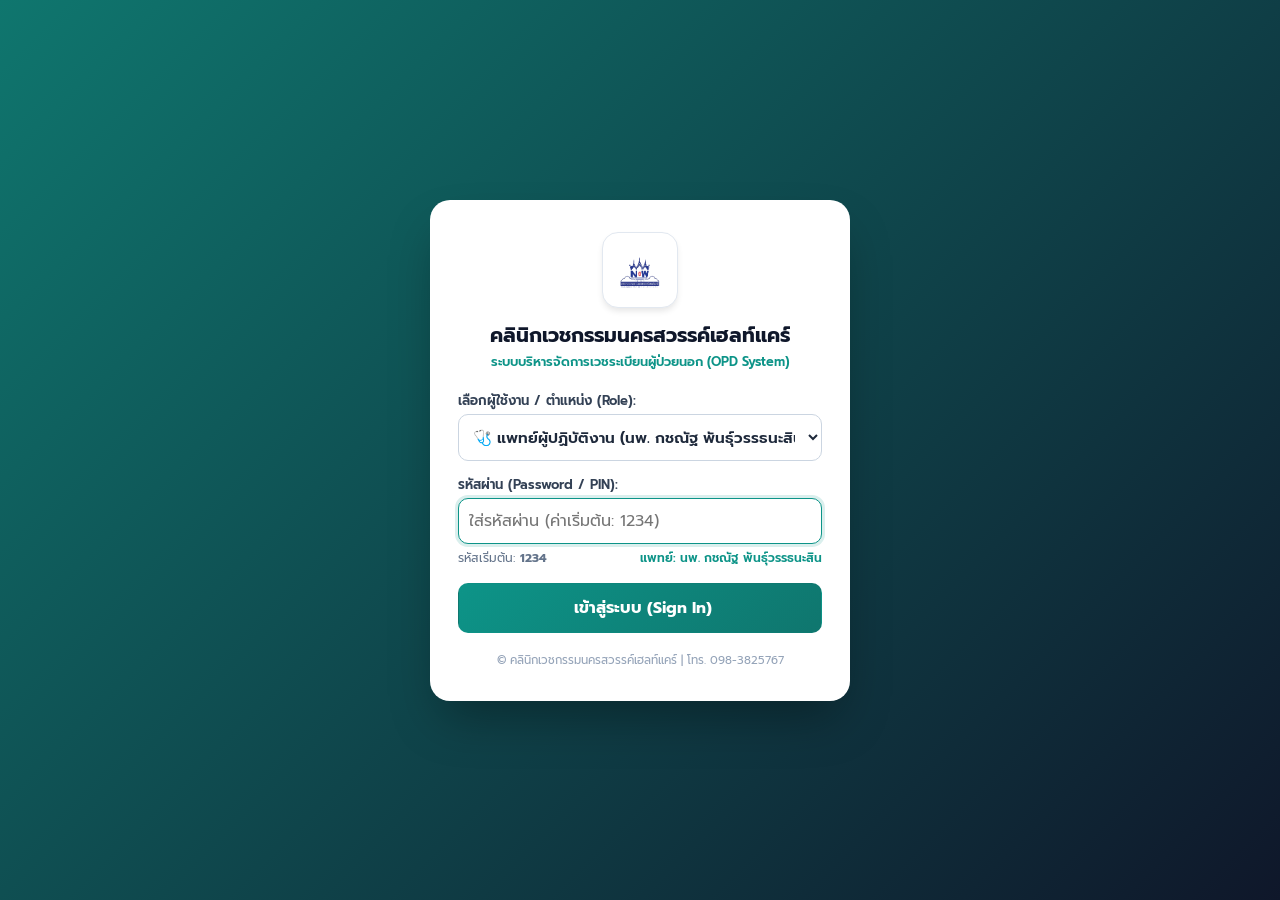
==== index.html @ ca8eaf03 "fix(drugs): update drug master to 196 items from Excel, bump storage key to v6, enhance Supabase clo" ====
<!DOCTYPE html>
<html lang="th">
<head>
  <meta charset="UTF-8">
  <meta name="viewport" content="width=device-width, initial-scale=1.0">
  <title>ระบบเวชระเบียน OPD | คลินิกเวชกรรมนครสวรรค์เฮลท์แคร์</title>
  <link rel="preconnect" href="https://fonts.googleapis.com">
  <link rel="preconnect" href="https://fonts.gstatic.com" crossorigin>
  <link href="https://fonts.googleapis.com/css2?family=Inter:wght@400;500;600;700&family=Prompt:wght@300;400;500;600;700&family=Sarabun:wght@400;500;600;700&display=swap" rel="stylesheet">
  <script src="https://unpkg.com/lucide@latest"></script>
  <script src="https://cdn.jsdelivr.net/npm/@supabase/supabase-js@2"></script>
  <script src="https://cdnjs.cloudflare.com/ajax/libs/localforage/1.10.0/localforage.min.js"></script>

  <style>
    :root {
      --primary-50: #eef8f8;
      --primary-100: #d5efee;
      --primary-200: #aee0de;
      --primary-500: #0d9488;
      --primary-600: #0f766e;
      --primary-700: #115e59;
      --primary-800: #134e48;
      --secondary-500: #2563eb;
      --secondary-600: #1d4ed8;
      --slate-50: #f8fafc;
      --slate-100: #f1f5f9;
      --slate-200: #e2e8f0;
      --slate-300: #cbd5e1;
      --slate-400: #94a3b8;
      --slate-500: #64748b;
      --slate-600: #475569;
      --slate-700: #334155;
      --slate-800: #1e293b;
      --slate-900: #0f172a;
      --emerald-500: #10b981;
      --emerald-50: #ecfdf5;
      --emerald-700: #047857;
      --amber-500: #f59e0b;
      --amber-50: #fffbeb;
      --amber-700: #b45309;
      --rose-500: #f43f5e;
      --rose-50: #fff1f2;
      --rose-700: #be123c;
      --radius-sm: 6px;
      --radius-md: 10px;
      --radius-lg: 16px;
      --radius-full: 9999px;
      --shadow-sm: 0 1px 2px 0 rgb(0 0 0 / 0.05);
      --shadow-md: 0 4px 6px -1px rgb(0 0 0 / 0.1), 0 2px 4px -2px rgb(0 0 0 / 0.1);
      --shadow-lg: 0 10px 15px -3px rgb(0 0 0 / 0.1), 0 4px 6px -4px rgb(0 0 0 / 0.1);
      --transition-fast: 0.15s ease;
    }

    * { box-sizing: border-box; margin: 0; padding: 0; }
    body {
      font-family: 'Prompt', 'Inter', sans-serif;
      background-color: #f1f5f9;
      color: var(--slate-800);
      min-height: 100vh;
      display: flex;
      flex-direction: column;
      overflow-x: hidden;
    }

    ::-webkit-scrollbar { width: 6px; height: 6px; }
    ::-webkit-scrollbar-track { background: var(--slate-100); }
    ::-webkit-scrollbar-thumb { background: var(--slate-300); border-radius: var(--radius-full); }

    .topbar {
      background: linear-gradient(135deg, #0f766e 0%, #1e293b 100%);
      color: white;
      padding: 8px 18px;
      display: flex;
      align-items: center;
      justify-content: space-between;
      box-shadow: var(--shadow-md);
      position: sticky;
      top: 0;
      z-index: 50;
      flex-wrap: wrap;
      gap: 10px;
    }

    .brand-section { display: flex; align-items: center; gap: 12px; }
    .brand-logo-img {
      width: 44px; height: 44px;
      border-radius: var(--radius-md);
      object-fit: contain;
      background: white;
      padding: 2px;
      box-shadow: 0 2px 4px rgba(0,0,0,0.15);
    }
    .brand-text h1 { font-size: 1.12rem; font-weight: 600; line-height: 1.2; }
    .brand-text p { font-size: 0.76rem; color: #99f6e4; opacity: 0.9; }

    .topbar-right { display: flex; align-items: center; gap: 10px; flex-wrap: wrap; }

    .cloud-status-badge {
      background: rgba(255, 255, 255, 0.14);
      border: 1px solid rgba(255, 255, 255, 0.25);
      color: white;
      padding: 5px 12px;
      border-radius: var(--radius-full);
      font-size: 0.76rem;
      font-weight: 600;
      display: flex;
      align-items: center;
      gap: 6px;
      cursor: pointer;
      box-shadow: 0 2px 4px rgba(0,0,0,0.15);
      transition: all var(--transition-fast);
    }
    .cloud-status-badge:hover {
      background: rgba(255, 255, 255, 0.25);
      transform: translateY(-1px);
    }

    .smartcard-btn-top {
      background: linear-gradient(135deg, #3b82f6 0%, #1d4ed8 100%);
      color: white;
      border: 1px solid rgba(255, 255, 255, 0.3);
      padding: 6px 14px;
      border-radius: var(--radius-full);
      font-size: 0.82rem;
      font-weight: 600;
      display: flex; align-items: center; gap: 6px;
      cursor: pointer;
      box-shadow: 0 2px 4px rgba(0,0,0,0.2);
    }

    .clock-badge {
      background: rgba(255, 255, 255, 0.12);
      border: 1px solid rgba(255, 255, 255, 0.18);
      padding: 5px 10px;
      border-radius: var(--radius-full);
      font-size: 0.78rem;
      display: flex; align-items: center; gap: 6px;
      color: #e2e8f0;
    }

    .user-role-card {
      background: rgba(255, 255, 255, 0.15);
      border: 1px solid rgba(255, 255, 255, 0.25);
      padding: 4px 10px;
      border-radius: var(--radius-full);
      display: flex; align-items: center; gap: 6px;
      cursor: pointer;
      color: white; font-size: 0.76rem; font-weight: 600;
    }

    .app-body { display: flex; flex: 1; height: calc(100vh - 60px); overflow: hidden; }
    .sidebar {
      width: 250px;
      background: white;
      border-right: 1px solid var(--slate-200);
      display: flex; flex-direction: column; justify-content: space-between;
      padding: 12px 8px;
      user-select: none;
      flex-shrink: 0;
    }

    .nav-list { list-style: none; display: flex; flex-direction: column; gap: 3px; }
    .nav-item {
      display: flex; align-items: center; gap: 10px;
      padding: 8px 12px;
      border-radius: var(--radius-md);
      color: var(--slate-600);
      font-size: 0.88rem; font-weight: 500;
      cursor: pointer;
      transition: all var(--transition-fast);
      position: relative;
    }
    .nav-item:hover { background-color: var(--slate-100); color: var(--primary-700); }
    .nav-item.active { background-color: var(--primary-50); color: var(--primary-700); font-weight: 600; }
    .nav-item.active::before {
      content: ''; position: absolute; left: 0; top: 6px; bottom: 6px; width: 4px;
      background-color: var(--primary-600); border-radius: 0 4px 4px 0;
    }
    .nav-item .badge-count {
      margin-left: auto;
      background: var(--slate-200); color: var(--slate-700);
      font-size: 0.7rem; padding: 2px 6px; border-radius: var(--radius-full); font-weight: 600;
    }
    .nav-item.active .badge-count { background: var(--primary-200); color: var(--primary-800); }
    .nav-item .badge-count.alert { background: var(--rose-500); color: white; }

    .sidebar-footer { padding-top: 10px; border-top: 1px solid var(--slate-200); }
    .active-patient-card {
      background: linear-gradient(135deg, var(--primary-50) 0%, #f0fdf4 100%);
      border: 1px solid var(--primary-200);
      border-radius: var(--radius-md);
      padding: 8px; margin-bottom: 6px;
    }
    .active-patient-card h4 { font-size: 0.74rem; color: var(--primary-700); text-transform: uppercase; margin-bottom: 2px; }
    .active-patient-name { font-weight: 600; font-size: 0.86rem; color: var(--slate-800); white-space: nowrap; overflow: hidden; text-overflow: ellipsis; }
    .active-patient-meta { font-size: 0.72rem; color: var(--slate-500); display: flex; justify-content: space-between; margin-top: 2px; }

    .main-content { flex: 1; background-color: #f8fafc; overflow-y: auto; padding: 18px 22px; }
    .tab-pane { display: none; animation: fadeIn 0.2s ease forwards; }
    .tab-pane.active { display: block; }
    @keyframes fadeIn { from { opacity: 0; transform: translateY(4px); } to { opacity: 1; transform: translateY(0); } }

    .page-header { display: flex; justify-content: space-between; align-items: center; margin-bottom: 16px; flex-wrap: wrap; gap: 8px; }
    .page-title { font-size: 1.3rem; font-weight: 600; color: var(--slate-800); display: flex; align-items: center; gap: 8px; }
    .page-subtitle { font-size: 0.8rem; color: var(--slate-500); margin-top: 2px; }
    .header-actions { display: flex; align-items: center; gap: 8px; flex-wrap: wrap; }

    .card { background: white; border: 1px solid var(--slate-200); border-radius: var(--radius-lg); padding: 16px; box-shadow: var(--shadow-sm); margin-bottom: 16px; }
    .card-header { display: flex; align-items: center; justify-content: space-between; margin-bottom: 12px; padding-bottom: 8px; border-bottom: 1px solid var(--slate-100); flex-wrap: wrap; gap: 6px; }
    .card-title { font-size: 0.98rem; font-weight: 600; color: var(--slate-800); display: flex; align-items: center; gap: 6px; }

    .btn { display: inline-flex; align-items: center; justify-content: center; gap: 6px; padding: 6px 12px; font-family: inherit; font-size: 0.84rem; font-weight: 500; border-radius: var(--radius-md); cursor: pointer; border: 1px solid transparent; text-decoration: none; white-space: nowrap; }
    .btn-sm { padding: 4px 8px; font-size: 0.76rem; border-radius: var(--radius-sm); }
    .btn-primary { background-color: var(--primary-600); color: white; }
    .btn-primary:hover { background-color: var(--primary-700); }
    .btn-secondary { background-color: var(--slate-100); border-color: var(--slate-200); color: var(--slate-700); }
    .btn-secondary:hover { background-color: var(--slate-200); color: var(--slate-900); }
    .btn-emerald { background-color: var(--emerald-500); color: white; }
    .btn-emerald:hover { background-color: var(--emerald-700); }
    .btn-danger { background-color: var(--rose-50); border-color: #fecdd3; color: var(--rose-700); }
    .btn-danger:hover { background-color: var(--rose-500); color: white; }
    .btn-outline { background-color: transparent; border-color: var(--slate-300); color: var(--slate-600); }
    .btn-outline:hover { background-color: var(--slate-50); color: var(--slate-800); }

    .badge { display: inline-flex; align-items: center; gap: 4px; padding: 2px 7px; border-radius: var(--radius-full); font-size: 0.72rem; font-weight: 500; }
    .badge-primary { background: var(--primary-100); color: var(--primary-800); }
    .badge-success { background: var(--emerald-50); color: var(--emerald-700); border: 1px solid #a7f3d0; }
    .badge-warning { background: var(--amber-50); color: var(--amber-700); border: 1px solid #fde68a; }
    .badge-danger { background: var(--rose-50); color: var(--rose-700); border: 1px solid #fecdd3; font-weight: 600; }
    .badge-gray { background: var(--slate-100); color: var(--slate-600); }
    .badge-blue { background: #dbeafe; color: #1e40af; border: 1px solid #bfdbfe; }

    .stat-grid { display: grid; grid-template-columns: repeat(auto-fit, minmax(190px, 1fr)); gap: 12px; margin-bottom: 16px; }
    .stat-card { background: white; border: 1px solid var(--slate-200); border-radius: var(--radius-lg); padding: 14px 16px; display: flex; align-items: center; justify-content: space-between; }
    .stat-info h3 { font-size: 0.78rem; color: var(--slate-500); font-weight: 500; margin-bottom: 2px; }
    .stat-info .stat-value { font-size: 1.4rem; font-weight: 700; color: var(--slate-900); }
    .stat-icon { width: 40px; height: 40px; border-radius: var(--radius-md); display: flex; align-items: center; justify-content: center; }
    .stat-icon.teal { background: var(--primary-50); color: var(--primary-600); }
    .stat-icon.blue { background: #eff6ff; color: var(--secondary-600); }
    .stat-icon.emerald { background: var(--emerald-50); color: var(--emerald-600); }
    .stat-icon.rose { background: var(--rose-50); color: var(--rose-600); }

    .form-group { margin-bottom: 10px; position: relative; }
    .form-label { display: block; font-size: 0.82rem; font-weight: 500; color: var(--slate-700); margin-bottom: 3px; }
    .form-label .required { color: var(--rose-500); }
    .form-input, .form-select, .form-textarea {
      width: 100%; padding: 7px 10px; font-family: inherit; font-size: 0.86rem;
      color: var(--slate-800); background-color: white; border: 1px solid var(--slate-300);
      border-radius: var(--radius-md); outline: none;
    }
    .form-input:focus, .form-select:focus, .form-textarea:focus { border-color: var(--primary-500); box-shadow: 0 0 0 3px rgba(13, 148, 136, 0.15); }
    .form-row { display: grid; grid-template-columns: repeat(auto-fit, minmax(160px, 1fr)); gap: 10px; }
    .form-row-2 { grid-template-columns: 1fr 1fr; }
    .form-row-3 { grid-template-columns: 1fr 1fr 1fr; }
    .form-row-4 { grid-template-columns: 1fr 1fr 1fr 1fr; }

    .table-container { width: 100%; overflow-x: auto; border: 1px solid var(--slate-200); border-radius: var(--radius-md); background: white; }
    .table { width: 100%; border-collapse: collapse; font-size: 0.84rem; text-align: left; }
    .table th { background-color: var(--slate-50); color: var(--slate-600); font-weight: 600; padding: 8px 12px; border-bottom: 1px solid var(--slate-200); white-space: nowrap; }
    .table td { padding: 8px 12px; border-bottom: 1px solid var(--slate-100); color: var(--slate-700); vertical-align: middle; }
    .table tbody tr:hover { background-color: #f8fafc; }

    .filter-bar { display: flex; gap: 8px; align-items: center; margin-bottom: 12px; flex-wrap: wrap; }
    .search-input-wrap { position: relative; flex: 1; min-width: 200px; }
    .search-input-wrap i { position: absolute; left: 10px; top: 50%; transform: translateY(-50%); color: var(--slate-400); pointer-events: none; }
    .search-input-wrap input { padding-left: 32px; }

    .vitals-grid { display: grid; grid-template-columns: repeat(auto-fit, minmax(120px, 1fr)); gap: 8px; background: var(--slate-50); padding: 10px; border-radius: var(--radius-md); border: 1px solid var(--slate-200); }
    .vital-box { background: white; padding: 6px 8px; border-radius: var(--radius-sm); border: 1px solid var(--slate-200); }
    .vital-box label { font-size: 0.7rem; color: var(--slate-500); display: block; font-weight: 500; }
    .vital-box input { width: 100%; border: none; font-size: 0.9rem; font-weight: 600; color: var(--slate-800); outline: none; padding: 2px 0; }

    .allergy-banner { background-color: var(--rose-50); border: 1px solid #fecdd3; border-radius: var(--radius-md); padding: 8px 12px; display: flex; align-items: center; gap: 8px; color: var(--rose-700); font-size: 0.84rem; margin-bottom: 10px; }
    
    /* ICD-10 Dropdown Autocomplete */
    .autocomplete-list {
      position: absolute; top: 100%; left: 0; right: 0; background: white;
      border: 1px solid var(--primary-500); border-radius: var(--radius-md);
      box-shadow: var(--shadow-lg); z-index: 100; max-height: 220px; overflow-y: auto;
      display: none;
    }
    .autocomplete-item {
      padding: 8px 12px; cursor: pointer; font-size: 0.82rem; border-bottom: 1px solid var(--slate-100);
    }
    .autocomplete-item:hover { background: var(--primary-50); color: var(--primary-800); }

    .label-sticker-grid { display: grid; grid-template-columns: repeat(auto-fill, minmax(260px, 1fr)); gap: 14px; }
    .label-sticker { background: white; border: 2px dashed #0f766e; border-radius: 8px; padding: 12px; font-family: 'Sarabun', 'Prompt', sans-serif; display: flex; flex-direction: column; justify-content: space-between; min-height: 170px; }
    .label-sticker .lbl-header { font-size: 0.82rem; font-weight: 700; color: #0f766e; border-bottom: 1px solid #cbd5e1; padding-bottom: 4px; margin-bottom: 4px; display: flex; justify-content: space-between; }
    .label-sticker .lbl-patient { font-size: 0.78rem; margin-bottom: 4px; color: #334155; }
    .label-sticker .lbl-drug { font-size: 0.95rem; font-weight: 700; color: #0f172a; margin-bottom: 3px; }
    .label-sticker .lbl-sig { font-size: 0.84rem; font-weight: 600; color: #1e40af; background: #eff6ff; padding: 4px 6px; border-radius: 4px; margin-bottom: 4px; line-height: 1.3; }
    .label-sticker .lbl-footer { font-size: 0.7rem; color: #64748b; display: flex; justify-content: space-between; border-top: 1px dotted #cbd5e1; padding-top: 3px; }

    .paper-a4 { background: white; width: 100%; max-width: 800px; margin: 0 auto; padding: 24px 32px; border: 1px solid var(--slate-300); box-shadow: var(--shadow-md); font-family: 'Sarabun', 'Prompt', sans-serif; color: #111; line-height: 1.45; }
    .paper-header { text-align: center; border-bottom: 2px solid #000; padding-bottom: 8px; margin-bottom: 12px; position: relative; }
    .paper-logo { position: absolute; left: 0; top: 0; width: 60px; height: 60px; object-fit: contain; }
    .paper-header h2 { font-size: 1.3rem; font-weight: 700; margin-bottom: 2px; }
    .paper-header p { font-size: 0.82rem; color: #333; }
    .doc-title { text-align: center; font-size: 1.15rem; font-weight: 700; margin: 10px 0; text-decoration: underline; }
    .doc-meta { display: flex; justify-content: space-between; font-size: 0.85rem; margin-bottom: 12px; }
    .doc-content { font-size: 0.88rem; line-height: 1.6; margin-bottom: 20px; }
    .doc-signature { display: flex; justify-content: flex-end; margin-top: 24px; text-align: center; }
    .signature-box { width: 240px; }

    .modal-backdrop { display: none; position: fixed; inset: 0; background: rgba(15, 23, 42, 0.65); backdrop-filter: blur(4px); z-index: 100; align-items: center; justify-content: center; padding: 20px; }
    .modal-backdrop.active { display: flex; animation: fadeIn 0.2s ease; }
    .modal { background: white; border-radius: var(--radius-lg); width: 100%; max-width: 700px; max-height: 90vh; display: flex; flex-direction: column; box-shadow: var(--shadow-xl); overflow: hidden; }
    .modal-lg { max-width: 900px; }
    .modal-sm { max-width: 440px; }
    .modal-header { padding: 12px 16px; border-bottom: 1px solid var(--slate-200); display: flex; align-items: center; justify-content: space-between; background: var(--slate-50); }
    .modal-title { font-size: 1rem; font-weight: 600; color: var(--slate-800); display: flex; align-items: center; gap: 6px; }
    .modal-close { background: transparent; border: none; font-size: 1.2rem; color: var(--slate-400); cursor: pointer; padding: 4px; border-radius: var(--radius-sm); }
    .modal-close:hover { color: var(--rose-500); }
    .modal-body { padding: 16px; overflow-y: auto; flex: 1; }
    .modal-footer { padding: 10px 16px; border-top: 1px solid var(--slate-200); background: var(--slate-50); display: flex; justify-content: flex-end; gap: 8px; }

    /* Lab Drag & Drop Area */
    .dropzone-area {
      border: 2px dashed #0d9488;
      border-radius: var(--radius-md);
      background: #f0fdfa;
      padding: 16px 12px;
      text-align: center;
      cursor: pointer;
      transition: all 0.2s ease;
      color: #0f766e;
      margin-top: 8px;
    }
    .dropzone-area:hover, .dropzone-area.dragover {
      background: #ccfbf1;
      border-color: #0f766e;
      transform: scale(1.005);
    }
    .lab-attachment-grid {
      display: grid;
      grid-template-columns: repeat(auto-fill, minmax(200px, 1fr));
      gap: 10px;
      margin-top: 10px;
    }
    .lab-attachment-card {
      background: white;
      border: 1px solid #cbd5e1;
      border-radius: 8px;
      padding: 8px;
      display: flex;
      flex-direction: column;
      justify-content: space-between;
      box-shadow: var(--shadow-sm);
    }
    .lab-thumb-wrap {
      width: 100%;
      height: 85px;
      background: #f1f5f9;
      border-radius: 4px;
      overflow: hidden;
      display: flex;
      align-items: center;
      justify-content: center;
      cursor: pointer;
      margin-bottom: 6px;
    }
    .lab-thumb-wrap img {
      width: 100%;
      height: 100%;
      object-fit: cover;
    }
    .dx-chip-list {
      display: flex;
      flex-wrap: wrap;
      gap: 6px;
      margin-top: 6px;
      min-height: 32px;
    }
    .dx-chip {
      display: inline-flex;
      align-items: center;
      gap: 6px;
      padding: 4px 10px;
      border-radius: 20px;
      font-size: 0.82rem;
      font-weight: 500;
      box-shadow: 0 1px 2px rgba(0,0,0,0.05);
    }
    .dx-chip.primary {
      background: #ecfdf5;
      color: #065f46;
      border: 1.5px solid #10b981;
    }
    .dx-chip.secondary {
      background: #eff6ff;
      color: #1e40af;
      border: 1.5px solid #60a5fa;
    }
    .dose-unit-btn {
      padding: 4px 8px;
      font-size: 0.76rem;
      border: 1px solid #cbd5e1;
      border-radius: 6px;
      background: white;
      cursor: pointer;
      transition: all 0.15s;
    }
    .dose-unit-btn:hover, .dose-unit-btn.active {
      background: #0d9488;
      color: white;
      border-color: #0d9488;
    }
    /* Sidebar Toggle & Mobile Responsive Controls */
    .sidebar-toggle-btn {
      background: rgba(255, 255, 255, 0.15);
      border: 1px solid rgba(255, 255, 255, 0.25);
      color: white;
      width: 38px;
      height: 38px;
      border-radius: var(--radius-md);
      display: inline-flex;
      align-items: center;
      justify-content: center;
      cursor: pointer;
      transition: all var(--transition-fast);
      flex-shrink: 0;
    }
    .sidebar-toggle-btn:hover {
      background: rgba(255, 255, 255, 0.28);
      transform: scale(1.04);
    }
    .sidebar-toggle-btn:active {
      transform: scale(0.96);
    }
    .sidebar-close-btn {
      display: none;
      background: transparent;
      border: none;
      color: var(--slate-400);
      cursor: pointer;
      padding: 6px;
      border-radius: var(--radius-sm);
      transition: all 0.15s;
    }
    .sidebar-close-btn:hover {
      color: var(--rose-600);
      background: var(--rose-50);
    }
    .sidebar-backdrop {
      display: none;
      position: fixed;
      inset: 0;
      background: rgba(15, 23, 42, 0.6);
      backdrop-filter: blur(4px);
      z-index: 998;
      opacity: 0;
      visibility: hidden;
      transition: opacity 0.25s ease, visibility 0.25s ease;
    }

    /* Desktop Sidebar Collapsing */
    @media (min-width: 769px) {
      .sidebar {
        transition: width 0.25s cubic-bezier(0.4, 0, 0.2, 1), padding 0.25s ease, opacity 0.2s ease;
      }
      body.sidebar-collapsed .sidebar {
        width: 0 !important;
        padding: 0 !important;
        border-right: none !important;
        overflow: hidden !important;
        opacity: 0;
        pointer-events: none;
      }
    }

    /* Tablet & Responsive Stacking */
    @media (max-width: 900px) {
      .form-row[style*="grid-template-columns"] {
        grid-template-columns: 1fr !important;
        gap: 12px !important;
      }
    }

    /* Mobile Portrait Responsiveness (<= 768px) */
    @media (max-width: 768px) {
      .topbar {
        padding: 8px 10px;
        gap: 6px;
      }
      .brand-section {
        gap: 8px;
        flex: 1;
        min-width: 0;
      }
      .brand-logo-img {
        width: 34px;
        height: 34px;
      }
      .brand-text h1 {
        font-size: 0.88rem;
        line-height: 1.2;
        white-space: nowrap;
        overflow: hidden;
        text-overflow: ellipsis;
      }
      .brand-text p {
        display: none; /* Hide address subtitle on vertical mobile to keep topbar clean */
      }
      .topbar-right {
        gap: 6px;
      }
      .clock-badge {
        display: none; /* Hide live clock on mobile to prioritize action buttons */
      }
      .smartcard-btn-top {
        padding: 4px 8px;
        font-size: 0.72rem;
      }
      .user-role-card {
        padding: 4px 7px;
        font-size: 0.7rem;
      }

      .app-body {
        height: calc(100vh - 52px);
        height: calc(100dvh - 52px);
        position: relative;
      }

      .sidebar {
        position: fixed;
        top: 0;
        left: 0;
        bottom: 0;
        width: min(290px, 86vw);
        height: 100%;
        height: 100dvh;
        z-index: 999;
        box-shadow: 0 20px 25px -5px rgba(0, 0, 0, 0.4);
        transform: translateX(-100%);
        transition: transform 0.3s cubic-bezier(0.4, 0, 0.2, 1);
        overflow-y: auto;
        border-right: none;
      }

      body.sidebar-open .sidebar {
        transform: translateX(0);
      }

      .sidebar-close-btn {
        display: inline-flex;
        align-items: center;
        justify-content: center;
      }

      .sidebar-backdrop {
        display: block;
      }
      body.sidebar-open .sidebar-backdrop {
        opacity: 1;
        visibility: visible;
        pointer-events: auto;
      }

      .main-content {
        padding: 10px 8px;
        width: 100%;
      }

      .page-header {
        flex-direction: column;
        align-items: flex-start;
        gap: 6px;
        margin-bottom: 10px;
      }
      .page-title {
        font-size: 1.1rem;
      }
      .header-actions {
        width: 100%;
        display: flex;
        gap: 6px;
        overflow-x: auto;
        padding-bottom: 2px;
      }
      .header-actions .btn {
        font-size: 0.76rem;
        padding: 5px 9px;
        white-space: nowrap;
      }

      /* Grids & Cards */
      .stat-grid {
        grid-template-columns: repeat(2, 1fr) !important;
        gap: 8px !important;
        margin-bottom: 12px;
      }
      .stat-card {
        padding: 10px;
      }
      .stat-info h3 {
        font-size: 0.7rem;
      }
      .stat-info .stat-value {
        font-size: 1.15rem;
      }
      .stat-icon {
        width: 32px;
        height: 32px;
      }

      /* Responsive Form Rows */
      .form-row, .form-row-2, .form-row-3, .form-row-4 {
        grid-template-columns: 1fr !important;
        gap: 8px !important;
      }

      /* Vitals grid on mobile vertical */
      .vitals-grid {
        grid-template-columns: repeat(3, 1fr) !important;
        gap: 6px !important;
        padding: 6px;
      }
      .vital-box {
        padding: 4px 6px;
      }
      .vital-box label {
        font-size: 0.65rem;
      }
      .vital-box input {
        font-size: 0.84rem;
      }

      /* Filter and search bars */
      .filter-bar {
        flex-direction: column;
        align-items: stretch;
        gap: 6px;
      }
      .search-input-wrap {
        min-width: 100% !important;
      }
      .filter-bar .form-select {
        width: 100% !important;
      }

      /* Modals on mobile */
      .modal-backdrop {
        padding: 6px;
      }
      .modal {
        max-width: 100% !important;
        max-height: 94vh !important;
        width: 100% !important;
        border-radius: var(--radius-md);
      }
      .modal-header {
        padding: 10px 12px;
      }
      .modal-title {
        font-size: 0.92rem;
      }
      .modal-body {
        padding: 10px;
      }
      .modal-footer {
        padding: 8px 10px;
        flex-wrap: wrap;
      }

      /* Smart card checkin banner */
      .card[style*="linear-gradient(135deg, #0d9488"] div[style*="justify-content: space-between"] {
        flex-direction: column;
        align-items: stretch;
        gap: 10px;
      }
      .card[style*="linear-gradient(135deg, #0d9488"] div[style*="position: relative; width: 250px;"] {
        width: 100% !important;
      }
    }

    @media (max-width: 480px) {
      .vitals-grid {
        grid-template-columns: repeat(2, 1fr) !important;
      }
      .stat-grid {
        grid-template-columns: 1fr !important;
      }
    }

    /* CERTIFICATE A4 PRINT & PREVIEW STYLES */
    .cert-a4-page {
      width: 210mm;
      min-height: 297mm;
      max-height: 297mm;
      padding: 14mm 18mm 12mm 18mm;
      margin: 0 auto;
      background: #ffffff;
      box-sizing: border-box;
      box-shadow: 0 8px 30px rgba(0,0,0,0.25);
      font-family: 'AngsanaUPC', 'Angsana New', 'Sarabun', sans-serif;
      color: #000000;
      line-height: 1.32;
      position: relative;
      overflow: hidden;
      text-align: left;
    }
    .cert-a4-page * { box-sizing: border-box; }
    .cert-header-title { text-align: center; font-size: 20pt; font-weight: bold; color: #000; margin-bottom: 2px; }
    .cert-badge { background: #000; color: #fff !important; font-weight: bold; padding: 1px 7px; font-size: 13pt; border-radius: 2px; display: inline-block; }
    .cert-section-title { font-size: 14pt; font-weight: bold; display: inline-block; vertical-align: middle; }
    .cert-row { display: flex; align-items: baseline; font-size: 14pt; margin-top: 5px; margin-bottom: 5px; width: 100%; }
    .cert-label { white-space: nowrap; flex-shrink: 0; }
    .cert-fill { border-bottom: 1px dotted #000; flex: 1; padding: 0 6px; min-height: 20px; color: #000; }
    .cert-fill-fixed { border-bottom: 1px dotted #000; padding: 0 4px; display: inline-block; text-align: center; }
    .cert-checkbox-box { display: inline-flex; align-items: center; justify-content: center; width: 14px; height: 14px; border: 1.2px solid #000; margin-right: 5px; vertical-align: middle; font-size: 11pt; line-height: 1; font-weight: bold; }
    .cert-divider { border-top: 1px dashed #999; margin: 8px 0; }
    .cert-footer-notes { font-size: 10pt; color: #333; border-top: 1px solid #aaa; padding-top: 4px; margin-top: 8px; line-height: 1.25; }

    /* AI OCR & DRUG HISTORY ENHANCED STYLES */
    .ocr-dropzone {
      border: 2px dashed #a855f7;
      background: #faf5ff;
      border-radius: var(--radius-md);
      padding: 20px;
      text-align: center;
      cursor: pointer;
      transition: all 0.2s ease;
    }
    .ocr-dropzone:hover, .ocr-dropzone.dragover {
      border-color: #7c3aed;
      background: #f3e8ff;
      transform: scale(1.005);
    }
    .ocr-badge-match {
      background: #ecfdf5;
      color: #047857;
      border: 1px solid #a7f3d0;
      padding: 3px 8px;
      border-radius: 6px;
      font-size: 0.75rem;
      font-weight: 700;
      display: inline-flex;
      align-items: center;
      gap: 4px;
    }
    .ocr-badge-new {
      background: #eff6ff;
      color: #1d4ed8;
      border: 1px solid #bfdbfe;
      padding: 3px 8px;
      border-radius: 6px;
      font-size: 0.75rem;
      font-weight: 700;
      display: inline-flex;
      align-items: center;
      gap: 4px;
    }
    .ocr-table th, .ocr-table td {
      padding: 6px 8px;
      vertical-align: middle;
      font-size: 0.82rem;
    }
    .ocr-table input.form-input, .ocr-table select.form-select {
      padding: 3px 6px;
      font-size: 0.82rem;
      height: 28px;
    }
    .ocr-diff-up {
      color: #dc2626;
      font-size: 0.73rem;
      font-weight: 700;
    }
    .ocr-diff-down {
      color: #16a34a;
      font-size: 0.73rem;
      font-weight: 700;
    }
    .kpi-stat-card {
      background: white;
      border: 1px solid #e2e8f0;
      border-radius: 10px;
      padding: 12px 14px;
      display: flex;
      align-items: center;
      gap: 12px;
      box-shadow: 0 1px 3px rgba(0,0,0,0.05);
    }
    .kpi-stat-icon {
      width: 40px;
      height: 40px;
      border-radius: 8px;
      display: flex;
      align-items: center;
      justify-content: center;
      flex-shrink: 0;
    }

  
    /* ==========================================================================
       AI OCR & Drug Inbound Super-Wide Modern Layout
       ========================================================================== */
    .modal-ocr-wide {
      width: 96vw !important;
      max-width: 1580px !important;
      height: 94vh !important;
      max-height: 96vh !important;
      display: flex !important;
      flex-direction: column !important;
      border-radius: 12px !important;
      transition: all 0.25s cubic-bezier(0.4, 0, 0.2, 1);
    }
    .modal-ocr-fullscreen {
      width: 100vw !important;
      max-width: 100vw !important;
      height: 100vh !important;
      max-height: 100vh !important;
      border-radius: 0 !important;
    }
    .ocr-dropzone {
      border: 2px dashed #c084fc;
      background: #faf5ff;
      border-radius: 8px;
      padding: 10px 14px;
      text-align: center;
      cursor: pointer;
      transition: all 0.2s ease;
    }
    .ocr-dropzone:hover, .ocr-dropzone.dragover {
      border-color: #7c3aed;
      background: #f3e8ff;
    }
    .ocr-table {
      border-collapse: separate;
      border-spacing: 0;
      width: 100%;
    }
    .ocr-table th {
      background: #f1f5f9;
      color: #334155;
      font-weight: 700;
      font-size: 0.82rem;
      padding: 8px 10px;
      border-bottom: 2px solid #cbd5e1;
      white-space: nowrap;
      position: sticky;
      top: 0;
      z-index: 3;
    }
    .ocr-table td {
      padding: 5px 6px;
      vertical-align: middle;
      border-bottom: 1px solid #e2e8f0;
      background: #ffffff;
    }
    .ocr-table tr:hover td {
      background: #f8fafc;
    }
    .ocr-table tr.row-selected td {
      background: #f5f3ff !important;
    }
    .ocr-table input.form-input, .ocr-table select.form-select {
      padding: 5px 8px;
      font-size: 0.84rem;
      height: 34px;
      border: 1px solid #cbd5e1;
      border-radius: 6px;
      width: 100%;
      background: #ffffff;
    }
    .ocr-table input.form-input:focus, .ocr-table select.form-select:focus {
      border-color: #7c3aed;
      box-shadow: 0 0 0 2px rgba(124, 58, 237, 0.15);
      background: #ffffff;
    }
    .ocr-badge-match {
      display: inline-flex;
      align-items: center;
      gap: 4px;
      padding: 4px 8px;
      background: #ecfdf5;
      color: #047857;
      border: 1px solid #a7f3d0;
      border-radius: 6px;
      font-size: 0.74rem;
      font-weight: 600;
      white-space: nowrap;
    }
    .ocr-badge-new {
      display: inline-flex;
      align-items: center;
      gap: 4px;
      padding: 4px 8px;
      background: #eff6ff;
      color: #1d4ed8;
      border: 1px solid #bfdbfe;
      border-radius: 6px;
      font-size: 0.74rem;
      font-weight: 600;
      white-space: nowrap;
    }

  </style>
  <script src="https://cdnjs.cloudflare.com/ajax/libs/pdf.js/3.11.174/pdf.min.js"></script>
</head>
<body>

  <!-- LOGIN OVERLAY -->
  <div id="app-login-screen" style="position: fixed; inset: 0; background: linear-gradient(135deg, #0f766e 0%, #0f172a 100%); z-index: 9999; display: flex; align-items: center; justify-content: center; padding: 20px; font-family: 'Prompt', 'Inter', sans-serif;">
    <div style="background: white; border-radius: 20px; width: 100%; max-width: 420px; padding: 32px 28px; box-shadow: 0 25px 50px -12px rgba(0, 0, 0, 0.35); text-align: center;">
      <div style="display: flex; justify-content: center; margin-bottom: 12px;">
        <img id="login-logo-img" src="" alt="Clinic Logo" style="width: 76px; height: 76px; object-fit: contain; background: white; padding: 4px; border-radius: 16px; box-shadow: 0 4px 6px -1px rgba(0,0,0,0.1); border: 1px solid #e2e8f0;">
      </div>
      <h2 style="font-size: 1.25rem; font-weight: 700; color: #0f172a; margin-bottom: 2px;">คลินิกเวชกรรมนครสวรรค์เฮลท์แคร์</h2>
      <p style="font-size: 0.8rem; color: #0d9488; font-weight: 600; margin-bottom: 20px;">ระบบบริหารจัดการเวชระเบียนผู้ป่วยนอก (OPD System)</p>

      <form id="login-form" onsubmit="event.preventDefault(); LoginModule.handleLogin();" style="text-align: left;">
        <div class="form-group" style="margin-bottom: 14px;">
          <label class="form-label" style="font-weight: 600; color: #334155;">เลือกผู้ใช้งาน / ตำแหน่ง (Role):</label>
          <select id="login-role" class="form-select" style="padding: 10px; font-size: 0.95rem; font-weight: 600;" onchange="LoginModule.onRoleChange()">
            <option value="DOCTOR">🩺 แพทย์ผู้ปฏิบัติงาน (นพ. กชณัฐ พันธุ์วรรธนะสิน)</option>
            <option value="STAFF">👩‍⚕️ ผู้ช่วยแพทย์ / เจ้าหน้าที่คลินิก (Staff)</option>
            <option value="ADMIN">🛡️ ผู้ดูแลระบบ (Admin)</option>
          </select>
        </div>

        <div class="form-group" style="margin-bottom: 16px;">
          <label class="form-label" style="font-weight: 600; color: #334155;">รหัสผ่าน (Password / PIN):</label>
          <input type="password" id="login-password" class="form-input" placeholder="ใส่รหัสผ่าน (ค่าเริ่มต้น: 1234)" style="padding: 10px; font-size: 1rem;" required autofocus>
          <div style="font-size: 0.76rem; color: #64748b; margin-top: 5px; display: flex; justify-content: space-between;">
            <span>รหัสเริ่มต้น: <strong>1234</strong></span>
            <span id="role-hint-text" style="color: #0d9488; font-weight: 600;">แพทย์: นพ. กชณัฐ พันธุ์วรรธนะสิน</span>
          </div>
        </div>

        <button type="submit" class="btn btn-primary" style="width: 100%; padding: 12px; font-size: 1rem; font-weight: 700; border-radius: 10px; background: linear-gradient(135deg, #0d9488 0%, #0f766e 100%);">
          <i data-lucide="log-in"></i> เข้าสู่ระบบ (Sign In)
        </button>
      </form>
      <div style="font-size: 0.72rem; color: #94a3b8; margin-top: 18px;">
        © คลินิกเวชกรรมนครสวรรค์เฮลท์แคร์ | โทร. 098-3825767
      </div>
    </div>
  </div>


  <!-- TOPBAR -->
  <header class="topbar">
    <div class="brand-section">
      <button id="btn-toggle-sidebar" class="sidebar-toggle-btn" onclick="App.toggleSidebar()" title="ซ่อน/แสดงแถบเมนู (Toggle Sidebar)" aria-label="Toggle Sidebar Menu">
        <i data-lucide="menu" id="sidebar-toggle-icon"></i>
      </button>
      <img src="[data-uri]" alt="Logo" class="brand-logo-img">
      <div class="brand-text">
        <h1>คลินิกเวชกรรมนครสวรรค์เฮลท์แคร์</h1>
        <p>ง.69/151 ถ.ดาวดึงส์ ต.ปากน้ำโพ อ.เมือง จ.นครสวรรค์ | โทร. 098-3825767</p>
      </div>
    </div>

    <div class="topbar-right">
      <div class="cloud-status-badge" id="topbar-cloud-status" onclick="App.switchTab('tab-data')" title="สถานะ Cloud Database & Realtime Sync (คลิกเพื่อตั้งค่า)">
        <span class="status-dot" id="cloud-status-dot" style="width: 8px; height: 8px; border-radius: 50%; background: #94a3b8; display: inline-block;"></span>
        <span id="cloud-status-text">Cloud Sync</span>
      </div>
      <button class="smartcard-btn-top" style="background: linear-gradient(135deg, #059669 0%, #0d9488 100%);" onclick="SmartCardModule.readRealCardAndOpenVisit()">
        <i data-lucide="scan"></i> ⚡ เปิด Visit จากการเสียบบัตร
      </button>

      <div class="clock-badge" id="live-clock">
        <i data-lucide="calendar"></i> <span>กำลังโหลดเวลา...</span>
      </div>

      <div class="user-role-card" onclick="AuthModule.openRoleModal()" title="คลิกเพื่อสลับสิทธิ์ผู้ใช้งาน / เปลี่ยนรหัส Admin">
        <i data-lucide="shield-check" id="role-icon"></i>
        <span id="current-role-label">แพทย์ (Doctor)</span>
        <i data-lucide="chevron-down" style="width: 12px; height: 12px; opacity: 0.8;"></i>
      </div>
    </div>
  </header>

  <!-- MAIN APP CONTAINER -->
  <div class="app-body">
    <!-- SIDEBAR BACKDROP (MOBILE) -->
    <div class="sidebar-backdrop" id="sidebar-backdrop" onclick="App.closeSidebar()"></div>

    <!-- SIDEBAR -->
    <aside class="sidebar" id="app-sidebar">
      <div>
        <div class="sidebar-header" style="display: flex; align-items: center; justify-content: space-between; padding: 4px 8px 10px; border-bottom: 1px solid var(--slate-100); margin-bottom: 8px;">
          <span style="font-size: 0.82rem; font-weight: 700; color: var(--primary-700); text-transform: uppercase; letter-spacing: 0.5px; display: flex; align-items: center; gap: 6px;">
            <i data-lucide="layout-grid" style="width: 16px; height: 16px;"></i> เมนูหลัก
          </span>
          <button class="sidebar-close-btn" onclick="App.closeSidebar()" title="ปิดแถบเมนู (Close Sidebar)" aria-label="Close Sidebar">
            <i data-lucide="x" style="width: 18px; height: 18px;"></i>
          </button>
        </div>
        <ul class="nav-list">
          <li class="nav-item active" data-tab="tab-dashboard"><i data-lucide="layout-dashboard"></i><span>Dashboard ภาพรวม</span></li>
          <li class="nav-item" data-tab="tab-patients"><i data-lucide="users"></i><span>ทะเบียนผู้ป่วย (HN)</span></li>
          <li class="nav-item" data-tab="tab-opd"><i data-lucide="stethoscope"></i><span>ตรวจรักษา OPD (AN)</span><span class="badge-count" id="badge-queue-count">0</span></li>
          <li class="nav-item" data-tab="tab-an-master"><i data-lucide="book-marked"></i><span>สมุดทะเบียน AN (Master)</span></li>
          <li class="nav-item" data-tab="tab-appointments"><i data-lucide="calendar-clock"></i><span>ตารางนัดผู้ป่วย</span><span class="badge-count" id="badge-appoint-count">0</span></li>
          <li class="nav-item" data-tab="tab-drugs"><i data-lucide="pill"></i><span>คลังยา & กลุ่มยา</span><span class="badge-count alert" id="badge-lowstock-count">0</span></li>
          <li class="nav-item" data-tab="tab-labs"><i data-lucide="flask-conical"></i><span>รายการแลป (Lab Master)</span></li>
          <li class="nav-item" data-tab="tab-procedures"><i data-lucide="activity"></i><span>รายการหัตถการ (Master)</span></li>
          <li class="nav-item" data-tab="tab-doctors"><i data-lucide="user-cog"></i><span>แพทย์ & ผู้ปฏิบัติงาน</span></li>
          <li class="nav-item" data-tab="tab-billing"><i data-lucide="receipt"></i><span>การเงิน & ใบเสร็จ</span></li>
          <li class="nav-item" data-tab="tab-labels"><i data-lucide="tag"></i><span>พิมพ์ฉลากยา (Labels)</span></li>
          <li class="nav-item" data-tab="tab-reports"><i data-lucide="bar-chart-3"></i><span>รายงาน & เคลม A-Med</span></li>
          <li class="nav-item" data-tab="tab-df-reports"><i data-lucide="coins"></i><span>สรุปค่าตอบแทน DF</span></li>
          <li class="nav-item" data-tab="tab-certificates"><i data-lucide="file-text"></i><span>ใบรับรองแพทย์ 3 แบบ</span></li>
          <li class="nav-item" data-tab="tab-data"><i data-lucide="database"></i><span>สำรอง / Cloud Sync</span></li>
        </ul>
      </div>

      <div class="sidebar-footer">
        <div class="active-patient-card" id="sidebar-patient-box">
          <h4><i data-lucide="user"></i> ผู้ป่วยปัจจุบัน</h4>
          <div class="active-patient-name" id="sp-name">ยังไม่ได้เลือกผู้ป่วย</div>
          <div class="active-patient-meta">
            <span id="sp-hn">HN: -</span>
            <span id="sp-rights">สิทธิ: -</span>
          </div>
        </div>
        <div style="display: flex; gap: 4px;">
          <button class="btn btn-secondary btn-sm" style="flex: 1;" onclick="QuickSearchModal.open()"><i data-lucide="search"></i> ค้นหา (Ctrl+K)</button>
          <button class="btn btn-outline btn-sm" title="เปิด Visit จากการเสียบบัตร" onclick="SmartCardModule.readRealCardAndOpenVisit()"><i data-lucide="scan"></i></button>
        </div>
      </div>
    </aside>

    <!-- MAIN CONTENT -->
    <main class="main-content">
      <!-- TAB 1: DASHBOARD -->
      <section class="tab-pane active" id="tab-dashboard">
        <div class="page-header">
          <div>
            <h2 class="page-title"><i data-lucide="activity"></i> OPD Dashboard ภาพรวมคลินิก</h2>
            <p class="page-subtitle">คลินิกเวชกรรมนครสวรรค์เฮลท์แคร์ | ผู้ป่วย คิวตรวจ นัดหมาย และยาใกล้หมด</p>
          </div>
          <div class="header-actions">
            <button class="btn btn-primary" onclick="SmartCardModule.readRealCardAndOpenVisit()"><i data-lucide="scan"></i> ⚡ เปิด Visit จากการเสียบบัตร</button>
            <button class="btn btn-secondary" onclick="PatientModule.openNewPatientModal()"><i data-lucide="user-plus"></i> ลงทะเบียนทั่วไป</button>
          </div>
        </div>

        
        <!-- SMART CARD & QUICK CHECK-IN BANNER -->
        <div class="card" style="background: linear-gradient(135deg, #0d9488 0%, #1e293b 100%); color: white; border: none; padding: 18px; margin-bottom: 16px; box-shadow: var(--shadow-md);">
          <div style="display: flex; justify-content: space-between; align-items: center; flex-wrap: wrap; gap: 12px;">
            <div>
              <h3 style="font-size: 1.15rem; font-weight: 700; display: flex; align-items: center; gap: 8px;">
                <i data-lucide="credit-card" style="width: 22px; height: 22px; color: #5eead4;"></i>
                จุดรับผู้ป่วย & เสียบบัตรประชาชน (Smart Check-in)
              </h3>
              <p style="font-size: 0.82rem; color: #ccfbf1; opacity: 0.95; margin-top: 2px;">
                เสียบบัตรประชาชนแล้วกดปุ่มอ่าน หรือพิมพ์เลขบัตรประชาชน 13 หลัก เพื่อเปิด Visit AN ทันที
              </p>
            </div>
            <div style="display: flex; gap: 10px; align-items: center; flex-wrap: wrap;">
              <div style="position: relative; width: 250px;">
                <input type="text" id="quick-cid-input" maxlength="20" class="form-input" placeholder="เลขบัตร ปชช. หรือ Passport..." style="background: rgba(255,255,255,0.95); border: none; font-weight: 600; color: #0f172a; padding: 8px 12px;" onkeyup="if(event.key==='Enter') SmartCardModule.searchByCID(this.value)">
              </div>
              <button class="btn btn-emerald" style="font-weight: 600; padding: 8px 16px;" onclick="SmartCardModule.searchByCID(document.getElementById('quick-cid-input').value)">
                <i data-lucide="search"></i> ค้นหาเลขบัตร / Passport
              </button>
              <button class="btn" style="background: #3b82f6; color: white; font-weight: 700; padding: 8px 18px; border: 1px solid rgba(255,255,255,0.4);" onclick="SmartCardModule.readRealCard()">
                <i data-lucide="scan"></i> ⚡ อ่านบัตรประชาชนจริง
              </button>
            </div>
          </div>
        </div>

        <div class="stat-grid">
          <div class="stat-card">
            <div class="stat-info"><h3>ผู้ป่วยทั้งหมดในระบบ</h3><div class="stat-value" id="stat-total-patients">0</div></div>
            <div class="stat-icon teal"><i data-lucide="users"></i></div>
          </div>
          <div class="stat-card">
            <div class="stat-info"><h3>Visit วันนี้ (AN)</h3><div class="stat-value" id="stat-today-visits">0</div></div>
            <div class="stat-icon blue"><i data-lucide="calendar-check"></i></div>
          </div>
          <div class="stat-card">
            <div class="stat-info"><h3>คนไข้นัดหมายวันนี้</h3><div class="stat-value" id="stat-today-appointments" style="color: #2563eb;">0</div></div>
            <div class="stat-icon blue"><i data-lucide="calendar-clock"></i></div>
          </div>
          <div class="stat-card">
            <div class="stat-info"><h3>ยอดรายรับวันนี้</h3><div class="stat-value" id="stat-today-revenue" style="color: var(--emerald-700);">฿0</div></div>
            <div class="stat-icon emerald"><i data-lucide="dollar-sign"></i></div>
          </div>
        </div>

        <div class="form-row form-row-2">
          <div class="card">
            <div class="card-header"><h3 class="card-title"><i data-lucide="clock"></i> รายการ Visit ล่าสุดวันนี้</h3><button class="btn btn-outline btn-sm" onclick="App.switchTab('tab-opd')">ดูห้องตรวจ</button></div>
            <div class="table-container">
              <table class="table" id="dashboard-visits-table">
                <thead><tr><th>AN</th><th>HN</th><th>ชื่อ-นามสกุล</th><th>อาการสำคัญ</th><th>สถานะ</th><th>จัดการ</th></tr></thead>
                <tbody></tbody>
              </table>
            </div>
          </div>
          <div class="card">
            <div class="card-header"><h3 class="card-title" style="color: #2563eb;"><i data-lucide="calendar-clock"></i> รายชื่อผู้ป่วยมีนัดวันนี้</h3><button class="btn btn-outline btn-sm" onclick="App.switchTab('tab-appointments')">ดูตารางนัด</button></div>
            <div class="table-container">
              <table class="table" id="dashboard-appointments-table">
                <thead><tr><th>HN</th><th>ชื่อผู้ป่วย</th><th>เวลานัด</th><th>เหตุผลการนัด</th><th>สถานะ</th></tr></thead>
                <tbody></tbody>
              </table>
            </div>
          </div>
        </div>
      </section>

      <!-- TAB 2: PATIENTS -->
      <section class="tab-pane" id="tab-patients">
        <div class="page-header">
          <div><h2 class="page-title"><i data-lucide="users"></i> ทะเบียนผู้ป่วย (HN Master)</h2><p class="page-subtitle">จัดการข้อมูลประวัติผู้ป่วย ค้นหา HN และตรวจสอบประวัติแพ้ยา</p></div>
          <div class="header-actions">
            <button class="btn btn-emerald" onclick="SmartCardModule.readRealCardAndOpenVisit()"><i data-lucide="scan"></i> ⚡ เปิด Visit / ทะเบียนจากบัตร ปชช.</button>
            <button class="btn btn-primary" onclick="PatientModule.openNewPatientModal()"><i data-lucide="user-plus"></i> เพิ่มผู้ป่วยใหม่ (HN)</button>
          </div>
        </div>
        <div class="card">
          <div class="filter-bar">
            <div class="search-input-wrap"><i data-lucide="search"></i><input type="text" id="patient-search-input" class="form-input" placeholder="ค้นหาด้วย HN, เลขบัตรประชาชน, ชื่อ-สกุล, หรือเบอร์โทร..." oninput="PatientModule.handleSearch()"></div>
            <select id="patient-rights-filter" class="form-select" style="width: 180px;" onchange="PatientModule.handleSearch()">
              <option value="">-- ทุกสิทธิการรักษา --</option>
              <option value="UC">UC (บัตรทอง)</option>
              <option value="ประกันสังคม">ประกันสังคม</option>
              <option value="ชำระเอง">ชำระเอง</option>
              <option value="A-Med">A-Med</option>
            </select>
          </div>
          <div class="table-container">
            <table class="table" id="patient-master-table">
              <thead><tr><th>HN</th><th>เลขบัตรประชาชน</th><th>ชื่อ - นามสกุล</th><th>เพศ</th><th>เบอร์โทร</th><th>สิทธิ</th><th>โรคประจำตัว</th><th>ประวัติแพ้ยา</th><th>การทำงาน</th></tr></thead>
              <tbody></tbody>
            </table>
          </div>
        </div>
      </section>

      <!-- TAB 3: OPD VISIT -->
      <section class="tab-pane" id="tab-opd">
        <div class="page-header">
          <div><h2 class="page-title"><i data-lucide="stethoscope"></i> ห้องตรวจ OPD & เวชระเบียนการรักษา</h2><p class="page-subtitle">บันทึกตรวจ สัญญาณชีพ ICD-10 สั่งยา Group ยา แลป หัตถการ และ Re-med</p></div>
          <div class="header-actions">
            <button class="btn btn-emerald" onclick="VisitModule.openNewVisitModal()"><i data-lucide="plus-circle"></i> เปิด Visit ใหม่ (ออก AN)</button>
          </div>
        </div>
        <div class="form-row" style="grid-template-columns: 320px 1fr; align-items: start;">
          <div class="card" style="padding: 12px;">
            <div class="date-nav-bar" style="background: white; border: 1px solid var(--slate-200); border-radius: var(--radius-md); padding: 6px 8px; display: flex; align-items: center; justify-content: space-between; margin-bottom: 8px;">
              <input type="date" id="visit-filter-date" class="form-input" style="padding: 2px 6px; font-size: 0.8rem; width: 125px;" onchange="VisitModule.renderVisitList()">
              <button class="btn btn-secondary btn-sm" onclick="VisitModule.setTodayDateFilter()">วันนี้</button>
              <button class="btn btn-outline btn-sm" onclick="VisitModule.clearDateFilter()">ทั้งหมด</button>
            </div>
            <div class="search-input-wrap" style="margin-bottom: 8px;"><i data-lucide="search"></i><input type="text" id="visit-search-input" class="form-input" placeholder="ค้น AN หรือชื่อ..." oninput="VisitModule.renderVisitList()"></div>
            <div id="visit-queue-list" style="max-height: 540px; overflow-y: auto; display: flex; flex-direction: column; gap: 6px;"></div>
          </div>

          <div class="card" id="clinical-chart-panel">
            <div class="card-header">
              <div><h3 class="card-title" id="chart-title"><i data-lucide="clipboard-list"></i> ใบเวชระเบียน OPD</h3><p id="chart-subtitle" style="font-size: 0.78rem; color: var(--slate-500); margin-top: 2px;">คลิกเลือก Visit เพื่อเริ่มตรวจรักษา</p></div>
              <div id="chart-actions" style="display: none; gap: 6px; flex-wrap: wrap;">
                <button class="btn btn-outline btn-sm" style="color: #0f766e; border-color: #0d9488; font-weight: 600;" onclick="PatientHistoryModule.openHistoryForCurrentPatient()" title="ดูประวัติการตรวจ สัญญาณชีพ ยาเดิม และผลแลปย้อนหลังทั้งหมด"><i data-lucide="history"></i> 📜 ดูประวัติการรักษาย้อนหลัง</button>
                <button class="btn btn-emerald btn-sm" onclick="VisitModule.openRemedModal()" title="เลือก Visit ย้อนหลังเพื่อ Re-med"><i data-lucide="rotate-ccw"></i> Re-med (เลือก Visit)</button>
                <button class="btn btn-outline btn-sm" id="btn-reopen-visit" style="display: none; color: var(--amber-700); border-color: var(--amber-500);" onclick="VisitModule.reopenCurrentVisit()"><i data-lucide="unlock"></i> ปลดล็อกแก้ไข</button>
                <button class="btn btn-danger btn-sm" id="btn-delete-visit" onclick="VisitModule.deleteCurrentVisit()" title="ลบ Visit นี้ออกจากระบบ (เฉพาะ Admin)"><i data-lucide="trash-2"></i> ลบ Visit (Admin)</button>
                <button class="btn btn-outline btn-sm" onclick="LabelModule.printVisitLabels(State.selectedVisit?.visit_id)"><i data-lucide="tag"></i> ฉลากยา</button>
                <button class="btn btn-secondary btn-sm" onclick="VisitModule.saveCurrentVisitDraft()"><i data-lucide="save"></i> บันทึก</button>
                <button class="btn btn-primary btn-sm" onclick="VisitModule.closeVisitAndGoBilling()"><i data-lucide="check-check"></i> ตรวจเสร็จสิ้น / คิดเงิน</button>
              </div>
            </div>

            <div id="chart-empty-state" style="text-align: center; padding: 50px 20px; color: var(--slate-400);">
              <i data-lucide="stethoscope" style="width: 44px; height: 44px; margin-bottom: 8px; opacity: 0.5;"></i>
              <p style="font-weight: 500;">ยังไม่ได้เลือก Visit สำหรับตรวจ</p>
            </div>

            <div id="chart-form-content" style="display: none;">
              <div class="allergy-banner" id="chart-allergy-banner" style="display: none;">
                <i data-lucide="alert-octagon"></i>
                <div><strong>คำเตือนประวัติแพ้ยา: </strong><span id="chart-allergy-text">-</span></div>
              </div>

              <!-- Vitals with Auto-format & Previous Weight/Height -->
              <div class="form-group">
                <label class="form-label"><i data-lucide="activity"></i> สัญญาณชีพ (Vital Signs) <span id="v-prev-note" style="font-size:0.72rem; color:var(--primary-700); font-weight:normal;"></span></label>
                <div class="vitals-grid">
                  <div class="vital-box"><label>ความดัน BP (mmHg)</label><input type="text" id="v-bp" placeholder="120/80" oninput="VisitModule.formatBP(this)" onblur="VisitModule.onBlurBP(this)"></div>
                  <div class="vital-box"><label>ชีพจร PR (/min)</label><input type="number" id="v-pr" placeholder="78"></div>
                  <div class="vital-box"><label>อุณหภูมิ BT (°C)</label><input type="text" id="v-temp" placeholder="36.5" oninput="VisitModule.formatBT(this)" onblur="VisitModule.onBlurBT(this)"></div>
                  <div class="vital-box"><label>น้ำหนัก (kg)</label><input type="number" step="0.1" id="v-weight" placeholder="65" oninput="VisitModule.calcVitals()"></div>
                  <div class="vital-box"><label>ส่วนสูง (cm)</label><input type="number" id="v-height" placeholder="168" oninput="VisitModule.calcVitals()"></div>
                  <div class="vital-box" style="background: #f0fdf4;"><label>BMI</label><input type="text" id="v-bmi" readonly placeholder="-" style="color: var(--primary-700);"></div>
                </div>
              </div>

              <div class="form-row form-row-2">
                <div class="form-group"><label class="form-label">อาการสำคัญ (CC) <span class="required">*</span></label><textarea id="v-cc" class="form-textarea" rows="2" placeholder="เช่น ไข้ ไอ เจ็บคอ..."></textarea></div>
                <div class="form-group"><label class="form-label">ประวัติปัจจุบัน (PI)</label><textarea id="v-pi" class="form-textarea" rows="2" placeholder="รายละเอียดอาการเพิ่มเติม..."></textarea></div>
              </div>

              <div class="form-row form-row-2">
                
                <div class="form-group">
                  <div style="display: flex; justify-content: space-between; align-items: center; margin-bottom: 4px; flex-wrap: wrap; gap: 4px;">
                    <label class="form-label" style="margin-bottom: 0;"><i data-lucide="stethoscope"></i> ตรวจร่างกาย (PE)</label>
                    <div style="display: flex; gap: 4px; align-items: center;">
                      <select id="pe-quick-template-select" class="form-select" style="font-size: 0.76rem; padding: 2px 6px; width: 200px; height: 26px;" onchange="PeTemplateModule.applyTemplateToPE(this.value)">
                        <option value="">-- เลือกชุดคำตรวจร่างกาย --</option>
                      </select>
                      <button type="button" class="btn btn-outline btn-sm" style="padding: 2px 6px; font-size: 0.72rem; height: 26px;" onclick="PeTemplateModule.openManageModal()" title="จัดการชุดคำตรวจร่างกาย (Admin)">
                        <i data-lucide="settings"></i> จัดการชุดคำ
                      </button>
                    </div>
                  </div>
                  <!-- Quick PE Chips -->
                  <div id="pe-quick-chips" style="display: flex; gap: 4px; flex-wrap: wrap; margin-bottom: 4px;"></div>
                  <textarea id="v-pe" class="form-textarea" rows="3" placeholder="เช่น HEENT: normal, Heart: regular, Lungs: clear, Abd: soft..." style="font-family: inherit; font-size: 0.84rem;"></textarea>
                </div>
                
                <!-- Multi-Diagnosis ICD-10 Assessment -->
                <div class="form-group" style="position: relative;">
                  <div style="display: flex; justify-content: space-between; align-items: center; margin-bottom: 4px;">
                    <label class="form-label" style="margin-bottom: 0;">การวินิจฉัยโรค (ICD-10 Diagnoses) <span class="required">*</span></label>
                    <span style="font-size: 0.72rem; color: #64748b;">(สามารถเพิ่มได้มากกว่า 1 DX)</span>
                  </div>
                  <div style="display: flex; gap: 6px;">
                    <input type="text" id="v-dx" class="form-input" placeholder="พิมพ์ชื่อโรคหรือรหัส ICD-10 แล้วเลือก..." oninput="VisitModule.searchICD10(this.value)" onkeydown="if(event.key==='Enter'){ event.preventDefault(); VisitModule.addCustomDiagnosis(this.value); }" autocomplete="off">
                    <button type="button" class="btn btn-secondary btn-sm" onclick="VisitModule.addCustomDiagnosis(document.getElementById('v-dx').value)"><i data-lucide="plus"></i> เพิ่ม DX</button>
                  </div>
                  <div id="icd10-autocomplete-box" class="autocomplete-list"></div>
                  <div id="visit-dx-chips" class="dx-chip-list"></div>
                </div>
              </div>

              <!-- Drug Prescriptions with Group Support -->
              <div class="card" style="border-color: var(--primary-200); background: #fdfdfd; margin-top: 10px;">
                <div class="card-header" style="margin-bottom: 10px;">
                  <h4 class="card-title" style="font-size: 0.92rem; color: var(--primary-800);"><i data-lucide="pill"></i> สั่งยาและเวชภัณฑ์ (Prescriptions)</h4>
                  <div style="display: flex; gap: 6px; align-items: center;">
                    <select id="quick-drug-group-select" class="form-select" style="width: 200px; font-size: 0.8rem;"><option value="">-- เลือกสั่งทั้งชุดยา (Group) --</option></select>
                    <button class="btn btn-secondary btn-sm" onclick="VisitModule.applySelectedDrugGroup()"><i data-lucide="check"></i> ใช้ชุดนี้</button>
                    <button class="btn btn-primary btn-sm" onclick="VisitModule.openAddDrugToVisitModal()"><i data-lucide="plus"></i> เลือกยารายตัว</button>
                  </div>
                </div>
                <div class="table-container">
                  <table class="table" id="visit-drugs-table">
                    <thead><tr><th>ชื่อยา / Generic</th><th>Trade Name</th><th>วิธีใช้ (Sig)</th><th>จำนวน</th><th>ราคา/หน่วย</th><th>รวม (฿)</th><th>ลบ</th></tr></thead>
                    <tbody id="visit-drugs-body"><tr><td colspan="7" style="text-align: center; color: var(--slate-400);">ยังไม่มีรายการยา</td></tr></tbody>
                  </table>
                </div>
              </div>

              <!-- Lab Orders & File Attachments -->
              <div class="card" style="border-color: #93c5fd; background: #fdfdfd; margin-top: 10px;">
                <div class="card-header" style="margin-bottom: 8px; flex-wrap: wrap; gap: 8px;">
                  <h4 class="card-title" style="font-size: 0.92rem; color: #1e40af;"><i data-lucide="flask-conical"></i> สั่งตรวจทางห้องปฏิบัติการ & ชุด Lab (Lab Orders & Packages)</h4>
                  <div style="display: flex; gap: 6px; flex-wrap: wrap; align-items: center;">
                    <!-- 1. Lab Sets / Packages Dropdown -->
                    <select id="lab-set-quick-select" class="form-select" style="width: 220px; font-size: 0.8rem;"><option value="">-- เลือกสั่งทั้งชุดตรวจ Lab (Set) --</option></select>
                    <button class="btn btn-emerald btn-sm" onclick="VisitModule.applySelectedLabSet()"><i data-lucide="layers"></i> สั่งชุดนี้</button>
                    
                    <!-- 2. Single Lab Dropdown -->
                    <select id="lab-quick-select" class="form-select" style="width: 200px; font-size: 0.8rem;"><option value="">-- เลือกรายการตรวจ Lab เดี่ยว --</option></select>
                    <button class="btn btn-secondary btn-sm" onclick="VisitModule.addSelectedLab()"><i data-lucide="plus"></i> เพิ่ม</button>

                    <!-- 3. Multi-Select Modal Button -->
                    <button class="btn btn-primary btn-sm" onclick="VisitModule.openMultiLabModal()"><i data-lucide="check-square"></i> ค้นหา/เลือกหลาย Lab</button>
                  </div>
                </div>

                <!-- Quick Lab Package Chips -->
                <div style="display: flex; gap: 5px; flex-wrap: wrap; margin-bottom: 8px; padding: 4px 6px; background: #eff6ff; border-radius: var(--radius-sm); align-items: center;">
                  <span style="font-size: 0.74rem; font-weight: 700; color: #1e40af; display: flex; align-items: center; gap: 2px;"><i data-lucide="zap" style="width: 13px; height: 13px;"></i> ชุดด่วน:</span>
                  <div id="quick-lab-chips-container" style="display: flex; gap: 4px; flex-wrap: wrap;"></div>
                </div>

                <div class="table-container">
                  <table class="table" id="visit-labs-table">
                    <thead><tr><th>รายการ Lab</th><th>หมวดหมู่</th><th>ผลตรวจ (Result)</th><th>ราคา (฿)</th><th>ลบ</th></tr></thead>
                    <tbody id="visit-labs-body"><tr><td colspan="5" style="text-align: center; color: var(--slate-400);">ยังไม่มีการสั่ง Lab</td></tr></tbody>
                  </table>
                </div>

                <!-- Drag and Drop Lab Result Upload Box -->
                <div id="visit-lab-dropzone" class="dropzone-area" ondragover="VisitModule.onLabDragOver(event)" ondragleave="VisitModule.onLabDragLeave(event)" ondrop="VisitModule.onLabDrop(event)" onclick="document.getElementById('lab-file-input').click()">
                  <i data-lucide="upload-cloud" style="width: 26px; height: 26px; color: #0d9488; margin-bottom: 4px;"></i>
                  <div style="font-weight: 600; font-size: 0.88rem;">ลากไฟล์ผลตรวจ Lab (PDF, รูปถ่าย JPG/PNG) มาวางที่นี่ หรือคลิกเพื่อเลือกไฟล์</div>
                  <div style="font-size: 0.74rem; color: #64748b; margin-top: 2px;">รองรับใบรายงานผลแลปภายนอก, CBC/Chem, ปัสสาวะ, X-ray (บันทึกเก็บไว้ดูย้อนหลังได้ตลอดเวลา)</div>
                </div>
                <input type="file" id="lab-file-input" multiple accept="image/*,.pdf" style="display: none;" onchange="VisitModule.onLabFilesSelected(this.files)">
                
                <div id="visit-lab-attachments-container" class="lab-attachment-grid"></div>
              </div>

              <!-- Procedures & DF Performer Section -->
              <div class="card" style="border-color: #cbd5e1; background: #fdfdfd; margin-top: 10px;">
                <div class="card-header" style="margin-bottom: 10px; flex-wrap: wrap; gap: 8px;">
                  <h4 class="card-title" style="font-size: 0.92rem;"><i data-lucide="activity"></i> รายการหัตถการ & ผู้ปฏิบัติงาน (Procedures & DF) <span style="font-size: 0.72rem; color: var(--slate-500); font-weight: normal;">(ระบุแพทย์/ผู้ช่วย เพื่อคิด DF ประจำเดือน)</span></h4>
                  <div style="display: flex; gap: 6px; flex-wrap: wrap; align-items: center;">
                    <select id="proc-performer-select" class="form-select" style="width: 195px; font-size: 0.8rem;" title="เลือกแพทย์/พยาบาล/ผู้ทำหัตถการ"></select>
                    <select id="proc-quick-select" class="form-select" style="width: 250px; font-size: 0.8rem;"><option value="">-- เลือกหัตถการ --</option></select>
                    <button class="btn btn-secondary btn-sm" onclick="VisitModule.addSelectedProcedure()"><i data-lucide="plus"></i> เพิ่มหัตถการนี้</button>
                  </div>
                </div>
                <div id="visit-procedures-container" style="display: flex; flex-direction: column; gap: 6px;"></div>
              </div>

              <!-- Appointment Section in Visit -->
              <div class="card" style="border-color: #bfdbfe; background: #f0f7ff; margin-top: 10px;">
                <div class="card-header" style="margin-bottom: 8px;">
                  <h4 class="card-title" style="font-size: 0.92rem; color: #1e3a8a;"><i data-lucide="calendar-clock"></i> นัดหมายตรวจครั้งต่อไป (Next Appointment)</h4>
                  <div style="display: flex; gap: 6px;">
                    <button class="btn btn-primary btn-sm" onclick="AppointmentModule.saveVisitAppointment()"><i data-lucide="save"></i> บันทึกนัดหมาย</button>
                    <button class="btn btn-outline btn-sm" onclick="AppointmentModule.printCurrentSlip()"><i data-lucide="printer"></i> พิมพ์ใบนัดผู้ป่วย</button>
                  </div>
                </div>
                <div class="form-row form-row-4" style="align-items: flex-end;">
                  <div class="form-group" style="margin-bottom: 0;">
                    <label class="form-label">กำหนดวันนัดล่วงหน้า</label>
                    <div style="display: flex; gap: 4px; flex-wrap: wrap;">
                      <button class="btn btn-secondary btn-sm" onclick="AppointmentModule.addDays(7)">+1 สัปดาห์</button>
                      <button class="btn btn-secondary btn-sm" onclick="AppointmentModule.addDays(14)">+2 สัปดาห์</button>
                      <button class="btn btn-secondary btn-sm" onclick="AppointmentModule.addDays(30)">+1 เดือน</button>
                      <button class="btn btn-secondary btn-sm" onclick="AppointmentModule.addDays(60)">+2 เดือน</button>
                    </div>
                  </div>
                  <div class="form-group" style="margin-bottom: 0;"><label class="form-label">วันที่นัด</label><input type="date" id="v-app-date" class="form-input"></div>
                  <div class="form-group" style="margin-bottom: 0;"><label class="form-label">เวลานัด</label><input type="time" id="v-app-time" class="form-input" value="09:00"></div>
                  <div class="form-group" style="margin-bottom: 0;"><label class="form-label">เหตุผลที่นัด</label><input type="text" id="v-app-reason" class="form-input" placeholder="เช่น ติดตามผลเลือด, รับยาต่อเนื่อง"></div>
                </div>
              </div>

            </div>
          </div>
        </div>
      </section>

      <!-- TAB: AN MASTER & HISTORY REGISTER -->
      <section class="tab-pane" id="tab-an-master">
        <div class="page-header">
          <div>
            <h2 class="page-title"><i data-lucide="book-marked"></i> สมุดทะเบียน AN (AN Master & ประวัติการตรวจทั้งหมด)</h2>
            <p class="page-subtitle">ค้นหา ตรวจสอบ และดูข้อมูล Visit/AN ย้อนหลังทั้งหมด จัดเรียงตามลำดับเลข AN หรือวันที่ตรวจ</p>
          </div>
          <div class="header-actions">
            <button class="btn btn-outline" onclick="AnMasterModule.exportCsv()"><i data-lucide="download"></i> ส่งออกข้อมูล (CSV)</button>
            <button class="btn btn-emerald" onclick="VisitModule.openNewVisitModal()"><i data-lucide="plus-circle"></i> เปิด Visit ใหม่</button>
          </div>
        </div>

        <!-- Filter & Search Bar -->
        <div class="card" style="margin-bottom: 14px;">
          <div style="display: flex; gap: 10px; flex-wrap: wrap; align-items: flex-end;">
            <div class="search-input-wrap" style="flex: 2; min-width: 220px;">
              <i data-lucide="search"></i>
              <input type="text" id="an-master-search-input" class="form-input" placeholder="ค้นหาด้วย AN, HN, ชื่อผู้ป่วย, หรือการวินิจฉัย..." oninput="AnMasterModule.render()">
            </div>
            <div style="display: flex; gap: 6px; align-items: center;">
              <div>
                <label style="font-size: 0.72rem; color: var(--slate-500); display: block; margin-bottom: 2px;">จากวันที่</label>
                <input type="date" id="an-filter-from-date" class="form-input" style="padding: 4px 8px; font-size: 0.8rem;" onchange="AnMasterModule.render()">
              </div>
              <div>
                <label style="font-size: 0.72rem; color: var(--slate-500); display: block; margin-bottom: 2px;">ถึงวันที่</label>
                <input type="date" id="an-filter-to-date" class="form-input" style="padding: 4px 8px; font-size: 0.8rem;" onchange="AnMasterModule.render()">
              </div>
            </div>
            <div>
              <label style="font-size: 0.72rem; color: var(--slate-500); display: block; margin-bottom: 2px;">สถานะ</label>
              <select id="an-filter-status" class="form-select" style="font-size: 0.8rem; padding: 4px 8px; width: 140px;" onchange="AnMasterModule.render()">
                <option value="">-- ทุกสถานะ --</option>
                <option value="OPEN">รอตรวจ / กำลังตรวจ</option>
                <option value="CLOSED">ตรวจเสร็จสิ้น / ปิดบิล</option>
              </select>
            </div>
            <div style="display: flex; gap: 4px;">
              <button class="btn btn-secondary btn-sm" onclick="AnMasterModule.setDatePreset('today')">วันนี้</button>
              <button class="btn btn-secondary btn-sm" onclick="AnMasterModule.setDatePreset('this_month')">เดือนนี้</button>
              <button class="btn btn-outline btn-sm" onclick="AnMasterModule.setDatePreset('all')">ทั้งหมด</button>
            </div>
          </div>

          <!-- Summary Chips -->
          <div style="display: flex; gap: 14px; margin-top: 10px; padding-top: 10px; border-top: 1px solid var(--slate-100); flex-wrap: wrap; font-size: 0.82rem;">
            <div style="color: var(--slate-600);">จำนวนรายการทั้งหมด: <strong id="an-stat-count" style="color: var(--primary-700);">0</strong> รายการ</div>
            <div style="color: var(--slate-600);">ตรวจเสร็จแล้ว: <strong id="an-stat-closed" style="color: #059669;">0</strong> รายการ</div>
            <div style="color: var(--slate-600);">กำลังรอตรวจ: <strong id="an-stat-open" style="color: #d97706;">0</strong> รายการ</div>
          </div>
        </div>

        <!-- Table of all ANs -->
        <div class="card">
          <div class="table-container">
            <table class="table" id="an-master-table">
              <thead>
                <tr>
                  <th>ลำดับ AN</th>
                  <th>วันที่ - เวลา</th>
                  <th>HN</th>
                  <th>ชื่อ - นามสกุล</th>
                  <th>สิทธิ</th>
                  <th>อาการสำคัญ / การวินิจฉัย (Dx)</th>
                  <th>แพทย์ผู้ตรวจ</th>
                  <th>ยอดเงิน (฿)</th>
                  <th>สถานะ</th>
                  <th>การทำงาน</th>
                </tr>
              </thead>
              <tbody></tbody>
            </table>
          </div>
        </div>
      </section>

      <!-- TAB 4: APPOINTMENTS -->
      <section class="tab-pane" id="tab-appointments">
        <div class="page-header">
          <div><h2 class="page-title"><i data-lucide="calendar-clock"></i> ตารางนัดหมายผู้ป่วย (Appointments)</h2><p class="page-subtitle">จัดการรายการนัด ติดตามผู้ป่วยเรื้อรัง และพิมพ์ใบนัด</p></div>
          <div class="header-actions">
            <button class="btn btn-primary" onclick="AppointmentModule.openNewModal()"><i data-lucide="calendar-plus"></i> เพิ่มการนัดหมายใหม่</button>
          </div>
        </div>
        <div class="card">
          <div class="filter-bar">
            <div style="font-weight: 600; font-size: 0.86rem; color: var(--slate-700);"><i data-lucide="calendar"></i> วันที่นัด:</div>
            <input type="date" id="app-filter-date" class="form-input" style="width: 160px;" onchange="AppointmentModule.render()">
            <button class="btn btn-secondary btn-sm" onclick="AppointmentModule.setToday()">วันนี้</button>
            <button class="btn btn-outline btn-sm" onclick="AppointmentModule.clearFilter()">ดูทั้งหมด</button>
            <div class="search-input-wrap" style="margin-left: auto;">
              <i data-lucide="search"></i>
              <input type="text" id="app-search-keyword" class="form-input" placeholder="ค้นหา HN หรือ ชื่อผู้ป่วย..." oninput="AppointmentModule.render()">
            </div>
          </div>
          <div class="table-container">
            <table class="table" id="appointments-master-table">
              <thead><tr><th>วันที่นัด</th><th>เวลา</th><th>HN</th><th>ชื่อ-นามสกุล</th><th>สิทธิ</th><th>เหตุผลการนัดหมาย</th><th>แพทย์ผู้นัด</th><th>จัดการ</th></tr></thead>
              <tbody></tbody>
            </table>
          </div>
        </div>
      </section>

      <!-- TAB 5: DRUGS & ORDER SETS -->
      <section class="tab-pane" id="tab-drugs">
        <div class="page-header">
          <div>
            <h2 class="page-title"><i data-lucide="pill"></i> คลังยา & กลุ่มยาที่ใช้บ่อย (Drug Master & Sets)</h2>
            <p class="page-subtitle">จัดการรายการยา ตรวจสอบสต็อก และสร้างกลุ่มยาประจำคลินิก <span class="badge badge-primary" id="drug-count-badge" style="font-size: 0.85rem; font-weight: 700; margin-left: 8px;">196 รายการ</span></p>
          </div>
          <div class="header-actions">
            <button class="btn btn-outline" style="border-color: #0284c7; color: #0284c7; font-weight: 600;" onclick="MigrationModule.restoreDrugsDB()"><i data-lucide="refresh-cw"></i> 🔄 รีโหลดคลังยาตาม Master (196 รายการ)</button>
            <button class="btn btn-primary" style="background: linear-gradient(135deg, #7c3aed 0%, #4f46e5 100%); border: none; box-shadow: 0 4px 12px rgba(124, 58, 237, 0.35); font-weight: 600;" onclick="DrugOcrModule.openModal()"><i data-lucide="sparkles"></i> 🤖 AI OCR นำเข้ายา & รับเข้าสต็อก</button>
            <button class="btn btn-outline" style="border-color: #0f766e; color: #0f766e; font-weight: 600;" onclick="DrugHistoryModule.openHistoryModal()"><i data-lucide="history"></i> 📈 ประวัติราคา & สต็อกยา</button>
            <button class="btn btn-emerald" onclick="DrugGroupModule.openNewGroupModal()"><i data-lucide="folder-plus"></i> สร้างกลุ่มยาที่ใช้บ่อย</button>
            <button class="btn btn-primary" onclick="DrugModule.openNewDrugModal()"><i data-lucide="plus-circle"></i> เพิ่มยาตัวใหม่</button>
            <button class="btn btn-secondary" onclick="DrugModule.openStockInModal()"><i data-lucide="package-plus"></i> รับยาเข้าคลัง</button>
          </div>
        </div>

        <!-- Drug Order Sets Box -->
        <div class="card" style="border-color: var(--primary-200); background: #fcfefe;">
          <div class="card-header"><h3 class="card-title" style="color: var(--primary-800);"><i data-lucide="folder-heart"></i> กลุ่มยาที่ใช้บ่อย (Drug Order Sets)</h3></div>
          <div id="drug-groups-container" style="display: flex; gap: 10px; flex-wrap: wrap;"></div>
        </div>

        <!-- Drug Master Table -->
        <div class="card">
          <div class="filter-bar">
            <div class="search-input-wrap"><i data-lucide="search"></i><input type="text" id="drug-search-input" class="form-input" placeholder="ค้นหาด้วย Generic Name, Trade Name..." oninput="DrugModule.renderDrugTable()"></div>
            <select id="drug-filter-stock" class="form-select" style="width: 170px;" onchange="DrugModule.renderDrugTable()">
              <option value="all">-- ทุกสถานะ Stock --</option>
              <option value="low">เฉพาะยา Stock ต่ำ</option>
            </select>
          </div>
          <div class="table-container">
            <table class="table" id="drug-master-table">
              <thead><tr><th>Generic Name</th><th>Strength</th><th>Dosage Form</th><th>Trade Name</th><th>หน่วย</th><th>ราคาซื้อ (฿)</th><th>ราคาขาย (฿)</th><th>คงเหลือ</th><th>จุดเตือน</th><th>ลิ้นชัก</th><th>จัดการ</th></tr></thead>
              <tbody></tbody>
            </table>
          </div>
        </div>
      </section>

      <!-- TAB 6: LAB MASTER (ADMIN GUARDED) -->
      <section class="tab-pane" id="tab-labs">
        <div class="page-header">
          <div>
            <h2 class="page-title"><i data-lucide="flask-conical"></i> รายการแลป & ชุดตรวจ Lab (Lab Master & Packages)</h2>
            <p class="page-subtitle">จัดการรายการแลปมาตรฐาน 99 รายการและระบบชุดตรวจ Lab สำเร็จรูป <span class="badge badge-warning" id="lab-admin-note">เฉพาะ Admin เท่านั้นที่สามารถแก้ไขราคาแลปได้</span></p>
          </div>
          <div class="header-actions" id="lab-header-actions">
            <button class="btn btn-primary" id="btn-add-lab-master" onclick="LabModule.openNewLabModal()"><i data-lucide="plus-circle"></i> เพิ่มรายการ Lab ใหม่</button>
            <button class="btn btn-emerald" id="btn-add-lab-set" style="display: none;" onclick="LabSetModule.openNewModal()"><i data-lucide="folder-plus"></i> สร้างชุดตรวจ Lab ใหม่</button>
          </div>
        </div>

        <!-- Sub-Tab Navigation -->
        <div class="tab-pills" style="display: flex; gap: 8px; margin-bottom: 14px;">
          <button class="btn btn-primary btn-sm" id="tab-btn-lab-single" onclick="LabModule.switchSubTab('single')"><i data-lucide="flask-conical"></i> 1. รายการแลปเดี่ยว (Individual Labs)</button>
          <button class="btn btn-outline btn-sm" id="tab-btn-lab-sets" onclick="LabModule.switchSubTab('sets')"><i data-lucide="layers"></i> 2. จัดการชุดตรวจ Lab สำเร็จรูป (Lab Packages / Sets)</button>
        </div>

        <!-- Sub-View 1: Single Labs -->
        <div id="subview-lab-single" class="card">
          <div class="filter-bar">
            <div class="search-input-wrap"><i data-lucide="search"></i><input type="text" id="lab-search-input" class="form-input" placeholder="ค้นหาชื่อ Lab หรือหมวดหมู่..." oninput="LabModule.render()"></div>
            <select id="lab-cat-filter" class="form-select" style="width: 220px;" onchange="LabModule.render()">
              <option value="">-- ทุกหมวดหมู่ --</option>
              <option value="HEMATOLOGY">HEMATOLOGY</option>
              <option value="MICROSCOPY">MICROSCOPY</option>
              <option value="MICROBIOLOGY">MICROBIOLOGY</option>
              <option value="SEROLOGY AND IMMUNOLOGY">SEROLOGY AND IMMUNOLOGY</option>
              <option value="BIOCHEMISTRY">BIOCHEMISTRY</option>
            </select>
          </div>
          <div class="table-container">
            <table class="table" id="lab-master-table">
              <thead><tr><th>รหัส</th><th>ชื่อการตรวจ Lab</th><th>หมวดหมู่</th><th>ราคามาตรฐาน (฿)</th><th>สถานะ</th><th>จัดการ</th></tr></thead>
              <tbody></tbody>
            </table>
          </div>
        </div>

        <!-- Sub-View 2: Lab Sets & Packages -->
        <div id="subview-lab-sets" class="card" style="display: none;">
          <div style="display: flex; justify-content: space-between; align-items: center; margin-bottom: 12px;">
            <div class="search-input-wrap" style="max-width: 320px;"><i data-lucide="search"></i><input type="text" id="lab-set-search-input" class="form-input" placeholder="ค้นหาชื่อชุด Lab..." oninput="LabSetModule.render()"></div>
            <button class="btn btn-emerald btn-sm" onclick="LabSetModule.openNewModal()"><i data-lucide="plus-circle"></i> + สร้างชุดตรวจ Lab ใหม่</button>
          </div>
          <div class="table-container">
            <table class="table" id="lab-sets-master-table">
              <thead><tr><th>ชื่อชุดตรวจ Lab</th><th>หมวดหมู่</th><th>คำอธิบาย / รายการ Lab ในชุด</th><th>จำนวน Lab</th><th>ราคาชุด (฿)</th><th>จัดการ</th></tr></thead>
              <tbody></tbody>
            </table>
          </div>
        </div>
      </section>

      <!-- TAB 7: PROCEDURE MASTER (WITH DF SETTINGS) -->
      <section class="tab-pane" id="tab-procedures">
        <div class="page-header">
          <div>
            <h2 class="page-title"><i data-lucide="activity"></i> รายการหัตถการ & ค่าบริการ & อัตรา DF (Procedure Master)</h2>
            <p class="page-subtitle">จัดการรายการหัตถการ, ราคาบริการมาตรฐาน และอัตราค่าตอบแทน DF (Doctor/Staff Fee) <span class="badge badge-warning">เฉพาะ Admin เท่านั้นที่สามารถแก้ไขราคา/DF ได้</span></p>
          </div>
          <div class="header-actions">
            <button class="btn btn-primary" onclick="ProcedureModule.openNewModal()"><i data-lucide="plus-circle"></i> เพิ่มหัตถการใหม่</button>
          </div>
        </div>
        <div class="card">
          <div class="table-container">
            <table class="table" id="procedure-master-table">
              <thead>
                <tr>
                  <th>รหัส</th>
                  <th>ชื่อรายการหัตถการ / บริการ</th>
                  <th>หมวดหมู่</th>
                  <th>ราคาบริการ (฿)</th>
                  <th style="color: #047857; background: #ecfdf5;">ค่าตอบแทน DF (฿)</th>
                  <th>สถานะ</th>
                  <th>จัดการ</th>
                </tr>
              </thead>
              <tbody></tbody>
            </table>
          </div>
        </div>
      </section>

      
      <!-- TAB: DOCTORS & STAFF MASTER -->
      <section class="tab-pane" id="tab-doctors">
        <div class="page-header">
          <div>
            <h2 class="page-title"><i data-lucide="user-cog"></i> ทะเบียนแพทย์ & บุคลากรสำหรับจัดสรร DF (Doctor & Staff Master)</h2>
            <p class="page-subtitle">แยกหมวดหมู่ชัดเจนระหว่างแพทย์ผู้ตรวจรักษา (ผู้ใช้คอมพิวเตอร์) และรายชื่อบุคลากรวิชาชีพอื่นสำหรับจัดสรรค่าตอบแทน DF</p>
          </div>
          <div class="header-actions">
            <button class="btn btn-primary" onclick="DoctorModule.openNewModal()"><i data-lucide="user-plus"></i> เพิ่มรายชื่อบุคลากร (สำหรับลง DF)</button>
          </div>
        </div>

        <!-- หมวดที่ 1: แพทย์ผู้ตรวจรักษา (Doctor) -->
        <div class="card" style="margin-bottom: 20px; border-top: 4px solid #0d9488;">
          <div class="card-header" style="display: flex; justify-content: space-between; align-items: center; flex-wrap: wrap; gap: 8px;">
            <div>
              <h3 class="card-title" style="color: #0f766e; display: flex; align-items: center; gap: 8px;">
                <i data-lucide="stethoscope"></i> 1. แพทย์ผู้ตรวจรักษา (Doctor - ผู้ใช้งานคอมพิวเตอร์หลัก)
              </h3>
              <p style="font-size: 0.8rem; color: #64748b; margin: 2px 0 0;">บัญชีแพทย์ผู้ตรวจรักษาประจำคลินิก สำหรับเปิดห้องตรวจ สั่งยา วินิจฉัยโรค และออกใบรับรองแพทย์</p>
            </div>
            <span class="badge badge-primary">ผู้ใช้งานระบบหลัก</span>
          </div>
          <div class="table-container">
            <table class="table" id="doctor-table-doctors-only">
              <thead>
                <tr>
                  <th>รหัส</th>
                  <th>คำนำหน้า + ชื่อ-นามสกุล</th>
                  <th>เลขที่ใบประกอบวิชาชีพ (ว.)</th>
                  <th>ตำแหน่ง / วิชาชีพ</th>
                  <th>เบอร์โทรศัพท์</th>
                  <th>สถานะ</th>
                  <th>จัดการ</th>
                </tr>
              </thead>
              <tbody></tbody>
            </table>
          </div>
        </div>

        <!-- หมวดที่ 2: บุคลากรวิชาชีพอื่น สำหรับคิดค่าตอบแทน DF -->
        <div class="card" style="border-top: 4px solid #0284c7;">
          <div class="card-header" style="display: flex; justify-content: space-between; align-items: center; flex-wrap: wrap; gap: 8px;">
            <div>
              <h3 class="card-title" style="color: #0369a1; display: flex; align-items: center; gap: 8px;">
                <i data-lucide="users"></i> 2. บุคลากรวิชาชีพอื่น สำหรับจัดสรรค่าตอบแทน DF (Staff for DF Only)
              </h3>
              <p style="font-size: 0.8rem; color: #64748b; margin: 2px 0 0;">รายชื่อพยาบาลวิชาชีพ, ผู้ช่วยพยาบาล, และเจ้าหน้าที่ สำหรับเลือกในช่อง "ผู้ทำหัตถการ/ผู้ช่วย" เพื่อคิดค่า DF (ไม่ได้ใช้ล็อกอินคอมพิวเตอร์)</p>
            </div>
            <button class="btn btn-outline btn-sm" onclick="DoctorModule.openNewModal()"><i data-lucide="plus"></i> เพิ่มรายชื่อลง DF</button>
          </div>
          <div class="table-container">
            <table class="table" id="doctor-table-staff-df">
              <thead>
                <tr>
                  <th>รหัส</th>
                  <th>คำนำหน้า + ชื่อ-นามสกุล</th>
                  <th>เลขที่ใบประกอบวิชาชีพ (พ.)</th>
                  <th>ตำแหน่ง / วิชาชีพ</th>
                  <th>เบอร์โทรศัพท์</th>
                  <th>สถานะ</th>
                  <th>จัดการ</th>
                </tr>
              </thead>
              <tbody></tbody>
            </table>
          </div>
        </div>
      </section>

      <!-- TAB 8: BILLING & POS -->
      <section class="tab-pane" id="tab-billing">
        <div class="page-header">
          <div><h2 class="page-title"><i data-lucide="receipt"></i> คิดเงิน & ออกใบเสร็จรับเงิน (Billing & POS)</h2><p class="page-subtitle">สรุปค่ายา ค่าแลป ค่าหัตถการ และระบบสิทธิ A-Med สปสช. (หัก 180 บาท)</p></div>
        </div>
        <div class="form-row form-row-2">
          <div class="card">
            <div class="card-header"><h3 class="card-title"><i data-lucide="credit-card"></i> ข้อมูลการคิดเงิน</h3><span class="badge badge-primary" id="billing-an-badge">AN: -</span></div>
            <div class="form-group">
              <label class="form-label">เลือก Visit ที่ต้องการคิดเงิน</label>
              <select id="billing-visit-select" class="form-select" onchange="BillingModule.loadVisitBilling(this.value)"><option value="">-- เลือก Visit --</option></select>
            </div>
            <div id="billing-items-container" style="margin: 12px 0;">
              <table class="table" style="font-size: 0.82rem;">
                <thead><tr><th>รายการ</th><th>จำนวน</th><th>ราคา/หน่วย</th><th style="text-align: right;">รวมเงิน (฿)</th></tr></thead>
                <tbody id="billing-items-body"><tr><td colspan="4" style="text-align: center; color: var(--slate-400);">กรุณาเลือก Visit</td></tr></tbody>
              </table>
            </div>
            <div class="form-group">
              <label class="form-label">ส่วนลดทั่วไป (฿)</label>
              <input type="number" id="bill-discount" class="form-input" value="0" min="0" oninput="BillingModule.calcTotal()">
            </div>
            <div class="form-group">
              <label class="form-label">วิธีชำระเงิน <span class="required">*</span></label>
              <select id="bill-payment-method" class="form-select" onchange="BillingModule.calcTotal()">
                <option value="เงินสด">เงินสด (Cash)</option>
                <option value="โอนเงิน/QR">โอนเงิน / พร้อมเพย์ QR</option>
                <option value="A-Med (สปสช.)">A-Med (สปสช.) - หักค่าใช้จ่าย 180 บาท</option>
              </select>
            </div>
            <div style="background: var(--slate-50); padding: 12px; border-radius: var(--radius-md); margin-top: 12px; border: 1px solid var(--slate-200);">
              <div style="display: flex; justify-content: space-between; margin-bottom: 4px; font-size: 0.88rem;"><span>ยอดรวมทั้งหมด (Subtotal):</span><span id="bill-subtotal" style="font-weight: 600;">฿0.00</span></div>
              <div id="bill-amed-row" style="display: none; justify-content: space-between; margin-bottom: 4px; font-size: 0.88rem; color: #2563eb;"><span>สิทธิ A-Med สปสช. (เหมาจ่าย):</span><span>- ฿180.00</span></div>
              <div style="display: flex; justify-content: space-between; margin-bottom: 4px; font-size: 0.88rem; color: var(--rose-600);"><span>ส่วนลดทั่วไป:</span><span id="bill-total-discount">- ฿0.00</span></div>
              <div style="display: flex; justify-content: space-between; font-size: 1.2rem; font-weight: 700; color: var(--primary-800); border-top: 2px solid var(--slate-300); padding-top: 6px; margin-top: 6px;"><span>ยอดสุทธิที่ต้องชำระ (Total):</span><span id="bill-grand-total">฿0.00</span></div>
              <div id="bill-baht-text" style="font-size: 0.78rem; color: var(--slate-500); text-align: right; margin-top: 2px;">(ศูนย์บาทถ้วน)</div>
            </div>
            <button class="btn btn-emerald" style="width: 100%; margin-top: 14px;" onclick="BillingModule.confirmPaymentAndGenerateReceipt()"><i data-lucide="check-circle"></i> ยืนยันการชำระเงิน & ออกใบเสร็จ</button>
          </div>

          <div class="card" id="receipt-preview-card">
            <div class="card-header"><h3 class="card-title"><i data-lucide="printer"></i> ตัวอย่างใบเสร็จรับเงิน</h3><button class="btn btn-primary btn-sm" onclick="BillingModule.printReceipt()"><i data-lucide="printer"></i> พิมพ์ใบเสร็จ</button></div>
            <div id="receipt-paper" class="paper-a4" style="padding: 16px; font-size: 0.84rem; max-width: 100%;">
              <div class="paper-header" style="border-bottom: 1px solid #333; padding-bottom: 6px; margin-bottom: 8px; position: relative;">
                <img src="[data-uri]" class="paper-logo" style="width: 48px; height: 48px;">
                <h3 style="font-size: 1.1rem; font-weight: 700;">คลินิกเวชกรรมนครสวรรค์เฮลท์แคร์</h3>
                <p style="font-size: 0.76rem;">ง.69/151 ถ.ดาวดึงส์ ต.ปากน้ำโพ อ.เมือง จ.นครสวรรค์ | โทร. 098-3825767</p>
                <div style="font-weight: 700; font-size: 0.95rem; margin-top: 3px; text-decoration: underline;">ใบเสร็จรับเงิน (OPD Receipt - A6)</div>
              </div>
              <div style="display: grid; grid-template-columns: 1.1fr 0.9fr; gap: 3px 6px; font-size: 0.78rem; background: #f8fafc; border: 1px solid #e2e8f0; border-radius: 4px; padding: 5px 8px; margin-bottom: 8px;">
                <div><strong>HN:</strong> <span id="rec-hn">-</span> &nbsp; <strong>AN:</strong> <span id="rec-an">-</span></div>
                <div style="text-align: right;"><strong>วันที่:</strong> <span id="rec-date">-</span></div>
                <div style="grid-column: 1 / -1;"><strong>ชื่อผู้ป่วย:</strong> <span id="rec-name">-</span></div>
                <div style="grid-column: 1 / -1; color: #0284c7;"><strong>การวินิจฉัย (Dx):</strong> <span id="rec-dx">-</span></div>
                <div><strong>สิทธิการรักษา:</strong> <span id="rec-rights">-</span></div>
                <div style="text-align: right;"><strong>วิธีชำระ:</strong> <span id="rec-method">-</span></div>
              </div>
              <table class="table" style="font-size: 0.76rem; margin-bottom: 8px; border: 1px solid #cbd5e1; width: 100%; border-collapse: collapse;">
                <thead><tr style="background: #f1f5f9;"><th style="width: 30px; text-align: center; padding: 4px 2px;">#</th><th style="padding: 4px 6px;">รายการ</th><th style="width: 40px; text-align: center; padding: 4px 2px;">จำนวน</th><th style="width: 75px; text-align: right; padding: 4px 6px;">จำนวนเงิน</th></tr></thead>
                <tbody id="rec-items-body"><tr><td colspan="4" style="text-align: center; color: #999; padding: 8px;">ยังไม่มีข้อมูล</td></tr></tbody>
              </table>
              <div style="display: flex; justify-content: space-between; align-items: center; font-size: 0.8rem; font-weight: 600; background: #f0fdf4; border: 1px solid #bbf7d0; border-radius: 4px; padding: 5px 8px; margin-bottom: 10px;">
                <div>
                  <div style="font-size: 0.72rem; color: #166534;">จำนวนเงินรวมทั้งสิ้น:</div>
                  <span id="rec-baht-text" style="color: #475569; font-size: 0.74rem;">(ศูนย์บาทถ้วน)</span>
                </div>
                <div style="text-align: right;">
                  <span id="rec-total" style="font-size: 1rem; font-weight: 800; color: #047857;">฿0.00</span>
                </div>
              </div>
              <div style="display: grid; grid-template-columns: 1fr 1fr; gap: 8px; margin-top: 14px; text-align: center; font-size: 0.72rem;">
                <div>
                  <div style="border-bottom: 1px dotted #64748b; height: 22px; margin-bottom: 3px;"></div>
                  <div>ลงชื่อ...................................................ผู้รับบริการ/ผู้จ่ายเงิน</div>
                  <div style="color: #64748b; margin-top: 2px;">( <span id="rec-sig-patient-name">ผู้ป่วย/ญาติ</span> )</div>
                </div>
                <div>
                  <div style="border-bottom: 1px dotted #64748b; height: 22px; margin-bottom: 3px;"></div>
                  <div>ลงชื่อ...................................................ผู้รับเงิน</div>
                  <div style="color: #64748b; margin-top: 2px;">( เจ้าหน้าที่การเงินคลินิก )</div>
                </div>
              </div>
            </div>
          </div>
        </div>
      </section>

      <!-- TAB 9: LABELS -->
      <section class="tab-pane" id="tab-labels">
        <div class="page-header">
          <div><h2 class="page-title"><i data-lucide="tag"></i> ระบบพิมพ์ฉลากยา (Medicine Labels)</h2><p class="page-subtitle">พิมพ์ฉลากยาติดซองยาขนาดมาตรฐาน</p></div>
          <div class="header-actions"><button class="btn btn-primary" onclick="LabelModule.printCurrentStickers()"><i data-lucide="printer"></i> พิมพ์ฉลากยาทั้งหมด</button></div>
        </div>
        <div class="card">
          <div class="form-group" style="max-width: 380px; margin-bottom: 14px;">
            <label class="form-label">เลือก Visit / AN</label>
            <select id="label-visit-select" class="form-select" onchange="LabelModule.loadVisit(this.value)"><option value="">-- เลือก Visit --</option></select>
          </div>
          <div id="label-preview-container" class="label-sticker-grid"></div>
        </div>
      </section>

      <!-- TAB 10: REPORTS (FINANCIAL & DF SUMMARY) -->
      <section class="tab-pane" id="tab-reports">
        <div class="page-header">
          <div>
            <h2 class="page-title"><i data-lucide="bar-chart-3"></i> รายงานสรุปการเงิน & ค่าตอบแทน DF (Financial & DF Reports)</h2>
            <p class="page-subtitle">สรุปยอดรายรับคลินิก, เคลม e-Claim สปสช. (A-Med) และสรุปค่าตอบแทนแพทย์/ผู้ทำหัตถการ (DF) ประจำเดือน</p>
          </div>
          <div class="header-actions" id="rep-header-actions-financial">
            <button class="btn btn-secondary btn-sm" onclick="ReportModule.exportFinancialCSV()"><i data-lucide="file-spreadsheet"></i> ส่งออกรายงานการเงิน (CSV)</button>
            <button class="btn btn-emerald btn-sm" onclick="ReportModule.exportAmedCSV()"><i data-lucide="download"></i> Export เคลม A-Med (CSV)</button>
            <button class="btn btn-primary btn-sm" onclick="ReportModule.printReport()"><i data-lucide="printer"></i> พิมพ์รายงานการเงิน</button>
          </div>
          <div class="header-actions" id="rep-header-actions-df" style="display: none;">
            <button class="btn btn-secondary btn-sm" onclick="ReportModule.exportDfCSV()"><i data-lucide="file-spreadsheet"></i> ส่งออกสรุป DF (CSV/Excel)</button>
            <button class="btn btn-emerald btn-sm" onclick="ReportModule.printDfReport()"><i data-lucide="printer"></i> พิมพ์ใบสรุปเบิกจ่าย DF ประจำเดือน</button>
          </div>
        </div>

        <!-- Sub-Tab Navigation -->
        <div class="tab-pills" style="display: flex; gap: 8px; margin-bottom: 14px;">
          <button class="btn btn-primary btn-sm" id="tab-btn-rep-financial" onclick="ReportModule.switchSubTab('financial')"><i data-lucide="receipt"></i> 1. รายงานสรุปการเงิน & เคลม A-Med (Financial Report)</button>
          <button class="btn btn-outline btn-sm" id="tab-btn-rep-df" onclick="ReportModule.switchSubTab('df')"><i data-lucide="stethoscope"></i> 2. สรุปค่าตอบแทนแพทย์ & หัตถการ DF รายเดือน (DF Summary Report)</button>
        </div>

        <!-- SUB-VIEW 1: FINANCIAL & AMED REPORT -->
        <div id="subview-rep-financial" class="card">
          <!-- Date Range & Preset Filter Bar -->
          <div style="display: flex; flex-wrap: wrap; gap: 10px; align-items: center; justify-content: space-between; padding-bottom: 12px; border-bottom: 1px solid var(--slate-100);">
            <div style="display: flex; flex-wrap: wrap; gap: 8px; align-items: center;">
              <div style="font-weight: 600; font-size: 0.84rem; color: var(--slate-700);"><i data-lucide="calendar"></i> ช่วงวันที่:</div>
              <input type="date" id="rep-from-date" class="form-input" style="width: 145px; font-size: 0.82rem;" onchange="ReportModule.handleDateChange()">
              <span style="color: var(--slate-400); font-size: 0.82rem;">ถึง</span>
              <input type="date" id="rep-to-date" class="form-input" style="width: 145px; font-size: 0.82rem;" onchange="ReportModule.handleDateChange()">
              <button class="btn btn-primary btn-sm" onclick="ReportModule.render()"><i data-lucide="search"></i> แสดงรายงาน</button>
            </div>

            <!-- Preset Buttons -->
            <div style="display: flex; gap: 4px; flex-wrap: wrap;" id="rep-preset-buttons">
              <button class="btn btn-primary btn-sm" id="btn-rep-today" onclick="ReportModule.setDatePreset('today')">วันนี้</button>
              <button class="btn btn-outline btn-sm" id="btn-rep-yesterday" onclick="ReportModule.setDatePreset('yesterday')">เมื่อวาน</button>
              <button class="btn btn-outline btn-sm" id="btn-rep-this-month" onclick="ReportModule.setDatePreset('this_month')">เดือนนี้</button>
              <button class="btn btn-outline btn-sm" id="btn-rep-last-month" onclick="ReportModule.setDatePreset('last_month')">เดือนที่แล้ว</button>
              <button class="btn btn-outline btn-sm" id="btn-rep-all" onclick="ReportModule.setDatePreset('all')">ทั้งหมด</button>
            </div>
          </div>

          <!-- Active Period Summary Tag -->
          <div style="display: flex; justify-content: space-between; align-items: center; margin-top: 10px; margin-bottom: 6px; flex-wrap: wrap; gap: 8px;">
            <div style="font-size: 0.84rem; color: var(--slate-600);">
              <i data-lucide="info" style="width: 15px; height: 15px; vertical-align: middle; margin-right: 3px;"></i>
              สรุปข้อมูล: <strong id="rep-period-label" style="color: var(--primary-700);">วันนี้</strong>
            </div>
            <div style="display: flex; gap: 8px; align-items: center;">
              <select id="rep-payment-filter" class="form-select" style="width: 160px; font-size: 0.8rem;" onchange="ReportModule.render()">
                <option value="">-- ทุกวิธีชำระเงิน --</option>
                <option value="เงินสด">เงินสด</option>
                <option value="โอนเงิน/QR">โอนเงิน/QR</option>
                <option value="A-Med">A-Med</option>
              </select>
            </div>
          </div>

          <!-- Stat Grid (5 Metrics) -->
          <div class="stat-grid" style="margin-top: 8px;">
            <div class="stat-card"><div class="stat-info"><h3>จำนวนเคสที่ตรวจ</h3><div class="stat-value" id="rep-count">0</div></div><div class="stat-icon blue"><i data-lucide="users"></i></div></div>
            <div class="stat-card"><div class="stat-info"><h3>ยอดเงินสด</h3><div class="stat-value" id="rep-cash" style="color: var(--emerald-700);">฿0</div></div><div class="stat-icon emerald"><i data-lucide="banknote"></i></div></div>
            <div class="stat-card"><div class="stat-info"><h3>ยอดโอนเงิน/QR</h3><div class="stat-value" id="rep-transfer" style="color: var(--secondary-600);">฿0</div></div><div class="stat-icon blue"><i data-lucide="qr-code"></i></div></div>
            <div class="stat-card"><div class="stat-info"><h3>ยอดเบิก A-Med</h3><div class="stat-value" id="rep-amed" style="color: #7c3aed;">฿0</div></div><div class="stat-icon teal"><i data-lucide="shield-check"></i></div></div>
            <div class="stat-card" style="border: 2px solid var(--emerald-500); background: #ecfdf5;"><div class="stat-info"><h3>ยอดรวมรายรับจริง</h3><div class="stat-value" id="rep-total" style="color: #047857; font-weight: 800;">฿0</div></div><div class="stat-icon emerald"><i data-lucide="wallet"></i></div></div>
          </div>

          <!-- Table with footer total -->
          <div class="table-container" style="margin-top: 14px;">
            <table class="table" id="rep-table">
              <thead>
                <tr>
                  <th>วันที่-เวลา</th>
                  <th>AN</th>
                  <th>HN</th>
                  <th>เลขบัตรประชาชน</th>
                  <th>ชื่อผู้ป่วย</th>
                  <th>สิทธิ</th>
                  <th>การวินิจฉัย</th>
                  <th>วิธีชำระ</th>
                  <th style="text-align: right;">ยอดชำระจริง (฿)</th>
                  <th style="text-align: right;">ยอดเบิก A-Med (฿)</th>
                </tr>
              </thead>
              <tbody></tbody>
              <tfoot id="rep-table-foot" style="background: var(--slate-50); font-weight: 700;"></tfoot>
            </table>
          </div>
        </div>

        <!-- SUB-VIEW 2: MONTHLY DF SUMMARY REPORT -->
        <div id="subview-rep-df" class="card" style="display: none;">
          <!-- DF Filter Bar -->
          <div style="display: flex; flex-wrap: wrap; gap: 10px; align-items: center; justify-content: space-between; padding-bottom: 12px; border-bottom: 1px solid var(--slate-100);">
            <div style="display: flex; flex-wrap: wrap; gap: 8px; align-items: center;">
              <div style="font-weight: 600; font-size: 0.84rem; color: var(--slate-700);"><i data-lucide="calendar"></i> ประจำงวด/ช่วงวันที่:</div>
              <input type="date" id="rep-df-from-date" class="form-input" style="width: 145px; font-size: 0.82rem;" onchange="ReportModule.handleDfDateChange()">
              <span style="color: var(--slate-400); font-size: 0.82rem;">ถึง</span>
              <input type="date" id="rep-df-to-date" class="form-input" style="width: 145px; font-size: 0.82rem;" onchange="ReportModule.handleDfDateChange()">
              <button class="btn btn-primary btn-sm" onclick="ReportModule.renderDfReport()"><i data-lucide="search"></i> แสดงสรุป DF</button>
            </div>

            <!-- DF Preset Buttons -->
            <div style="display: flex; gap: 4px; flex-wrap: wrap;" id="rep-df-preset-buttons">
              <button class="btn btn-primary btn-sm" id="btn-rep-df-this-month" onclick="ReportModule.setDfDatePreset('this_month')">เดือนนี้</button>
              <button class="btn btn-outline btn-sm" id="btn-rep-df-last-month" onclick="ReportModule.setDfDatePreset('last_month')">เดือนที่แล้ว</button>
              <button class="btn btn-outline btn-sm" id="btn-rep-df-today" onclick="ReportModule.setDfDatePreset('today')">วันนี้</button>
              <button class="btn btn-outline btn-sm" id="btn-rep-df-yesterday" onclick="ReportModule.setDfDatePreset('yesterday')">เมื่อวาน</button>
              <button class="btn btn-outline btn-sm" id="btn-rep-df-all" onclick="ReportModule.setDfDatePreset('all')">ทั้งหมด</button>
            </div>
          </div>

          <!-- Secondary Filters Bar -->
          <div style="display: flex; justify-content: space-between; align-items: center; margin-top: 10px; margin-bottom: 8px; flex-wrap: wrap; gap: 8px;">
            <div style="font-size: 0.84rem; color: var(--slate-600);">
              <i data-lucide="info" style="width: 15px; height: 15px; vertical-align: middle; margin-right: 3px;"></i>
              ช่วงเวลาสรุป DF: <strong id="rep-df-period-label" style="color: var(--primary-700);">ประจำเดือนนี้</strong>
            </div>
            <div style="display: flex; gap: 8px; align-items: center; flex-wrap: wrap;">
              <select id="rep-df-performer-filter" class="form-select" style="width: 200px; font-size: 0.8rem;" onchange="ReportModule.renderDfReport()">
                <option value="">-- บุคลากรทุกคน (All Staff) --</option>
              </select>
              <select id="rep-df-category-filter" class="form-select" style="width: 175px; font-size: 0.8rem;" onchange="ReportModule.renderDfReport()">
                <option value="">-- ทุกหมวดหัตถการ --</option>
                <option value="ทำแผล/เย็บแผล">ทำแผล / เย็บแผล</option>
                <option value="ฉีดยา/น้ำเกลือ">ฉีดยา / น้ำเกลือ</option>
                <option value="บริการทั่วไป">บริการทั่วไป</option>
                <option value="ตรวจแล็บ/ตรวจพิเศษ">ตรวจแล็บ / ตรวจพิเศษ</option>
                <option value="เอกสาร/ใบรับรอง">เอกสาร / ใบรับรอง</option>
              </select>
            </div>
          </div>

          <!-- DF Stat Grid (4 Key Metrics) -->
          <div class="stat-grid" style="margin-top: 8px; grid-template-columns: repeat(auto-fit, minmax(200px, 1fr));">
            <div class="stat-card">
              <div class="stat-info">
                <h3>จำนวนหัตถการทั้งหมด</h3>
                <div class="stat-value" id="rep-df-cases-count">0 ครั้ง</div>
              </div>
              <div class="stat-icon blue"><i data-lucide="activity"></i></div>
            </div>
            <div class="stat-card">
              <div class="stat-info">
                <h3>ยอดค่าบริการหัตถการรวม</h3>
                <div class="stat-value" id="rep-df-proc-revenue" style="color: var(--primary-700);">฿0</div>
              </div>
              <div class="stat-icon teal"><i data-lucide="banknote"></i></div>
            </div>
            <div class="stat-card" style="border: 2px solid #059669; background: #f0fdf4;">
              <div class="stat-info">
                <h3 style="color: #065f46; font-weight: 700;">ยอดรวมค่าตอบแทน DF สุทธิ</h3>
                <div class="stat-value" id="rep-df-total-amount" style="color: #047857; font-weight: 800; font-size: 1.5rem;">฿0</div>
              </div>
              <div class="stat-icon emerald"><i data-lucide="coins"></i></div>
            </div>
            <div class="stat-card">
              <div class="stat-info">
                <h3>ผู้ปฏิบัติงานที่มีรายการ DF</h3>
                <div class="stat-value" id="rep-df-staff-count" style="color: var(--secondary-600);">0 คน</div>
              </div>
              <div class="stat-icon blue"><i data-lucide="user-check"></i></div>
            </div>
          </div>

          <!-- SECTION 1: สรุปยอด DF รายบุคคล (Per-Staff Breakdown Table) -->
          <div style="margin-top: 20px;">
            <div style="display: flex; justify-content: space-between; align-items: center; margin-bottom: 8px;">
              <h3 style="font-size: 0.95rem; font-weight: 700; color: var(--slate-800); display: flex; align-items: center; gap: 6px;">
                <i data-lucide="users" style="width: 18px; height: 18px; color: var(--primary-600);"></i>
                1. ตารางสรุปยอดค่าตอบแทน DF แยกตามรายชื่อบุคลากร (Staff DF Summary)
              </h3>
            </div>
            <div class="table-container">
              <table class="table" id="rep-df-staff-table">
                <thead>
                  <tr style="background: var(--slate-100);">
                    <th style="width: 50px; text-align: center;">ลำดับ</th>
                    <th>ชื่อ-นามสกุล บุคลากรผู้ปฏิบัติงาน</th>
                    <th>ตำแหน่ง / วิชาชีพ</th>
                    <th style="text-align: center;">จำนวนหัตถการ (ครั้ง)</th>
                    <th style="text-align: right;">ยอดค่าบริการรวม (฿)</th>
                    <th style="text-align: right; color: #047857; font-weight: 700; background: #ecfdf5;">ยอดเงิน DF รวม (฿)</th>
                    <th style="width: 140px; text-align: center;">สัดส่วน DF (%)</th>
                    <th style="text-align: center;">จัดการ</th>
                  </tr>
                </thead>
                <tbody></tbody>
                <tfoot id="rep-df-staff-table-foot" style="background: var(--slate-50); font-weight: 700;"></tfoot>
              </table>
            </div>
          </div>

          <!-- SECTION 2: ตารางแจกแจงรายการทำหัตถการรายเคส (Itemized DF Log) -->
          <div style="margin-top: 24px;">
            <div style="display: flex; justify-content: space-between; align-items: center; margin-bottom: 8px;">
              <h3 style="font-size: 0.95rem; font-weight: 700; color: var(--slate-800); display: flex; align-items: center; gap: 6px;">
                <i data-lucide="list-checks" style="width: 18px; height: 18px; color: var(--primary-600);"></i>
                2. บันทึกแจกแจงรายการทำหัตถการรายเคส (Itemized Procedure & DF Log)
              </h3>
            </div>
            <div class="table-container">
              <table class="table" id="rep-df-detail-table">
                <thead>
                  <tr style="background: var(--slate-100);">
                    <th>วันที่-เวลา</th>
                    <th>AN</th>
                    <th>HN</th>
                    <th>ชื่อผู้ป่วย</th>
                    <th>รายการหัตถการ</th>
                    <th>หมวดหมู่</th>
                    <th style="background: #eef8f8; color: #0f766e;">ผู้ทำหัตถการ</th>
                    <th style="text-align: right;">ราคาบริการ (฿)</th>
                    <th style="text-align: right; color: #047857; font-weight: 700; background: #ecfdf5;">ค่าตอบแทน DF (฿)</th>
                    <th style="text-align: center;">สถานะการชำระ</th>
                  </tr>
                </thead>
                <tbody></tbody>
                <tfoot id="rep-df-detail-table-foot" style="background: var(--slate-50); font-weight: 700;"></tfoot>
              </table>
            </div>
          </div>
        </div>
      </section>

      <!-- TAB 11: DOCTOR FEE (DF) & STAFF MANAGEMENT -->
      <section class="tab-pane" id="tab-df-reports">
        <div class="page-header">
          <div>
            <h2 class="page-title"><i data-lucide="coins"></i> รายงานและคำนวณค่าตอบแทนแพทย์/หัตถการ (Doctor Fee Management)</h2>
            <p class="page-subtitle">สรุปส่วนแบ่งรายได้แพทย์และบุคลากรทางการแพทย์, ออกใบแจ้งค่าตอบแทน (DF Payslip), และส่งออก Excel</p>
          </div>
          <div class="header-actions">
            <button class="btn btn-outline" onclick="DFModule.exportDFExcel()"><i data-lucide="download"></i> ส่งออก Excel (CSV)</button>
            <button class="btn btn-primary" onclick="DFModule.printDFSummary()"><i data-lucide="printer"></i> พิมพ์รายงานสรุป DF</button>
          </div>
        </div>

        <!-- Filter Bar -->
        <div class="card" style="margin-bottom: 16px; padding: 14px 18px; background: white; border: 1px solid #e2e8f0; border-radius: 12px;">
          <div style="display: flex; gap: 12px; flex-wrap: wrap; align-items: flex-end;">
            <div class="form-group" style="margin-bottom: 0;">
              <label class="form-label" style="font-size: 0.8rem; font-weight: 600; color: #475569;">ช่วงวันที่เริ่มต้น</label>
              <input type="date" id="df-filter-date-start" class="form-input" style="font-size: 0.85rem; padding: 6px 10px;" onchange="DFModule.render()">
            </div>
            <div class="form-group" style="margin-bottom: 0;">
              <label class="form-label" style="font-size: 0.8rem; font-weight: 600; color: #475569;">ถึงวันที่</label>
              <input type="date" id="df-filter-date-end" class="form-input" style="font-size: 0.85rem; padding: 6px 10px;" onchange="DFModule.render()">
            </div>
            <div class="form-group" style="margin-bottom: 0;">
              <label class="form-label" style="font-size: 0.8rem; font-weight: 600; color: #475569;">ปุ่มเลือกช่วงเวลาด่วน</label>
              <div style="display: flex; gap: 4px;">
                <button type="button" id="btn-df-today" class="btn btn-outline btn-sm" onclick="DFModule.setRange('today')">วันนี้</button>
                <button type="button" id="btn-df-this-month" class="btn btn-primary btn-sm" onclick="DFModule.setRange('thisMonth')">เดือนนี้</button>
                <button type="button" id="btn-df-last-month" class="btn btn-outline btn-sm" onclick="DFModule.setRange('lastMonth')">เดือนที่แล้ว</button>
                <button type="button" id="btn-df-all" class="btn btn-outline btn-sm" onclick="DFModule.setRange('all')">ทั้งหมด</button>
              </div>
            </div>
            <div class="form-group" style="margin-bottom: 0; min-width: 200px;">
              <label class="form-label" style="font-size: 0.8rem; font-weight: 600; color: #475569;">แพทย์ / ผู้ปฏิบัติงาน</label>
              <select id="df-filter-staff" class="form-select" style="font-size: 0.85rem; padding: 6px 10px;" onchange="DFModule.render()">
                <option value="">-- ทั้งหมด (ทุกคน) --</option>
              </select>
            </div>
            <div class="form-group" style="margin-bottom: 0; min-width: 170px;">
              <label class="form-label" style="font-size: 0.8rem; font-weight: 600; color: #475569;">หมวดหมู่หัตถการ / บริการ</label>
              <select id="df-filter-category" class="form-select" style="font-size: 0.85rem; padding: 6px 10px;" onchange="DFModule.render()">
                <option value="">-- ทุกหมวดหมู่ --</option>
                <option value="ตรวจโรค">🩺 ตรวจรักษาโรคทั่วไป (OPD)</option>
                <option value="บริการทั่วไป">บริการทั่วไป</option>
                <option value="ฉีดยา/น้ำเกลือ">ฉีดยา / ให้น้ำเกลือ</option>
                <option value="ทำแผล/เย็บแผล">ทำแผล / เย็บแผล / ตัดไหม</option>
                <option value="ตรวจแล็บ/ตรวจพิเศษ">ตรวจแล็บ / ตรวจพิเศษ</option>
                <option value="เอกสาร/ใบรับรอง">เอกสาร / ใบรับรองแพทย์</option>
              </select>
            </div>
            <div>
              <button type="button" class="btn btn-secondary btn-sm" style="padding: 7px 14px;" onclick="DFModule.render()"><i data-lucide="refresh-cw"></i> รีเฟรช</button>
            </div>
          </div>
        </div>

        <!-- 4 KPI Stat Tiles -->
        <div class="stats-grid" style="display: grid; grid-template-columns: repeat(auto-fit, minmax(220px, 1fr)); gap: 16px; margin-bottom: 20px;">
          <div class="stat-card" style="border-left: 4px solid #10b981; background: linear-gradient(135deg, #ffffff 0%, #f0fdf4 100%);">
            <div style="display: flex; justify-content: space-between; align-items: flex-start;">
              <div>
                <div class="stat-title" style="color: #166534; font-weight: 600;">ยอดรวมค่าตอบแทน DF สุทธิ</div>
                <div class="stat-value" id="df-stat-total-df" style="color: #047857; font-size: 1.6rem; font-weight: 800; margin-top: 4px;">฿0.00</div>
              </div>
              <div style="width: 42px; height: 42px; border-radius: 10px; background: #dcfce7; color: #15803d; display: flex; align-items: center; justify-content: center;">
                <i data-lucide="coins" style="width: 22px; height: 22px;"></i>
              </div>
            </div>
            <div style="font-size: 0.75rem; color: #166534; margin-top: 6px;">ยอดรวมเงินค่าตอบแทนที่ต้องจ่ายให้แพทย์/บุคลากร</div>
          </div>

          <div class="stat-card" style="border-left: 4px solid #0284c7; background: linear-gradient(135deg, #ffffff 0%, #f0f9ff 100%);">
            <div style="display: flex; justify-content: space-between; align-items: flex-start;">
              <div>
                <div class="stat-title" style="color: #075985; font-weight: 600;">จำนวนเคสหัตถการ</div>
                <div class="stat-value" id="df-stat-proc-count" style="color: #0284c7; font-size: 1.6rem; font-weight: 800; margin-top: 4px;">0 รายการ</div>
              </div>
              <div style="width: 42px; height: 42px; border-radius: 10px; background: #e0f2fe; color: #0284c7; display: flex; align-items: center; justify-content: center;">
                <i data-lucide="activity" style="width: 22px; height: 22px;"></i>
              </div>
            </div>
            <div style="font-size: 0.75rem; color: #0369a1; margin-top: 6px;">หัตถการและบริการทั้งหมดที่มีการคิดค่า DF</div>
          </div>

          <div class="stat-card" style="border-left: 4px solid #6366f1; background: linear-gradient(135deg, #ffffff 0%, #eef2ff 100%);">
            <div style="display: flex; justify-content: space-between; align-items: flex-start;">
              <div>
                <div class="stat-title" style="color: #3730a3; font-weight: 600;">ยอดเรียกเก็บค่าบริการรวม</div>
                <div class="stat-value" id="df-stat-billed-amount" style="color: #4338ca; font-size: 1.6rem; font-weight: 800; margin-top: 4px;">฿0.00</div>
              </div>
              <div style="width: 42px; height: 42px; border-radius: 10px; background: #e0e7ff; color: #4338ca; display: flex; align-items: center; justify-content: center;">
                <i data-lucide="receipt" style="width: 22px; height: 22px;"></i>
              </div>
            </div>
            <div style="font-size: 0.75rem; color: #4338ca; margin-top: 6px;">รายรับค่าหัตถการที่เก็บจากคนไข้/เบิกจ่าย</div>
          </div>

          <div class="stat-card" style="border-left: 4px solid #f59e0b; background: linear-gradient(135deg, #ffffff 0%, #fffbeb 100%);">
            <div style="display: flex; justify-content: space-between; align-items: flex-start;">
              <div>
                <div class="stat-title" style="color: #92400e; font-weight: 600;">ส่วนแบ่งรายได้คลินิก</div>
                <div class="stat-value" id="df-stat-clinic-share" style="color: #b45309; font-size: 1.6rem; font-weight: 800; margin-top: 4px;">฿0.00</div>
              </div>
              <div style="width: 42px; height: 42px; border-radius: 10px; background: #fef3c7; color: #b45309; display: flex; align-items: center; justify-content: center;">
                <i data-lucide="building-2" style="width: 22px; height: 22px;"></i>
              </div>
            </div>
            <div style="font-size: 0.75rem; color: #92400e; margin-top: 6px;">รายได้คงเหลือเข้าคลินิกหลังหักจ่ายค่า DF</div>
          </div>
        </div>

        <!-- Staff DF Performance Cards Section -->
        <div style="margin-bottom: 24px;">
          <div style="display: flex; justify-content: space-between; align-items: center; margin-bottom: 12px;">
            <h3 style="font-size: 1rem; font-weight: 700; color: #0f172a; display: flex; align-items: center; gap: 8px;">
              <i data-lucide="users" style="color: #0f766e;"></i> สรุปยอดรายได้ค่าตอบแทน DF แยกตามแพทย์และผู้ปฏิบัติงาน
            </h3>
            <span style="font-size: 0.8rem; color: #64748b;">กดปุ่ม "สลิป DF" เพื่อพิมพ์ใบเสร็จ/ใบแจ้งยอดรายได้รายบุคคล</span>
          </div>
          <div id="df-staff-cards-container" style="display: grid; grid-template-columns: repeat(auto-fill, minmax(320px, 1fr)); gap: 16px;"></div>
        </div>

        <!-- Detailed Transactions Table -->
        <div class="card" style="background: white; border-radius: 12px; border: 1px solid #e2e8f0; padding: 18px;">
          <div class="card-header" style="margin-bottom: 12px; display: flex; justify-content: space-between; align-items: center;">
            <h3 class="card-title" style="font-size: 1rem; font-weight: 700; color: #0f172a;">
              <i data-lucide="list"></i> รายการบันทึกหัตถการ & สัดส่วนค่าตอบแทน DF ละเอียด
            </h3>
            <span style="font-size: 0.8rem; color: #64748b;">รายการทั้งหมดตามเงื่อนไขตัวกรอง</span>
          </div>
          <div class="table-container" style="overflow-x: auto;">
            <table class="table" id="df-transactions-table" style="width: 100%;">
              <thead>
                <tr style="background: #f8fafc;">
                  <th style="white-space: nowrap;">วันที่-เวลา</th>
                  <th style="white-space: nowrap;">AN / HN</th>
                  <th>ชื่อผู้ป่วย</th>
                  <th>รายการหัตถการ & หมวดหมู่</th>
                  <th>แพทย์/ผู้ปฏิบัติงาน</th>
                  <th style="text-align: right; white-space: nowrap;">ราคาบริการ (฿)</th>
                  <th style="text-align: right; white-space: nowrap; color: #047857;">ค่าตอบแทน DF (฿)</th>
                  <th style="text-align: right; white-space: nowrap; color: #1e40af;">ส่วนแบ่งคลินิก (฿)</th>
                  <th style="text-align: center; white-space: nowrap;">สถานะ</th>
                </tr>
              </thead>
              <tbody></tbody>
            </table>
          </div>
        </div>
      </section>

      <!-- TAB 11: CERTIFICATES (AUTHENTIC FORMS) -->
      <section class="tab-pane" id="tab-certificates">
        <div class="page-header">
          <div><h2 class="page-title"><i data-lucide="file-text"></i> ใบรับรองแพทย์ 3 แบบมาตรฐานคลินิก</h2><p class="page-subtitle">แบบฟอร์มใบขับขี่ (แพทยสภา 2 ส่วน), แบบฟอร์ม 5 โรค (ก.พ.), และใบลาป่วย</p></div>
          <div class="header-actions" style="display: flex; gap: 8px;">
            <a href="preview_certificates.html" target="_blank" class="btn btn-outline" style="background: white;"><i data-lucide="external-link"></i> ตัวอย่าง A4 & สไตล์ทั้งหมด</a>
            <button class="btn btn-primary" onclick="CertificateModule.printCurrentCertificate()"><i data-lucide="printer"></i> พิมพ์เอกสาร (A4)</button>
          </div>
        </div>
        <div class="form-row" style="grid-template-columns: 340px 1fr; align-items: start;">
          <div class="card" style="padding: 18px;">
            <div class="card-header"><h3 class="card-title" style="font-size: 0.95rem; font-weight: 700;"><i data-lucide="settings"></i> ข้อมูลใบรับรองแพทย์</h3></div>
            
            <div class="form-group">
              <label class="form-label" style="font-weight: 600;">1. เลือกประเภทแบบฟอร์ม</label>
              <select id="cert-type-select" class="form-select" onchange="CertificateModule.handleTypeChange()">
                <option value="driving">1. ใบรับรองแพทย์ ใบขับขี่ (แพทยสภา 2 ส่วน)</option>
                <option value="job">2. ใบรับรองแพทย์ 5 โรค (สมัครงาน / ตรวจสุขภาพ)</option>
                <option value="sick">3. ใบรับรองแพทย์ ลาป่วย</option>
              </select>
            </div>

            <div class="form-group">
              <label class="form-label" style="font-weight: 600;">2. เลือกผู้ป่วย / Visit (AN หรือ HN)</label>
              <select id="cert-visit-select" class="form-select" onchange="CertificateModule.onSelectTarget(this.value)">
                <option value="">-- กำลังโหลดรายชื่อผู้ป่วย --</option>
              </select>
            </div>

            <!-- Custom Diagnosis Field -->
            <div class="form-group" id="cert-dx-group">
              <label class="form-label" style="font-weight: 600;">3. การวินิจฉัย / มีความเห็นว่า</label>
              <input type="text" id="cert-dx-input" class="form-input" placeholder="เช่น ตรวจร่างกายทั่วไป, คออักเสบติดเชื้อ" value="ตรวจร่างกายทั่วไป" oninput="CertificateModule.renderPreview()">
            </div>

            <!-- Custom Doctor Opinion Field -->
            <div class="form-group" id="cert-opinion-group">
              <label class="form-label" style="font-weight: 600;">4. สรุปความเห็นและข้อแนะนำของแพทย์</label>
              <textarea id="cert-doctor-opinion" class="form-input" rows="2" placeholder="ใส่ความเห็นแพทย์" oninput="CertificateModule.renderPreview()">สุขภาพร่างกายแข็งแรงสมบูรณ์ดี</textarea>
            </div>

            <!-- Vitals for Driving/Job -->
            
            
            <!-- Sick Leave Specific Options -->
            <div id="cert-sick-options" style="display: none; background: #f0fdfa; border: 1px solid #ccfbf1; border-radius: 8px; padding: 10px; margin-bottom: 12px;">
              <div style="font-size: 0.8rem; font-weight: 700; color: #0f766e; margin-bottom: 6px;"><i data-lucide="calendar-range" style="width: 14px; height: 14px; display: inline-block; vertical-align: middle;"></i> ข้อมูลการลาพักฟื้น (คำนวณอัตโนมัติ)</div>
              <div class="form-group">
                <label class="form-label">จำนวนวันให้พักรักษาตัว</label>
                <input type="number" id="cert-rest-days" class="form-input" value="1" min="1" oninput="CertificateModule.onRestDaysChange()">
              </div>
              <div class="form-row form-row-2">
                <div class="form-group">
                  <label class="form-label">ตั้งแต่วันที่</label>
                  <input type="date" id="cert-rest-start" class="form-input" onchange="CertificateModule.onRestStartChange()">
                </div>
                <div class="form-group">
                  <label class="form-label">ถึงวันที่</label>
                  <input type="date" id="cert-rest-end" class="form-input" onchange="CertificateModule.onRestEndChange()">
                </div>
              </div>
            </div>
          </div>
          
          <div class="card" style="padding: 24px 16px; background: #64748b; display: flex; flex-direction: column; align-items: center; overflow-x: auto;">
            <div id="cert-render-target" style="width: 100%; display: flex; justify-content: center;">
              <!-- Authentic Form Injected Here -->
            </div>
          </div>

        </div>
      </section>

      <!-- TAB 12: DATA & CLOUD -->
      <section class="tab-pane" id="tab-data">
        <div class="page-header">
          <div>
            <h2 class="page-title"><i data-lucide="database"></i> สำรองข้อมูล & Supabase Cloud Sync</h2>
            <p class="page-subtitle">เชื่อมต่อฐานข้อมูล Cloud (PostgreSQL) ซิงค์ข้อมูล Real-time ข้ามทุกเครื่องและสำรองข้อมูล</p>
          </div>
        </div>

        <!-- Realtime Status Banner -->
        <div id="cloud-status-info-card" style="margin-bottom: 16px;"></div>

        <!-- Cloud Configuration & Actions -->
        <div class="card" style="background: linear-gradient(135deg, #f0fdfa 0%, #eff6ff 100%); border: 1.5px solid #93c5fd; margin-bottom: 16px;">
          <div class="card-header" style="display: flex; justify-content: space-between; align-items: center; flex-wrap: wrap; gap: 8px;">
            <h3 class="card-title" style="color: #1e40af; display: flex; align-items: center; gap: 8px;">
              <i data-lucide="cloud"></i> ตั้งค่าเชื่อมต่อ Supabase Cloud Database (PostgreSQL + Realtime)
            </h3>
            <span class="badge badge-primary">รองรับ Vercel + คอมพิวเตอร์หลายเครื่อง</span>
          </div>

          <div class="form-row form-row-2">
            <div class="form-group">
              <label class="form-label" style="font-weight: 600;">Supabase Project URL</label>
              <input type="text" id="cfg-supabase-url" class="form-input" placeholder="https://xxxxxxxxxxxxxxxx.supabase.co" style="font-family: monospace;">
              <small style="color: var(--slate-500); font-size: 0.76rem;">หาได้จาก Supabase Dashboard -> Project Settings -> Configuration -> API</small>
            </div>
            <div class="form-group">
              <label class="form-label" style="font-weight: 600;">Supabase Anon Public Key</label>
              <input type="password" id="cfg-supabase-key" class="form-input" placeholder="eyJhbGciOiJIUzI1NiIsInR5cCI6IkpXVCJ9..." style="font-family: monospace;">
              <small style="color: var(--slate-500); font-size: 0.76rem;">Public Anon Key (สามารถเปิดเผยกับเว็บแอปได้)</small>
            </div>
          </div>

          <div style="display: flex; gap: 10px; flex-wrap: wrap; margin-top: 10px;">
            <button class="btn btn-primary" onclick="CloudSyncModule.saveConfig()"><i data-lucide="save"></i> บันทึกและเชื่อมต่อ Cloud</button>
            <button class="btn btn-emerald" id="btn-seed-cloud" onclick="CloudSyncModule.pushAllToCloud()"><i data-lucide="upload-cloud"></i> ⚡ ซิงค์ข้อมูลทั้งหมดขึ้น Cloud (Push to Cloud)</button>
            <button class="btn btn-outline" onclick="CloudSyncModule.pullLatestFromCloud(true)"><i data-lucide="download-cloud"></i> ดึงข้อมูลล่าสุดจาก Cloud (Full Pull)</button>
            <button class="btn btn-secondary" onclick="CloudSyncModule.toggleSqlHelper()"><i data-lucide="code"></i> ดูคำสั่งสร้างตาราง SQL Schema</button>
          </div>
        </div>

        <!-- SQL Schema Helper Accordion (Collapsible) -->
        <div id="sql-helper-box" class="card" style="display: none; margin-bottom: 16px; background: #0f172a; color: #f8fafc; border: 1px solid #334155;">
          <div style="display: flex; justify-content: space-between; align-items: center; margin-bottom: 10px;">
            <div style="font-weight: 700; color: #38bdf8; font-size: 0.95rem; display: flex; align-items: center; gap: 6px;">
              <i data-lucide="terminal"></i> คำสั่งสร้างตารางใน Supabase (SQL Editor)
            </div>
            <button class="btn btn-sm btn-outline" style="color: white; border-color: #475569;" onclick="CloudSyncModule.copySqlSchema()"><i data-lucide="copy"></i> คัดลอก SQL ทั้งหมด</button>
          </div>
          <p style="font-size: 0.8rem; color: #94a3b8; margin-bottom: 8px;">
            <strong>วิธีทำ:</strong> 1. เข้า <a href="https://supabase.com/dashboard" target="_blank" style="color:#38bdf8; text-decoration: underline;">Supabase Dashboard</a> &rarr; 2. เลือกโปรเจกต์ &rarr; 3. เข้าเมนู <strong>SQL Editor</strong> ด้านซ้าย &rarr; 4. วางคำสั่งด้านล่างนี้แล้วกดปุ่ม <strong>RUN</strong>
          </p>
          <pre id="sql-schema-pre" style="background: #1e293b; padding: 12px; border-radius: 8px; font-size: 0.74rem; font-family: monospace; max-height: 240px; overflow-y: auto; color: #e2e8f0; border: 1px solid #334155; user-select: all;"></pre>
        </div>

        <!-- Local Backup & Restore -->
        <div class="form-row form-row-2">
          <div class="card">
            <div class="card-header"><h3 class="card-title"><i data-lucide="download"></i> สำรองข้อมูลแบบไฟล์ (JSON Backup)</h3></div>
            <p style="font-size: 0.82rem; color: var(--slate-600); margin-bottom: 12px;">ดาวน์โหลดข้อมูลทั้งหมดในระบบเป็นไฟล์ .json เก็บไว้ในเครื่องคอมพิวเตอร์</p>
            <button class="btn btn-primary" onclick="MigrationModule.exportDataJSON()"><i data-lucide="download"></i> ดาวน์โหลด Backup JSON</button>
          </div>
          <div class="card">
            <div class="card-header"><h3 class="card-title"><i data-lucide="upload"></i> นำเข้าข้อมูลจากไฟล์ (Import JSON)</h3></div>
            <p style="font-size: 0.82rem; color: var(--slate-600); margin-bottom: 12px;">กู้คืนหรือนำเข้าข้อมูลจากไฟล์สำรอง .json ที่เคยบันทึกไว้</p>
            <input type="file" id="import-file-input" accept=".json" class="form-input" style="margin-bottom: 8px;">
            <button class="btn btn-emerald" onclick="MigrationModule.importDataJSON()"><i data-lucide="upload"></i> นำเข้าข้อมูล</button>
          </div>
        </div>

        <!-- Master DB Reset & Restore -->
        <div class="form-row form-row-2" style="margin-top: 14px;">
          <div class="card" style="border-left: 4px solid #0284c7;">
            <div class="card-header"><h3 class="card-title" style="color: #0284c7;"><i data-lucide="refresh-cw"></i> รีโหลดคลังยาตาม Master ล่าสุด (196 รายการ)</h3></div>
            <p style="font-size: 0.82rem; color: var(--slate-600); margin-bottom: 12px;">ล้างข้อมูลยาเดิมและรีโหลดรายการยาทั้งหมด 196 ตัวตามโฟลเดอร์ med (พร้อมข้อมูลลิ้นชักและราคา)</p>
            <button class="btn btn-outline" style="border-color: #0284c7; color: #0284c7; font-weight: 600;" onclick="MigrationModule.restoreDrugsDB()"><i data-lucide="refresh-cw"></i> รีโหลดคลังยา Master</button>
          </div>
          <div class="card" style="border-left: 4px solid #4f46e5;">
            <div class="card-header"><h3 class="card-title" style="color: #4f46e5;"><i data-lucide="users"></i> รีโหลดฐานข้อมูลผู้ป่วยเดิม (683 ราย)</h3></div>
            <p style="font-size: 0.82rem; color: var(--slate-600); margin-bottom: 12px;">กู้คืนฐานข้อมูลผู้ป่วยชุดดั้งเดิมของคลินิก เริ่มต้นรหัส AN ใหม่ที่ AN02-01500</p>
            <button class="btn btn-outline" style="border-color: #4f46e5; color: #4f46e5; font-weight: 600;" onclick="MigrationModule.restoreMainDB()"><i data-lucide="users"></i> รีโหลดผู้ป่วยเดิม</button>
          </div>
        </div>
      </section>
    </main>
  </div>

  <!-- MODALS -->

  <!-- PE Templates Manager Modal -->
  <div class="modal-backdrop" id="modal-pe-templates">
    <div class="modal modal-lg">
      <div class="modal-header">
        <h3 class="modal-title"><i data-lucide="file-text"></i> จัดการชุดคำตรวจร่างกายที่ใช้บ่อย (PE Templates Master) <span class="badge badge-warning" style="margin-left: 8px;">Admin</span></h3>
        <button class="modal-close" onclick="PeTemplateModule.closeManageModal()">&times;</button>
      </div>
      <div class="modal-body">
        <div style="display: flex; justify-content: space-between; align-items: center; margin-bottom: 12px;">
          <p style="font-size: 0.84rem; color: var(--slate-600); margin: 0;">สร้างและแก้ไขชุดข้อความตรวจร่างกาย (PE) สำหรับให้แพทย์คลิกเลือกใช้งานได้ทันที</p>
          <button class="btn btn-primary btn-sm" onclick="PeTemplateModule.openNewTemplateModal()"><i data-lucide="plus"></i> เพิ่มชุดคำใหม่</button>
        </div>

        <div class="table-container" style="max-height: 340px; overflow-y: auto;">
          <table class="table" id="pe-templates-table">
            <thead>
              <tr>
                <th style="width: 180px;">ชื่อชุดคำ (Title)</th>
                <th style="width: 110px;">หมวดหมู่</th>
                <th>ข้อความตรวจร่างกาย (Template Text)</th>
                <th style="width: 100px; text-align: center;">จัดการ</th>
              </tr>
            </thead>
            <tbody></tbody>
          </table>
        </div>
      </div>
      <div class="modal-footer">
        <button class="btn btn-outline btn-sm" onclick="PeTemplateModule.resetDefaults()"><i data-lucide="rotate-ccw"></i> คืนค่าเริ่มต้น</button>
        <button class="btn btn-secondary" onclick="PeTemplateModule.closeManageModal()">ปิด</button>
      </div>
    </div>
  </div>

  <!-- PE Template Edit/Create Form Modal -->
  <div class="modal-backdrop" id="modal-pe-edit">
    <div class="modal modal-md">
      <div class="modal-header">
        <h3 class="modal-title" id="modal-pe-edit-title"><i data-lucide="edit"></i> ข้อมูลชุดคำตรวจร่างกาย</h3>
        <button class="modal-close" onclick="PeTemplateModule.closeEditModal()">&times;</button>
      </div>
      <div class="modal-body">
        <form id="form-pe-template" onsubmit="event.preventDefault(); PeTemplateModule.saveTemplate();">
          <input type="hidden" id="pe-edit-id">
          <div class="form-group">
            <label class="form-label">ชื่อชุดคำ / โรค <span class="required">*</span></label>
            <input type="text" id="pe-edit-title" class="form-input" placeholder="เช่น ตรวจร่างกายทั่วไปปกติ, คออักเสบ URI" required>
          </div>
          <div class="form-group">
            <label class="form-label">หมวดหมู่</label>
            <select id="pe-edit-category" class="form-select">
              <option value="ทั่วไป">ทั่วไป (General)</option>
              <option value="ทางเดินหายใจ">ทางเดินหายใจ (Respiratory / ENT)</option>
              <option value="ทางเดินอาหาร">ทางเดินอาหาร (GI)</option>
              <option value="กล้ามเนื้อและกระดูก">กล้ามเนื้อและกระดูก (Musculoskeletal)</option>
              <option value="ผิวหนัง">ผิวหนัง (Skin)</option>
              <option value="ตรวจสุขภาพ">ตรวจสุขภาพ (Checkup / ใบขับขี่)</option>
            </select>
          </div>
          <div class="form-group">
            <label class="form-label">ข้อความบันทึกตรวจร่างกาย (PE Text) <span class="required">*</span></label>
            <textarea id="pe-edit-content" class="form-textarea" rows="4" placeholder="เช่น HEENT: normal, Heart: regular, Lungs: clear, Abd: soft..." required></textarea>
          </div>
        </form>
      </div>
      <div class="modal-footer">
        <button class="btn btn-secondary" onclick="PeTemplateModule.closeEditModal()">ยกเลิก</button>
        <button class="btn btn-primary" onclick="PeTemplateModule.saveTemplate()"><i data-lucide="save"></i> บันทึกชุดคำ</button>
      </div>
    </div>
  </div>

  <!-- Re-med Select Modal -->
  <div class="modal-backdrop" id="modal-remed-select">
    <div class="modal modal-lg">
      <div class="modal-header"><h3 class="modal-title"><i data-lucide="rotate-ccw"></i> เลือก Visit เดิมสำหรับ Re-med รับยา</h3><button class="modal-close" onclick="VisitModule.closeRemedModal()">&times;</button></div>
      <div class="modal-body">
        <p style="font-size: 0.85rem; color: var(--slate-600); margin-bottom: 10px;">กรุณาคลิกเลือก Visit ในอดีตที่ต้องการคัดลอกรายการยาเดิมมาใส่ใน Visit ปัจจุบัน:</p>
        <div class="table-container" style="max-height: 320px; overflow-y: auto;">
          <table class="table" id="remed-visits-table">
            <thead><tr><th>วันที่ตรวจ</th><th>AN</th><th>การวินิจฉัย (Dx)</th><th>รายการยาเดิม</th><th>เลือก</th></tr></thead>
            <tbody></tbody>
          </table>
        </div>
      </div>
      <div class="modal-footer"><button class="btn btn-secondary" onclick="VisitModule.closeRemedModal()">ยกเลิก</button></div>
    </div>
  </div>

  <!-- Drug Group Builder Modal -->
  <div class="modal-backdrop" id="modal-drug-group">
    <div class="modal modal-md">
      <div class="modal-header"><h3 class="modal-title" id="modal-drug-group-title"><i data-lucide="folder-plus"></i> กลุ่มยาที่ใช้บ่อย (Drug Order Set)</h3><button class="modal-close" onclick="DrugGroupModule.closeModal()">&times;</button></div>
      <div class="modal-body">
        <form id="form-drug-group" onsubmit="event.preventDefault(); DrugGroupModule.saveGroup();">
          <input type="hidden" id="dg-id">
          <div class="form-group"><label class="form-label">ชื่อกลุ่มยา / ชุดโรค <span class="required">*</span></label><input type="text" id="dg-name" class="form-input" placeholder="เช่น ชุดหวัดคัดจมูก, ชุดยาความดัน NCD" required></div>
          <div class="form-group"><label class="form-label">คำอธิบายเพิ่มเติม</label><input type="text" id="dg-desc" class="form-input" placeholder="เช่น สำหรับผู้ป่วยหวัดทั่วไป 3 วัน"></div>
          <div class="card" style="border-color: var(--primary-200); background: #fdfdfd; padding: 10px; margin-top: 8px;">
            <div class="card-header" style="margin-bottom: 6px;"><h4 class="card-title" style="font-size: 0.84rem;">รายการยาในกลุ่มนี้</h4><button type="button" class="btn btn-primary btn-sm" onclick="DrugGroupModule.addDrugRow()"><i data-lucide="plus"></i> เพิ่มยาในชุด</button></div>
            <div id="dg-items-container" style="display: flex; flex-direction: column; gap: 6px;"></div>
          </div>
        </form>
      </div>
      <div class="modal-footer"><button class="btn btn-secondary" onclick="DrugGroupModule.closeModal()">ยกเลิก</button><button class="btn btn-primary" onclick="DrugGroupModule.saveGroup()"><i data-lucide="save"></i> บันทึกกลุ่มยา</button></div>
    </div>
  </div>

  <!-- Multi-Select Lab Modal -->
  <div class="modal-backdrop" id="modal-multi-lab">
    <div class="modal modal-lg">
      <div class="modal-header">
        <h3 class="modal-title"><i data-lucide="check-square"></i> ค้นหาและเลือกสั่ง Lab หลายรายการพร้อมกัน</h3>
        <button class="modal-close" onclick="VisitModule.closeMultiLabModal()">&times;</button>
      </div>
      <div class="modal-body">
        <div style="display: flex; gap: 8px; margin-bottom: 10px; flex-wrap: wrap;">
          <div class="search-input-wrap" style="flex: 1; min-width: 220px;">
            <i data-lucide="search"></i>
            <input type="text" id="multi-lab-search-input" class="form-input" placeholder="พิมพ์ชื่อ Lab ที่ต้องการค้นหา..." oninput="VisitModule.renderMultiLabList()">
          </div>
          <select id="multi-lab-cat-filter" class="form-select" style="width: 200px;" onchange="VisitModule.renderMultiLabList()">
            <option value="">-- ทุกหมวดหมู่ --</option>
            <option value="HEMATOLOGY">HEMATOLOGY</option>
            <option value="MICROSCOPY">MICROSCOPY</option>
            <option value="BIOCHEMISTRY">BIOCHEMISTRY</option>
            <option value="SEROLOGY AND IMMUNOLOGY">SEROLOGY AND IMMUNOLOGY</option>
          </select>
        </div>
        <div style="display: flex; justify-content: space-between; align-items: center; margin-bottom: 8px; font-size: 0.82rem; color: var(--slate-600); flex-wrap: wrap; gap: 6px;">
          <div>เลือกแล้ว: <strong id="multi-lab-selected-count" style="color: var(--primary-700);">0</strong> รายการ | ยอดรวม: <strong id="multi-lab-selected-price" style="color: #047857;">฿0</strong></div>
          <div style="display: flex; gap: 6px;">
            <button type="button" class="btn btn-outline btn-sm" style="padding: 2px 8px; font-size: 0.74rem;" onclick="VisitModule.selectAllFilteredLabs()">เลือกทั้งหมดที่แสดง</button>
            <button type="button" class="btn btn-outline btn-sm" style="padding: 2px 8px; font-size: 0.74rem;" onclick="VisitModule.clearMultiLabSelection()">ล้างการเลือก</button>
          </div>
        </div>
        <div id="multi-lab-checkbox-container" style="max-height: 380px; overflow-y: auto; display: grid; grid-template-columns: repeat(auto-fill, minmax(260px, 1fr)); gap: 8px; padding: 4px;"></div>
      </div>
      <div class="modal-footer">
        <button class="btn btn-secondary" onclick="VisitModule.closeMultiLabModal()">ยกเลิก</button>
        <button class="btn btn-emerald" onclick="VisitModule.confirmAddMultiLabs()"><i data-lucide="plus-circle"></i> เพิ่มรายการที่เลือกเข้า Visit</button>
      </div>
    </div>
  </div>

  <!-- Custom Lab Set Builder Modal -->
  <div class="modal-backdrop" id="modal-lab-set">
    <div class="modal modal-lg">
      <div class="modal-header">
        <h3 class="modal-title" id="modal-lab-set-title"><i data-lucide="layers"></i> สร้าง/แก้ไข ชุดตรวจ Lab (Lab Package)</h3>
        <button class="modal-close" onclick="LabSetModule.closeModal()">&times;</button>
      </div>
      <div class="modal-body">
        <form id="form-lab-set" onsubmit="event.preventDefault(); LabSetModule.saveSet();">
          <input type="hidden" id="ls-id">
          <div class="form-row form-row-2">
            <div class="form-group"><label class="form-label">ชื่อชุดตรวจ Lab <span class="required">*</span></label><input type="text" id="ls-name" class="form-input" placeholder="เช่น ชุดตรวจสุขภาพประจำปี, ชุดเบาหวาน & ไต" required></div>
            <div class="form-group"><label class="form-label">หมวดหมู่ชุด</label><input type="text" id="ls-cat" class="form-input" placeholder="เช่น ตรวจสุขภาพ, NCDs, ติดเชื้อ"></div>
          </div>
          <div class="form-row form-row-2">
            <div class="form-group"><label class="form-label">คำอธิบายชุดตรวจ</label><input type="text" id="ls-desc" class="form-input" placeholder="รายละเอียดรายการตรวจในชุด..."></div>
            <div class="form-group"><label class="form-label">ราคาเหมารวมทั้งชุด (฿) <span class="required">*</span></label><input type="number" id="ls-price" class="form-input" placeholder="คำนวณอัตโนมัติหรือระบุราคาพิเศษ" required></div>
          </div>
          <div class="card" style="border-color: #93c5fd; background: #fdfdfd; padding: 10px; margin-top: 8px;">
            <div class="card-header" style="margin-bottom: 6px;">
              <h4 class="card-title" style="font-size: 0.86rem; color: #1e40af;"><i data-lucide="list-plus"></i> รายการ Lab ที่รวมในชุดนี้</h4>
              <button type="button" class="btn btn-primary btn-sm" onclick="LabSetModule.addLabItemRow()"><i data-lucide="plus"></i> เพิ่ม Lab ในชุด</button>
            </div>
            <div id="ls-items-container" style="display: flex; flex-direction: column; gap: 6px;"></div>
          </div>
        </form>
      </div>
      <div class="modal-footer">
        <button class="btn btn-secondary" onclick="LabSetModule.closeModal()">ยกเลิก</button>
        <button class="btn btn-primary" onclick="LabSetModule.saveSet()"><i data-lucide="save"></i> บันทึกชุด Lab</button>
      </div>
    </div>
  </div>

  <!-- New Appointment Modal -->
  <div class="modal-backdrop" id="modal-appointment-new">
    <div class="modal modal-md" style="max-width: 580px;">
      <div class="modal-header">
        <h3 class="modal-title" style="color: #1e3a8a;"><i data-lucide="calendar-plus"></i> บันทึกการนัดหมายผู้ป่วย (New Appointment)</h3>
        <button class="modal-close" onclick="AppointmentModule.closeNewModal()">&times;</button>
      </div>
      <div class="modal-body" style="padding: 18px;">
        <form id="form-new-appointment" onsubmit="event.preventDefault(); AppointmentModule.saveModalAppointment();">
          
          <!-- เลือกผู้ป่วย -->
          <div class="form-group" style="margin-bottom: 14px; position: relative;">
            <label class="form-label" style="font-weight: 600;">เลือกผู้ป่วย <span class="required" style="color:#ef4444;">*</span></label>
            <div class="search-input-wrap">
              <i data-lucide="user"></i>
              <input type="text" id="app-new-patient-search" class="form-input" placeholder="พิมพ์ชื่อผู้ป่วย หรือ HN เพื่อค้นหา..." oninput="AppointmentModule.searchPatients(this.value)" autocomplete="off">
            </div>
            <input type="hidden" id="app-new-hn">
            <input type="hidden" id="app-new-name">
            <div id="app-new-patient-dropdown" style="display: none; max-height: 180px; overflow-y: auto; background: white; border: 1.5px solid var(--primary-300); border-radius: 8px; margin-top: 4px; box-shadow: 0 6px 18px rgba(0,0,0,0.12); position: absolute; z-index: 1050; width: 100%;"></div>
            <div id="app-new-patient-selected" style="display: none; margin-top: 8px; padding: 10px 14px; background: #eff6ff; border: 1px solid #bfdbfe; border-radius: 8px; font-size: 0.88rem; color: #1e40af;">
              <div style="display: flex; align-items: center; justify-content: space-between;">
                <div><i data-lucide="user-check"></i> ผู้ป่วย: <strong id="app-new-patient-display"></strong></div>
                <button type="button" class="btn btn-outline btn-sm" style="padding: 2px 8px; font-size: 0.75rem;" onclick="AppointmentModule.clearSelectedPatientModal()">เปลี่ยน</button>
              </div>
            </div>
          </div>

          <!-- วันที่และเวลานัดหมาย (บังคับ) -->
          <div class="card" style="background: #f8fafc; border: 1.5px solid #cbd5e1; padding: 14px; margin-bottom: 14px; border-radius: 10px;">
            <label class="form-label" style="font-weight: 600; color: #0f172a; margin-bottom: 6px;">กำหนดวันนัดล่วงหน้า</label>
            <div style="display: flex; gap: 6px; flex-wrap: wrap; margin-bottom: 10px;">
              <button type="button" class="btn btn-secondary btn-sm" onclick="AppointmentModule.addDaysModal(7)">+1 สัปดาห์</button>
              <button type="button" class="btn btn-secondary btn-sm" onclick="AppointmentModule.addDaysModal(14)">+2 สัปดาห์</button>
              <button type="button" class="btn btn-secondary btn-sm" onclick="AppointmentModule.addDaysModal(30)">+1 เดือน</button>
              <button type="button" class="btn btn-secondary btn-sm" onclick="AppointmentModule.addDaysModal(60)">+2 เดือน</button>
            </div>
            <div class="form-row form-row-2">
              <div class="form-group" style="margin-bottom: 0;">
                <label class="form-label">วันที่นัด <span class="required" style="color:#ef4444;">* (จำเป็น)</span></label>
                <input type="date" id="app-new-date" class="form-input" required>
              </div>
              <div class="form-group" style="margin-bottom: 0;">
                <label class="form-label">เวลานัด <span class="required" style="color:#ef4444;">* (จำเป็น)</span></label>
                <input type="time" id="app-new-time" class="form-input" value="09:00" required>
              </div>
            </div>
          </div>

          <!-- เหตุผลการนัดหมาย -->
          <div class="form-group" style="margin-bottom: 14px;">
            <label class="form-label" style="font-weight: 600;">เหตุผล / วัตถุประสงค์การนัดหมาย</label>
            <div style="display: flex; gap: 4px; flex-wrap: wrap; margin-bottom: 6px;">
              <button type="button" class="badge badge-primary" style="cursor: pointer; padding: 4px 8px; border: 1px solid var(--primary-300);" onclick="AppointmentModule.setReasonModal('ตรวจติดตามอาการ')">+ ตรวจติดตามอาการ</button>
              <button type="button" class="badge badge-primary" style="cursor: pointer; padding: 4px 8px; border: 1px solid var(--primary-300);" onclick="AppointmentModule.setReasonModal('รับยาต่อเนื่อง (Chronic)')">+ รับยาต่อเนื่อง</button>
              <button type="button" class="badge badge-primary" style="cursor: pointer; padding: 4px 8px; border: 1px solid var(--primary-300);" onclick="AppointmentModule.setReasonModal('ฟังผลเลือด / ตรวจ Lab')">+ ฟังผลเลือด / Lab</button>
              <button type="button" class="badge badge-primary" style="cursor: pointer; padding: 4px 8px; border: 1px solid var(--primary-300);" onclick="AppointmentModule.setReasonModal('ฉีดยา / ทำแผล')">+ ฉีดยา / ทำแผล</button>
            </div>
            <input type="text" id="app-new-reason" class="form-input" placeholder="เช่น ติดตามผลเลือด, รับยาความดันต่อเนื่อง">
          </div>

          <!-- แพทย์ผู้นัด & หมายเหตุ -->
          <div class="form-row form-row-2">
            <div class="form-group" style="margin-bottom: 0;">
              <label class="form-label" style="font-weight: 600;">แพทย์ผู้นัด</label>
              <select id="app-new-doctor" class="form-select"></select>
            </div>
            <div class="form-group" style="margin-bottom: 0;">
              <label class="form-label">หมายเหตุเพิ่มเติม</label>
              <input type="text" id="app-new-note" class="form-input" placeholder="เช่น งดน้ำ-อาหาร 8 ชม.">
            </div>
          </div>

        </form>
      </div>
      <div class="modal-footer">
        <button type="button" class="btn btn-secondary" onclick="AppointmentModule.closeNewModal()">ยกเลิก</button>
        <button type="button" class="btn btn-primary" onclick="AppointmentModule.saveModalAppointment()"><i data-lucide="save"></i> บันทึกนัดหมาย</button>
      </div>
    </div>
  </div>

  <!-- Smart Card Modal -->
  <div class="modal-backdrop" id="modal-smartcard">
    <div class="modal modal-md">
      <div class="modal-header">
        <h3 class="modal-title"><i data-lucide="credit-card"></i> อ่านบัตรประชาชน (Smart Card Reader)</h3>
        <button class="modal-close" onclick="SmartCardModule.closeModal()">&times;</button>
      </div>
      <div class="modal-body" style="padding: 16px;">
        
        <!-- Live Connection & Reader Status Bar -->
        <div id="sc-connection-bar" style="display: flex; align-items: center; justify-content: space-between; background: #f8fafc; border: 1px solid #e2e8f0; border-radius: 8px; padding: 8px 12px; margin-bottom: 12px; font-size: 0.84rem;">
          <div style="display: flex; align-items: center; gap: 8px;">
            <span id="sc-status-dot" style="display: inline-block; width: 10px; height: 10px; border-radius: 50%; background: #94a3b8;"></span>
            <span id="sc-status-text" style="font-weight: 600; color: #334155;">กำลังตรวจสอบสถานะการเชื่อมต่อ...</span>
          </div>
          <button class="btn btn-outline btn-sm" style="padding: 3px 8px; font-size: 0.75rem;" onclick="SmartCardModule.checkBridgeAndInit(true)"><i data-lucide="refresh-cw" style="width: 12px; height: 12px;"></i> ตรวจสอบใหม่</button>
        </div>

        <!-- Section 1: Real Reader Box -->
        <div id="sc-reader-box" style="margin-bottom: 14px;">
          <!-- dynamic content: waiting, success, no reader, offline -->
        </div>

        <!-- Card Details (When Read or Selected) -->
        <div id="sc-card-details" style="display: none; margin-bottom: 14px;"></div>

        <!-- Section 2: Sample Test & Manual Search -->
        <div style="background: #f1f5f9; border-radius: 10px; padding: 12px; border: 1px dashed #cbd5e1; margin-top: 10px;">
          <div style="display: flex; align-items: center; justify-content: space-between; margin-bottom: 8px;">
            <span style="font-size: 0.82rem; font-weight: 700; color: #475569;"><i data-lucide="sparkles" style="width: 14px; height: 14px; color: #0d9488; vertical-align: middle;"></i> ตัวช่วยทดสอบ & ค้นหาด้วยเลขบัตร:</span>
            <span style="font-size: 0.74rem; color: #64748b;">(ทำงานได้ตลอดเวลา ไม่ต้องต่อเครื่องอ่าน)</span>
          </div>
          
          <div style="display: grid; grid-template-columns: 1.5fr 1fr; gap: 8px;">
            <div>
              <select id="sc-sample-select" class="form-select" style="font-size: 0.82rem; padding: 6px 10px; background: white;" onchange="SmartCardModule.onSelectSample(this.value)">
                <option value="">-- เลือกบัตรประชาชนตัวอย่าง --</option>
                <option value="1">นาย อ้วน แสนคำ (HN: 02-00472 - คนไข้เดิม)</option>
                <option value="2">นาย หนุ่ม ดวงแก้ว (HN: 02-00001 - คนไข้เดิม)</option>
                <option value="3">น.ส. พีรดา สัตระ (HN: 02-00008 - คนไข้เดิม/แพ้ยา)</option>
                <option value="new1">น.ส. วิภาดา แจ่มใส (ผู้ป่วยใหม่ - เปิด HN ทันที)</option>
              </select>
            </div>
            <div style="display: flex; gap: 4px;">
              <input type="text" id="sc-modal-manual-cid" maxlength="20" class="form-input" placeholder="เลขบัตร หรือ Passport..." style="font-size: 0.82rem; padding: 6px 8px; background: white;" onkeyup="if(event.key==='Enter') SmartCardModule.searchByCID(this.value)">
              <button class="btn btn-primary btn-sm" style="padding: 6px 10px;" onclick="SmartCardModule.searchByCID(document.getElementById('sc-modal-manual-cid').value)"><i data-lucide="search" style="width: 14px; height: 14px;"></i></button>
            </div>
          </div>
        </div>

      </div>
      <div class="modal-footer" style="display: flex; justify-content: space-between; align-items: center;">
        <button class="btn btn-secondary" onclick="SmartCardModule.closeModal()">ปิดหน้าต่าง</button>
        <div style="display: flex; gap: 8px;">
          <button class="btn btn-outline" id="sc-btn-manual-read" style="display: none;" onclick="SmartCardModule.manualReadOnce()"><i data-lucide="scan"></i> กดอ่านบัตรเดี๋ยวนี้</button>
          <button class="btn btn-primary" id="sc-btn-proceed" style="display: none;" onclick="SmartCardModule.proceedWithCard()"><i data-lucide="check"></i> ดำเนินการต่อ</button>
        </div>
      </div>
    </div>
  </div>

  <!-- Role Auth Modal -->
  <div class="modal-backdrop" id="modal-role-auth">
    <div class="modal modal-sm">
      <div class="modal-header">
        <h3 class="modal-title"><i data-lucide="shield-check"></i> สลับบทบาทผู้ใช้งาน (User Role)</h3>
        <button type="button" class="modal-close" onclick="AuthModule.closeModal()">&times;</button>
      </div>
      <div class="modal-body">
        <div class="form-group">
          <label class="form-label" style="font-weight: 600;">เลือกบทบาทที่ต้องการใช้งาน:</label>
          <select id="auth-role-select" class="form-select" onchange="AuthModule.handleRoleChange()">
            <option value="DOCTOR">🩺 แพทย์ (Doctor) - ตรวจรักษา / สั่งยา / ออกใบรับรอง</option>
            <option value="STAFF">👩‍⚕️ ผู้ช่วย / เจ้าหน้าที่ (Staff) - รับคนไข้ / คิดเงิน / พิมพ์ฉลาก</option>
            <option value="ADMIN">👑 ผู้ดูแลระบบ (Admin) - จัดการสต็อก / แก้ราคายา & แลป & หัตถการ</option>
          </select>
        </div>
        <div id="auth-pin-group" class="form-group" style="display: none; background: #fff1f2; border: 1px solid #fecdd3; border-radius: 8px; padding: 10px; margin-top: 10px;">
          <label class="form-label" style="color: #be123c; font-weight: 600;"><i data-lucide="lock"></i> ใส่รหัสผ่าน Admin เพื่อยืนยันสิทธิ์:</label>
          <input type="password" id="auth-admin-pin" class="form-input" placeholder="ใส่รหัสผ่าน Admin (ค่าเริ่มต้น: 1234)">
        </div>
        <div style="margin-top: 16px; padding-top: 12px; border-top: 1px dashed var(--slate-200); display: flex; justify-content: space-between; align-items: center;">
          <span style="font-size: 0.78rem; color: var(--slate-500);">ต้องการจัดการรหัสผ่าน?</span>
          <button type="button" class="btn btn-outline btn-sm" style="font-size: 0.76rem; padding: 4px 10px; color: #0f766e; border-color: #99f6e4;" onclick="AuthModule.closeModal(); AuthModule.openManagePasswordsModal();">
            <i data-lucide="key-round"></i> ตั้งค่ารหัสผ่าน User & Admin
          </button>
        </div>
      </div>
      <div class="modal-footer">
        <button type="button" class="btn btn-secondary" onclick="AuthModule.closeModal()">ยกเลิก</button>
        <button type="button" class="btn btn-primary" onclick="AuthModule.confirmRole()"><i data-lucide="check"></i> สลับบทบาท</button>
      </div>
    </div>
  </div>

  <!-- Multi-User Password Manager Modal (Admin Can Change Passwords for Any Role) -->
  <div class="modal-backdrop" id="modal-manage-passwords">
    <div class="modal modal-md">
      <div class="modal-header">
        <h3 class="modal-title"><i data-lucide="key-round"></i> ตั้งค่าและเปลี่ยนรหัสผ่านผู้ใช้งาน (Password Settings)</h3>
        <button type="button" class="modal-close" onclick="AuthModule.closeManagePasswordsModal()">&times;</button>
      </div>
      <div class="modal-body">
        <form id="form-manage-user-password" onsubmit="event.preventDefault(); AuthModule.saveUserPassword();">
          <div class="form-group" style="margin-bottom: 14px;">
            <label class="form-label" style="font-weight: 700; color: #0f172a;">1. เลือกระดับผู้ใช้งานที่ต้องการเปลี่ยนรหัสผ่าน:</label>
            <select id="pwd-target-role" class="form-select" onchange="AuthModule.onPasswordTargetRoleChange()" style="font-weight: 600; padding: 8px 12px;">
              <option value="ADMIN">👑 ผู้ดูแลระบบ (Admin Password / PIN)</option>
              <option value="DOCTOR">🩺 แพทย์ผู้ตรวจ (Doctor Password)</option>
              <option value="STAFF">👩‍⚕️ ผู้ช่วย / เจ้าหน้าที่คลินิก (Staff Password)</option>
            </select>
          </div>

          <div id="pwd-admin-verify-group" class="form-group" style="background: #f8fafc; border: 1px solid #e2e8f0; border-radius: 8px; padding: 10px; margin-bottom: 14px;">
            <label class="form-label" style="font-weight: 600; color: #475569;"><i data-lucide="shield-check"></i> รหัสผ่าน Admin ปัจจุบัน (เพื่อยืนยันสิทธิ์):</label>
            <input type="password" id="pwd-admin-current" class="form-input" placeholder="ใส่รหัสผ่าน Admin ปัจจุบัน (ค่าเริ่มต้น: 1234)">
            <div style="font-size: 0.72rem; color: #64748b; margin-top: 3px;">* เฉพาะผู้ดูแลระบบ (Admin) เท่านั้นที่มีสิทธิ์กำหนดหรือเปลี่ยนรหัสผ่านของระบบได้</div>
          </div>

          <div class="form-row form-row-2">
            <div class="form-group">
              <label class="form-label" style="font-weight: 600; color: #0f766e;">รหัสผ่านใหม่:</label>
              <input type="password" id="pwd-new-val" class="form-input" placeholder="ใส่อย่างน้อย 4 ตัวอักษร" required minlength="4">
            </div>
            <div class="form-group">
              <label class="form-label" style="font-weight: 600; color: #0f766e;">ยืนยันรหัสผ่านใหม่อีกครั้ง:</label>
              <input type="password" id="pwd-confirm-val" class="form-input" placeholder="พิมพ์รหัสใหม่อีกครั้ง" required minlength="4">
            </div>
          </div>
        </form>
      </div>
      <div class="modal-footer" style="display: flex; justify-content: space-between; align-items: center;">
        <button type="button" class="btn btn-secondary" onclick="AuthModule.closeManagePasswordsModal()">ยกเลิก</button>
        <button type="button" class="btn btn-primary" onclick="AuthModule.saveUserPassword()"><i data-lucide="save"></i> บันทึกรหัสผ่านใหม่</button>
      </div>
    </div>
  </div>

  <!-- Patient Modal -->
  
  <!-- Change Admin PIN / Password Modal -->
  <div class="modal-backdrop" id="modal-change-admin-pin">
    <div class="modal modal-sm">
      <div class="modal-header">
        <h3 class="modal-title"><i data-lucide="key-round"></i> เปลี่ยนรหัสผ่าน Admin (PIN)</h3>
        <button class="modal-close" onclick="AuthModule.closeChangePasswordModal()">&times;</button>
      </div>
      <div class="modal-body">
        <form id="form-change-admin-pin" onsubmit="event.preventDefault(); AuthModule.saveNewAdminPin();">
          <div class="form-group">
            <label class="form-label" style="font-weight: 600;">รหัสผ่านเดิม (Current PIN):</label>
            <input type="password" id="pin-old" class="form-input" placeholder="ใส่รหัสผ่านเดิม (ค่าเริ่มต้น: 1234)" required>
          </div>
          <div class="form-group">
            <label class="form-label" style="font-weight: 600; color: #0f766e;">รหัสผ่านใหม่ (New PIN):</label>
            <input type="password" id="pin-new" class="form-input" placeholder="ใส่รหัสผ่านใหม่ (อย่างน้อย 4 ตัวอักษร)" required minlength="4">
          </div>
          <div class="form-group">
            <label class="form-label" style="font-weight: 600; color: #0f766e;">ยืนยันรหัสผ่านใหม่ (Confirm PIN):</label>
            <input type="password" id="pin-confirm" class="form-input" placeholder="พิมพ์รหัสผ่านใหม่อีกครั้ง" required minlength="4">
          </div>
        </form>
      </div>
      <div class="modal-footer" style="display: flex; justify-content: space-between;">
        <button type="button" class="btn btn-secondary" onclick="AuthModule.closeChangePasswordModal()">ยกเลิก</button>
        <button type="button" class="btn btn-primary" onclick="AuthModule.saveNewAdminPin()"><i data-lucide="save"></i> บันทึกรหัสผ่านใหม่</button>
      </div>
    </div>
  </div>

  <div class="modal-backdrop" id="modal-patient">
    <div class="modal modal-lg">
      <div class="modal-header"><h3 class="modal-title" id="modal-patient-title"><i data-lucide="user-plus"></i> ลงทะเบียนผู้ป่วยใหม่</h3><button class="modal-close" onclick="PatientModule.closeModal()">&times;</button></div>
      <div class="modal-body">
        <form id="form-patient" onsubmit="event.preventDefault(); PatientModule.savePatient();">
          <input type="hidden" id="p-id">
          <div class="form-row form-row-3">
            <div class="form-group"><label class="form-label">HN <span class="required">*</span></label><input type="text" id="p-hn" class="form-input" readonly></div>
            <div class="form-group"><label class="form-label">เลขประจำตัวประชาชน / Passport</label><input type="text" id="p-national-id" class="form-input" maxlength="20" placeholder="เช่น 13 หลัก หรือ AA1234567"></div>
            <div class="form-group"><label class="form-label">สิทธิการรักษา</label><select id="p-rights" class="form-select"><option value="UC">UC (บัตรทอง 30 บาท)</option><option value="ประกันสังคม">ประกันสังคม</option><option value="ชำระเอง">ชำระเอง</option><option value="A-Med">A-Med</option></select></div>
          </div>
          <div class="form-row form-row-4">
            <div class="form-group"><label class="form-label">คำนำหน้า</label><select id="p-title" class="form-select"><option value="นาย">นาย</option><option value="นาง">นาง</option><option value="น.ส.">น.ส.</option><option value="ด.ช.">ด.ช.</option><option value="ด.หญิง">ด.หญิง</option></select></div>
            <div class="form-group"><label class="form-label">ชื่อ <span class="required">*</span></label><input type="text" id="p-firstname" class="form-input" required></div>
            <div class="form-group"><label class="form-label">นามสกุล <span class="required">*</span></label><input type="text" id="p-lastname" class="form-input" required></div>
            <div class="form-group"><label class="form-label">เพศ</label><select id="p-sex" class="form-select"><option value="ชาย">ชาย</option><option value="หญิง">หญิง</option></select></div>
          </div>
          <div class="form-row form-row-3">
            <div class="form-group"><label class="form-label">วันเกิด</label><input type="text" id="p-dob" class="form-input" placeholder="เช่น 18/4/2521"></div>
            <div class="form-group"><label class="form-label">เบอร์โทรศัพท์</label><input type="tel" id="p-phone" class="form-input"></div>
            <div class="form-group"><label class="form-label">โรคประจำตัว</label><input type="text" id="p-chronic" class="form-input" placeholder="HT, DM, DLP..."></div>
          </div>
          <div class="form-group"><label class="form-label" style="color: var(--rose-600); font-weight: 600;"><i data-lucide="alert-triangle"></i> ประวัติแพ้ยา</label><input type="text" id="p-allergy" class="form-input" placeholder="ระบุชื่อยาที่แพ้ (ถ้าไม่มีเว้นว่าง)"></div>
          <div class="form-group"><label class="form-label">ที่อยู่ปัจจุบัน</label><textarea id="p-address" class="form-textarea" rows="2"></textarea></div>
        </form>
      </div>
      <div class="modal-footer"><button class="btn btn-secondary" onclick="PatientModule.closeModal()">ยกเลิก</button><button class="btn btn-primary" onclick="PatientModule.savePatient()"><i data-lucide="save"></i> บันทึกข้อมูลผู้ป่วย</button></div>
    </div>
  </div>

  <!-- New Visit Modal -->
  <div class="modal-backdrop" id="modal-new-visit">
    <div class="modal modal-md">
      <div class="modal-header"><h3 class="modal-title"><i data-lucide="clipboard-plus"></i> เปิด Visit ใหม่ (ออก AN)</h3><button class="modal-close" onclick="VisitModule.closeNewVisitModal()">&times;</button></div>
      <div class="modal-body">
        <div class="form-group"><label class="form-label">เลือกผู้ป่วย <span class="required">*</span></label><select id="nv-patient-select" class="form-select" onchange="VisitModule.onSelectPatientForVisit(this.value)"><option value="">-- เลือกผู้ป่วย --</option></select></div>
        <div class="form-row form-row-2">
          <div class="form-group"><label class="form-label">เลขที่ Visit (AN)</label><input type="text" id="nv-an" class="form-input" readonly></div>
          <div class="form-group"><label class="form-label">ประเภทการรับบริการ</label><select id="nv-service-type" class="form-select"><option value="OPD ตรวจรักษาทั่วไป">OPD ตรวจรักษาทั่วไป</option><option value="A-Med">A-Med (นวัตกรรม สปสช.)</option><option value="ใบรับรองแพทย์ลาป่วย">ใบรับรองแพทย์ลาป่วย</option><option value="ใบรับรองแพทย์สมัครงาน">ใบรับรองแพทย์สมัครงาน</option><option value="ใบรับรองแพทย์ใบขับขี่">ใบรับรองแพทย์ใบขับขี่</option></select></div>
        </div>
        <div class="form-group"><label class="form-label">อาการเบื้องต้น (CC)</label><textarea id="nv-cc" class="form-textarea" rows="2" placeholder="ระบุอาการสำคัญ..."></textarea></div>
      </div>
      <div class="modal-footer"><button class="btn btn-secondary" onclick="VisitModule.closeNewVisitModal()">ยกเลิก</button><button class="btn btn-emerald" onclick="VisitModule.createVisit()"><i data-lucide="check"></i> ยืนยันเปิด Visit</button></div>
    </div>
  </div>

  <!-- Add Drug To Visit Modal -->
  <div class="modal-backdrop" id="modal-add-drug-visit">
    <div class="modal modal-lg">
      <div class="modal-header"><h3 class="modal-title"><i data-lucide="pill"></i> เลือกยา & กำหนดวิธีใช้ยา (ช้อนชา/ช้อนโต๊ะ/CC/เม็ด)</h3><button class="modal-close" onclick="VisitModule.closeAddDrugModal()">&times;</button></div>
      <div class="modal-body">
        <div class="filter-bar"><div class="search-input-wrap"><i data-lucide="search"></i><input type="text" id="modal-drug-search" class="form-input" placeholder="ค้นหาชื่อยา เช่น Paracetamol, Amox, CPM, Syrup..." oninput="VisitModule.renderDrugSearchInModal()"></div></div>
        <div class="table-container" style="max-height: 200px; overflow-y: auto;">
          <table class="table" id="modal-drug-picker-table">
            <thead><tr><th>Generic Name</th><th>Strength</th><th>Dosage Form</th><th>Trade Name</th><th>คงเหลือ</th><th>ราคาขาย/หน่วย</th><th>ลิ้นชัก</th><th>เลือก</th></tr></thead>
            <tbody></tbody>
          </table>
        </div>
        <div id="selected-drug-details" style="display: none; margin-top: 12px; background: var(--primary-50); padding: 14px; border-radius: var(--radius-md); border: 1.5px solid var(--primary-200);">
          <div style="display: flex; justify-content: space-between; align-items: center; border-bottom: 1px solid #cbd5e1; padding-bottom: 6px; margin-bottom: 10px;">
            <h4 style="font-size: 0.95rem; color: var(--primary-800); font-weight: 700;" id="sd-name">ชื่อยา: -</h4>
            <span class="badge badge-primary" id="sd-dosage-badge">Tablet</span>
          </div>
          <input type="hidden" id="sd-id"><input type="hidden" id="sd-price">
          
          <!-- Quick Dose Buttons -->
          <div style="margin-bottom: 10px;">
            <label class="form-label" style="font-size: 0.76rem; color: var(--slate-600); margin-bottom: 4px;">⚡ เลือกขนาดยาแบบด่วน (Quick Doses):</label>
            <div style="display: flex; gap: 6px; flex-wrap: wrap;">
              <button type="button" class="dose-unit-btn" onclick="VisitModule.setQuickDose(1, 'เม็ด')">1 เม็ด</button>
              <button type="button" class="dose-unit-btn" onclick="VisitModule.setQuickDose(2, 'เม็ด')">2 เม็ด</button>
              <button type="button" class="dose-unit-btn" onclick="VisitModule.setQuickDose(1, 'แคปซูล')">1 แคปซูล</button>
              <button type="button" class="dose-unit-btn" onclick="VisitModule.setQuickDose(1, 'ช้อนชา')">🥄 1 ช้อนชา (5 ml)</button>
              <button type="button" class="dose-unit-btn" onclick="VisitModule.setQuickDose(2, 'ช้อนชา')">🥄 2 ช้อนชา (10 ml)</button>
              <button type="button" class="dose-unit-btn" onclick="VisitModule.setQuickDose(1, 'ช้อนโต๊ะ')">🥄 1 ช้อนโต๊ะ (15 ml)</button>
              <button type="button" class="dose-unit-btn" onclick="VisitModule.setQuickDose(5, 'ซีซี (CC/ml)')">5 ซีซี (CC)</button>
              <button type="button" class="dose-unit-btn" onclick="VisitModule.setQuickDose(10, 'ซีซี (CC/ml)')">10 ซีซี (CC)</button>
              <button type="button" class="dose-unit-btn" onclick="VisitModule.setQuickDose(1, 'ซอง')">1 ซอง</button>
              <button type="button" class="dose-unit-btn" onclick="VisitModule.setQuickDose(2, 'หยด')">2 หยด</button>
            </div>
          </div>

          <div class="form-row form-row-3" style="margin-bottom: 10px;">
            <div class="form-group">
              <label class="form-label">ทานครั้งละ (Dose per take):</label>
              <div style="display: flex; gap: 4px;">
                <input type="number" step="0.5" id="sd-dose-amount" class="form-input" value="1" min="0.1" style="width: 75px;" oninput="VisitModule.updatePrescriptionSigBuilder()">
                <select id="sd-dose-unit" class="form-select" onchange="VisitModule.updatePrescriptionSigBuilder()">
                  <option value="เม็ด">เม็ด (Tab)</option>
                  <option value="แคปซูล">แคปซูล (Cap)</option>
                  <option value="ช้อนชา">ช้อนชา (tsp - 5ml)</option>
                  <option value="ช้อนโต๊ะ">ช้อนโต๊ะ (tbsp - 15ml)</option>
                  <option value="ซีซี (CC/ml)">ซีซี (CC / ml)</option>
                  <option value="ซอง">ซอง (Sachet)</option>
                  <option value="หยด">หยด (Drops)</option>
                  <option value="หลอด">หลอด (Tube)</option>
                  <option value="ขวด">ขวด (Bottle)</option>
                  <option value="แผ่น">แผ่น (Patch)</option>
                  <option value="พ่น">พ่น (Puff)</option>
                </select>
              </div>
            </div>

            <div class="form-group" style="grid-column: span 2;">
              <label class="form-label">เวลา / ความถี่ในการทาน (Timing & Frequency):</label>
              <select id="sd-frequency-select" class="form-select" onchange="VisitModule.updatePrescriptionSigBuilder()">
                <option value="วันละ 3 ครั้ง หลังอาหาร เช้า-กลางวัน-เย็น">วันละ 3 ครั้ง หลังอาหาร เช้า-กลางวัน-เย็น</option>
                <option value="วันละ 2 ครั้ง หลังอาหาร เช้า-เย็น">วันละ 2 ครั้ง หลังอาหาร เช้า-เย็น</option>
                <option value="วันละ 1 ครั้ง ตอนเช้า หลังอาหาร">วันละ 1 ครั้ง ตอนเช้า หลังอาหาร</option>
                <option value="วันละ 1 ครั้ง ตอนเช้า ก่อนอาหาร (30 นาที)">วันละ 1 ครั้ง ตอนเช้า ก่อนอาหาร (30 นาที)</option>
                <option value="วันละ 1 ครั้ง ก่อนนอน">วันละ 1 ครั้ง ก่อนนอน</option>
                <option value="ทุก 4-6 ชั่วโมง เมื่อมีอาการปวดหรือมีไข้">ทุก 4-6 ชั่วโมง เมื่อมีอาการปวดหรือมีไข้</option>
                <option value="วันละ 3 ครั้ง ก่อนอาหาร (30 นาที) เช้า-กลางวัน-เย็น">วันละ 3 ครั้ง ก่อนอาหาร (30 นาที) เช้า-กลางวัน-เย็น</option>
                <option value="วันละ 2 ครั้ง ก่อนอาหาร (30 นาที) เช้า-เย็น">วันละ 2 ครั้ง ก่อนอาหาร (30 นาที) เช้า-เย็น</option>
                <option value="ทาบริเวณที่เป็น วันละ 2-3 ครั้ง เช้า-เย็น">ทาบริเวณที่เป็น วันละ 2-3 ครั้ง เช้า-เย็น</option>
                <option value="หยอดตา/หู วันละ 3-4 ครั้ง">หยอดตา/หู วันละ 3-4 ครั้ง</option>
                <option value="พ่นจมูก/คอ ครั้งละ 1-2 พ่น วันละ 2 ครั้ง เช้า-เย็น">พ่นจมูก/คอ ครั้งละ 1-2 พ่น วันละ 2 ครั้ง เช้า-เย็น</option>
                <option value="CUSTOM">-- พิมพ์ระบุวิธีใช้ยาเอง --</option>
              </select>
            </div>
          </div>

          <div class="form-row form-row-3" style="margin-bottom: 8px;">
            <div class="form-group">
              <label class="form-label">จำนวนจ่ายรวม (Total Qty) <span class="required">*</span></label>
              <div style="display: flex; gap: 4px; align-items: center;">
                <input type="number" id="sd-qty" class="form-input" value="10" min="1" style="width: 85px;">
                <span id="sd-qty-unit-label" style="font-size: 0.84rem; font-weight: 600; color: #334155;">เม็ด</span>
              </div>
            </div>
            <div class="form-group" style="grid-column: span 2;">
              <label class="form-label">ข้อความวิธีใช้ยาฉลาก (Sig on Label):</label>
              <input type="text" id="sd-sig" class="form-input" value="1 เม็ด วันละ 3 ครั้ง หลังอาหาร เช้า-กลางวัน-เย็น" style="font-weight: 600; color: #1e40af; background: white;">
            </div>
          </div>
        </div>
      </div>
      <div class="modal-footer"><button class="btn btn-secondary" onclick="VisitModule.closeAddDrugModal()">ยกเลิก</button><button class="btn btn-primary" id="btn-confirm-add-drug" style="display: none;" onclick="VisitModule.confirmAddDrugToPrescription()"><i data-lucide="plus"></i> เพิ่มยานี้ใน Visit</button></div>
    </div>
  </div>

  <!-- Patient Full History Modal (เรียกดูข้อมูลเก่า/ย้อนหลังขณะตรวจ) -->
  <div class="modal-backdrop" id="modal-patient-history">
    <div class="modal modal-lg" style="max-width: 950px; height: 88vh;">
      <div class="modal-header" style="background: linear-gradient(135deg, #0f766e 0%, #1e293b 100%); color: white;">
        <div style="display: flex; align-items: center; gap: 10px;">
          <i data-lucide="history" style="width: 24px; height: 24px; color: #5eead4;"></i>
          <div>
            <h3 class="modal-title" style="color: white; font-size: 1.05rem;" id="ph-modal-title">ประวัติการตรวจรักษาย้อนหลัง (Patient History)</h3>
            <p id="ph-modal-subtitle" style="font-size: 0.76rem; color: #99f6e4; margin: 0;">HN: -</p>
          </div>
        </div>
        <button class="modal-close" style="color: white;" onclick="PatientHistoryModule.closeModal()">&times;</button>
      </div>

      <!-- History Tabs Navigation -->
      <div style="display: flex; gap: 8px; padding: 10px 16px; background: #f8fafc; border-bottom: 1px solid #e2e8f0; flex-wrap: wrap;">
        <button class="btn btn-primary btn-sm" id="tab-btn-ph-timeline" onclick="PatientHistoryModule.switchTab('timeline')"><i data-lucide="calendar"></i> ไทม์ไลน์การตรวจทั้งหมด (<span id="ph-count-visits">0</span>)</button>
        <button class="btn btn-secondary btn-sm" id="tab-btn-ph-vitals" onclick="PatientHistoryModule.switchTab('vitals')"><i data-lucide="activity"></i> ประวัติสัญญาณชีพ & กราฟ BMI</button>
        <button class="btn btn-secondary btn-sm" id="tab-btn-ph-labs" onclick="PatientHistoryModule.switchTab('labs')"><i data-lucide="flask-conical"></i> ไฟล์ผลแลป & เอกสารแนบ (<span id="ph-count-lab-files">0</span>)</button>
        <button class="btn btn-secondary btn-sm" id="tab-btn-ph-drugs" onclick="PatientHistoryModule.switchTab('drugs')"><i data-lucide="pill"></i> สรุปประวัติการใช้ยา</button>
      </div>

      <div class="modal-body" style="padding: 16px; overflow-y: auto;">
        <!-- Tab 1: Visits Timeline -->
        <div id="ph-tab-pane-timeline">
          <div id="ph-timeline-container"></div>
        </div>

        <!-- Tab 2: Vitals & Trends -->
        <div id="ph-tab-pane-vitals" style="display: none;">
          <div class="table-container">
            <table class="table" id="ph-vitals-table">
              <thead><tr><th>วันที่ตรวจ</th><th>AN</th><th>ความดัน BP</th><th>ชีพจร PR</th><th>อุณหภูมิ BT</th><th>น้ำหนัก (kg)</th><th>ส่วนสูง (cm)</th><th>BMI</th><th>CC / อาการ</th></tr></thead>
              <tbody></tbody>
            </table>
          </div>
        </div>

        <!-- Tab 3: Lab Attachments Gallery -->
        <div id="ph-tab-pane-labs" style="display: none;">
          <div id="ph-lab-gallery" class="lab-attachment-grid"></div>
        </div>

        <!-- Tab 4: Drugs History -->
        <div id="ph-tab-pane-drugs" style="display: none;">
          <div class="table-container">
            <table class="table" id="ph-drugs-history-table">
              <thead><tr><th>วันที่ตรวจ</th><th>AN</th><th>ชื่อยา / Generic</th><th>Trade Name</th><th>วิธีใช้ (Sig)</th><th>จำนวน</th><th>การวินิจฉัย (DX)</th><th>คัดลอก</th></tr></thead>
              <tbody></tbody>
            </table>
          </div>
        </div>
      </div>

      <div class="modal-footer" style="display: flex; justify-content: space-between; align-items: center;">
        <span style="font-size: 0.78rem; color: #64748b;">💡 สามารถคลิกปุ่ม Re-med เพื่อดึงรายการยาเดิมของ Visit ในอดีตมาใช้ตรวจวันนี้ได้ทันที</span>
        <button class="btn btn-secondary" onclick="PatientHistoryModule.closeModal()">ปิดหน้าต่าง</button>
      </div>
    </div>
  </div>

  <!-- Lab File Preview Modal -->
  <div class="modal-backdrop" id="modal-lab-file-preview">
    <div class="modal modal-lg" style="max-width: 900px; height: 85vh;">
      <div class="modal-header">
        <h3 class="modal-title" id="lab-preview-title"><i data-lucide="file-text"></i> แสดงผลเอกสาร / ภาพแลป</h3>
        <button class="modal-close" onclick="document.getElementById('modal-lab-file-preview').classList.remove('active')">&times;</button>
      </div>
      <div class="modal-body" style="padding: 10px; display: flex; align-items: center; justify-content: center; background: #0f172a;" id="lab-preview-body">
        <!-- Image or PDF embed -->
      </div>
      <div class="modal-footer" style="display: flex; justify-content: space-between;">
        <span id="lab-preview-meta" style="font-size: 0.8rem; color: #475569;">-</span>
        <div style="display: flex; gap: 8px;">
          <a id="lab-preview-download-btn" class="btn btn-outline btn-sm" download><i data-lucide="download"></i> ดาวน์โหลดไฟล์</a>
          <button class="btn btn-secondary btn-sm" onclick="document.getElementById('modal-lab-file-preview').classList.remove('active')">ปิด</button>
        </div>
      </div>
    </div>
  </div>

  <!-- Drug Master Modal (Admin Only) -->
  <div class="modal-backdrop" id="modal-drug-master">
    <div class="modal modal-md">
      <div class="modal-header"><h3 class="modal-title" id="modal-drug-title"><i data-lucide="pill"></i> รายการยา (Drug Master)</h3><button class="modal-close" onclick="DrugModule.closeModal()">&times;</button></div>
      <div class="modal-body">
        <form id="form-drug" onsubmit="event.preventDefault(); DrugModule.saveDrug();">
          <input type="hidden" id="d-id">
          <div class="form-group"><label class="form-label">Generic Name <span class="required">*</span></label><input type="text" id="d-generic" class="form-input" required></div>
          <div class="form-row form-row-2">
            <div class="form-group"><label class="form-label">Strength</label><input type="text" id="d-strength" class="form-input"></div>
            <div class="form-group"><label class="form-label">Dosage Form</label><select id="d-form" class="form-select"><option value="Tablet">Tablet</option><option value="Capsule">Capsule</option><option value="Syrup">Syrup</option><option value="Cream">Cream</option><option value="Sachet">Sachet</option><option value="Tube">Tube</option><option value="Bottle">Bottle</option><option value="Box">Box</option><option value="Injection">Injection</option><option value="Medical Supply">Medical Supply</option><option value="Other">Other</option></select></div>
          </div>
          <div class="form-row form-row-2">
            <div class="form-group"><label class="form-label">Trade Name</label><input type="text" id="d-trade" class="form-input"></div>
            <div class="form-group"><label class="form-label">หน่วย</label><input type="text" id="d-unit" class="form-input" value="เม็ด"></div>
          </div>
          <div class="form-row form-row-2">
            <div class="form-group"><label class="form-label">ราคาซื้อ (฿) <span class="required">*</span></label><input type="number" step="0.01" id="d-cost" class="form-input" required></div>
            <div class="form-group"><label class="form-label">ราคาขาย (฿) <span class="required">*</span></label><input type="number" step="0.01" id="d-price" class="form-input" required></div>
          </div>
          <div class="form-row form-row-3">
            <div class="form-group"><label class="form-label">Stock คงเหลือ</label><input type="number" id="d-stock" class="form-input" value="0"></div>
            <div class="form-group"><label class="form-label">Min Stock</label><input type="number" id="d-min" class="form-input" value="10"></div>
            <div class="form-group"><label class="form-label">ลิ้นชัก / ที่จัดเก็บ</label><input type="text" id="d-drawer" class="form-input" placeholder="เช่น 1, 10, ห"></div>
          </div>
        </form>
      </div>
      <div class="modal-footer"><button class="btn btn-secondary" onclick="DrugModule.closeModal()">ยกเลิก</button><button class="btn btn-primary" onclick="DrugModule.saveDrug()"><i data-lucide="save"></i> บันทึกข้อมูลยา</button></div>
    </div>
  </div>

  <!-- Lab Master Modal (Admin Only) -->
  <div class="modal-backdrop" id="modal-lab-master">
    <div class="modal modal-md">
      <div class="modal-header"><h3 class="modal-title" id="modal-lab-title"><i data-lucide="flask-conical"></i> รายการ Lab Master</h3><button class="modal-close" onclick="LabModule.closeModal()">&times;</button></div>
      <div class="modal-body">
        <form id="form-lab" onsubmit="event.preventDefault(); LabModule.saveLab();">
          <input type="hidden" id="lb-id">
          <div class="form-group"><label class="form-label">ชื่อการตรวจ Lab <span class="required">*</span></label><input type="text" id="lb-name" class="form-input" required></div>
          <div class="form-row form-row-2">
            <div class="form-group"><label class="form-label">หมวดหมู่</label><select id="lb-cat" class="form-select"><option value="HEMATOLOGY">HEMATOLOGY</option><option value="MICROSCOPY">MICROSCOPY</option><option value="MICROBIOLOGY">MICROBIOLOGY</option><option value="SEROLOGY AND IMMUNOLOGY">SEROLOGY AND IMMUNOLOGY</option><option value="BIOCHEMISTRY">BIOCHEMISTRY</option><option value="OTHERS">OTHERS</option></select></div>
            <div class="form-group"><label class="form-label">ราคามาตรฐาน (฿) <span class="required">*</span></label><input type="number" step="1" id="lb-price" class="form-input" required></div>
          </div>
        </form>
      </div>
      <div class="modal-footer"><button class="btn btn-secondary" onclick="LabModule.closeModal()">ยกเลิก</button><button class="btn btn-primary" onclick="LabModule.saveLab()"><i data-lucide="save"></i> บันทึกราคา Lab</button></div>
    </div>
  </div>

  <!-- Procedure Master Modal (Admin Only) -->
  <div class="modal-backdrop" id="modal-procedure-master">
    <div class="modal modal-md">
      <div class="modal-header"><h3 class="modal-title" id="modal-proc-title"><i data-lucide="activity"></i> รายการหัตถการ & กำหนดค่า DF</h3><button class="modal-close" onclick="ProcedureModule.closeModal()">&times;</button></div>
      <div class="modal-body">
        <form id="form-procedure" onsubmit="event.preventDefault(); ProcedureModule.saveProcedure();">
          <input type="hidden" id="pr-id">
          <div class="form-group"><label class="form-label">ชื่อหัตถการ / บริการ <span class="required">*</span></label><input type="text" id="pr-name" class="form-input" placeholder="เช่น ทำแผลเล็ก, ฉีดยา IM, เย็บแผล" required></div>
          <div class="form-group"><label class="form-label">หมวดหมู่</label><select id="pr-category" class="form-select"><option value="บริการทั่วไป">บริการทั่วไป</option><option value="ฉีดยา/น้ำเกลือ">ฉีดยา/น้ำเกลือ</option><option value="ทำแผล/เย็บแผล">ทำแผล/เย็บแผล</option><option value="ตรวจแล็บ/ตรวจพิเศษ">ตรวจแล็บ/ตรวจพิเศษ</option><option value="เอกสาร/ใบรับรอง">เอกสาร/ใบรับรอง</option></select></div>
          <div class="form-row form-row-2">
            <div class="form-group"><label class="form-label">ราคาบริการมาตรฐาน (฿) <span class="required">*</span></label><input type="number" step="1" id="pr-price" class="form-input" placeholder="ราคาคิดคนไข้ เช่น 80" required></div>
            <div class="form-group"><label class="form-label" style="color: #047857; font-weight: 600;"><i data-lucide="coins" style="width: 14px; height: 14px; display: inline;"></i> ค่าตอบแทน DF (฿) <span class="required">*</span></label><input type="number" step="1" id="pr-df-price" class="form-input" style="border-color: #10b981; background: #f0fdf4; font-weight: 700; color: #047857;" placeholder="ค่า DF ผู้ทำ เช่น 30" required></div>
          </div>
        </form>
      </div>
      <div class="modal-footer"><button class="btn btn-secondary" onclick="ProcedureModule.closeModal()">ยกเลิก</button><button class="btn btn-primary" onclick="ProcedureModule.saveProcedure()"><i data-lucide="save"></i> บันทึกหัตถการ & ราคา DF</button></div>
    </div>
  </div>

  <!-- Stock In Modal -->
  <div class="modal-backdrop" id="modal-stock-in">
    <div class="modal modal-md">
      <div class="modal-header"><h3 class="modal-title"><i data-lucide="package-plus"></i> รับยาเข้าคลัง (Stock In)</h3><button class="modal-close" onclick="DrugModule.closeStockInModal()">&times;</button></div>
      <div class="modal-body">
        <div class="form-group"><label class="form-label">เลือกยา <span class="required">*</span></label><select id="si-drug-select" class="form-select"><option value="">-- เลือกยา --</option></select></div>
        <div class="form-row form-row-2">
          <div class="form-group"><label class="form-label">จำนวนรับเข้า <span class="required">*</span></label><input type="number" id="si-qty" class="form-input" value="50" min="1"></div>
          <div class="form-group"><label class="form-label">ราคาซื้อใหม่ (฿)</label><input type="number" step="0.01" id="si-cost" class="form-input"></div>
        </div>
      </div>
      <div class="modal-footer"><button class="btn btn-secondary" onclick="DrugModule.closeStockInModal()">ยกเลิก</button><button class="btn btn-emerald" onclick="DrugModule.confirmStockIn()"><i data-lucide="check"></i> บันทึกรับยา</button></div>
    </div>
  </div>

  
  <!-- Doctor & Staff Master Modal -->
  <div class="modal-backdrop" id="modal-doctor-master">
    <div class="modal modal-md">
      <div class="modal-header"><h3 class="modal-title" id="modal-doc-title"><i data-lucide="user-cog"></i> ข้อมูลแพทย์ / บุคลากรผู้ปฏิบัติงาน</h3><button class="modal-close" onclick="DoctorModule.closeModal()">&times;</button></div>
      <div class="modal-body">
        <form id="form-doctor" onsubmit="event.preventDefault(); DoctorModule.saveDoctor();">
          <input type="hidden" id="doc-id">
          
          <div class="form-group" style="margin-bottom: 12px; background: #f8fafc; padding: 10px 12px; border-radius: 8px; border: 1px solid #e2e8f0;">
            <label class="form-label" style="font-weight: 700; color: #0f766e; margin-bottom: 4px;"><i data-lucide="user-check"></i> ประเภทบุคลากร (Staff Role / Type) <span class="required">*</span></label>
            <select id="doc-role-type" class="form-select" onchange="DoctorModule.onStaffTypeChange(this.value)" style="font-weight: 600;">
              <option value="DOCTOR">🩺 แพทย์ (Doctor) - นพ. / พญ.</option>
              <option value="NURSE">💉 พยาบาลวิชาชีพ (Registered Nurse - RN / พว.)</option>
              <option value="AIDE">🩹 ผู้ช่วยพยาบาล / ผู้ช่วยคลินิก (Nurse Aide / ผช.)</option>
              <option value="PHARMACIST">💊 เภสัชกร (Pharmacist - ภก. / ภญ.)</option>
              <option value="STAFF">📋 เจ้าหน้าที่เวชระเบียน / คลินิก (Clinic Staff)</option>
            </select>
          </div>

          <div class="form-row form-row-3">
            <div class="form-group">
              <label class="form-label">คำนำหน้า <span class="required">*</span></label>
              <select id="doc-title" class="form-select">
                <option value="นายแพทย์">นายแพทย์ (นพ.)</option>
                <option value="แพทย์หญิง">แพทย์หญิง (พญ.)</option>
                <option value="พว.">พยาบาลวิชาชีพ (พว.)</option>
                <option value="พยาบาล">พยาบาล</option>
                <option value="ผช.">ผู้ช่วยพยาบาล (ผช.)</option>
                <option value="ภก.">เภสัชกร (ภก.)</option>
                <option value="ภญ.">เภสัชกรหญิง (ภญ.)</option>
                <option value="ทันตแพทย์">ทันตแพทย์ (ทพ.)</option>
                <option value="ทันตแพทย์หญิง">ทันตแพทย์หญิง (ทพญ.)</option>
                <option value="จนท.">เจ้าหน้าที่ (จนท.)</option>
                <option value="นาย">นาย</option>
                <option value="นาง">นาง</option>
                <option value="น.ส.">น.ส.</option>
              </select>
            </div>
            <div class="form-group"><label class="form-label">ชื่อ <span class="required">*</span></label><input type="text" id="doc-fname" class="form-input" placeholder="ชื่อจริง" required></div>
            <div class="form-group"><label class="form-label">นามสกุล <span class="required">*</span></label><input type="text" id="doc-lname" class="form-input" placeholder="นามสกุล" required></div>
          </div>
          <div class="form-row form-row-2">
            <div class="form-group"><label class="form-label">เลขที่ใบประกอบวิชาชีพ (ว./พ.)</label><input type="text" id="doc-license" class="form-input" placeholder="เช่น ว. 69870 หรือ พ. 1102345 (ถ้ามี)"></div>
            <div class="form-group"><label class="form-label">ตำแหน่ง / วิชาชีพ <span class="required">*</span></label><input type="text" id="doc-spec" class="form-input" placeholder="เช่น แพทย์เวชปฏิบัติทั่วไป, พยาบาลวิชาชีพ, ผู้ช่วยพยาบาล" value="แพทย์เวชปฏิบัติทั่วไป" required></div>
          </div>
          <div class="form-row form-row-2">
            <div class="form-group"><label class="form-label">เบอร์โทรศัพท์</label><input type="tel" id="doc-phone" class="form-input" placeholder="098-xxxxxxx"></div>
            <div class="form-group"><label class="form-label">สถานะการปฏิบัติงาน</label><select id="doc-active" class="form-select"><option value="true">ปฏิบัติงานประจำ (Active)</option><option value="false">หยุดปฏิบัติงาน (Inactive)</option></select></div>
          </div>
        </form>
      </div>
      <div class="modal-footer"><button class="btn btn-secondary" onclick="DoctorModule.closeModal()">ยกเลิก</button><button class="btn btn-primary" onclick="DoctorModule.saveDoctor()"><i data-lucide="save"></i> บันทึกข้อมูลบุคลากร</button></div>
    </div>
  </div>

  <!-- Quick Search Modal -->
  <div class="modal-backdrop" id="modal-quick-search">
    <div class="modal modal-md">
      <div class="modal-header"><h3 class="modal-title"><i data-lucide="search"></i> ค้นหาด่วน (Quick Search)</h3><button class="modal-close" onclick="QuickSearchModal.close()">&times;</button></div>
      <div class="modal-body">
        <input type="text" id="qs-input" class="form-input" placeholder="พิมพ์ HN, ชื่อผู้ป่วย, AN, หรือชื่อยา..." oninput="QuickSearchModal.handleSearch()" autofocus>
        <div id="qs-results" style="margin-top: 10px; max-height: 320px; overflow-y: auto; display: flex; flex-direction: column; gap: 6px;"></div>
      </div>
    </div>
  </div>


  
    <!-- Global Datalist for Drug Generic Names Autocomplete -->
    <datalist id="ocr-generic-names-datalist"></datalist>

  <!-- AI OCR Drug Inbound Modal -->
  <div class="modal-backdrop" id="modal-ocr-drug-inbound">
    <div class="modal modal-ocr-wide" id="modal-ocr-container">
      <div class="modal-header" style="background: linear-gradient(135deg, #7c3aed 0%, #4f46e5 100%); color: white; border-radius: 12px 12px 0 0; padding: 10px 18px;">
        <div style="display: flex; align-items: center; gap: 8px;">
          <i data-lucide="sparkles" style="width: 22px; height: 22px;"></i>
          <div>
            <h3 class="modal-title" style="color: white; font-size: 1.15rem; margin: 0; display: flex; align-items: center; gap: 8px;">AI OCR ระบบสแกนใบเสร็จ & รับยาเข้าคลัง (AI Slip & Drug Inbound) <span class="badge" style="background: rgba(255,255,255,0.25); color: #fff; font-size: 0.72rem; font-weight: normal;">มุมมองกว้างพิเศษ</span></h3>
            <div style="font-size: 0.75rem; opacity: 0.9;">สแกนใบเสร็จ/ใบส่งของยาด้วย Gemini Vision ตรวจสอบและแก้ไขข้อมูลยาในตารางได้อย่างสะดวก</div>
          </div>
        </div>
        <div style="display: flex; align-items: center; gap: 8px;">
          <button class="btn btn-sm" id="ocr-btn-fullscreen" style="background: rgba(255,255,255,0.2); color: white; border: none;" onclick="DrugOcrModule.toggleFullscreen()" title="ขยายเต็มจอ/ย่อขนาด"><i data-lucide="maximize-2"></i> เต็มจอ</button>
          <button class="btn btn-sm" style="background: rgba(255,255,255,0.2); color: white; border: none;" onclick="DrugOcrModule.openApiKeyModal()"><i data-lucide="key"></i> ตั้งค่า API Key</button>
          <button class="modal-close" style="color: white; opacity: 0.9;" onclick="DrugOcrModule.closeModal()">&times;</button>
        </div>
      </div>

      <div class="modal-body" style="padding: 16px; overflow-y: auto; flex: 1; display: flex; flex-direction: column; gap: 12px;">
        <!-- Top Toolbar: Upload / Camera / Invoice Ref -->
        <div id="ocr-top-upload-panel" style="background: #f8fafc; border: 1px solid #e2e8f0; border-radius: 10px; padding: 10px 12px; transition: all 0.2s ease;">
          <div style="display: flex; justify-content: space-between; align-items: center; margin-bottom: 6px;">
            <div style="font-weight: 700; font-size: 0.85rem; color: #4c1d95; display: flex; align-items: center; gap: 6px;">
              <i data-lucide="file-spreadsheet"></i> ข้อมูลเอกสาร & การสแกนใบเสร็จ
            </div>
            <button class="btn btn-sm btn-outline" id="ocr-toggle-panel-btn" style="padding: 2px 8px; font-size: 0.72rem; border-color: #cbd5e1; color: #475569;" onclick="DrugOcrModule.toggleUploadPanel()">
              <i data-lucide="chevron-up"></i> ย่อแผงสแกน
            </button>
          </div>
          <div class="form-row form-row-4" style="align-items: flex-end; margin-bottom: 8px;">
            <div class="form-group" style="margin-bottom: 0;">
              <label class="form-label" style="font-weight: 600;"><i data-lucide="file-text"></i> เลขที่ใบเสร็จ / ใบส่งของ</label>
              <input type="text" id="ocr-invoice-ref" class="form-input" placeholder="เช่น INV-2026/08-001">
            </div>
            <div class="form-group" style="margin-bottom: 0;">
              <label class="form-label" style="font-weight: 600;"><i data-lucide="truck"></i> บริษัทผู้จัดจำหน่าย / Supplier</label>
              <input type="text" id="ocr-vendor-name" class="form-input" placeholder="เช่น บ.โอสถสภา, ดีเคเอสเอช">
            </div>
            <div class="form-group" style="margin-bottom: 0;">
              <label class="form-label" style="font-weight: 600;"><i data-lucide="cpu"></i> เลือกโมเดล AI (Vision Model)</label>
              <select id="ocr-model-select" class="form-select" style="font-weight: 600; color: #4c1d95; background: #faf5ff;">
                <option value="gemini-3.6-flash">gemini-3.6-flash (เร็วและแม่นยำสูง)</option>
                <option value="gemini-3.1-flash-lite">gemini-3.1-flash-lite (ประหยัดโควต้า)</option>
                <option value="gemini-3.5-flash">gemini-3.5-flash</option>
                <option value="gemini-3.5-flash-lite">gemini-3.5-flash-lite</option>
                <option value="gemma-4-26b-a4b-it">gemma-4-26b-a4b-it</option>
                <option value="gemma-4-31b-it">gemma-4-31b-it</option>
              </select>
            </div>
            <div style="display: flex; gap: 6px;">
              <button class="btn btn-secondary" style="flex: 1;" onclick="DrugOcrModule.toggleCamera()"><i data-lucide="camera"></i> <span id="ocr-cam-btn-text">เปิดกล้องถ่าย</span></button>
              <button class="btn btn-primary" id="ocr-run-btn" style="background: linear-gradient(135deg, #7c3aed 0%, #4f46e5 100%); border: none; flex: 1.2; font-weight: 600;" onclick="DrugOcrModule.runOcr()"><i data-lucide="play"></i> สแกนด้วย AI</button>
            </div>
          </div>
          <div style="display: flex; justify-content: space-between; align-items: center; padding: 2px 4px; font-size: 0.76rem; margin-bottom: 4px;">
            <label style="display: flex; align-items: center; gap: 6px; cursor: pointer; color: #581c87; font-weight: 600;">
              <input type="checkbox" id="ocr-failover-checkbox" checked> ลองโมเดลสำรองอัตโนมัติหากโมเดลแรกไม่สำเร็จ (Try another model if fail)
            </label>
            <span id="ocr-model-status-badge" style="color: #059669; font-weight: 600;"></span>
          </div>

          <!-- Camera Live Video Box (Hidden by default) -->
          <div id="ocr-camera-box" style="display: none; background: #000; border-radius: 8px; overflow: hidden; position: relative; margin-top: 10px; text-align: center;">
            <video id="ocr-camera-video" autoplay playsinline style="max-height: 280px; width: 100%; object-fit: contain;"></video>
            <div style="position: absolute; bottom: 10px; left: 0; right: 0; display: flex; justify-content: center; gap: 10px;">
              <button class="btn btn-emerald" onclick="DrugOcrModule.captureCamera()"><i data-lucide="camera"></i> กดถ่ายรูปนี้</button>
              <button class="btn btn-secondary" onclick="DrugOcrModule.stopCamera()"><i data-lucide="x"></i> ปิดกล้อง</button>
            </div>
          </div>

          <!-- Drag and Drop Upload Area -->
          <div id="ocr-dropzone" class="ocr-dropzone" style="margin-top: 8px;" ondragover="DrugOcrModule.onDragOver(event)" ondragleave="DrugOcrModule.onDragLeave(event)" ondrop="DrugOcrModule.onDrop(event)" onclick="document.getElementById('ocr-file-input').click()">
            <div style="display: flex; align-items: center; justify-content: center; gap: 12px;">
              <i data-lucide="upload-cloud" style="width: 32px; height: 32px; color: #7c3aed;"></i>
              <div style="text-align: left;">
                <div style="font-weight: 700; font-size: 0.92rem; color: #4c1d95;">ลากรูปถ่ายใบเสร็จ (JPG, PNG) หรือไฟล์ PDF ใบส่งของมาวางที่นี่ หรือคลิกเพื่อเลือกไฟล์</div>
                <div style="font-size: 0.76rem; color: #6b21a8;" id="ocr-file-name-hint">รองรับไฟล์สลิป, ใบเสร็จยา, เอกสารสั่งซื้อ และบิลส่งของทุกประเภท</div>
              </div>
            </div>
            <input type="file" id="ocr-file-input" accept="image/*,.pdf" style="display: none;" onchange="DrugOcrModule.onFileSelected(this.files)">
          </div>

          <!-- Image Preview Thumbnail bar if loaded -->
          <div id="ocr-preview-bar" style="display: none; align-items: center; gap: 10px; margin-top: 8px; padding: 6px 10px; background: #faf5ff; border: 1px solid #e9d5ff; border-radius: 6px;">
            <img id="ocr-preview-thumb" src="" alt="Slip Thumbnail" style="height: 48px; border-radius: 4px; border: 1px solid #c084fc; object-fit: contain;">
            <div style="flex: 1; font-size: 0.82rem; color: #581c87;" id="ocr-preview-text">โหลดเอกสารเรียบร้อย</div>
            <button class="btn btn-outline btn-sm" onclick="DrugOcrModule.viewFullImage()"><i data-lucide="zoom-in"></i> ดูภาพเต็ม</button>
            <button class="btn btn-secondary btn-sm" onclick="DrugOcrModule.clearFile()"><i data-lucide="trash-2"></i> ลบรูป</button>
          </div>
        </div>

        <!-- Processing Loader State -->
        <div id="ocr-loading-state" style="display: none; text-align: center; padding: 30px; background: #faf5ff; border-radius: 10px; border: 1px solid #f3e8ff;">
          <div style="display: inline-block; width: 42px; height: 42px; border: 4px solid #e9d5ff; border-top-color: #7c3aed; border-radius: 50%; animation: spin 1s linear infinite;"></div>
          <div style="font-weight: 700; color: #581c87; margin-top: 10px; font-size: 1rem;">กำลังวิเคราะห์เอกสารใบเสร็จด้วย AI (Gemini Vision)...</div>
          <div style="font-size: 0.8rem; color: #7c3aed; margin-top: 4px;">กำลังอ่านชื่อ Generic, Strength, Dosage Form, หน่วย, จำนวน, ราคาซื้อ และจับคู่กับคลังยาคลินิก</div>
        </div>

        <!-- OCR Table & Editing Actions Toolbar -->
        <div id="ocr-table-section" style="display: flex; flex-direction: column; flex: 1;">
          <div style="display: flex; justify-content: space-between; align-items: center; margin-bottom: 8px; flex-wrap: wrap; gap: 8px;">
            <div style="display: flex; gap: 6px; align-items: center; flex-wrap: wrap;">
              <button class="btn btn-primary btn-sm" style="background: #6366f1; border: none;" id="ocr-btn-merge" onclick="DrugOcrModule.mergeSelectedRows()" title="รวมรายการที่ติ๊กเลือกเข้าด้วยกัน"><i data-lucide="merge"></i> รวมรายการที่เลือก (Merge)</button>
              <button class="btn btn-secondary btn-sm" onclick="DrugOcrModule.addNewRow()"><i data-lucide="plus"></i> เพิ่มแถว</button>
              <button class="btn btn-outline btn-sm" style="color: #dc2626; border-color: #fca5a5;" onclick="DrugOcrModule.deleteSelectedRows()"><i data-lucide="trash-2"></i> ลบแถวที่เลือก</button>
              <div style="height: 18px; width: 1px; background: #cbd5e1; margin: 0 4px;"></div>
              <!-- Auto Markup helper -->
              <span style="font-size: 0.78rem; font-weight: 600; color: #475569;" title="คำนวณเฉพาะรายการยาใหม่ ยาเดิมในระบบจะยึดราคาขายเดิมไว้เสมอ"><i data-lucide="calculator"></i> คำนวณราคาขาย (เฉพาะยาใหม่):</span>
              <button class="btn btn-secondary btn-sm" style="padding: 2px 6px; font-size: 0.75rem;" onclick="DrugOcrModule.applyAutoMarkup(30)">+30%</button>
              <button class="btn btn-secondary btn-sm" style="padding: 2px 6px; font-size: 0.75rem;" onclick="DrugOcrModule.applyAutoMarkup(50)">+50%</button>
              <button class="btn btn-secondary btn-sm" style="padding: 2px 6px; font-size: 0.75rem;" onclick="DrugOcrModule.applyAutoMarkup(100)">+100%</button>
            </div>
            <div style="font-size: 0.8rem; color: #64748b;" id="ocr-items-count-badge">
              รายการที่สแกนได้: <strong>0</strong> รายการ
            </div>
          </div>

          <div class="table-container" id="ocr-table-container" style="flex: 1; min-height: 420px; max-height: calc(94vh - 230px); overflow: auto; border: 1px solid #cbd5e1; border-radius: 8px; box-shadow: inset 0 1px 2px rgba(0,0,0,0.03);">
            <table class="table ocr-table" id="ocr-review-table">
              <thead style="position: sticky; top: 0; background: #f8fafc; z-index: 2;">
                <tr>
                  <th style="width: 32px; text-align: center;"><input type="checkbox" id="ocr-check-all" onchange="DrugOcrModule.toggleSelectAll(this.checked)"></th>
                  <th style="min-width: 170px;">Generic Name</th>
                  <th style="width: 95px;">Strength</th>
                  <th style="width: 110px;">Dosage Form</th>
                  <th style="min-width: 130px;">Trade Name</th>
                  <th style="width: 80px;">หน่วย</th>
                  <th style="width: 85px;">จำนวนรับ</th>
                  <th style="width: 95px;">ราคาซื้อ (฿)</th>
                  <th style="width: 95px;">ราคาขาย (฿)</th>
                  <th style="min-width: 160px;">สถานะจับคู่ในคลัง</th>
                  <th style="width: 140px;">การดำเนินการ</th>
                  <th style="width: 40px; text-align: center;">ลบ</th>
                </tr>
              </thead>
              <tbody id="ocr-review-tbody">
                <tr><td colspan="12" style="text-align: center; color: var(--slate-400); padding: 30px;">ยังไม่มีรายการยาที่สแกน กรุณาอัปโหลดใบเสร็จหรือเปิดกล้องถ่ายภาพ</td></tr>
              </tbody>
            </table>
          </div>
        </div>
      </div>

      <div class="modal-footer" style="display: flex; justify-content: space-between; align-items: center; background: #f8fafc; border-top: 1px solid #e2e8f0; border-radius: 0 0 12px 12px; padding: 12px 18px;">
        <div style="font-size: 0.85rem; color: #334155;" id="ocr-summary-bar">
          จำนวนรับเข้ารวม: <strong>0</strong> ชิ้น | มูลค่ารับเข้ารวม: <strong style="color: #047857;">฿0.00</strong>
        </div>
        <div style="display: flex; gap: 8px;">
          <button class="btn btn-secondary" onclick="DrugOcrModule.closeModal()">ยกเลิก</button>
          <button class="btn btn-primary" style="background: linear-gradient(135deg, #059669 0%, #0d9488 100%); border: none; font-weight: 600;" onclick="DrugOcrModule.confirmBatchImport()"><i data-lucide="check-circle-2"></i> บันทึกนำเข้าคลัง & ปรับราคา (Confirm Import)</button>
        </div>
      </div>
    </div>
  </div>

  <!-- Drug Price & Stock Movement History Modal -->
  <div class="modal-backdrop" id="modal-drug-history">
    <div class="modal modal-lg" style="max-width: 1100px; max-height: 90vh; display: flex; flex-direction: column;">
      <div class="modal-header" style="background: linear-gradient(135deg, #0f766e 0%, #0f172a 100%); color: white; border-radius: 12px 12px 0 0; padding: 12px 18px;">
        <div style="display: flex; align-items: center; gap: 8px;">
          <i data-lucide="history" style="width: 22px; height: 22px;"></i>
          <div>
            <h3 class="modal-title" style="color: white; font-size: 1.1rem; margin: 0;">ประวัติการรับเข้า & ปรับราคายา (Drug Price & Stock Movement History)</h3>
            <div style="font-size: 0.75rem; opacity: 0.9;">บันทึกและวิเคราะห์ความเคลื่อนไหวราคาซื้อ ราคาขาย และการรับยาเข้าคลังย้อนหลัง</div>
          </div>
        </div>
        <button class="modal-close" style="color: white; opacity: 0.9;" onclick="DrugHistoryModule.closeModal()">&times;</button>
      </div>

      <div class="modal-body" style="padding: 16px; overflow-y: auto; flex: 1; display: flex; flex-direction: column; gap: 14px;">
        <!-- Filters Toolbar -->
        <div class="card" style="margin-bottom: 0; background: #f8fafc; padding: 12px;">
          <div class="form-row form-row-4" style="align-items: flex-end;">
            <div class="form-group" style="margin-bottom: 0;">
              <label class="form-label" style="font-weight: 600;"><i data-lucide="pill"></i> เลือกดูรายการยา</label>
              <select id="dh-filter-drug" class="form-select" onchange="DrugHistoryModule.renderHistory()">
                <option value="ALL">-- แสดงยาทุกรายการในคลินิก --</option>
              </select>
            </div>
            <div class="form-group" style="margin-bottom: 0;">
              <label class="form-label" style="font-weight: 600;"><i data-lucide="filter"></i> ประเภทรายการ</label>
              <select id="dh-filter-type" class="form-select" onchange="DrugHistoryModule.renderHistory()">
                <option value="ALL">-- ทุกประเภทรายการ --</option>
                <option value="STOCK_IN">📦 รับเข้าคลัง (Stock In)</option>
                <option value="OCR_IMPORT">🤖 นำเข้าจาก AI OCR</option>
                <option value="COST_CHANGE">🟠 ปรับราคาซื้อ (Cost Change)</option>
                <option value="PRICE_CHANGE">🟣 ปรับราคาขาย (Sale Price Change)</option>
                <option value="NEW_DRUG">🟡 สร้างยาใหม่ (New Drug)</option>
              </select>
            </div>
            <div class="form-group" style="margin-bottom: 0;">
              <label class="form-label" style="font-weight: 600;"><i data-lucide="calendar"></i> ช่วงเวลา</label>
              <select id="dh-filter-date" class="form-select" onchange="DrugHistoryModule.renderHistory()">
                <option value="ALL">-- ทั้งหมด --</option>
                <option value="TODAY">วันนี้</option>
                <option value="7DAYS">7 วันล่าสุด</option>
                <option value="30DAYS">30 วันล่าสุด</option>
                <option value="THIS_MONTH">เดือนนี้</option>
              </select>
            </div>
            <div style="display: flex; gap: 6px;">
              <button class="btn btn-outline btn-sm" style="flex: 1;" onclick="DrugHistoryModule.exportCSV()"><i data-lucide="download"></i> ส่งออก CSV</button>
              <button class="btn btn-secondary btn-sm" style="flex: 1;" onclick="DrugHistoryModule.printReport()"><i data-lucide="printer"></i> พิมพ์รายงาน</button>
            </div>
          </div>
        </div>

        <!-- 4 KPI Analytics Cards -->
        <div style="display: grid; grid-template-columns: repeat(4, 1fr); gap: 10px;" id="dh-kpi-grid">
          <div class="kpi-stat-card">
            <div class="kpi-stat-icon" style="background: #e0f2fe; color: #0284c7;"><i data-lucide="package-plus"></i></div>
            <div>
              <div style="font-size: 0.72rem; color: #64748b; font-weight: 600;">จำนวนรับเข้ารวม</div>
              <div style="font-size: 1.15rem; font-weight: 700; color: #0369a1;" id="dh-kpi-qty">0</div>
            </div>
          </div>
          <div class="kpi-stat-card">
            <div class="kpi-stat-icon" style="background: #fef3c7; color: #d97706;"><i data-lucide="calculator"></i></div>
            <div>
              <div style="font-size: 0.72rem; color: #64748b; font-weight: 600;">ต้นทุนซื้อเฉลี่ย</div>
              <div style="font-size: 1.15rem; font-weight: 700; color: #b45309;" id="dh-kpi-avg-cost">฿0.00</div>
            </div>
          </div>
          <div class="kpi-stat-card">
            <div class="kpi-stat-icon" style="background: #ecfdf5; color: #059669;"><i data-lucide="trending-up"></i></div>
            <div>
              <div style="font-size: 0.72rem; color: #64748b; font-weight: 600;">ราคาซื้อ ต่ำสุด - สูงสุด</div>
              <div style="font-size: 1.15rem; font-weight: 700; color: #047857;" id="dh-kpi-minmax">฿0 - ฿0</div>
            </div>
          </div>
          <div class="kpi-stat-card">
            <div class="kpi-stat-icon" style="background: #f3e8ff; color: #7c3aed;"><i data-lucide="activity"></i></div>
            <div>
              <div style="font-size: 0.72rem; color: #64748b; font-weight: 600;">ราคาขายปัจจุบัน (กำไร)</div>
              <div style="font-size: 1.15rem; font-weight: 700; color: #6d28d9;" id="dh-kpi-margin">฿0.00 (-)</div>
            </div>
          </div>
        </div>

        <!-- Ledger Table -->
        <div class="table-container" style="max-height: calc(90vh - 360px); overflow-y: auto; border: 1px solid #e2e8f0; border-radius: 8px;">
          <table class="table" id="dh-history-table">
            <thead style="position: sticky; top: 0; background: #f8fafc; z-index: 2;">
              <tr>
                <th style="width: 130px;">วันที่ - เวลา</th>
                <th>รายการยา (Generic / Trade)</th>
                <th style="width: 120px;">ประเภทรายการ</th>
                <th style="width: 120px;">จำนวน & สต็อก</th>
                <th style="width: 140px;">ราคาซื้อ (Cost)</th>
                <th style="width: 110px;">ราคาขาย (Sale)</th>
                <th style="width: 110px;">เลขที่บิล/ใบส่ง</th>
                <th>หมายเหตุ</th>
                <th style="width: 110px;">ผู้บันทึก</th>
              </tr>
            </thead>
            <tbody id="dh-history-tbody">
              <tr><td colspan="9" style="text-align: center; color: var(--slate-400); padding: 24px;">ไม่พบประวัติการรับเข้าหรือปรับราคายา</td></tr>
            </tbody>
          </table>
        </div>
      </div>

      <div class="modal-footer" style="display: flex; justify-content: flex-end; background: #f8fafc; border-top: 1px solid #e2e8f0; border-radius: 0 0 12px 12px;">
        <button class="btn btn-secondary" onclick="DrugHistoryModule.closeModal()">ปิดหน้าต่าง</button>
      </div>
    </div>
  </div>

  <!-- Gemini API Key Configuration Modal -->
  <div class="modal-backdrop" id="modal-ocr-api-key">
    <div class="modal modal-md">
      <div class="modal-header">
        <h3 class="modal-title"><i data-lucide="key"></i> ตั้งค่า Gemini API Key สำหรับระบบ AI OCR</h3>
        <button class="modal-close" onclick="DrugOcrModule.closeApiKeyModal()">&times;</button>
      </div>
      <div class="modal-body">
        <div class="form-group">
          <label class="form-label" style="font-weight: 600;">Google Gemini API Key <span class="required">*</span></label>
          <input type="password" id="ocr-api-key-input" class="form-input" placeholder="AIzaSy...">
          <div style="font-size: 0.75rem; color: #64748b; margin-top: 6px;">
            API Key จะถูกบันทึกไว้ใน Browser ของเครื่องนี้อย่างปลอดภัย สามารถรับ API Key ฟรีได้จาก <a href="https://aistudio.google.com/app/apikey" target="_blank" style="color: #7c3aed; text-decoration: underline;">Google AI Studio</a>
          </div>
        </div>
        <div id="ocr-api-test-status" style="margin-top: 8px;"></div>
      </div>
      <div class="modal-footer" style="display: flex; justify-content: space-between;">
        <button class="btn btn-outline" onclick="DrugOcrModule.testApiKey()"><i data-lucide="plug-zap"></i> ทดสอบการเชื่อมต่อ</button>
        <div style="display: flex; gap: 6px;">
          <button class="btn btn-secondary" onclick="DrugOcrModule.closeApiKeyModal()">ปิด</button>
          <button class="btn btn-primary" onclick="DrugOcrModule.saveApiKey()"><i data-lucide="save"></i> บันทึก Key</button>
        </div>
      </div>
    </div>
  </div>

  <!-- Doctor Fee Payslip Modal -->
  <div class="modal-backdrop" id="modal-df-payslip">
    <div class="modal modal-lg" style="max-width: 860px; max-height: 90vh;">
      <div class="modal-header" style="background: linear-gradient(135deg, #0f766e 0%, #0d9488 100%); color: white; border-radius: 12px 12px 0 0;">
        <h3 class="modal-title" style="color: white;"><i data-lucide="coins"></i> ใบแจ้งยอดค่าตอบแทนแพทย์ / ผู้ปฏิบัติงาน (Doctor Fee Payslip)</h3>
        <button class="modal-close" style="color: white; opacity: 0.9;" onclick="DFModule.closePayslipModal()">&times;</button>
      </div>
      <div class="modal-body" id="df-payslip-print-content" style="padding: 24px; background: #ffffff; overflow-y: auto; max-height: calc(90vh - 130px);">
        <!-- Dynamic Payslip Content -->
      </div>
      <div class="modal-footer" style="display: flex; justify-content: space-between; align-items: center; background: #f8fafc; border-top: 1px solid #e2e8f0; border-radius: 0 0 12px 12px;">
        <button class="btn btn-secondary" onclick="DFModule.closePayslipModal()">ปิดหน้าต่าง</button>
        <div style="display: flex; gap: 8px;">
          <button class="btn btn-primary" onclick="DFModule.printSinglePayslipFromModal()"><i data-lucide="printer"></i> สั่งพิมพ์สลิป DF (Print)</button>
        </div>
      </div>
    </div>
  </div>

  <!-- JAVASCRIPT LOGIC -->
  <script>
    const CLINIC_LOGO = '[data-uri]';
    const ICD10_DATA = [{"code":"J00","name_en":"Acute nasopharyngitis [common cold]","name_th":"ไข้หวัดธรรมดา (Common Cold)"},{"code":"J02.9","name_en":"Acute pharyngitis, unspecified","name_th":"คออักเสบเฉียบพลัน (Acute Pharyngitis)"},{"code":"J03.9","name_en":"Acute tonsillitis, unspecified","name_th":"ต่อมทอนซิลอักเสบ (Acute Tonsillitis)"},{"code":"J06.9","name_en":"Acute upper respiratory infection, unspecified","name_th":"ติดเชื้อทางเดินหายใจส่วนบน (URI)"},{"code":"J20.9","name_en":"Acute bronchitis, unspecified","name_th":"หลอดลมอักเสบเฉียบพลัน (Acute Bronchitis)"},{"code":"J30.4","name_en":"Allergic rhinitis, unspecified","name_th":"ภูมิแพ้อากาศ (Allergic Rhinitis)"},{"code":"J45.9","name_en":"Asthma, unspecified","name_th":"โรคหอบหืด (Asthma)"},{"code":"I10","name_en":"Essential (primary) hypertension","name_th":"โรคความดันโลหิตสูง (Hypertension)"},{"code":"E11.9","name_en":"Type 2 diabetes mellitus without complications","name_th":"โรคเบาหวานชนิดที่ 2 (Type 2 DM)"},{"code":"E78.5","name_en":"Hyperlipidaemia, unspecified","name_th":"ไขมันในเลือดสูง (Dyslipidemia)"},{"code":"K29.7","name_en":"Gastritis, unspecified","name_th":"โรคกระเพาะอาหารอักเสบ (Gastritis)"},{"code":"K21.9","name_en":"Gastro-oesophageal reflux disease without oesophagitis","name_th":"โรคกรดไหลย้อน (GERD)"},{"code":"K30","name_en":"Functional dyspepsia","name_th":"อาหารไม่ย่อย ท้องอืด (Dyspepsia)"},{"code":"A09","name_en":"Infectious gastroenteritis and colitis, unspecified","name_th":"อุจจาระร่วงเฉียบพลัน (Acute Diarrhea / AGE)"},{"code":"M79.1","name_en":"Myalgia","name_th":"ปวดกล้ามเนื้อ (Myalgia)"},{"code":"M54.5","name_en":"Low back pain","name_th":"ปวดหลังส่วนล่าง (Low Back Pain)"},{"code":"M25.5","name_en":"Pain in joint","name_th":"ปวดข้อ (Arthralgia)"},{"code":"N39.0","name_en":"Urinary tract infection, site not specified","name_th":"กระเพาะปัสสาวะอักเสบ / ติดเชื้อทางเดินปัสสาวะ (UTI)"},{"code":"L30.9","name_en":"Dermatitis, unspecified","name_th":"ผิวหนังอักเสบ (Dermatitis / Eczema)"},{"code":"L50.9","name_en":"Urticaria, unspecified","name_th":"ลมพิษ (Urticaria)"},{"code":"L03.9","name_en":"Cellulitis, unspecified","name_th":"เนื้อเยื่อใต้ผิวหนังอักเสบ (Cellulitis)"},{"code":"L02.9","name_en":"Cutaneous abscess, furuncle and carbuncle, unspecified","name_th":"ฝี / ฝีหนองที่ผิวหนัง (Abscess)"},{"code":"R50.9","name_en":"Fever, unspecified","name_th":"ไข้ไม่ทราบสาเหตุ (Fever)"},{"code":"R51","name_en":"Headache","name_th":"ปวดศีรษะ (Headache)"},{"code":"G43.9","name_en":"Migraine, unspecified","name_th":"ปวดศีรษะไมเกรน (Migraine)"},{"code":"R42","name_en":"Dizziness and giddiness","name_th":"เวียนศีรษะ / บ้านหมุน (Dizziness / Vertigo)"},{"code":"H10.9","name_en":"Conjunctivitis, unspecified","name_th":"ตาแดง / เยื่อบุตาอักเสบ (Conjunctivitis)"},{"code":"H66.9","name_en":"Otitis media, unspecified","name_th":"หูชั้นกลางอักเสบ (Otitis Media)"},{"code":"H60.9","name_en":"Otitis externa, unspecified","name_th":"หูชั้นนอกอักเสบ (Otitis Externa)"},{"code":"K12.0","name_en":"Recurrent aphthous stomatitis","name_th":"แผลร้อนในในปาก (Aphthous Ulcer)"},{"code":"T14.0","name_en":"Superficial injury of unspecified body region","name_th":"แผลถลอก / บาดเจ็บภายนอก (Abrasion Wound)"},{"code":"T14.1","name_en":"Open wound of unspecified body region","name_th":"แผลเปิด / แผลฉีกขาด (Laceration Wound)"},{"code":"S60.0","name_en":"Contusion of finger or body part","name_th":"ฟกช้ำ (Contusion)"},{"code":"Z00.0","name_en":"General medical examination","name_th":"ตรวจสุขภาพทั่วไป (General Health Checkup)"},{"code":"Z02.7","name_en":"Issue of medical certificate","name_th":"ขอใบรับรองแพทย์ทั่วไป (Medical Certificate)"},{"code":"Z02.8","name_en":"Examination for driver's licence","name_th":"ตรวจสุขภาพขอใบขับขี่ (Driver's License Checkup)"},{"code":"Z02.1","name_en":"Pre-employment examination","name_th":"ตรวจสุขภาพก่อนเข้าทำงาน (Pre-employment Exam)"}];
    const DEFAULT_LABS = [{"lab_id":"LAB1","category":"HEMATOLOGY","name":"CBC","price":150,"active":true},{"lab_id":"LAB2","category":"HEMATOLOGY","name":"ESR","price":80,"active":true},{"lab_id":"LAB3","category":"HEMATOLOGY","name":"G 6 PD","price":150,"active":true},{"lab_id":"LAB4","category":"HEMATOLOGY","name":"ABO group","price":80,"active":true},{"lab_id":"LAB5","category":"HEMATOLOGY","name":"PT INR","price":200,"active":true},{"lab_id":"LAB6","category":"HEMATOLOGY","name":"OF TEST","price":100,"active":true},{"lab_id":"LAB7","category":"HEMATOLOGY","name":"Hb typing","price":350,"active":true},{"lab_id":"LAB8","category":"HEMATOLOGY","name":"Reticulocyte count","price":100,"active":true},{"lab_id":"LAB9","category":"HEMATOLOGY","name":"Le Test","price":100,"active":true},{"lab_id":"LAB10","category":"HEMATOLOGY","name":"Malarial Parasite","price":120,"active":true},{"lab_id":"LAB11","category":"HEMATOLOGY","name":"Rh group","price":80,"active":true},{"lab_id":"LAB12","category":"HEMATOLOGY","name":"PT","price":150,"active":true},{"lab_id":"LAB13","category":"HEMATOLOGY","name":"DCIP","price":100,"active":true},{"lab_id":"LAB14","category":"HEMATOLOGY","name":"Hb A1C","price":200,"active":true},{"lab_id":"LAB15","category":"MICROSCOPY","name":"U/A","price":80,"active":true},{"lab_id":"LAB16","category":"MICROSCOPY","name":"Stool Exam","price":80,"active":true},{"lab_id":"LAB17","category":"MICROSCOPY","name":"Pregnancy test (UPT)","price":120,"active":true},{"lab_id":"LAB18","category":"MICROSCOPY","name":"Screening influenza A and B","price":250,"active":true},{"lab_id":"LAB19","category":"MICROSCOPY","name":"H. pylori antigen","price":350,"active":true},{"lab_id":"LAB20","category":"SEROLOGY AND IMMUNOLOGY","name":"Dengue IgG/IgM/NS1","price":350,"active":true},{"lab_id":"LAB21","category":"SEROLOGY AND IMMUNOLOGY","name":"VDRL","price":100,"active":true},{"lab_id":"LAB22","category":"SEROLOGY AND IMMUNOLOGY","name":"Anti-HIV","price":200,"active":true},{"lab_id":"LAB23","category":"SEROLOGY AND IMMUNOLOGY","name":"HBs Ag","price":150,"active":true},{"lab_id":"LAB24","category":"SEROLOGY AND IMMUNOLOGY","name":"Anti-HBs","price":150,"active":true},{"lab_id":"LAB25","category":"SEROLOGY AND IMMUNOLOGY","name":"Anti-HCV","price":250,"active":true},{"lab_id":"LAB26","category":"BIOCHEMISTRY","name":"FBS (Fasting Blood Sugar)","price":80,"active":true},{"lab_id":"LAB27","category":"BIOCHEMISTRY","name":"BUN","price":80,"active":true},{"lab_id":"LAB28","category":"BIOCHEMISTRY","name":"Creatinine","price":80,"active":true},{"lab_id":"LAB29","category":"BIOCHEMISTRY","name":"Uric acid","price":100,"active":true},{"lab_id":"LAB30","category":"BIOCHEMISTRY","name":"Cholesterol","price":80,"active":true},{"lab_id":"LAB31","category":"BIOCHEMISTRY","name":"Triglyceride","price":80,"active":true},{"lab_id":"LAB32","category":"BIOCHEMISTRY","name":"HDL cholesterol","price":100,"active":true},{"lab_id":"LAB33","category":"BIOCHEMISTRY","name":"LDL (direct)","price":120,"active":true},{"lab_id":"LAB34","category":"BIOCHEMISTRY","name":"Lipid Profile (TC, TG, HDL, LDL)","price":250,"active":true},{"lab_id":"LAB35","category":"BIOCHEMISTRY","name":"LFT (Liver Function Test)","price":300,"active":true},{"lab_id":"LAB36","category":"BIOCHEMISTRY","name":"SGOT (AST)","price":80,"active":true},{"lab_id":"LAB37","category":"BIOCHEMISTRY","name":"SGPT (ALT)","price":80,"active":true},{"lab_id":"LAB38","category":"BIOCHEMISTRY","name":"Alkaline phosphatase (ALP)","price":80,"active":true},{"lab_id":"LAB39","category":"BIOCHEMISTRY","name":"Electrolytes (Na, K, Cl, CO2)","price":180,"active":true},{"lab_id":"LAB40","category":"BIOCHEMISTRY","name":"TSH","price":200,"active":true},{"lab_id":"LAB41","category":"BIOCHEMISTRY","name":"FT3","price":200,"active":true},{"lab_id":"LAB42","category":"BIOCHEMISTRY","name":"FT4","price":200,"active":true}];

    const STORAGE_KEYS = {
      STOCK_TRANSACTIONS: 'opd_nakhonsawan_stock_tx_v1',
      DRUG_PRICE_HISTORY: 'opd_nakhonsawan_drug_price_history_v1',
      USER_PASSWORDS: 'opd_nakhonsawan_user_passwords_v2',
      ADMIN_PIN: 'opd_nakhonsawan_admin_pin_v1',
      PATIENTS: 'opd_nakhonsawan_patients_v5',
      VISITS: 'opd_nakhonsawan_visits_v7',
      DRUGS: 'opd_nakhonsawan_drugs_v6',
      LABS: 'opd_nakhonsawan_labs_v4',
      LAB_SETS: 'opd_nakhonsawan_lab_sets_v1',
      PROCEDURES: 'opd_nakhonsawan_procedures_v4',
      DRUG_GROUPS: 'opd_nakhonsawan_drug_groups_v4',
      APPOINTMENTS: 'opd_nakhonsawan_appointments_v5',
      DOCTORS: 'opd_nakhonsawan_doctors_v4',
      PE_TEMPLATES: 'opd_nakhonsawan_pe_templates_v5',
      USER_ROLE: 'opd_nakhonsawan_user_role_v4',
      AUDIT_LOGS: 'opd_nakhonsawan_audit_logs_v4',
      CLOUD_CONFIG: 'opd_nakhonsawan_cloud_cfg_v4'
    };

    const DEFAULT_LAB_SETS = [
      {
        set_id: "SET_CHECKUP",
        name: "ชุดตรวจสุขภาพประจำปี (Annual Checkup)",
        category: "ตรวจสุขภาพ",
        description: "CBC, FBS, Lipid Profile, BUN, Cr, SGOT, SGPT, U/A, Uric Acid",
        items: [
          { lab_id: "LAB1", name: "CBC", category: "HEMATOLOGY", price: 150 },
          { lab_id: "LAB26", name: "FBS (Fasting Blood Sugar)", category: "BIOCHEMISTRY", price: 80 },
          { lab_id: "LAB34", name: "Lipid Profile (TC, TG, HDL, LDL)", category: "BIOCHEMISTRY", price: 250 },
          { lab_id: "LAB27", name: "BUN", category: "BIOCHEMISTRY", price: 80 },
          { lab_id: "LAB28", name: "Creatinine", category: "BIOCHEMISTRY", price: 80 },
          { lab_id: "LAB36", name: "SGOT (AST)", category: "BIOCHEMISTRY", price: 80 },
          { lab_id: "LAB37", name: "SGPT (ALT)", category: "BIOCHEMISTRY", price: 80 },
          { lab_id: "LAB15", name: "U/A", category: "MICROSCOPY", price: 80 },
          { lab_id: "LAB29", name: "Uric acid", category: "BIOCHEMISTRY", price: 100 }
        ],
        price: 980
      },
      {
        set_id: "SET_DM_RENAL",
        name: "ชุดเบาหวาน & ไต (DM & Renal Profile)",
        category: "NCDs",
        description: "FBS, Hb A1C, BUN, Creatinine, U/A",
        items: [
          { lab_id: "LAB26", name: "FBS (Fasting Blood Sugar)", category: "BIOCHEMISTRY", price: 80 },
          { lab_id: "LAB14", name: "Hb A1C", category: "HEMATOLOGY", price: 200 },
          { lab_id: "LAB27", name: "BUN", category: "BIOCHEMISTRY", price: 80 },
          { lab_id: "LAB28", name: "Creatinine", category: "BIOCHEMISTRY", price: 80 },
          { lab_id: "LAB15", name: "U/A", category: "MICROSCOPY", price: 80 }
        ],
        price: 520
      },
      {
        set_id: "SET_LIPID_LFT",
        name: "ชุดไขมัน & การทำงานตับ (Lipid & LFT Profile)",
        category: "NCDs",
        description: "Lipid Profile (TC, TG, HDL, LDL), LFT (SGOT, SGPT, ALP)",
        items: [
          { lab_id: "LAB34", name: "Lipid Profile (TC, TG, HDL, LDL)", category: "BIOCHEMISTRY", price: 250 },
          { lab_id: "LAB35", name: "LFT (Liver Function Test)", category: "BIOCHEMISTRY", price: 300 }
        ],
        price: 550
      },
      {
        set_id: "SET_RENAL",
        name: "ชุดตรวจการทำงานไต (Renal Function Test)",
        category: "NCDs",
        description: "BUN, Creatinine, Electrolytes (Na, K, Cl, CO2), U/A",
        items: [
          { lab_id: "LAB27", name: "BUN", category: "BIOCHEMISTRY", price: 80 },
          { lab_id: "LAB28", name: "Creatinine", category: "BIOCHEMISTRY", price: 80 },
          { lab_id: "LAB39", name: "Electrolytes (Na, K, Cl, CO2)", category: "BIOCHEMISTRY", price: 180 },
          { lab_id: "LAB15", name: "U/A", category: "MICROSCOPY", price: 80 }
        ],
        price: 420
      },
      {
        set_id: "SET_FEVER",
        name: "ชุดตรวจไข้หวัด / ติดเชื้อเฉียบพลัน (Fever & Infection)",
        category: "ทั่วไป/ติดเชื้อ",
        description: "CBC, U/A, Screening influenza A and B, Dengue IgG/IgM/NS1",
        items: [
          { lab_id: "LAB1", name: "CBC", category: "HEMATOLOGY", price: 150 },
          { lab_id: "LAB15", name: "U/A", category: "MICROSCOPY", price: 80 },
          { lab_id: "LAB18", name: "Screening influenza A and B", category: "MICROSCOPY", price: 250 },
          { lab_id: "LAB20", name: "Dengue IgG/IgM/NS1", category: "SEROLOGY AND IMMUNOLOGY", price: 350 }
        ],
        price: 830
      },
      {
        set_id: "SET_THYROID",
        name: "ชุดตรวจต่อมไทรอยด์ (Thyroid Profile)",
        category: "ฮอร์โมน",
        description: "TSH, FT3, FT4",
        items: [
          { lab_id: "LAB40", name: "TSH", category: "BIOCHEMISTRY", price: 200 },
          { lab_id: "LAB41", name: "FT3", category: "BIOCHEMISTRY", price: 200 },
          { lab_id: "LAB42", name: "FT4", category: "BIOCHEMISTRY", price: 200 }
        ],
        price: 600
      },
      {
        set_id: "SET_ANC",
        name: "ชุดตรวจฝากครรภ์เบื้องต้น (ANC Profile)",
        category: "สูติ-นรีเวช",
        description: "CBC, ABO group, Rh group, VDRL, Anti-HIV, HBs Ag, U/A, UPT",
        items: [
          { lab_id: "LAB1", name: "CBC", category: "HEMATOLOGY", price: 150 },
          { lab_id: "LAB4", name: "ABO group", category: "HEMATOLOGY", price: 80 },
          { lab_id: "LAB11", name: "Rh group", category: "HEMATOLOGY", price: 80 },
          { lab_id: "LAB21", name: "VDRL", category: "SEROLOGY AND IMMUNOLOGY", price: 100 },
          { lab_id: "LAB22", name: "Anti-HIV", category: "SEROLOGY AND IMMUNOLOGY", price: 200 },
          { lab_id: "LAB23", name: "HBs Ag", category: "SEROLOGY AND IMMUNOLOGY", price: 150 },
          { lab_id: "LAB15", name: "U/A", category: "MICROSCOPY", price: 80 },
          { lab_id: "LAB17", name: "Pregnancy test (UPT)", category: "MICROSCOPY", price: 120 }
        ],
        price: 960
      },
      {
        set_id: "SET_PREOP",
        name: "ชุดตรวจก่อนทำหัตถการ/ผ่าตัด (Pre-Op Workup)",
        category: "หัตถการ",
        description: "CBC, PT INR, PT, Anti-HIV, HBs Ag, Anti-HCV, ABO group",
        items: [
          { lab_id: "LAB1", name: "CBC", category: "HEMATOLOGY", price: 150 },
          { lab_id: "LAB5", name: "PT INR", category: "HEMATOLOGY", price: 200 },
          { lab_id: "LAB12", name: "PT", category: "HEMATOLOGY", price: 150 },
          { lab_id: "LAB22", name: "Anti-HIV", category: "SEROLOGY AND IMMUNOLOGY", price: 200 },
          { lab_id: "LAB23", name: "HBs Ag", category: "SEROLOGY AND IMMUNOLOGY", price: 150 },
          { lab_id: "LAB25", name: "Anti-HCV", category: "SEROLOGY AND IMMUNOLOGY", price: 250 },
          { lab_id: "LAB4", name: "ABO group", category: "HEMATOLOGY", price: 80 }
        ],
        price: 1180
      },
      {
        set_id: "SET_STD",
        name: "ชุดตรวจโรคติดต่อทางเพศสัมพันธ์ (STD Screening)",
        category: "ตรวจพิเศษ",
        description: "VDRL, Anti-HIV, HBs Ag, Anti-HCV",
        items: [
          { lab_id: "LAB21", name: "VDRL", category: "SEROLOGY AND IMMUNOLOGY", price: 100 },
          { lab_id: "LAB22", name: "Anti-HIV", category: "SEROLOGY AND IMMUNOLOGY", price: 200 },
          { lab_id: "LAB23", name: "HBs Ag", category: "SEROLOGY AND IMMUNOLOGY", price: 150 },
          { lab_id: "LAB25", name: "Anti-HCV", category: "SEROLOGY AND IMMUNOLOGY", price: 250 }
        ],
        price: 700
      }
    ];

    const DEFAULT_PROCEDURES = [
      { proc_id: "PROC1", name: "ตรวจรักษาโรคทั่วไป OPD", category: "บริการทั่วไป", price: 150.00, df_price: 150.00, active: true },
      { proc_id: "PROC2", name: "ฉีดยาเข้ากล้ามเนื้อ (IM Injection)", category: "ฉีดยา/น้ำเกลือ", price: 50.00, df_price: 20.00, active: true },
      { proc_id: "PROC3", name: "ฉีดยาเข้าหลอดเลือดดำ (IV Injection)", category: "ฉีดยา/น้ำเกลือ", price: 100.00, df_price: 40.00, active: true },
      { proc_id: "PROC4", name: "ให้น้ำเกลือ NSS 100ml IV Drip", category: "ฉีดยา/น้ำเกลือ", price: 250.00, df_price: 80.00, active: true },
      { proc_id: "PROC5", name: "ล้างแผล / ทำแผลเล็ก", category: "ทำแผล/เย็บแผล", price: 80.00, df_price: 30.00, active: true },
      { proc_id: "PROC6", name: "ล้างแผล / ทำแผลใหญ่", category: "ทำแผล/เย็บแผล", price: 150.00, df_price: 60.00, active: true },
      { proc_id: "PROC7", name: "เจาะเลือดตรวจน้ำตาลปลายนิ้ว (DTX)", category: "ตรวจแล็บ/ตรวจพิเศษ", price: 50.00, df_price: 20.00, active: true },
      { proc_id: "PROC8", name: "พ่นยาขยายหลอดลม (Nebulizer)", category: "บริการทั่วไป", price: 150.00, df_price: 50.00, active: true },
      { proc_id: "PROC9", name: "เย็บแผล (Suture <= 3 เข็ม)", category: "ทำแผล/เย็บแผล", price: 300.00, df_price: 100.00, active: true },
      { proc_id: "PROC10", name: "ตัดไหม (Stitch Off)", category: "ทำแผล/เย็บแผล", price: 100.00, df_price: 40.00, active: true },
      { proc_id: "PROC11", name: "ตรวจปัสสาวะ (Urine Dipstick)", category: "ตรวจแล็บ/ตรวจพิเศษ", price: 100.00, df_price: 30.00, active: true },
      { proc_id: "PROC12", name: "ตรวจการตั้งครรภ์ (UPT)", category: "ตรวจแล็บ/ตรวจพิเศษ", price: 120.00, df_price: 30.00, active: true },
      { proc_id: "PROC13", name: "ค่าธรรมเนียมใบรับรองแพทย์", category: "เอกสาร/ใบรับรอง", price: 100.00, df_price: 50.00, active: true }
    ];

    const REAL_PATIENTS_DB = [{"patient_id":"P_0200001","hn":"02-00001","national_id":"3150200119854","title":"นาย","first_name":"หนุ่ม","last_name":"ดวงแก้ว","sex":"ชาย","dob":"18/4/2021","phone":"082-2293034","rights":"UC","note":"","chronic":"DM DLP","drug_allergy":"","address":"83 หมู่ที่ 4 ตำบลแม่เล่ย์ อำเภอแม่วงก์ จังหวัดนครสวรรค์"},{"patient_id":"P_0200002","hn":"02-00002","national_id":"3700700149285","title":"น.ส.","first_name":"รุ่งรัตน์","last_name":"ทับทิมทอง","sex":"หญิง","dob":"","phone":"","rights":"UC","note":"","chronic":"","drug_allergy":"","address":"94 หมู่ที่ 1 ตำบลบ้านมะเกลือ อำเภอเมืองนครสวรรค์ จังหวัดนครสวรรค์"},{"patient_id":"P_0200003","hn":"02-00003","national_id":"1600100743199","title":"นาย","first_name":"กชณัฐ","last_name":"พันธุ์วรรธนะสิน","sex":"ชาย","dob":"2/6/1998","phone":"","rights":"UC","note":"","chronic":"","drug_allergy":"","address":"336/12 หมู่ 13 ต.วัดไทร อ.เมือง จ.นครสวรรค์"},{"patient_id":"P_0200004","hn":"02-00004","national_id":"5601190002294","title":"นาย","first_name":"สมคิด","last_name":"ชาระวัน","sex":"ชาย","dob":"154","phone":"086-4402406","rights":"UC","note":"","chronic":"HT","drug_allergy":"","address":"31 ม.8 ต.หนองยาว อ.ลาดยาว จ.นครสวรรค์"},{"patient_id":"P_0200005","hn":"02-00005","national_id":"3620400623993","title":"น.ส.","first_name":"สุชญา","last_name":"อินทปัตย์","sex":"หญิง","dob":"9/4/2014","phone":"0960958227","rights":"ประกันสังคม","note":"","chronic":"","drug_allergy":"","address":"1102/162 หมู่ที่ 10 ตำบลนครสวรรค์ตก อำเภอเมืองนครสวรรค์ จังหวัดนครสวรรค์"},{"patient_id":"P_0200007","hn":"02-00007","national_id":"1609900059461","title":"น.ส.","first_name":"จินดามณี","last_name":"ตรีนัย","sex":"หญิง","dob":"19/11/28","phone":"","rights":"ประกันสังคม","note":"","chronic":"","drug_allergy":"","address":"48/4 หมู่ที่ 6 ตำบลบางประมุง อำเภอโกรกพระ จังหวัดนครสวรรค์"},{"patient_id":"P_0200008","hn":"02-00008","national_id":"1609900280141","title":"น.ส.","first_name":"พีรดา","last_name":"สัตระ","sex":"หญิง","dob":"13/3/2537","phone":"082-1702044","rights":"UC","note":"","chronic":"","drug_allergy":"amoxicillin","address":"34/1 หมู่ที่ 8 ตำบลบ้านมะเกลือ อำเภอเมืองนครสวรรค์ จังหวัดนครสวรรค์"},{"patient_id":"P_0200019","hn":"02-00019","national_id":"1200100024170","title":"นาย","first_name":"เทพอาทร","last_name":"ถิรานุวัฒนกุล","sex":"ชาย","dob":"4/8/2027","phone":"081-7865049","rights":"UC","note":"","chronic":"","drug_allergy":"","address":"387/24 หมู่ที่ 13 ตำบลวัดไทรย์ อำเภอเมืองนครสวรรค์ จังหวัดนครสวรรค์"},{"patient_id":"P_0200023","hn":"02-00023","national_id":"2331000003390","title":"นาย","first_name":"พงษ์กรณ์","last_name":"เสียงสนั่น","sex":"ชาย","dob":"16/8/2017","phone":"0628795565","rights":"UC","note":"","chronic":"Gout","drug_allergy":"","address":"90/71 หมู่ที่ 6 ตำบลวัดไทรย์ อำเภอเมืองนครสวรรค์ จังหวัดนครสวรรค์"},{"patient_id":"P_0200039","hn":"02-00039","national_id":"3620500052572","title":"นาง","first_name":"อรอุมา","last_name":"รุ่งแจ้ง","sex":"หญิง","dob":"-/-/98","phone":"0955340465","rights":"UC","note":"","chronic":"HT","drug_allergy":"","address":"ง63/182 ถนนดาวดึงส์ ตำบลปากน้ำโพ อำเภอเมืองนครสวรรค์ จังหวัดนครสวรรค์"},{"patient_id":"P_0200046","hn":"02-00046","national_id":"8489988000831","title":"น.ส.","first_name":"ฐิติรัตน์","last_name":"พนมวงศ์ตะวัน","sex":"หญิง","dob":"10/5/2016","phone":"0974515156","rights":"UC","note":"","chronic":"","drug_allergy":"","address":"99/25 หมู่ที่ 11 ตำบลบ้านมะเกลือ อำเภอเมืองนครสวรรค์ จังหวัดนครสวรรค์"},{"patient_id":"P_0200047","hn":"02-00047","national_id":"5530100023165","title":"น.ส.","first_name":"กัญญาชัญ","last_name":"กฤษณวิภาคพร","sex":"หญิง","dob":"27/8/2518","phone":"085-5924645","rights":"UC","note":"","chronic":"","drug_allergy":"","address":"94 หมู่ที่ 7 ตำบลบ้านกล้วย อำเภอเมืองชัยนาท จังหวัดชัยนาท"},{"patient_id":"P_0200048","hn":"02-00048","national_id":"3320800409762","title":"น.ส.","first_name":"นภัทชา","last_name":"เอี่ยมอาจิณ","sex":"หญิง","dob":"13/5/2523","phone":"065-9164696","rights":"UC","note":"","chronic":"","drug_allergy":"","address":"8/2 หมู่ที่ 9 ตำบลโพนโก อำเภอสนม จังหวัดสุรินทร์"},{"patient_id":"P_0200049","hn":"02-00049","national_id":"3660500135524","title":"นาย","first_name":"อนุพงษ์","last_name":"ทับจีน","sex":"ชาย","dob":"5/7/2524","phone":"062-9169281","rights":"UC","note":"","chronic":"","drug_allergy":"","address":"20 หมู่ที่ 4 ตำบลทับกฤชใต้ อำเภอชุมแสง จังหวัดนครสวรรค์"},{"patient_id":"P_0200051","hn":"02-00051","national_id":"1709901837989","title":"น.ส.","first_name":"ภิญญดา","last_name":"ทับทิมทอง","sex":"หญิง","dob":"20/7/2553","phone":"089-4065253","rights":"UC","note":"","chronic":"","drug_allergy":"","address":"94 หมู่ที่ 1 ตำบลบ้านมะเกลือ อำเภอเมืองนครสวรรค์ จังหวัดนครสวรรค์"},{"patient_id":"P_0200055","hn":"02-00055","national_id":"3600400101041","title":"นาง","first_name":"ศิรัญญา","last_name":"โพธิ์นาค","sex":"หญิง","dob":"19/6/2002","phone":"081-9712896","rights":"UC","note":"","chronic":"","drug_allergy":"","address":"99/30 หมู่ที่ 14 ตำบลวัดไทรย์ อำเภอเมืองนครสวรรค์ จังหวัดนครสวรรค์"},{"patient_id":"P_0200060","hn":"02-00060","national_id":"1209702263146","title":"น.ส.","first_name":"ประภัสสร","last_name":"สังข์ทอง","sex":"หญิง","dob":"17/1/1949","phone":"098-7874206","rights":"UC","note":"","chronic":"","drug_allergy":"","address":"111/3 หมู่ที่ 3 ตำบลบางแก้ว อำเภอบรรพตพิสัย จังหวัดนครสวรรค์"},{"patient_id":"P_0200074","hn":"02-00074","national_id":"3609900495674","title":"นาง","first_name":"สมปอง","last_name":"พันธุ์วรรธนะสิน","sex":"หญิง","dob":"-/-/93","phone":"096-8376317","rights":"UC","note":"","chronic":"","drug_allergy":"","address":"ง69/60/61 ถนนดาวดึงส์ ตำบลปากน้ำโพ อำเภอเมืองนครสวรรค์ จังหวัดนครสวรรค์"},{"patient_id":"P_0200076","hn":"02-00076","national_id":"3909800082413","title":"นาย","first_name":"มั่นคง","last_name":"จงรักษ์วัฒนา","sex":"ชาย","dob":"17/12/2002","phone":"819993438","rights":"UC","note":"","chronic":"","drug_allergy":"","address":"338/66 หมู่ที่ 2 ตำบลหนองปลิง อำเภอเมืองนครสวรรค์ จังหวัดนครสวรรค์"},{"patient_id":"P_0200077","hn":"02-00077","national_id":"1600300129150","title":"น.ส.","first_name":"ศิวพร","last_name":"พูลอนันต์","sex":"หญิง","dob":"23/9/1948","phone":"098-6463574","rights":"UC","note":"","chronic":"","drug_allergy":"","address":"43 หมู่ที่ 7 ตำบลทับกฤช อำเภอชุมแสง จังหวัดนครสวรรค์"},{"patient_id":"P_0200079","hn":"02-00079","national_id":"3609900396919","title":"นาง","first_name":"นัฐยา","last_name":"กษมาเมธีพงศ์","sex":"หญิง","dob":"2/4/2015","phone":"821683304","rights":"UC","note":"","chronic":"Gout","drug_allergy":"","address":"80 ถนนสวรรค์วิถี ตำบลปากน้ำโพ อำเภอเมืองนครสวรรค์ จังหวัดนครสวรรค์"},{"patient_id":"P_0200080","hn":"02-00080","national_id":"3609900726722","title":"นาง","first_name":"จิดาภา","last_name":"กลจักร์","sex":"หญิง","dob":"21/6/2017","phone":"0643529232","rights":"UC","note":"","chronic":"HT DLP","drug_allergy":"","address":"ง124/4 ถนนดาวดึงส์ ตำบลปากน้ำโพ อำเภอเมืองนครสวรรค์ จังหวัดนครสวรรค์"},{"patient_id":"P_0200082","hn":"02-00082","national_id":"1609900479427","title":"นาย","first_name":"ณัฐพล","last_name":"บุญสวัสดิ์","sex":"ชาย","dob":"14/9/1942","phone":"984433518","rights":"UC","note":"","chronic":"","drug_allergy":"","address":"72 หมู่ที่ 5 ตำบลหนองตางู อำเภอบรรพตพิสัย จังหวัดนครสวรรค์"},{"patient_id":"P_0200095","hn":"02-00095","national_id":"3609900268309","title":"นาย","first_name":"กิตติธัช","last_name":"ป้อมแก้ว","sex":"ชาย","dob":"9/10/2524","phone":"093-5715977","rights":"ประกันสังคม","note":"","chronic":"","drug_allergy":"","address":"157/117 หมู่ที่ 1 ตำบลนครสวรรค์ออก อำเภอเมืองนครสวรรค์ จังหวัดนครสวรรค์"},{"patient_id":"P_0200099","hn":"02-00099","national_id":"3730600942340","title":"นาย","first_name":"วิศิษฐ์","last_name":"ชมภูนิช","sex":"ชาย","dob":"2/8/2502","phone":"062-6199576","rights":"UC","note":"","chronic":"HT","drug_allergy":"amoxi/Clav/augmentin","address":"82/6 หมู่ที่ 7 ตำบลสามพราน อำเภอสามพราน จังหวัดนครปฐม"},{"patient_id":"P_0200100","hn":"02-00100","national_id":"3620100049736","title":"นาง","first_name":"ฐิตาภา","last_name":"สร้อยสีนวล","sex":"หญิง","dob":"-/-/2517","phone":"093-7138303","rights":"UC","note":"","chronic":"HT DM DLP","drug_allergy":"","address":"110 หมู่ที่ 6 ตำบลปางตาไว อำเภอปางศิลาทอง จังหวัดกำแพงเพชร"},{"patient_id":"P_0200101","hn":"02-00101","national_id":"0060011126736","title":"นาย","first_name":"หม่อง หน่าย กาน อ๋อง","last_name":"Myanmar","sex":"ชาย","dob":"1/7/2569","phone":"094-6434194","rights":"ชำระเอง","note":"","chronic":"","drug_allergy":"","address":"135/170 ม.10 ต.วัดไทรย์ อ.เมืองนครสวรรค์ จ.นครสวรรค์"},{"patient_id":"P_0200114","hn":"02-00114","national_id":"1620500248900","title":"นาย","first_name":"นพวินท์","last_name":"สิงห์เรือง","sex":"ชาย","dob":"5/3/1942","phone":"061-7630133","rights":"UC","note":"","chronic":"Gout","drug_allergy":"","address":"119/1 หมู่ที่ 13 ตำบลวังไทร อำเภอคลองขลุง จังหวัดกำแพงเพชร"},{"patient_id":"P_0200118","hn":"02-00118","national_id":"5670700017131","title":"น.ส.","first_name":"วาสนา","last_name":"ภักดีจิตร","sex":"หญิง","dob":"7/7/2522","phone":"064-00475845","rights":"UC","note":"","chronic":"","drug_allergy":"","address":"2 หมู่ที่ 2 ตำบลโพทะเล อำเภอโพทะเล จังหวัดพิจิตร"},{"patient_id":"P_0200123","hn":"02-00123","national_id":"1610300032539","title":"นาย","first_name":"เฉลิม","last_name":"บัวสุวรรณ์","sex":"ชาย","dob":"21/8/2029","phone":"08-5735-0881","rights":"UC","note":"","chronic":"","drug_allergy":"","address":"144/3 หมู่ที่ 10 ตำบลไผ่เขียว อำเภอสว่างอารมณ์ จังหวัดอุทัยธานี"},{"patient_id":"P_0200125","hn":"02-00125","national_id":"1609900955962","title":"น.ส.","first_name":"ชัชฎาภรณ์","last_name":"หลิ่มน้อย","sex":"หญิง","dob":"28/11/2552","phone":"093-2733446","rights":"UC","note":"","chronic":"","drug_allergy":"","address":"134/10 ถนนธรรมวิถี ตำบลปากน้ำโพ อำเภอเมืองนครสวรรค์ จังหวัดนครสวรรค์"},{"patient_id":"P_0200126","hn":"02-00126","national_id":"1609900330253","title":"นาย","first_name":"สุรดิษ","last_name":"ไตรณรงค์","sex":"ชาย","dob":"22/7/2538","phone":"093-0079037","rights":"UC","note":"","chronic":"","drug_allergy":"","address":"138/460 หมู่ที่ 14 ตำบลวัดไทรย์ อำเภอเมืองนครสวรรค์ จังหวัดนครสวรรค์"},{"patient_id":"P_0200129","hn":"02-00129","national_id":"1609901484696","title":"ด.ช.","first_name":"ธนากร","last_name":"หลิ่มน้อย","sex":"ชาย","dob":"1/5/2564","phone":"093-2729982","rights":"UC","note":"","chronic":"","drug_allergy":"","address":"134/10 ถ.ธรรมวิถี ต.ปากน้ำโพ อ.เมือง จ.นครสวรรค์"},{"patient_id":"P_0200130","hn":"02-00130","national_id":"1100701286391","title":"น.ส.","first_name":"จิตราภรณ์","last_name":"จั่นเพ็ชร","sex":"หญิง","dob":"19/11/2533","phone":"087-0181044","rights":"UC","note":"","chronic":"","drug_allergy":"","address":"431 หมู่ที่ 10 ตำบลนครสวรรค์ตก อำเภอเมืองนครสวรรค์ จังหวัดนครสวรรค์"},{"patient_id":"P_0200131","hn":"02-00131","national_id":"1609900767481","title":"น.ส.","first_name":"อนัญญา","last_name":"สุมาลี","sex":"หญิง","dob":"20/12/2548","phone":"098-8045497","rights":"UC","note":"","chronic":"","drug_allergy":"","address":"268 หมู่ที่ 1 ตำบลระหาน อำเภอบึงสามัคคี จังหวัดกำแพงเพชร"},{"patient_id":"P_0200137","hn":"02-00137","national_id":"3609900152068","title":"น.ส.","first_name":"พนิตา","last_name":"โหมดเทศ","sex":"หญิง","dob":"7/12/2511","phone":"098-1173510","rights":"UC","note":"","chronic":"","drug_allergy":"","address":"138/460 หมู่ที่ 14 ตำบลวัดไทรย์ อำเภอเมืองนครสวรรค์ จังหวัดนครสวรรค์"},{"patient_id":"P_0200163","hn":"02-00163","national_id":"1619900413221","title":"น.ส.","first_name":"ไอลดา","last_name":"แก้วสีขาว","sex":"หญิง","dob":"4/12/2545","phone":"063-6826310","rights":"UC","note":"","chronic":"","drug_allergy":"","address":"33/2 หมู่ที่ 7 ตำบลทุ่งโพ อำเภอหนองฉาง จังหวัดอุทัยธานี"},{"patient_id":"P_0200167","hn":"02-00167","national_id":"1600100364295","title":"น.ส.","first_name":"วรรณภา","last_name":"บัวผัน","sex":"หญิง","dob":"18/3/1933","phone":"810410346","rights":"UC","note":"","chronic":"HT","drug_allergy":"","address":"129/37 หมู่ที่ 7 ตำบลนครสวรรค์ตก อำเภอเมืองนครสวรรค์ จังหวัดนครสวรรค์"},{"patient_id":"P_0200170","hn":"02-00170","national_id":"1600100806646","title":"นาย","first_name":"ชาญณัฐ","last_name":"ศรีกุล","sex":"ชาย","dob":"14/12/1942","phone":"062-2576002","rights":"UC","note":"","chronic":"","drug_allergy":"","address":"72/1 หมู่ที่ 2 ตำบลบางตาหงาย อำเภอบรรพตพิสัย จังหวัดนครสวรรค์"},{"patient_id":"P_0200171","hn":"02-00171","national_id":"1609900906295","title":"น.ส.","first_name":"ณัฐธิดา","last_name":"ดีชา","sex":"หญิง","dob":"21/11/51","phone":"0622584062","rights":"UC","note":"","chronic":"","drug_allergy":"","address":"99/30 หมู่ที่ 14 ตำบลวัดไทรย์ อำเภอเมืองนครสวรรค์ จังหวัดนครสวรรค์"},{"patient_id":"P_0200184","hn":"02-00184","national_id":"3620400641436","title":"นาย","first_name":"บุญนำ","last_name":"นิลสนธิ","sex":"ชาย","dob":"24/7/2021","phone":"081-7562606","rights":"UC","note":"","chronic":"DLP","drug_allergy":"amoxycillin","address":"ท52/45 ตำบลปากน้ำโพ อำเภอเมืองนครสวรรค์ จังหวัดนครสวรรค์"},{"patient_id":"P_0200206","hn":"02-00206","national_id":"3600800162641","title":"นาย","first_name":"สรรณเพ็ชร์","last_name":"แววเพ็ชร์","sex":"ชาย","dob":"9/1/2511","phone":"818082166","rights":"UC","note":"","chronic":"","drug_allergy":"","address":"ง122/1 ถนนดาวดึงส์ ตำบลปากน้ำโพ อำเภอเมืองนครสวรรค์ จังหวัดนครสวรรค์"},{"patient_id":"P_0200209","hn":"02-00209","national_id":"3620401091375","title":"นาง","first_name":"วันดี","last_name":"นุชทรัพย์","sex":"หญิง","dob":"1/9/2000","phone":"0916191776","rights":"UC","note":"","chronic":"HT","drug_allergy":"","address":"ท69/18 ตำบลปากน้ำโพ อำเภอเมืองนครสวรรค์ จังหวัดนครสวรรค์"},{"patient_id":"P_0200215","hn":"02-00215","national_id":"1609900353474","title":"น.ส.","first_name":"ดวงหทัย","last_name":"อำนวยกิตติพร","sex":"หญิง","dob":"14/3/2539","phone":"061-4240456","rights":"UC","note":"","chronic":"","drug_allergy":"","address":"167 ถนนธรรมวิถี ตำบลปากน้ำโพ อำเภอเมืองนครสวรรค์ จังหวัดนครสวรรค์"},{"patient_id":"P_0200216","hn":"02-00216","national_id":"1609900818795","title":"น.ส.","first_name":"รุ่งนภา","last_name":"อ่วมคุ้ม","sex":"หญิง","dob":"4/1/2550","phone":"098-7740648","rights":"UC","note":"","chronic":"","drug_allergy":"","address":"39/17 หมู่ที่ 3 ตำบลพระนอน อำเภอเมืองนครสวรรค์ จังหวัดนครสวรรค์"},{"patient_id":"P_0200217","hn":"02-00217","national_id":"1100703893669","title":"น.ส.","first_name":"เบญญาภา","last_name":"กาญจนกำยาน","sex":"หญิง","dob":"3/2/2550","phone":"090-9686594","rights":"UC","note":"","chronic":"","drug_allergy":"","address":"76/1 หมู่ที่ 7 ตำบลพระนอน อำเภอเมืองนครสวรรค์ จังหวัดนครสวรรค์"},{"patient_id":"P_0200229","hn":"02-00229","national_id":"1139600313692","title":"น.ส.","first_name":"ญาณภัทร","last_name":"ถวัลย์เวช","sex":"หญิง","dob":"17/5/2548","phone":"803766334","rights":"UC","note":"","chronic":"","drug_allergy":"","address":"60/1 หมู่ที่ 6 ตำบลวังมหากร อำเภอท่าตะโก จังหวัดนครสวรรค์"},{"patient_id":"P_0200231","hn":"02-00231","national_id":"1100801818173","title":"ด.ญ.","first_name":"อรอินทุ์","last_name":"พ่วงโชคอนันต์","sex":"หญิง","dob":"30/8/2560","phone":"087-6999656","rights":"UC","note":"","chronic":"","drug_allergy":"","address":"11/3 ถนนสวรรค์วิถี ตำบลปากน้ำโพ อำเภอเมืองนครสวรรค์ จังหวัดนครสวรรค์"},{"patient_id":"P_0200249","hn":"02-00249","national_id":"1600400129763","title":"น.ส.","first_name":"ประภาศิริ","last_name":"รอดแสวง","sex":"หญิง","dob":"6/3/1933","phone":"084-2240721","rights":"UC","note":"","chronic":"","drug_allergy":"","address":"509/6 หมู่ที่ 7 ตำบลทุ่งทอง อำเภอหนองบัว จังหวัดนครสวรรค์"},{"patient_id":"P_0200305","hn":"02-00305","national_id":"3601101308698","title":"น.ส.","first_name":"กษิมา","last_name":"ไกรวิริยะ","sex":"หญิง","dob":"10/8/2015","phone":"088-7719859","rights":"UC","note":"","chronic":"HT","drug_allergy":"","address":"60/124 หมู่ที่ 6 ตำบลนครสวรรค์ออก อำเภอเมืองนครสวรรค์ จังหวัดนครสวรรค์"},{"patient_id":"P_0200322","hn":"02-00322","national_id":"1659900339714","title":"นาย","first_name":"บุญเสริม","last_name":"บุญศรี","sex":"ชาย","dob":"29/7/2532","phone":"061-2722332","rights":"UC","note":"","chronic":"","drug_allergy":"","address":"113/6 หมู่ที่ 7 ตำบลบางระกำ อำเภอบางระกำ จังหวัดพิษณุโลก"},{"patient_id":"P_0200323","hn":"02-00323","national_id":"1100702030233","title":"น.ส.","first_name":"จุฑามาศ","last_name":"หยุยจันทึก","sex":"หญิง","dob":"9/1/2538","phone":"083-4532129","rights":"UC","note":"","chronic":"","drug_allergy":"","address":"20 หมู่ที่ 6 ตำบลเขาดิน อำเภอเก้าเลี้ยว จังหวัดนครสวรรค์"},{"patient_id":"P_0200324","hn":"02-00324","national_id":"1149901387253","title":"ด.ญ.","first_name":"ณัฐณิชา","last_name":"ลิขิตวงศ์ไพศาล","sex":"หญิง","dob":"3/10/1957","phone":"084-0509525","rights":"UC","note":"","chronic":"","drug_allergy":"","address":"636/107 หมู่ที่ 9 ตำบลนครสวรรค์ตก อำเภอเมืองนครสวรรค์ จังหวัดนครสวรรค์"},{"patient_id":"P_0200327","hn":"02-00327","national_id":"1609900606259","title":"น.ส.","first_name":"เขมิกา","last_name":"รัตนาภรณ์วงศ์","sex":"หญิง","dob":"17/7/2546","phone":"080-5598118","rights":"UC","note":"","chronic":"","drug_allergy":"","address":"180/4 หมู่ที่ 2 ตำบลเก้าเลี้ยว อำเภอเก้าเลี้ยว จังหวัดนครสวรรค์"},{"patient_id":"P_0200325","hn":"02-00325","national_id":"1609900849283","title":"น.ส.","first_name":"สิริกร","last_name":"รัตนาภรณ์วงศ์","sex":"หญิง","dob":"5/9/2550","phone":"061-2392418","rights":"UC","note":"","chronic":"","drug_allergy":"","address":"180/4 หมู่ที่ 2 ตำบลเก้าเลี้ยว อำเภอเก้าเลี้ยว จังหวัดนครสวรรค์"},{"patient_id":"P_0200326","hn":"02-00326","national_id":"1600100209354","title":"น.ส.","first_name":"แพรวพรรณ","last_name":"หมื่นทะวงษ์","sex":"หญิง","dob":"23/10/2529","phone":"062-9649636","rights":"UC","note":"","chronic":"","drug_allergy":"","address":"115 หมู่ที่ 9 ตำบลวัดไทรย์ อำเภอเมืองนครสวรรค์ จังหวัดนครสวรรค์"},{"patient_id":"P_0200328","hn":"02-00328","national_id":"1609900454416","title":"นาย","first_name":"ธาดา","last_name":"กมลสินธุ์","sex":"ชาย","dob":"28/11/2541","phone":"092-8660993","rights":"UC","note":"","chronic":"","drug_allergy":"","address":"ช39/32 ถนนสวรรค์วิถี ตำบลปากน้ำโพ อำเภอเมืองนครสวรรค์ จังหวัดนครสวรรค์"},{"patient_id":"P_0200345","hn":"02-00345","national_id":"3609900212028","title":"นาย","first_name":"นรินทร์","last_name":"เมยมุงคุล","sex":"ชาย","dob":"-/-/90","phone":"084-8867210","rights":"UC","note":"","chronic":"HT DM","drug_allergy":"","address":"ง86/156 ถนนดาวดึงส์ ตำบลปากน้ำโพ อำเภอเมืองนครสวรรค์ จังหวัดนครสวรรค์"},{"patient_id":"P_0200356","hn":"02-00356","national_id":"1769900800925","title":"น.ส.","first_name":"เพชรลดา","last_name":"จุลเสถียร","sex":"หญิง","dob":"3/6/2549","phone":"091-8144319","rights":"UC","note":"","chronic":"","drug_allergy":"","address":"113/1 หมู่ที่ 1 ตำบลพนมรอก อำเภอท่าตะโก จังหวัดนครสวรรค์"},{"patient_id":"P_0200361","hn":"02-00361","national_id":"3609900215736","title":"นาย","first_name":"ณพรหมจักร","last_name":"เบญจกุลพิทักษ์","sex":"ชาย","dob":"6/8/2011","phone":"0806817610","rights":"UC","note":"","chronic":"","drug_allergy":"","address":"จ55/48 ถนนสวรรค์วิถี ตำบลปากน้ำโพ อำเภอเมืองนครสวรรค์ จังหวัดนครสวรรค์"},{"patient_id":"P_0200369","hn":"02-00369","national_id":"3620400641363","title":"น.ส.","first_name":"สอิ้ง","last_name":"นิลสนธิ","sex":"หญิง","dob":"-/-/2502","phone":"090-9872432","rights":"UC","note":"","chronic":"DLP","drug_allergy":"","address":"ท67/24 ตำบลปากน้ำโพ อำเภอเมืองนครสวรรค์ จังหวัดนครสวรรค์"},{"patient_id":"P_0200393","hn":"02-00393","national_id":"1600100656857","title":"นาย","first_name":"ธนาธิป","last_name":"แสงพายัพ","sex":"ชาย","dob":"30/1/1939","phone":"094-0966396","rights":"UC","note":"","chronic":"","drug_allergy":"","address":"14 หมู่ที่ 4 ตำบลหนองกระเจา อำเภอชุมแสง จังหวัดนครสวรรค์"},{"patient_id":"P_0200405","hn":"02-00405","national_id":"3609900829858","title":"นาย","first_name":"ไพรัช","last_name":"ศรีวิริยไชย","sex":"ชาย","dob":"7/5/2513","phone":"084-6883090","rights":"UC","note":"","chronic":"","drug_allergy":"","address":"42 ถนนตัดใหม่ร.รปากน้ำโพเดิม ตำบลปากน้ำโพ อำเภอเมืองนครสวรรค์ จังหวัดนครสวรรค์"},{"patient_id":"P_0200415","hn":"02-00415","national_id":"3609900932438","title":"นาง","first_name":"รัตน์ติกา","last_name":"คำเอี่ยม","sex":"หญิง","dob":"27/2/2008","phone":"","rights":"UC","note":"","chronic":"","drug_allergy":"","address":"22/6 ถนนอมราวิถี ตำบลปากน้ำโพ อำเภอเมืองนครสวรรค์ จังหวัดนครสวรรค์"},{"patient_id":"P_0200460","hn":"02-00460","national_id":"1609900313731","title":"นาย","first_name":"ธุรชิต","last_name":"ฐิติเรืองเกียรติ","sex":"ชาย","dob":"2/7/1938","phone":"0610567818","rights":"UC","note":"","chronic":"HT","drug_allergy":"","address":"709/293 หมู่ที่ 2 ตำบลหนองปลิง อำเภอเมืองนครสวรรค์ จังหวัดนครสวรรค์"},{"patient_id":"P_0200472","hn":"02-00472","national_id":"3570501055363","title":"นาย","first_name":"อ้วน","last_name":"แสนคำ","sex":"ชาย","dob":"9/6/1998","phone":"0869160264","rights":"UC","note":"","chronic":"HT","drug_allergy":"","address":"130 หมู่ที่ 1 ตำบลวอแก้ว อำเภอห้างฉัตร จังหวัดลำปาง"},{"patient_id":"P_0200480","hn":"02-00480","national_id":"3650600110922","title":"นาง","first_name":"ภัทรวดี","last_name":"คำหงษา","sex":"หญิง","dob":"10/6/2024","phone":"0834266711","rights":"UC","note":"","chronic":"HT","drug_allergy":"Ibuprofen /Nsaid","address":"328 หมู่ที่ 13 ตำบลวัดไทรย์ อำเภอเมืองนครสวรรค์ จังหวัดนครสวรรค์"},{"patient_id":"P_0200487","hn":"02-00487","national_id":"1609900916126","title":"น.ส.","first_name":"ฤกรกช","last_name":"แววเพ็ชร์","sex":"หญิง","dob":"9/2/2552","phone":"821832251","rights":"UC","note":"","chronic":"","drug_allergy":"","address":"151/1 หมู่ที่ 5 ตำบลวังพิกุล อำเภอบึงสามพัน จังหวัดเพชรบูรณ์"},{"patient_id":"P_0200503","hn":"02-00503","national_id":"3600300133641","title":"นาง","first_name":"ชนากานท์","last_name":"ดีรัตน์","sex":"หญิง","dob":"5/11/2523","phone":"092-6876633","rights":"UC","note":"","chronic":"","drug_allergy":"","address":"61 หมู่ที่ 4 ตำบลบางเคียน อำเภอชุมแสง จังหวัดนครสวรรค์"},{"patient_id":"P_0200510","hn":"02-00510","national_id":"1609901584046","title":"ด.ญ.","first_name":"ศรัณย์พร","last_name":"นันที","sex":"หญิง","dob":"24/7/2566","phone":"098-4782975","rights":"UC","note":"","chronic":"","drug_allergy":"","address":"103 ม.9 ต.เขาชนกัน อ.แม่วงก์ จ.นครสวรรค์"},{"patient_id":"P_0200519","hn":"02-00519","national_id":"1129600033801","title":"น.ส.","first_name":"นคริดา","last_name":"ลิมประไพ","sex":"หญิง","dob":"1/6/2549","phone":"096-40343111","rights":"UC","note":"","chronic":"","drug_allergy":"","address":"21 ถนนเทพสิทธิชัย ตำบลปากน้ำโพ อำเภอเมืองนครสวรรค์ จังหวัดนครสวรรค์"},{"patient_id":"P_0200520","hn":"02-00520","national_id":"1419902058447","title":"น.ส.","first_name":"กนกพร","last_name":"แสงสุวรรณ์","sex":"หญิง","dob":"15/4/2545","phone":"064-6502494","rights":"UC","note":"","chronic":"","drug_allergy":"","address":"43 หมู่ที่ 12 ตำบลโคกตะเคียน อำเภอกาบเชิง จังหวัดสุรินทร์"},{"patient_id":"P_0200521","hn":"02-00521","national_id":"1600500179410","title":"น.ส.","first_name":"สุทธิดา","last_name":"สุขโพธิแสน","sex":"หญิง","dob":"12/2/2539","phone":"082-1676938","rights":"UC","note":"","chronic":"","drug_allergy":"","address":"280 หมู่ที่ 6 ตำบลบางแก้ว อำเภอบรรพตพิสัย จังหวัดนครสวรรค์"},{"patient_id":"P_0200522","hn":"02-00522","national_id":"1609900730006","title":"นาย","first_name":"เมืองนนท์","last_name":"พาต่อ","sex":"ชาย","dob":"27/2/2548","phone":"062-2020672","rights":"ประกันสังคม","note":"","chronic":"","drug_allergy":"","address":"15/3 หมู่ที่ 2 ตำบลหนองกรด อำเภอบรรพตพิสัย จังหวัดนครสวรรค์"},{"patient_id":"P_0200523","hn":"02-00523","national_id":"5660800052361","title":"นาย","first_name":"จิรโรจน์","last_name":"ชัยธวัชธันยพร","sex":"ชาย","dob":"2/2/2545","phone":"082-0459580","rights":"UC","note":"","chronic":"","drug_allergy":"","address":"91/37 หมู่ที่ 3 ตำบลกระทุ่มล้ม อำเภอสามพราน จังหวัดนครปฐม"},{"patient_id":"P_0200524","hn":"02-00524","national_id":"1601101388920","title":"นาย","first_name":"ศุภกิจ","last_name":"ยอผล","sex":"ชาย","dob":"31/10/2546","phone":"099-2306669","rights":"UC","note":"","chronic":"","drug_allergy":"","address":"166 หมู่ที่ 4 ตำบลสระแก้ว อำเภอลาดยาว จังหวัดนครสวรรค์"},{"patient_id":"P_0200525","hn":"02-00525","national_id":"0063071504781","title":"นาย","first_name":"ลายเท","last_name":"myanmar","sex":"ชาย","dob":"00/00/2520","phone":"063-5426073","rights":"เงินสด","note":"","chronic":"","drug_allergy":"","address":"41 ถ.สุขีโมกข์ ต.ปากน้ำโพ อ.เมืองนครสวรรค์ จ.นครสวรรค์"},{"patient_id":"P_0200535","hn":"02-00535","national_id":"3609900215744","title":"น.ส.","first_name":"ศาสตราภรณ์","last_name":"เบญจกุลพิทักษ์","sex":"หญิง","dob":"1/10/2512","phone":"063-5366159","rights":"UC","note":"","chronic":"","drug_allergy":"","address":"148/50 ถนนธรรมวิถี ตำบลปากน้ำโพ อำเภอเมืองนครสวรรค์ จังหวัดนครสวรรค์"},{"patient_id":"P_0200539","hn":"02-00539","national_id":"1619000007847","title":"นาย","first_name":"ณัฐภัทร","last_name":"สุขสุด","sex":"ชาย","dob":"26/5/1946","phone":"064-0204575","rights":"UC","note":"","chronic":"","drug_allergy":"","address":"88 หมู่ที่ 1 ตำบลระบำ อำเภอลานสัก จังหวัดอุทัยธานี"},{"patient_id":"P_0200549","hn":"02-00549","national_id":"3609900947214","title":"น.ส.","first_name":"สุภาวี","last_name":"ศิริมงคล","sex":"หญิง","dob":"12/3/2013","phone":"095-9748751","rights":"UC","note":"","chronic":"HT DM DLP","drug_allergy":"","address":"739/4 หมู่ที่ 9 ตำบลนครสวรรค์ตก อำเภอเมืองนครสวรรค์ จังหวัดนครสวรรค์"},{"patient_id":"P_0200553","hn":"02-00553","national_id":"1609900069075","title":"นาย","first_name":"สุรชาติ","last_name":"เล็กอำพันธ์","sex":"ชาย","dob":"18/2/1931","phone":"933977397","rights":"UC","note":"","chronic":"","drug_allergy":"","address":"112 หมู่ที่ 9 ตำบลเกรียงไกร อำเภอเมืองนครสวรรค์ จังหวัดนครสวรรค์"},{"patient_id":"P_0200554","hn":"02-00554","national_id":"1219800107033","title":"น.ส.","first_name":"เยาวลักษณ์","last_name":"เย็นสุข","sex":"หญิง","dob":"19/7/2532","phone":"065-6155682","rights":"UC","note":"","chronic":"","drug_allergy":"","address":"112 หมู่ที่ 9 ตำบลเกรียงไกร อำเภอเมืองนครสวรรค์ จังหวัดนครสวรรค์"},{"patient_id":"P_0200573","hn":"02-00573","national_id":"5620400026606","title":"น.ส.","first_name":"สุวรรณา","last_name":"นุชทรัพย์","sex":"หญิง","dob":"3/11/2022","phone":"094-7344199","rights":"UC","note":"","chronic":"","drug_allergy":"","address":"ท52/43 ตำบลปากน้ำโพ อำเภอเมืองนครสวรรค์ จังหวัดนครสวรรค์"},{"patient_id":"P_0200574","hn":"02-00574","national_id":"1609901644456","title":"ด.ช.","first_name":"อนาวิน","last_name":"เลิศหิรัญ","sex":"ชาย","dob":"8/1/2568","phone":"082-9961780","rights":"UC","note":"","chronic":"","drug_allergy":"","address":"13/63 ม.10 ต.นครสวรรค์ตก อ.เมือง จ.นครสวรรค์"},{"patient_id":"P_0200575","hn":"02-00575","national_id":"5100599098368","title":"นาย","first_name":"สมชาติ","last_name":"ลิมประไพ","sex":"ชาย","dob":"17/5/2003","phone":"081-8027094","rights":"UC","note":"","chronic":"","drug_allergy":"","address":"21 ถนนเทพสิทธิชัย ตำบลปากน้ำโพ อำเภอเมืองนครสวรรค์ จังหวัดนครสวรรค์"},{"patient_id":"P_0200576","hn":"02-00576","national_id":"1600102003982","title":"น.ส.","first_name":"พัชชา","last_name":"โฉมยา","sex":"หญิง","dob":"12/6/2549","phone":"094-4176973","rights":"UC","note":"","chronic":"","drug_allergy":"","address":"77/4 หมู่ที่ 3 ตำบลหัวดง อำเภอเก้าเลี้ยว จังหวัดนครสวรรค์"},{"patient_id":"P_0200582","hn":"02-00582","national_id":"3610200095101","title":"นาง","first_name":"สายสวาท","last_name":"เกตุดี","sex":"หญิง","dob":"10/10/2009","phone":"0852506919","rights":"UC","note":"","chronic":"HT DLP","drug_allergy":"","address":"19 หมู่ที่ 3 ตำบลหนองยายดา อำเภอทัพทัน จังหวัดอุทัยธานี"},{"patient_id":"P_0200583","hn":"02-00583","national_id":"1609900388731","title":"น.ส.","first_name":"กชภัส","last_name":"เสียงสนั่น","sex":"หญิง","dob":"31/1/40","phone":"0941564154","rights":"UC","note":"","chronic":"","drug_allergy":"","address":"242 ถนนบำรุงเมือง ตำบลในเมือง อำเภอเมืองนครพนม จังหวัดนครพนม"},{"patient_id":"P_0200584","hn":"02-00584","national_id":"1309701269859","title":"น.ส.","first_name":"จารุวรรณ","last_name":"แยบเขตกรณ์","sex":"หญิง","dob":"19/8/46","phone":"0613610958","rights":"UC","note":"","chronic":"","drug_allergy":"","address":"52/2 หมู่ที่ 2 ตำบลลานสัก อำเภอลานสัก จังหวัดอุทัยธานี"},{"patient_id":"P_0200585","hn":"02-00585","national_id":"1139600437588","title":"นาย","first_name":"อุกฤษฏ์","last_name":"ประคองทรัพย์","sex":"ชาย","dob":"23/9/50","phone":"0943644519","rights":"UC","note":"","chronic":"","drug_allergy":"","address":"189/9 หมู่ที่ 9 ตำบลพนมรอก อำเภอท่าตะโก จังหวัดนครสวรรค์"},{"patient_id":"P_0200586","hn":"02-00586","national_id":"1608200029967","title":"น.ส.","first_name":"สุนิสา","last_name":"ศิริสุข","sex":"หญิง","dob":"9/12/1949","phone":"0822071913","rights":"UC","note":"","chronic":"","drug_allergy":"","address":"116/4 หมู่ที่ 6 ตำบลหนองหลวง อำเภอท่าตะโก จังหวัดนครสวรรค์"},{"patient_id":"P_0200587","hn":"02-00587","national_id":"1650900069409","title":"น.ส.","first_name":"สายธาร","last_name":"พวงสมบัติ","sex":"หญิง","dob":"26/1/1932","phone":"0992703823","rights":"UC","note":"","chronic":"","drug_allergy":"","address":"222/2 หมู่ที่ 1 ตำบลหนองกรด อำเภอบรรพตพิสัย จังหวัดนครสวรรค์"},{"patient_id":"P_0200588","hn":"02-00588","national_id":"3409900297785","title":"นาย","first_name":"มณุรัตน์","last_name":"พวงสมบัติ","sex":"ชาย","dob":"29/1/2003","phone":"089779035","rights":"UC","note":"","chronic":"","drug_allergy":"","address":"222/2 หมู่ที่ 1 ตำบลหนองกรด อำเภอบรรพตพิสัย จังหวัดนครสวรรค์"},{"patient_id":"P_0200589","hn":"02-00589","national_id":"1609900320371","title":"น.ส.","first_name":"เบญจวรรณ","last_name":"พวงสมบัติ","sex":"หญิง","dob":"18/4/1938","phone":"0984475922","rights":"UC","note":"","chronic":"","drug_allergy":"","address":"136 หมู่ที่ 9 ตำบลหัวดง อำเภอเก้าเลี้ยว จังหวัดนครสวรรค์"},{"patient_id":"P_0200590","hn":"02-00590","national_id":"3609900417088","title":"นาย","first_name":"ดิศรณ์","last_name":"ลิขิตวงศ์ไพศาล","sex":"ชาย","dob":"24/6/2023","phone":"","rights":"UC","note":"","chronic":"","drug_allergy":"","address":"636/107 หมู่ที่ 9 ตำบลนครสวรรค์ตก อำเภอเมืองนครสวรรค์ จังหวัดนครสวรรค์"},{"patient_id":"P_0200591","hn":"02-00591","national_id":"3600200235922","title":"นาย","first_name":"สาธิต","last_name":"ปฏิทิน","sex":"ชาย","dob":"29/8/2023","phone":"081-0386336","rights":"UC","note":"","chronic":"","drug_allergy":"","address":"2/12 ถนนสวรรค์วิถี ตำบลปากน้ำโพ อำเภอเมืองนครสวรรค์ จังหวัดนครสวรรค์"},{"patient_id":"P_0200592","hn":"02-00592","national_id":"1600102037771","title":"นาย","first_name":"ศรัณย์","last_name":"กาญจโนภาส","sex":"ชาย","dob":"13/3/1951","phone":"","rights":"UC","note":"","chronic":"","drug_allergy":"","address":"ง112/291 ถนนดาวดึงส์ ตำบลปากน้ำโพ อำเภอเมืองนครสวรรค์ จังหวัดนครสวรรค์"},{"patient_id":"P_0200593","hn":"02-00593","national_id":"1600900142734","title":"น.ส.","first_name":"อนุธิตา","last_name":"ทับพรม","sex":"หญิง","dob":"26/1/1943","phone":"061-3172108","rights":"UC","note":"","chronic":"","drug_allergy":"","address":"328/19 หมู่ที่ 3 ตำบลวังข่อย อำเภอไพศาลี จังหวัดนครสวรรค์"},{"patient_id":"P_0200594","hn":"02-00594","national_id":"1609900749301","title":"นาย","first_name":"ฐิติโชติ","last_name":"ขันทอง","sex":"ชาย","dob":"10/8/1948","phone":"064-1295237","rights":"UC","note":"","chronic":"","drug_allergy":"","address":"182/2 ถนนมาตุลี ตำบลปากน้ำโพ อำเภอเมืองนครสวรรค์ จังหวัดนครสวรรค์"},{"patient_id":"P_0200595","hn":"02-00595","national_id":"3610700114245","title":"น.ส.","first_name":"สาวิตรี","last_name":"โตเดช","sex":"หญิง","dob":"28/8/2019","phone":"094-8341610","rights":"ประกันสังคม","note":"","chronic":"HT","drug_allergy":"","address":"200/39 หมู่ที่ 3 ตำบลลานสัก อำเภอลานสัก จังหวัดอุทัยธานี"},{"patient_id":"P_0200596","hn":"02-00596","national_id":"1609900484331","title":"น.ส.","first_name":"สุภัชชา","last_name":"กลั่นทองคำ","sex":"หญิง","dob":"6/11/1942","phone":"092-9121390","rights":"UC","note":"","chronic":"HT","drug_allergy":"","address":"16/4 หมู่ที่ 1 ตำบลนครสวรรค์ออก อำเภอเมืองนครสวรรค์ จังหวัดนครสวรรค์"},{"patient_id":"P_0200597","hn":"02-00597","national_id":"3600500389721","title":"นาย","first_name":"ชัย","last_name":"มุจรินทร์","sex":"ชาย","dob":"4/6/2004","phone":"084-0195322","rights":"UC","note":"","chronic":"","drug_allergy":"","address":"229 แขวงประเวศ เขตประเวศ กรุงเทพมหานคร"},{"patient_id":"P_0200598","hn":"02-00598","national_id":"3600400192941","title":"น.ส.","first_name":"จิดาภา","last_name":"เอี่ยมชม","sex":"หญิง","dob":"16/3/2017","phone":"098-4961168","rights":"ประกันสังคม","note":"","chronic":"","drug_allergy":"","address":"10 หมู่ที่ 4 ตำบลห้วยถั่วใต้ อำเภอหนองบัว จังหวัดนครสวรรค์"},{"patient_id":"P_0200599","hn":"02-00599","national_id":"3600100861236","title":"นาง","first_name":"ปราณี","last_name":"แตงมา","sex":"หญิง","dob":"17/1/2015","phone":"097-9319447","rights":"ประกันสังคม","note":"","chronic":"","drug_allergy":"","address":"83 หมู่ที่ 4 ตำบลหนองกระโดน อำเภอเมืองนครสวรรค์ จังหวัดนครสวรรค์"},{"patient_id":"P_0200600","hn":"02-00600","national_id":"5640200027412","title":"น.ส.","first_name":"ลูกจันทร์","last_name":"อ่ำอำไพ","sex":"หญิง","dob":"1/1/2020","phone":"062-1796166","rights":"ประกันสังคม","note":"","chronic":"HT DM DLP","drug_allergy":"","address":"73/1 หมู่ที่ 1 ตำบลหนองหญ้าปล้อง อำเภอบ้านด่านลานหอย จังหวัดสุโขทัย"},{"patient_id":"P_0200601","hn":"02-00601","national_id":"3600300451546","title":"นาง","first_name":"จินดา","last_name":"ประเสริฐทรัพย์","sex":"หญิง","dob":"14/10/2006","phone":"083-9024411","rights":"UC","note":"","chronic":"HT","drug_allergy":"","address":"50 หมู่ที่ 8 ตำบลท่าไม้ อำเภอชุมแสง จังหวัดนครสวรรค์"},{"patient_id":"P_0200602","hn":"02-00602","national_id":"1619900238993","title":"นาย","first_name":"ศิริชัย","last_name":"วัตธูป","sex":"ชาย","dob":"10/2/2538","phone":"094-9493192","rights":"UC","note":"","chronic":"HT ESRD","drug_allergy":"","address":"14/2 หมู่ที่ 1 ตำบลดอนขวาง อำเภอเมืองอุทัยธานี จังหวัดอุทัยธานี"},{"patient_id":"P_0200603","hn":"02-00603","national_id":"3100904396677","title":"นาย","first_name":"วิทยา","last_name":"พงษ์สว่าง","sex":"ชาย","dob":"27/4/2003","phone":"087-7032756","rights":"UC","note":"","chronic":"HT DM","drug_allergy":"","address":"63 หมู่ที่ 19 ตำบลปางมะค่า อำเภอขาณุวรลักษบุรี จังหวัดกำแพงเพชร"},{"patient_id":"P_0200604","hn":"02-00604","national_id":"3520300319711","title":"นาย","first_name":"เสกสรร","last_name":"เทพบุญยืน","sex":"ชาย","dob":"19/4/2012","phone":"082-8866052","rights":"UC","note":"","chronic":"HT","drug_allergy":"","address":"231 หมู่ที่ 9 ตำบลลำปางหลวง อำเภอเกาะคา จังหวัดลำปาง"},{"patient_id":"P_0200605","hn":"02-00605","national_id":"3620500169470","title":"นาง","first_name":"บุญยืน","last_name":"โพธิ์ทรง","sex":"หญิง","dob":"1/7/2002","phone":"092-9944197","rights":"UC","note":"","chronic":"","drug_allergy":"","address":"186 หมู่ที่ 3 ตำบลหัวถนน อำเภอคลองขลุง จังหวัดกำแพงเพชร"},{"patient_id":"P_0200606","hn":"02-00606","national_id":"3620400368624","title":"นาง","first_name":"สุวรรณ์","last_name":"ขันสิงหา","sex":"หญิง","dob":"20/9/2014","phone":"083-9024411","rights":"UC","note":"","chronic":"HT DM","drug_allergy":"","address":"66/1 หมู่ที่ 7 ตำบลแสนตอ อำเภอขาณุวรลักษบุรี จังหวัดกำแพงเพชร"},{"patient_id":"P_0200607","hn":"02-00607","national_id":"3600100717879","title":"นาย","first_name":"พีรศักดิ์","last_name":"จันทร์อิ่ม","sex":"ชาย","dob":"2/11/2017","phone":"094-3965553","rights":"ประกันสังคม","note":"","chronic":"","drug_allergy":"","address":"117/37 หมู่ที่ 6 ตำบลคูคต อำเภอลำลูกกา จังหวัดปทุมธานี"},{"patient_id":"P_0200608","hn":"02-00608","national_id":"3600400356871","title":"นาย","first_name":"มงคล","last_name":"อุดมวงษ์","sex":"ชาย","dob":"21/1/2013","phone":"805082070","rights":"UC","note":"","chronic":"","drug_allergy":"","address":"804/32 หมู่ที่ 10 ตำบลนครสวรรค์ตก อำเภอเมืองนครสวรรค์ จังหวัดนครสวรรค์"},{"patient_id":"P_0200609","hn":"02-00609","national_id":"2365600002185","title":"นาย","first_name":"บุญรวม","last_name":"เหมือนประโคน","sex":"ชาย","dob":"28/3/2028","phone":"","rights":"UC","note":"","chronic":"","drug_allergy":"","address":"33 หมู่ที่ 14 ตำบลโป่งนก อำเภอเทพสถิต จังหวัดชัยภูมิ"},{"patient_id":"P_0200610","hn":"02-00610","national_id":"3600101204557","title":"นาย","first_name":"วิเชียร","last_name":"นุ้ยปรี","sex":"ชาย","dob":"7/11/2024","phone":"","rights":"UC","note":"","chronic":"","drug_allergy":"","address":"54 หมู่ที่ 1 ตำบลหนองกรด อำเภอเมืองนครสวรรค์ จังหวัดนครสวรรค์"},{"patient_id":"P_0200611","hn":"02-00611","national_id":"5100200139908","title":"นาย","first_name":"สมชาย","last_name":"อ่ำเล็ก","sex":"ชาย","dob":"15/8/2010","phone":"094-7615959","rights":"ประกันสังคม","note":"","chronic":"HT ESRD","drug_allergy":"","address":"105 หมู่ที่ 7 ตำบลตากฟ้า อำเภอตากฟ้า จังหวัดนครสวรรค์"},{"patient_id":"P_0200612","hn":"02-00612","national_id":"1609700202944","title":"น.ส.","first_name":"รัตติกาล","last_name":"ปานเก่า","sex":"หญิง","dob":"4/12/1942","phone":"","rights":"UC","note":"","chronic":"","drug_allergy":"","address":"2032/5 ถนนพหลโยธิน ตำบลตาคลี อำเภอตาคลี จังหวัดนครสวรรค์"},{"patient_id":"P_0200613","hn":"02-00613","national_id":"1600100057198","title":"นาย","first_name":"นวพล","last_name":"ธูปหอม","sex":"ชาย","dob":"28/1/2028","phone":"","rights":"ประกันสังคม","note":"","chronic":"","drug_allergy":"","address":"88 หมู่ที่ 6 ตำบลหนองกระโดน อำเภอเมืองนครสวรรค์ จังหวัดนครสวรรค์"},{"patient_id":"P_0200614","hn":"02-00614","national_id":"1250100264677","title":"นาย","first_name":"นัทธพงศ์","last_name":"ดอกกระถิน","sex":"ชาย","dob":"10/12/1936","phone":"","rights":"UC","note":"","chronic":"","drug_allergy":"","address":"183/3 หมู่ที่ 11 ตำบลไม้เค็ด อำเภอเมืองปราจีนบุรี จังหวัดปราจีนบุรี"},{"patient_id":"P_0200615","hn":"02-00615","national_id":"3620101689798","title":"นาย","first_name":"อาทิตย์","last_name":"มหามาตย์","sex":"ชาย","dob":"28/4/2022","phone":"098-0213877","rights":"UC","note":"","chronic":"","drug_allergy":"","address":"307 หมู่ที่ 6 ตำบลโพธิ์ทอง อำเภอปางศิลาทอง จังหวัดกำแพงเพชร"},{"patient_id":"P_0200616","hn":"02-00616","national_id":"3670500936195","title":"น.ส.","first_name":"ชญานิศ","last_name":"ศรีพันบุญ","sex":"หญิง","dob":"28/7/2012","phone":"","rights":"UC","note":"","chronic":"","drug_allergy":"","address":"88 หมู่ที่ 11 ตำบลเกรียงไกร อำเภอเมืองนครสวรรค์ จังหวัดนครสวรรค์"},{"patient_id":"P_0200617","hn":"02-00617","national_id":"3141100368403","title":"นาย","first_name":"วรวัจน์","last_name":"กอบสุข","sex":"ชาย","dob":"31/8/2025","phone":"","rights":"UC","note":"","chronic":"","drug_allergy":"","address":"51 หมู่ที่ 13 ตำบลลำตาเสา อำเภอวังน้อย จังหวัดพระนครศรีอยุธยา"},{"patient_id":"P_0200618","hn":"02-00618","national_id":"1608200030108","title":"น.ส.","first_name":"นภัสสร","last_name":"แก้วสง่า","sex":"หญิง","dob":"25/12/1949","phone":"093-1420973","rights":"UC","note":"","chronic":"","drug_allergy":"","address":"158 หมู่ที่ 3 ตำบลโพธิ์ประสาท อำเภอไพศาลี จังหวัดนครสวรรค์"},{"patient_id":"P_0200619","hn":"02-00619","national_id":"3610600487554","title":"นาง","first_name":"กมลพร","last_name":"พันธุ์วรรธนะสิน","sex":"หญิง","dob":"4/8/2014","phone":"0815965996","rights":"UC","note":"","chronic":"","drug_allergy":"","address":"238 ถนนพุทธมงคล ตำบลปากน้ำโพ อำเภอเมืองนครสวรรค์ จังหวัดนครสวรรค์"},{"patient_id":"P_0200620","hn":"02-00620","national_id":"1669900479508","title":"นาย","first_name":"ภูณบดี","last_name":"รูปอ้วน","sex":"ชาย","dob":"28/1/1946","phone":"083-4397804","rights":"UC","note":"","chronic":"","drug_allergy":"","address":"185/3 หมู่ที่ 11 ตำบลดงเสือเหลือง อำเภอโพธิ์ประทับช้าง จังหวัดพิจิตร"},{"patient_id":"P_0200621","hn":"02-00621","national_id":"1609900875012","title":"น.ส.","first_name":"บุรัสกร","last_name":"ตู๋ปาน","sex":"หญิง","dob":"12/3/1951","phone":"","rights":"เงินสด","note":"","chronic":"","drug_allergy":"","address":"1030 หมู่ที่ 9 ตำบลนครสวรรค์ตก อำเภอเมืองนครสวรรค์ จังหวัดนครสวรรค์"},{"patient_id":"P_0200622","hn":"02-00622","national_id":"1609900831155","title":"นาย","first_name":"ศิวัฒ","last_name":"จุฑามณี","sex":"ชาย","dob":"18/4/1950","phone":"","rights":"UC","note":"","chronic":"","drug_allergy":"","address":"16/5 หมู่ที่ 6 ตำบลเกรียงไกร อำเภอเมืองนครสวรรค์ จังหวัดนครสวรรค์"},{"patient_id":"P_0200623","hn":"02-00623","national_id":"1609000019551","title":"น.ส.","first_name":"นิชาภัทร","last_name":"สรวงเทพ","sex":"หญิง","dob":"2/3/1948","phone":"0864038117","rights":"UC","note":"","chronic":"","drug_allergy":"","address":"56/4 หมู่ที่ 1 ตำบลมหาโพธิ อำเภอเก้าเลี้ยว จังหวัดนครสวรรค์"},{"patient_id":"P_0200624","hn":"02-00624","national_id":"1348700038950","title":"น.ส.","first_name":"วรกานต์","last_name":"สุทโท","sex":"หญิง","dob":"9/2/1948","phone":"098-5248144","rights":"ประกันสังคม","note":"","chronic":"","drug_allergy":"","address":"54/2 หมู่ที่ 8 ตำบลอุดมธัญญา อำเภอตากฟ้า จังหวัดนครสวรรค์"},{"patient_id":"P_0200625","hn":"02-00625","national_id":"1609900542889","title":"น.ส.","first_name":"ปรียาภรณ์","last_name":"ตามพหัตถ์","sex":"หญิง","dob":"14/8/1944","phone":"096-3691835","rights":"ประกันสังคม","note":"","chronic":"","drug_allergy":"","address":"96/3 หมู่ที่ 6 ตำบลนครสวรรค์ออก อำเภอเมืองนครสวรรค์ จังหวัดนครสวรรค์"},{"patient_id":"P_0200626","hn":"02-00626","national_id":"3610400260220","title":"น.ส.","first_name":"สุดใจ","last_name":"ฉ่ำทอง","sex":"หญิง","dob":"17/6/2007","phone":"062-6942982","rights":"ประกันสังคม","note":"","chronic":"","drug_allergy":"","address":"100/2 หมู่ที่ 2 ตำบลสวนหลวง อำเภอกระทุ่มแบน จังหวัดสมุทรสาคร"},{"patient_id":"P_0200627","hn":"02-00627","national_id":"1730601274085","title":"นาย","first_name":"ยศกร","last_name":"หมวกแก้ว","sex":"ชาย","dob":"23/7/1947","phone":"082-7363656","rights":"UC","note":"","chronic":"","drug_allergy":"","address":"112 หมู่ที่ 6 ตำบลโกรกพระ อำเภอโกรกพระ จังหวัดนครสวรรค์"},{"patient_id":"P_0200628","hn":"02-00628","national_id":"5600800015822","title":"นาง","first_name":"จารุวรรณ","last_name":"ร่มพยอม","sex":"หญิง","dob":"6/1/2019","phone":"061-6846352","rights":"เงินสด","note":"","chronic":"","drug_allergy":"","address":"41/1 หมู่ที่ 1 ตำบลวังมหากร อำเภอท่าตะโก จังหวัดนครสวรรค์"},{"patient_id":"P_0200629","hn":"02-00629","national_id":"1609990024076","title":"นาย","first_name":"ธนกฤต","last_name":"รอดนิยม","sex":"ชาย","dob":"8/4/2028","phone":"","rights":"UC","note":"","chronic":"","drug_allergy":"","address":"89/4 หมู่ที่ 3 ตำบลบึงเสนาท อำเภอเมืองนครสวรรค์ จังหวัดนครสวรรค์"},{"patient_id":"P_0200630","hn":"02-00630","national_id":"3180200111918","title":"นาง","first_name":"ศิวพร","last_name":"สกุลมงคลลาภ","sex":"หญิง","dob":"4/5/2019","phone":"","rights":"UC","note":"","chronic":"","drug_allergy":"","address":"88/41 หมู่ที่ 6 ตำบลหนองปลิง อำเภอเมืองนครสวรรค์ จังหวัดนครสวรรค์"},{"patient_id":"P_0200631","hn":"02-00631","national_id":"3609900450921","title":"นาง","first_name":"โสภา","last_name":"ดีศิริ","sex":"หญิง","dob":"-/-/93","phone":"0954252358","rights":"UC","note":"","chronic":"","drug_allergy":"","address":"442 หมู่ที่ 10 ตำบลนครสวรรค์ตก อำเภอเมืองนครสวรรค์ จังหวัดนครสวรรค์"},{"patient_id":"P_0200632","hn":"02-00632","national_id":"1609900207362","title":"น.ส.","first_name":"อัมพาพันธ์","last_name":"ปานศรี","sex":"หญิง","dob":"20/3/1935","phone":"0889597156","rights":"UC","note":"","chronic":"","drug_allergy":"","address":"32/43 หมู่ที่ 12 ตำบลวัดไทรย์ อำเภอเมืองนครสวรรค์ จังหวัดนครสวรรค์"},{"patient_id":"P_0200633","hn":"02-00633","national_id":"1600100749111","title":"นาย","first_name":"นพณัฐ","last_name":"อินทร์มั่น","sex":"ชาย","dob":"7/4/1941","phone":"0613506919","rights":"UC","note":"","chronic":"","drug_allergy":"","address":"141 หมู่ที่ 2 ตำบลนครสวรรค์ตก อำเภอเมืองนครสวรรค์ จังหวัดนครสวรรค์"},{"patient_id":"P_0200634","hn":"02-00634","national_id":"1601101419795","title":"น.ส.","first_name":"เกวลิน","last_name":"อินทร์ชู","sex":"หญิง","dob":"31/1/1950","phone":"0924918548","rights":"UC","note":"","chronic":"","drug_allergy":"","address":"78 หมู่ที่ 23 ตำบลแม่เปิน อำเภอแม่เปิน จังหวัดนครสวรรค์"},{"patient_id":"P_0200636","hn":"02-00636","national_id":"1679900490943","title":"น.ส.","first_name":"ธัญลักษณ์","last_name":"อินทรสุข","sex":"หญิง","dob":"5/6/1943","phone":"0992737163","rights":"UC","note":"","chronic":"","drug_allergy":"","address":"55 หมู่ที่ 10 ตำบลห้วยสะแก อำเภอเมืองเพชรบูรณ์ จังหวัดเพชรบูรณ์"},{"patient_id":"P_0200637","hn":"02-00637","national_id":"1709900747501","title":"น.ส.","first_name":"นันทนัช","last_name":"ชิ้นแสงชัย","sex":"หญิง","dob":"28/9/1935","phone":"0626241119","rights":"UC","note":"","chronic":"","drug_allergy":"","address":"637/41 หมู่ที่ 1 ตำบลหนองปลิง อำเภอเมืองนครสวรรค์ จังหวัดนครสวรรค์"},{"patient_id":"P_0200638","hn":"02-00638","national_id":"3620101689780","title":"น.ส.","first_name":"ณปภัช","last_name":"มหามาตย์","sex":"หญิง","dob":"9/2/2019","phone":"0988275838","rights":"UC","note":"","chronic":"","drug_allergy":"","address":"39 ถนนอัมรินทร์วิถี ตำบลปากน้ำโพ อำเภอเมืองนครสวรรค์ จังหวัดนครสวรรค์"},{"patient_id":"P_0200639","hn":"02-00639","national_id":"1160100612978","title":"น.ส.","first_name":"วิจิตตรา","last_name":"พงศ์พณิชบวร","sex":"หญิง","dob":"30/11/1941","phone":"0836836432","rights":"UC","note":"","chronic":"","drug_allergy":"","address":"1220/2 หมู่ที่ 10 ตำบลนครสวรรค์ตก อำเภอเมืองนครสวรรค์ จังหวัดนครสวรรค์"},{"patient_id":"P_0200640","hn":"02-00640","national_id":"3100603360584","title":"นาย","first_name":"บุญลาภ","last_name":"อุยยางกูล","sex":"ชาย","dob":"25/6/2001","phone":"086-9296024","rights":"UC","note":"","chronic":"","drug_allergy":"","address":"ง112/335 ถนนดาวดึงส์ ตำบลปากน้ำโพ อำเภอเมืองนครสวรรค์ จังหวัดนครสวรรค์"},{"patient_id":"P_0200641","hn":"02-00641","national_id":"1659902139585","title":"นาย","first_name":"อนุรักข์","last_name":"บุญลือ","sex":"ชาย","dob":"6/8/1945","phone":"0886870228","rights":"UC","note":"","chronic":"","drug_allergy":"","address":"293 หมู่ที่ 20 ตำบลบ้านกลาง อำเภอวังทอง จังหวัดพิษณุโลก"},{"patient_id":"P_0200642","hn":"02-00642","national_id":"1841501187334","title":"นาย","first_name":"ศุภกร","last_name":"จันทร์เพชร","sex":"ชาย","dob":"22/9/1943","phone":"","rights":"UC","note":"","chronic":"","drug_allergy":"","address":"382/3 หมู่ที่ 10 ตำบลบ้านส้อง อำเภอเวียงสระ จังหวัดสุราษฎร์ธานี"},{"patient_id":"P_0200643","hn":"02-00643","national_id":"1659600021913","title":"น.ส.","first_name":"สุทัตตา","last_name":"สีหะวงษ์","sex":"หญิง","dob":"25/10/1949","phone":"","rights":"UC","note":"","chronic":"","drug_allergy":"","address":"43/2 หมู่ที่ 8 ตำบลสวนเมี่ยง อำเภอชาติตระการ จังหวัดพิษณุโลก"},{"patient_id":"P_0200644","hn":"02-00644","national_id":"3609900751760","title":"นาง","first_name":"จำลอง","last_name":"อำนวยกิตติพร","sex":"หญิง","dob":"8/4/2005","phone":"065-6185217","rights":"UC","note":"","chronic":"","drug_allergy":"","address":"167 ถนนธรรมวิถี ตำบลปากน้ำโพ อำเภอเมืองนครสวรรค์ จังหวัดนครสวรรค์"},{"patient_id":"P_0200645","hn":"02-00645","national_id":"1609900819333","title":"น.ส.","first_name":"พิชชาภา","last_name":"รอดนิยม","sex":"หญิง","dob":"29/12/1949","phone":"093-3088224","rights":"UC","note":"","chronic":"","drug_allergy":"","address":"91 หมู่ที่ 10 ตำบลชุมตาบง อำเภอชุมตาบง จังหวัดนครสวรรค์"},{"patient_id":"P_0200646","hn":"02-00646","national_id":"3600200062351","title":"น.ส.","first_name":"จรรยา","last_name":"เปรมวิชิต","sex":"หญิง","dob":"9/9/2023","phone":"083-2524994","rights":"ประกันสังคม","note":"","chronic":"","drug_allergy":"","address":"618 หมู่ที่ 5 ตำบลหนองปลิง อำเภอเมืองนครสวรรค์ จังหวัดนครสวรรค์"},{"patient_id":"P_0200647","hn":"02-00647","national_id":"3609900416847","title":"นาย","first_name":"อรรคพัฒน์","last_name":"โชสิวสกุล","sex":"ชาย","dob":"15/3/2005","phone":"089-8569899","rights":"UC","note":"","chronic":"HT","drug_allergy":"","address":"25/5 หมู่ที่ 5 ตำบลหนองกรด อำเภอเมืองนครสวรรค์ จังหวัดนครสวรรค์"},{"patient_id":"P_0200648","hn":"02-00648","national_id":"1629400026342","title":"นาย","first_name":"อรรถพร","last_name":"สมาวงค์","sex":"ชาย","dob":"1/12/1947","phone":"098-6687736","rights":"UC","note":"","chronic":"","drug_allergy":"","address":"65 หมู่ที่ 11 ตำบลป่าพุทรา อำเภอขาณุวรลักษบุรี จังหวัดกำแพงเพชร"},{"patient_id":"P_0200649","hn":"02-00649","national_id":"3609900416871","title":"นาง","first_name":"อัมพร","last_name":"โชสิวสกุล","sex":"หญิง","dob":"22/7/2023","phone":"08-43239899","rights":"UC","note":"","chronic":"DM DLP","drug_allergy":"","address":"123 หมู่ที่ 4 ตำบลหนองกรด อำเภอเมืองนครสวรรค์ จังหวัดนครสวรรค์"},{"patient_id":"P_0200650","hn":"02-00650","national_id":"3609900065548","title":"นาย","first_name":"ปิยพงศ์","last_name":"กิตติสาเรศ","sex":"ชาย","dob":"23/10/2019","phone":"081-9532456","rights":"UC","note":"","chronic":"","drug_allergy":"","address":"31/4 ถนนอัมรินทร์วิถี ตำบลปากน้ำโพ อำเภอเมืองนครสวรรค์ จังหวัดนครสวรรค์"},{"patient_id":"P_0200651","hn":"02-00651","national_id":"1601100253711","title":"น.ส.","first_name":"โสภณา","last_name":"หงษ์ทอง","sex":"หญิง","dob":"12/11/1937","phone":"061-3430632","rights":"ประกันสังคม","note":"","chronic":"","drug_allergy":"","address":"99 หมู่ที่ 2 ตำบลแม่เปิน อำเภอแม่เปิน จังหวัดนครสวรรค์"},{"patient_id":"P_0200652","hn":"02-00652","national_id":"3601101463511","title":"น.ส.","first_name":"ชญาภา","last_name":"แย้มทิพย์","sex":"หญิง","dob":"8/12/2010","phone":"064-1566669","rights":"ประกันสังคม","note":"","chronic":"","drug_allergy":"","address":"70/1 หมู่ที่ 12 ตำบลวังชะพลู อำเภอขาณุวรลักษบุรี จังหวัดกำแพงเพชร"},{"patient_id":"P_0200653","hn":"02-00653","national_id":"5600300020991","title":"นาย","first_name":"สำเริง","last_name":"ผู้ขาว","sex":"ชาย","dob":"6/2/2004","phone":"089-8126130","rights":"ประกันสังคม","note":"","chronic":"","drug_allergy":"","address":"145 หมู่ที่ 8 ตำบลท่าไม้ อำเภอชุมแสง จังหวัดนครสวรรค์"},{"patient_id":"P_0200654","hn":"02-00654","national_id":"3102200151857","title":"นาง","first_name":"ละไอ","last_name":"สกุลรัตน์","sex":"หญิง","dob":"10/6/2000","phone":"081-6293627","rights":"UC","note":"","chronic":"CKD","drug_allergy":"","address":"185 แขวงบางจาก เขตภาษีเจริญ กรุงเทพมหานคร"},{"patient_id":"P_0200655","hn":"02-00655","national_id":"1100703305708","title":"นาย","first_name":"ธรณ์ธันย์","last_name":"ทองดูศรี","sex":"ชาย","dob":"11/2/1945","phone":"094-5544653","rights":"UC","note":"","chronic":"","drug_allergy":"","address":"93/61 แขวงบางโพงพาง เขตยานนาวา กรุงเทพมหานคร"},{"patient_id":"P_0200656","hn":"02-00656","national_id":"3600101220137","title":"นาย","first_name":"ธนู","last_name":"อินทร์แจ่ม","sex":"ชาย","dob":"-/-/95","phone":"095-7519803","rights":"UC","note":"","chronic":"Gout","drug_allergy":"","address":"64/1 หมู่ที่ 4 ตำบลแควใหญ่ อำเภอเมืองนครสวรรค์ จังหวัดนครสวรรค์"},{"patient_id":"P_0200657","hn":"02-00657","national_id":"609910779051","title":"ด,ญ,","first_name":"มะลิ","last_name":"-","sex":"ญ","dob":"18/1/2568","phone":"062-7563124","rights":"เงินสด","note":"","chronic":"","drug_allergy":"","address":"207 ม.2 ต.นครสวรรค์ตก อ.เมือง จ.นครสวรรค์"},{"patient_id":"P_0200658","hn":"02-00658","national_id":"1600100066138","title":"น.ส.","first_name":"นรินทร์","last_name":"พวงนาค","sex":"หญิง","dob":"30/3/2028","phone":"","rights":"ประกันสังคม","note":"","chronic":"","drug_allergy":"","address":"73 หมู่ที่ 6 ตำบลหนองกระโดน อำเภอเมืองนครสวรรค์ จังหวัดนครสวรรค์"},{"patient_id":"P_0200659","hn":"02-00659","national_id":"3189900082471","title":"นาย","first_name":"ปรีชา","last_name":"น้อยเอี่ยม","sex":"ชาย","dob":"4/1/2021","phone":"090-6518407","rights":"ประกันสังคม","note":"","chronic":"","drug_allergy":"","address":"24 หมู่ที่ 11 ตำบลทองเอน อำเภออินทร์บุรี จังหวัดสิงห์บุรี"},{"patient_id":"P_0200660","hn":"02-00660","national_id":"3120100441053","title":"น.ส.","first_name":"นิรชา","last_name":"ขำนิพัทธ์","sex":"หญิง","dob":"19/11/2023","phone":"083-8174917","rights":"UC","note":"","chronic":"","drug_allergy":"","address":"245/7 หมู่ที่ 6 ตำบลหนองโพรง อำเภอศรีมหาโพธิ จังหวัดปราจีนบุรี"},{"patient_id":"P_0200661","hn":"02-00661","national_id":"5620300085392","title":"นาย","first_name":"ธรรมนันท์","last_name":"จาจุน","sex":"ชาย","dob":"1/1/2007","phone":"","rights":"UC","note":"","chronic":"","drug_allergy":"","address":"287 หมู่ที่ 8 ตำบลคลองลานพัฒนา อำเภอคลองลาน จังหวัดกำแพงเพชร"},{"patient_id":"P_0200662","hn":"02-00662","national_id":"1660500102883","title":"น.ส.","first_name":"นารีรัตน์","last_name":"ทิพย์บำรุง","sex":"หญิง","dob":"6/8/1933","phone":"086-9129559","rights":"ประกันสังคม","note":"","chronic":"","drug_allergy":"","address":"8/714 หมู่ที่ 10 ตำบลบางรักพัฒนา อำเภอบางบัวทอง จังหวัดนนทบุรี"},{"patient_id":"P_0200664","hn":"02-00664","national_id":"3341501481560","title":"น.ส.","first_name":"กัญญาภัทร","last_name":"ศรีสมนึก","sex":"หญิง","dob":"10/4/2026","phone":"061-5479465","rights":"ประกันสังคม","note":"","chronic":"","drug_allergy":"","address":"201/6 หมู่ที่ 2 ตำบลช้างเผือก อำเภอเมืองเชียงใหม่ จังหวัดเชียงใหม่"},{"patient_id":"P_0200665","hn":"02-00665","national_id":"1619900228831","title":"น.ส.","first_name":"ชนิกาวรรณ","last_name":"อินเล็ก","sex":"หญิง","dob":"6/9/1937","phone":"","rights":"ประกันสังคม","note":"","chronic":"","drug_allergy":"","address":"53 หมู่ที่ 1 ตำบลวังตะเคียน อำเภอหนองมะโมง จังหวัดชัยนาท"},{"patient_id":"P_0200666","hn":"02-00666","national_id":"1119900291422","title":"นาย","first_name":"ณัฐวุฒิ","last_name":"จันทรรังศรี","sex":"ชาย","dob":"1/5/2534","phone":"061-2095116","rights":"ประกันสังคม","note":"","chronic":"","drug_allergy":"","address":"1850/91 ม.6 ต.ท้ายบ้านใหม่ อ.เมืองสมุทรปราการ จ.สมุทรปราการ"},{"patient_id":"P_0200667","hn":"02-00667","national_id":"3160500256466","title":"น.ส.","first_name":"อัญชลี","last_name":"ภูงาม","sex":"หญิง","dob":"23/5/2020","phone":"081-7572552","rights":"UC","note":"","chronic":"","drug_allergy":"","address":"246 ถนนพระราม ตำบลท่าหิน อำเภอเมืองลพบุรี จังหวัดลพบุรี"},{"patient_id":"P_0200668","hn":"02-00668","national_id":"3600100936597","title":"น.ส.","first_name":"ขวัญเรือน","last_name":"สุขแช่ม","sex":"หญิง","dob":"7/5/2022","phone":"081-5328556","rights":"UC","note":"","chronic":"","drug_allergy":"","address":"358/100 หมู่ที่ 13 ตำบลวัดไทรย์ อำเภอเมืองนครสวรรค์ จังหวัดนครสวรรค์"},{"patient_id":"P_0200669","hn":"02-00669","national_id":"3670701080824","title":"นาย","first_name":"ดลธาดา","last_name":"ว่องธนัชนนท์","sex":"ชาย","dob":"5/6/2026","phone":"061-8922951","rights":"UC","note":"","chronic":"HT","drug_allergy":"","address":"8/96 หมู่ที่ 6 ตำบลศีรษะจรเข้ใหญ่ อำเภอบางเสาธง จังหวัดสมุทรปราการ"},{"patient_id":"P_0200670","hn":"02-00670","national_id":"1600100688406","title":"นาย","first_name":"ธนาคาร","last_name":"จิระศิริโชติ","sex":"ชาย","dob":"16/10/1939","phone":"082-8855669","rights":"ประกันสังคม","note":"","chronic":"","drug_allergy":"","address":"2/1 หมู่ที่ 2 ตำบลหนองกรด อำเภอเมืองนครสวรรค์ จังหวัดนครสวรรค์"},{"patient_id":"P_0200671","hn":"02-00671","national_id":"5609990003861","title":"น.ส.","first_name":"ทองสุข","last_name":"ดีชา","sex":"หญิง","dob":"-/-/94","phone":"094-9744140","rights":"UC","note":"","chronic":"DLP","drug_allergy":"","address":"340/113 ถนนสวรรค์วิถี ตำบลปากน้ำโพ อำเภอเมืองนครสวรรค์ จังหวัดนครสวรรค์"},{"patient_id":"P_0200672","hn":"02-00672","national_id":"3600100052362","title":"นาง","first_name":"สนาม","last_name":"ภู่โพธิ์","sex":"หญิง","dob":"-/-/81","phone":"098-9459878","rights":"UC","note":"","chronic":"","drug_allergy":"","address":"127 หมู่ที่ 3 ตำบลบึงเสนาท อำเภอเมืองนครสวรรค์ จังหวัดนครสวรรค์"},{"patient_id":"P_0200673","hn":"02-00673","national_id":"3520100307833","title":"น.ส.","first_name":"พรทิพย์","last_name":"สุตะคาร","sex":"หญิง","dob":"5/4/2025","phone":"089-7016496","rights":"ประกันสังคม","note":"","chronic":"","drug_allergy":"","address":"39 หมู่ที่ 10 ตำบลชมพู อำเภอเมืองลำปาง จังหวัดลำปาง"},{"patient_id":"P_0200674","hn":"02-00674","national_id":"1609900402602","title":"น.ส.","first_name":"ณักษ์ลภัส","last_name":"พิลึก","sex":"หญิง","dob":"26/6/1940","phone":"082-1686287","rights":"ประกันสังคม","note":"","chronic":"","drug_allergy":"","address":"117/302 หมู่ที่ 10 ตำบลวัดไทรย์ อำเภอเมืองนครสวรรค์ จังหวัดนครสวรรค์"},{"patient_id":"P_0200675","hn":"02-00675","national_id":"1710900007551","title":"นาย","first_name":"ศุภชัย","last_name":"บุญทอง","sex":"ชาย","dob":"23/7/2027","phone":"091-7654777","rights":"UC","note":"","chronic":"","drug_allergy":"","address":"ก11/32 ถนนตัดใหม่ร.รปากน้ำโพเดิม ตำบลปากน้ำโพ อำเภอเมืองนครสวรรค์ จังหวัดนครสวรรค์"},{"patient_id":"P_0200676","hn":"02-00676","national_id":"5609900001180","title":"น.ส.","first_name":"ยุพดี","last_name":"พูลทอง","sex":"หญิง","dob":"25/4/2018","phone":"065-8492964","rights":"UC","note":"093-2172039","chronic":"","drug_allergy":"","address":"12/3 หมู่ที่ 10 ตำบลนครสวรรค์ตก อำเภอเมืองนครสวรรค์ จังหวัดนครสวรรค์"},{"patient_id":"P_0200677","hn":"02-00677","national_id":"3180600566424","title":"นาง","first_name":"ณิชชารีย์","last_name":"ทัดเกษร","sex":"หญิง","dob":"5/11/2010","phone":"","rights":"UC","note":"","chronic":"","drug_allergy":"","address":"134/57 หมู่ที่ 10 ตำบลวัดไทร อำเภอเมืองนครสวรรค์ จังหวัดนครสวรรค์"},{"patient_id":"P_0200678","hn":"02-00678","national_id":"0065061002415","title":"MR.","first_name":"THUR KYAW","last_name":"MYANMAR","sex":"ชาย","dob":"","phone":"062-7563124","rights":"เงินสด","note":"","chronic":"","drug_allergy":"","address":"23/2 ม.7 ต.ตะเคียนเลื่อน อ.เมืองนครสวรรค์ จ.นครสวรรค์"},{"patient_id":"P_0200679","hn":"02-00679","national_id":"1471201448641","title":"นาย","first_name":"ไพชยนต์","last_name":"อินทะวงศ์","sex":"ชาย","dob":"24/4/1944","phone":"061-1453894","rights":"UC","note":"","chronic":"","drug_allergy":"","address":"36 หมู่ที่ 8 ตำบลทุ่งแก อำเภอเจริญศิลป์ จังหวัดสกลนคร"},{"patient_id":"P_0200680","hn":"02-00680","national_id":"1310700284899","title":"น.ส.","first_name":"ดวงหทัย","last_name":"เมียดเตียบ","sex":"หญิง","dob":"21/4/1940","phone":"061-1126895","rights":"ประกันสังคม","note":"","chronic":"","drug_allergy":"","address":"124 หมู่ที่ 1 ตำบลปังกู อำเภอประโคนชัย จังหวัดบุรีรัมย์"},{"patient_id":"P_0200681","hn":"02-00681","national_id":"0060011097990","title":"น.ส.","first_name":"พอ อา Phaw art","last_name":"myanmar","sex":"หญิง","dob":"7/10/2533","phone":"063-4302866","rights":"เงินสด","note":"","chronic":"","drug_allergy":"","address":"336/12 ม.13 ต.วัดไทรย์ อ.เมือง จงนครสวรรค์"},{"patient_id":"P_0200682","hn":"02-00682","national_id":"1609900721163","title":"น.ส.","first_name":"ณิชากร","last_name":"ตู๋ปาน","sex":"หญิง","dob":"9/12/1947","phone":"098-2259277","rights":"UC","note":"","chronic":"","drug_allergy":"","address":"1030 หมู่ที่ 9 ตำบลนครสวรรค์ตก อำเภอเมืองนครสวรรค์ จังหวัดนครสวรรค์"},{"patient_id":"P_0200683","hn":"02-00683","national_id":"1129900032877","title":"นาง","first_name":"อโนชา","last_name":"สุคะตะวิจิตร","sex":"หญิง","dob":"31/8/1931","phone":"084-9759526","rights":"UC","note":"","chronic":"","drug_allergy":"","address":"357 หมู่ที่ 3 ตำบลโพธิ์ทอง อำเภอปางศิลาทอง จังหวัดกำแพงเพชร"},{"patient_id":"P_0200684","hn":"02-00684","national_id":"3180200216442","title":"นาง","first_name":"ศิริรัตน์","last_name":"บุญช่วย","sex":"หญิง","dob":"3/5/2017","phone":"087-8399857","rights":"UC","note":"","chronic":"","drug_allergy":"","address":"ง86/76 ถนนดาวดึงส์ ตำบลปากน้ำโพ อำเภอเมืองนครสวรรค์ จังหวัดนครสวรรค์"},{"patient_id":"P_0200685","hn":"02-00685","national_id":"5300400033176","title":"น.ส.","first_name":"ปรียาวดี","last_name":"มุ่งร่มกลาง","sex":"หญิง","dob":"8/4/2024","phone":"","rights":"UC","note":"","chronic":"","drug_allergy":"","address":"555/190 หมู่ที่ 14 ตำบลวัดไทรย์ อำเภอเมืองนครสวรรค์ จังหวัดนครสวรรค์"},{"patient_id":"P_0200686","hn":"02-00686","national_id":"1609900156113","title":"นาย","first_name":"จำลองฤทธิ์","last_name":"แก้วกลม","sex":"ชาย","dob":"19/10/1933","phone":"061-6176459","rights":"UC","note":"","chronic":"","drug_allergy":"","address":"51 หมู่ที่ 7 ตำบลเกรียงไกร อำเภอเมืองนครสวรรค์ จังหวัดนครสวรรค์"},{"patient_id":"P_0200687","hn":"02-00687","national_id":"7609900030844","title":"ด.ญ.","first_name":"กรรณิกา","last_name":"myanmar","sex":"หญิง","dob":"28/12/2560","phone":"063-3287487","rights":"เงินสด","note":"","chronic":"","drug_allergy":"","address":"113/63 ม.10 ต.วัดไทรย์ อ.เมืองนครสวรรค์ จ.นครสวรรค์"},{"patient_id":"P_0200688","hn":"02-00688","national_id":"1629200031474","title":"น.ส.","first_name":"วรัชยาพร","last_name":"พ่วงสมจิตร","sex":"หญิง","dob":"15/2/1949","phone":"094-6264595","rights":"UC","note":"","chronic":"","drug_allergy":"","address":"56 หมู่ที่ 11 ตำบลวังแขม อำเภอคลองขลุง จังหวัดกำแพงเพชร"},{"patient_id":"P_0200689","hn":"02-00689","national_id":"3620200002359","title":"นาง","first_name":"วิจิตรา","last_name":"ดวงแก้ว","sex":"หญิง","dob":"16/5/2004","phone":"081-7072260","rights":"เงินสด","note":"","chronic":"","drug_allergy":"","address":"154/1 หมู่ที่ 1 ตำบลชุมตาบง อำเภอชุมตาบง จังหวัดนครสวรรค์"},{"patient_id":"P_0200690","hn":"02-00690","national_id":"3610400388871","title":"นาย","first_name":"ญาณวุฒิ","last_name":"เดชบวรภัทร์","sex":"ชาย","dob":"30/3/2018","phone":"085-8245962","rights":"UC","note":"","chronic":"","drug_allergy":"","address":"152 แขวงรามอินทรา เขตคันนายาว กรุงเทพมหานคร"},{"patient_id":"P_0200691","hn":"02-00691","national_id":"3180300207313","title":"นาง","first_name":"ประชวน","last_name":"ใจหลัก","sex":"หญิง","dob":"-/-/95","phone":"081-7271265","rights":"UC","note":"","chronic":"","drug_allergy":"","address":"13/4 หมู่ที่ 18 ตำบลน้ำรอบ อำเภอลานสัก จังหวัดอุทัยธานี"},{"patient_id":"P_0200692","hn":"02-00692","national_id":"1139600855576","title":"ด.ญ.","first_name":"ทักษ์อัปสร","last_name":"โพธิยาสานนท์","sex":"หญิง","dob":"21/6/1960","phone":"098-6361541","rights":"เงินสด","note":"","chronic":"","drug_allergy":"","address":"888/325 หมู่ที่ 6 ตำบลวัดไทรย์ อำเภอเมืองนครสวรรค์ จังหวัดนครสวรรค์"},{"patient_id":"P_0200693","hn":"02-00693","national_id":"1600100698550","title":"นาย","first_name":"กฤษฎา","last_name":"สายใหม","sex":"ชาย","dob":"4/1/1940","phone":"095-2178234","rights":"UC","note":"","chronic":"","drug_allergy":"","address":"20/2 หมู่ที่ 4 ตำบลบ้านแดน อำเภอบรรพตพิสัย จังหวัดนครสวรรค์"},{"patient_id":"P_0200694","hn":"02-00694","national_id":"3659900715542","title":"นาง","first_name":"ชฎาทัต","last_name":"ทองประดับ","sex":"หญิง","dob":"28/8/2020","phone":"095-6396628","rights":"UC","note":"","chronic":"","drug_allergy":"","address":"160/52 หมู่ที่ 10 ตำบลวัดไทรย์ อำเภอเมืองนครสวรรค์ จังหวัดนครสวรรค์"},{"patient_id":"P_0200695","hn":"02-00695","national_id":"3700700269213","title":"นาย","first_name":"สุเทพ","last_name":"ผานาค","sex":"ชาย","dob":"2/10/2001","phone":"082-2433686","rights":"UC","note":"","chronic":"","drug_allergy":"","address":"67/87 หมู่ที่ 6 ตำบลนครสวรรค์ออก อำเภอเมืองนครสวรรค์ จังหวัดนครสวรรค์"},{"patient_id":"P_0200696","hn":"02-00696","national_id":"1610200045426","title":"นาย","first_name":"รชต","last_name":"วงษ์วรญา","sex":"ชาย","dob":"14/1/1934","phone":"09-34562495","rights":"UC","note":"","chronic":"HT","drug_allergy":"","address":"111 หมู่ที่ 7 ตำบลหนองกระทุ่ม อำเภอทัพทัน จังหวัดอุทัยธานี"},{"patient_id":"P_0200697","hn":"02-00697","national_id":"1609900503239","title":"นาย","first_name":"ยศกร","last_name":"พุทธชาติ","sex":"ชาย","dob":"17/6/1943","phone":"094-2988276","rights":"UC","note":"","chronic":"","drug_allergy":"","address":"29 หมู่ที่ 7 ตำบลบางม่วง อำเภอเมืองนครสวรรค์ จังหวัดนครสวรรค์"},{"patient_id":"P_0200698","hn":"02-00698","national_id":"1600100467205","title":"นาย","first_name":"ชวกร","last_name":"อินทรมาศ","sex":"ชาย","dob":"18/5/1935","phone":"081-1410208","rights":"UC","note":"","chronic":"","drug_allergy":"","address":"170/27 หมู่ที่ 4 ตำบลนครสวรรค์ตก อำเภอเมืองนครสวรรค์ จังหวัดนครสวรรค์"},{"patient_id":"P_0200699","hn":"02-00699","national_id":"1679000295907","title":"ด.ช.","first_name":"ภาคิน","last_name":"ทองสร้อย","sex":"ชาย","dob":"4/7/2566","phone":"061-3268759","rights":"UC","note":"","chronic":"","drug_allergy":"","address":"47 ม.4 ต.ศรีเทพ อ.ศรีเทพ จ.เพชรบูรณ์"},{"patient_id":"P_0200700","hn":"02-00700","national_id":"1600100548060","title":"น.ส.","first_name":"ลภัสรดา","last_name":"เลิศขุนทด","sex":"หญิง","dob":"29/1/1937","phone":"083-4468402","rights":"UC","note":"","chronic":"","drug_allergy":"","address":"50 หมู่ที่ 7 ตำบลยางขาว อำเภอพยุหะคีรี จังหวัดนครสวรรค์"},{"patient_id":"P_0200701","hn":"02-00701","national_id":"3180100446161","title":"น.ส.","first_name":"บังอร","last_name":"ชุมกูล","sex":"หญิง","dob":"1/3/2017","phone":"087-6754769","rights":"UC","note":"","chronic":"","drug_allergy":"","address":"115 หมู่ที่ 9 ตำบลเสือโฮก อำเภอเมืองชัยนาท จังหวัดชัยนาท"},{"patient_id":"P_0200702","hn":"02-00702","national_id":"0060991084748","title":"นาย","first_name":"อ่องเมี๊ยะ ยี","last_name":"myanmar","sex":"ชาย","dob":"28/2/2526","phone":"099-3525899","rights":"เงินสด","note":"","chronic":"","drug_allergy":"","address":"ง69/60/61 ถ.ดาวดึงส์ ต.ปากน้ำโพ อ. เมืองนครสวรรค์ จ.นครสวรรค์"},{"patient_id":"P_0200703","hn":"02-00703","national_id":"1101500659280","title":"น.ส.","first_name":"โสภาพร","last_name":"ณ นคร","sex":"หญิง","dob":"6/3/1936","phone":"082-7784314","rights":"UC","note":"","chronic":"","drug_allergy":"","address":"645 หมู่ที่ 22 ตำบลคลองน้ำไหล อำเภอคลองลาน จังหวัดกำแพงเพชร"},{"patient_id":"P_0200704","hn":"02-00704","national_id":"1609900688930","title":"นาย","first_name":"ชลชาติ","last_name":"เจริญศิลป์","sex":"ชาย","dob":"26/2/1947","phone":"090-9802835","rights":"UC","note":"","chronic":"","drug_allergy":"","address":"69/3 หมู่ที่ 1 ตำบลบางตาหงาย อำเภอบรรพตพิสัย จังหวัดนครสวรรค์"},{"patient_id":"P_0200705","hn":"02-00705","national_id":"4609900003613","title":"น.ส.","first_name":"ศิริภา","last_name":"บุญวงษ์","sex":"หญิง","dob":"7/8/2014","phone":"062-9382289","rights":"ประกันสังคม","note":"","chronic":"","drug_allergy":"","address":"4/150 ถนนธรรมวิถี ตำบลปากน้ำโพ อำเภอเมืองนครสวรรค์ จังหวัดนครสวรรค์"},{"patient_id":"P_0200706","hn":"02-00706","national_id":"3601000626546","title":"นาย","first_name":"สายัณห์","last_name":"บุญอ่อน","sex":"ชาย","dob":"31/3/2017","phone":"","rights":"UC","note":"","chronic":"","drug_allergy":"","address":"200/1 หมู่ที่ 9 ตำบลเขากะลา อำเภอพยุหะคีรี จังหวัดนครสวรรค์"},{"patient_id":"P_0200707","hn":"02-00707","national_id":"1609901338428","title":"ด.ช.","first_name":"ณัฐภัทร","last_name":"สำพะโร","sex":"ชาย","dob":"21/4/1961","phone":"065-8105861","rights":"UC","note":"","chronic":"","drug_allergy":"","address":"139/16 ถนนมาตุลี ตำบลปากน้ำโพ อำเภอเมืองนครสวรรค์ จังหวัดนครสวรรค์"},{"patient_id":"P_0200708","hn":"02-00708","national_id":"1609901645967","title":"ด.ญ.","first_name":"กานต์พิชชา","last_name":"บัวบาน","sex":"หญิง","dob":"27/1/2568","phone":"084-0673736","rights":"UC","note":"","chronic":"","drug_allergy":"","address":"2/5 ม.3 ต.เกรียงไกร อ.เมืองนครสวรรค์ จ.นครสวรรค์"},{"patient_id":"P_0200709","hn":"02-00709","national_id":"3600100145093","title":"นาย","first_name":"บรรจง","last_name":"มั่นใจ","sex":"ชาย","dob":"-/-/87","phone":"083-3310615","rights":"UC","note":"","chronic":"HT DLP","drug_allergy":"","address":"12/80 หมู่ที่ 3 ตำบลแควใหญ่ อำเภอเมืองนครสวรรค์ จังหวัดนครสวรรค์"},{"patient_id":"P_0200710","hn":"02-00710","national_id":"3609900494422","title":"นาง","first_name":"กนกกัญญา","last_name":"เสืออุดม","sex":"หญิง","dob":"25/5/2005","phone":"062-9257615","rights":"UC","note":"","chronic":"","drug_allergy":"","address":"119/328 หมู่ที่ 14 ตำบลวัดไทรย์ อำเภอเมืองนครสวรรค์ จังหวัดนครสวรรค์"},{"patient_id":"P_0200711","hn":"02-00711","national_id":"1609900030403","title":"นาย","first_name":"อาสา","last_name":"สารคุณ","sex":"ชาย","dob":"12/12/2027","phone":"097-9199926","rights":"UC","note":"","chronic":"","drug_allergy":"","address":"1339/2 หมู่ที่ 10 ตำบลนครสวรรค์ตก อำเภอเมืองนครสวรรค์ จังหวัดนครสวรรค์"},{"patient_id":"P_0200712","hn":"02-00712","national_id":"1100800186602","title":"น.ส.","first_name":"บุบผา","last_name":"สกุลเรือง","sex":"หญิง","dob":"19/10/2028","phone":"063-8805770","rights":"ประกันสังคม","note":"","chronic":"","drug_allergy":"","address":"42 หมู่ที่ 6 ตำบลหนองอิเฒ่า อำเภอยางตลาด จังหวัดกาฬสินธุ์"},{"patient_id":"P_0200713","hn":"02-00713","national_id":"3609900829220","title":"น.ส.","first_name":"ณัฏฐ์ฆฤณ","last_name":"กนกโชติรัตน์","sex":"หญิง","dob":"19/7/2002","phone":"085-5415945","rights":"UC","note":"","chronic":"","drug_allergy":"","address":"112/1 ถนนโกสีย์ ตำบลปากน้ำโพ อำเภอเมืองนครสวรรค์ จังหวัดนครสวรรค์"},{"patient_id":"P_0200714","hn":"02-00714","national_id":"3600100693830","title":"นาย","first_name":"พยอม","last_name":"ฟองเอม","sex":"ชาย","dob":"5/11/2010","phone":"089-5665596","rights":"UC","note":"","chronic":"","drug_allergy":"","address":"92 หมู่ที่ 6 ตำบลเกรียงไกร อำเภอเมืองนครสวรรค์ จังหวัดนครสวรรค์"},{"patient_id":"P_0200715","hn":"02-00715","national_id":"3600300448928","title":"นาย","first_name":"ฉลอง","last_name":"ทองสว่าง","sex":"ชาย","dob":"21/3/2006","phone":"064-25353206","rights":"UC","note":"","chronic":"","drug_allergy":"","address":"62 หมู่ที่ 8 ตำบลท่าไม้ อำเภอชุมแสง จังหวัดนครสวรรค์"},{"patient_id":"P_0200716","hn":"02-00716","national_id":"1600100405111","title":"นาย","first_name":"สุทธิพงศ์","last_name":"มั่นเกษกิจ","sex":"ชาย","dob":"20/12/1933","phone":"062-4282594","rights":"UC","note":"","chronic":"","drug_allergy":"","address":"297/257 ถนนลาดพร้าววังหิน แขวงลาดพร้าว เขตลาดพร้าว กรุงเทพมหานคร"},{"patient_id":"P_0200717","hn":"02-00717","national_id":"1609901501469","title":"ด.ญ.","first_name":"สาวิกา","last_name":"แก้วกลม","sex":"หญิง","dob":"10/9/2564","phone":"082-9487723","rights":"UC","note":"","chronic":"","drug_allergy":"","address":"78/3 ม.1 ต.แควใหญ่ อ.เมืองนครสวรค์ จ.นครสวรรค์"},{"patient_id":"P_0200718","hn":"02-00718","national_id":"3461000124666","title":"น.ส.","first_name":"สุรีรัตน์","last_name":"รัตราช","sex":"หญิง","dob":"5/3/2023","phone":"081-2546865","rights":"UC","note":"","chronic":"","drug_allergy":"","address":"93 หมู่ที่ 1 ตำบลนาทัน อำเภอคำม่วง จังหวัดกาฬสินธุ์"},{"patient_id":"P_0200719","hn":"02-00719","national_id":"0010471122084","title":"นาย","first_name":"ไวลิน wai lin","last_name":"Myanmar","sex":"ชาย","dob":"11/2/2530","phone":"094-3732484","rights":"เงินสด","note":"","chronic":"","drug_allergy":"","address":"189/1 ม.7 ต.นครสวรรค์ตก อ.เมืองนครสวรรค์ จ.นครสวรรค์"},{"patient_id":"P_0200720","hn":"02-00720","national_id":"1102700096140","title":"น.ส.","first_name":"วายุรี","last_name":"ประเสริฐดี","sex":"หญิง","dob":"8/5/1934","phone":"082-1676288","rights":"UC","note":"","chronic":"","drug_allergy":"","address":"246/5 หมู่ที่ 4 ตำบลท่างิ้ว อำเภอบรรพตพิสัย จังหวัดนครสวรรค์"},{"patient_id":"P_0200721","hn":"02-00721","national_id":"3180100301596","title":"นาย","first_name":"สมชาย","last_name":"สิงห์รอด","sex":"ชาย","dob":"4/5/2009","phone":"081-2834216","rights":"UC","note":"","chronic":"","drug_allergy":"","address":"615/16 หมู่ที่ 7 ตำบลหนองปลิง อำเภอเมืองนครสวรรค์ จังหวัดนครสวรรค์"},{"patient_id":"P_0200722","hn":"02-00722","national_id":"3600100243711","title":"น.ส.","first_name":"สุภัทรา","last_name":"อภิชาติ","sex":"หญิง","dob":"11/4/2025","phone":"086-3241402","rights":"UC","note":"","chronic":"","drug_allergy":"","address":"46/50 หมู่ที่ 4 ตำบลคลองสอง อำเภอคลองหลวง จังหวัดปทุมธานี"},{"patient_id":"P_0200723","hn":"02-00723","national_id":"3100502821985","title":"นาง","first_name":"เครือทอง","last_name":"เอมมะโน","sex":"หญิง","dob":"5/8/1999","phone":"061-37971222","rights":"UC","note":"","chronic":"HT","drug_allergy":"pannisarin","address":"น220/2 ถนนฝั่งสถานีรถไฟปากน้ำโพ ตำบลปากน้ำโพ อำเภอเมืองนครสวรรค์ จังหวัดนครสวรรค์"},{"patient_id":"P_0200724","hn":"02-00724","national_id":"1609900075199","title":"นาย","first_name":"นัทธกันต์","last_name":"พ่วงโชคอนันต์","sex":"ชาย","dob":"2/5/1931","phone":"08-76999656","rights":"ประกันสังคม","note":"","chronic":"","drug_allergy":"","address":"11/3 ถนนสวรรค์วิถี ตำบลปากน้ำโพ อำเภอเมืองนครสวรรค์ จังหวัดนครสวรรค์"},{"patient_id":"P_0200725","hn":"02-00725","national_id":"1609900075181","title":"นาย","first_name":"ณัฐวรรธน์","last_name":"พ่วงโชคอนันต์","sex":"ชาย","dob":"2/5/1931","phone":"08-03624264","rights":"ประกันสังคม","note":"","chronic":"","drug_allergy":"","address":"400 แขวงบางด้วน เขตภาษีเจริญ กรุงเทพมหานคร"},{"patient_id":"P_0200726","hn":"02-00726","national_id":"008051286795","title":"ด.ญ.","first_name":"ซอง ตะ เซ","last_name":"Myanmar","sex":"หญิง","dob":"25/3/2568","phone":"080-3931631","rights":"เงินสด","note":"","chronic":"","drug_allergy":"","address":"33/4 ม. ค.โคกเคียน อ.ตะกั่วป่า จ.พังงา"},{"patient_id":"P_0200727","hn":"02-00727","national_id":"3609900217003","title":"นาง","first_name":"สุธินี","last_name":"วงษ์จันทร์","sex":"หญิง","dob":"22/5/2008","phone":"095-8867419","rights":"UC","note":"","chronic":"HT DM DLP","drug_allergy":"","address":"396/48 หมู่ที่ 13 ตำบลวัดไทรย์ อำเภอเมืองนครสวรรค์ จังหวัดนครสวรรค์"},{"patient_id":"P_0200728","hn":"02-00728","national_id":"1129902777462","title":"ด.ช.","first_name":"วรปรัชญ์","last_name":"วัดวาด","sex":"ชาย","dob":"16/3/2566","phone":"084-3599867","rights":"UC","note":"","chronic":"","drug_allergy":"","address":"63/3 ม.4 ต.นาหูกวาง อ.ทับสะแก จ.ประจวบคีรีขันธ์"},{"patient_id":"P_0200729","hn":"02-00729","national_id":"1138900026116","title":"น.ส.","first_name":"นิตยากร","last_name":"ศรีภูมินทร์","sex":"หญิง","dob":"7/2/1950","phone":"093-5713090","rights":"UC","note":"","chronic":"","drug_allergy":"ยาแก้ไอทุกชนิด","address":"148 หมู่ที่ 5 ตำบลนาเลิน อำเภอศรีเมืองใหม่ จังหวัดอุบลราชธานี"},{"patient_id":"P_0200730","hn":"02-00730","national_id":"5600390008813","title":"น.ส.","first_name":"สุริยา","last_name":"วงษ์บุญมี","sex":"หญิง","dob":"29/11/2026","phone":"092-4982582","rights":"UC","note":"","chronic":"","drug_allergy":"","address":"39/12 หมู่ที่ 11 ตำบลคลองห้า อำเภอคลองหลวง จังหวัดปทุมธานี"},{"patient_id":"P_0200731","hn":"02-00731","national_id":"1199900363504","title":"น.ส.","first_name":"ชนกนันท์","last_name":"ห้วงน้ำ","sex":"หญิง","dob":"18/1/1936","phone":"081-9432569","rights":"ประกันสังคม","note":"","chronic":"","drug_allergy":"","address":"164/1 หมู่ที่ 8 ตำบลห้วยแห้ง อำเภอแก่งคอย จังหวัดสระบุรี"},{"patient_id":"P_0200732","hn":"02-00732","national_id":"3120100359071","title":"น.ส.","first_name":"เกณิกา","last_name":"โศภิตจิรพาส","sex":"หญิง","dob":"9/9/2013","phone":"088-6659965","rights":"UC","note":"","chronic":"","drug_allergy":"","address":"199/86 หมู่ที่ 3 ตำบลคูคต อำเภอลำลูกกา จังหวัดปทุมธานี"},{"patient_id":"P_0200733","hn":"02-00733","national_id":"0060991065905","title":"นาย","first_name":"ซอ อา อ๋อง","last_name":"Myanmar","sex":"ชาย","dob":"17/1/2535","phone":"081-0425865","rights":"เงินสด","note":"","chronic":"","drug_allergy":"","address":"392/28 ม.13 ต.วัดไทรย์ อ.เมืองนครสวรรค์ จ.นครสวรรค์"},{"patient_id":"P_0200734","hn":"02-00734","national_id":"3620400365170","title":"นาย","first_name":"วิเชียร","last_name":"ขันสิงหา","sex":"ชาย","dob":"8/7/2008","phone":"081-6880140","rights":"UC","note":"","chronic":"","drug_allergy":"","address":"66/1 หมู่ที่ 7 ตำบลแสนตอ อำเภอขาณุวรลักษบุรี จังหวัดกำแพงเพชร"},{"patient_id":"P_0200735","hn":"02-00735","national_id":"1609901198138","title":"ด.ช.","first_name":"วรภพ","last_name":"เนียมรัตน์","sex":"ชาย","dob":"17/12/1957","phone":"082-6938462","rights":"UC","note":"","chronic":"","drug_allergy":"","address":"ช32 ถนนสวรรค์วิถี ตำบลปากน้ำโพ อำเภอเมืองนครสวรรค์ จังหวัดนครสวรรค์"},{"patient_id":"P_0200736","hn":"02-00736","national_id":"3650500105412","title":"นาง","first_name":"สุทิน","last_name":"เล็กอำพันธ์","sex":"หญิง","dob":"2/5/2008","phone":"083-4742356","rights":"UC","note":"","chronic":"","drug_allergy":"","address":"41/2 หมู่ที่ 9 ตำบลเกรียงไกร อำเภอเมืองนครสวรรค์ จังหวัดนครสวรรค์"},{"patient_id":"P_0200737","hn":"02-00737","national_id":"1600100563816","title":"นาย","first_name":"ปรินทร์","last_name":"สุขสมบัติ","sex":"ชาย","dob":"15/5/1937","phone":"098-0469888","rights":"UC","note":"","chronic":"","drug_allergy":"","address":"607/128 หมู่ที่ 10 ตำบลนครสวรรค์ตก อำเภอเมืองนครสวรรค์ จังหวัดนครสวรรค์"},{"patient_id":"P_0200738","hn":"02-00738","national_id":"1620400231614","title":"น.ส.","first_name":"ชลิดา","last_name":"มุตติ","sex":"หญิง","dob":"8/8/2538","phone":"086-4571062","rights":"ประกันสังคม","note":"","chronic":"","drug_allergy":"","address":"252 หมู่ที่ 8 ตำบลดอนแตง อำเภอขาณุวรลักษบุรี จังหวัดกำแพงเพชร"},{"patient_id":"P_0200739","hn":"02-00739","national_id":"1609900925664","title":"นาย","first_name":"ณเดชณ์","last_name":"เดชสำเภา","sex":"ชาย","dob":"15/4/2552","phone":"096-6741100","rights":"UC","note":"","chronic":"","drug_allergy":"","address":"6 หมู่ที่ 12 ตำบลเนินขี้เหล็ก อำเภอลาดยาว จังหวัดนครสวรรค์"},{"patient_id":"P_0200740","hn":"02-00740","national_id":"1600100230701","title":"นาย","first_name":"สิทธิโชค","last_name":"ตองตุลำ","sex":"ชาย","dob":"29/3/2530","phone":"096-8955989","rights":"UC","note":"","chronic":"","drug_allergy":"","address":"2/1 หมู่ที่ 4 ตำบลเกรียงไกร อำเภอเมืองนครสวรรค์ จังหวัดนครสวรรค์"},{"patient_id":"P_0200741","hn":"02-00741","national_id":"1609900033607","title":"นาง","first_name":"จุฑารัตน์","last_name":"ทับหงษ์","sex":"หญิง","dob":"13/1/2528","phone":"061-1935233","rights":"UC","note":"","chronic":"","drug_allergy":"","address":"27/6 หมู่ที่ 11 ตำบลวัดไทร อำเภอเมืองนครสวรรค์ จังหวัดนครสวรรค์"},{"patient_id":"P_0200742","hn":"02-00742","national_id":"1438400002398","title":"น.ส.","first_name":"ทิพย์ประภา","last_name":"ศรีพลน้อย","sex":"หญิง","dob":"25/5/2545","phone":"09-35940899","rights":"ประกันสังคม","note":"","chronic":"CKD","drug_allergy":"","address":"480 หมู่ที่ 11 ตำบลบึงโขงหลง อำเภอบึงโขงหลง จังหวัดบึงกาฬ"},{"patient_id":"P_0200743","hn":"02-00743","national_id":"1600100484886","title":"น.ส.","first_name":"เมธาวี","last_name":"สุวัฒนา","sex":"หญิง","dob":"28/9/2535","phone":"086-3518172","rights":"UC","note":"","chronic":"","drug_allergy":"","address":"16/1 หมู่ที่ 1 ตำบลนครสวรรค์ออก อำเภอเมืองนครสวรรค์ จังหวัดนครสวรรค์"},{"patient_id":"P_0200744","hn":"02-00744","national_id":"1600100293363","title":"นาย","first_name":"ณัฐนันท์","last_name":"ฤทธิ์ทอง","sex":"ชาย","dob":"14/10/2531","phone":"084-9254906","rights":"ประกันสังคม","note":"","chronic":"","drug_allergy":"","address":"88/460 หมู่ที่ 3 ตำบลบางกะดี อำเภอเมืองปทุมธานี จังหวัดปทุมธานี"},{"patient_id":"P_0200745","hn":"02-00745","national_id":"1609900616327","title":"นาย","first_name":"เจตน์","last_name":"แสงจันทร์","sex":"ชาย","dob":"12/10/2546","phone":"083-8347521","rights":"UC","note":"","chronic":"","drug_allergy":"","address":"13/19 หมู่ที่ 10 ตำบลนครสวรรค์ตก อำเภอเมืองนครสวรรค์ จังหวัดนครสวรรค์"},{"patient_id":"P_0200747","hn":"02-00747","national_id":"1660400001210","title":"น.ส.","first_name":"นรากรกาญจน์","last_name":"นนทิพัชร์กมล","sex":"หญิง","dob":"12/1/2527","phone":"083-6144571","rights":"UC","note":"","chronic":"","drug_allergy":"","address":"177 หมู่ที่ 8 ตำบลวังหลุม อำเภอตะพานหิน จังหวัดพิจิตร"},{"patient_id":"P_0200748","hn":"02-00748","national_id":"3610700384609","title":"นาย","first_name":"สมบัติ","last_name":"โฉมศรี","sex":"ชาย","dob":"24/5/2521","phone":"097-2350270","rights":"UC","note":"","chronic":"","drug_allergy":"","address":"76 หมู่ที่ 12 ตำบลน้ำรอบ อำเภอลานสัก จังหวัดอุทัยธานี"},{"patient_id":"P_0200749","hn":"02-00749","national_id":"1609900767759","title":"นาย","first_name":"จิรวัฒน์","last_name":"มิชำนาญ","sex":"ชาย","dob":"18/12/2548","phone":"082-8341481","rights":"UC","note":"","chronic":"","drug_allergy":"","address":"21/1 หมู่ที่ 2 ตำบลสำโรงชัย อำเภอไพศาลี จังหวัดนครสวรรค์"},{"patient_id":"P_0200750","hn":"02-00750","national_id":"1609900209209","title":"น.ส.","first_name":"พรนิกา","last_name":"แสงทอง","sex":"หญิง","dob":"12/4/2535","phone":"098-1265489","rights":"ประกันสังคม","note":"","chronic":"","drug_allergy":"","address":"31 หมู่ที่ 6 ตำบลหนองกระโดน อำเภอเมืองนครสวรรค์ จังหวัดนครสวรรค์"},{"patient_id":"P_0200751","hn":"02-00751","national_id":"1600100098366","title":"นาย","first_name":"ปวุต","last_name":"โพธิ์แก้ว","sex":"ชาย","dob":"4/1/2529","phone":"082-0352943","rights":"UC","note":"","chronic":"","drug_allergy":"","address":"23/4 หมู่ที่ 12 ตำบลบางม่วง อำเภอเมืองนครสวรรค์ จังหวัดนครสวรรค์"},{"patient_id":"P_0200752","hn":"02-00752","national_id":"1601190002054","title":"น.ส.","first_name":"ภิญญามาศ","last_name":"แตงทรัพย์","sex":"หญิง","dob":"12/5/2527","phone":"096-6625275","rights":"UC","note":"","chronic":"","drug_allergy":"","address":"38/9 หมู่ที่ 2 ตำบลหนองกรด อำเภอบรรพตพิสัย จังหวัดนครสวรรค์"},{"patient_id":"P_0200753","hn":"02-00753","national_id":"3600101114264","title":"น.ส.","first_name":"นพรัตน์","last_name":"เนียมหอม","sex":"หญิง","dob":"21/7/2514","phone":"063-0045491","rights":"UC","note":"","chronic":"","drug_allergy":"","address":"59/1 หมู่ที่ 12 ตำบลหนองกระโดน อำเภอเมืองนครสวรรค์ จังหวัดนครสวรรค์"},{"patient_id":"P_0200754","hn":"02-00754","national_id":"3609900380478","title":"น.ส.","first_name":"จารุเนตร","last_name":"กุลมามาก","sex":"หญิง","dob":"18/6/2522","phone":"094-7822879","rights":"UC","note":"","chronic":"","drug_allergy":"","address":"700/23 หมู่ที่ 2 ตำบลหนองปลิง อำเภอเมืองนครสวรรค์ จังหวัดนครสวรรค์"},{"patient_id":"P_0200755","hn":"02-00755","national_id":"1340500138678","title":"นาย","first_name":"อาคม","last_name":"โคตรสา","sex":"ชาย","dob":"23/5/2532","phone":"092-4299561","rights":"UC","note":"","chronic":"","drug_allergy":"","address":"55 หมู่ที่ 13 ตำบลพะลาน อำเภอนาตาล จังหวัดอุบลราชธานี"},{"patient_id":"P_0200756","hn":"02-00756","national_id":"3600800600559","title":"นาย","first_name":"ดำเกิง","last_name":"ลิขิตพงศธร","sex":"ชาย","dob":"29/10/2505","phone":"081-9736917","rights":"UC","note":"","chronic":"HT DM","drug_allergy":"Sunfa","address":"70 หมู่ที่ 3 ตำบลท่าตะโก อำเภอท่าตะโก จังหวัดนครสวรรค์"},{"patient_id":"P_0200757","hn":"02-00757","national_id":"1110200127605","title":"นางสาว","first_name":"อัญชลีพร","last_name":"เฮียะหลง","sex":"หญิง","dob":"11/11/2537","phone":"084-3918773","rights":"ประกันสังคม","note":"","chronic":"","drug_allergy":"","address":"29/3 หมู่ที่3 ต.แม่ลาด อ.คลองขลุง จ.กำแพงเพรช"},{"patient_id":"P_0200758","hn":"02-00758","national_id":"1101801125616","title":"น.ส.","first_name":"กมลชนก","last_name":"แก้วตวงทอง","sex":"หญิง","dob":"16/10/2543","phone":"084-3294024","rights":"UC","note":"","chronic":"","drug_allergy":"","address":"25/1 หมู่ที่ 9 ตำบลทุ่งขวาง อำเภอกำแพงแสน จังหวัดนครปฐม"},{"patient_id":"P_0200759","hn":"02-00759","national_id":"1629200025971","title":"น.ส.","first_name":"กมลวรรณ","last_name":"คชวารี","sex":"หญิง","dob":"9/5/2548","phone":"093-3879385","rights":"UC","note":"","chronic":"","drug_allergy":"","address":"4 หมู่ที่ 9 ตำบลวังไทร อำเภอคลองขลุง จังหวัดกำแพงเพชร"},{"patient_id":"P_0200760","hn":"02-00760","national_id":"1508700030639","title":"นาย","first_name":"บุญญฤทธิ์","last_name":"ริตเม่น","sex":"ชาย","dob":"16/1/2547","phone":"063-3714220","rights":"UC","note":"","chronic":"","drug_allergy":"","address":"541 หมู่ที่ 5 ตำบลหัวถนน อำเภอคลองขลุง จังหวัดกำแพงเพชร"},{"patient_id":"P_0200761","hn":"02-00761","national_id":"3650800127993","title":"นาย","first_name":"รุจิศาตร์","last_name":"ขันธ์มาลัย","sex":"ชาย","dob":"5/6/2526","phone":"061-3972150","rights":"UC","note":"","chronic":"","drug_allergy":"","address":"119 ตรอกวัดน้อยนพคุณ แขวงถนนนครไชยศรี เขตดุสิต กรุงเทพมหานคร"},{"patient_id":"P_0200762","hn":"02-00762","national_id":"1600600005286","title":"น.ส.","first_name":"กรนันท์","last_name":"อ่ำสกุล","sex":"หญิง","dob":"29/4/2528","phone":"089-8904496","rights":"UC","note":"","chronic":"","drug_allergy":"","address":"199/159 หมู่ที่ 4 ตำบลบางขุนกอง อำเภอบางกรวย จังหวัดนนทบุรี"},{"patient_id":"P_0200763","hn":"02-00763","national_id":"1640600102168","title":"นาย","first_name":"กฤษฏา","last_name":"ตัสมา","sex":"ชาย","dob":"","phone":"","rights":"UC","note":"","chronic":"","drug_allergy":"","address":"6/44 ถ.เจษฏาบดินทร์เหนือ ต.ท่าอิฐ อ.เมือง จ.อุตรดิตถ์"},{"patient_id":"P_0200764","hn":"02-00764","national_id":"3600500051401","title":"นาย","first_name":"คณิศร","last_name":"ภัคจิราพุทธิพา","sex":"ชาย","dob":"21/5/2524","phone":"088-9911029","rights":"UC","note":"","chronic":"","drug_allergy":"","address":"ง86/100 ถนนดาวดึงส์ ตำบลปากน้ำโพ อำเภอเมืองนครสวรรค์ จังหวัดนครสวรรค์"},{"patient_id":"P_0200765","hn":"02-00765","national_id":"3609900111302","title":"น.ส.","first_name":"อัญชสา","last_name":"ชนานาฎ","sex":"หญิง","dob":"21/2/2500","phone":"081-9861252","rights":"UC","note":"","chronic":"HT DM DLP","drug_allergy":"","address":"110 หมู่ที่ 1 ตำบลท่ามะกา อำเภอท่ามะกา จังหวัดกาญจนบุรี"},{"patient_id":"P_0200766","hn":"02-00766","national_id":"1600100384881","title":"น.ส.","first_name":"ธนพร","last_name":"จี่มุก","sex":"หญิง","dob":"13/8/2533","phone":"084-2636377","rights":"UC","note":"","chronic":"","drug_allergy":"","address":"231/2 หมู่ที่ 1 ตำบลพรหมพิราม อำเภอพรหมพิราม จังหวัดพิษณุโลก"},{"patient_id":"P_0200767","hn":"02-00767","national_id":"3650600021644","title":"นาง","first_name":"สมฤทัย","last_name":"จี่มุก","sex":"หญิง","dob":"15/5/2504","phone":"096-7101684","rights":"UC","note":"","chronic":"","drug_allergy":"","address":"112 หมู่ที่ 15 ตำบลพรหมพิราม อำเภอพรหมพิราม จังหวัดพิษณุโลก"},{"patient_id":"P_0200768","hn":"02-00768","national_id":"3609900567438","title":"น.ส.","first_name":"บุญยืน","last_name":"ศิริภาพ","sex":"หญิง","dob":"-/-/2490","phone":"062-9196667","rights":"UC","note":"","chronic":"HT DLP","drug_allergy":"","address":"595/12 ถนนโกสีย์ ตำบลปากน้ำโพ อำเภอเมืองนครสวรรค์ จังหวัดนครสวรรค์"},{"patient_id":"P_0200769","hn":"02-00769","national_id":"1489900279179","title":"น.ส.","first_name":"ชญานี","last_name":"ชัยชิต","sex":"หญิง","dob":"13/6/2540","phone":"090-2478069","rights":"UC","note":"","chronic":"","drug_allergy":"","address":"148/1 หมู่ที่ 5 ตำบลท่าอุเทน อำเภอท่าอุเทน จังหวัดนครพนม"},{"patient_id":"P_0200770","hn":"02-00770","national_id":"3530100669077","title":"นาง","first_name":"อารีย์","last_name":"คงพันธ์","sex":"หญิง","dob":"11/12/2503","phone":"087-2075814","rights":"UC","note":"","chronic":"HT DM","drug_allergy":"","address":"33/5 หมู่ที่ 6 ตำบลหนองกรด อำเภอเมืองนครสวรรค์ จังหวัดนครสวรรค์"},{"patient_id":"P_0200771","hn":"02-00771","national_id":"1199600377739","title":"น.ส.","first_name":"รัตนา","last_name":"สว่างประทีป","sex":"หญิง","dob":"3/4/2547","phone":"063-6609773","rights":"UC","note":"","chronic":"","drug_allergy":"","address":"45/2 หมู่ที่ 6 ตำบลนากลาง อำเภอโกรกพระ จังหวัดนครสวรรค์"},{"patient_id":"P_0200772","hn":"02-00772","national_id":"1600100798058","title":"น.ส.","first_name":"พนัสดา","last_name":"จิ๋วจู","sex":"หญิง","dob":"16/9/2542","phone":"097-1013542","rights":"UC","note":"","chronic":"","drug_allergy":"","address":"31 หมู่ที่ 1 ตำบลหูกวาง อำเภอบรรพตพิสัย จังหวัดนครสวรรค์"},{"patient_id":"P_0200773","hn":"02-00773","national_id":"1600100726391","title":"นาย","first_name":"สิทธิโชค","last_name":"นุกูลอุดมพานิชย์","sex":"ชาย","dob":"1/9/2540","phone":"093-2987601","rights":"uc","note":"","chronic":"","drug_allergy":"","address":"90 หมู่ที่ 9 ตำบลนครสวรรค์ตก อำเภอเมืองนครสวรรค์ จังหวัดนครสวรรค์"},{"patient_id":"P_0200774","hn":"02-00774","national_id":"3609900936042","title":"นาง","first_name":"สุนีย์","last_name":"สัจสันตินุกูล","sex":"หญิง","dob":"22/3/2494","phone":"081-9537677","rights":"uc","note":"","chronic":"HT DLP","drug_allergy":"","address":"ง40/13 ถนนดาวดึงส์ ตำบลปากน้ำโพ อำเภอเมืองนครสวรรค์ จังหวัดนครสวรรค์"},{"patient_id":"P_0200775","hn":"02-00775","national_id":"1609900484820","title":"น.ส.","first_name":"วศิกา","last_name":"เจริญวุฒิกุล","sex":"หญิง","dob":"11/11/2542","phone":"094-7158066","rights":"UC","note":"","chronic":"","drug_allergy":"","address":"10/242 หมู่ที่ 3 ตำบลบางพูด อำเภอเมืองปทุมธานี จังหวัดปทุมธานี"},{"patient_id":"P_0200776","hn":"02-00776","national_id":"1609900924226","title":"นาย","first_name":"กิตตินันต์","last_name":"ทาทิพย์","sex":"ชาย","dob":"16/4/2552","phone":"098-0467267","rights":"UC","note":"","chronic":"","drug_allergy":"","address":"16/2 หมู่ที่ 1 ตำบลเขาดิน อำเภอเก้าเลี้ยว จังหวัดนครสวรรค์"},{"patient_id":"P_0200777","hn":"02-00777","national_id":"1609900821699","title":"นาย","first_name":"อนาวิล","last_name":"สุขแก่น","sex":"ชาย","dob":"1/2/2550","phone":"62566623","rights":"UC","note":"","chronic":"","drug_allergy":"","address":"24/4 หมู่ที่ 7 ตำบลพันลาน อำเภอชุมแสง จังหวัดนครสวรรค์"},{"patient_id":"P_0200778","hn":"02-00778","national_id":"1749901153681","title":"น.ส.","first_name":"วิชญาพร","last_name":"ยอดดำเนิน","sex":"หญิง","dob":"3/5/2550","phone":"0979879129","rights":"UC","note":"","chronic":"","drug_allergy":"","address":"143 หมู่ที่ 3 ตำบลดงคอน อำเภอสรรคบุรี จังหวัดชัยนาท"},{"patient_id":"P_0200779","hn":"02-00779","national_id":"1600100332792","title":"นาย","first_name":"ณัชพล","last_name":"บุญยิ้ม","sex":"ชาย","dob":"14/8/2532","phone":"095-0526171","rights":"UC","note":"","chronic":"","drug_allergy":"","address":"53/12 หมู่ที่ 7 ตำบลวัดไทรย์ อำเภอเมืองนครสวรรค์ จังหวัดนครสวรรค์"},{"patient_id":"P_0200780","hn":"02-00780","national_id":"3620700241778","title":"นาย","first_name":"อำนาจ","last_name":"จันทร์สอน","sex":"ชาย","dob":"20/6/2514","phone":"08-28710937","rights":"UC","note":"","chronic":"HT","drug_allergy":"","address":"ช75/52 ถนนสวรรค์วิถี ตำบลปากน้ำโพ อำเภอเมืองนครสวรรค์ จังหวัดนครสวรรค์"},{"patient_id":"P_0200781","hn":"02-00781","national_id":"1609200023111","title":"น.ส.","first_name":"ปาลิตา","last_name":"จันทร์เสน่ห์","sex":"หญิง","dob":"27/2/2550","phone":"091-7421187","rights":"UC","note":"","chronic":"","drug_allergy":"","address":"9/1 หมู่ที่ 5 ตำบลห้วยร่วม อำเภอหนองบัว จังหวัดนครสวรรค์"},{"patient_id":"P_0200782","hn":"02-00782","national_id":"3609900562681","title":"นาย","first_name":"กิตติศักดิ์","last_name":"พิสุทธิ์เจริญพงศ์","sex":"ชาย","dob":"30/10/2524","phone":"081-6123626","rights":"UC","note":"","chronic":"","drug_allergy":"","address":"529/3 ถนนโกสีย์ ตำบลปากน้ำโพ อำเภอเมืองนครสวรรค์ จังหวัดนครสวรรค์"},{"patient_id":"P_0200783","hn":"02-00783","national_id":"3920300467466","title":"นาย","first_name":"อุมาร์","last_name":"ชัยสุวรรณ","sex":"ชัาย","dob":"18/2/2525","phone":"064-4290956","rights":"UC","note":"","chronic":"","drug_allergy":"","address":"46/2 ม.7 ต.ท่าช้าง อ.เมืองจันทบุรี จ.จันทบุรี"},{"patient_id":"P_0200784","hn":"02-00784","national_id":"1329200014548","title":"นาย","first_name":"จักรพงศ์","last_name":"ชาติเจริญ","sex":"ชาย","dob":"4/1/2546","phone":"093-0941838","rights":"UC","note":"","chronic":"","drug_allergy":"","address":"135 หมู่ที่ 10 ตำบลไผ่ อำเภอรัตนบุรี จังหวัดสุรินทร์"},{"patient_id":"P_0200785","hn":"02-00785","national_id":"1160100290997","title":"นาย","first_name":"ณัฐโชติ","last_name":"ภูโต","sex":"ชาย","dob":"2/7/2533","phone":"094-1375606","rights":"UC","note":"","chronic":"","drug_allergy":"","address":"111/51 หมู่ที่ 3 ตำบลเขาพระงาม อำเภอเมืองลพบุรี จังหวัดลพบุรี"},{"patient_id":"P_0200786","hn":"02-00786","national_id":"1320700297796","title":"นาย","first_name":"อภิสิทธิ์","last_name":"อันทะคำภู","sex":"ชาย","dob":"27/10/2541","phone":"064-0783595","rights":"UC","note":"","chronic":"","drug_allergy":"","address":"100 หมู่ที่ 10 ตำบลไผ่ อำเภอรัตนบุรี จังหวัดสุรินทร์"},{"patient_id":"P_0200787","hn":"02-00787","national_id":"1329901068211","title":"นาย","first_name":"สุรินทร์รัตน์","last_name":"โคตตาแสง","sex":"ชาย","dob":"26/7/2544","phone":"093-5416254","rights":"UC","note":"","chronic":"","drug_allergy":"","address":"46 หมู่ที่ 5 ตำบลไผ่ อำเภอรัตนบุรี จังหวัดสุรินทร์"},{"patient_id":"P_0200788","hn":"02-00788","national_id":"1600100576349","title":"นาย","first_name":"อณุชา","last_name":"ขวัญใจ","sex":"ชาย","dob":"26/9/2537","phone":"065-7640389","rights":"UC","note":"","chronic":"","drug_allergy":"","address":"89 หมู่ที่ 3 ตำบลแควใหญ่ อำเภอเมืองนครสวรรค์ จังหวัดนครสวรรค์"},{"patient_id":"P_0200789","hn":"02-00789","national_id":"1104800014465","title":"นาย","first_name":"วรายุฑ","last_name":"ไขแสง","sex":"ชาย","dob":"16/10/2548","phone":"063-1911016","rights":"UC","note":"","chronic":"","drug_allergy":"","address":"160/468 หมู่ที่ 1 ตำบลยายชา อำเภอสามพราน จังหวัดนครปฐม"},{"patient_id":"P_0200790","hn":"02-00790","national_id":"1180200070808","title":"นาย","first_name":"ธนเดช","last_name":"ทองบุญ","sex":"ชาย","dob":"5/10/2536","phone":"065-4967529","rights":"UC","note":"","chronic":"","drug_allergy":"","address":"12 หมู่ที่ 5 ตำบลพยุหะ อำเภอพยุหะคีรี จังหวัดนครสวรรค์"},{"patient_id":"P_0200791","hn":"02-00791","national_id":"1609900045958","title":"น.ส.","first_name":"จิตติมา","last_name":"สถิราธิวัฒน์","sex":"หญิง","dob":"11/6/2528","phone":"929457383","rights":"UC","note":"","chronic":"","drug_allergy":"","address":"789/12 หมู่ที่ 1 ตำบลแม่น้ำคู้ อำเภอปลวกแดง จังหวัดระยอง"},{"patient_id":"P_0200792","hn":"02-00792","national_id":"1609900765861","title":"น.ส.","first_name":"สุภาภรณ์","last_name":"เจตเกษกิจ","sex":"หญิง","dob":"11/12/2548","phone":"925146604","rights":"UC","note":"","chronic":"","drug_allergy":"","address":"343/7 หมู่ที่ 2 ตำบลหนองปลิง อำเภอเมืองนครสวรรค์ จังหวัดนครสวรรค์"},{"patient_id":"P_0200793","hn":"02-00793","national_id":"1600100031113","title":"น.ส.","first_name":"ปิยาภรณ์","last_name":"วัฒณธัญการ","sex":"หญิง","dob":"23/8/2527","phone":"979196566","rights":"ประกันสังคม","note":"","chronic":"","drug_allergy":"","address":"888/4 หมู่ที่ 1 ตำบลคลองขลุง อำเภอคลองขลุง จังหวัดกำแพงเพชร"},{"patient_id":"P_0200794","hn":"02-00794","national_id":"1600300132304","title":"น.ส.","first_name":"อริสา","last_name":"จั่นงาม","sex":"หญิง","dob":"7/9/2549","phone":"096-2410242","rights":"UC","note":"","chronic":"","drug_allergy":"","address":"10 ถนนแสงเจียรนัย ตำบลชุมแสง อำเภอชุมแสง จังหวัดนครสวรรค์"},{"patient_id":"P_0200795","hn":"02-00795","national_id":"3609900544675","title":"นาง","first_name":"อัญชลี","last_name":"แก้วกลม","sex":"หญิง","dob":"7/1/2525","phone":"082-9487723","rights":"UC","note":"","chronic":"","drug_allergy":"","address":"78/3 หมู่ที่ 1 ตำบลแควใหญ่ อำเภอเมืองนครสวรรค์ จังหวัดนครสวรรค์"},{"patient_id":"P_0200796","hn":"02-00796","national_id":"1670800163551","title":"น.ส.","first_name":"พรชิตา","last_name":"แก่นจันทร์","sex":"หญิง","dob":"14/11/2539","phone":"098-0018407","rights":"UC","note":"","chronic":"","drug_allergy":"","address":"1/14 หมู่ที่ 4 ตำบลพยุหะ อำเภอพยุหะคีรี จังหวัดนครสวรรค์"},{"patient_id":"P_0200797","hn":"02-00797","national_id":"1139800122335","title":"นาย","first_name":"เมธัส","last_name":"สวดโสม","sex":"ชาย","dob":"20/10/2549","phone":"061-2799595","rights":"UC","note":"","chronic":"","drug_allergy":"","address":"248 หมู่ที่ 5 ตำบลวังบัว อำเภอคลองขลุง จังหวัดกำแพงเพชร"},{"patient_id":"P_0200798","hn":"02-00798","national_id":"3480500437280","title":"น.ส.","first_name":"กัญญารัตน์","last_name":"ภูสะตัง","sex":"หญิง","dob":"8/8/2513","phone":"063-6655415","rights":"UC","note":"","chronic":"","drug_allergy":"","address":"123/40 หมู่ที่ 10 ตำบลวัดไทรย์ อำเภอเมืองนครสวรรค์ จังหวัดนครสวรรค์"},{"patient_id":"P_0200799","hn":"02-00799","national_id":"1609900992868","title":"ด.ช.","first_name":"ธีรพล","last_name":"แก้วบัวดีธนา","sex":"ชาย","dob":"14/9/2553","phone":"094-4756814","rights":"UC","note":"","chronic":"","drug_allergy":"","address":"21 หมู่ที่ 5 ตำบลด่านช้าง อำเภอบรรพตพิสัย จังหวัดนครสวรรค์"},{"patient_id":"P_0200800","hn":"02-00800","national_id":"1609900972557","title":"ด.ช.","first_name":"กรวิก","last_name":"เพ่งผล","sex":"ชาย","dob":"15/4/2553","phone":"095-3081407","rights":"UC","note":"","chronic":"","drug_allergy":"","address":"301 หมู่ที่ 4 ตำบลระหาน อำเภอบึงสามัคคี จังหวัดกำแพงเพชร"},{"patient_id":"P_0200801","hn":"02-00801","national_id":"1659900070715","title":"น.ส.","first_name":"ศนิศานติ","last_name":"เนียมสนิท","sex":"หญิง","dob":"23/3/2528","phone":"089-4607421","rights":"UC","note":"","chronic":"","drug_allergy":"","address":"117/62 หมู่ที่ 12 ตำบลบางม่วง อำเภอเมืองนครสวรรค์ จังหวัดนครสวรรค์"},{"patient_id":"P_0200802","hn":"02-00802","national_id":"3640800283421","title":"นาง","first_name":"รัญจวน","last_name":"พิมพา","sex":"หญิง","dob":"11/7/2502","phone":"064-3533431","rights":"เงินสด","note":"","chronic":"","drug_allergy":"","address":"65/3 หมู่ที่ 6 ตำบลนครเดิฐ อำเภอศรีนคร จังหวัดสุโขทัย"},{"patient_id":"P_0200803","hn":"02-00803","national_id":"1600100446020","title":"นาย","first_name":"ศราวุธ","last_name":"ลาเจริญ","sex":"ชาย","dob":"27/11/2534","phone":"082-6507663","rights":"UC","note":"","chronic":"","drug_allergy":"","address":"24/1 หมู่ที่ 1 ตำบลแควใหญ่ อำเภอเมืองนครสวรรค์ จังหวัดนครสวรรค์"},{"patient_id":"P_0200804","hn":"02-00804","national_id":"1609900721597","title":"น.ส.","first_name":"อนุธิดา","last_name":"โพธิ์มาก","sex":"หญิง","dob":"12/12/2547","phone":"090-6001355","rights":"UC","note":"","chronic":"","drug_allergy":"","address":"2/3 หมู่ที่ 7 ตำบลทับกฤช อำเภอชุมแสง จังหวัดนครสวรรค์"},{"patient_id":"P_0200805","hn":"02-00805","national_id":"1609900800926","title":"น.ส.","first_name":"สุนิสา","last_name":"ประจงสุข","sex":"หญิง","dob":"5/9/2549","phone":"095-3837534","rights":"UC","note":"","chronic":"","drug_allergy":"","address":"9/1 หมู่ที่ 5 ตำบลเนินขี้เหล็ก อำเภอลาดยาว จังหวัดนครสวรรค์"},{"patient_id":"P_0200806","hn":"02-00806","national_id":"1139900656315","title":"นาย","first_name":"พุฒิพงศ์","last_name":"ล่ำสัน","sex":"ชาย","dob":"8/10/2553","phone":"063-8435845","rights":"UC","note":"","chronic":"","drug_allergy":"","address":"151/3 หมู่ที่ 11 ตำบลบ่อยาง อำเภอสว่างอารมณ์ จังหวัดอุทัยธานี"},{"patient_id":"P_0200807","hn":"02-00807","national_id":"1600102031005","title":"นาย","first_name":"ปัญญพัฒน์","last_name":"หาดแก้ว","sex":"ชาย","dob":"1/11/2550","phone":"091-0245125","rights":"UC","note":"","chronic":"","drug_allergy":"","address":"236 หมู่ที่ 18 ตำบลแม่เปิน อำเภอแม่เปิน จังหวัดนครสวรรค์"},{"patient_id":"P_0200808","hn":"02-00808","national_id":"1309801461174","title":"นาย","first_name":"จิตติพัฒน์","last_name":"อ่อนน้อม","sex":"ชาย","dob":"13/1/2547","phone":"093-2524913","rights":"UC","note":"","chronic":"","drug_allergy":"","address":"55/49 หมู่ที่ 5 ตำบลหนองปลิง อำเภอเมืองนครสวรรค์ จังหวัดนครสวรรค์"},{"patient_id":"P_0200809","hn":"02-00809","national_id":"1600400115762","title":"น.ส.","first_name":"ภาริตา","last_name":"พุทธสงค์","sex":"หญิง","dob":"27/2/2531","phone":"080-5158663","rights":"UC","note":"","chronic":"","drug_allergy":"","address":"117/322 หมู่ที่ 10 ตำบลวัดไทรย์ อำเภอเมืองนครสวรรค์ จังหวัดนครสวรรค์"},{"patient_id":"P_0200810","hn":"02-00810","national_id":"1619000035000","title":"น.ส.","first_name":"เมษา","last_name":"หาญสาริกิจ","sex":"หญิง","dob":"12/4/2550","phone":"098-5211037","rights":"ประกันสังคม","note":"","chronic":"","drug_allergy":"","address":"460/1 หมู่ที่ 8 ตำบลลานสัก อำเภอลานสัก จังหวัดอุทัยธานี"},{"patient_id":"P_0200811","hn":"02-00811","national_id":"3600400253126","title":"นาง","first_name":"ทิพภา","last_name":"พุทธสงค์","sex":"หญิง","dob":"17/4/2507","phone":"087-8407782","rights":"UC","note":"","chronic":"","drug_allergy":"","address":"350/4 หมู่ที่ 9 ตำบลทับคล้อ อำเภอทับคล้อ จังหวัดพิจิตร"},{"patient_id":"P_0200812","hn":"02-00812","national_id":"1619900406934","title":"น.ส.","first_name":"สุพิดี","last_name":"พุ่มอรุณ","sex":"หญิง","dob":"7/8/2545","phone":"064-9020792","rights":"ประกันสังคม","note":"","chronic":"","drug_allergy":"","address":"56 หมู่ที่ 1 ตำบลหางน้ำสาคร อำเภอมโนรมย์ จังหวัดชัยนาท"},{"patient_id":"P_0200813","hn":"02-00813","national_id":"3609900688936","title":"นาย","first_name":"ธนากร","last_name":"สุวรรณนิเวศน์","sex":"ชาย","dob":"20/8/2511","phone":"098-6629159","rights":"UC","note":"","chronic":"","drug_allergy":"","address":"187/25 ถนนมาตุลี ตำบลปากน้ำโพ อำเภอเมืองนครสวรรค์ จังหวัดนครสวรรค์"},{"patient_id":"P_0200814","hn":"02-00814","national_id":"3609900283375","title":"นาย","first_name":"สมคิด","last_name":"สังข์ทิม","sex":"ชาย","dob":"-/-/2481","phone":"091-8231531","rights":"UC","note":"","chronic":"","drug_allergy":"","address":"ช46/20 ถนนสวรรค์วิถี ตำบลปากน้ำโพ อำเภอเมืองนครสวรรค์ จังหวัดนครสวรรค์"},{"patient_id":"P_0200815","hn":"02-00815","national_id":"1100501418480","title":"นาย","first_name":"อนันยช","last_name":"พ่วงประเสริฐ","sex":"ชาย","dob":"7/6/2540","phone":"090-9260363","rights":"UC","note":"","chronic":"","drug_allergy":"","address":"244/149 แขวงอนุสาวรีย์ เขตบางเขน กรุงเทพมหานคร"},{"patient_id":"P_0200816","hn":"02-00816","national_id":"1670800108712","title":"น.ส.","first_name":"ธนาพร","last_name":"พวงสายหยุด","sex":"หญิง","dob":"19/11/2533","phone":"061-4758655","rights":"UC","note":"","chronic":"","drug_allergy":"","address":"9/1 หมู่ที่ 8 ตำบลซับไม้แดง อำเภอบึงสามพัน จังหวัดเพชรบูรณ์"},{"patient_id":"P_0200817","hn":"02-00817","national_id":"1609901236013","title":"ด.ช.","first_name":"อาบีดีน","last_name":"อุดดิน","sex":"ชาย","dob":"10/11/2558","phone":"087-2058195","rights":"UC","note":"","chronic":"","drug_allergy":"","address":"48/20 ถนนอรรถกวี ตำบลปากน้ำโพ อำเภอเมืองนครสวรรค์ จังหวัดนครสวรรค์"},{"patient_id":"P_0200818","hn":"02-00818","national_id":"1749900976357","title":"นาย","first_name":"วชิรวิทย์","last_name":"อุดมสุข","sex":"ชาย","dob":"17/6/2547","phone":"095-4100177","rights":"เงินสด","note":"","chronic":"","drug_allergy":"","address":"171/1 ถนนพหลโยธิน แขวงคลองถนน เขตสายไหม กรุงเทพมหานคร"},{"patient_id":"P_0200819","hn":"02-00819","national_id":"1608200022245","title":"น.ส.","first_name":"ขริฐา","last_name":"ยอดนิล","sex":"หญิง","dob":"8/5/2547","phone":"064-5400829","rights":"UC","note":"","chronic":"","drug_allergy":"","address":"179 หมู่ที่ 4 ตำบลอุดมธัญญา อำเภอตากฟ้า จังหวัดนครสวรรค์"},{"patient_id":"P_0200820","hn":"02-00820","national_id":"1119902647747","title":"ด.ช.","first_name":"ชัชทพล","last_name":"อุ่นศรี","sex":"ชาย","dob":"31/10/2554","phone":"084-8084135","rights":"UC","note":"","chronic":"","drug_allergy":"","address":"35/1 หมู่ที่ 7 ตำบลบ้านไร่ อำเภอลาดยาว จังหวัดนครสวรรค์"},{"patient_id":"P_0200821","hn":"02-00821","national_id":"3601100886205","title":"นาง","first_name":"สุวิน","last_name":"โฉมศรี","sex":"หญิง","dob":"8/2/2509","phone":"","rights":"UC","note":"","chronic":"","drug_allergy":"","address":"11/12 หมู่ที่ 21 ตำบลไผ่เขียว อำเภอสว่างอารมณ์ จังหวัดอุทัยธานี"},{"patient_id":"P_0200822","hn":"02-00822","national_id":"3610300092368","title":"นาง","first_name":"นันทวัน","last_name":"กล้าเขตรการ","sex":"หญิง","dob":"31/12/2517","phone":"","rights":"UC","note":"","chronic":"","drug_allergy":"","address":"80 หมู่ที่ 8 ตำบลไผ่เขียว อำเภอสว่างอารมณ์ จังหวัดอุทัยธานี"},{"patient_id":"P_0200823","hn":"02-00823","national_id":"3610200346635","title":"นาง","first_name":"คำปั่น","last_name":"นินเขียว","sex":"หญิง","dob":"-/-/2493","phone":"","rights":"UC","note":"","chronic":"","drug_allergy":"","address":"167 หมู่ที่ 17 ตำบลตลุกดู่ อำเภอทัพทัน จังหวัดอุทัยธานี"},{"patient_id":"P_0200824","hn":"02-00824","national_id":"3610200282238","title":"นาย","first_name":"สำราญ","last_name":"ทาคำสุข","sex":"ชาย","dob":"2/6/2504","phone":"","rights":"UC","note":"","chronic":"","drug_allergy":"","address":"70 หมู่ที่ 5 ตำบลตลุกดู่ อำเภอทัพทัน จังหวัดอุทัยธานี"},{"patient_id":"P_0200825","hn":"02-00825","national_id":"1610200049014","title":"นาย","first_name":"กฤษณะ","last_name":"รัตน์ทอง","sex":"ชาย","dob":"30/4/2536","phone":"","rights":"UC","note":"","chronic":"","drug_allergy":"","address":"14/1 หมู่ที่ 17 ตำบลตลุกดู่ อำเภอทัพทัน จังหวัดอุทัยธานี"},{"patient_id":"P_0200826","hn":"02-00826","national_id":"3610200115455","title":"นาง","first_name":"วาสนา","last_name":"จาคภักดี","sex":"หญิง","dob":"10/2/2523","phone":"","rights":"UC","note":"","chronic":"","drug_allergy":"","address":"9 หมู่ที่ 4 ตำบลทัพทัน อำเภอทัพทัน จังหวัดอุทัยธานี"},{"patient_id":"P_0200827","hn":"02-00827","national_id":"1609900617072","title":"น.ส.","first_name":"ศุภสุตา","last_name":"ศรีสุข","sex":"หญิง","dob":"18/10/2546","phone":"080-2948805","rights":"UC","note":"","chronic":"","drug_allergy":"","address":"933/19 หมู่ที่ 10 ตำบลนครสวรรค์ตก อำเภอเมืองนครสวรรค์ จังหวัดนครสวรรค์"},{"patient_id":"P_0200828","hn":"02-00828","national_id":"1100501695009","title":"นาย","first_name":"นพดล","last_name":"บุณยมาลิก","sex":"ชาย","dob":"29/10/2550","phone":"094-3352908","rights":"UC","note":"","chronic":"","drug_allergy":"","address":"45 แขวงอนุสาวรีย์ เขตบางเขน กรุงเทพมหานคร"},{"patient_id":"P_0200829","hn":"02-00829","national_id":"1619900488523","title":"นาย","first_name":"ธีรพัฒน์","last_name":"สังข์เอี่ยม","sex":"ชาย","dob":"22/4/2549","phone":"081-8184364","rights":"ชำระเอง","note":"","chronic":"","drug_allergy":"","address":"6/1 ม.12 ต.ประดู่ยืน อ.ลานสัก จ.อุทัยธานี"},{"patient_id":"P_0200830","hn":"02-00830","national_id":"1609900065100","title":"น.ส.","first_name":"กัญวรา","last_name":"ไพบูลย์พิมลพร","sex":"หญิง","dob":"23/1/2529","phone":"081-5045187","rights":"UC","note":"","chronic":"","drug_allergy":"","address":"134/38 ถนนธรรมวิถี ตำบลปากน้ำโพ อำเภอเมืองนครสวรรค์ จังหวัดนครสวรรค์"},{"patient_id":"P_0200831","hn":"02-00831","national_id":"1609901519929","title":"ด.ช.","first_name":"ณภัทร","last_name":"จันทร์ยิ้ม","sex":"ชาย","dob":"26/1/2565","phone":"097-9608874","rights":"UC","note":"","chronic":"","drug_allergy":"","address":"9 ม.9 ต.นครสวรค์ตก อ.เมืองนครสวรรค์ จ.นครสวรรค์"},{"patient_id":"P_0200832","hn":"02-00832","national_id":"1640600326597","title":"น.ส.","first_name":"จารุวรรณ","last_name":"กลิ่นเกตุ","sex":"หญิง","dob":"13/2/2544","phone":"092-9788206","rights":"UC","note":"","chronic":"","drug_allergy":"","address":"20/3 หมู่ที่ 3 ตำบลวังลึก อำเภอศรีสำโรง จังหวัดสุโขทัย"},{"patient_id":"P_0200833","hn":"02-00833","national_id":"1600101847745","title":"นาย","first_name":"สิรภพ","last_name":"ศุภกฤตกำธร","sex":"ชาย","dob":"14/9/2543","phone":"095-6383456","rights":"UC","note":"","chronic":"","drug_allergy":"","address":"35 หมู่ที่ 10 ตำบลนครสวรรค์ตก อำเภอเมืองนครสวรรค์ จังหวัดนครสวรรค์"},{"patient_id":"P_0200834","hn":"02-00834","national_id":"5180400016575","title":"นาย","first_name":"นิรุต","last_name":"นิ่มเอี่ยมอ่อน","sex":"ชาย","dob":"9/7/2520","phone":"062-5348582","rights":"UC","note":"","chronic":"","drug_allergy":"","address":"4/1 หมู่ที่ 5 ตำบลสระแก้ว อำเภอลาดยาว จังหวัดนครสวรรค์"},{"patient_id":"P_0200835","hn":"02-00835","national_id":"3601101450141","title":"นาง","first_name":"เครือวัลย์","last_name":"คงมากทอง","sex":"หญิง","dob":"19/8/2516","phone":"084-3807751","rights":"UC","note":"","chronic":"","drug_allergy":"","address":"7/2 หมู่ที่ 4 ตำบลแม่เล่ย์ อำเภอแม่วงก์ จังหวัดนครสวรรค์"},{"patient_id":"P_0200836","hn":"02-00836","national_id":"1609901307085","title":"ด.ญ.","first_name":"ญาณิน","last_name":"จำลองเพ็ง","sex":"หญิง","dob":"15/8/2560","phone":"089-8992471","rights":"UC","note":"","chronic":"","drug_allergy":"","address":"167 หมู่ที่ 4 ตำบลแม่เล่ย์ อำเภอแม่วงก์ จังหวัดนครสวรรค์"},{"patient_id":"P_0200837","hn":"02-00837","national_id":"1609900906635","title":"นาย","first_name":"ภควัตร","last_name":"จี่มุก","sex":"ชาย","dob":"24/11/2551","phone":"084-9874972","rights":"UC","note":"","chronic":"","drug_allergy":"","address":"856/33 หมู่ที่ 9 ตำบลนครสวรรค์ตก อำเภอเมืองนครสวรรค์ จังหวัดนครสวรรค์"},{"patient_id":"P_0200838","hn":"02-00838","national_id":"3620100854264","title":"นาง","first_name":"ปฏิพร","last_name":"สุวรรณนุช","sex":"หญิง","dob":"3/5/2508","phone":"089-9604325","rights":"UC","note":"","chronic":"","drug_allergy":"","address":"ง119 ถนนดาวดึงส์ ตำบลปากน้ำโพ อำเภอเมืองนครสวรรค์ จังหวัดนครสวรรค์"},{"patient_id":"P_0200839","hn":"02-00839","national_id":"1638800052145","title":"ด.ช.","first_name":"พิชญะ","last_name":"ม่านศรี","sex":"ชาย","dob":"2/11/2559","phone":"080-5796201","rights":"UC","note":"","chronic":"","drug_allergy":"","address":"1048/27 หมู่ที่ 10 ตำบลนครสวรรค์ตก อำเภอเมืองนครสวรรค์ จังหวัดนครสวรรค์"},{"patient_id":"P_0200840","hn":"02-00840","national_id":"1709901041289","title":"น.ส.","first_name":"ศิริพร","last_name":"บุญชู","sex":"หญิง","dob":"3/4/2539","phone":"095-4294192","rights":"UC","note":"","chronic":"","drug_allergy":"","address":"78/1 หมู่ที่ 6 ตำบลท่าทอง อำเภอเมืองพิษณุโลก จังหวัดพิษณุโลก"},{"patient_id":"P_0200841","hn":"02-00841","national_id":"0084051133851","title":"นาง","first_name":"เวย  Win Win Shwe","last_name":"MYANMAR","sex":"หญิง","dob":"10/3/2531","phone":"068-2516866","rights":"เงินสด","note":"","chronic":"","drug_allergy":"","address":"41 ถ.สุขีโมกข์ ต.ปากน้ำโพ อ.เมืองนครสวรรค์ จ.นครสวรรค์"},{"patient_id":"P_0200842","hn":"02-00842","national_id":"3600600150151","title":"น.ส.","first_name":"อรพินท์","last_name":"พรมจันทร์","sex":"หญิง","dob":"6/6/2525","phone":"086-4090668","rights":"UC","note":"","chronic":"","drug_allergy":"","address":"36/1 หมู่ที่ 4 ตำบลเขาดิน อำเภอเก้าเลี้ยว จังหวัดนครสวรรค์"},{"patient_id":"P_0200843","hn":"02-00843","national_id":"1490300158186","title":"น.ส.","first_name":"จิรัชญากรณ์","last_name":"ใจทัศน์","sex":"หญิง","dob":"1/11/2549","phone":"083-4852968","rights":"UC","note":"","chronic":"","drug_allergy":"ยาแก้แพ้เม็ดสีขาวๆ","address":"147 หมู่ที่ 9 ตำบลป่าไร่ อำเภอดอนตาล จังหวัดมุกดาหาร"},{"patient_id":"P_0200844","hn":"02-00844","national_id":"1600300135061","title":"น.ส.","first_name":"พัชรินทร์","last_name":"เอี่ยมสอาด","sex":"หญิง","dob":"21/7/2550","phone":"094-3965728","rights":"UC","note":"","chronic":"","drug_allergy":"","address":"388 หมู่ที่ 6 ตำบลทับกฤช อำเภอชุมแสง จังหวัดนครสวรรค์"},{"patient_id":"P_0200845","hn":"02-00845","national_id":"1601100167229","title":"น.ส.","first_name":"อำภาพรรณ","last_name":"สุดมณี","sex":"หญิง","dob":"11/5/2532","phone":"065-9587896","rights":"UC","note":"","chronic":"","drug_allergy":"","address":"119/229 หมู่ที่ 14 ตำบลวัดไทรย์ อำเภอเมืองนครสวรรค์ จังหวัดนครสวรรค์"},{"patient_id":"P_0200846","hn":"02-00846","national_id":"3600500042461","title":"นาย","first_name":"ชาญชัย","last_name":"เชี่ยวชาญเวช","sex":"ชาย","dob":"2/6/2503","phone":"089-0356086","rights":"UC","note":"","chronic":"","drug_allergy":"","address":"111 หมู่ที่ 1 ตำบลเจริญผล อำเภอบรรพตพิสัย จังหวัดนครสวรรค์"},{"patient_id":"P_0200847","hn":"02-00847","national_id":"1609900769697","title":"นาย","first_name":"ณัฐนันท์","last_name":"ปั้นนาค","sex":"ชาย","dob":"6/1/2549","phone":"099-3814373","rights":"UC","note":"","chronic":"","drug_allergy":"","address":"45/4 หมู่ที่ 5 ตำบลหนองกรด อำเภอเมืองนครสวรรค์ จังหวัดนครสวรรค์"},{"patient_id":"P_0200848","hn":"02-00848","national_id":"1609900859238","title":"น.ส.","first_name":"เอณิศา","last_name":"แสงเปี่ยม","sex":"หญิง","dob":"3/11/2550","phone":"064-5511397","rights":"UC","note":"","chronic":"","drug_allergy":"ซึมเศร้า","address":"198/3 หมู่ที่ 2 ตำบลพยุหะ อำเภอพยุหะคีรี จังหวัดนครสวรรค์"},{"patient_id":"P_0200849","hn":"02-00849","national_id":"3620500472466","title":"นาง","first_name":"มนฑา","last_name":"ทองเลี่ยม","sex":"หญิง","dob":"16/10/2504","phone":"086-2144417","rights":"UC","note":"","chronic":"HT DM DLP","drug_allergy":"diclofenac","address":"67 หมู่ที่ 10 ตำบลนครสวรรค์ตก อำเภอเมืองนครสวรรค์ จังหวัดนครสวรรค์"},{"patient_id":"P_0200850","hn":"02-00850","national_id":"3601000545481","title":"น.ส.","first_name":"จารุณี","last_name":"ธรรมครบุรี","sex":"หญิง","dob":"24/12/2524","phone":"091-7177728","rights":"UC","note":"","chronic":"","drug_allergy":"","address":"59/24 ถนนโพธิ์อ้น-หวายสอ ตำบลสองพี่น้อง อำเภอสองพี่น้อง จังหวัดสุพรรณบุรี"},{"patient_id":"P_0200851","hn":"02-00851","national_id":"3310700472284","title":"นาย","first_name":"ธนพัทธ์","last_name":"ชาญประโคน","sex":"ชาย","dob":"21/3/2520","phone":"063-2194955","rights":"UC","note":"","chronic":"","drug_allergy":"","address":"379/13 หมู่ที่ 13 ตำบลวัดไทรย์ อำเภอเมืองนครสวรรค์ จังหวัดนครสวรรค์"},{"patient_id":"P_0200852","hn":"02-00852","national_id":"1200901303662","title":"นาย","first_name":"ชลธาร","last_name":"ฟูชื่น","sex":"ชาย","dob":"17/8/2544","phone":"081-523-3267","rights":"ประกันสังคม","note":"","chronic":"","drug_allergy":"","address":"237/2 หมู่ที่ 5 ตำบลปางตาไว อำเภอปางศิลาทอง จังหวัดกำแพงเพชร"},{"patient_id":"P_0200853","hn":"02-00853","national_id":"3730200915931","title":"น.ส.","first_name":"โชติรส","last_name":"ตะโหนดทอง","sex":"หญิง","dob":"13/2/2524","phone":"092-8510867","rights":"UC","note":"","chronic":"HT","drug_allergy":"","address":"600 หมู่ที่ 10 ตำบลนครสวรรค์ตก อำเภอเมืองนครสวรรค์ จังหวัดนครสวรรค์"},{"patient_id":"P_0200854","hn":"02-00854","national_id":"3620400464577","title":"นาย","first_name":"ณรงค์","last_name":"ลื่นลม","sex":"ชาย","dob":"9/5/2504","phone":"875352469","rights":"เงินสด","note":"","chronic":"","drug_allergy":"","address":"37 หมู่ที่ 1 ตำบลบึงสามัคคี อำเภอบึงสามัคคี จังหวัดกำแพงเพชร"},{"patient_id":"P_0200855","hn":"02-00855","national_id":"1209000087267","title":"น.ส.","first_name":"ศุภรัตน์","last_name":"สุขสว่าง","sex":"หญิง","dob":"25/2/2546","phone":"094-7166141","rights":"UC","note":"","chronic":"","drug_allergy":"","address":"9 หมู่ที่ 1 ตำบลทับกฤช อำเภอชุมแสง จังหวัดนครสวรรค์"},{"patient_id":"P_0200856","hn":"02-00856","national_id":"3340500013278","title":"นาย","first_name":"ขาวพร","last_name":"ปัญญาดี","sex":"ชาย","dob":"28/12/2506","phone":"099-4209056","rights":"UC","note":"","chronic":"","drug_allergy":"","address":"88 หมู่ที่ 7 ตำบลเจ้าเจ็ด อำเภอเสนา จังหวัดพระนครศรีอยุธยา"},{"patient_id":"P_0200857","hn":"02-00857","national_id":"1619900505606","title":"น.ส.","first_name":"เพชรดา","last_name":"จ่ายสุวรรณ","sex":"หญิง","dob":"13/3/2550","phone":"065-6361362","rights":"UC","note":"","chronic":"","drug_allergy":"","address":"155/2 หมู่ที่ 1 ตำบลห้วยคต อำเภอห้วยคต จังหวัดอุทัยธานี"},{"patient_id":"P_0200858","hn":"02-00858","national_id":"8489988000865","title":"นาย","first_name":"วีรวิชญ์","last_name":"พนมวงศ์ตะวัน","sex":"ชาย","dob":"5/1/2522","phone":"096-9566359","rights":"UC","note":"","chronic":"","drug_allergy":"","address":"403/26 ถนนอภิบาลบัญชา ตำบลในเมือง อำเภอเมืองนครพนม จังหวัดนครพนม"},{"patient_id":"P_0200859","hn":"02-00859","national_id":"3600100411303","title":"นาง","first_name":"อัญชลี","last_name":"คงพันธุ์","sex":"หญิง","dob":"31/3/2510","phone":"089-7047088","rights":"UC","note":"","chronic":"HT DM DLP","drug_allergy":"","address":"33 หมู่ที่ 6 ตำบลหนองกรด อำเภอเมืองนครสวรรค์ จังหวัดนครสวรรค์"},{"patient_id":"P_0200860","hn":"02-00860","national_id":"1600101969026","title":"นาย","first_name":"ปฏิภาณ","last_name":"สุภากุล","sex":"ชาย","dob":"30/9/2547","phone":"082-9468342","rights":"ประกันสังคม","note":"","chronic":"","drug_allergy":"","address":"81 หมู่ที่ 7 ตำบลด่านช้าง อำเภอบรรพตพิสัย จังหวัดนครสวรรค์"},{"patient_id":"P_0200861","hn":"02-00861","national_id":"1600100749561","title":"น.ส.","first_name":"ศศิวิมล","last_name":"โอชารส","sex":"หญิง","dob":"15/4/2541","phone":"","rights":"UC","note":"","chronic":"","drug_allergy":"","address":"428/33 ถนนโกสีย์ ตำบลปากน้ำโพ อำเภอเมืองนครสวรรค์ จังหวัดนครสวรรค์"},{"patient_id":"P_0200862","hn":"02-00862","national_id":"3610700268854","title":"นาย","first_name":"บุญช่วย","last_name":"เพียรเขตรกิจ","sex":"ชาย","dob":"-/-/2495","phone":"081-8246390","rights":"UC","note":"","chronic":"","drug_allergy":"","address":"7/4 หมู่ที่ 6 ตำบลเขากวางทอง อำเภอหนองฉาง จังหวัดอุทัยธานี"},{"patient_id":"P_0200863","hn":"02-00863","national_id":"1209301139495","title":"น.ส.","first_name":"ศิรานนท์","last_name":"เประกันยา","sex":"หญิง","dob":"29/3/2547","phone":"090-2163675","rights":"UC","note":"","chronic":"","drug_allergy":"","address":"223/91 หมู่ที่ 5 ตำบลบางละมุง อำเภอบางละมุง จังหวัดชลบุรี"},{"patient_id":"P_0200864","hn":"02-00864","national_id":"1600101843171","title":"นาย","first_name":"ธีรวัฒน์","last_name":"ชัยพงษ์รัตนา","sex":"ชาย","dob":"26/7/2543","phone":"083-1965545","rights":"UC","note":"","chronic":"","drug_allergy":"","address":"ง114/24 ถนนดาวดึงส์ ตำบลปากน้ำโพ อำเภอเมืองนครสวรรค์ จังหวัดนครสวรรค์"},{"patient_id":"P_0200865","hn":"02-00865","national_id":"3609900308530","title":"นาย","first_name":"ราชดิษฐ","last_name":"เทอดเทียนวงษ์","sex":"ชาย","dob":"18/8/2514","phone":"089-7044334","rights":"UC","note":"","chronic":"","drug_allergy":"","address":"ง86/77 ถนนดาวดึงส์ ตำบลปากน้ำโพ อำเภอเมืองนครสวรรค์ จังหวัดนครสวรรค์"},{"patient_id":"P_0200866","hn":"02-00866","national_id":"5600190004725","title":"นาง","first_name":"พาน","last_name":"สงธาดา","sex":"หญิง","dob":"-/-/2488","phone":"082-6751060","rights":"UC","note":"","chronic":"HT DLP","drug_allergy":"","address":"999/183 หมู่ที่ 6 ตำบลวัดไทรย์ อำเภอเมืองนครสวรรค์ จังหวัดนครสวรรค์"},{"patient_id":"P_0200867","hn":"02-00867","national_id":"3600800251660","title":"น.ส.","first_name":"กฤสนา","last_name":"ศักดิ์ศรี","sex":"หญิง","dob":"27/2/2521","phone":"123456789","rights":"ประกันสังคม","note":"","chronic":"","drug_allergy":"","address":"99/29 หมู่ที่ 1 ตำบลนครสวรรค์ออก อำเภอเมืองนครสวรรค์ จังหวัดนครสวรรค์"},{"patient_id":"P_0200868","hn":"02-00868","national_id":"1609901249247","title":"ด.ญ.","first_name":"จิดาภา","last_name":"บุญประถัมภ์","sex":"หญิง","dob":"15/3/2559","phone":"061-4240456","rights":"UC","note":"","chronic":"","drug_allergy":"","address":"167 ถนนธรรมวิถี ตำบลปากน้ำโพ อำเภอเมืองนครสวรรค์ จังหวัดนครสวรรค์"},{"patient_id":"P_0200869","hn":"02-00869","national_id":"1104300870583","title":"นาย","first_name":"ธนกร","last_name":"แอบอุ่น","sex":"ชาย","dob":"7/9/2548","phone":"095-8806245","rights":"UC","note":"","chronic":"","drug_allergy":"","address":"168/3 ถนนหน้าเมือง ตำบลเมืองสวรรคโลก อำเภอสวรรคโลก จังหวัดสุโขทัย"},{"patient_id":"P_0200870","hn":"02-00870","national_id":"3730601026401","title":"นาย","first_name":"ชัยวัฒน์","last_name":"ตรงเจริญไพโรจน์","sex":"ชาย","dob":"1/9/2502","phone":"099-2196192","rights":"UC","note":"","chronic":"HT DLP","drug_allergy":"","address":"27 หมู่ที่ 21 ตำบลหนองสาหร่าย อำเภอปากช่อง จังหวัดนครราชสีมา"},{"patient_id":"P_0200871","hn":"02-00871","national_id":"3609900238868","title":"นาย","first_name":"บุญล้ำ","last_name":"วงษ์คล้าย","sex":"ชาย","dob":"1/7/2495","phone":"063-9058094","rights":"UC","note":"","chronic":"","drug_allergy":"","address":"61/271 หมู่ที่ 16 ตำบลคลองสาม อำเภอคลองหลวง จังหวัดปทุมธานี"},{"patient_id":"P_0200872","hn":"02-00872","national_id":"3609900504657","title":"นาง","first_name":"ฉัตรรัตน์","last_name":"ไพศาลสิทธิพร","sex":"หญิง","dob":"13/10/2494","phone":"081-8881444","rights":"UC","note":"","chronic":"DM","drug_allergy":"","address":"ง82/5 ถนนดาวดึงส์ ตำบลปากน้ำโพ อำเภอเมืองนครสวรรค์ จังหวัดนครสวรรค์"},{"patient_id":"P_0200873","hn":"02-00873","national_id":"1100500210541","title":"น.ส.","first_name":"ดารินทร์","last_name":"งามสงวน","sex":"หญิง","dob":"14/7/2530","phone":"066-1299251","rights":"UC","note":"","chronic":"","drug_allergy":"","address":"14 หมู่ที่ 5 ตำบลโคกเดื่อ อำเภอไพศาลี จังหวัดนครสวรรค์"},{"patient_id":"P_0200874","hn":"02-00874","national_id":"3660500610061","title":"นาย","first_name":"สรรเสริญ","last_name":"เลือดทหาร","sex":"ชาย","dob":"13/6/2506","phone":"082-3943719","rights":"UC","note":"","chronic":"","drug_allergy":"","address":"2/519 หมู่ที่ 13 ตำบลวัดไทรย์ อำเภอเมืองนครสวรรค์ จังหวัดนครสวรรค์"},{"patient_id":"P_0200875","hn":"02-00875","national_id":"1609901583970","title":"ด.ช.","first_name":"เมธาวิน","last_name":"ภักดีอาษา","sex":"ชาย","dob":"23/7/2566","phone":"084-6238913","rights":"UC","note":"","chronic":"","drug_allergy":"","address":"84/2 ม.4 ต.นครสวรรค์ตก อ.เมืองนครสวรรค์ จ.นครสวรรค์"},{"patient_id":"P_0200876","hn":"02-00876","national_id":"1609900396688","title":"น.ส.","first_name":"รติรัตน์","last_name":"สุขใส","sex":"หญิง","dob":"30/4/2540","phone":"096-4561997","rights":"UC","note":"","chronic":"","drug_allergy":"","address":"17 ถนนอรชุน ตำบลปากน้ำโพ อำเภอเมืองนครสวรรค์ จังหวัดนครสวรรค์"},{"patient_id":"P_0200877","hn":"02-00877","national_id":"1619900291258","title":"น.ส.","first_name":"อุษา","last_name":"เอี่ยมเวช","sex":"หญิง","dob":"22/5/2540","phone":"064-6450537","rights":"UC","note":"","chronic":"","drug_allergy":"","address":"345 หมู่ที่ 4 ตำบลหางน้ำสาคร อำเภอมโนรมย์ จังหวัดชัยนาท"},{"patient_id":"P_0200878","hn":"02-00878","national_id":"2605100001501","title":"นาย","first_name":"ทัศนพร","last_name":"เทพา","sex":"ชาย","dob":"1/4/2536","phone":"095-7267034","rights":"UC","note":"","chronic":"","drug_allergy":"","address":"41 หมู่ที่ 13 ตำบลแม่เปิน อำเภอแม่เปิน จังหวัดนครสวรรค์"},{"patient_id":"P_0200879","hn":"02-00879","national_id":"1103500159165","title":"ด.ญ.","first_name":"ภัทราพร","last_name":"เทพา","sex":"หญิง","dob":"31/8/2562","phone":"095-7267034","rights":"UC","note":"","chronic":"","drug_allergy":"","address":"41 ม.13 ต.แม่เปิน อ.แม่เปิน จ.นครสวรรค์"},{"patient_id":"P_0200880","hn":"02-00880","national_id":"1619900109352","title":"น.ส.","first_name":"ณัฏฐ์ฤดี","last_name":"อินทร์น้อย","sex":"หญิง","dob":"27/5/2531","phone":"063-1046279","rights":"UC","note":"","chronic":"","drug_allergy":"","address":"32/2 หมู่ที่ 3 ตำบลหนองเต่า อำเภอเมืองอุทัยธานี จังหวัดอุทัยธานี"},{"patient_id":"P_0200881","hn":"02-00881","national_id":"1609900963566","title":"นางสาว","first_name":"รวงข้าว","last_name":"เส็งหะพันธุ์","sex":"หญิง","dob":"29/1/2553","phone":"062-8855724","rights":"UC","note":"","chronic":"","drug_allergy":"","address":"10/4 ม.2 ต.บางแก้ว อ.บรรพตพิสัย จ.นครสวรรค์"},{"patient_id":"P_0200882","hn":"02-00882","national_id":"1480500022571","title":"น.ส.","first_name":"กรรณิการ์","last_name":"ปานขาว","sex":"หญิง","dob":"5/11/2528","phone":"0807121547","rights":"UC","note":"","chronic":"","drug_allergy":"","address":"15/1 หมู่ที่ 6 ตำบลดงตะขบ อำเภอตะพานหิน จังหวัดพิจิตร"},{"patient_id":"P_0200883","hn":"02-00883","national_id":"1609900773929","title":"น.ส.","first_name":"ปรีญา","last_name":"ภักดีกลาง","sex":"หญิง","dob":"6/2/2549","phone":"061-1514060","rights":"UC","note":"","chronic":"","drug_allergy":"","address":"320/2 หมู่ที่ 1 ตำบลเจริญผล อำเภอบรรพตพิสัย จังหวัดนครสวรรค์"},{"patient_id":"P_0200884","hn":"02-00884","national_id":"1609900108453","title":"น.ส.","first_name":"ณฏฐ์มน","last_name":"เกษรวิจิตร์","sex":"หญิง","dob":"29/5/2532","phone":"098-4442923","rights":"UC","note":"","chronic":"","drug_allergy":"","address":"43/56 หมู่ที่ 9 ตำบลวัดไทร อำเภอเมืองนครสวรรค์ จังหวัดนครสวรรค์"},{"patient_id":"P_0200885","hn":"02-00885","national_id":"1609900869900","title":"น.ส.","first_name":"พิมลรัตน์","last_name":"สารีบุตร","sex":"หญิง","dob":"3/2/2551","phone":"061-0652838","rights":"UC","note":"","chronic":"","drug_allergy":"","address":"28/5 หมู่ที่ 3 ตำบลอ่างทอง อำเภอบรรพตพิสัย จังหวัดนครสวรรค์"},{"patient_id":"P_0200886","hn":"02-00886","national_id":"1609900083698","title":"น.ส.","first_name":"ธิดารัตน์","last_name":"อนุพัฒน์","sex":"หญิง","dob":"2/8/2531","phone":"094-8236289","rights":"UC","note":"","chronic":"","drug_allergy":"","address":"114/7 หมู่ที่ 1 ตำบลหนองนมวัว อำเภอลาดยาว จังหวัดนครสวรรค์"},{"patient_id":"P_0200887","hn":"02-00887","national_id":"1410200048443","title":"น.ส.","first_name":"ภคนันท์","last_name":"ริยะวงค์","sex":"หญิง","dob":"28/6/2529","phone":"099-3978448","rights":"UC","note":"","chronic":"","drug_allergy":"","address":"12 หมู่ที่ 11 ตำบลปะโค อำเภอกุดจับ จังหวัดอุดรธานี"},{"patient_id":"P_0200888","hn":"02-00888","national_id":"1100500194359","title":"น.ส.","first_name":"วัลภา","last_name":"ภูมี","sex":"หญิง","dob":"21/3/2530","phone":"099-2710286","rights":"UC","note":"","chronic":"","drug_allergy":"","address":"65/2 หมู่ที่ 4 ตำบลบึงเสนาท อำเภอเมืองนครสวรรค์ จังหวัดนครสวรรค์"},{"patient_id":"P_0200889","hn":"02-00889","national_id":"1230200043796","title":"น.ส.","first_name":"รัตนาภรณ์","last_name":"รัตนกุสุมานนท์","sex":"หญิง","dob":"10/6/2533","phone":"097-3924966","rights":"UC","note":"","chronic":"","drug_allergy":"","address":"174/1 หมู่ที่ 7 ตำบลคลองใหญ่ อำเภอคลองใหญ่ จังหวัดตราด"},{"patient_id":"P_0200890","hn":"02-00890","national_id":"3601100955835","title":"นาย","first_name":"ฉัตรชัย","last_name":"ลำมะหิต","sex":"ชาย","dob":"22/6/2519","phone":"097-9214074","rights":"UC","note":"","chronic":"","drug_allergy":"","address":"121/12 หมู่ที่ 6 ตำบลหนองกระโดน อำเภอเมืองนครสวรรค์ จังหวัดนครสวรรค์"},{"patient_id":"P_0200891","hn":"02-00891","national_id":"1179900337465","title":"นาย","first_name":"ณัฐพงศ์","last_name":"ศรีไพโรจน์","sex":"ชาย","dob":"26/5/2540","phone":"090-1492138","rights":"ประกันสังคม","note":"","chronic":"","drug_allergy":"","address":"45 หมู่ที่ 1 ตำบลทุ่งนาไทย อำเภอทัพทัน จังหวัดอุทัยธานี"},{"patient_id":"P_0200892","hn":"02-00892","national_id":"1609900079461","title":"นาย","first_name":"พชร","last_name":"ล้วนเหล่าอังกูร","sex":"ชาย","dob":"20/6/2531","phone":"083-5436949","rights":"UC","note":"","chronic":"","drug_allergy":"","address":"27/7 หมู่ที่ 11 ตำบลวัดไทรย์ อำเภอเมืองนครสวรรค์ จังหวัดนครสวรรค์"},{"patient_id":"P_0200893","hn":"02-00893","national_id":"1609900887223","title":"น.ส.","first_name":"วราทิพย์","last_name":"เที่ยงทำ","sex":"หญิง","dob":"1/7/2551","phone":"093-0374146","rights":"UC","note":"","chronic":"","drug_allergy":"","address":"117/169 หมู่ที่ 10 ตำบลวัดไทรย์ อำเภอเมืองนครสวรรค์ จังหวัดนครสวรรค์"},{"patient_id":"P_0200894","hn":"02-00894","national_id":"1669900499509","title":"น.ส.","first_name":"สุภัสสร","last_name":"ศศิสมิต","sex":"หญิง","dob":"20/11/2546","phone":"091-8018659","rights":"UC","note":"","chronic":"","drug_allergy":"","address":"13 หมู่ที่ 6 ตำบลหอไกร อำเภอบางมูลนาก จังหวัดพิจิตร"},{"patient_id":"P_0200895","hn":"02-00895","national_id":"3600800019660","title":"นาง","first_name":"บุญส่ง","last_name":"ปู่เกิด","sex":"หญิง","dob":"0/0/2482","phone":"080-5057632","rights":"UC","note":"","chronic":"","drug_allergy":"","address":"1122/6 หมู่ที่ 10 ตำบลนครสวรรค์ตก อำเภอเมืองนครสวรรค์ จังหวัดนครสวรรค์"},{"patient_id":"P_0200896","hn":"02-00896","national_id":"1609901229556","title":"ด.ช.","first_name":"ชวัลวิทย์","last_name":"เทียมทอง","sex":"ชาย","dob":"22/9/2558","phone":"082-8808875","rights":"UC","note":"","chronic":"","drug_allergy":"","address":"55/51 หมู่ที่ 10 ตำบลนครสวรรค์ตก อำเภอเมืองนครสวรรค์ จังหวัดนครสวรรค์"},{"patient_id":"P_0200897","hn":"02-00897","national_id":"1570900107417","title":"น.ส.","first_name":"กนกวรรณ","last_name":"ขันทะวงค์","sex":"หญิง","dob":"17/6/2539","phone":"061-0922939","rights":"UC","note":"","chronic":"","drug_allergy":"","address":"167 หมู่ที่ 1 ตำบลเกาะช้าง อำเภอแม่สาย จังหวัดเชียงราย"},{"patient_id":"P_0200898","hn":"02-00898","national_id":"1600501241577","title":"นาย","first_name":"พิชยะ","last_name":"พันธุวงษ์","sex":"ชาย","dob":"26/11/2543","phone":"086-4071541","rights":"UC","note":"","chronic":"","drug_allergy":"","address":"47/8 หมู่ที่ 5 ตำบลตาสัง อำเภอบรรพตพิสัย จังหวัดนครสวรรค์"},{"patient_id":"P_0200899","hn":"02-00899","national_id":"1600501254075","title":"นาย","first_name":"อนุชา","last_name":"ชาติบุตร","sex":"ชาย","dob":"18/10/2546","phone":"092-4049085","rights":"ประกันสังคม","note":"","chronic":"","drug_allergy":"","address":"211/4 หมู่ที่ 4 ตำบลเจริญผล อำเภอบรรพตพิสัย จังหวัดนครสวรรค์"},{"patient_id":"P_0200900","hn":"02-00900","national_id":"3570400005590","title":"นาย","first_name":"ยุทธศักดิ์","last_name":"ปัญญาเมธาพร","sex":"ชาย","dob":"27/9/2525","phone":"093-2417745","rights":"UC","note":"","chronic":"","drug_allergy":"","address":"46 หมู่ที่ 23 ตำบลงิ้ว อำเภอเทิง จังหวัดเชียงราย"},{"patient_id":"P_0200901","hn":"02-00901","national_id":"1103703737856","title":"น.ส.","first_name":"ญาณิศา","last_name":"ขันกสิกรรม","sex":"หญิง","dob":"13/1/2547","phone":"062-4615514","rights":"UC","note":"","chronic":"","drug_allergy":"","address":"950 หมู่ที่ 1 ตำบลสลกบาตร อำเภอขาณุวรลักษบุรี จังหวัดกำแพงเพชร"},{"patient_id":"P_0200902","hn":"02-00902","national_id":"1609900910608","title":"น.ส.","first_name":"มณฑรจ","last_name":"พัชนี","sex":"หญิง","dob":"21/12/2551","phone":"062-2020762","rights":"UC","note":"","chronic":"","drug_allergy":"","address":"46/6 หมู่ที่ 10 ตำบลหนองกระโดน อำเภอเมืองนครสวรรค์ จังหวัดนครสวรรค์"},{"patient_id":"P_0200903","hn":"02-00903","national_id":"3600300506464","title":"นาย","first_name":"นคร","last_name":"พุ่มเจริญ","sex":"ชาย","dob":"24/2/2512","phone":"088-2606086","rights":"ประกันสังคม","note":"","chronic":"","drug_allergy":"","address":"55/67 หมู่ที่ 15 ตำบลสุเทพ อำเภอเมืองเชียงใหม่ จังหวัดเชียงใหม่"},{"patient_id":"P_0200904","hn":"02-00904","national_id":"1609700166298","title":"นาย","first_name":"ภาณุพงศ์","last_name":"รอดสอน","sex":"ชาย","dob":"28/3/2539","phone":"084-1386592","rights":"UC","note":"","chronic":"","drug_allergy":"","address":"233/1 หมู่ที่ 10 ตำบลชอนไพร อำเภอเมืองเพชรบูรณ์ จังหวัดเพชรบูรณ์"},{"patient_id":"P_0200905","hn":"02-00905","national_id":"3600100842631","title":"น.ส.","first_name":"กุลทรัพย์","last_name":"ศิริพุฒ","sex":"หญิง","dob":"17/7/2511","phone":"092-4659262","rights":"UC","note":"","chronic":"","drug_allergy":"","address":"ง116/21 ถนนดาวดึงส์ ตำบลปากน้ำโพ อำเภอเมืองนครสวรรค์ จังหวัดนครสวรรค์"},{"patient_id":"P_0200906","hn":"02-00906","national_id":"1609900607379","title":"น.ส.","first_name":"สุธิษา","last_name":"เอี่ยมสอาด","sex":"หญิง","dob":"28/7/2546","phone":"061-3125842","rights":"UC","note":"","chronic":"","drug_allergy":"","address":"19/2 หมู่ที่ 11 ตำบลบ้านมะเกลือ อำเภอเมืองนครสวรรค์ จังหวัดนครสวรรค์"},{"patient_id":"P_0200907","hn":"02-00907","national_id":"1103704131889","title":"น.ส.","first_name":"อธิชา","last_name":"วาศรี","sex":"หญิง","dob":"10/10/2549","phone":"099-6305148","rights":"ประกันสังคม","note":"","chronic":"","drug_allergy":"","address":"271/3 แขวงดินแดง เขตดินแดง กรุงเทพมหานคร"},{"patient_id":"P_0200908","hn":"02-00908","national_id":"1609901594122","title":"ด.ญ.","first_name":"รมิตา","last_name":"หล่ำสีลี","sex":"หญิง","dob":"5/10/2566","phone":"095-8101352","rights":"UC","note":"","chronic":"","drug_allergy":"","address":"43/5 ม.9ต.เกรียงไกร อ.เมืองนครสวรรค์ จ.นครสวรรค์"},{"patient_id":"P_0200909","hn":"02-00909","national_id":"1609901280462","title":"ด.ญ.","first_name":"อรกัญญา","last_name":"สะชาโต","sex":"หญิง","dob":"15/12/2559","phone":"836695549","rights":"UC","note":"","chronic":"","drug_allergy":"","address":"99/5 หมู่ที่ 5 ตำบลหนองกรด อำเภอเมืองนครสวรรค์ จังหวัดนครสวรรค์"},{"patient_id":"P_0200910","hn":"02-00910","national_id":"1609900769255","title":"น.ส.","first_name":"ธัญณัฐ","last_name":"ขุยรอด","sex":"หญิง","dob":"30/12/2548","phone":"","rights":"UC","note":"","chronic":"","drug_allergy":"","address":"199/259 หมู่ที่ 1 ตำบลนครสวรรค์ตก อำเภอเมืองนครสวรรค์ จังหวัดนครสวรรค์"},{"patient_id":"P_0200911","hn":"02-00911","national_id":"3620500044201","title":"นาย","first_name":"ภิญโญ","last_name":"นาคทอง","sex":"ชาย","dob":"17/5/2524","phone":"060-2725421","rights":"UC","note":"","chronic":"","drug_allergy":"","address":"111/142 แขวงลำปลาทิว เขตลาดกระบัง กรุงเทพมหานคร"},{"patient_id":"P_0200912","hn":"02-00912","national_id":"1619900190257","title":"นาย","first_name":"ชาตรี","last_name":"เอี่ยมเวช","sex":"ชาย","dob":"3/11/2535","phone":"096-6649636","rights":"UC","note":"","chronic":"","drug_allergy":"","address":"101/25 หมู่ที่ 2 ตำบลพยุหะ อำเภอพยุหะคีรี จังหวัดนครสวรรค์"},{"patient_id":"P_0200913","hn":"02-00913","national_id":"1609901623025","title":"ด.ญ.","first_name":"ศิริธิยา","last_name":"ประดับ","sex":"หญิง","dob":"25/6/2567","phone":"096-7439464","rights":"UC","note":"","chronic":"","drug_allergy":"","address":"13/8 ม.10 ต.นครสวรรค์ตก อ.เมืองนครสวรรค์ จ.นครสวรรค์"},{"patient_id":"P_0200914","hn":"02-00914","national_id":"1609901106560","title":"ด.ช.","first_name":"วีรวัฒน์","last_name":"ประสาทกุล","sex":"ชาย","dob":"25/12/2555","phone":"096-7439025","rights":"UC","note":"","chronic":"","drug_allergy":"","address":"13/8 หมู่ที่ 10 ตำบลนครสวรรค์ตก อำเภอเมืองนครสวรรค์ จังหวัดนครสวรรค์"},{"patient_id":"P_0200915","hn":"02-00915","national_id":"2600101026499","title":"นาย","first_name":"รัชชานนท์","last_name":"ราชสีห์","sex":"ชาย","dob":"16/9/2543","phone":"093-1312666","rights":"UC","note":"","chronic":"","drug_allergy":"","address":"ง112/273 ถนนดาวดึงส์ ตำบลปากน้ำโพ อำเภอเมืองนครสวรรค์ จังหวัดนครสวรรค์"},{"patient_id":"P_0200916","hn":"02-00916","national_id":"1600102045294","title":"นางสาว","first_name":"อินทิราลักษณ์","last_name":"เพชรดี","sex":"หญิง","dob":"24/8/2551","phone":"080-2272397/095-3652918","rights":"UC","note":"","chronic":"","drug_allergy":"","address":"88/7 ม.8 ต.นครสวรรค์ตก อ.เมืองนครสวรรค์ จ.นครสวรรค์"},{"patient_id":"P_0200917","hn":"02-00917","national_id":"1600500148891","title":"นาย","first_name":"รพีพงศ์","last_name":"รูปสม","sex":"ชาย","dob":"29/11/2534","phone":"081-0307463","rights":"UC","note":"","chronic":"","drug_allergy":"","address":"224/9 หมู่ที่ 3 ตำบลบึงปลาทู อำเภอบรรพตพิสัย จังหวัดนครสวรรค์"},{"patient_id":"P_0200918","hn":"02-00918","national_id":"3609900143778","title":"น.ส.","first_name":"เพ็ญสิริ","last_name":"โพธิ์เนียร","sex":"หญิง","dob":"13/8/2524","phone":"087-7333174","rights":"UC","note":"","chronic":"","drug_allergy":"","address":"2/57 หมู่ที่ 13 ตำบลวัดไทรย์ อำเภอเมืองนครสวรรค์ จังหวัดนครสวรรค์"},{"patient_id":"P_0200919","hn":"02-00919","national_id":"0010101375794","title":"นาง","first_name":"นออ คิน วิน หล่าย","last_name":"Myanmar","sex":"หญิง","dob":"6/8/2530","phone":"061-8891064","rights":"ชำระเอง","note":"","chronic":"","drug_allergy":"","address":"394 ซ.รัชดานิเวศน์ แขวงสามเสนนอก เขตห้วยขวาง กทม."},{"patient_id":"P_0200920","hn":"02-00920","national_id":"3160200366363","title":"นาง","first_name":"เกศินี","last_name":"ภู่ศรี","sex":"หญิง","dob":"18/5/2521","phone":"086-4703923","rights":"UC","note":"","chronic":"","drug_allergy":"","address":"95/1 หมู่ที่ 5 ตำบลบึงเสนาท อำเภอเมืองนครสวรรค์ จังหวัดนครสวรรค์"},{"patient_id":"P_0200921","hn":"02-00921","national_id":"2620501040561","title":"นาย","first_name":"อภิลักษณ์","last_name":"พันธ์หงษ์","sex":"ชาย","dob":"23/6/2543","phone":"094-703-7611","rights":"UC","note":"","chronic":"","drug_allergy":"","address":"787 หมู่ที่ 13 ตำบลคลองขลุง อำเภอคลองขลุง จังหวัดกำแพงเพชร"},{"patient_id":"P_0200922","hn":"02-00922","national_id":"1601200111055","title":"นาย","first_name":"อัฑฒ์","last_name":"ระวังการ","sex":"ชาย","dob":"13/3/2540","phone":"083-8758448","rights":"UC","note":"","chronic":"","drug_allergy":"","address":"434/97 ม.10 ต.นครสวรรค์ตก อ.เมือง นครสวรรค์ จ.นครสวรรค์"},{"patient_id":"P_0200923","hn":"02-00923","national_id":"5620500042719","title":"น.ส.","first_name":"ธนาวดี","last_name":"ผลจันทร์","sex":"หญิง","dob":"5/7/2526","phone":"093-7858248","rights":"UC","note":"","chronic":"","drug_allergy":"","address":"27 หมู่ที่ 8 ตำบลชำผักแพว อำเภอแก่งคอย จังหวัดสระบุรี"},{"patient_id":"P_0200924","hn":"02-00924","national_id":"1609900373599","title":"น.ส.","first_name":"กรชวรรณ","last_name":"โรจนศิริ","sex":"หญิง","dob":"18/9/2539","phone":"082-6702878","rights":"UC","note":"","chronic":"","drug_allergy":"","address":"607/126 หมู่ที่ 10 ตำบลนครสวรรค์ตก อำเภอเมืองนครสวรรค์ จังหวัดนครสวรรค์"},{"patient_id":"P_0200925","hn":"02-00925","national_id":"1639900014483","title":"นาย","first_name":"ภาคภูมิ","last_name":"หงษ์ดำเนิน","sex":"ชาย","dob":"15/1/2528","phone":"","rights":"UC","note":"","chronic":"","drug_allergy":"","address":"120/22 หมู่ที่ 10 ตำบลนครสวรรค์ตก อำเภอเมืองนครสวรรค์ จังหวัดนครสวรรค์"},{"patient_id":"P_0200926","hn":"02-00926","national_id":"3130200043424","title":"น.ส.","first_name":"นิตยา","last_name":"ดอกโศก","sex":"หญิง","dob":"10/3/2525","phone":"095-804-3581","rights":"UC","note":"","chronic":"","drug_allergy":"","address":"3 หมู่ที่ 6 ตำบลห้วยแก้ว อำเภอบึงนาราง จังหวัดพิจิตร"},{"patient_id":"P_0200927","hn":"02-00927","national_id":"1669800351054","title":"น.ส.","first_name":"ฐิตาภา","last_name":"อินจันทร์","sex":"หญิง","dob":"15/5/2548","phone":"093-2190535","rights":"UC","note":"","chronic":"","drug_allergy":"","address":"87 หมู่ที่ 1 ตำบลวังงิ้วใต้ อำเภอดงเจริญ จังหวัดพิจิตร"},{"patient_id":"P_0200928","hn":"02-00928","national_id":"3609900495704","title":"นาย","first_name":"ศุภรัตน์","last_name":"พันธุ์วรรธนะสิน","sex":"ชาย","dob":"13/10/2515","phone":"","rights":"ประกันสังคม","note":"","chronic":"","drug_allergy":"","address":"336/12 หมู่ที่ 13 ตำบลวัดไทรย์ อำเภอเมืองนครสวรรค์ จังหวัดนครสวรรค์"},{"patient_id":"P_0200929","hn":"02-00929","national_id":"1809900242000","title":"นาย","first_name":"วิรุฬ","last_name":"ปรีชา","sex":"ชาย","dob":"9/2/2532","phone":"084-3700186","rights":"UC","note":"","chronic":"","drug_allergy":"","address":"1/14 หมู่ที่ 4 ตำบลผักไห่ อำเภอผักไห่ จังหวัดพระนครศรีอยุธยา"},{"patient_id":"P_0200930","hn":"02-00930","national_id":"1600101943973","title":"นาย","first_name":"ธวัชชัย","last_name":"น้อยประเสริฐ","sex":"ชาย","dob":"21/10/2546","phone":"093-3422109","rights":"UC","note":"","chronic":"","drug_allergy":"","address":"23/1 หมู่ที่ 3 ตำบลพนมรอก อำเภอท่าตะโก จังหวัดนครสวรรค์"},{"patient_id":"P_0200931","hn":"02-00931","national_id":"1600101885329","title":"น.ส.","first_name":"อริสา","last_name":"ละออ","sex":"หญิง","dob":"30/10/2544","phone":"081-4499209","rights":"UC","note":"","chronic":"","drug_allergy":"","address":"107/72 หมู่ที่ 10 ตำบลวัดไทรย์ อำเภอเมืองนครสวรรค์ จังหวัดนครสวรรค์"},{"patient_id":"P_0200932","hn":"02-00932","national_id":"1600100677315","title":"น.ส.","first_name":"อรจิรา","last_name":"ด่านนคินทร์รัตน์","sex":"หญิง","dob":"11/7/2539","phone":"082-3965050","rights":"UC","note":"","chronic":"","drug_allergy":"","address":"ง112/204 ถนนดาวดึงส์ ตำบลปากน้ำโพ อำเภอเมืองนครสวรรค์ จังหวัดนครสวรรค์"},{"patient_id":"P_0200933","hn":"02-00933","national_id":"1609900010143","title":"น.ส.","first_name":"เมชญา","last_name":"นาควิสุทธิ์","sex":"หญิง","dob":"20/4/2527","phone":"089-3544562","rights":"UC","note":"","chronic":"","drug_allergy":"","address":"68 หมู่ที่ 3 ตำบลหนองกระโดน อำเภอเมืองนครสวรรค์ จังหวัดนครสวรรค์"},{"patient_id":"P_0200934","hn":"02-00934","national_id":"0060991062761","title":"ด.ช.","first_name":"ภากร","last_name":"Myanmar","sex":"ชาย","dob":"9/9/2563","phone":"063-4302866","rights":"ชำระเอง","note":"","chronic":"","drug_allergy":"","address":"336/12 ม.13 ต.วัดไทรย์ อ.เมืองนครสวรรค์จ.นครสวรรค์"},{"patient_id":"P_0200935","hn":"02-00935","national_id":"3600500711894","title":"นาย","first_name":"จะกิจ","last_name":"ดอกโศก","sex":"ชาย","dob":"9/3/2524","phone":"094-5593605","rights":"UC","note":"","chronic":"","drug_allergy":"","address":"9/5 หมู่ที่ 4 ตำบลด่านช้าง อำเภอบรรพตพิสัย จังหวัดนครสวรรค์"},{"patient_id":"P_0200936","hn":"02-00936","national_id":"3620400171791","title":"นาย","first_name":"อำนาจ","last_name":"แก้วโชติ","sex":"ชาย","dob":"2/10/2517","phone":"095-6283999","rights":"UC","note":"","chronic":"","drug_allergy":"","address":"1555/1 หมู่ที่ 1 ตำบลสลกบาตร อำเภอขาณุวรลักษบุรี จังหวัดกำแพงเพชร"},{"patient_id":"P_0200937","hn":"02-00937","national_id":"1609901084566","title":"ด.ช.","first_name":"ธนัช","last_name":"ปานศรี","sex":"ชาย","dob":"6/8/2555","phone":"088-9597156","rights":"UC","note":"","chronic":"","drug_allergy":"","address":"32/43 หมู่ที่ 12 ตำบลวัดไทรย์ อำเภอเมืองนครสวรรค์ จังหวัดนครสวรรค์"},{"patient_id":"P_0200938","hn":"02-00938","national_id":"1609900234785","title":"นาย","first_name":"ไตรภูมิ","last_name":"วรรณสุธี","sex":"ชาย","dob":"5/12/2535","phone":"095-3206946","rights":"UC","note":"","chronic":"","drug_allergy":"","address":"111/2 หมู่ที่ 2 ตำบลบ้านแก่ง อำเภอเมืองนครสวรรค์ จังหวัดนครสวรรค์"},{"patient_id":"P_0200939","hn":"02-00939","national_id":"1609900403404","title":"นางสาว","first_name":"เสาวลักษณ์","last_name":"โลหะวณิชย์","sex":"หญิง","dob":"4/7/2540","phone":"095-6166356","rights":"UC","note":"","chronic":"","drug_allergy":"","address":"465 ม.10 ต.นครสวรรค์ตก อ.เมือง จ.นครสวรรค์"},{"patient_id":"P_0200940","hn":"02-00940","national_id":"1429900217548","title":"น.ส.","first_name":"อาริยา","last_name":"คัญศรี","sex":"หญิง","dob":"26/1/2538","phone":"098-5768244","rights":"UC","note":"","chronic":"","drug_allergy":"","address":"72 หมู่ที่ 9 ตำบลหนองผือ อำเภอท่าลี่ จังหวัดเลย"},{"patient_id":"P_0200941","hn":"02-00941","national_id":"1679800389591","title":"น.ส.","first_name":"อัจจิมา","last_name":"บุญมามี","sex":"หญิง","dob":"24/8/2549","phone":"085-5761707","rights":"UC","note":"","chronic":"","drug_allergy":"","address":"2 หมู่ที่ 3 ตำบลวังพิกุล อำเภอบึงสามพัน จังหวัดเพชรบูรณ์"},{"patient_id":"P_0200942","hn":"02-00942","national_id":"3610300139232","title":"นาย","first_name":"ชัชชัย","last_name":"แกล้วกสิกรรม","sex":"ชาย","dob":"19/11/2521","phone":"","rights":"ประกันสังคม","note":"","chronic":"","drug_allergy":"","address":"8/1 หมู่ที่ 6 ตำบลหนองหลวง อำเภอสว่างอารมณ์ จังหวัดอุทัยธานี"},{"patient_id":"P_0200943","hn":"02-00943","national_id":"1720300113210","title":"นาย","first_name":"ภูวริศ","last_name":"เจริญวราภัทร","sex":"ชาย","dob":"12/10/2537","phone":"081-8414643","rights":"UC","note":"","chronic":"","drug_allergy":"","address":"903/48 หมู่ที่ 9 ตำบลนครสวรรค์ตก อำเภอเมืองนครสวรรค์ จังหวัดนครสวรรค์"},{"patient_id":"P_0200944","hn":"02-00944","national_id":"3600300126033","title":"นาย","first_name":"กมล","last_name":"วัฒนะ","sex":"ชาย","dob":"13/9/2519","phone":"095-7277262","rights":"UC","note":"","chronic":"","drug_allergy":"","address":"11 หมู่ที่ 2 ตำบลบางเคียน อำเภอชุมแสง จังหวัดนครสวรรค์"},{"patient_id":"P_0200945","hn":"02-00945","national_id":"3101403000381","title":"น.ส.","first_name":"วรรณา","last_name":"จันทร์สว่าง","sex":"หญิง","dob":"1/8/2507","phone":"087-5240239","rights":"UC","note":"","chronic":"","drug_allergy":"","address":"264/15 หมู่ที่ 8 ตำบลนครสวรรค์ตก อำเภอเมืองนครสวรรค์ จังหวัดนครสวรรค์"},{"patient_id":"P_0200946","hn":"02-00946","national_id":"1609900574985","title":"น.ส.","first_name":"ชลธิชา","last_name":"ตั้งใจ","sex":"หญิง","dob":"9/9/2545","phone":"093-2281197","rights":"UC","note":"","chronic":"","drug_allergy":"","address":"54/2 หมู่ที่ 4 ตำบลหัวดง อำเภอเก้าเลี้ยว จังหวัดนครสวรรค์"},{"patient_id":"P_0200947","hn":"02-00947","national_id":"1609900529271","title":"น.ส.","first_name":"อโรชา","last_name":"แอบเพชร","sex":"หญิง","dob":"22/3/2544","phone":"096-4022416","rights":"UC","note":"","chronic":"","drug_allergy":"","address":"101/1 หมู่ที่ 6 ตำบลหนองกรด อำเภอเมืองนครสวรรค์ จังหวัดนครสวรรค์"},{"patient_id":"P_0200948","hn":"02-00948","national_id":"1650400006785","title":"น.ส.","first_name":"น้ำผึ้ง","last_name":"เนียมโต","sex":"หญิง","dob":"4/3/2527","phone":"082-6392147","rights":"UC","note":"","chronic":"","drug_allergy":"","address":"188/3 หมู่ที่ 11 ตำบลบึงกอก อำเภอบางระกำ จังหวัดพิษณุโลก"},{"patient_id":"P_0200949","hn":"02-00949","national_id":"1609900778866","title":"นาย","first_name":"ชลสิทธิ์","last_name":"เอมเอก","sex":"ชาย","dob":"18/3/2549","phone":"099-1525763","rights":"UC","note":"","chronic":"","drug_allergy":"","address":"193 หมู่ที่ 11 ตำบลบางม่วง อำเภอเมืองนครสวรรค์ จังหวัดนครสวรรค์"},{"patient_id":"P_0200950","hn":"02-00950","national_id":"1829900196776","title":"น.ส.","first_name":"จุฬาลักษณ์","last_name":"ต้นแฝง","sex":"หญิง","dob":"6/9/2542","phone":"097-9748639","rights":"UC","note":"","chronic":"","drug_allergy":"","address":"223 หมู่ที่ 1 ตำบลแม่สอย อำเภอจอมทอง จังหวัดเชียงใหม่"},{"patient_id":"P_0200951","hn":"02-00951","national_id":"1500200119315","title":"นาย","first_name":"สุเทพ","last_name":"กลิ้งคำปา","sex":"ชาย","dob":"8/5/2531","phone":"081-5032535","rights":"UC","note":"","chronic":"","drug_allergy":"","address":"271 หมู่ที่ 6 ตำบลสบเตี๊ยะ อำเภอจอมทอง จังหวัดเชียงใหม่"},{"patient_id":"P_0200952","hn":"02-00952","national_id":"1110301422050","title":"น.ส.","first_name":"ปิยนันท์","last_name":"จำปาทรัพย์","sex":"หญิง","dob":"3/5/2549","phone":"099-2495018","rights":"UC","note":"","chronic":"","drug_allergy":"","address":"30/1 หมู่ที่ 13 ตำบลหนองกระโดน อำเภอเมืองนครสวรรค์ จังหวัดนครสวรรค์"},{"patient_id":"P_0200953","hn":"02-00953","national_id":"3659900767127","title":"นาย","first_name":"นิรุตต์","last_name":"ภู่เชย","sex":"ชาย","dob":"25/6/2523","phone":"982677309","rights":"UC","note":"","chronic":"","drug_allergy":"","address":"120/1 หมู่ที่ 1 ตำบลจอมทอง อำเภอเมืองพิษณุโลก จังหวัดพิษณุโลก"},{"patient_id":"P_0200954","hn":"02-00954","national_id":"1600102029710","title":"น.ส.","first_name":"อรรัมภา","last_name":"เมณฑ์กูล","sex":"หญิง","dob":"10/10/2550","phone":"098-5430217","rights":"ชำระเอง","note":"","chronic":"","drug_allergy":"","address":"81/10 หมู่ที่ 13 ต.บ้านไร่ อ.ลาดยาว จ.นครสวรรค์"},{"patient_id":"P_0200955","hn":"02-00955","national_id":"1609900834189","title":"น.ส.","first_name":"สุธาศิณี","last_name":"จานประดับ","sex":"หญิง","dob":"14/5/2550","phone":"065-8481890","rights":"UC","note":"","chronic":"","drug_allergy":"","address":"112/1 หมู่ที่ 1 ตำบลมหาโพธิ อำเภอเก้าเลี้ยว จังหวัดนครสวรรค์"},{"patient_id":"P_0200956","hn":"02-00956","national_id":"1119900804578","title":"น.ส.","first_name":"สุวรรณี","last_name":"กำเริบ","sex":"หญิง","dob":"7/11/2541","phone":"061-2204504","rights":"UC","note":"","chronic":"","drug_allergy":"","address":"87 หมู่ที่ 6 ตำบลทองหลาง อำเภอห้วยคต จังหวัดอุทัยธานี"},{"patient_id":"P_0200957","hn":"02-00957","national_id":"1630300052521","title":"น.ส.","first_name":"ศิรินภาลัย","last_name":"สาลีหอม","sex":"หญิง","dob":"24/6/2535","phone":"090-2344092","rights":"UC","note":"","chronic":"","drug_allergy":"","address":"98/2 หมู่ที่ 2 ตำบลวังจันทร์ อำเภอสามเงา จังหวัดตาก"},{"patient_id":"P_0200958","hn":"02-00958","national_id":"1839901909938","title":"น.ส.","first_name":"ธัญจิรา","last_name":"อ้นรำพึง","sex":"หญิง","dob":"22/4/2549","phone":"095-3271598","rights":"UC","note":"","chronic":"","drug_allergy":"","address":"154/5 ถนนแสงสวรรค์เหนือ ตำบลชุมแสง อำเภอชุมแสง จังหวัดนครสวรรค์"},{"patient_id":"P_0200959","hn":"02-00959","national_id":"1609901571874","title":"ด.ช.","first_name":"ศิลากร","last_name":"เลิศหิรัญ","sex":"ชาย","dob":"8/4/2566","phone":"082-9961780","rights":"UC","note":"","chronic":"","drug_allergy":"","address":"13/63 ม.10 ต.นครสวรรค์ตก อ.เมือง จ.นครสวรรค์"},{"patient_id":"P_0200960","hn":"02-00960","national_id":"1161000060583","title":"นาย","first_name":"จิรายุ","last_name":"แสงอรุณ","sex":"ชาย","dob":"25/3/2551","phone":"061-7147511","rights":"UC","note":"","chronic":"","drug_allergy":"","address":"160 หมู่ที่ 7 ตำบลหนองกระเจา อำเภอชุมแสง จังหวัดนครสวรรค์"},{"patient_id":"P_0200961","hn":"02-00961","national_id":"1609900382776","title":"นาย","first_name":"วสุกิจจ์","last_name":"จันทรศารทูล","sex":"ชาย","dob":"7/12/2539","phone":"091-8391134","rights":"UC","note":"","chronic":"","drug_allergy":"","address":"55/69 หมู่ที่ 10 ตำบลนครสวรรค์ตก อำเภอเมืองนครสวรรค์ จังหวัดนครสวรรค์"},{"patient_id":"P_0200962","hn":"02-00962","national_id":"1629900310929","title":"น.ส.","first_name":"ฉัตรทริการ์","last_name":"ศรีเจริญ","sex":"หญิง","dob":"5/5/2537","phone":"083-7711227","rights":"UC","note":"","chronic":"","drug_allergy":"","address":"119 ถนนเทศา 1 ตำบลในเมือง อำเภอเมืองกำแพงเพชร จังหวัดกำแพงเพชร"},{"patient_id":"P_0200963","hn":"02-00963","national_id":"5601100042801","title":"นาง","first_name":"สมคิด","last_name":"การุณ","sex":"หญิง","dob":"8/7/2513","phone":"089-6440052","rights":"UC","note":"","chronic":"","drug_allergy":"","address":"172/9 หมู่ที่ 5 ตำบลนครสวรรค์ตก อำเภอเมืองนครสวรรค์ จังหวัดนครสวรรค์"},{"patient_id":"P_0200964","hn":"02-00964","national_id":"1609900811341","title":"น.ส.","first_name":"นันนภัทร","last_name":"กันเสือ","sex":"หญิง","dob":"6/11/2549","phone":"091-0485408","rights":"UC","note":"","chronic":"","drug_allergy":"","address":"247/24 หมู่ที่ 8 ตำบลนครสวรรค์ตก อำเภอเมืองนครสวรรค์ จังหวัดนครสวรรค์"},{"patient_id":"P_0200965","hn":"02-00965","national_id":"1609900704838","title":"น.ส.","first_name":"กมลรัตน์","last_name":"ถิ่นทัพไทย","sex":"หญิง","dob":"27/7/2547","phone":"080-2673926","rights":"UC","note":"","chronic":"","drug_allergy":"","address":"43/2 หมู่ที่ 10 ตำบลทุ่งทอง อำเภอทรายทองวัฒนา จังหวัดกำแพงเพชร"},{"patient_id":"P_0200966","hn":"02-00966","national_id":"1609901622924","title":"ด.ญ.","first_name":"วราภรณ์","last_name":"เมืองสว่าง","sex":"หญิง","dob":"25/6/2567","phone":"093-2729982","rights":"UC","note":"","chronic":"","drug_allergy":"","address":"134/10 ถนนธรรมวิถี ตำบลปากน้ำโพ อำเภอเมืองนครสวรรค์ จังหวัดนครสวรรค์"},{"patient_id":"P_0200967","hn":"02-00967","national_id":"1609900315092","title":"นาย","first_name":"รักเกียรติ","last_name":"เกียรติสุทธจิต","sex":"ชาย","dob":"19/2/2538","phone":"099-1538257","rights":"UC","note":"","chronic":"","drug_allergy":"","address":"3/6 หมู่ที่ 1 ตำบลหนองกรด อำเภอเมืองนครสวรรค์ จังหวัดนครสวรรค์"},{"patient_id":"P_0200968","hn":"02-00968","national_id":"1619900405288","title":"น.ส.","first_name":"ปาณิสรา","last_name":"นวลผ่อง","sex":"หญิง","dob":"9/7/2545","phone":"091-8846725","rights":"UC","note":"","chronic":"","drug_allergy":"","address":"46/44 หมู่ที่ 10 ตำบลวัดไทรย์ อำเภอเมืองนครสวรรค์ จังหวัดนครสวรรค์"},{"patient_id":"P_0200969","hn":"02-00969","national_id":"1869900558333","title":"น.ส.","first_name":"จินต์กัญญา","last_name":"ปะโมทาติ","sex":"หญิง","dob":"26/6/2547","phone":"063-4847704","rights":"UC","note":"","chronic":"","drug_allergy":"","address":"342/1 หมู่ที่ 4 ตำบลท่ามะเขือ อำเภอคลองขลุง จังหวัดกำแพงเพชร"},{"patient_id":"P_0200970","hn":"02-00970","national_id":"3630300131649","title":"น.ส.","first_name":"ธนิดา","last_name":"เที่ยงเอม","sex":"หญิง","dob":"9/6/2519","phone":"063-5751727","rights":"UC","note":"","chronic":"HT DLP","drug_allergy":"","address":"76/14 หมู่ที่ 13 ตำบลวัดไทรย์ อำเภอเมืองนครสวรรค์ จังหวัดนครสวรรค์"},{"patient_id":"P_0200971","hn":"02-00971","national_id":"1609900903911","title":"น.ส.","first_name":"วิภาวดี","last_name":"สังข์เกิด","sex":"หญิง","dob":"3/11/2551","phone":"062-7259739","rights":"UC","note":"","chronic":"","drug_allergy":"","address":"143/2 หมู่ที่ 12 ตำบลหนองกรด อำเภอเมืองนครสวรรค์ จังหวัดนครสวรรค์"},{"patient_id":"P_0200972","hn":"02-00972","national_id":"3101800830207","title":"นาย","first_name":"ประสพ","last_name":"จันทรมาลัย","sex":"ชาย","dob":"15/8/2496","phone":"095-7613995","rights":"UC","note":"","chronic":"DM","drug_allergy":"","address":"ช53/231 ถนนสวรรค์วิถี ตำบลปากน้ำโพ อำเภอเมืองนครสวรรค์ จังหวัดนครสวรรค์"},{"patient_id":"P_0200973","hn":"02-00973","national_id":"1609900929309","title":"น.ส.","first_name":"อารียา","last_name":"อุดดิน","sex":"หญิง","dob":"31/5/2552","phone":"093-0174752","rights":"UC","note":"","chronic":"","drug_allergy":"","address":"48/20 ถนนอรรถกวี ตำบลปากน้ำโพ อำเภอเมืองนครสวรรค์ จังหวัดนครสวรรค์"},{"patient_id":"P_0200974","hn":"02-00974","national_id":"3410400659698","title":"นาย","first_name":"ชาติชาย","last_name":"ศิริชา","sex":"ชาย","dob":"7/1/2511","phone":"089-9673056","rights":"UC","note":"","chronic":"","drug_allergy":"","address":"137 หมู่ที่ 5 ตำบลผาสุก อำเภอกุมภวาปี จังหวัดอุดรธานี"},{"patient_id":"P_0200975","hn":"02-00975","national_id":"1600101933587","title":"น.ส.","first_name":"สุลักษณา","last_name":"จันทาสี","sex":"หญิง","dob":"12/6/2546","phone":"065-9789709","rights":"UC","note":"","chronic":"","drug_allergy":"","address":"221 หมู่ที่ 5 ตำบลเขาชนกัน อำเภอแม่วงก์ จังหวัดนครสวรรค์"},{"patient_id":"P_0200976","hn":"02-00976","national_id":"1620700057903","title":"นาย","first_name":"ณัฐพงษ์","last_name":"กัลปพฤกษ์","sex":"ชาย","dob":"18/4/2535","phone":"097-2152106","rights":"UC","note":"","chronic":"","drug_allergy":"","address":"99/7 หมู่ที่ 9 ตำบลท่าโพธิ์ อำเภอเมืองพิษณุโลก จังหวัดพิษณุโลก"},{"patient_id":"P_0200977","hn":"02-00977","national_id":"1600100549783","title":"นาย","first_name":"วรภัทร์","last_name":"ตั้งภากรณ์","sex":"ชาย","dob":"1/2/2537","phone":"","rights":"UC","note":"","chronic":"","drug_allergy":"","address":"119/11 หมู่ที่ 4 ตำบลนครสวรรค์ตก อำเภอเมืองนครสวรรค์ จังหวัดนครสวรรค์"},{"patient_id":"P_0200978","hn":"02-00978","national_id":"1104200265904","title":"นาย","first_name":"ธนวรรธน์","last_name":"มุทาญาณากร","sex":"ชาย","dob":"9/4/2545","phone":"094-6565969","rights":"UC","note":"","chronic":"","drug_allergy":"","address":"139/357 หมู่ที่ 1 ตำบลรังสิต อำเภอธัญบุรี จังหวัดปทุมธานี"},{"patient_id":"P_0200979","hn":"02-00979","national_id":"1600300131243","title":"น.ส.","first_name":"สุภาพร","last_name":"สีเทศ","sex":"หญิง","dob":"31/5/2549","phone":"098-8221067","rights":"UC","note":"","chronic":"","drug_allergy":"","address":"5/2 หมู่ที่ 4 ตำบลบางเคียน อำเภอชุมแสง จังหวัดนครสวรรค์"},{"patient_id":"P_0200980","hn":"02-00980","national_id":"1103700119477","title":"น.ส.","first_name":"ลักษณาวรรณ","last_name":"เอื้อจิตถาวร","sex":"หญิง","dob":"2/5/2533","phone":"089-1661600","rights":"ประกันสังคม","note":"","chronic":"","drug_allergy":"","address":"88/315 หมู่ที่ 1 ตำบลบางกระทึก อำเภอสามพราน จังหวัดนครปฐม"},{"patient_id":"P_0200981","hn":"02-00981","national_id":"3601200152777","title":"นาย","first_name":"ณัฐวุฒิ","last_name":"อ่อนคูณ","sex":"ชาย","dob":"28/2/2504","phone":"098-7935399","rights":"ประกันสังคม","note":"","chronic":"","drug_allergy":"","address":"32 หมู่ที่ 1 ตำบลพุนกยูง อำเภอตากฟ้า จังหวัดนครสวรรค์"},{"patient_id":"P_0200982","hn":"02-00982","national_id":"1609900188589","title":"น.ส.","first_name":"นิภา","last_name":"แสงขาน","sex":"หญิง","dob":"3/9/2534","phone":"087-1144077","rights":"UC","note":"","chronic":"","drug_allergy":"","address":"68/2 ตำบลปากน้ำโพ อำเภอเมืองนครสวรรค์ จังหวัดนครสวรรค์"},{"patient_id":"P_0200983","hn":"02-00983","national_id":"1609900861208","title":"น.ส.","first_name":"ปัญญพัฒน์","last_name":"จันทร์ทน","sex":"หญิง","dob":"26/11/2550","phone":"084-0096025","rights":"UC","note":"","chronic":"","drug_allergy":"","address":"132 หมู่ที่ 4 ตำบลแสนตอ อำเภอขาณุวรลักษบุรี จังหวัดกำแพงเพชร"},{"patient_id":"P_0200984","hn":"02-00984","national_id":"1609900379139","title":"นาย","first_name":"พิชญะ","last_name":"สีแดง","sex":"ชาย","dob":"5/11/2539","phone":"096-8650852","rights":"UC","note":"","chronic":"","drug_allergy":"","address":"16/2 หมู่ที่ 16 ตำบลหนองกระโดน อำเภอเมืองนครสวรรค์ จังหวัดนครสวรรค์"},{"patient_id":"P_0200985","hn":"02-00985","national_id":"1609900096501","title":"น.ส.","first_name":"วราภรณ์","last_name":"แก้วนิล","sex":"หญิง","dob":"27/12/2531","phone":"949153427","rights":"UC","note":"","chronic":"","drug_allergy":"","address":"434/36 หมู่ที่ 10 ตำบลนครสวรรค์ตก อำเภอเมืองนครสวรรค์ จังหวัดนครสวรรค์"},{"patient_id":"P_0200986","hn":"02-00986","national_id":"3601101182767","title":"น.ส.","first_name":"นัชชา","last_name":"กุมภา","sex":"หญิง","dob":"7/3/2521","phone":"063-1292836","rights":"UC","note":"","chronic":"","drug_allergy":"","address":"181 หมู่ที่ 5 ตำบลสระแก้ว อำเภอลาดยาว จังหวัดนครสวรรค์"},{"patient_id":"P_0200987","hn":"02-00987","national_id":"1139900115519","title":"นาย","first_name":"ชานนท์","last_name":"บุญประถัมภ์","sex":"ชาย","dob":"13/3/2535","phone":"062-1242821","rights":"UC","note":"","chronic":"","drug_allergy":"","address":"2/22 หมู่ที่ 1 ตำบลบางกระบือ อำเภอสามโคก จังหวัดปทุมธานี"},{"patient_id":"P_0200988","hn":"02-00988","national_id":"1330600013168","title":"นาย","first_name":"สมชาย","last_name":"เกษอินทร์","sex":"ชาย","dob":"19/4/2528","phone":"093-1269069","rights":"UC","note":"","chronic":"","drug_allergy":"","address":"75 หมู่ที่ 8 ตำบลสำโรงพลัน อำเภอไพรบึง จังหวัดศรีสะเกษ"},{"patient_id":"P_0200989","hn":"02-00989","national_id":"3600300236858","title":"นาง","first_name":"วาสนา","last_name":"อ่อนคูณ","sex":"หญิง","dob":"22/3/2501","phone":"089-9613937","rights":"UC","note":"","chronic":"","drug_allergy":"","address":"123/45 หมู่ที่ 10 ตำบลวัดไทรย์ อำเภอเมืองนครสวรรค์ จังหวัดนครสวรรค์"},{"patient_id":"P_0200990","hn":"02-00990","national_id":"1600100074289","title":"นาย","first_name":"เป็นหนึ่ง","last_name":"จูตระกูล","sex":"ชาย","dob":"19/7/2528","phone":"096-0685926","rights":"UC","note":"","chronic":"","drug_allergy":"","address":"22/4 หมู่ที่ 5 ตำบลบางกะดี อำเภอเมืองปทุมธานี จังหวัดปทุมธานี"},{"patient_id":"P_0200991","hn":"02-00991","national_id":"1609900839784","title":"น.ส.","first_name":"เก็บรัก","last_name":"อยู่ใจดี","sex":"หญิง","dob":"22/6/2550","phone":"083-9274895","rights":"UC","note":"","chronic":"","drug_allergy":"","address":"313 หมู่ที่ 7 ตำบลหนองกรด อำเภอบรรพตพิสัย จังหวัดนครสวรรค์"},{"patient_id":"P_0200992","hn":"02-00992","national_id":"1100501024732","title":"น.ส.","first_name":"อรพินท์","last_name":"นพมาก","sex":"หญิง","dob":"10/8/2536","phone":"061-1636419","rights":"UC","note":"","chronic":"","drug_allergy":"","address":"312/332 แขวงสีกัน เขตดอนเมือง กรุงเทพมหานคร"},{"patient_id":"P_0200993","hn":"02-00993","national_id":"1449900236496","title":"นาย","first_name":"กฤษดา","last_name":"ประชุมชัย","sex":"ชาย","dob":"2/4/2535","phone":"063-0329684","rights":"UC","note":"","chronic":"","drug_allergy":"","address":"48 หมู่ที่ 6 ตำบลขามเฒ่าพัฒนา อำเภอกันทรวิชัย จังหวัดมหาสารคาม"},{"patient_id":"P_0200994","hn":"02-00994","national_id":"1600100184831","title":"นาย","first_name":"บุรี","last_name":"เกษมสงคราม","sex":"ชาย","dob":"28/4/2529","phone":"082-4100646","rights":"UC","note":"","chronic":"","drug_allergy":"","address":"140/1 ม.3 ต.วังชะโอน อ.บึงสามัคดี จ.กำแพงเพชร"},{"patient_id":"P_0200995","hn":"02-00995","national_id":"1659900809362","title":"น.ส.","first_name":"สมฤทัย","last_name":"ทองเงิน","sex":"หญิง","dob":"20/1/2540","phone":"065-7423440","rights":"UC","note":"","chronic":"","drug_allergy":"","address":"27 หมู่ที่ 18 ตำบลหนองกุลา อำเภอบางระกำ จังหวัดพิษณุโลก"},{"patient_id":"P_0200996","hn":"02-00996","national_id":"1601100264135","title":"น.ส.","first_name":"จีรภรณ์","last_name":"หม่อนสอน","sex":"หญิง","dob":"18/9/2538","phone":"","rights":"UC","note":"","chronic":"","drug_allergy":"","address":"143/11 หมู่ที่ 2 ตำบลวังซ่าน อำเภอแม่วงก์ จังหวัดนครสวรรค์"},{"patient_id":"P_0200997","hn":"02-00997","national_id":"1679000036162","title":"น.ส.","first_name":"ศุภากร","last_name":"แก้วอ่อง","sex":"หญิง","dob":"1/7/2547","phone":"066-0651763","rights":"UC","note":"","chronic":"","drug_allergy":"","address":"27 หมู่ที่ 10 ตำบลพุเตย อำเภอวิเชียรบุรี จังหวัดเพชรบูรณ์"},{"patient_id":"P_0200998","hn":"02-00998","national_id":"1609900561131","title":"นาย","first_name":"แก่นเพชร์","last_name":"ศักดิ์ทอง","sex":"ชาย","dob":"17/3/2545","phone":"0857261454","rights":"ประกันสังคม","note":"","chronic":"","drug_allergy":"","address":"ง86/139 ถนนดาวดึงส์ ตำบลปากน้ำโพ อำเภอเมืองนครสวรรค์ จังหวัดนครสวรรค์"},{"patient_id":"P_0200999","hn":"02-00999","national_id":"1629400035619","title":"นาย","first_name":"ณัฐวุฒิ","last_name":"บากบั่น","sex":"ชาย","dob":"8/3/2549","phone":"093-5359024","rights":"UC","note":"","chronic":"","drug_allergy":"","address":"128 หมู่ที่ 3 ตำบลแสนตอ อำเภอขาณุวรลักษบุรี จังหวัดกำแพงเพชร"},{"patient_id":"P_0201000","hn":"02-01000","national_id":"1600800143780","title":"น.ส.","first_name":"จันทิมา","last_name":"ป้องแพง","sex":"หญิง","dob":"21/4/2535","phone":"096785-3585","rights":"UC","note":"","chronic":"","drug_allergy":"","address":"124/2 หมู่ที่ 5 ตำบลดอนคา อำเภอท่าตะโก จังหวัดนครสวรรค์"},{"patient_id":"P_0201001","hn":"02-01001","national_id":"3120600916514","title":"นาย","first_name":"สัญญา","last_name":"แสงสว่าง","sex":"ชาย","dob":"1/8/2508","phone":"092-3792759","rights":"UC","note":"","chronic":"","drug_allergy":"","address":"104 หมู่ที่ 3 ตำบลบ้านชี อำเภอบ้านหมี่ จังหวัดลพบุรี"},{"patient_id":"P_0201002","hn":"02-01002","national_id":"1110201313607","title":"น.ส.","first_name":"วิภาวรรณ","last_name":"ทองทรัพย์","sex":"หญิง","dob":"19/3/2549","phone":"099-5012089","rights":"UC","note":"","chronic":"","drug_allergy":"","address":"81/1 ถนนสุวรรณสังข์ ตำบลตาคลี อำเภอตาคลี จังหวัดนครสวรรค์"},{"patient_id":"P_0201003","hn":"02-01003","national_id":"1102900122241","title":"น.ส.","first_name":"ดวงใจ","last_name":"นพฤทธิ์","sex":"หญิง","dob":"26/3/2550","phone":"092-5692928","rights":"UC","note":"","chronic":"","drug_allergy":"","address":"207 หมู่ที่ 2 ตำบลห้วยแก้ว อำเภอบึงนาราง จังหวัดพิจิตร"},{"patient_id":"P_0201004","hn":"02-01004","national_id":"1449100067291","title":"นาย","first_name":"ธนพงษ์","last_name":"โนทะวงศ์","sex":"ชาย","dob":"24/2/2551","phone":"098-6421874","rights":"ชำระเอง","note":"","chronic":"","drug_allergy":"","address":"19/2 หมู่ที่ 2 ต.ทุ่งทองอ.หนองบัว จ.นครสวรรค์"},{"patient_id":"P_0201005","hn":"02-01005","national_id":"1629900532298","title":"นาย","first_name":"ไพรสณฑ์","last_name":"แซ่ม้า","sex":"ชาย","dob":"19/1/2543","phone":"082-7138613","rights":"UC","note":"","chronic":"","drug_allergy":"","address":"212 หมู่ที่ 9 ตำบลโป่งน้ำร้อน อำเภอคลองลาน จังหวัดกำแพงเพชร"},{"patient_id":"P_0201006","hn":"02-01006","national_id":"3650700079938","title":"นาย","first_name":"วิมล","last_name":"แพเนียม","sex":"ชาย","dob":"17/11/2526","phone":"089-7346062","rights":"UC","note":"","chronic":"","drug_allergy":"","address":"126/3 หมู่ที่ 8 ตำบลพันลาน อำเภอชุมแสง จังหวัดนครสวรรค์"},{"patient_id":"P_0201007","hn":"02-01007","national_id":"3570500927901","title":"พระ","first_name":"วิจิตต","last_name":"อะโนวนา","sex":"ชาย","dob":"19/5/2510","phone":"064-978","rights":"UC","note":"","chronic":"","drug_allergy":"","address":"91 หมู่ที่ 1 ตำบลประดู่ยืน อำเภอลานสัก จังหวัดอุทัยธานี"},{"patient_id":"P_0201008","hn":"02-01008","national_id":"3600100449319","title":"นาย","first_name":"สมศักดิ์","last_name":"ฤทธิ์มะหันต์","sex":"ชาย","dob":"12/7/2511","phone":"095-7535192","rights":"UC","note":"","chronic":"","drug_allergy":"","address":"79 หมู่ที่ 7 ตำบลบ้านแก่ง อำเภอเมืองนครสวรรค์ จังหวัดนครสวรรค์"},{"patient_id":"P_0201009","hn":"02-01009","national_id":"3601000432679","title":"นาง","first_name":"บัว","last_name":"แก้วคง","sex":"หญิง","dob":"-/-/2486","phone":"089-8852507","rights":"UC","note":"","chronic":"","drug_allergy":"","address":"157/2 หมู่ที่ 4 ตำบลเขาทอง อำเภอพยุหะคีรี จังหวัดนครสวรรค์"},{"patient_id":"P_0201010","hn":"02-01010","national_id":"3180200306794","title":"น.ส.","first_name":"ปิยภัทร","last_name":"บุญนาค","sex":"หญิง","dob":"29/1/2517","phone":"089-9575087","rights":"UC","note":"","chronic":"","drug_allergy":"","address":"109/7 หมู่ที่ 5 ตำบลหางน้ำสาคร อำเภอมโนรมย์ จังหวัดชัยนาท"},{"patient_id":"P_0201011","hn":"02-01011","national_id":"1609901015343","title":"นาย","first_name":"ชวิศ","last_name":"พรหมนาค","sex":"ชาย","dob":"17/3/2569","phone":"089-9575087","rights":"UC","note":"","chronic":"","drug_allergy":"","address":"109/7 หมู่ที่ 5 ตำบลหางน้ำสาคร อำเภอมโนรมย์ จังหวัดชัยนาท"},{"patient_id":"P_0201012","hn":"02-01012","national_id":"3660200075330","title":"นาย","first_name":"ศราวุธ","last_name":"คงอินทร์","sex":"ชาย","dob":"2/12/2524","phone":"064-0638832","rights":"UC","note":"","chronic":"","drug_allergy":"","address":"13 หมู่ที่ 9 ตำบลวังทรายพูน อำเภอวังทรายพูน จังหวัดพิจิตร"},{"patient_id":"P_0201013","hn":"02-01013","national_id":"3540200388924","title":"นาย","first_name":"ภานุพงค์","last_name":"ใจเก่งดี","sex":"ชาย","dob":"6/2/2511","phone":"098-0176658","rights":"UC","note":"","chronic":"","drug_allergy":"","address":"33/4 หมู่ที่ 2 ตำบลบ้านใต้ อำเภอเกาะพะงัน จังหวัดสุราษฎร์ธานี"},{"patient_id":"P_0201014","hn":"02-01014","national_id":"1609900129248","title":"นาย","first_name":"ไพยรัญ","last_name":"คงยา","sex":"ชาย","dob":"15/1/2533","phone":"098-4435004","rights":"UC","note":"","chronic":"","drug_allergy":"","address":"332/3 หมู่ที่ 13 ตำบลวัดไทรย์ อำเภอเมืองนครสวรรค์ จังหวัดนครสวรรค์"},{"patient_id":"P_0201015","hn":"02-01015","national_id":"1600501264615","title":"น.ส.","first_name":"ดาราวดี","last_name":"นิราพรรณ","sex":"หญิง","dob":"26/6/2549","phone":"063-0391977","rights":"UC","note":"","chronic":"","drug_allergy":"","address":"25 หมู่ที่ 4 ตำบลบ้านแดน อำเภอบรรพตพิสัย จังหวัดนครสวรรค์"},{"patient_id":"P_0201016","hn":"02-01016","national_id":"8630984000836","title":"น.ส.","first_name":"ปทิตตา","last_name":"แซ่ย่าง","sex":"หญิง","dob":"26/7/2537","phone":"095-7717237","rights":"UC","note":"","chronic":"","drug_allergy":"","address":"14 หมู่ที่ 8 ตำบลนาโบสถ์ อำเภอวังเจ้า จังหวัดตาก"},{"patient_id":"P_0201017","hn":"02-01017","national_id":"1110301427205","title":"น.ส.","first_name":"ธัญญรัตน์","last_name":"มาวัน","sex":"หญิง","dob":"24/6/2549","phone":"061-6068967","rights":"UC","note":"","chronic":"","drug_allergy":"","address":"580/12 หมู่ที่ 15 ตำบลหนองกลับ อำเภอหนองบัว จังหวัดนครสวรรค์"},{"patient_id":"P_0201018","hn":"02-01018","national_id":"1209702385560","title":"นาย","first_name":"นนทนันท์","last_name":"อินทศร","sex":"ชาย","dob":"27/9/2550","phone":"061-53643332","rights":"UC","note":"","chronic":"","drug_allergy":"","address":"210 หมู่ที่ 5 ตำบลเจริญผล อำเภอบรรพตพิสัย จังหวัดนครสวรรค์"},{"patient_id":"P_0201019","hn":"02-01019","national_id":"3600101121619","title":"นาง","first_name":"หญิง","last_name":"สุ่มประดิษฐ์","sex":"หญิง","dob":"6/10/2499","phone":"097-9216165","rights":"UC","note":"","chronic":"HT DM DLP","drug_allergy":"","address":"2/469 หมู่ที่ 13 ตำบลวัดไทรย์ อำเภอเมืองนครสวรรค์ จังหวัดนครสวรรค์"},{"patient_id":"P_0201020","hn":"02-01020","national_id":"1509901578101","title":"นาย","first_name":"ณัฐจักร","last_name":"ประพันธ์","sex":"ชาย","dob":"11/5/2538","phone":"099-2962523","rights":"UC","note":"","chronic":"","drug_allergy":"","address":"224 หมู่ที่ 3 ตำบลหนองหอย อำเภอเมืองเชียงใหม่ จังหวัดเชียงใหม่"},{"patient_id":"P_0201021","hn":"02-01021","national_id":"1429900383219","title":"น.ส.","first_name":"สุเมทา","last_name":"พรหมดี","sex":"หญิง","dob":"30/9/2543","phone":"093-5402339","rights":"UC","note":"","chronic":"","drug_allergy":"","address":"193 หมู่ที่ 7 ตำบลโพนสูง อำเภอด่านซ้าย จังหวัดเลย"},{"patient_id":"P_0201022","hn":"02-01022","national_id":"3120500015582","title":"นาย","first_name":"อนุรักษ์","last_name":"ศรีแช่ม","sex":"ชาย","dob":"17/9/2520","phone":"091-4862882","rights":"UC","note":"","chronic":"","drug_allergy":"","address":"117 แขวงทรายกองดินใต้ เขตคลองสามวา กรุงเทพมหานคร"},{"patient_id":"P_0201023","hn":"02-01023","national_id":"1170600121477","title":"น.ส.","first_name":"อังศุมาลิน","last_name":"พุ่มโต","sex":"หญิง","dob":"24/2/2537","phone":"063-1420515","rights":"ประกันสังคม","note":"","chronic":"","drug_allergy":"","address":"19 หมู่ที่ 6 ตำบลโพนางดำตก อำเภอสรรพยา จังหวัดชัยนาท"},{"patient_id":"P_0201024","hn":"02-01024","national_id":"1119901907061","title":"นาย","first_name":"กษิดิ์เดช","last_name":"รัตนธร","sex":"ชาย","dob":"29/4/2543","phone":"089-9231889","rights":"UC","note":"","chronic":"","drug_allergy":"","address":"89/108 หมู่ที่ 6 ตำบลบางเมืองใหม่ อำเภอเมืองสมุทรปราการ จังหวัดสมุทรปราการ"},{"patient_id":"P_0201025","hn":"02-01025","national_id":"1619900544792","title":"น.ส.","first_name":"อริสา","last_name":"ทิพย์สิงห์","sex":"หญิง","dob":"30/4/2552","phone":"099-0137749","rights":"UC","note":"","chronic":"","drug_allergy":"","address":"29/1 หมู่ที่ 7 ตำบลหนองยายดา อำเภอทัพทัน จังหวัดอุทัยธานี"},{"patient_id":"P_0201026","hn":"02-01026","national_id":"1600300145449","title":"ด.ญ.","first_name":"ภัทรวดี","last_name":"บุญเกิด","sex":"หญิง","dob":"28/9/2553","phone":"093-1934651","rights":"UC","note":"","chronic":"","drug_allergy":"","address":"45/3 หมู่ที่ 8 ตำบลไผ่สิงห์ อำเภอชุมแสง จังหวัดนครสวรรค์"},{"patient_id":"P_0201027","hn":"02-01027","national_id":"1600200078464","title":"นาย","first_name":"ตะวัน","last_name":"พูลสวัสดิ์","sex":"ชาย","dob":"9/7/2546","phone":"080-2496909","rights":"UC","note":"","chronic":"","drug_allergy":"","address":"165/5 หมู่ที่ 4 ตำบลโกรกพระ อำเภอโกรกพระ จังหวัดนครสวรรค์"},{"patient_id":"P_0201028","hn":"02-01028","national_id":"1119902533032","title":"ด.ช.","first_name":"ธนชาติ","last_name":"ทองดี","sex":"ชาย","dob":"1/1/2553","phone":"080-44684168","rights":"UC","note":"","chronic":"","drug_allergy":"","address":"19 หมู่ที่ 13 ตำบลสายลำโพง อำเภอท่าตะโก จังหวัดนครสวรรค์"},{"patient_id":"P_0201029","hn":"02-01029","national_id":"1609900830795","title":"น.ส.","first_name":"โสวรรณ","last_name":"พิมพ์โคตร","sex":"หญิง","dob":"12/4/2550","phone":"","rights":"UC","note":"","chronic":"","drug_allergy":"","address":"3 หมู่ที่ 27 ตำบลบ้านไร่ อำเภอลาดยาว จังหวัดนครสวรรค์"},{"patient_id":"P_0201030","hn":"02-01030","national_id":"1609900832712","title":"น.ส.","first_name":"มนัสนันท์","last_name":"อ่ำเฮง","sex":"หญิง","dob":"30/4/2550","phone":"065-9106475","rights":"UC","note":"","chronic":"","drug_allergy":"","address":"67 หมู่ที่ 8 ตำบลวังมหากร อำเภอท่าตะโก จังหวัดนครสวรรค์"},{"patient_id":"P_0201031","hn":"02-01031","national_id":"1102003800201","title":"นาย","first_name":"วรากร","last_name":"ภู่ภักดี","sex":"ชาย","dob":"28/8/2549","phone":"085-5093005","rights":"UC","note":"","chronic":"","drug_allergy":"","address":"92/6 หมู่ที่ 16 ตำบลสายลำโพง อำเภอท่าตะโก จังหวัดนครสวรรค์"},{"patient_id":"P_0201032","hn":"02-01032","national_id":"1400600154321","title":"น.ส.","first_name":"สายชล","last_name":"แสนเมือง","sex":"หญิง","dob":"14/6/2536","phone":"089-5747868","rights":"UC","note":"","chronic":"","drug_allergy":"","address":"67/9 หมู่ที่ 11 ตำบลบ้านมะเกลือ อำเภอเมืองนครสวรรค์ จังหวัดนครสวรรค์"},{"patient_id":"P_0201033","hn":"02-01033","national_id":"1609700110683","title":"น.ส.","first_name":"ภัทรวัลลิ์","last_name":"โพธิ์หิรัญ","sex":"หญิง","dob":"23/10/2533","phone":"095-3241515","rights":"ชำระเอง","note":"","chronic":"","drug_allergy":"","address":"116/2 ถนนรจนา ตำบลตาคลี อำเภอตาคลี จังหวัดนครสวรรค์"},{"patient_id":"P_0201034","hn":"02-01034","national_id":"1600100392531","title":"นางสาว","first_name":"ภณิตา","last_name":"ปั้นสุก","sex":"หญิง","dob":"5/10/2533","phone":"084-1655979","rights":"UC","note":"","chronic":"","drug_allergy":"","address":"65 หมู่ที่ 4 ต.พิกุล อ.ชุมแสง จ.นครสวรรค์"},{"patient_id":"P_0201035","hn":"02-01035","national_id":"1609900022869","title":"น.ส.","first_name":"เจนจิรา","last_name":"ธนาปรีชาภัทร","sex":"หญิง","dob":"3/8/2529","phone":"099-2355818","rights":"UC","note":"","chronic":"","drug_allergy":"","address":"ง60/88 ถนนดาวดึงส์ ตำบลปากน้ำโพ อำเภอเมืองนครสวรรค์ จังหวัดนครสวรรค์"},{"patient_id":"P_0201036","hn":"02-01036","national_id":"1600500173420","title":"น.ส.","first_name":"ณัฐชานิศร์","last_name":"ทองสุขสุพัชร","sex":"หญิง","dob":"18/4/2538","phone":"094-5453936","rights":"UC","note":"","chronic":"","drug_allergy":"","address":"87/7 หมู่ที่ 2 ตำบลบางแก้ว อำเภอบรรพตพิสัย จังหวัดนครสวรรค์"},{"patient_id":"P_0201037","hn":"02-01037","national_id":"3600200134719","title":"น.ส.","first_name":"ประทุมทิพย์","last_name":"จันทร์เจริญ","sex":"หญิง","dob":"11/2/2515","phone":"097-1255167","rights":"UC","note":"","chronic":"","drug_allergy":"","address":"45/5 หมู่ที่ 6 ตำบลบางมะฝ่อ อำเภอโกรกพระ จังหวัดนครสวรรค์"},{"patient_id":"P_0201038","hn":"02-01038","national_id":"1129701401040","title":"น.ส.","first_name":"ฐิตารีย์","last_name":"บุญเพ็ง","sex":"หญิง","dob":"10/12/2549","phone":"082-2969751","rights":"UC","note":"","chronic":"","drug_allergy":"","address":"124/16 หมู่ที่ 5 ตำบลพัฒนานิคม อำเภอพัฒนานิคม จังหวัดลพบุรี"},{"patient_id":"P_0201039","hn":"02-01039","national_id":"1321000268760","title":"นาย","first_name":"นพคุณ","last_name":"กาหลง","sex":"ชาย","dob":"26/1/2536","phone":"060-5027939","rights":"UC","note":"","chronic":"","drug_allergy":"","address":"178 หมู่ที่ 10 ตำบลหัวถนน อำเภอท่าตะโก จังหวัดนครสวรรค์"},{"patient_id":"P_0201040","hn":"02-01040","national_id":"3160600497864","title":"นาย","first_name":"ศรีสุวรรณ","last_name":"น้อยวงษ์","sex":"ชาย","dob":"18/1/2522","phone":"098-4846745","rights":"UC","note":"","chronic":"","drug_allergy":"","address":"57 หมู่ที่ 4 ตำบลบ้านชี อำเภอบ้านหมี่ จังหวัดลพบุรี"},{"patient_id":"P_0201041","hn":"02-01041","national_id":"1609901060608","title":"ด.ช.","first_name":"สิทธิชัย","last_name":"โต๊ะแก้ว","sex":"ชาย","dob":"9/2/2555","phone":"064-3626961","rights":"UC","note":"","chronic":"","drug_allergy":"","address":"33/11 หมู่ที่ 12 ตำบลบางม่วง อำเภอเมืองนครสวรรค์ จังหวัดนครสวรรค์"},{"patient_id":"P_0201042","hn":"02-01042","national_id":"1609901180000","title":"ด.ญ.","first_name":"ลัลล์ลลิล","last_name":"คุ้มพร้อม","sex":"หญิง","dob":"28/7/2557","phone":"091-8387464","rights":"UC","note":"","chronic":"","drug_allergy":"","address":"999/34 หมู่ที่ 6 ตำบลหนองปลิง อำเภอเมืองนครสวรรค์ จังหวัดนครสวรรค์"},{"patient_id":"P_0201043","hn":"02-01043","national_id":"1319901190598","title":"น.ส.","first_name":"เพชรลดา","last_name":"ชาญตะบะ","sex":"หญิง","dob":"12/2/2551","phone":"065-6845153","rights":"UC","note":"","chronic":"","drug_allergy":"","address":"17 หมู่ที่ 14 ตำบลไผ่เขียว อำเภอสว่างอารมณ์ จังหวัดอุทัยธานี"},{"patient_id":"P_0201044","hn":"02-01044","national_id":"1600101871301","title":"นาย","first_name":"ศิริมงคล","last_name":"คงวิเศษ","sex":"ชาย","dob":"31/5/2544","phone":"823456520","rights":"ประกันสังคม","note":"","chronic":"","drug_allergy":"","address":"190 หมู่ที่ 1 ตำบลนครสวรรค์ตก อำเภอเมืองนครสวรรค์ จังหวัดนครสวรรค์"},{"patient_id":"P_0201045","hn":"02-01045","national_id":"1609900246872","title":"นาย","first_name":"สันติ","last_name":"กิมเขียว","sex":"ชาย","dob":"15/4/2536","phone":"062-3579657","rights":"UC","note":"","chronic":"","drug_allergy":"","address":"511/378 ถนนจรัญสนิทวงศ์ แขวงบางขุนศรี เขตบางกอกน้อย กรุงเทพมหานคร"},{"patient_id":"P_0201046","hn":"02-01046","national_id":"1600100792751","title":"นาย","first_name":"วิวัฒน์","last_name":"ติณชาติ","sex":"ชาย","dob":"21/7/2542","phone":"","rights":"UC","note":"","chronic":"","drug_allergy":"","address":"35/2 หมู่ที่ 11 ตำบลตะเคียนเลื่อน อำเภอเมืองนครสวรรค์ จังหวัดนครสวรรค์"},{"patient_id":"P_0201047","hn":"02-01047","national_id":"3609900727648","title":"นาย","first_name":"ธีรพันธุ์","last_name":"บำรุงศรี","sex":"ชาย","dob":"29/10/2507","phone":"097-2292790","rights":"UC","note":"","chronic":"","drug_allergy":"","address":"231/3 ถนนสวรรค์วิถี ตำบลปากน้ำโพ อำเภอเมืองนครสวรรค์ จังหวัดนครสวรรค์"},{"patient_id":"P_0201048","hn":"02-01048","national_id":"3509900785631","title":"นาง","first_name":"กนกทิพย์","last_name":"บำรุงศรี","sex":"หญิง","dob":"3/6/2507","phone":"086-9276800","rights":"UC","note":"","chronic":"","drug_allergy":"","address":"231/3 ถนนสวรรค์วิถี ตำบลปากน้ำโพ อำเภอเมืองนครสวรรค์ จังหวัดนครสวรรค์"},{"patient_id":"P_0201049","hn":"02-01049","national_id":"1609900522403","title":"นาย","first_name":"อภิสิทธิ์","last_name":"นิลเสถียร","sex":"ชาย","dob":"31/12/2543","phone":"099-4781149","rights":"UC","note":"","chronic":"","drug_allergy":"","address":"71/1 หมู่ที่ 1 ตำบลนครชุม อำเภอเมืองกำแพงเพชร จังหวัดกำแพงเพชร"},{"patient_id":"P_0201050","hn":"02-01050","national_id":"AA5625901","title":"MR.","first_name":"KHOUEIRI","last_name":"MARWAN BOUTROS","sex":"ชาย","dob":"6/11/2516","phone":"096-2690803","rights":"ชำระเอง","note":"","chronic":"","drug_allergy":"","address":"543/30 ม.10 ต.หนองปรือ อ.บางละมุง จ.ชลบุรี"},{"patient_id":"P_0201051","hn":"02-01051","national_id":"1601101393362","title":"น.ส.","first_name":"กุลณัฐ","last_name":"กุลวงษ์","sex":"หญิง","dob":"10/4/2547","phone":"061-3837496","rights":"UC","note":"","chronic":"","drug_allergy":"","address":"40 หมู่ที่ 17 ตำบลเขาชนกัน อำเภอแม่วงก์ จังหวัดนครสวรรค์"},{"patient_id":"P_0201052","hn":"02-01052","national_id":"1639800390513","title":"นาย","first_name":"สุรชัย","last_name":"สุดิน","sex":"ชาย","dob":"18/1/2551","phone":"098-1588053","rights":"UC","note":"","chronic":"","drug_allergy":"","address":"27/24 ถนนอิสลามบำรุง ตำบลแม่สอด อำเภอแม่สอด จังหวัดตาก"},{"patient_id":"P_0201053","hn":"02-01053","national_id":"3600800344862","title":"น.ส.","first_name":"วณิชยา","last_name":"คำมาก","sex":"หญิง","dob":"8/2/2522","phone":"080-2810160","rights":"UC","note":"","chronic":"","drug_allergy":"","address":"529/15 หมู่ที่ 9 ตำบลนครสวรรค์ตก อำเภอเมืองนครสวรรค์ จังหวัดนครสวรรค์"},{"patient_id":"P_0201054","hn":"02-01054","national_id":"3600900436149","title":"น.ส.","first_name":"กมลทิพย์","last_name":"ประเสริฐสุข","sex":"หญิง","dob":"19/4/2525","phone":"092-5937539","rights":"ประกันสังคม","note":"","chronic":"","drug_allergy":"","address":"222 หมู่ที่ 2 ตำบลวังข่อย อำเภอไพศาลี จังหวัดนครสวรรค์"},{"patient_id":"P_0201055","hn":"02-01055","national_id":"1609900229498","title":"นาย","first_name":"พันธ์รุ่ง","last_name":"เกษสาคร","sex":"ชาย","dob":"12/10/2535","phone":"086-4483276","rights":"UC","note":"","chronic":"","drug_allergy":"","address":"1/9 หมู่ที่ 1 ตำบลหนองนมวัว อำเภอลาดยาว จังหวัดนครสวรรค์"},{"patient_id":"P_0201056","hn":"02-01056","national_id":"1430301433024","title":"น.ส.","first_name":"สัจพร","last_name":"พิลาวงค์","sex":"หญิง","dob":"10/11/2550","phone":"095-7293014","rights":"UC","note":"","chronic":"","drug_allergy":"","address":"105 หมู่ที่ 6 ตำบลดงบัง อำเภอบึงโขงหลง จังหวัดบึงกาฬ"},{"patient_id":"P_0201057","hn":"02-01057","national_id":"1619900560160","title":"น.ส.","first_name":"วชิรปราณี","last_name":"ลี้ประเสริฐ","sex":"หญิง","dob":"16/2/2553","phone":"093-1384419","rights":"ชำระเอง","note":"","chronic":"","drug_allergy":"","address":"138/8 ถนนวงศาโรจน์ ตำบลอุทัยใหม่ อำเภอเมืองอุทัยธานี จังหวัดอุทัยธานี"},{"patient_id":"P_0201058","hn":"02-01058","national_id":"1449600016423","title":"น.ส.","first_name":"วรินดา","last_name":"สาชิน","sex":"หญิง","dob":"19/5/2546","phone":"062-8530440","rights":"UC","note":"","chronic":"","drug_allergy":"","address":"4 หมู่ที่ 13 ตำบลหนองเหล็ก อำเภอโกสุมพิสัย จังหวัดมหาสารคาม"},{"patient_id":"P_0201059","hn":"02-01059","national_id":"1609900829444","title":"น.ส.","first_name":"ณัฐชนันท์พร","last_name":"สวัสดิ์นะที","sex":"หญิง","dob":"3/4/2550","phone":"081-3290857","rights":"UC","note":"","chronic":"","drug_allergy":"","address":"68 หมู่ที่ 10 ตำบลวังชะโอน อำเภอบึงสามัคคี จังหวัดกำแพงเพชร"},{"patient_id":"P_0201060","hn":"02-01060","national_id":"1520100130350","title":"นาย","first_name":"ชินดนัย","last_name":"ระมั่ง","sex":"ชาย","dob":"11/7/2542","phone":"081-3290857","rights":"UC","note":"","chronic":"","drug_allergy":"","address":"232 หมู่ที่ 3 ตำบลสามเงา อำเภอสามเงา จังหวัดตาก"},{"patient_id":"P_0201061","hn":"02-01061","national_id":"1609200022068","title":"น.ส.","first_name":"ธนัญญา","last_name":"ขำปั้น","sex":"หญิง","dob":"2/12/2549","phone":"061-3177612","rights":"UC","note":"","chronic":"","drug_allergy":"amoxycillin","address":"27/2 หมู่ที่ 6 ตำบลเกยไชย อำเภอชุมแสง จังหวัดนครสวรรค์"},{"patient_id":"P_0201062","hn":"02-01062","national_id":"1609900598914","title":"น.ส.","first_name":"ปาณิสา","last_name":"สุขขีเทียน","sex":"หญิง","dob":"6/5/2546","phone":"099-3319219","rights":"UC","note":"","chronic":"","drug_allergy":"","address":"595/7 ถนนโกสีย์ ตำบลปากน้ำโพ อำเภอเมืองนครสวรรค์ จังหวัดนครสวรรค์"},{"patient_id":"P_0201063","hn":"02-01063","national_id":"1104300735538","title":"นาย","first_name":"กฤษฉวา","last_name":"อ่อนเพชร","sex":"ชาย","dob":"29/6/2547","phone":"","rights":"UC","note":"","chronic":"","drug_allergy":"","address":"183/3 หมู่ที่ 1 ตำบลโพทะเล อำเภอโพทะเล จังหวัดพิจิตร"},{"patient_id":"P_0201064","hn":"02-01064","national_id":"1600500141072","title":"นาย","first_name":"สุชาติ","last_name":"กรำพุฒ","sex":"ชาย","dob":"29/12/2533","phone":"","rights":"UC","note":"","chronic":"","drug_allergy":"","address":"2/8 หมู่ที่ 4 ตำบลเจริญผล อำเภอบรรพตพิสัย จังหวัดนครสวรรค์"},{"patient_id":"P_0201065","hn":"02-01065","national_id":"3730500010615","title":"นาย","first_name":"ธราธิป","last_name":"อุไรชื่น","sex":"ชาย","dob":"13/11/2520","phone":"086-4709189","rights":"UC","note":"","chronic":"","drug_allergy":"","address":"789/2 หมู่ที่ 10 ตำบลบ้านแดน อำเภอบรรพตพิสัย จังหวัดนครสวรรค์"},{"patient_id":"P_0201066","hn":"02-01066","national_id":"1549900619271","title":"นาย","first_name":"ยศวัจน์","last_name":"วุฒิ","sex":"ชาย","dob":"12/8/2545","phone":"","rights":"UC","note":"","chronic":"","drug_allergy":"","address":"8 หมู่ที่ 9 ตำบลกาญจนา อำเภอเมืองแพร่ จังหวัดแพร่"},{"patient_id":"P_0201067","hn":"02-01067","national_id":"3609900498606","title":"นาย","first_name":"วสุ","last_name":"ไพบูลย์ศิริ","sex":"ชาย","dob":"12/8/2520","phone":"","rights":"UC","note":"","chronic":"","drug_allergy":"","address":"24/92 แขวงสนามบิน เขตดอนเมือง กรุงเทพมหานคร"},{"patient_id":"P_0201068","hn":"02-01068","national_id":"1420501167271","title":"น.ส.","first_name":"ทวิญวิภา","last_name":"สิงห์ภา","sex":"หญิง","dob":"23/7/2543","phone":"063-686-9940","rights":"ประกันสังคม","note":"","chronic":"","drug_allergy":"","address":"118 หมู่ที่ 3 ตำบลโป่ง อำเภอด่านซ้าย จังหวัดเลย"},{"patient_id":"P_0201069","hn":"02-01069","national_id":"1619900395614","title":"น.ส.","first_name":"นิราภร","last_name":"สนิทมาก","sex":"หญิง","dob":"21/12/2544","phone":"","rights":"UC","note":"","chronic":"","drug_allergy":"","address":"14 หมู่ที่ 6 ตำบลท่าน้ำอ้อย อำเภอพยุหะคีรี จังหวัดนครสวรรค์"},{"patient_id":"P_0201070","hn":"02-01070","national_id":"1601100313373","title":"นาย","first_name":"กฤษฎา","last_name":"ทองขำ","sex":"ชาย","dob":"13/12/2542","phone":"","rights":"UC","note":"","chronic":"","drug_allergy":"","address":"177 หมู่ที่ 4 ตำบลแม่เปิน อำเภอแม่เปิน จังหวัดนครสวรรค์"},{"patient_id":"P_0201071","hn":"02-01071","national_id":"1609901041972","title":"ด.ช.","first_name":"ธนพนธ์","last_name":"บานเพียน","sex":"ชาย","dob":"19/9/2554","phone":"061-6619297","rights":"UC","note":"","chronic":"","drug_allergy":"","address":"31/3 หมู่ที่ 10 ตำบลเกรียงไกร อำเภอเมืองนครสวรรค์ จังหวัดนครสวรรค์"},{"patient_id":"P_0201072","hn":"02-01072","national_id":"1609900575655","title":"นาย","first_name":"บุรินทร์","last_name":"การินทร์รัตน์","sex":"ชาย","dob":"13/9/2545","phone":"080-1356514","rights":"UC","note":"","chronic":"","drug_allergy":"","address":"30 หมู่ที่ 8 ตำบลสะเดา อำเภอบัวเชด จังหวัดสุรินทร์"},{"patient_id":"P_0201073","hn":"02-01073","national_id":"1609900839440","title":"น.ส.","first_name":"ณัฐวรรณ","last_name":"แก้วสาหร่าย","sex":"หญิง","dob":"20/6/2550","phone":"094-1656902","rights":"UC","note":"","chronic":"","drug_allergy":"","address":"127 หมู่ที่ 5 ตำบลหนองกรด อำเภอเมืองนครสวรรค์ จังหวัดนครสวรรค์"},{"patient_id":"P_0201074","hn":"02-01074","national_id":"1470700054248","title":"นาย","first_name":"ศตวรรษ","last_name":"มณีบู่","sex":"ชาย","dob":"9/1/2543","phone":"084-1351861","rights":"UC","note":"","chronic":"","drug_allergy":"","address":"86 หมู่ที่ 1 ตำบลสุวรรณคาม อำเภอนิคมน้ำอูน จังหวัดสกลนคร"},{"patient_id":"P_0201075","hn":"02-01075","national_id":"3609900259679","title":"นาย","first_name":"ชัยยศ","last_name":"เผ่าสวัสดิ์","sex":"ชาย","dob":"14/7/2521","phone":"","rights":"UC","note":"","chronic":"","drug_allergy":"","address":"73/5 หมู่ที่ 10 ตำบลวัดไทรย์ อำเภอเมืองนครสวรรค์ จังหวัดนครสวรรค์"},{"patient_id":"P_0201076","hn":"02-01076","national_id":"3609900133772","title":"น.ส.","first_name":"รดา","last_name":"ธดากุลพิรพัฒน์","sex":"หญิง","dob":"11/1/2524","phone":"086-6807271","rights":"UC","note":"","chronic":"","drug_allergy":"","address":"107/260 หมู่ที่ 10 ตำบลวัดไทรย์ อำเภอเมืองนครสวรรค์ จังหวัดนครสวรรค์"},{"patient_id":"P_0201077","hn":"02-01077","national_id":"1480500140141","title":"น.ส.","first_name":"ดอกฟ้า","last_name":"ชนะชน","sex":"หญิง","dob":"25/9/2534","phone":"098-9894614","rights":"UC","note":"","chronic":"","drug_allergy":"","address":"131/4 หมู่ที่ 10 ตำบลนครสวรรค์ตก อำเภอเมืองนครสวรรค์ จังหวัดนครสวรรค์"},{"patient_id":"P_0201078","hn":"02-01078","national_id":"3609900073346","title":"น.ส.","first_name":"พรรณี","last_name":"ฐิติสิริสกุลวงษ์","sex":"หญิง","dob":"24/8/2515","phone":"086-9190084","rights":"UC","note":"","chronic":"","drug_allergy":"","address":"32/3 หมู่ที่ 12 ตำบลวัดไทรย์ อำเภอเมืองนครสวรรค์ จังหวัดนครสวรรค์"},{"patient_id":"P_0201079","hn":"02-01079","national_id":"3609900004654","title":"นาย","first_name":"ธานินทร์","last_name":"ขะบูรณ์","sex":"ชาย","dob":"4/2/2519","phone":"","rights":"UC","note":"","chronic":"","drug_allergy":"","address":"32/3 หมู่ที่ 12 ตำบลวัดไทรย์ อำเภอเมืองนครสวรรค์ จังหวัดนครสวรรค์"},{"patient_id":"P_0201080","hn":"02-01080","national_id":"1110301344717","title":"นาย","first_name":"รัชพล","last_name":"อิ่มเนย","sex":"ชาย","dob":"28/12/2543","phone":"095-6064593","rights":"UC","note":"","chronic":"","drug_allergy":"","address":"121 ม.9 ค.ไตรตรึงษ์ อ.เมืองกำแพงเพชร จ.กำแพงเพชร"},{"patient_id":"P_0201081","hn":"02-01081","national_id":"PA0195274","title":"นาย","first_name":"ล้า","last_name":"ทะวิไช","sex":"ชาย","dob":"2/5/2542","phone":"065-4811069","rights":"ชำระเอง","note":"","chronic":"","drug_allergy":"","address":"143/2 ม.2 ต.ดอนเตย  อ.นาทม จ.นครพนม"},{"patient_id":"P_0201082","hn":"02-01082","national_id":"1119900601898","title":"นาย","first_name":"ปฏิภาณ","last_name":"แดงเดช","sex":"ชาย","dob":"14/3/2539","phone":"087-5011480","rights":"UC","note":"","chronic":"","drug_allergy":"","address":"5/93 ม.2 ต.บางเมือง อ.เมืองสมุทรปราการ จ.สมุทรปราการ"},{"patient_id":"P_0201083","hn":"02-01083","national_id":"1609900338530","title":"นาย","first_name":"รุจิภาส","last_name":"มั่นสกุล","sex":"ชาย","dob":"14/10/2538","phone":"","rights":"UC","note":"","chronic":"","drug_allergy":"","address":"4/586 หมู่ที่ 15 ตำบลวัดไทรย์ อำเภอเมืองนครสวรรค์ จังหวัดนครสวรรค์"},{"patient_id":"P_0201084","hn":"02-01084","national_id":"1600400159310","title":"น.ส.","first_name":"ณิชาดา","last_name":"พันชนะ","sex":"หญิง","dob":"14/2/2538","phone":"","rights":"UC","note":"","chronic":"","drug_allergy":"","address":"63/2 หมู่ที่ 16 ตำบลวังบ่อ อำเภอหนองบัว จังหวัดนครสวรรค์"},{"patient_id":"P_0201085","hn":"02-01085","national_id":"3801600291942","title":"นาย","first_name":"สมโภชน์","last_name":"บุญคงเสน","sex":"ชาย","dob":"15/11/2026","phone":"093-603-5257","rights":"UC","note":"","chronic":"","drug_allergy":"","address":"166/30 ม.7 ่ต.ปากหมาก อ.ชัยยา จ.สุราษฎร์ธานี"},{"patient_id":"P_0201086","hn":"02-01086","national_id":"1420900306542","title":"นาย","first_name":"ธนากรณ์","last_name":"นครขวาง","sex":"ชาย","dob":"14/9/2541","phone":"","rights":"UC","note":"","chronic":"","drug_allergy":"","address":"144 หมู่ที่ 1 ตำบลหนองหญ้าปล้อง อำเภอวังสะพุง จังหวัดเลย"},{"patient_id":"P_0201087","hn":"02-01087","national_id":"0.3601000433","title":"นาง","first_name":"บัว","last_name":"แก้วคง","sex":"หญิง","dob":"-/-/2486","phone":"089-885-2507","rights":"UC","note":"","chronic":"","drug_allergy":"","address":"157/2 หมู่ที่ 4 ตำบลเขาทอง อำเภอพยุหะคีรี จังหวัดนครสวรรค์"},{"patient_id":"P_0201088","hn":"02-01088","national_id":"1100700052132","title":"นาย","first_name":"อานนท์","last_name":"วัฒนบัณฑิตกุล","sex":"ชาย","dob":"4/5/2527","phone":"","rights":"UC","note":"","chronic":"","drug_allergy":"","address":"179 หมู่ที่ 7 ตำบลบ้านบุ่ง อำเภอเมืองพิจิตร จังหวัดพิจิตร"},{"patient_id":"P_0201089","hn":"02-01089","national_id":"1600500133835","title":"นาย","first_name":"ภูชิต","last_name":"เถื่อนปาน","sex":"ชาย","dob":"10/4/2533","phone":"","rights":"UC","note":"","chronic":"","drug_allergy":"","address":"173/13 หมู่ที่ 8 ตำบลตาสัง อำเภอบรรพตพิสัย จังหวัดนครสวรรค์"},{"patient_id":"P_0201090","hn":"02-01090","national_id":"1600100739892","title":"นาย","first_name":"บัณฑิต","last_name":"เนตคำ","sex":"ชาย","dob":"9/1/2541","phone":"","rights":"UC","note":"","chronic":"","drug_allergy":"","address":"7/3 หมู่ที่ 4 ตำบลบางมะฝ่อ อำเภอโกรกพระ จังหวัดนครสวรรค์"},{"patient_id":"P_0201091","hn":"02-01091","national_id":"3600500749841","title":"นาง","first_name":"เพชรา","last_name":"อำตำงาม","sex":"หญิง","dob":"20/11/2518","phone":"","rights":"UC","note":"","chronic":"","drug_allergy":"","address":"34/74 หมู่ที่ 2 ตำบลละหาร อำเภอบางบัวทอง จังหวัดนนทบุรี"},{"patient_id":"P_0201092","hn":"02-01092","national_id":"3601101031491","title":"นาย","first_name":"ชัยชาญ","last_name":"นิลเกษม","sex":"ชาย","dob":"11/1/2521","phone":"099-1645603","rights":"UC","note":"","chronic":"","drug_allergy":"","address":"8/36 ถนนสวรรค์วิถี ตำบลปากน้ำโพ อำเภอเมืองนครสวรรค์ จังหวัดนครสวรรค์"},{"patient_id":"P_0201093","hn":"02-01093","national_id":"5609900005088","title":"นาย","first_name":"เอกชัย","last_name":"เนื่องสนธิ","sex":"ชาย","dob":"19/7/2525","phone":"089-7048420","rights":"UC","note":"","chronic":"","drug_allergy":"","address":"888/995 หมู่ที่ 14 ตำบลวัดไทรย์ อำเภอเมืองนครสวรรค์ จังหวัดนครสวรรค์"},{"patient_id":"P_0201094","hn":"02-01094","national_id":"1609901210090","title":"ด.ช.","first_name":"วรากร","last_name":"ลาเจริญ","sex":"ชาย","dob":"9/4/2558","phone":"951676344","rights":"UC","note":"","chronic":"","drug_allergy":"","address":"7/5 หมู่ที่ 2 ตำบลทับกฤชใต้ อำเภอชุมแสง จังหวัดนครสวรรค์"},{"patient_id":"P_0201095","hn":"02-01095","national_id":"1609900414945","title":"น.ส.","first_name":"สุพรรษา","last_name":"โพธิ์อ่อน","sex":"หญิง","dob":"15/10/2540","phone":"062-2694360","rights":"UC","note":"","chronic":"","drug_allergy":"","address":"299/33 หมู่ที่ 13 ตำบลวัดไทรย์ อำเภอเมืองนครสวรรค์ จังหวัดนครสวรรค์"},{"patient_id":"P_0201096","hn":"02-01096","national_id":"1609900068257","title":"น.ส.","first_name":"อิศริยา","last_name":"แสงทอง","sex":"หญิง","dob":"8/3/2529","phone":"064-1343661","rights":"UC","note":"","chronic":"","drug_allergy":"","address":"169/5 หมู่ที่ 13 ตำบลหนองกรด อำเภอเมืองนครสวรรค์ จังหวัดนครสวรรค์"},{"patient_id":"P_0201097","hn":"02-01097","national_id":"1600101961777","title":"นาย","first_name":"วสันต์","last_name":"ว่องธัญกิจ","sex":"ชาย","dob":"20/6/2547","phone":"063-4366057","rights":"UC","note":"","chronic":"","drug_allergy":"","address":"3/7 ถนนรามสูร ตำบลปากน้ำโพ อำเภอเมืองนครสวรรค์ จังหวัดนครสวรรค์"},{"patient_id":"P_0201098","hn":"02-01098","national_id":"1660601182858","title":"นาย","first_name":"รุ่งเรือง","last_name":"มั่นคง","sex":"ชาย","dob":"4/1/2546","phone":"098-7795071","rights":"UC","note":"","chronic":"","drug_allergy":"","address":"300 หมู่ที่ 1 ตำบลท่าเสา อำเภอโพทะเล จังหวัดพิจิตร"},{"patient_id":"P_0201099","hn":"02-01099","national_id":"1709800447808","title":"น.ส.","first_name":"ฟ้าประทาน","last_name":"ทัพจุมพล","sex":"หญิง","dob":"3/8/2547","phone":"095-3303259","rights":"UC","note":"","chronic":"","drug_allergy":"","address":"169/181 หมู่ที่ 11 ตำบลหนองอ้อ อำเภอบ้านโป่ง จังหวัดราชบุรี"},{"patient_id":"P_0201100","hn":"02-01100","national_id":"1600100744331","title":"น.ส.","first_name":"จิดาภา","last_name":"มิคะนุช","sex":"หญิง","dob":"20/2/2541","phone":"096-6788585","rights":"ข้าราชการ","note":"","chronic":"","drug_allergy":"","address":"ง36 ถนนดาวดึงส์ ตำบลปากน้ำโพ อำเภอเมืองนครสวรรค์ จังหวัดนครสวรรค์"},{"patient_id":"P_0201101","hn":"02-01101","national_id":"1102170075426","title":"น.ส.","first_name":"สิรภัทร","last_name":"พรมศักดิ์","sex":"หญิง","dob":"26/7/2549","phone":"084-2157421","rights":"UC","note":"","chronic":"","drug_allergy":"","address":"119/2 หมู่ที่ 11 ตำบลลาดยาว อำเภอลาดยาว จังหวัดนครสวรรค์"},{"patient_id":"P_0201102","hn":"02-01102","national_id":"3250400400572","title":"นาย","first_name":"ประดิษฐ","last_name":"บุญทัน","sex":"ชาย","dob":"5/6/2518","phone":"082-6683909","rights":"UC","note":"","chronic":"","drug_allergy":"","address":"12 หมู่ที่ 8 ตำบลพุแค อำเภอเฉลิมพระเกียรติ จังหวัดสระบุรี"},{"patient_id":"P_0201103","hn":"02-01103","national_id":"1600102106081","title":"ด.ญ.","first_name":"น้ำเพชร","last_name":"สุขสวัสดิ์","sex":"หญิง","dob":"30/10/2554","phone":"973252854","rights":"UC","note":"","chronic":"","drug_allergy":"","address":"119/255 หมู่ที่ 14 ตำบลวัดไทรย์ อำเภอเมืองนครสวรรค์ จังหวัดนครสวรรค์"},{"patient_id":"P_0201104","hn":"02-01104","national_id":"1601101356025","title":"น.ส.","first_name":"กรรณิการ์","last_name":"ศรีสุพรรณ","sex":"หญิง","dob":"14/8/2543","phone":"063-6757912","rights":"UC","note":"","chronic":"","drug_allergy":"","address":"495/6 หมู่ที่ 6 ตำบลลาดยาว อำเภอลาดยาว จังหวัดนครสวรรค์"},{"patient_id":"P_0201105","hn":"02-01105","national_id":"1609900409399","title":"นาย","first_name":"สุรเศรษฐ์","last_name":"ดีวรรณ์","sex":"ชาย","dob":"28/8/2540","phone":"088-2242511","rights":"UC","note":"","chronic":"","drug_allergy":"","address":"ช17/159 ถนนสวรรค์วิถี ตำบลปากน้ำโพ อำเภอเมืองนครสวรรค์ จังหวัดนครสวรรค์"},{"patient_id":"P_0201106","hn":"02-01106","national_id":"2650900019736","title":"น.ส.","first_name":"นิราวัลย์","last_name":"ขามรัฐ","sex":"หญิง","dob":"20/10/2533","phone":"064-9453200","rights":"UC","note":"","chronic":"","drug_allergy":"","address":"244 หมู่ที่ 1 ตำบลหนองกรด อำเภอเมืองนครสวรรค์ จังหวัดนครสวรรค์"},{"patient_id":"P_0201107","hn":"02-01107","national_id":"5470800010750","title":"นาง","first_name":"พรรณี","last_name":"แสนสา","sex":"หญิง","dob":"18/4/2497","phone":"093-4429193","rights":"ข้าราชการ","note":"","chronic":"","drug_allergy":"","address":"274/1 หมู่ที่ 5 ถนนศรีโพนเมือง ตำบลวานรนิวาส อำเภอวานรนิวาส จังหวัดสกลนคร"},{"patient_id":"P_0201108","hn":"02-01108","national_id":"MK551980","title":"MRS.","first_name":"PHYO PHYO AYE","last_name":"MYANMAR","sex":"หญิง","dob":"17/11/2528","phone":"086-3151519","rights":"ชำระเอง","note":"","chronic":"","drug_allergy":"","address":"168 ต.หนองกรด อ.เมืองจ.นครสวรรค์"},{"patient_id":"P_0201109","hn":"02-01109","national_id":"3609900885421","title":"น.ส.","first_name":"สุภาพรรณ","last_name":"สุรพัฒน์","sex":"หญิง","dob":"2/7/2523","phone":"083-0189745","rights":"ประกันสังคม","note":"","chronic":"","drug_allergy":"","address":"176/2 หมู่ที่ 13 ตำบลวัดไทรย์ อำเภอเมืองนครสวรรค์ จังหวัดนครสวรรค์"},{"patient_id":"P_0201110","hn":"02-01110","national_id":"3600300303962","title":"นาง","first_name":"มอร์","last_name":"ธานีสูตร","sex":"หญิง","dob":"30/7/2475","phone":"086-8364450","rights":"ชำระเอง","note":"","chronic":"","drug_allergy":"","address":"138/1 หมู่ที่ 3 ตำบลฆะมัง อำเภอชุมแสง จังหวัดนครสวรรค์"},{"patient_id":"P_0201111","hn":"02-01111","national_id":"3609900484222","title":"น.ส.","first_name":"จันทร์ทิพย์","last_name":"ทองรอด","sex":"หญิง","dob":"3/7/2503","phone":"064-0780389","rights":"UC","note":"","chronic":"","drug_allergy":"","address":"ย147/1 ถนนเกาะยม ตำบลปากน้ำโพ อำเภอเมืองนครสวรรค์ จังหวัดนครสวรรค์"},{"patient_id":"P_0201112","hn":"02-01112","national_id":"1509967447153","title":"ด.ญ.","first_name":"สุพิณญาดา","last_name":"วิไลพันธ์","sex":"หญิง","dob":"30/10/2563","phone":"095-6760894","rights":"UC","note":"","chronic":"","drug_allergy":"","address":"14 ม.13 ต.ท่าตุ้ม อ.ป่าซาง  จ.ลำพูน"},{"patient_id":"P_0201113","hn":"02-01113","national_id":"3600800063987","title":"น.ส.","first_name":"สุธาสินี","last_name":"โพธิ์อ่อง","sex":"หญิง","dob":"2/9/2524","phone":"081-5961350","rights":"UC","note":"","chronic":"","drug_allergy":"","address":"810/13 หมู่ที่ 7 ตำบลหนองปลิง อำเภอเมืองนครสวรรค์ จังหวัดนครสวรรค์"},{"patient_id":"P_0201114","hn":"02-01114","national_id":"1609900261537","title":"น.ส.","first_name":"สุมาลี","last_name":"อิ่มทอง","sex":"หญิง","dob":"10/9/2536","phone":"092-8642107","rights":"UC","note":"","chronic":"","drug_allergy":"","address":"43/2 หมู่ที่ 6 ตำบลเกรียงไกร อำเภอเมืองนครสวรรค์ จังหวัดนครสวรรค์"},{"patient_id":"P_0201115","hn":"02-01115","national_id":"1659700011154","title":"น.ส.","first_name":"ชุติมา","last_name":"เอี่ยมโซ้","sex":"หญิง","dob":"29/10/2545","phone":"062-3807206","rights":"ประกันสังคม","note":"","chronic":"","drug_allergy":"","address":"77/2 หมู่ที่ 7 ตำบลยางโกลน อำเภอนครไทย จังหวัดพิษณุโลก"},{"patient_id":"P_0201116","hn":"02-01116","national_id":"1600100292022","title":"นาย","first_name":"สายยันต์","last_name":"พุธจรูญ","sex":"ชาย","dob":"25/9/2531","phone":"099-2741387","rights":"UC","note":"","chronic":"","drug_allergy":"","address":"86 หมู่ที่ 3 ตำบลบางพระหลวง อำเภอเมืองนครสวรรค์ จังหวัดนครสวรรค์"},{"patient_id":"P_0201117","hn":"02-01117","national_id":"1620301180973","title":"นาย","first_name":"ราชัน","last_name":"แอสูงเนิน","sex":"ชาย","dob":"3/9/2547","phone":"097-9370650","rights":"UC","note":"","chronic":"","drug_allergy":"","address":"129/23 หมู่ที่ 1 ตำบลคลองลานพัฒนา อำเภอคลองลาน จังหวัดกำแพงเพชร"},{"patient_id":"P_0201118","hn":"02-01118","national_id":"3609900517023","title":"น.ส.","first_name":"เย็นจิตร","last_name":"อัศวธนวศินกุล","sex":"หญิง","dob":"29/5/2509","phone":"095-2078549","rights":"UC","note":"","chronic":"","drug_allergy":"","address":"14/1 หมู่ที่ 12 ตำบลวัดไทรย์ อำเภอเมืองนครสวรรค์ จังหวัดนครสวรรค์"},{"patient_id":"P_0201119","hn":"02-01119","national_id":"1610100083318","title":"น.ส.","first_name":"วิลาวรรณ","last_name":"นัยเนตร","sex":"หญิง","dob":"20/11/2533","phone":"084-2317537","rights":"ชำระเอง","note":"","chronic":"","drug_allergy":"","address":"21 หมู่ที่ 2 ตำบลหาดทนง อำเภอเมืองอุทัยธานี จังหวัดอุทัยธานี"},{"patient_id":"P_0201120","hn":"02-01120","national_id":"1609901135721","title":"ด.ญ.","first_name":"ณัฏฐ์ณรัณ","last_name":"นิทัศน์สันติคุณ","sex":"หญิง","dob":"11/8/2556","phone":"084-3239899","rights":"UC","note":"","chronic":"","drug_allergy":"","address":"123/29 ถนนราชวิถี แขวงวชิรพยาบาล เขตดุสิต กรุงเทพมหานคร"},{"patient_id":"P_0201121","hn":"02-01121","national_id":"1619600002471","title":"น.ส.","first_name":"สุพิชฌา","last_name":"ขันกสิกรรม","sex":"หญิง","dob":"19/9/2545","phone":"094-7496061","rights":"UC","note":"","chronic":"","drug_allergy":"","address":"81/1 หมู่ที่ 2 ตำบลไผ่เขียว อำเภอสว่างอารมณ์ จังหวัดอุทัยธานี"},{"patient_id":"P_0201122","hn":"02-01122","national_id":"3230500180965","title":"นาง","first_name":"พรพีรา","last_name":"สยามไชย","sex":"หญิง","dob":"31/8/2515","phone":"099-6347976","rights":"ข้าราชการ","note":"","chronic":"HT","drug_allergy":"","address":"47/8 หมู่ที่ 11 ตำบลพลับพลา อำเภอเมืองจันทบุรี จังหวัดจันทบุรี"},{"patient_id":"P_0201123","hn":"02-01123","national_id":"1600101851670","title":"นาย","first_name":"ศิริวัฒน์","last_name":"ศรีสุข","sex":"ชาย","dob":"22/10/2543","phone":"093-5847087","rights":"UC","note":"","chronic":"","drug_allergy":"","address":"80 หมู่ที่ 4 ตำบลพันลาน อำเภอชุมแสง จังหวัดนครสวรรค์"},{"patient_id":"P_0201124","hn":"02-01124","national_id":"1600102056725","title":"น.ส.","first_name":"ริญรดี","last_name":"วานิชขจรกิจ","sex":"หญิง","dob":"17/3/2552","phone":"085-5097564","rights":"UC","note":"","chronic":"","drug_allergy":"","address":"37/7 หมู่ที่ 2 ตำบลซับไม้แดง อำเภอบึงสามพัน จังหวัดเพชรบูรณ์"},{"patient_id":"P_0201125","hn":"02-01125","national_id":"1610600145991","title":"นาย","first_name":"อุทัย","last_name":"ประสารสุข","sex":"ชาย","dob":"8/6/2541","phone":"064-2747523","rights":"ประกันสังคม","note":"","chronic":"","drug_allergy":"","address":"79 หมู่ที่ 8 ตำบลบ้านใหม่คลองเคียน อำเภอบ้านไร่ จังหวัดอุทัยธานี"},{"patient_id":"P_0201126","hn":"02-01126","national_id":"3600100009530","title":"น.ส.","first_name":"ศุภิตศา","last_name":"พ่วงเชียน","sex":"หญิง","dob":"18/6/2526","phone":"062-2929659","rights":"UC","note":"","chronic":"","drug_allergy":"","address":"53 หมู่ที่ 2 ตำบลบางพระหลวง อำเภอเมืองนครสวรรค์ จังหวัดนครสวรรค์"},{"patient_id":"P_0201127","hn":"02-01127","national_id":"1100701628607","title":"น.ส.","first_name":"วิภาดา","last_name":"บุญประมุข","sex":"หญิง","dob":"24/11/2535","phone":"091-6191776","rights":"UC","note":"","chronic":"","drug_allergy":"","address":"21/5 หมู่ที่ 2 ตำบลหนองผักแว่น อำเภอท่าหลวง จังหวัดลพบุรี"},{"patient_id":"P_0201128","hn":"02-01128","national_id":"1609900432161","title":"นาย","first_name":"ธงชัย","last_name":"ทับโต","sex":"ชาย","dob":"8/4/2541","phone":"097-9646169","rights":"UC","note":"","chronic":"","drug_allergy":"","address":"1078/4 หมู่ที่ 10 ตำบลนครสวรรค์ตก อำเภอเมืองนครสวรรค์ จังหวัดนครสวรรค์"},{"patient_id":"P_0201129","hn":"02-01129","national_id":"3610100209733","title":"น.ส.","first_name":"สมหมาย","last_name":"เจนทัน","sex":"หญิง","dob":"15/11/2503","phone":"084-3281614","rights":"UC","note":"","chronic":"","drug_allergy":"","address":"32 หมู่ที่ 3 ตำบลเนินแจง อำเภอเมืองอุทัยธานี จังหวัดอุทัยธานี"},{"patient_id":"P_0201130","hn":"02-01130","national_id":"1619900146151","title":"นาย","first_name":"อนุชา","last_name":"พยัคสุวรรณ์","sex":"ชาย","dob":"27/9/2533","phone":"093-3806516","rights":"UC","note":"","chronic":"","drug_allergy":"","address":"194/27 หมู่ที่ 4 ตำบลเขาบางแกรก อำเภอหนองฉาง จังหวัดอุทัยธานี"},{"patient_id":"P_0201131","hn":"02-01131","national_id":"3610600453692","title":"นาย","first_name":"ชริน","last_name":"วงษ์ปาน","sex":"ชาย","dob":"15/4/2504","phone":"091-8489137","rights":"UC","note":"","chronic":"","drug_allergy":"","address":"29 หมู่ที่ 2 ตำบลบ้านใหม่คลองเคียน อำเภอบ้านไร่ จังหวัดอุทัยธานี"},{"patient_id":"P_0201132","hn":"02-01132","national_id":"1610300050341","title":"นาย","first_name":"ธวัฒน์","last_name":"พูลพันธุ์","sex":"ชาย","dob":"15/2/2535","phone":"090-4116716","rights":"UC","note":"","chronic":"","drug_allergy":"","address":"9/1 หมู่ที่ 5 ตำบลหนองหลวง อำเภอสว่างอารมณ์ จังหวัดอุทัยธานี"},{"patient_id":"P_0201133","hn":"02-01133","national_id":"1520190004243","title":"น.ส.","first_name":"ชลธิชา","last_name":"เสือนา","sex":"หญิง","dob":"29/6/2528","phone":"083-5165996","rights":"UC","note":"","chronic":"","drug_allergy":"","address":"370 หมู่ที่ 3 ตำบลปงแสนทอง อำเภอเมืองลำปาง จังหวัดลำปาง"},{"patient_id":"P_0201134","hn":"02-01134","national_id":"1509966861690","title":"ด.ญ.","first_name":"ศุภวรารัตน์","last_name":"ทรัพย์สุริต","sex":"หญิง","dob":"10/9/2554","phone":"088-0123005","rights":"UC","note":"","chronic":"","drug_allergy":"","address":"349 หมู่ที่ 2 ตำบลแสนตอ อำเภอขาณุวรลักษบุรี จังหวัดกำแพงเพชร"},{"patient_id":"P_0201135","hn":"02-01135","national_id":"3101202192070","title":"นาย","first_name":"สุรเชษฐ์","last_name":"ดิเรกบุษราคม","sex":"ชาย","dob":"12/5/2520","phone":"081-8090367","rights":"ชำระเอง","note":"","chronic":"","drug_allergy":"","address":"5/61 หมู่ที่ 6 ตำบลบางโฉลง อำเภอบางพลี จังหวัดสมุทรปราการ"},{"patient_id":"P_0201136","hn":"02-01136","national_id":"1140700057223","title":"น.ส.","first_name":"สุภาพร","last_name":"แย้มยิ้ม","sex":"หญิง","dob":"26/10/2545","phone":"","rights":"UC","note":"","chronic":"","drug_allergy":"","address":"422/1 หมู่ที่ 1 ตำบลบ้านไร่ อำเภอบ้านไร่ จังหวัดอุทัยธานี"},{"patient_id":"P_0201137","hn":"02-01137","national_id":"1610601190699","title":"นาย","first_name":"ฐานพงษ์","last_name":"แห้วเพ็ชร","sex":"ชาย","dob":"2/8/2547","phone":"","rights":"UC","note":"","chronic":"","drug_allergy":"","address":"64 หมู่ที่ 7 ตำบลบ้านไร่ อำเภอบ้านไร่ จังหวัดอุทัยธานี"},{"patient_id":"P_0201138","hn":"02-01138","national_id":"3670700768326","title":"น.ส.","first_name":"ชาคริยา","last_name":"ขัตติยะ","sex":"หญิง","dob":"27/4/2524","phone":"099-1863551","rights":"UC","note":"","chronic":"","drug_allergy":"","address":"145/41 หมู่ที่ 6 ตำบลมาบโป่ง อำเภอพานทอง จังหวัดชลบุรี"},{"patient_id":"P_0201139","hn":"02-01139","national_id":"3540100072763","title":"น.ส.","first_name":"รัตติญา","last_name":"มะโนโฮ้ง","sex":"หญิง","dob":"11/2/2518","phone":"087-8497532","rights":"UC","note":"","chronic":"","drug_allergy":"","address":"ช87/12 ถนนสวรรค์วิถี ตำบลปากน้ำโพ อำเภอเมืองนครสวรรค์ จังหวัดนครสวรรค์"},{"patient_id":"P_0201140","hn":"02-01140","national_id":"1678600040020","title":"นาย","first_name":"ไชยเชษฐ์","last_name":"ชุมปลา","sex":"ชาย","dob":"23/4/2551","phone":"096-7259210","rights":"UC","note":"","chronic":"","drug_allergy":"","address":"40/1 หมู่ที่ 2 ตำบลศรีมงคล อำเภอบึงสามพัน จังหวัดเพชรบูรณ์"},{"patient_id":"P_0201141","hn":"02-01141","national_id":"1101700296644","title":"น.ส.","first_name":"ผาติพร","last_name":"บุญธรรม","sex":"หญิง","dob":"27/2/2544","phone":"097-9210020","rights":"UC","note":"","chronic":"","drug_allergy":"","address":"จ55/56 ถนนสวรรค์วิถี ตำบลปากน้ำโพ อำเภอเมืองนครสวรรค์ จังหวัดนครสวรรค์"},{"patient_id":"P_0201142","hn":"02-01142","national_id":"5638700010371","title":"น.ส.","first_name":"นุชศรา","last_name":"หิงคำ","sex":"หญิง","dob":"28/5/2524","phone":"096-0412347","rights":"UC","note":"","chronic":"","drug_allergy":"","address":"287/3 หมู่ที่ 5 ตำบลเชียงทอง อำเภอวังเจ้า จังหวัดตาก"},{"patient_id":"P_0201143","hn":"02-01143","national_id":"3302000355554","title":"น.ส.","first_name":"พิชากรณ์","last_name":"สุกใส","sex":"หญิง","dob":"23/5/2526","phone":"","rights":"UC","note":"","chronic":"","drug_allergy":"","address":"144 หมู่ที่ 7 ตำบลหนองเยือง อำเภอบ้านใหม่ไชยพจน์ จังหวัดบุรีรัมย์"},{"patient_id":"P_0201144","hn":"02-01144","national_id":"1103100242464","title":"นาย","first_name":"ทวีทรัพย์","last_name":"เชวงวรกูล","sex":"ชาย","dob":"21/3/2537","phone":"092-8900027","rights":"ประกันสังคม","note":"","chronic":"","drug_allergy":"","address":"10 หมู่ที่ 4 ตำบลดอนโอง อำเภอโพธิ์ชัย จังหวัดร้อยเอ็ด"},{"patient_id":"P_0201145","hn":"02-01145","national_id":"3609900855069","title":"นาย","first_name":"ปริญญา","last_name":"หมื่นชำนาญ","sex":"ชาย","dob":"12/5/2525","phone":"082-4856334","rights":"ชำระเอง","note":"","chronic":"","drug_allergy":"","address":"61 ม.11 ต.วัดไทร์ย อ.เมืองนครสวรรค์ จ.นครสวรรค์"},{"patient_id":"P_0201146","hn":"02-01146","national_id":"1600101988764","title":"น.ส.","first_name":"ภรภัทร","last_name":"พูลสวัสดิ์","sex":"หญิง","dob":"15/8/2548","phone":"080-5858225","rights":"UC","note":"","chronic":"","drug_allergy":"","address":"339 หมู่ที่ 2 ตำบลตาขีด อำเภอบรรพตพิสัย จังหวัดนครสวรรค์"},{"patient_id":"P_0201147","hn":"02-01147","national_id":"1609900985438","title":"ด.ญ.","first_name":"อารียา","last_name":"จันทิม","sex":"หญิง","dob":"22/7/2553","phone":"098-4174128","rights":"UC","note":"","chronic":"","drug_allergy":"","address":"90 ถนนพุทธมงคล ตำบลปากน้ำโพ อำเภอเมืองนครสวรรค์ จังหวัดนครสวรรค์"},{"patient_id":"P_0201148","hn":"02-01148","national_id":"1609901104567","title":"ด.ญ.","first_name":"ปุณยาพร","last_name":"ผันหลัง","sex":"หญิง","dob":"16/12/2555","phone":"091-2226014","rights":"ชำระเอง","note":"","chronic":"","drug_allergy":"","address":"134/4 หมู่ที่ 2 ตำบลเก้าเลี้ยว อำเภอเก้าเลี้ยว จังหวัดนครสวรรค์"},{"patient_id":"P_0201149","hn":"02-01149","national_id":"1600100538251","title":"น.ส.","first_name":"สิริวิมล","last_name":"กฤตยาอภินันท์","sex":"หญิง","dob":"28/10/2536","phone":"082-154-3734","rights":"ชำระเอง","note":"","chronic":"","drug_allergy":"","address":"43/181 หมู่ที่ 9 ตำบลวัดไทรย์ อำเภอเมืองนครสวรรค์ จังหวัดนครสวรรค์"},{"patient_id":"P_0201150","hn":"02-01150","national_id":"4609900008861","title":"นาง","first_name":"ทวีรัตน์","last_name":"ทองคงอ่วม","sex":"หญิง","dob":"4/10/2509","phone":"095-4467923","rights":"ประกันสังคม","note":"","chronic":"","drug_allergy":"","address":"78 หมู่ที่ 1 ตำบลหนองแหย่ง อำเภอสันทราย จังหวัดเชียงใหม่"},{"patient_id":"P_0201151","hn":"02-01151","national_id":"1600101862124","title":"นาย","first_name":"ชิณภัทร","last_name":"ลัยวงษ์","sex":"ชาย","dob":"11/2/2544","phone":"063-7833444","rights":"UC","note":"","chronic":"","drug_allergy":"","address":"117 หมู่ที่ 2 ตำบลบางตาหงาย อำเภอบรรพตพิสัย จังหวัดนครสวรรค์"},{"patient_id":"P_0201152","hn":"02-01152","national_id":"1600300003130","title":"นาย","first_name":"สุชิน","last_name":"เสือนา","sex":"ชาย","dob":"25/5/2527","phone":"088-9935628","rights":"ประกันสังคม","note":"","chronic":"","drug_allergy":"","address":"115/1 หมู่ที่ 3 ตำบลเกยไชย อำเภอชุมแสง จังหวัดนครสวรรค์"},{"patient_id":"P_0201153","hn":"02-01153","national_id":"1601100300271","title":"นาย","first_name":"ศุภกิตติ์","last_name":"การรัมย์","sex":"ชาย","dob":"23/10/2541","phone":"096-1393012","rights":"UC","note":"","chronic":"","drug_allergy":"","address":"339 หมู่ที่ 1 ตำบลวังซ่าน อำเภอแม่วงก์ จังหวัดนครสวรรค์"},{"patient_id":"P_0201154","hn":"02-01154","national_id":"1609900785242","title":"น.ส.","first_name":"วรรณษา","last_name":"จันทร์เจริญ","sex":"หญิง","dob":"2/5/2549","phone":"083-8684713","rights":"UC","note":"","chronic":"","drug_allergy":"","address":"64/2 หมู่ที่ 1 ตำบลแควใหญ่ อำเภอเมืองนครสวรรค์ จังหวัดนครสวรรค์"},{"patient_id":"P_0201155","hn":"02-01155","national_id":"3480100168133","title":"นาย","first_name":"พิศาล","last_name":"เหลาแตว","sex":"ชาย","dob":"10/5/2525","phone":"062-8792414","rights":"UC","note":"","chronic":"","drug_allergy":"","address":"101 หมู่ที่ 11 ตำบลบ้านมะเกลือ อำเภอเมืองนครสวรรค์ จังหวัดนครสวรรค์"},{"patient_id":"P_0201156","hn":"02-01156","national_id":"1609900028786","title":"นาย","first_name":"พงศ์อิทธิ","last_name":"ภูษิตโภยไคย","sex":"ชาย","dob":"23/11/2527","phone":"065-5171181","rights":"ข้าราชการ","note":"","chronic":"","drug_allergy":"","address":"1031/213 หมู่ที่ 9 ตำบลนครสวรรค์ตก อำเภอเมืองนครสวรรค์ จังหวัดนครสวรรค์"},{"patient_id":"P_0201157","hn":"02-01157","national_id":"1670200224606","title":"น.ส.","first_name":"จันทร์จิรา","last_name":"นามศรี","sex":"หญิง","dob":"5/11/2542","phone":"095-5729952","rights":"ประกันสังคม","note":"","chronic":"","drug_allergy":"","address":"1(แพ) หมู่ที่ 9 ตำบลนครสวรรค์ตก อำเภอเมืองนครสวรรค์ จังหวัดนครสวรรค์"},{"patient_id":"P_0201158","hn":"02-01158","national_id":"1610100085311","title":"นาย","first_name":"พิสุทธิ์","last_name":"พิทักษ์ธำรง","sex":"ชาย","dob":"28/2/2534","phone":"084-9429673","rights":"UC","note":"","chronic":"","drug_allergy":"","address":"1(แพ) หมู่ที่ 9 ตำบลนครสวรรค์ตก อำเภอเมืองนครสวรรค์ จังหวัดนครสวรรค์"},{"patient_id":"P_0201159","hn":"02-01159","national_id":"1129902539201","title":"ด.ช.","first_name":"กันต์ณภัทร","last_name":"เสอียบคง","sex":"ชาย","dob":"26/11/2559","phone":"098-8275838","rights":"UC","note":"","chronic":"","drug_allergy":"","address":"39 ถนนอัมรินทร์วิถี ตำบลปากน้ำโพ อำเภอเมืองนครสวรรค์ จังหวัดนครสวรรค์"},{"patient_id":"P_0201160","hn":"02-01160","national_id":"3180200034905","title":"นาย","first_name":"อังกูร","last_name":"ชื่นสมบัติ","sex":"ชาย","dob":"5/11/2524","phone":"099-9247899","rights":"UC","note":"","chronic":"","drug_allergy":"","address":"628/5 หมู่ที่ 4 ตำบลเขาบางแกรก อำเภอหนองฉาง จังหวัดอุทัยธานี"},{"patient_id":"P_0201161","hn":"02-01161","national_id":"3620600344524","title":"น.ส.","first_name":"นุชวรา","last_name":"สุดเย็น","sex":"หญิง","dob":"7/6/2524","phone":"","rights":"UC","note":"","chronic":"","drug_allergy":"","address":"88/7 หมู่ที่ 8 ตำบลนครสวรรค์ตก อำเภอเมืองนครสวรรค์ จังหวัดนครสวรรค์"},{"patient_id":"P_0201162","hn":"02-01162","national_id":"1102001005935","title":"นาย","first_name":"กิติวุฒ","last_name":"แจ้งเจริญ","sex":"ชาย","dob":"22/8/2531","phone":"064-8269738","rights":"UC","note":"","chronic":"","drug_allergy":"","address":"207/4 ตรอกวัดพระยาทำ แขวงบ้านช่างหล่อ เขตบางกอกน้อย กรุงเทพมหานคร"},{"patient_id":"P_0201163","hn":"02-01163","national_id":"1129701265774","title":"น.ส.","first_name":"พรพรรณ","last_name":"ถาวร","sex":"หญิง","dob":"29/7/2545","phone":"093-0856485","rights":"UC","note":"","chronic":"","drug_allergy":"","address":"77/33 แขวงทุ่งสองห้อง เขตหลักสี่ กรุงเทพมหานคร"},{"patient_id":"P_0201164","hn":"02-01164","national_id":"1104200003659","title":"นาย","first_name":"นาถวัฒน์","last_name":"เมืองเจริญ","sex":"ชาย","dob":"2/12/2540","phone":"061-5417660","rights":"UC","note":"","chronic":"","drug_allergy":"","address":"5/6 หมู่ที่ 7 ตำบลคลองสาม อำเภอคลองหลวง จังหวัดปทุมธานี"},{"patient_id":"P_0201165","hn":"02-01165","national_id":"P 3470543","title":"MISS","first_name":"KEO OUDONE","last_name":"PHIMMASANE","sex":"หญิง","dob":"30/3/2531","phone":"081-0762752","rights":"ชำระเอง","note":"","chronic":"","drug_allergy":"","address":"91/7 ม.5 ต.หนองเต่า อ.เก้าเลี้ยว จ.นครสวรรค์"},{"patient_id":"P_0201166","hn":"02-01166","national_id":"1600101846251","title":"นาย","first_name":"กิรติ","last_name":"แย้มชูติ","sex":"ชาย","dob":"27/8/2543","phone":"095-5512099","rights":"UC","note":"","chronic":"","drug_allergy":"","address":"ง139/4 ถนนดาวดึงส์ ตำบลปากน้ำโพ อำเภอเมืองนครสวรรค์ จังหวัดนครสวรรค์"},{"patient_id":"P_0201167","hn":"02-01167","national_id":"3501900331942","title":"นาง","first_name":"รัตนา","last_name":"ต๊กควรเฮง","sex":"หญิง","dob":"4/5/2511","phone":"081-88623388","rights":"UC","note":"","chronic":"","drug_allergy":"","address":"95/74 หมู่ที่ 9 ตำบลวัดไทร อำเภอเมืองนครสวรรค์ จังหวัดนครสวรรค์"}];
    const REAL_VISITS_DB = [];

    const REAL_DRUGS_DB = [{"drug_id":"D001","generic_name":"Acetylcysteine","strength":"100MG","dosage_form":"Sachet","trade_name":"MYSOVEN 100MG. 60ซอง","unit":"ซอง","purchase_price":1.83,"sale_price":6,"stock":63,"min_stock":10,"drawer":"10","active":true},{"drug_id":"D002","generic_name":"Acetylcysteine","strength":"200MG","dosage_form":"Sachet","trade_name":"MYSOVEN 200MG. 60ซอง","unit":"ซอง","purchase_price":3.67,"sale_price":10,"stock":34,"min_stock":10,"drawer":"10","active":true},{"drug_id":"D003","generic_name":"Acyclovir","strength":"400mg","dosage_form":"Tablet","trade_name":"Zocovin/T.O.PHARMA","unit":"เม็ด","purchase_price":2.79,"sale_price":3.5,"stock":47,"min_stock":10,"drawer":"9","active":true},{"drug_id":"D004","generic_name":"Acyclovir","strength":"ครีม 5gm","dosage_form":"Tube","trade_name":"Clinovir ครีม 5gm","unit":"หลอด","purchase_price":30,"sale_price":35,"stock":0,"min_stock":10,"drawer":"7","active":true},{"drug_id":"D005","generic_name":"Acyclovir","strength":"ครีม 5gm","dosage_form":"Tube","trade_name":"MONIRAX/ T.man","unit":"หลอด","purchase_price":13.33,"sale_price":30,"stock":1,"min_stock":10,"drawer":"7","active":true},{"drug_id":"D006","generic_name":"Acyclovir","strength":"400mg","dosage_form":"Tablet","trade_name":"Clinovir-400mg [BKD]","unit":"เม็ด","purchase_price":4.2,"sale_price":8,"stock":29,"min_stock":10,"drawer":"9","active":true},{"drug_id":"D007","generic_name":"Aescin","strength":"20mg","dosage_form":"Tablet","trade_name":"Reparil เม็ด ขายเป็นแผง 20mg","unit":"เม็ด","purchase_price":5.4,"sale_price":8,"stock":0,"min_stock":10,"drawer":"","active":true},{"drug_id":"D008","generic_name":"Aescin +Diethylamine salicylate","strength":"10g","dosage_form":"Tube","trade_name":"Reparil gel 10gm","unit":"หลอด","purchase_price":65,"sale_price":100,"stock":4,"min_stock":10,"drawer":"8","active":true},{"drug_id":"D009","generic_name":"ALLOPURINOL","strength":"300MG","dosage_form":"Tablet","trade_name":"ALLOPURINOL300MG / XANOL","unit":"เม็ด","purchase_price":1.1,"sale_price":3,"stock":3,"min_stock":10,"drawer":"1","active":true},{"drug_id":"D010","generic_name":"allopurinol","strength":"100mg","dosage_form":"Tablet","trade_name":"pipALLO 100mg","unit":"เม็ด","purchase_price":0.54,"sale_price":2,"stock":800,"min_stock":10,"drawer":"1","active":true},{"drug_id":"D011","generic_name":"allopurinol","strength":"100mg","dosage_form":"Tablet","trade_name":"ALLOPURINOL300MG 50X10'S(XANOL)","unit":"เม็ด","purchase_price":1.1,"sale_price":2,"stock":5,"min_stock":10,"drawer":"1","active":true},{"drug_id":"D012","generic_name":"Alum milk","strength":"240 ML","dosage_form":"Bottle","trade_name":"Bowa Gel","unit":"ขวด","purchase_price":33,"sale_price":40,"stock":9,"min_stock":10,"drawer":"1","active":true},{"drug_id":"D013","generic_name":"Amitriptyline","strength":"10mg","dosage_form":"Tablet","trade_name":"POLYTANOL 10MG S0X10'S","unit":"เม็ด","purchase_price":1.13,"sale_price":3,"stock":250,"min_stock":10,"drawer":"11","active":true},{"drug_id":"D014","generic_name":"Amlodipine","strength":"10 mg","dosage_form":"Tablet","trade_name":"AMBES - (แอมเบส 10) / GPO","unit":"เม็ด","purchase_price":0.11,"sale_price":2,"stock":184,"min_stock":10,"drawer":"2","active":true},{"drug_id":"D015","generic_name":"Amlodipine","strength":"5mg","dosage_form":"Tablet","trade_name":"AMBES - (แอมเบส 5) / GPO","unit":"เม็ด","purchase_price":0.34,"sale_price":2,"stock":740,"min_stock":10,"drawer":"2","active":true},{"drug_id":"D016","generic_name":"Amoxicillin","strength":"125MG","dosage_form":"Bottle","trade_name":"Star mox ฟอร์ท","unit":"ขวด","purchase_price":20,"sale_price":30,"stock":5,"min_stock":10,"drawer":"1","active":true},{"drug_id":"D017","generic_name":"Amoxicillin","strength":"250MG","dosage_form":"Bottle","trade_name":"Starmox ฟอร์ท 250mg รสส้ม 60ml","unit":"ขวด","purchase_price":20,"sale_price":30,"stock":6,"min_stock":10,"drawer":"1","active":true},{"drug_id":"D018","generic_name":"Amoxicillin +clavulanic","strength":"1000mg.","dosage_form":"Tablet","trade_name":"AMK 1000MG 10'S/pro-03 C01","unit":"เม็ด","purchase_price":9.4,"sale_price":12,"stock":20,"min_stock":10,"drawer":"9","active":true},{"drug_id":"D019","generic_name":"Amoxicillin +clavulanic","strength":"50 Mg.","dosage_form":"Bottle","trade_name":"Manclamine Es กลิ่นส้ม 642.9mg/5ml 50ml","unit":"ขวด","purchase_price":165,"sale_price":200,"stock":2,"min_stock":10,"drawer":"1","active":true},{"drug_id":"D020","generic_name":"amoxicillin trihydrate","strength":"125MG","dosage_form":"Bottle","trade_name":"STARMOX DRY SYRUP seven starใส่กล่อง)","unit":"ขวด","purchase_price":19.75,"sale_price":30,"stock":2,"min_stock":10,"drawer":"1","active":true},{"drug_id":"D021","generic_name":"amoxicillin trihydrate+potassium clavulanate","strength":"5ml 50ml","dosage_form":"Bottle","trade_name":"Manclamine Es กลิ่นส้ม 642.9mg/5ml 50ml","unit":"ขวด","purchase_price":165,"sale_price":200,"stock":2,"min_stock":10,"drawer":"1","active":true},{"drug_id":"D022","generic_name":"Amoxycillin","strength":"500mg","dosage_form":"Tablet","trade_name":"Moxicap","unit":"เม็ด","purchase_price":0.95,"sale_price":3,"stock":275,"min_stock":10,"drawer":"3","active":true},{"drug_id":"D023","generic_name":"Analgesic Balm","strength":"30gm","dosage_form":"Box","trade_name":"NEOTICA BALM /thai nakorn patana","unit":"กล่อง","purchase_price":18,"sale_price":30,"stock":1,"min_stock":10,"drawer":"8","active":true},{"drug_id":"D024","generic_name":"Antibacterial","strength":"25 g","dosage_form":"Tube","trade_name":"Silverderm 25gm","unit":"หลอด","purchase_price":31.5,"sale_price":60,"stock":1,"min_stock":10,"drawer":"7","active":true},{"drug_id":"D025","generic_name":"antidiarrheal","strength":"200mg.","dosage_form":"Tablet","trade_name":"Ca-r-bon 260mg ขายเป็นแผง","unit":"เม็ด","purchase_price":1.55,"sale_price":3,"stock":10,"min_stock":10,"drawer":"4","active":true},{"drug_id":"D026","generic_name":"aspirin","strength":"81mg","dosage_form":"Tablet","trade_name":"Aspilets 81mg","unit":"เม็ด","purchase_price":0.03,"sale_price":1,"stock":70,"min_stock":10,"drawer":"6","active":true},{"drug_id":"D027","generic_name":"Atenol","strength":"50 mg","dosage_form":"Tablet","trade_name":"Atenol /อาทีนอล","unit":"เม็ด","purchase_price":0.38,"sale_price":2,"stock":500,"min_stock":10,"drawer":"2","active":true},{"drug_id":"D028","generic_name":"ATK COVID INFLUENZA","strength":"","dosage_form":"Box","trade_name":"WONDER DENGUE IgG/IgM-NS1 ATK ชุด","unit":"ชุด","purchase_price":78,"sale_price":100,"stock":0,"min_stock":10,"drawer":"ห","active":true},{"drug_id":"D029","generic_name":"Atorvastatin","strength":"40 mg","dosage_form":"Tablet","trade_name":"Tovastin 40mg","unit":"เม็ด","purchase_price":8.67,"sale_price":10,"stock":0,"min_stock":10,"drawer":"3","active":true},{"drug_id":"D030","generic_name":"Atorvastatin","strength":"40 mg","dosage_form":"Tablet","trade_name":"Chlovas 40mg/ mill med","unit":"เม็ด","purchase_price":8.63,"sale_price":10,"stock":306,"min_stock":10,"drawer":"3","active":true},{"drug_id":"D031","generic_name":"Atorvastatin","strength":"20 mg","dosage_form":"Tablet","trade_name":"LIPOSTAT /siam","unit":"เม็ด","purchase_price":6,"sale_price":9,"stock":20,"min_stock":10,"drawer":"3","active":true},{"drug_id":"D032","generic_name":"Augmentin","strength":"1000 mg","dosage_form":"Tablet","trade_name":"AMOTIN 1000 /T.O CHEMICAL","unit":"เม็ด","purchase_price":7.4,"sale_price":12,"stock":150,"min_stock":10,"drawer":"3","active":true},{"drug_id":"D033","generic_name":"azithromycin","strength":"200mg","dosage_form":"Bottle","trade_name":"Onzet-P syrup สับปะรด 200mg/5ml เหลือง","unit":"ขวด","purchase_price":81,"sale_price":140,"stock":1,"min_stock":10,"drawer":"1","active":true},{"drug_id":"D034","generic_name":"AZITHROMYCIN","strength":"250mg","dosage_form":"Tablet","trade_name":"AZITHRO /M&H","unit":"เม็ด","purchase_price":8.17,"sale_price":13,"stock":72,"min_stock":10,"drawer":"9","active":true},{"drug_id":"D035","generic_name":"Benzac","strength":"60gm","dosage_form":"Tube","trade_name":"Benzac AC 2 1/2% gel 60gm","unit":"หลอด","purchase_price":267,"sale_price":350,"stock":0,"min_stock":10,"drawer":"10","active":true},{"drug_id":"D036","generic_name":"Betahistine Mesylate","strength":"6 MG","dosage_form":"Tablet","trade_name":"MERISLON","unit":"เม็ด","purchase_price":0.5,"sale_price":2,"stock":27,"min_stock":10,"drawer":"11","active":true},{"drug_id":"D037","generic_name":"Betahistine Mesylate","strength":"12 MG","dosage_form":"Tablet","trade_name":"MERISLON","unit":"เม็ด","purchase_price":0.7,"sale_price":3,"stock":140,"min_stock":10,"drawer":"11","active":true},{"drug_id":"D038","generic_name":"Betahistine Mesylate","strength":"12 MG","dosage_form":"Tablet","trade_name":"BEHISTIN 12","unit":"เม็ด","purchase_price":0.8,"sale_price":3,"stock":130,"min_stock":10,"drawer":"11","active":true},{"drug_id":"D039","generic_name":"Betahistine Mesylate","strength":"6 MG","dosage_form":"Tablet","trade_name":"CENTRAL POLYTRANDING","unit":"เม็ด","purchase_price":0.8,"sale_price":2,"stock":47,"min_stock":10,"drawer":"11","active":true},{"drug_id":"D040","generic_name":"BETAMETHASONE","strength":"5g","dosage_form":"Box","trade_name":"BET-N STAR 5GM","unit":"กล่อง","purchase_price":13.67,"sale_price":25,"stock":13,"min_stock":10,"drawer":"8","active":true},{"drug_id":"D041","generic_name":"BETAMETHASONE and Neomycin","strength":"15g","dosage_form":"Box","trade_name":"BETA- DIPO/ thainakorn patana","unit":"กล่อง","purchase_price":39.5,"sale_price":50,"stock":4,"min_stock":10,"drawer":"8","active":true},{"drug_id":"D042","generic_name":"BETAMETHASONE valerate","strength":"5g","dosage_form":"Box","trade_name":"clinivate BKD","unit":"กล่อง","purchase_price":13.25,"sale_price":25,"stock":7,"min_stock":10,"drawer":"8","active":true},{"drug_id":"D043","generic_name":"Bromhexine","strength":"60ML","dosage_form":"Bottle","trade_name":"BROMMY SYRUP 60ML SCI STRAW BLH]","unit":"ขวด","purchase_price":15.75,"sale_price":30,"stock":0,"min_stock":10,"drawer":"1","active":true},{"drug_id":"D044","generic_name":"Bromhexine","strength":"8 mg","dosage_form":"Tablet","trade_name":"GENERAL DRUG HOUSE","unit":"เม็ด","purchase_price":0.1,"sale_price":1,"stock":1300,"min_stock":10,"drawer":"10","active":true},{"drug_id":"D045","generic_name":"Bromhexine","strength":"60ml","dosage_form":"Bottle","trade_name":"Brovol syrup 60ml","unit":"ขวด","purchase_price":14,"sale_price":30,"stock":2,"min_stock":10,"drawer":"ด","active":true},{"drug_id":"D046","generic_name":"Bromhexine","strength":"60ml","dosage_form":"Bottle","trade_name":"Bromso  Elixir /TO","unit":"ขวด","purchase_price":15,"sale_price":30,"stock":0,"min_stock":10,"drawer":"ด","active":true},{"drug_id":"D047","generic_name":"BROMHEXINE 4MG","strength":"60ML","dosage_form":"Bottle","trade_name":"ASOVON SYRUP 60ML / [MS]","unit":"ขวด","purchase_price":15,"sale_price":30,"stock":1,"min_stock":10,"drawer":"ด","active":true},{"drug_id":"D048","generic_name":"BROMXINE 8MG","strength":"8mg","dosage_form":"Tablet","trade_name":"BROMXINE 8MG mucocin","unit":"เม็ด","purchase_price":0.17,"sale_price":1,"stock":25,"min_stock":10,"drawer":"10","active":true},{"drug_id":"D049","generic_name":"Brown mixture","strength":"60ml","dosage_form":"Bottle","trade_name":"ไอน้ำดำเสือดาว (ล) 60ML","unit":"ขวด","purchase_price":15.42,"sale_price":20,"stock":11,"min_stock":10,"drawer":"10","active":true},{"drug_id":"D050","generic_name":"CALCIUM","strength":"1000mg.","dosage_form":"Tablet","trade_name":"CALTAB-1000MG 10X10/S[MILLIMED] (CALCIUM","unit":"เม็ด","purchase_price":0.84,"sale_price":10,"stock":200,"min_stock":10,"drawer":"12","active":true},{"drug_id":"D051","generic_name":"CEFALEXIN","strength":"250 mg","dosage_form":"Bottle","trade_name":"TOFLEX DRY 250MG TO เปลือย (CEFALEXIN) 202","unit":"ขวด","purchase_price":35.5,"sale_price":50,"stock":2,"min_stock":10,"drawer":"1","active":true},{"drug_id":"D052","generic_name":"cefdinir","strength":"125mg/5ml.","dosage_form":"Bottle","trade_name":"DINICEF","unit":"ขวด","purchase_price":135,"sale_price":170,"stock":5,"min_stock":10,"drawer":"ด","active":true},{"drug_id":"D053","generic_name":"Celecoxib","strength":"200MG","dosage_form":"Tablet","trade_name":"PAINNEX 200MG สูตร CELEBREX / [MILLIMED]","unit":"เม็ด","purchase_price":5.57,"sale_price":9,"stock":40,"min_stock":10,"drawer":"5","active":true},{"drug_id":"D054","generic_name":"Celecoxib","strength":"200MG","dosage_form":"Tablet","trade_name":"CELECOXIB T.O.200MG.10'S","unit":"เม็ด","purchase_price":3.5,"sale_price":6,"stock":150,"min_stock":10,"drawer":"5","active":true},{"drug_id":"D055","generic_name":"Cetirizine","strength":"10mg","dosage_form":"Tablet","trade_name":"CETIRIZINE /Media pharma","unit":"เม็ด","purchase_price":1.18,"sale_price":2,"stock":200,"min_stock":10,"drawer":"10","active":true},{"drug_id":"D056","generic_name":"CETIRIZINE","strength":"60ML","dosage_form":"Bottle","trade_name":"ALEREST SYRUP / [ชุมชน)","unit":"ขวด","purchase_price":25.25,"sale_price":30,"stock":3,"min_stock":10,"drawer":"ด","active":true},{"drug_id":"D057","generic_name":"cetirizine hydrochloride","strength":"60ml","dosage_form":"Bottle","trade_name":"TIZINE SYRUP 60ML Sถสัม (BLH]","unit":"ขวด","purchase_price":12.75,"sale_price":30,"stock":11,"min_stock":10,"drawer":"ด","active":true},{"drug_id":"D058","generic_name":"Chloramphenical eye drops","strength":"5ml","dosage_form":"Bottle","trade_name":"Chlor-oph (คลอรอฟ) / SENG THAI COMPANY","unit":"ขวด","purchase_price":26,"sale_price":60,"stock":4,"min_stock":10,"drawer":"11","active":true},{"drug_id":"D059","generic_name":"CHLOR-OPH","strength":"5ml","dosage_form":"Bottle","trade_name":"CHLOR-OPH 5CC (ขายขาด) (CHLORAM)","unit":"ขวด","purchase_price":26,"sale_price":60,"stock":0,"min_stock":10,"drawer":"ห","active":true},{"drug_id":"D060","generic_name":"Chlorpheniramine","strength":"4mg","dosage_form":"Tablet","trade_name":"Chlorpheniramine malieate Iml 10mg Tp","unit":"เม็ด","purchase_price":0.2,"sale_price":1,"stock":900,"min_stock":10,"drawer":"10","active":true},{"drug_id":"D061","generic_name":"CIPROFLOX","strength":"500mg","dosage_form":"Tablet","trade_name":"500MG [สหแพทย์]10X10'S(FLOXCIPRO","unit":"เม็ด","purchase_price":1.15,"sale_price":3,"stock":148,"min_stock":10,"drawer":"9","active":true},{"drug_id":"D062","generic_name":"CIPROFLOX","strength":"250mg","dosage_form":"Tablet","trade_name":"250MG [สหแพทย์]10X10'S(FLOXCIPRO","unit":"เม็ด","purchase_price":0.9,"sale_price":2,"stock":160,"min_stock":10,"drawer":"9","active":true},{"drug_id":"D063","generic_name":"CLARITH","strength":"250mg","dosage_form":"Tablet","trade_name":"CLARITH 250MG.10'S.","unit":"เม็ด","purchase_price":7,"sale_price":12,"stock":31,"min_stock":10,"drawer":"9","active":true},{"drug_id":"D064","generic_name":"Clindamycin","strength":"300mg","dosage_form":"Tablet","trade_name":"Clindavid /millmed BFS","unit":"เม็ด","purchase_price":3.5,"sale_price":5,"stock":60,"min_stock":10,"drawer":"3","active":true},{"drug_id":"D065","generic_name":"clotrimazole","strength":"100mg","dosage_form":"stick","trade_name":"Starda 100mg ชนิดเหน็บช่องคลอด / seven star","unit":"เม็ด","purchase_price":2,"sale_price":7,"stock":18,"min_stock":10,"drawer":"4","active":true},{"drug_id":"D066","generic_name":"CLOTRIMAZOLE","strength":"100MG","dosage_form":"Tablet","trade_name":"CANDINOX","unit":"เม็ด","purchase_price":2.58,"sale_price":7,"stock":6,"min_stock":10,"drawer":"8","active":true},{"drug_id":"D067","generic_name":"Cloxacillin","strength":"125mg","dosage_form":"Bottle","trade_name":"Cloxstar 125mg syrup 60 ml","unit":"ขวด","purchase_price":19,"sale_price":30,"stock":2,"min_stock":10,"drawer":"1","active":true},{"drug_id":"D068","generic_name":"COLCHICINE","strength":"0.6mg","dosage_form":"Tablet","trade_name":"pipCHICINE 0.6","unit":"เม็ด","purchase_price":0.5,"sale_price":1,"stock":70,"min_stock":10,"drawer":"5","active":true},{"drug_id":"D069","generic_name":"Con con","strength":"15ml","dosage_form":"Bottle","trade_name":"Con con","unit":"ขวด","purchase_price":42,"sale_price":70,"stock":1,"min_stock":10,"drawer":"7","active":true},{"drug_id":"D070","generic_name":"Daflon","strength":"500 mg","dosage_form":"Tablet","trade_name":"daflon 500","unit":"เม็ด","purchase_price":9.6,"sale_price":14,"stock":90,"min_stock":10,"drawer":"4","active":true},{"drug_id":"D071","generic_name":"DEHECTA","strength":"20ml","dosage_form":"Set","trade_name":"DEHECTA 20X20ML JUSTRAW","unit":"ซอง","purchase_price":23,"sale_price":35,"stock":5,"min_stock":10,"drawer":"4","active":true},{"drug_id":"D072","generic_name":"DEXTROMETHORPHAN","strength":"15mg","dosage_form":"Tablet","trade_name":"DEXTROMETHORPHAN 15MG / นิวไลฟ์ ฟาร์มา","unit":"เม็ด","purchase_price":0.29,"sale_price":1,"stock":2100,"min_stock":10,"drawer":"10","active":true},{"drug_id":"D073","generic_name":"DEXTROMETHORPHAN","strength":"15mg","dosage_form":"Tablet","trade_name":"Terco-D เขียว ขายเป็นแผง","unit":"เม็ด","purchase_price":1,"sale_price":3,"stock":100,"min_stock":10,"drawer":"10","active":true},{"drug_id":"D074","generic_name":"DICLOFENAC","strength":"25 MG","dosage_form":"Tablet","trade_name":"Star rent","unit":"เม็ด","purchase_price":0.12,"sale_price":1,"stock":200,"min_stock":10,"drawer":"5","active":true},{"drug_id":"D075","generic_name":"DICLOXACILLIN","strength":"500mg","dosage_form":"Tablet","trade_name":"DOROX 500MG  M & H","unit":"เม็ด","purchase_price":2.2,"sale_price":4,"stock":10,"min_stock":10,"drawer":"9","active":true},{"drug_id":"D076","generic_name":"DICLOXACILLIN","strength":"250mg","dosage_form":"Tablet","trade_name":"c-clock 250 (cmed)","unit":"เม็ด","purchase_price":1.29,"sale_price":3,"stock":234,"min_stock":10,"drawer":"9","active":true},{"drug_id":"D077","generic_name":"DICLOXACILLIN","strength":"500mg","dosage_form":"Tablet","trade_name":"c-clock500 (cmed)","unit":"เม็ด","purchase_price":1.46,"sale_price":3.5,"stock":24,"min_stock":10,"drawer":"9","active":true},{"drug_id":"D078","generic_name":"DIMENHIDINATEURS","strength":"50mg","dosage_form":"Tablet","trade_name":"DIMENHIDINATEURS 100X10'S","unit":"เม็ด","purchase_price":0.25,"sale_price":1,"stock":8,"min_stock":10,"drawer":"11","active":true},{"drug_id":"D079","generic_name":"Dimenhydlinate","strength":"1 ml","dosage_form":"Tube","trade_name":"Divomit injection 1 ml / Divomit injection 1 ml","unit":"หลอด","purchase_price":0.47,"sale_price":40,"stock":0,"min_stock":10,"drawer":"11","active":true},{"drug_id":"D080","generic_name":"Dimenhydlinate","strength":"50mg","dosage_form":"Tablet","trade_name":"Dimenhyclinate 50mg NI. เหลืองกลม","unit":"เม็ด","purchase_price":0.18,"sale_price":1,"stock":800,"min_stock":10,"drawer":"11","active":true},{"drug_id":"D081","generic_name":"Docaine jelly","strength":"30gm","dosage_form":"Tube","trade_name":"Docaine jelly 2% 30gm","unit":"หลอด","purchase_price":85,"sale_price":100,"stock":0,"min_stock":10,"drawer":"7","active":true},{"drug_id":"D082","generic_name":"docusate sodium","strength":"15ml","dosage_form":"Bottle","trade_name":"Dewax หยอดหู 15ml","unit":"ขวด","purchase_price":54,"sale_price":70,"stock":1,"min_stock":10,"drawer":"7","active":true},{"drug_id":"D083","generic_name":"Domperidone","strength":"10 mg","dosage_form":"Tablet","trade_name":"Domper-m","unit":"เม็ด","purchase_price":0.22,"sale_price":1,"stock":400,"min_stock":10,"drawer":"1","active":true},{"drug_id":"D084","generic_name":"Domperidone","strength":"30ml","dosage_form":"Bottle","trade_name":"Domperdone 30ml","unit":"ขวด","purchase_price":9.5,"sale_price":25,"stock":300,"min_stock":10,"drawer":"ด","active":true},{"drug_id":"D085","generic_name":"DOPROCT","strength":"7.5MG","dosage_form":"stick","trade_name":"DOPROCT เหน็บIOS(HYDROCORTISONE7.5MG) A03","unit":"แท่ง","purchase_price":5.38,"sale_price":12,"stock":16,"min_stock":10,"drawer":"4","active":true},{"drug_id":"D086","generic_name":"Doxazosin","strength":"2mg","dosage_form":"Tablet","trade_name":"CARDOXA /SPS","unit":"เม็ด","purchase_price":0.95,"sale_price":2,"stock":110,"min_stock":10,"drawer":"2","active":true},{"drug_id":"D087","generic_name":"doxycycillin","strength":"100mg","dosage_form":"Tablet","trade_name":"DOXY CAP","unit":"เม็ด","purchase_price":0.8,"sale_price":3,"stock":50,"min_stock":10,"drawer":"9","active":true},{"drug_id":"D088","generic_name":"Enalapril","strength":"5mg","dosage_form":"Tablet","trade_name":"Anapril/Berlin","unit":"เม็ด","purchase_price":0.6,"sale_price":2,"stock":59,"min_stock":10,"drawer":"2","active":true},{"drug_id":"D089","generic_name":"Enalapril","strength":"20mg","dosage_form":"Tablet","trade_name":"Anapril/Berlin","unit":"เม็ด","purchase_price":1.6,"sale_price":3,"stock":60,"min_stock":10,"drawer":"2","active":true},{"drug_id":"D090","generic_name":"Enalapril","strength":"5mg","dosage_form":"Tablet","trade_name":"Anapril - S /Berlin","unit":"เม็ด","purchase_price":0.6,"sale_price":2,"stock":200,"min_stock":10,"drawer":"2","active":true},{"drug_id":"D091","generic_name":"Enalapril","strength":"20mg","dosage_form":"Tablet","trade_name":"Anapril -S /Berlin","unit":"เม็ด","purchase_price":1.98,"sale_price":3,"stock":100,"min_stock":10,"drawer":"2","active":true},{"drug_id":"D092","generic_name":"ESIDEP","strength":"10mg","dosage_form":"Tablet","trade_name":"ESIDEP 10MG.7'S. 4 แผง / Sun Pharma","unit":"เม็ด","purchase_price":11.71,"sale_price":15,"stock":0,"min_stock":10,"drawer":"11","active":true},{"drug_id":"D093","generic_name":"ETORICOXIB","strength":"120mg","dosage_form":"Tablet","trade_name":"ARCOXIA 120MG 5'S กล่องละแผง","unit":"เม็ด","purchase_price":45.6,"sale_price":30,"stock":5,"min_stock":10,"drawer":"6","active":true},{"drug_id":"D094","generic_name":"Etoricoxib","strength":"90mg","dosage_form":"Tablet","trade_name":"Torcozia 90mg","unit":"เม็ด","purchase_price":9.4,"sale_price":25,"stock":0,"min_stock":10,"drawer":"6","active":true},{"drug_id":"D095","generic_name":"Etoricoxib","strength":"120mg","dosage_form":"Tablet","trade_name":"Etomed 120 /media pharma","unit":"เม็ด","purchase_price":14.5,"sale_price":30,"stock":120,"min_stock":10,"drawer":"6","active":true},{"drug_id":"D096","generic_name":"Fast cooling","strength":"แผ่น","dosage_form":"Other","trade_name":"ByeBye fever เด็กโต","unit":"แผ่น","purchase_price":11.83,"sale_price":20,"stock":8,"min_stock":10,"drawer":"7","active":true},{"drug_id":"D097","generic_name":"Femarate","strength":"200mg","dosage_form":"Tablet","trade_name":"Femarate 200mg ฟีมาเลต ขายเป็นแผง","unit":"เม็ด","purchase_price":3.5,"sale_price":4,"stock":0,"min_stock":10,"drawer":"12","active":true},{"drug_id":"D098","generic_name":"Fenofibrate","strength":"160mg","dosage_form":"Tablet","trade_name":"Fibril/Berlin","unit":"เม็ด","purchase_price":5.9,"sale_price":7,"stock":10,"min_stock":10,"drawer":"3","active":true},{"drug_id":"D099","generic_name":"Ferrous fumarate","strength":"200mg","dosage_form":"Tablet","trade_name":"Ferrous fumarate /ธาตุเหล็กcentral","unit":"เม็ด","purchase_price":0.19,"sale_price":2,"stock":1000,"min_stock":10,"drawer":"12","active":true},{"drug_id":"D100","generic_name":"Fever kold เด็กโตและผู้ใหญ่ 5x12cm","strength":"","dosage_form":"Other","trade_name":"Fever kold เด็กโตและผู้ใหญ่ 5x12cm","unit":"ชิ้น","purchase_price":16.33,"sale_price":30,"stock":30,"min_stock":10,"drawer":"7","active":true},{"drug_id":"D101","generic_name":"Fexofenadine","strength":"180mg","dosage_form":"Tablet","trade_name":"AVAFAST 180MG 10 ring TELFAST [MILLIMED]","unit":"เม็ด","purchase_price":5.48,"sale_price":8,"stock":0,"min_stock":10,"drawer":"3","active":true},{"drug_id":"D102","generic_name":"Finasteride","strength":"5 mg","dosage_form":"Tablet","trade_name":"Harifin -5 / TO","unit":"เม็ด","purchase_price":8.67,"sale_price":13,"stock":40,"min_stock":10,"drawer":"2","active":true},{"drug_id":"D103","generic_name":"FLEMING","strength":"1000mg.","dosage_form":"Tablet","trade_name":"1000MG 10'S[BERLIN]","unit":"เม็ด","purchase_price":9.3,"sale_price":12,"stock":0,"min_stock":10,"drawer":"9","active":true},{"drug_id":"D104","generic_name":"flunarizine","strength":"5mg","dosage_form":"Tablet","trade_name":"Sovelium  แดงเทา ขายเป็นแผง","unit":"เม็ด","purchase_price":0.5,"sale_price":1.5,"stock":100,"min_stock":10,"drawer":"11","active":true},{"drug_id":"D105","generic_name":"Folimed 5mg","strength":"5 mg","dosage_form":"Tablet","trade_name":"Folimed 5mg","unit":"เม็ด","purchase_price":0.29,"sale_price":1,"stock":100,"min_stock":10,"drawer":"12","active":true},{"drug_id":"D106","generic_name":"Furosrmide","strength":"40 mg.","dosage_form":"Tablet","trade_name":"Furetic","unit":"เม็ด","purchase_price":4.2,"sale_price":8,"stock":45,"min_stock":10,"drawer":"3","active":true},{"drug_id":"D107","generic_name":"Fusidic acid","strength":"5g","dosage_form":"Tube","trade_name":"Fusidic acid 2%","unit":"หลอด","purchase_price":87,"sale_price":110,"stock":6,"min_stock":10,"drawer":"8","active":true},{"drug_id":"D108","generic_name":"GABAPENTIN","strength":"100mg","dosage_form":"Tablet","trade_name":"GABAPENTIN 1Q0MG 10X108ชียว)>>>230G / GPO","unit":"เม็ด","purchase_price":1.65,"sale_price":3,"stock":70,"min_stock":10,"drawer":"11","active":true},{"drug_id":"D109","generic_name":"Gaviscon","strength":"","dosage_form":"Tablet","trade_name":"Gaviscon dual ชมพู เม็ด","unit":"เม็ด","purchase_price":12.44,"sale_price":16,"stock":16,"min_stock":10,"drawer":"1","active":true},{"drug_id":"D110","generic_name":"GEMFIBROZIL","strength":"600mg","dosage_form":"Tablet","trade_name":"Hidil 600mg ขายเป็นแผง / Berlin","unit":"เม็ด","purchase_price":3.45,"sale_price":6,"stock":200,"min_stock":10,"drawer":"3","active":true},{"drug_id":"D111","generic_name":"GEMFIBROZIL","strength":"300mg","dosage_form":"Tablet","trade_name":"Hidil 300mg ขายเป็นแผง / Berlin","unit":"เม็ด","purchase_price":2,"sale_price":4,"stock":39,"min_stock":10,"drawer":"3","active":true},{"drug_id":"D112","generic_name":"GICA 3 INI TEST","strength":"COVID-19 ATK","dosage_form":"Box","trade_name":"GICA 3 INI TEST","unit":"กล่อง","purchase_price":44,"sale_price":65,"stock":0,"min_stock":10,"drawer":"ห","active":true},{"drug_id":"D113","generic_name":"GLIPIZIDE","strength":"5 mg.","dosage_form":"Tablet","trade_name":"GLIPIZIDE SMG 10X10/S[MS] GLIPIMED/medicine supply","unit":"เม็ด","purchase_price":0.55,"sale_price":2,"stock":50,"min_stock":10,"drawer":"3","active":true},{"drug_id":"D114","generic_name":"Glucose","strength":"50 ml.","dosage_form":"Set","trade_name":"Glucose 50% 50ml anb","unit":"ชุด","purchase_price":19.5,"sale_price":30,"stock":0,"min_stock":10,"drawer":"ห","active":true},{"drug_id":"D115","generic_name":"HIP BIOTECH","strength":"2 IN I","dosage_form":"Box","trade_name":"ATK HIP 2 IN I (HIP BIOTECH] I TEST","unit":"กล่อง","purchase_price":16.2,"sale_price":50,"stock":0,"min_stock":10,"drawer":"ห","active":true},{"drug_id":"D116","generic_name":"HISTA-OPH 5CC","strength":"5 ml","dosage_form":"Box","trade_name":"HISTA-OPH 5CC","unit":"กล่อง","purchase_price":26.92,"sale_price":40,"stock":7,"min_stock":10,"drawer":"10","active":true},{"drug_id":"D117","generic_name":"Hydralazine","strength":"50mg","dosage_form":"Tablet","trade_name":"TO","unit":"เม็ด","purchase_price":1.12,"sale_price":2.5,"stock":457,"min_stock":10,"drawer":"2","active":true},{"drug_id":"D118","generic_name":"Hydralazine","strength":"25mg","dosage_form":"Tablet","trade_name":"Cesoline W","unit":"เม็ด","purchase_price":1.6,"sale_price":2,"stock":50,"min_stock":10,"drawer":"2","active":true},{"drug_id":"D119","generic_name":"Hydroxypropylmethyl cellulose น้ำตาเทียม","strength":"10ml","dosage_form":"Box","trade_name":"Lac-OPH / SENG THAI COMPANY","unit":"กล่อง","purchase_price":33,"sale_price":40,"stock":7,"min_stock":10,"drawer":"12","active":true},{"drug_id":"D120","generic_name":"Hydroxypropylmethyl cellulose น้ำตาเทียม","strength":"10ml","dosage_form":"Bottle","trade_name":"Lac-oph หยอดตา","unit":"ขวด","purchase_price":26.5,"sale_price":40,"stock":900,"min_stock":10,"drawer":"12","active":true},{"drug_id":"D121","generic_name":"Hydroxyzine Hydrochloride","strength":"25mg","dosage_form":"Tablet","trade_name":"HCTZ 25 MG [GPO]","unit":"เม็ด","purchase_price":0.3,"sale_price":1,"stock":70,"min_stock":10,"drawer":"3","active":true},{"drug_id":"D122","generic_name":"Hydroxyzine Hydrochloride","strength":"25mg","dosage_form":"Tablet","trade_name":"Dormirax 25mg /Burapha","unit":"เม็ด","purchase_price":0.59,"sale_price":1,"stock":200,"min_stock":10,"drawer":"11","active":true},{"drug_id":"D123","generic_name":"Hydroxyzine Hydrochloride","strength":"25mg","dosage_form":"Tablet","trade_name":"Dormirax 25mg /Burapha /แผง","unit":"เม็ด","purchase_price":1.3,"sale_price":2,"stock":100,"min_stock":10,"drawer":"11","active":true},{"drug_id":"D124","generic_name":"HYOSCINE","strength":"30ml.","dosage_form":"Bottle","trade_name":"Hyoscine star syrup 30ml","unit":"ขวด","purchase_price":14.5,"sale_price":30,"stock":6,"min_stock":10,"drawer":"ด","active":true},{"drug_id":"D125","generic_name":"Hyoscine-N-butylbromide","strength":"10 mg","dosage_form":"Tablet","trade_name":"Spascopan / Bangkok lab & Cosmetic  /bkd","unit":"เม็ด","purchase_price":1.4,"sale_price":3,"stock":300,"min_stock":10,"drawer":"12","active":true},{"drug_id":"D126","generic_name":"Ibuprofen","strength":"400 mg","dosage_form":"Tablet","trade_name":"TO CHEMICAL (1979)Ltd","unit":"เม็ด","purchase_price":0.76,"sale_price":2,"stock":20,"min_stock":10,"drawer":"5","active":true},{"drug_id":"D127","generic_name":"IBUPROFEN","strength":"200MG","dosage_form":"Tablet","trade_name":"BUMAN-200 1000'Sกลมชมพู (IBUPROFEN)","unit":"เม็ด","purchase_price":0.37,"sale_price":1.5,"stock":800,"min_stock":10,"drawer":"5","active":true},{"drug_id":"D128","generic_name":"Ibuprofen","strength":"400 mg","dosage_form":"Tablet","trade_name":"Ibustar-f ขวด ขาวยาว","unit":"เม็ด","purchase_price":0.83,"sale_price":2,"stock":110,"min_stock":10,"drawer":"5","active":true},{"drug_id":"D129","generic_name":"IBUPROFEN","strength":"60CC","dosage_form":"Bottle","trade_name":"BUFLEX SUSP 60CC รส ส้ม","unit":"ขวด","purchase_price":18,"sale_price":30,"stock":11,"min_stock":10,"drawer":"ด","active":true},{"drug_id":"D130","generic_name":"IBUPROFEN 400MG","strength":"400MG","dosage_form":"Tablet","trade_name":"GOFEN /care cap","unit":"เม็ด","purchase_price":7.8,"sale_price":12,"stock":26,"min_stock":10,"drawer":"6","active":true},{"drug_id":"D131","generic_name":"Kamillosan","strength":"15ml","dosage_form":"Box","trade_name":"Kamillosan สเปรย์ 15ml","unit":"กล่อง","purchase_price":144,"sale_price":170,"stock":6,"min_stock":10,"drawer":"11","active":true},{"drug_id":"D132","generic_name":"LEVOTHYROXIN","strength":"100mg","dosage_form":"Tablet","trade_name":"THYROSIT 100MG 50X10'S","unit":"เม็ด","purchase_price":2.5,"sale_price":4,"stock":5,"min_stock":10,"drawer":"11","active":true},{"drug_id":"D133","generic_name":"Lorazepam","strength":"1MG.","dosage_form":"Tablet","trade_name":"Lorazepam","unit":"เม็ด","purchase_price":0.7,"sale_price":5,"stock":800,"min_stock":10,"drawer":"11","active":true},{"drug_id":"D134","generic_name":"LOSARTAN","strength":"50MG","dosage_form":"Tablet","trade_name":"LOSARTAN /GPO","unit":"เม็ด","purchase_price":1.13,"sale_price":3,"stock":70,"min_stock":10,"drawer":"2","active":true},{"drug_id":"D135","generic_name":"LOSARTAN","strength":"50MG","dosage_form":"Tablet","trade_name":"LANZAAR 50MG 10X10S[BERLIN]","unit":"เม็ด","purchase_price":1.83,"sale_price":3,"stock":60,"min_stock":10,"drawer":"2","active":true},{"drug_id":"D136","generic_name":"ltraconazole","strength":"100mg","dosage_form":"Tablet","trade_name":"Spornar 100mg ขายเป็นแผง","unit":"เม็ด","purchase_price":5,"sale_price":8,"stock":136,"min_stock":10,"drawer":"12","active":true},{"drug_id":"D137","generic_name":"LYMA CREAM","strength":"5gm","dosage_form":"Tube","trade_name":"Lyma cream","unit":"หลอด","purchase_price":12,"sale_price":30,"stock":11,"min_stock":10,"drawer":"7","active":true},{"drug_id":"D138","generic_name":"LYMA CREAM","strength":"15gm","dosage_form":"Tube","trade_name":"Lyma cream","unit":"หลอด","purchase_price":24,"sale_price":50,"stock":5,"min_stock":10,"drawer":"7","active":true},{"drug_id":"D139","generic_name":"Manidipine","strength":"20MG.","dosage_form":"Tablet","trade_name":"Cardipot / BERLIN","unit":"เม็ด","purchase_price":3.8,"sale_price":5,"stock":220,"min_stock":10,"drawer":"2","active":true},{"drug_id":"D140","generic_name":"mefenmic Acid","strength":"500MG","dosage_form":"Tablet","trade_name":"PONSTAN","unit":"เม็ด","purchase_price":4.4,"sale_price":6,"stock":7,"min_stock":10,"drawer":"6","active":true},{"drug_id":"D141","generic_name":"METFORMIN","strength":"500mg","dosage_form":"Tablet","trade_name":"METFORMIN 500MG SOXIO'S [THUWN]","unit":"เม็ด","purchase_price":0.5,"sale_price":2,"stock":0,"min_stock":10,"drawer":"3","active":true},{"drug_id":"D142","generic_name":"METFORMIN","strength":"500mg","dosage_form":"Tablet","trade_name":"METFORMIN /media pharma","unit":"เม็ด","purchase_price":0.36,"sale_price":2,"stock":251,"min_stock":10,"drawer":"3","active":true},{"drug_id":"D143","generic_name":"METHYL SALICYLATE 10.20 %","strength":"30 mg","dosage_form":"Tube","trade_name":"FLANIL / BIOPHARM","unit":"หลอด","purchase_price":24,"sale_price":35,"stock":12,"min_stock":10,"drawer":"8","active":true},{"drug_id":"D144","generic_name":"Metoclopramide HCI","strength":"10mg.","dosage_form":"Tablet","trade_name":"Medicplex / สหแพทย์","unit":"เม็ด","purchase_price":0.25,"sale_price":2,"stock":900,"min_stock":10,"drawer":"10","active":true},{"drug_id":"D145","generic_name":"Metronidazole","strength":"400mg","dosage_form":"Tablet","trade_name":"400 สหแพทย์ ขายเป็นแผง","unit":"เม็ด","purchase_price":1,"sale_price":3,"stock":34,"min_stock":10,"drawer":"9","active":true},{"drug_id":"D146","generic_name":"Migana","strength":"100 mg","dosage_form":"Tablet","trade_name":"Migana (ไมเกนน่า เม็ด) / T.man PHARMA","unit":"เม็ด","purchase_price":2.2,"sale_price":4,"stock":100,"min_stock":10,"drawer":"6","active":true},{"drug_id":"D147","generic_name":"MM ยาระบาย รสเชอรี่","strength":"240ml.","dosage_form":"Bottle","trade_name":"MM / สหแพทย์ Medic pharma","unit":"ขวด","purchase_price":24,"sale_price":35,"stock":10,"min_stock":10,"drawer":"4","active":true},{"drug_id":"D148","generic_name":"Mucilin Natural Fiber","strength":"5 mg","dosage_form":"Sachet","trade_name":"Mucilin SF / berlin","unit":"ซอง","purchase_price":1.62,"sale_price":4,"stock":44,"min_stock":10,"drawer":"4","active":true},{"drug_id":"D149","generic_name":"Mybacin เม็คอมผสมซิ้ง รสส้ม ขายเป็นซอง","strength":"10g","dosage_form":"ซอง","trade_name":"Mybacin เม็คอมผสมซิ้ง รสส้ม ขายเป็นซอง","unit":"ซอง","purchase_price":7.15,"sale_price":10,"stock":36,"min_stock":10,"drawer":"10","active":true},{"drug_id":"D150","generic_name":"NAPROXEN","strength":"250 mg.","dosage_form":"Tablet","trade_name":"NAPROXEN","unit":"เม็ด","purchase_price":2.05,"sale_price":3,"stock":42,"min_stock":10,"drawer":"6","active":true},{"drug_id":"D151","generic_name":"NEO,POLYMYXIN B,GRAMICI","strength":"5CC","dosage_form":"Bottle","trade_name":"POLY-OPH","unit":"ขวด","purchase_price":24,"sale_price":40,"stock":9,"min_stock":10,"drawer":"12","active":true},{"drug_id":"D152","generic_name":"NORFLOX 400MG","strength":"400 mg","dosage_form":"Tablet","trade_name":"T-MAN 10X10'S(CROSSA-400","unit":"เม็ด","purchase_price":1.3,"sale_price":4,"stock":0,"min_stock":10,"drawer":"9","active":true},{"drug_id":"D153","generic_name":"NORFLOXIN","strength":"400MG","dosage_form":"Tablet","trade_name":"NORFLOXIN 400 MG 500S' TO C02","unit":"เม็ด","purchase_price":0.95,"sale_price":3,"stock":300,"min_stock":10,"drawer":"9","active":true},{"drug_id":"D154","generic_name":"Norfloxstar","strength":"400MG","dosage_form":"Tablet","trade_name":"Norfloxstar 400mg sevenstar","unit":"เม็ด","purchase_price":1.35,"sale_price":3,"stock":220,"min_stock":10,"drawer":"9","active":true},{"drug_id":"D155","generic_name":"Omeprazole","strength":"20mg","dosage_form":"Tablet","trade_name":"Moprix","unit":"เม็ด","purchase_price":3.07,"sale_price":6,"stock":42,"min_stock":10,"drawer":"1","active":true},{"drug_id":"D156","generic_name":"Omeprazole","strength":"20mg","dosage_form":"Tablet","trade_name":"Omicap-20 ขายเป็นแผง","unit":"เม็ด","purchase_price":0.6,"sale_price":3,"stock":540,"min_stock":10,"drawer":"1","active":true},{"drug_id":"D157","generic_name":"ONE GERD","strength":"10mg.","dosage_form":"Sachet","trade_name":"ONE GERD IOML สูตร GAVISCON 12ชอง/กล่อง","unit":"ซอง","purchase_price":9.33,"sale_price":14,"stock":4,"min_stock":10,"drawer":"1","active":true},{"drug_id":"D158","generic_name":"orphenadrine+paracetamol","strength":"500 mg.","dosage_form":"Tablet","trade_name":"Noraphen","unit":"เม็ด","purchase_price":0.44,"sale_price":1.5,"stock":240,"min_stock":10,"drawer":"5","active":true},{"drug_id":"D159","generic_name":"orphenadrine+paracetamol","strength":"500 mg.","dosage_form":"Tablet","trade_name":"Paradine / media pharma","unit":"เม็ด","purchase_price":0.35,"sale_price":1.5,"stock":200,"min_stock":10,"drawer":"5","active":true},{"drug_id":"D160","generic_name":"ORS","strength":"20mg","dosage_form":"Sachet","trade_name":"D-LYTE (รสส้ม)(1X50S)(ORS) 202","unit":"ซอง","purchase_price":3.4,"sale_price":10,"stock":7,"min_stock":10,"drawer":"4","active":true},{"drug_id":"D161","generic_name":"ORS","strength":"3.3mg","dosage_form":"Sachet","trade_name":"Oreda ส้ม ซองเล็ก 3.3 gm","unit":"ซอง","purchase_price":1.8,"sale_price":5,"stock":36,"min_stock":10,"drawer":"4","active":true},{"drug_id":"D162","generic_name":"Oxymetazoline 0.05%","strength":"","dosage_form":"Bottle","trade_name":"liadin nasal decongest spray la'ปรย์ 0.05%","unit":"ขวด","purchase_price":132,"sale_price":150,"stock":5,"min_stock":10,"drawer":"11","active":true},{"drug_id":"D163","generic_name":"Paracetamol","strength":"325 mg.","dosage_form":"Tablet","trade_name":"ASUMOL 325MG (W) 1000'S(PARA)","unit":"เม็ด","purchase_price":0.17,"sale_price":1,"stock":700,"min_stock":10,"drawer":"5","active":true},{"drug_id":"D164","generic_name":"Paracetamol","strength":"500mg.","dosage_form":"Tablet","trade_name":"TYLENOL 500 MG","unit":"เม็ด","purchase_price":1.15,"sale_price":2,"stock":110,"min_stock":10,"drawer":"5","active":true},{"drug_id":"D165","generic_name":"Paracetamol","strength":"500mg.","dosage_form":"Tablet","trade_name":"Cemol tablets / Central Polytrading Cemol ชมพูยาว","unit":"เม็ด","purchase_price":0.2,"sale_price":1,"stock":380,"min_stock":10,"drawer":"5","active":true},{"drug_id":"D166","generic_name":"Paracetamol","strength":"120mg.","dosage_form":"Bottle","trade_name":"XEBRAMOL SYRUP","unit":"ขวด","purchase_price":13.75,"sale_price":30,"stock":7,"min_stock":10,"drawer":"ด","active":true},{"drug_id":"D167","generic_name":"Paracetamol","strength":"250mg","dosage_form":"Bottle","trade_name":"Kressmol-250mg(พาราเซตามอล) ฉลากส้ม syrub 60 ml.","unit":"ขวด","purchase_price":18,"sale_price":30,"stock":11,"min_stock":10,"drawer":"ด","active":true},{"drug_id":"D168","generic_name":"POLIROXIN","strength":"150mg","dosage_form":"Bottle","trade_name":"POLIROXIN TAB 50X10S[POLIPHARM]","unit":"เม็ด","purchase_price":1.17,"sale_price":3,"stock":7,"min_stock":10,"drawer":"12","active":true},{"drug_id":"D169","generic_name":"Prednisolone","strength":"5mg","dosage_form":"Tablet","trade_name":"Prednisolone","unit":"เม็ด","purchase_price":0.55,"sale_price":5,"stock":950,"min_stock":10,"drawer":"10","active":true},{"drug_id":"D170","generic_name":"Pregabalin","strength":"75mg.","dosage_form":"Tablet","trade_name":"LYBALIN 75MG.7'S.","unit":"เม็ด","purchase_price":10.29,"sale_price":20,"stock":56,"min_stock":10,"drawer":"5","active":true},{"drug_id":"D171","generic_name":"Propoliz Mouth Spray","strength":"15ml","dosage_form":"Box","trade_name":"Propoliz mouth spray 15ml","unit":"กล่อง","purchase_price":87,"sale_price":125,"stock":5,"min_stock":10,"drawer":"11","active":true},{"drug_id":"D172","generic_name":"Propranolol Hydrochloride","strength":"10mg","dosage_form":"Tablet","trade_name":"Cardenol 10mg /TO","unit":"เม็ด","purchase_price":0.25,"sale_price":2,"stock":130,"min_stock":10,"drawer":"2","active":true},{"drug_id":"D173","generic_name":"Salbutamol","strength":"2mg","dosage_form":"Tablet","trade_name":"Saldol tab 2mg แผง","unit":"เม็ด","purchase_price":2.9,"sale_price":5,"stock":90,"min_stock":10,"drawer":"10","active":true},{"drug_id":"D174","generic_name":"SENNA","strength":"1000mg.","dosage_form":"Tablet","trade_name":"SENNA","unit":"เม็ด","purchase_price":0.7,"sale_price":2,"stock":133,"min_stock":10,"drawer":"4","active":true},{"drug_id":"D175","generic_name":"Simeticone","strength":"80 mg.","dosage_form":"Tablet","trade_name":"Air -X / R.X. Company","unit":"เม็ด","purchase_price":1.25,"sale_price":3,"stock":230,"min_stock":10,"drawer":"1","active":true},{"drug_id":"D176","generic_name":"SIMVASTATIN","strength":"10MG","dosage_form":"Tablet","trade_name":"ZIMMEX /Interpharma","unit":"เม็ด","purchase_price":0.87,"sale_price":2,"stock":200,"min_stock":10,"drawer":"2","active":true},{"drug_id":"D177","generic_name":"SIMVASTATIN","strength":"20MG","dosage_form":"Tablet","trade_name":"ZIMMEX /Interpharma","unit":"เม็ด","purchase_price":1.3,"sale_price":3,"stock":0,"min_stock":10,"drawer":"2","active":true},{"drug_id":"D178","generic_name":"Simvastatin","strength":"20mg","dosage_form":"Tablet","trade_name":"Zimva / GPO","unit":"เม็ด","purchase_price":1,"sale_price":3,"stock":58,"min_stock":10,"drawer":"2","active":true},{"drug_id":"D179","generic_name":"SODIUM BICARBONATE","strength":"300 mg","dosage_form":"Tablet","trade_name":"DAMINT UD 1000'S(SODIUM BICARBONA","unit":"เม็ด","purchase_price":0.09,"sale_price":1,"stock":950,"min_stock":10,"drawer":"1","active":true},{"drug_id":"D180","generic_name":"sulfemethoxazole","strength":"800mg","dosage_form":"Tablet","trade_name":"Mezine forte ขายเป็นแผง","unit":"เม็ด","purchase_price":1.2,"sale_price":3,"stock":20,"min_stock":10,"drawer":"9","active":true},{"drug_id":"D181","generic_name":"Syn-o-vits","strength":"60ml","dosage_form":"Bottle","trade_name":"Syn-o-vits 60ml มี Lysine","unit":"ขวด","purchase_price":18,"sale_price":30,"stock":9,"min_stock":10,"drawer":"ด","active":true},{"drug_id":"D182","generic_name":"TENOSALIC","strength":"5g","dosage_form":"Box","trade_name":"TENOSALIC OINTSGM [T-MAN]","unit":"กล่อง","purchase_price":16.75,"sale_price":30,"stock":6,"min_stock":10,"drawer":"7","active":true},{"drug_id":"D183","generic_name":"TOLPERISONE","strength":"50mg","dosage_form":"Tablet","trade_name":"MYOXAN IIN TO SOXIOS (TOLPERISONE) B02","unit":"เม็ด","purchase_price":0.25,"sale_price":2,"stock":260,"min_stock":10,"drawer":"6","active":true},{"drug_id":"D184","generic_name":"Tramadol","strength":"50MG","dosage_form":"Tablet","trade_name":"MADOLA CAPSULE 50MG / Parma land","unit":"เม็ด","purchase_price":0.75,"sale_price":4,"stock":250,"min_stock":10,"drawer":"5","active":true},{"drug_id":"D185","generic_name":"Tramadol HCL+Paracetamol","strength":"325mg","dosage_form":"Tablet","trade_name":"DUOCETZ","unit":"เม็ด","purchase_price":9.4,"sale_price":16,"stock":5,"min_stock":10,"drawer":"5","active":true},{"drug_id":"D186","generic_name":"Tramadol Hydrochloride","strength":"50MG","dosage_form":"Tablet","trade_name":"RAMADOL / vs pharma","unit":"เม็ด","purchase_price":1.3,"sale_price":5,"stock":190,"min_stock":10,"drawer":"5","active":true},{"drug_id":"D187","generic_name":"TRIAMCINOLONE","strength":"1g","dosage_form":"Sachet","trade_name":"KANOLONE/คาโนโลน","unit":"ซอง","purchase_price":11.75,"sale_price":14,"stock":11,"min_stock":10,"drawer":"7","active":true},{"drug_id":"D188","generic_name":"Triamcinolone Acetonide","strength":"5MG","dosage_form":"Tube","trade_name":"ZYNO CREAM 0.02% 5G[BKD","unit":"หลอด","purchase_price":10,"sale_price":20,"stock":9,"min_stock":10,"drawer":"7","active":true},{"drug_id":"D189","generic_name":"Triamcinolone Acetonide","strength":"5MG","dosage_form":"Tube","trade_name":"TA 0.1% ครีม 5gm","unit":"หลอด","purchase_price":20,"sale_price":30,"stock":6,"min_stock":10,"drawer":"7","active":true},{"drug_id":"D190","generic_name":"triamcinolone acetonide","strength":"5MG","dosage_form":"Tube","trade_name":"Zyno 0.1% 5gm","unit":"หลอด","purchase_price":13.5,"sale_price":30,"stock":7,"min_stock":10,"drawer":"7","active":true},{"drug_id":"D191","generic_name":"vitamin B COMPLEX","strength":"","dosage_form":"Tablet","trade_name":"B COMPLEX แดง สหมพทธิ์ 100XIOS MEDICPLEX","unit":"เม็ด","purchase_price":0.25,"sale_price":1,"stock":250,"min_stock":10,"drawer":"11","active":true},{"drug_id":"D192","generic_name":"Vitamin B Complex","strength":"","dosage_form":"Tablet","trade_name":"Vitamin b complex แดงรูปไข่ rota","unit":"เม็ด","purchase_price":0.24,"sale_price":1,"stock":1000,"min_stock":10,"drawer":"11","active":true},{"drug_id":"D193","generic_name":"Vitamin C","strength":"500mg","dosage_form":"Tablet","trade_name":"HICEE 500MG.15'S.","unit":"เม็ด","purchase_price":4.07,"sale_price":7,"stock":45,"min_stock":10,"drawer":"10","active":true},{"drug_id":"D194","generic_name":"ตรวจไข้เลือดออก (3IN1)","strength":"","dosage_form":"Other","trade_name":"WONDER DENGUE IgG/IgM-NS1 ATK ชุดตรวจไข้เลือดออก (3IN1)","unit":"กล่อง","purchase_price":78,"sale_price":120,"stock":0,"min_stock":10,"drawer":"ห","active":true},{"drug_id":"D195","generic_name":"ยาดมสมุนไพรไทย(ตราหนุมาน","strength":"","dosage_form":"Other","trade_name":"ยาดมสมุนไพรไทย(ตราหนุมาน","unit":"ขวด","purchase_price":8.5,"sale_price":12,"stock":12,"min_stock":10,"drawer":"11","active":true},{"drug_id":"D196","generic_name":"ยาหยอดตา Poly Oph","strength":"5ml","dosage_form":"Bottle","trade_name":"Polyoph","unit":"ขวด","purchase_price":25,"sale_price":40,"stock":8,"min_stock":10,"drawer":"12","active":true}];

    const SEED_DATA = {
      patients: REAL_PATIENTS_DB,
      visits: REAL_VISITS_DB,
      drugs: REAL_DRUGS_DB
    };

    const DEFAULT_STAFF = [
      {"doctor_id":"DOC1","title":"นายแพทย์","first_name":"กชณัฐ","last_name":"พันธุ์วรรธนะสิน","license_no":"69870","specialty":"เวชปฏิบัติทั่วไป (แพทย์ประจำ)","phone":"098-3825767","active":true}
    ];

    /* IndexedDB Lab Files Storage Manager (Prevents LocalStorage Quota Crashes) */
    const LabStorageDB = {
      dbName: 'OPD_HEALTHCARE_FILES_DB',
      storeName: 'lab_files',
      db: null,
      async init() {
        if (this.db) return this.db;
        return new Promise((resolve) => {
          try {
            if (typeof indexedDB === 'undefined') { resolve(null); return; }
            const req = indexedDB.open(this.dbName, 1);
            req.onupgradeneeded = (e) => {
              const db = e.target.result;
              if (!db.objectStoreNames.contains(this.storeName)) {
                db.createObjectStore(this.storeName, { keyPath: 'id' });
              }
            };
            req.onsuccess = (e) => {
              this.db = e.target.result;
              resolve(this.db);
            };
            req.onerror = () => resolve(null);
          } catch (err) {
            resolve(null);
          }
        });
      },
      async saveFile(fileObj) {
        if (!fileObj || !fileObj.id || !fileObj.data) return;
        const db = await this.init();
        if (!db) return;
        return new Promise((resolve) => {
          try {
            const tx = db.transaction([this.storeName], 'readwrite');
            const store = tx.objectStore(this.storeName);
            store.put(fileObj);
            tx.oncomplete = () => resolve(true);
            tx.onerror = () => resolve(false);
          } catch (e) { resolve(false); }
        });
      },
      async saveFilesBatch(files) {
        if (!Array.isArray(files) || files.length === 0) return;
        for (const f of files) {
          if (f && f.id && f.data) await this.saveFile(f);
        }
      },
      async getFile(fileId) {
        if (!fileId) return null;
        const db = await this.init();
        if (!db) return null;
        return new Promise((resolve) => {
          try {
            const tx = db.transaction([this.storeName], 'readonly');
            const store = tx.objectStore(this.storeName);
            const req = store.get(fileId);
            req.onsuccess = () => resolve(req.result || null);
            req.onerror = () => resolve(null);
          } catch (e) { resolve(null); }
        });
      },
      async deleteFile(fileId) {
        if (!fileId) return;
        const db = await this.init();
        if (!db) return;
        try {
          const tx = db.transaction([this.storeName], 'readwrite');
          tx.objectStore(this.storeName).delete(fileId);
        } catch (e) {}
      }
    };

    /* Smart Image Optimization Helper: Resizes large camera photos to crisp 1600px Max with high legibility */
    function compressImageFile(file, maxDimension = 1600, quality = 0.85) {
      return new Promise((resolve) => {
        if (!file.type || !file.type.startsWith('image/')) {
          const reader = new FileReader();
          reader.onload = (e) => resolve({ data: e.target.result, size: file.size, type: file.type || 'application/pdf' });
          reader.onerror = () => resolve(null);
          reader.readAsDataURL(file);
          return;
        }

        const reader = new FileReader();
        reader.onload = (e) => {
          const img = new Image();
          img.onload = () => {
            let width = img.width;
            let height = img.height;

            if (width > maxDimension || height > maxDimension) {
              if (width > height) {
                height = Math.round((height * maxDimension) / width);
                width = maxDimension;
              } else {
                width = Math.round((width * maxDimension) / height);
                height = maxDimension;
              }
            }

            const canvas = document.createElement('canvas');
            canvas.width = width;
            canvas.height = height;
            const ctx = canvas.getContext('2d');
            ctx.fillStyle = '#FFFFFF';
            ctx.fillRect(0, 0, width, height);
            ctx.drawImage(img, 0, 0, width, height);

            const compressedDataUrl = canvas.toDataURL('image/jpeg', quality);
            const approxSize = Math.round((compressedDataUrl.length * 3) / 4);
            resolve({ data: compressedDataUrl, size: approxSize, type: 'image/jpeg' });
          };
          img.onerror = () => resolve({ data: e.target.result, size: file.size, type: file.type });
          img.src = e.target.result;
        };
        reader.onerror = () => resolve(null);
        reader.readAsDataURL(file);
      });
    }

    const DB = {
      _cache: {},
      async init() {
        LabStorageDB.init();
        
        // 1. Synchronously pre-load all keys from localStorage into _cache immediately
        const allKeys = Object.values(STORAGE_KEYS);
        for (const k of allKeys) {
          try {
            const raw = localStorage.getItem(k);
            if (raw) this._cache[k] = JSON.parse(raw);
          } catch(e) {}
        }

        // 2. Synchronously ensure 196 Master Drugs are in _cache and localStorage immediately
        const currentDrugs = this._cache[STORAGE_KEYS.DRUGS];
        if (!Array.isArray(currentDrugs) || currentDrugs.length < 196 || currentDrugs.some(d => d.drug_id === 'D1' || d.drug_id === 'D5')) {
          ['opd_nakhonsawan_drugs_v1', 'opd_nakhonsawan_drugs_v2', 'opd_nakhonsawan_drugs_v3', 'opd_nakhonsawan_drugs_v4', 'opd_nakhonsawan_drugs_v5'].forEach(k => {
            try { localStorage.removeItem(k); } catch(e) {}
            try { if (typeof localforage !== 'undefined') localforage.removeItem(k); } catch(e) {}
          });
          this.set(STORAGE_KEYS.DRUGS, SEED_DATA.drugs);
        }

        // 3. Clean and purge all legacy test/mock visit keys
        ['opd_nakhonsawan_visits_v1', 'opd_nakhonsawan_visits_v2', 'opd_nakhonsawan_visits_v3', 'opd_nakhonsawan_visits_v4', 'opd_nakhonsawan_visits_v5', 'opd_nakhonsawan_visits_v6', 'opd_visits_data'].forEach(k => {
          try { localStorage.removeItem(k); } catch(e) {}
        });

        // 4. Always ensure patients are initialized
        const currentPatients = this.get(STORAGE_KEYS.PATIENTS);
        if (!Array.isArray(currentPatients) || currentPatients.length === 0) {
          this.set(STORAGE_KEYS.PATIENTS, SEED_DATA.patients);
        }

        // 5. Load data from localForage into memory cache to bypass localStorage 5MB limit
        if (typeof localforage !== 'undefined') {
          localforage.config({
            name: 'OPDSystem',
            storeName: 'primary_store'
          });

          for (const k of allKeys) {
            try {
              const val = await localforage.getItem(k);
              if (val !== null) {
                if (k === STORAGE_KEYS.DRUGS && Array.isArray(val) && val.length < 196) {
                  await localforage.setItem(k, SEED_DATA.drugs);
                  this._cache[k] = SEED_DATA.drugs;
                } else {
                  this._cache[k] = val;
                }
              } else if (this._cache[k]) {
                await localforage.setItem(k, this._cache[k]);
              }
            } catch(e) {
              console.warn('Error loading key from localForage', k, e);
            }
          }
        }

        // Strict visit filter: Only keep visits with AN >= AN02-01500, purge all older ANs
        let visits = this.get(STORAGE_KEYS.VISITS) || [];
        visits = visits.filter(v => {
          if (!v || !v.an) return false;
          const m = v.an.match(/(\d+)$/);
          return m && parseInt(m[1], 10) >= 1500;
        });
        this.set(STORAGE_KEYS.VISITS, visits);

        if (!this._cache[STORAGE_KEYS.LABS]) this.set(STORAGE_KEYS.LABS, DEFAULT_LABS);
        if (!this._cache[STORAGE_KEYS.LAB_SETS]) this.set(STORAGE_KEYS.LAB_SETS, DEFAULT_LAB_SETS);
        
        // Init / Migrate Procedures with DF
        if (!this._cache[STORAGE_KEYS.PROCEDURES]) {
          this.set(STORAGE_KEYS.PROCEDURES, DEFAULT_PROCEDURES);
        } else {
          const procs = this.get(STORAGE_KEYS.PROCEDURES);
          let procMigrated = false;
          procs.forEach(p => {
            if (p.df_price === undefined || p.df_price === null) {
              const def = DEFAULT_PROCEDURES.find(dp => dp.name === p.name || dp.proc_id === p.proc_id);
              p.df_price = def ? def.df_price : Math.round(Number(p.price || 0) * 0.35);
              procMigrated = true;
            }
          });
          if (procMigrated) this.set(STORAGE_KEYS.PROCEDURES, procs);
        }

        if (!this._cache[STORAGE_KEYS.DRUG_GROUPS]) this.set(STORAGE_KEYS.DRUG_GROUPS, []);
        if (!this._cache[STORAGE_KEYS.PE_TEMPLATES]) this.set(STORAGE_KEYS.PE_TEMPLATES, [{"template_id":"PE_1","title":"ตรวจปกติทุกระบบ (Normal PE)","category":"ทั่วไป","content":"HEENT: not pale, no jaundice, pharynx not injected. Heart: regular, normal S1S2, no murmur. Lungs: clear, equal breath sounds, no adventitious sounds. Abd: soft, non-tender, normal active bowel sounds. Ext: no edema, good capillary refill."},{"template_id":"PE_2","title":"คออักเสบ / ไข้หวัด (URI / Pharyngitis)","category":"ทางเดินหายใจ","content":"HEENT: mild injected pharynx, tonsils 1+ not enlarged, no exudate, no cervical lymphadenopathy. Heart: regular rhythm, normal S1S2. Lungs: clear to auscultation, no wheezing, no crepitation. Abd: soft, non-tender."},{"template_id":"PE_3","title":"หลอดลมอักเสบ / หอบหืด (Bronchitis / Asthma)","category":"ทางเดินหายใจ","content":"HEENT: mildly injected pharynx. Heart: regular rhythm. Lungs: occasional rhonchi / wheezing both lower lungs, prolonged expiratory phase. Abd: soft, not distended, non-tender."},{"template_id":"PE_4","title":"โรคกระเพาะ / แน่นท้อง (Dyspepsia / Gastritis)","category":"ทางเดินอาหาร","content":"HEENT: normal. Heart & Lungs: clear, normal. Abd: soft, mild tenderness at epigastrium, no guarding, no rebound tenderness, normal active bowel sounds."},{"template_id":"PE_5","title":"อุจจาระร่วงเฉียบพลัน (Acute Diarrhea / AGE)","category":"ทางเดินอาหาร","content":"HEENT: dry lips, tongue not dry. Heart: normal S1S2. Lungs: clear. Abd: soft, generalized mild tenderness, hyperactive bowel sounds, no peritoneal signs. Ext: good skin turgor."},{"template_id":"PE_6","title":"ปวดเมื่อยกล้ามเนื้อ (Myalgia / Back Pain)","category":"กล้ามเนื้อและกระดูก","content":"Musculoskeletal: tenderness over trapezius / lumbar paraspinal muscles, full range of motion, no joint swelling, no erythema, no deformity. Neuro: motor power grade V, sensation intact."},{"template_id":"PE_7","title":"ตรวจสุขภาพทั่วไป (General Health Checkup)","category":"ตรวจสุขภาพ","content":"General: good consciousness, well-oriented, not pale, no jaundice. Heart: regular rhythm, no murmur. Lungs: clear both lung fields. Abd: soft, no hepatosplenomegaly. Ext: no edema."}]);
        
        let currentDocs = this.get(STORAGE_KEYS.DOCTORS);
        if (!Array.isArray(currentDocs) || currentDocs.length === 0) {
          currentDocs = [...DEFAULT_STAFF];
        }
        // Actively remove any legacy staff 'กาญจนา' / 'DOC3'
        currentDocs = currentDocs.filter(d => d && d.doctor_id !== 'DOC3' && !(d.first_name && d.first_name.includes('กาญจนา')));
        const hasDoc1 = currentDocs.some(d => d.doctor_id === 'DOC1' || (d.first_name && d.first_name.includes('กชณัฐ')));
        if (!hasDoc1) {
          currentDocs.unshift(DEFAULT_STAFF[0]);
        }
        this.set(STORAGE_KEYS.DOCTORS, currentDocs, true);
        
        // Auto migrate any existing visits with procedures missing performer or df_price, and standardize doctor/performer names
        visits = this.get(STORAGE_KEYS.VISITS);
        let visitMigrated = false;
        const allProcs = this.get(STORAGE_KEYS.PROCEDURES);
        visits.forEach(v => {
          if (v.doctor && v.doctor.includes('กชณัฐ') && v.doctor !== 'นายแพทย์ กชณัฐ พันธุ์วรรธนะสิน') {
            v.doctor = 'นายแพทย์ กชณัฐ พันธุ์วรรธนะสิน';
            visitMigrated = true;
          }
          if (Array.isArray(v.procedures) && v.procedures.length > 0) {
            v.procedures.forEach(pr => {
              if (!pr.performer_name || pr.performer_name.includes('กชณัฐ')) {
                if (pr.performer_name !== 'นายแพทย์ กชณัฐ พันธุ์วรรธนะสิน') {
                  pr.performer_name = 'นายแพทย์ กชณัฐ พันธุ์วรรธนะสิน';
                  visitMigrated = true;
                }
              }
              if (pr.df_price === undefined || pr.df_price === null) {
                const foundMaster = allProcs.find(x => x.name === pr.name || x.proc_id === pr.proc_id);
                pr.df_price = foundMaster ? (foundMaster.df_price || 0) : Math.round(Number(pr.price || 0) * 0.35);
                visitMigrated = true;
              }
            });
          }
        });
        if (visitMigrated) this.set(STORAGE_KEYS.VISITS, visits);

        // Initialize appointments cleanly with no mock data and purge incomplete ones
        let storedApps = this.get(STORAGE_KEYS.APPOINTMENTS);
        if (Array.isArray(storedApps)) {
          const invalidIds = ['APP_1788751869666', 'APP_1788852384050', 'APP_1788936837185'];
          const cleaned = storedApps.filter(a => {
            if (!a) return false;
            const aid = a.appointment_id || a.app_id;
            if (invalidIds.includes(aid)) return false;
            const d = (a.date || a.appt_date || '').trim();
            return d !== '';
          });
          if (cleaned.length !== storedApps.length) {
            this.set(STORAGE_KEYS.APPOINTMENTS, cleaned, true);
          }
        } else {
          this.set(STORAGE_KEYS.APPOINTMENTS, []);
        }
        ['opd_nakhonsawan_appointments_v1', 'opd_nakhonsawan_appointments_v2', 'opd_nakhonsawan_appointments_v3', 'opd_nakhonsawan_appointments_v4', 'opd_appointments_data'].forEach(k => localStorage.removeItem(k));
        if (!this._cache[STORAGE_KEYS.AUDIT_LOGS]) this.set(STORAGE_KEYS.AUDIT_LOGS, []);
      },
      get(key) {
        if (this._cache[key] !== undefined) {
          // Return a deep copy to prevent accidental mutations by reference
          return JSON.parse(JSON.stringify(this._cache[key]));
        }
        return [];
      },
      set(key, data, skipCloudSync = false) {
        // Update in-memory cache immediately
        this._cache[key] = JSON.parse(JSON.stringify(data));
        
        // Save to localForage asynchronously
        if (typeof localforage !== 'undefined') {
          localforage.setItem(key, data).catch(e => console.warn('localforage save error', e));
        }

        // Save to localStorage as fallback but without throwing QuotaExceededError
        try {
          localStorage.setItem(key, JSON.stringify(data));
        } catch (e) {
          if (key === STORAGE_KEYS.VISITS && Array.isArray(data)) {
            try {
              // Strip heavy base64 data from historical items in localStorage
              const sanitized = data.map(v => {
                if (v && Array.isArray(v.lab_attachments) && v.lab_attachments.length > 0) {
                  return {
                    ...v,
                    lab_attachments: v.lab_attachments.map(f => ({
                      id: f.id,
                      name: f.name,
                      size: f.size,
                      type: f.type,
                      uploaded_at: f.uploaded_at
                    }))
                  };
                }
                return v;
              });
              localStorage.setItem(key, JSON.stringify(sanitized));
            } catch (err2) {
              console.warn('LocalStorage save fallback warning:', err2);
            }
          }
        }

        if (!skipCloudSync && typeof CloudSyncModule !== 'undefined' && CloudSyncModule.isReady()) {
          CloudSyncModule.syncKeyToCloud(key, data);
        }
      },
      upsertItem(storageKey, item, pkField = null) {
        if (!item) return;
        const list = this.get(storageKey) || [];
        const conf = (typeof CloudSyncModule !== 'undefined' && CloudSyncModule.TABLE_MAP) ? CloudSyncModule.TABLE_MAP[storageKey] : null;
        const pk = pkField || (conf ? conf.pk : 'id');
        const idx = list.findIndex(x => x[pk] === item[pk]);
        if (idx >= 0) {
          list[idx] = item;
        } else {
          list.unshift(item);
        }
        this.set(storageKey, list, true);
        if (typeof CloudSyncModule !== 'undefined' && CloudSyncModule.isReady() && conf) {
          CloudSyncModule.upsertRecord(conf.table, item);
        }
      },
      deleteItem(storageKey, pkValue, pkField = null) {
        let list = this.get(storageKey) || [];
        const conf = (typeof CloudSyncModule !== 'undefined' && CloudSyncModule.TABLE_MAP) ? CloudSyncModule.TABLE_MAP[storageKey] : null;
        const pk = pkField || (conf ? conf.pk : 'id');
        list = list.filter(x => x[pk] !== pkValue);
        this.set(storageKey, list, true);
        if (typeof CloudSyncModule !== 'undefined' && CloudSyncModule.isReady() && conf) {
          CloudSyncModule.deleteRecord(conf.table, pk, pkValue);
        }
      }
    };

    const AuthModule = {
      currentRole: 'DOCTOR',
      activeDoctor: null,

      getDefaultPasswords() {
        return {
          ADMIN: '1234',
          DOCTOR: '1234',
          STAFF: '1234'
        };
      },

      getAllPasswords() {
        try {
          const raw = localStorage.getItem(STORAGE_KEYS.USER_PASSWORDS);
          if (raw) return { ...this.getDefaultPasswords(), ...JSON.parse(raw) };
        } catch(e) {}
        return this.getDefaultPasswords();
      },

      getPasswordForRole(role) {
        const list = this.getAllPasswords();
        return list[role] || '1234';
      },

      getAdminPin() {
        return this.getPasswordForRole('ADMIN');
      },

      setRolePassword(role, newPassword) {
        const list = this.getAllPasswords();
        list[role] = String(newPassword).trim();
        localStorage.setItem(STORAGE_KEYS.USER_PASSWORDS, JSON.stringify(list));
        if (typeof CloudSyncModule !== 'undefined' && CloudSyncModule.isReady()) {
          CloudSyncModule.saveConfigKey('user_passwords', list);
        }
      },

      init() {
        const saved = localStorage.getItem(STORAGE_KEYS.USER_ROLE);
        if (saved) this.currentRole = saved;
        const docs = DB.get(STORAGE_KEYS.DOCTORS) || [];
        // บุคลากรที่ใช้งานคอมพิวเตอร์มีเฉพาะแพทย์เท่านั้น รายชื่อที่เหลือเป็นชื่อสำหรับลง DF
        const realDoctor = docs.find(d => (d.title && d.title.includes('แพทย์')) || d.doctor_id === 'DOC1' || (d.license_no && !d.license_no.startsWith('พ.') && d.license_no !== '-')) || { doctor_id: "DOC1", title: "นายแพทย์", first_name: "กชณัฐ", last_name: "พันธุ์วรรธนะสิน", license_no: "69870" };
        this.activeDoctor = realDoctor;
        this.updateRoleUI();
      },

      getActiveDoctorName() {
        const docs = DB.get(STORAGE_KEYS.DOCTORS) || [];
        const d = this.activeDoctor || docs.find(x => (x.title && x.title.includes('แพทย์')) || x.doctor_id === 'DOC1') || { doctor_id: "DOC1", title: "นายแพทย์", first_name: "กชณัฐ", last_name: "พันธุ์วรรธนะสิน", license_no: "69870" };
        return (d.title || 'นายแพทย์') + ' ' + d.first_name + ' ' + d.last_name;
      },

      getActiveDoctorLicense() {
        const docs = DB.get(STORAGE_KEYS.DOCTORS) || [];
        const d = this.activeDoctor || docs.find(x => (x.title && x.title.includes('แพทย์')) || x.doctor_id === 'DOC1') || { doctor_id: "DOC1", title: "นายแพทย์", first_name: "กชณัฐ", last_name: "พันธุ์วรรธนะสิน", license_no: "69870" };
        return d ? (d.license_no || '69870') : '69870';
      },

      getRoleName(role) {
        if (role === 'ADMIN') return 'ผู้ดูแลระบบ (Admin)';
        if (role === 'DOCTOR') {
          const docs = DB.get(STORAGE_KEYS.DOCTORS) || [];
          const d = this.activeDoctor || docs.find(x => (x.title && x.title.includes('แพทย์')) || x.doctor_id === 'DOC1') || { first_name: "กชณัฐ", license_no: "69870" };
          return 'นพ. ' + (d.first_name || 'กชณัฐ') + ' (ว. ' + (d.license_no || '69870') + ')';
        }
        return 'ผู้ช่วย / เจ้าหน้าที่ (Staff)';
      },

      updateRoleUI() {
        const label = document.getElementById('current-role-label');
        if (label) label.textContent = this.getRoleName(this.currentRole);
        const labNote = document.getElementById('lab-admin-note');
        if (labNote) {
          labNote.className = (this.currentRole === 'ADMIN') ? 'badge badge-success' : 'badge badge-warning';
          labNote.textContent = (this.currentRole === 'ADMIN') ? 'คุณกำลังใช้งานในสิทธิ์ Admin (แก้ไขราคาแลปได้)' : 'เฉพาะ Admin เท่านั้นที่สามารถแก้ไขราคาแลปได้';
        }
        lucide.createIcons();
      },

      openRoleModal() {
        document.getElementById('auth-role-select').value = this.currentRole;
        this.handleRoleChange();
        document.getElementById('modal-role-auth').classList.add('active');
        lucide.createIcons();
      },

      closeModal() {
        document.getElementById('modal-role-auth').classList.remove('active');
        document.getElementById('auth-admin-pin').value = '';
      },

      handleRoleChange() {
        const role = document.getElementById('auth-role-select').value;
        const pinGroup = document.getElementById('auth-pin-group');
        if (pinGroup) {
          pinGroup.style.display = (role === 'ADMIN' && this.currentRole !== 'ADMIN') ? 'block' : 'none';
        }
      },

      confirmRole() {
        const role = document.getElementById('auth-role-select').value;
        if (role === 'ADMIN' && this.currentRole !== 'ADMIN') {
          const pin = document.getElementById('auth-admin-pin').value.trim();
          if (pin !== this.getAdminPin()) {
            alert('รหัสผ่าน Admin ไม่ถูกต้อง');
            document.getElementById('auth-admin-pin').focus();
            return;
          }
        }
        this.currentRole = role;
        localStorage.setItem(STORAGE_KEYS.USER_ROLE, role);
        this.updateRoleUI();
        this.closeModal();
        alert('สลับบทบาทเป็น ' + this.getRoleName(role) + ' เรียบร้อย');
      },

      requireAdmin(action = "ดำเนินการนี้") {
        if (this.currentRole === 'ADMIN') return true;
        const pin = prompt('⚠️ ต้องใช้สิทธิ์ผู้ดูแลระบบ (Admin) เพื่อ' + action + '\nกรุณาใส่รหัสผ่าน Admin:');
        if (pin === this.getAdminPin()) return true;
        if (pin !== null) alert('รหัสผ่าน Admin ไม่ถูกต้อง');
        return false;
      },

      // --- Multi-User Password Settings Methods ---
      openManagePasswordsModal(preselectedRole = 'ADMIN') {
        const sel = document.getElementById('pwd-target-role');
        if (sel) sel.value = preselectedRole;
        
        document.getElementById('pwd-admin-current').value = '';
        document.getElementById('pwd-new-val').value = '';
        document.getElementById('pwd-confirm-val').value = '';

        // If currently logged in as ADMIN, hide admin current password verification
        const verifyGroup = document.getElementById('pwd-admin-verify-group');
        if (verifyGroup) {
          verifyGroup.style.display = (this.currentRole === 'ADMIN') ? 'none' : 'block';
        }

        document.getElementById('modal-manage-passwords').classList.add('active');
        if (this.currentRole === 'ADMIN') {
          document.getElementById('pwd-new-val')?.focus();
        } else {
          document.getElementById('pwd-admin-current')?.focus();
        }
        lucide.createIcons();
      },

      closeManagePasswordsModal() {
        document.getElementById('modal-manage-passwords').classList.remove('active');
      },

      onPasswordTargetRoleChange() {
        document.getElementById('pwd-new-val').value = '';
        document.getElementById('pwd-confirm-val').value = '';
        document.getElementById('pwd-new-val')?.focus();
      },

      saveUserPassword() {
        const targetRole = document.getElementById('pwd-target-role').value;
        const currentAdminPin = document.getElementById('pwd-admin-current').value.trim();
        const newVal = document.getElementById('pwd-new-val').value.trim();
        const confirmVal = document.getElementById('pwd-confirm-val').value.trim();

        // Verify Admin permission if not currently ADMIN
        if (this.currentRole !== 'ADMIN') {
          if (!currentAdminPin) {
            alert('กรุณาใส่รหัสผ่าน Admin ปัจจุบันเพื่อยืนยันสิทธิ์ในการแก้ไขรหัสผ่าน');
            document.getElementById('pwd-admin-current').focus();
            return;
          }
          if (currentAdminPin !== this.getAdminPin()) {
            alert('⚠️ รหัสผ่าน Admin ปัจจุบันไม่ถูกต้อง');
            document.getElementById('pwd-admin-current').focus();
            return;
          }
        }

        if (!newVal || newVal.length < 4) {
          alert('กรุณาใส่รหัสผ่านใหม่อย่างน้อย 4 ตัวอักษร');
          document.getElementById('pwd-new-val').focus();
          return;
        }

        if (newVal !== confirmVal) {
          alert('⚠️ รหัสผ่านใหม่และยืนยันรหัสผ่านไม่ตรงกัน');
          document.getElementById('pwd-confirm-val').focus();
          return;
        }

        this.setRolePassword(targetRole, newVal);
        this.closeManagePasswordsModal();

        const roleLabels = {
          'ADMIN': 'ผู้ดูแลระบบ (Admin)',
          'DOCTOR': 'แพทย์ (Doctor)',
          'STAFF': 'ผู้ช่วย/เจ้าหน้าที่ (Staff)'
        };
        alert('✅ บันทึกรหัสผ่านสำหรับบทบาท ' + (roleLabels[targetRole] || targetRole) + ' เรียบร้อยแล้ว\nรหัสใหม่มีผลซิงค์ไปยังทุกเครื่องทันที');
      },

      closeChangePasswordModal() {
        const modal = document.getElementById('modal-change-admin-pin');
        if (modal) modal.classList.remove('active');
      },

      saveNewAdminPin() {
        const pinOld = document.getElementById('pin-old').value.trim();
        const pinNew = document.getElementById('pin-new').value.trim();
        const pinConfirm = document.getElementById('pin-confirm').value.trim();

        if (pinOld !== this.getAdminPin()) {
          alert('⚠️ รหัสผ่านเดิม (PIN) ไม่ถูกต้อง');
          document.getElementById('pin-old').focus();
          return;
        }
        if (!pinNew || pinNew.length < 4) {
          alert('กรุณาใส่รหัสผ่านใหม่อย่างน้อย 4 ตัวอักษร');
          document.getElementById('pin-new').focus();
          return;
        }
        if (pinNew !== pinConfirm) {
          alert('⚠️ รหัสผ่านใหม่และยืนยันรหัสผ่านไม่ตรงกัน');
          document.getElementById('pin-confirm').focus();
          return;
        }
        this.setRolePassword('ADMIN', pinNew);
        this.closeChangePasswordModal();
        alert('✅ เปลี่ยนรหัสผ่าน Admin เรียบร้อยแล้ว\nรหัสใหม่ถูกซิงค์ขึ้น Cloud เพื่อใช้งานกับทุกเครื่องทันที');
      }
    };

    const Utils = {
      formatDateThai(dateStr) {
        if (!dateStr) return "-";
        const d = new Date(dateStr);
        if (isNaN(d.getTime())) return dateStr;
        const months = ["ม.ค.", "ก.พ.", "มี.ค.", "เม.ย.", "พ.ค.", "มิ.ย.", "ก.ค.", "ส.ค.", "ก.ย.", "ต.ค.", "พ.ย.", "ธ.ค."];
        return d.getDate() + " " + months[d.getMonth()] + " " + (d.getFullYear() + 543) + " " + d.toTimeString().slice(0, 5);
      },
      formatDateShort(dateStr) {
        if (!dateStr) return "-";
        const d = new Date(dateStr);
        if (isNaN(d.getTime())) return dateStr;
        return d.getDate() + "/" + (d.getMonth() + 1) + "/" + (d.getFullYear() + 543);
      },
      bahtText(num) {
        if (!num || isNaN(num) || num === 0) return "ศูนย์บาทถ้วน";
        const thaiNum = ["ศูนย์", "หนึ่ง", "สอง", "สาม", "สี่", "ห้า", "หก", "เจ็ด", "แปด", "เก้า"];
        const thaiUnit = ["", "สิบ", "ร้อย", "พัน", "หมื่น", "แสน", "ล้าน"];
        let [baht, satang] = Number(num).toFixed(2).split(".");
        let res = "";
        function convertGroup(nStr) {
          let str = "";
          const len = nStr.length;
          for (let i = 0; i < len; i++) {
            const digit = parseInt(nStr[i], 10);
            const pos = len - i - 1;
            if (digit !== 0) {
              if (pos === 1 && digit === 1) str += "สิบ";
              else if (pos === 1 && digit === 2) str += "ยี่สิบ";
              else if (pos === 0 && digit === 1 && len > 1 && nStr[i - 1] !== '0') str += "เอ็ด";
              else str += thaiNum[digit] + thaiUnit[pos];
            }
          }
          return str;
        }
        res += convertGroup(baht) + "บาท";
        res += (satang === "00") ? "ถ้วน" : (convertGroup(satang) + "สตางค์");
        return res;
      },
      generateHN(patients) { return "02-" + String(patients.length + 1).padStart(5, '0'); },
      generateAN(visits) {
        const list = (visits || []).filter(v => {
          if (!v || !v.an) return false;
          const m = v.an.match(/(\d+)$/);
          return m && parseInt(m[1], 10) >= 1500;
        });
        let maxNum = 1499;
        for (const v of list) {
          if (v && v.an) {
            const m = v.an.match(/(\d+)$/);
            if (m) {
              const n = parseInt(m[1], 10);
              if (!isNaN(n) && n > maxNum) maxNum = n;
            }
          }
        }
        const nextNum = Math.max(maxNum + 1, 1500);
        return "AN02-" + String(nextNum).padStart(5, '0');
      },
      calcAge(dob) {
        if (!dob) return '-';
        const birth = new Date(dob);
        if (isNaN(birth.getTime())) return '-';
        const today = new Date();
        let age = today.getFullYear() - birth.getFullYear();
        const m = today.getMonth() - birth.getMonth();
        if (m < 0 || (m === 0 && today.getDate() < birth.getDate())) {
          age--;
        }
        return Math.max(0, age);
      }
    };

    const State = {
      currentTab: 'tab-dashboard',
      selectedPatient: null,
      selectedVisit: null,
      selectedDrugToAdd: null
    };

    const App = {
      init() {
        DB.init();
        LoginModule.init();
        AuthModule.init();
        CloudSyncModule.init();
        this.setupNavigation();
        this.setupRealtimeClock();
        this.renderAll();
        PeTemplateModule.init();
        lucide.createIcons();
      },
      toggleSidebar() {
        if (window.innerWidth <= 768) {
          document.body.classList.toggle('sidebar-open');
        } else {
          document.body.classList.toggle('sidebar-collapsed');
        }
        lucide.createIcons();
      },
      openSidebar() {
        if (window.innerWidth <= 768) {
          document.body.classList.add('sidebar-open');
        } else {
          document.body.classList.remove('sidebar-collapsed');
        }
      },
      closeSidebar() {
        document.body.classList.remove('sidebar-open');
      },
      setupNavigation() {
        document.querySelectorAll('.nav-item').forEach(item => {
          item.addEventListener('click', () => {
            const tabId = item.getAttribute('data-tab');
            this.switchTab(tabId);
            this.closeSidebar();
          });
        });
        window.addEventListener('keydown', (e) => {
          if ((e.ctrlKey || e.metaKey) && e.key.toLowerCase() === 'k') {
            e.preventDefault();
            QuickSearchModal.open();
          }
        });
      },
      switchTab(tabId) {
        this.closeSidebar();
        State.currentTab = tabId;
        document.querySelectorAll('.nav-item').forEach(el => el.classList.remove('active'));
        document.querySelector('.nav-item[data-tab="' + tabId + '"]')?.classList.add('active');

        document.querySelectorAll('.tab-pane').forEach(pane => pane.classList.remove('active'));
        document.getElementById(tabId)?.classList.add('active');

        if (tabId === 'tab-dashboard') DashboardModule.render();
        if (tabId === 'tab-patients') PatientModule.render();
        if (tabId === 'tab-opd') VisitModule.render();
        if (tabId === 'tab-an-master') AnMasterModule.render();
        if (tabId === 'tab-appointments') AppointmentModule.render();
        if (tabId === 'tab-drugs') { DrugModule.render(); DrugGroupModule.render(); }
        if (tabId === 'tab-labs') { LabModule.render(); LabSetModule.render(); }
        if (tabId === 'tab-procedures') ProcedureModule.render();
        if (tabId === 'tab-doctors') DoctorModule.render();
        if (tabId === 'tab-billing') BillingModule.render();
        if (tabId === 'tab-labels') LabelModule.render();
        if (tabId === 'tab-reports') ReportModule.render();
        if (tabId === 'tab-df-reports') DFModule.render();
        if (tabId === 'tab-certificates') CertificateModule.render();

        lucide.createIcons();
      },
      setupRealtimeClock() {
        const updateClock = () => {
          const now = new Date();
          const clockEl = document.getElementById('live-clock');
          if (clockEl) {
            clockEl.innerHTML = '<i data-lucide="calendar"></i> <span>' + Utils.formatDateThai(now.toISOString()) + '</span>';
            lucide.createIcons();
          }
        };
        updateClock();
        setInterval(updateClock, 30000);
      },
      setActivePatient(patient) {
        State.selectedPatient = patient;
        document.getElementById('sp-name').textContent = (patient.title || '') + patient.first_name + ' ' + patient.last_name;
        document.getElementById('sp-hn').textContent = 'HN: ' + patient.hn;
        document.getElementById('sp-rights').textContent = 'สิทธิ: ' + (patient.rights || 'UC');
      },
      renderAll() {
        DashboardModule.render();
        PatientModule.render();
        VisitModule.render();
        if (typeof AnMasterModule !== 'undefined') AnMasterModule.render();
        AppointmentModule.render();
        DrugModule.render();
        DrugGroupModule.render();
        LabModule.render();
        if (typeof LabSetModule !== 'undefined') LabSetModule.render();
        ProcedureModule.render();
        BillingModule.render();
        LabelModule.render();
        ReportModule.render();
        if (typeof DFModule !== 'undefined') DFModule.render();
        CertificateModule.render();
      }
    };

    const DashboardModule = {
      render() {
        const patients = DB.get(STORAGE_KEYS.PATIENTS);
        const visits = DB.get(STORAGE_KEYS.VISITS);
        const drugs = DB.get(STORAGE_KEYS.DRUGS);
        const apps = DB.get(STORAGE_KEYS.APPOINTMENTS);

        document.getElementById('stat-total-patients').textContent = patients.length;
        const patBadge = document.getElementById('badge-patient-count');
        if (patBadge) patBadge.textContent = patients.length;

        const now = new Date();
        const localTodayStr = now.getFullYear() + '-' + String(now.getMonth() + 1).padStart(2, '0') + '-' + String(now.getDate()).padStart(2, '0');
        const todayStr = now.toISOString().slice(0, 10);
        const thaiTodayShort = Utils.formatDateShort(localTodayStr);

        // Filter ONLY visits occurred TODAY
        const todayVisits = visits.filter(v => v.visit_date && (v.visit_date.startsWith(localTodayStr) || v.visit_date.startsWith(todayStr)));
        document.getElementById('stat-today-visits').textContent = todayVisits.length;
        
        // OPEN Queue count for today
        const todayOpenQueue = todayVisits.filter(v => v.status === 'OPEN').length;
        document.getElementById('badge-queue-count').textContent = todayOpenQueue;

        // AN Master badge count
        const anBadge = document.getElementById('badge-an-count');
        if (anBadge) anBadge.textContent = visits.length;

        // Filter ONLY appointments scheduled for TODAY
        const todayApps = apps.filter(a => (a.date === localTodayStr || a.date === todayStr) && a.status !== 'CANCELLED');
        document.getElementById('stat-today-appointments').textContent = todayApps.length;
        document.getElementById('badge-appoint-count').textContent = todayApps.length;

        // Calculate Revenue ONLY from TODAY's PAID visits
        const todayRevenue = todayVisits.filter(v => v.status === 'CLOSED' || v.billing?.paid).reduce((sum, v) => sum + (v.billing?.total || 0), 0);
        document.getElementById('stat-today-revenue').textContent = '฿' + todayRevenue.toLocaleString();

        const lowStockDrugs = drugs.filter(d => (d.stock || 0) <= (d.min_stock || 10));
        document.getElementById('badge-lowstock-count').textContent = lowStockDrugs.length;

        const visitsBody = document.querySelector('#dashboard-visits-table tbody');
        if (visitsBody) {
          const displayVisits = (todayVisits.length > 0 ? todayVisits : visits).slice(-5).reverse();
          if (displayVisits.length === 0) {
            visitsBody.innerHTML = '<tr><td colspan="6" style="text-align: center; color: var(--slate-400); padding: 16px;">ไม่มีรายการ Visit สำหรับวันนี้</td></tr>';
          } else {
            visitsBody.innerHTML = displayVisits.map(v => 
              '<tr><td><strong>' + v.an + '</strong></td><td>' + v.hn + '</td><td>' + v.patient_name + '</td>' +
              '<td>' + (v.chief_complaint?.slice(0, 25) || '-') + '</td>' +
              '<td><span class="badge ' + (v.status === 'CLOSED' ? 'badge-success' : 'badge-warning') + '">' + (v.status === 'CLOSED' ? 'ตรวจเสร็จ' : 'รอตรวจ') + '</span></td>' +
              '<td><button class="btn btn-secondary btn-sm" onclick="VisitModule.selectVisitForChart(\'' + v.visit_id + '\')"><i data-lucide="edit-3"></i> เปิดดู</button></td></tr>'
            ).join('');
          }
        }

        const appBody = document.querySelector('#dashboard-appointments-table tbody');
        if (appBody) {
          if (todayApps.length === 0) {
            appBody.innerHTML = '<tr><td colspan="5" style="text-align: center; color: var(--slate-400); padding: 18px;"><i data-lucide="calendar-check" style="width: 28px; height: 28px; margin-bottom: 4px; opacity: 0.5;"></i><div>ไม่มีผู้ป่วยนัดหมายสำหรับวันนี้ (' + thaiTodayShort + ')</div></td></tr>';
          } else {
            appBody.innerHTML = todayApps.map(a => 
              '<tr><td><strong>' + a.hn + '</strong></td>' +
              '<td>' + a.patient_name + '</td>' +
              '<td><strong style="color: var(--primary-700);">' + (a.time || '09:00') + ' น.</strong></td>' +
              '<td>' + (a.reason || '-') + '</td>' +
              '<td><span class="badge badge-blue">รอนัดวันนี้</span></td></tr>'
            ).join('');
          }
        }
        lucide.createIcons();
      }
    };

    const PatientModule = {
      render() { this.handleSearch(); },
      handleSearch() {
        const rawInput = (document.getElementById('patient-search-input')?.value || '').trim();
        const query = rawInput.toLowerCase();
        const digitsQuery = rawInput.replace(/[^0-9]/g, '');
        const rightsFilter = document.getElementById('patient-rights-filter')?.value || '';
        const patients = DB.get(STORAGE_KEYS.PATIENTS);

        const filtered = patients.filter(p => {
          if (rightsFilter && p.rights !== rightsFilter) return false;
          if (!query) return true;

          // 1. Match HN
          if (p.hn) {
            const pLower = p.hn.toLowerCase();
            if (pLower.includes(query) || (digitsQuery && p.hn.replace(/[^0-9]/g, '').includes(digitsQuery))) return true;
          }

          // 2. Match Name (First name, Last name, Full name)
          const full = ((p.title || '') + (p.first_name || '') + ' ' + (p.last_name || '')).toLowerCase();
          if (full.includes(query)) return true;
          if (p.first_name && p.first_name.toLowerCase().includes(query)) return true;
          if (p.last_name && p.last_name.toLowerCase().includes(query)) return true;

          // 3. Match National ID (CID) - formatted or digits only
          if (p.national_id) {
            if (p.national_id.includes(query)) return true;
            if (digitsQuery && digitsQuery.length >= 2 && p.national_id.replace(/[^0-9]/g, '').includes(digitsQuery)) return true;
          }

          // 4. Match Phone
          if (p.phone) {
            if (p.phone.includes(query)) return true;
            if (digitsQuery && digitsQuery.length >= 3 && p.phone.replace(/[^0-9]/g, '').includes(digitsQuery)) return true;
          }

          // 5. Match Chronic
          if (p.chronic && p.chronic.toLowerCase().includes(query)) return true;

          return false;
        });

        const tbody = document.querySelector('#patient-master-table tbody');
        if (tbody) {
          if (filtered.length === 0) {
            tbody.innerHTML = '<tr><td colspan="9" style="text-align: center; color: var(--slate-400); padding: 24px;"><i data-lucide="user-x" style="width: 32px; height: 32px; margin-bottom: 6px; opacity: 0.5;"></i><div>ไม่พบข้อมูลผู้ป่วยที่ตรงกับการค้นหา "' + rawInput + '"</div></td></tr>';
          } else {
            tbody.innerHTML = filtered.map(p => 
              '<tr><td><strong style="color: var(--primary-700);">' + p.hn + '</strong></td>' +
              '<td>' + (p.national_id || '-') + '</td>' +
              '<td><strong>' + (p.title || '') + p.first_name + ' ' + p.last_name + '</strong></td>' +
              '<td>' + (p.sex || '-') + '</td><td>' + (p.phone || '-') + '</td>' +
              '<td><span class="badge badge-primary">' + (p.rights || 'UC') + '</span></td>' +
              '<td>' + (p.chronic ? '<span class="badge badge-gray">' + p.chronic + '</span>' : '-') + '</td>' +
              '<td>' + (p.drug_allergy ? '<span class="badge badge-danger"><i data-lucide="alert-triangle"></i> ' + p.drug_allergy + '</span>' : '-') + '</td>' +
              '<td><div style="display: flex; gap: 4px;"><button class="btn btn-secondary btn-sm" onclick="PatientModule.selectAndOpenVisit(\'' + p.patient_id + '\')"><i data-lucide="stethoscope"></i> ตรวจ</button><button class="btn btn-outline btn-sm" style="color: #0f766e;" onclick="PatientHistoryModule.openHistoryForCurrentPatient(\'' + p.hn + '\')" title="ดูประวัติการตรวจทั้งหมด"><i data-lucide="history"></i> ประวัติ</button><button class="btn btn-outline btn-sm" onclick="PatientModule.openEditPatientModal(\'' + p.patient_id + '\')"><i data-lucide="edit-2"></i></button></div></td></tr>'
            ).join('');
          }
          lucide.createIcons();
        }
      },
      openNewPatientModal() {
        document.getElementById('modal-patient-title').innerHTML = '<i data-lucide="user-plus"></i> ลงทะเบียนผู้ป่วยใหม่';
        document.getElementById('form-patient').reset();
        document.getElementById('p-id').value = '';
        document.getElementById('p-hn').value = Utils.generateHN(DB.get(STORAGE_KEYS.PATIENTS));
        document.getElementById('modal-patient').classList.add('active');
        lucide.createIcons();
      },
      openEditPatientModal(patientId) {
        const p = DB.get(STORAGE_KEYS.PATIENTS).find(x => x.patient_id === patientId);
        if (!p) return;
        document.getElementById('p-id').value = p.patient_id;
        document.getElementById('p-hn').value = p.hn;
        document.getElementById('p-national-id').value = p.national_id || '';
        document.getElementById('p-rights').value = p.rights || 'UC';
        document.getElementById('p-title').value = p.title || 'นาย';
        document.getElementById('p-firstname').value = p.first_name || '';
        document.getElementById('p-lastname').value = p.last_name || '';
        document.getElementById('p-sex').value = p.sex || 'ชาย';
        document.getElementById('p-dob').value = p.dob || '';
        document.getElementById('p-phone').value = p.phone || '';
        document.getElementById('p-chronic').value = p.chronic || '';
        document.getElementById('p-allergy').value = p.drug_allergy || '';
        document.getElementById('p-address').value = p.address || '';
        document.getElementById('modal-patient').classList.add('active');
        lucide.createIcons();
      },
      closeModal() { document.getElementById('modal-patient').classList.remove('active'); },
      savePatient() {
        const id = document.getElementById('p-id').value;
        const firstName = document.getElementById('p-firstname').value.trim();
        const lastName = document.getElementById('p-lastname').value.trim();
        if (!firstName || !lastName) { alert('กรุณากรอกชื่อและนามสกุล'); return; }

        const patients = DB.get(STORAGE_KEYS.PATIENTS);
        const data = {
          patient_id: id || ('P_' + Date.now()),
          hn: document.getElementById('p-hn').value,
          national_id: document.getElementById('p-national-id').value.trim(),
          rights: document.getElementById('p-rights').value,
          title: document.getElementById('p-title').value,
          first_name: firstName,
          last_name: lastName,
          sex: document.getElementById('p-sex').value,
          dob: document.getElementById('p-dob').value.trim(),
          phone: document.getElementById('p-phone').value.trim(),
          chronic: document.getElementById('p-chronic').value.trim(),
          drug_allergy: document.getElementById('p-allergy').value.trim(),
          address: document.getElementById('p-address').value.trim()
        };

        if (id) {
          const idx = patients.findIndex(x => x.patient_id === id);
          if (idx !== -1) patients[idx] = data;
        } else { patients.push(data); }
        DB.upsertItem(STORAGE_KEYS.PATIENTS, data);
        this.closeModal();
        this.render();
        App.setActivePatient(data);
        DashboardModule.render();
        alert('บันทึกข้อมูล ' + data.first_name + ' ' + data.last_name + ' เรียบร้อย');
      },
      selectAndOpenVisit(patientId) {
        const p = DB.get(STORAGE_KEYS.PATIENTS).find(x => x.patient_id === patientId);
        if (!p) return;
        App.setActivePatient(p);
        App.switchTab('tab-opd');
        VisitModule.openNewVisitModal(p.patient_id);
      }
    };

    const VisitModule = {
      onDoctorChange(docId) {
        if (!State.selectedVisit) return;
        const d = DB.get(STORAGE_KEYS.DOCTORS).find(x => x.doctor_id === docId);
        if (d) {
          State.selectedVisit.doctor_id = d.doctor_id;
          State.selectedVisit.doctor = (d.title || '') + ' ' + d.first_name + ' ' + d.last_name;
          State.selectedVisit.doctor_license = d.license_no;
          const visits = DB.get(STORAGE_KEYS.VISITS);
          const idx = visits.findIndex(x => x.visit_id === State.selectedVisit.visit_id);
          if (idx !== -1) visits[idx] = State.selectedVisit;
          DB.set(STORAGE_KEYS.VISITS, visits);
        }
      },
      render() {
        this.renderProceduresDropdown();
        this.renderStaffPerformerDropdown();
        this.renderLabsDropdown();
        this.renderLabSetsDropdown();
        this.renderLabQuickChips();
        this.renderDrugGroupsDropdown();
        
        // Ensure today is default selected if filter is empty
        const filterInput = document.getElementById('visit-filter-date');
        if (filterInput && !filterInput.value && !this._userClearedDate) {
          const now = new Date();
          filterInput.value = now.getFullYear() + '-' + String(now.getMonth() + 1).padStart(2, '0') + '-' + String(now.getDate()).padStart(2, '0');
        }

        this.renderVisitList();
        if (State.selectedVisit) this.loadVisitToChart(State.selectedVisit);
      },
      _userClearedDate: false,
      renderProceduresDropdown() {
        const procs = DB.get(STORAGE_KEYS.PROCEDURES);
        const select = document.getElementById('proc-quick-select');
        if (!select) return;
        select.innerHTML = '<option value="">-- เลือกหัตถการ / บริการ --</option>' + procs.filter(p => p.active !== false).map(p => {
          const dfTxt = (p.df_price !== undefined && p.df_price !== null) ? ' | DF ฿' + Number(p.df_price).toFixed(0) : '';
          return '<option value="' + p.proc_id + '">' + p.name + ' (฿' + Number(p.price).toFixed(2) + dfTxt + ')</option>';
        }).join('');
      },
      renderStaffPerformerDropdown() {
        const docs = DB.get(STORAGE_KEYS.DOCTORS) || [];
        const select = document.getElementById('proc-performer-select');
        if (!select) return;
        const currentActiveDoc = AuthModule.getActiveDoctorName();
        select.innerHTML = docs.filter(d => d.active !== false).map(d => {
          const name = (d.title ? d.title + ' ' : '') + d.first_name + ' ' + d.last_name;
          const pos = d.specialty ? ' (' + d.specialty + ')' : '';
          const isSelected = (name === currentActiveDoc || (State.selectedVisit && name === State.selectedVisit.doctor)) ? 'selected' : '';
          return '<option value="' + name + '" ' + isSelected + '>' + name + pos + '</option>';
        }).join('');
      },
      renderLabsDropdown() {
        const labs = DB.get(STORAGE_KEYS.LABS);
        const select = document.getElementById('lab-quick-select');
        if (!select) return;
        select.innerHTML = '<option value="">-- เลือกรายการตรวจ Lab เดี่ยว --</option>' + labs.filter(l => l.active !== false).map(l => '<option value="' + l.lab_id + '">[' + l.category + '] ' + l.name + ' (฿' + Number(l.price).toFixed(2) + ')</option>').join('');
      },
      renderLabSetsDropdown() {
        const sets = DB.get(STORAGE_KEYS.LAB_SETS) || DEFAULT_LAB_SETS;
        const select = document.getElementById('lab-set-quick-select');
        if (!select) return;
        select.innerHTML = '<option value="">-- เลือกสั่งทั้งชุดตรวจ Lab (Set) --</option>' + sets.map(s => '<option value="' + s.set_id + '">' + s.name + ' (' + (s.items || []).length + ' รายการ - ฿' + Number(s.price).toFixed(2) + ')</option>').join('');
      },
      renderLabQuickChips() {
        const sets = DB.get(STORAGE_KEYS.LAB_SETS) || DEFAULT_LAB_SETS;
        const container = document.getElementById('quick-lab-chips-container');
        if (!container) return;
        container.innerHTML = sets.slice(0, 6).map(s => 
          '<button type="button" class="btn btn-sm" style="padding: 2px 7px; font-size: 0.72rem; background: white; border: 1px solid #bfdbfe; color: #1e40af; border-radius: 12px; cursor: pointer;" onclick="VisitModule.applyLabSetById(\'' + s.set_id + '\')" title="' + (s.description || '') + '"><i data-lucide="plus" style="width: 10px; height: 10px; display: inline;"></i> ' + s.name.split(' ')[0] + ' (' + (s.items || []).length + ')</button>'
        ).join('');
        lucide.createIcons();
      },
      renderDrugGroupsDropdown() {
        const groups = DB.get(STORAGE_KEYS.DRUG_GROUPS);
        const select = document.getElementById('quick-drug-group-select');
        if (!select) return;
        select.innerHTML = '<option value="">-- เลือกสั่งทั้งชุดยา (Group) --</option>' + groups.map(g => '<option value="' + g.group_id + '">' + g.name + ' (' + (g.items || []).length + ' รายการ)</option>').join('');
      },
      setTodayDateFilter() {
        this._userClearedDate = false;
        const now = new Date();
        document.getElementById('visit-filter-date').value = now.getFullYear() + '-' + String(now.getMonth() + 1).padStart(2, '0') + '-' + String(now.getDate()).padStart(2, '0');
        this.renderVisitList();
      },
      clearDateFilter() {
        this._userClearedDate = true;
        document.getElementById('visit-filter-date').value = '';
        this.renderVisitList();
      },
      renderVisitList() {
        const query = (document.getElementById('visit-search-input')?.value || '').toLowerCase().trim();
        const dateFilter = document.getElementById('visit-filter-date')?.value || '';
        const visits = DB.get(STORAGE_KEYS.VISITS);
        const container = document.getElementById('visit-queue-list');
        if (!container) return;

        const filtered = visits.filter(v => {
          const matchQuery = !query || (v.an && v.an.toLowerCase().includes(query)) || (v.hn && v.hn.toLowerCase().includes(query)) || (v.patient_name && v.patient_name.toLowerCase().includes(query));
          const matchDate = !dateFilter || (v.visit_date && v.visit_date.startsWith(dateFilter));
          return matchQuery && matchDate;
        });

        container.innerHTML = filtered.slice().reverse().map(v => {
          const isSelected = State.selectedVisit && State.selectedVisit.visit_id === v.visit_id;
          return '<div class="card" style="padding: 8px; margin-bottom: 0; cursor: pointer; border-color: ' + (isSelected ? 'var(--primary-500)' : 'var(--slate-200)') + '; background: ' + (isSelected ? 'var(--primary-50)' : 'white') + ';" onclick="VisitModule.selectVisitForChart(\'' + v.visit_id + '\')">' +
            '<div style="display: flex; justify-content: space-between; align-items: center;"><strong style="color: var(--primary-700); font-size: 0.82rem;">' + v.an + '</strong><span class="badge ' + (v.status === 'CLOSED' ? 'badge-success' : 'badge-warning') + '">' + (v.status === 'CLOSED' ? 'เสร็จ' : 'รอตรวจ') + '</span></div>' +
            '<div style="font-weight: 600; font-size: 0.86rem; margin-top: 1px;">' + v.patient_name + '</div>' +
            '<div style="font-size: 0.72rem; color: var(--slate-500); display: flex; justify-content: space-between; margin-top: 1px;"><span>HN: ' + v.hn + '</span><span>' + (v.visit_date ? v.visit_date.slice(0, 10) : '') + '</span></div></div>';
        }).join('');
      },
      selectVisitForChart(visitId) {
        const v = DB.get(STORAGE_KEYS.VISITS).find(x => x.visit_id === visitId);
        if (!v) return;
        State.selectedVisit = v;
        App.switchTab('tab-opd');
        this.renderVisitList();
        this.loadVisitToChart(v);
      },
      loadVisitToChart(v) {
        document.getElementById('chart-empty-state').style.display = 'none';
        document.getElementById('chart-form-content').style.display = 'block';
        document.getElementById('chart-actions').style.display = 'flex';

        document.getElementById('chart-title').innerHTML = '<i data-lucide="clipboard-list"></i> เวชระเบียน: ' + v.patient_name + ' (' + v.an + ' / ' + v.hn + ')';
        document.getElementById('chart-subtitle').textContent = 'วันที่: ' + v.visit_date + ' | สิทธิ: ' + (v.service_type || 'OPD') + ' | สถานะ: ' + (v.status === 'CLOSED' ? 'ปิดบิลแล้ว' : 'กำลังตรวจ');

        const reopenBtn = document.getElementById('btn-reopen-visit');
        if (reopenBtn) reopenBtn.style.display = (v.status === 'CLOSED') ? 'inline-flex' : 'none';

        const patient = DB.get(STORAGE_KEYS.PATIENTS).find(p => p.hn === v.hn);
        if (patient) {
          App.setActivePatient(patient);
          const allergyBanner = document.getElementById('chart-allergy-banner');
          if (patient.drug_allergy) {
            allergyBanner.style.display = 'flex';
            document.getElementById('chart-allergy-text').textContent = patient.drug_allergy;
          } else { allergyBanner.style.display = 'none'; }

          // Auto Pre-fill previous weight & height if not already filled
          if (!v.vitals?.weight || !v.vitals?.height) {
            const pastVisits = DB.get(STORAGE_KEYS.VISITS).filter(x => x.hn === v.hn && x.visit_id !== v.visit_id && x.vitals?.weight);
            if (pastVisits.length > 0) {
              const lastV = pastVisits[pastVisits.length - 1];
              if (!v.vitals) v.vitals = {};
              if (!v.vitals.weight) v.vitals.weight = lastV.vitals.weight;
              if (!v.vitals.height && lastV.vitals.height) v.vitals.height = lastV.vitals.height;
              if (v.vitals.weight && v.vitals.height) {
                const w = parseFloat(v.vitals.weight);
                const h = parseFloat(v.vitals.height);
                if (w > 0 && h > 0) v.vitals.bmi = (w / ((h / 100) * (h / 100))).toFixed(2);
              }
              document.getElementById('v-prev-note').innerHTML = '⚡ (ดึงน้ำหนัก/ส่วนสูงเดิมครั้งก่อน: <strong>' + lastV.vitals.weight + ' kg</strong> / <strong>' + (lastV.vitals.height || '-') + ' cm</strong>)';
            } else {
              document.getElementById('v-prev-note').textContent = '';
            }
          } else {
            document.getElementById('v-prev-note').textContent = '';
          }
        }

        document.getElementById('v-bp').value = v.vitals?.bp || '';
        document.getElementById('v-pr').value = v.vitals?.pr || '';
        document.getElementById('v-temp').value = v.vitals?.temp || '';
        document.getElementById('v-weight').value = v.vitals?.weight || '';
        document.getElementById('v-height').value = v.vitals?.height || '';
        document.getElementById('v-bmi').value = v.vitals?.bmi || '';

        document.getElementById('v-cc').value = v.chief_complaint || '';
        document.getElementById('v-pi').value = v.present_illness || '';
        document.getElementById('v-pe').value = v.physical_exam || '';
        document.getElementById('v-dx').value = '';

        // Initialize Diagnoses Array
        if (!v.diagnoses) {
          v.diagnoses = [];
          if (v.assessment && v.assessment.trim()) {
            const parts = v.assessment.split(/[,;\n]+/).map(s => s.trim()).filter(Boolean);
            parts.forEach((p, idx) => {
              v.diagnoses.push({
                code: p.split(' ')[0] || 'DX',
                name: p,
                type: idx === 0 ? 'PRIMARY' : 'SECONDARY'
              });
            });
          }
        }
        this.renderDxChips();

        document.getElementById('v-app-date').value = v.appointment?.date || '';
        document.getElementById('v-app-time').value = v.appointment?.time || '09:00';
        document.getElementById('v-app-reason').value = v.appointment?.reason || '';

        this.renderPrescriptionTable();
        this.renderLabsTable();
        this.renderLabAttachments();
        this.renderProcedureRows();
        lucide.createIcons();
      },

      /* Smart BP and BT Auto-formatting */
      formatBP(input) {
        let val = input.value.replace(/[^0-9/]/g, '');
        if (!val.includes('/')) {
          if (val.length === 4) {
            // E.g. 9060 -> 90/60
            if (parseInt(val.slice(0, 2), 10) >= 80 && parseInt(val.slice(0, 2), 10) <= 99) {
              val = val.slice(0, 2) + '/' + val.slice(2);
            }
          } else if (val.length === 5) {
            // E.g. 12080 -> 120/80, 11070 -> 110/70
            val = val.slice(0, 3) + '/' + val.slice(3, 5);
          } else if (val.length >= 6) {
            // E.g. 140100 -> 140/100
            val = val.slice(0, 3) + '/' + val.slice(3);
          }
        }
        input.value = val;
      },
      onBlurBP(input) {
        let val = input.value.trim().replace(/[^0-9/]/g, '');
        if (val && !val.includes('/')) {
          if (val.length === 4) {
            val = val.slice(0, 2) + '/' + val.slice(2);
          } else if (val.length === 5) {
            val = val.slice(0, 3) + '/' + val.slice(3);
          } else if (val.length === 6) {
            val = val.slice(0, 3) + '/' + val.slice(3);
          }
        }
        input.value = val;
      },
      formatBT(input) {
        let val = input.value.replace(/[^0-9.]/g, '');
        if (!val.includes('.') && val.length === 3) {
          // E.g. 365 -> 36.5, 370 -> 37.0
          val = val.slice(0, 2) + '.' + val.slice(2);
        }
        input.value = val;
      },
      onBlurBT(input) {
        let val = input.value.trim().replace(/[^0-9.]/g, '');
        if (val && !val.includes('.')) {
          if (val.length === 2) {
            val = val + '.0'; // E.g. 36 -> 36.0, 37 -> 37.0
          } else if (val.length === 3) {
            val = val.slice(0, 2) + '.' + val.slice(2);
          }
        }
        input.value = val;
      },
      calcVitals() {
        const w = parseFloat(document.getElementById('v-weight')?.value);
        const h = parseFloat(document.getElementById('v-height')?.value);
        const bmiEl = document.getElementById('v-bmi');
        if (w > 0 && h > 0) bmiEl.value = (w / ((h / 100) * (h / 100))).toFixed(2);
        else bmiEl.value = '';
      },

      /* Multiple Diagnoses (ICD-10) Management */
      searchICD10(query) {
        const box = document.getElementById('icd10-autocomplete-box');
        if (!box) return;
        query = query.toLowerCase().trim();
        if (!query) { box.style.display = 'none'; return; }

        const matches = ICD10_DATA.filter(item => 
          item.code.toLowerCase().includes(query) || item.name_th.toLowerCase().includes(query) || item.name_en.toLowerCase().includes(query)
        ).slice(0, 8);

        if (matches.length === 0) { box.style.display = 'none'; return; }

        box.innerHTML = matches.map(m => 
          '<div class="autocomplete-item" onclick="VisitModule.selectICD10(\'' + m.code + '\', \'' + m.name_th.replace(/'/g, "\\'") + '\', \'' + m.name_en.replace(/'/g, "\\'") + '\')">' +
            '<strong>' + m.code + '</strong> - ' + m.name_th + ' <span style="font-size:0.75rem; color:#64748b;">(' + m.name_en + ')</span>' +
          '</div>'
        ).join('');
        box.style.display = 'block';
      },
      selectICD10(code, nameTh, nameEn) {
        if (!State.selectedVisit) return;
        if (!State.selectedVisit.diagnoses) State.selectedVisit.diagnoses = [];
        
        const isFirst = State.selectedVisit.diagnoses.length === 0;
        const exists = State.selectedVisit.diagnoses.some(d => d.code === code);
        if (!exists) {
          State.selectedVisit.diagnoses.push({
            code: code,
            name: code + ' ' + nameTh,
            name_th: nameTh,
            name_en: nameEn,
            type: isFirst ? 'PRIMARY' : 'SECONDARY'
          });
        }
        document.getElementById('v-dx').value = '';
        document.getElementById('icd10-autocomplete-box').style.display = 'none';
        this.syncDxAssessmentText();
        this.renderDxChips();
      },
      addCustomDiagnosis(val) {
        val = (val || '').trim();
        if (!val || !State.selectedVisit) return;
        if (!State.selectedVisit.diagnoses) State.selectedVisit.diagnoses = [];

        const isFirst = State.selectedVisit.diagnoses.length === 0;
        State.selectedVisit.diagnoses.push({
          code: val.split(' ')[0] || 'DX',
          name: val,
          name_th: val,
          name_en: '',
          type: isFirst ? 'PRIMARY' : 'SECONDARY'
        });
        document.getElementById('v-dx').value = '';
        document.getElementById('icd10-autocomplete-box').style.display = 'none';
        this.syncDxAssessmentText();
        this.renderDxChips();
      },
      removeDiagnosis(idx) {
        if (!State.selectedVisit?.diagnoses) return;
        State.selectedVisit.diagnoses.splice(idx, 1);
        if (State.selectedVisit.diagnoses.length > 0 && !State.selectedVisit.diagnoses.some(d => d.type === 'PRIMARY')) {
          State.selectedVisit.diagnoses[0].type = 'PRIMARY';
        }
        this.syncDxAssessmentText();
        this.renderDxChips();
      },
      toggleDxType(idx) {
        if (!State.selectedVisit?.diagnoses || !State.selectedVisit.diagnoses[idx]) return;
        const d = State.selectedVisit.diagnoses[idx];
        d.type = (d.type === 'PRIMARY') ? 'SECONDARY' : 'PRIMARY';
        this.syncDxAssessmentText();
        this.renderDxChips();
      },
      syncDxAssessmentText() {
        if (!State.selectedVisit) return;
        const list = State.selectedVisit.diagnoses || [];
        State.selectedVisit.assessment = list.map(d => (d.type === 'PRIMARY' ? '★ ' : '') + d.name).join(', ');
      },
      renderDxChips() {
        const container = document.getElementById('visit-dx-chips');
        if (!container) return;
        const list = State.selectedVisit?.diagnoses || [];
        if (list.length === 0) {
          container.innerHTML = '<span style="font-size: 0.76rem; color: #94a3b8; font-style: italic;">ยังไม่ได้ระบุการวินิจฉัยโรค (กดพิมพ์ค้นหาหรือเลือกจากรายการ)</span>';
          return;
        }
        container.innerHTML = list.map((d, idx) => {
          const isPrimary = d.type === 'PRIMARY';
          return '<div class="dx-chip ' + (isPrimary ? 'primary' : 'secondary') + '" title="คลิกเพื่อสลับเป็น ' + (isPrimary ? 'โรคร่วม (Secondary)' : 'โรคหลัก (Primary)') + '">' +
            '<span style="cursor: pointer;" onclick="VisitModule.toggleDxType(' + idx + ')">' +
              (isPrimary ? '★ <strong>[โรคหลัก]</strong> ' : '<strong>[โรคร่วม]</strong> ') + d.name +
            '</span>' +
            '<i data-lucide="x" style="width: 14px; height: 14px; cursor: pointer; color: #64748b; margin-left: 2px;" onclick="VisitModule.removeDiagnosis(' + idx + ')"></i>' +
          '</div>';
        }).join('');
        lucide.createIcons();
      },

      /* Re-med Select */
      openRemedModal() {
        if (!State.selectedVisit) return;
        const currentHN = State.selectedVisit.hn;
        const visits = DB.get(STORAGE_KEYS.VISITS).filter(v => v.hn === currentHN && v.visit_id !== State.selectedVisit.visit_id && v.prescriptions && v.prescriptions.length > 0);
        const tbody = document.querySelector('#remed-visits-table tbody');
        if (!tbody) return;

        if (visits.length === 0) {
          tbody.innerHTML = '<tr><td colspan="5" style="text-align: center; color: var(--slate-400);">ไม่พบประวัติการสั่งยาครั้งก่อนหน้าของผู้ป่วยรายนี้</td></tr>';
        } else {
          tbody.innerHTML = visits.map(v => 
            '<tr><td><strong>' + (v.visit_date ? v.visit_date.slice(0, 10) : '-') + '</strong></td>' +
            '<td>' + v.an + '</td><td>' + (v.assessment || '-') + '</td>' +
            '<td>' + (v.prescriptions || []).map(p => p.generic_name + ' x ' + p.qty).join(', ') + '</td>' +
            '<td><button class="btn btn-emerald btn-sm" onclick="VisitModule.applyRemedFromVisit(\'' + v.visit_id + '\')"><i data-lucide="check"></i> เอายาตาม Visit นี้</button></td></tr>'
          ).join('');
        }
        document.getElementById('modal-remed-select').classList.add('active');
        lucide.createIcons();
      },
      closeRemedModal() { document.getElementById('modal-remed-select').classList.remove('active'); },
      applyRemedFromVisit(fromVisitId) {
        const fromV = DB.get(STORAGE_KEYS.VISITS).find(v => v.visit_id === fromVisitId);
        if (!fromV || !State.selectedVisit) return;

        if (!State.selectedVisit.prescriptions) State.selectedVisit.prescriptions = [];
        const drugs = DB.get(STORAGE_KEYS.DRUGS);
        fromV.prescriptions.forEach(p => {
          State.selectedVisit.prescriptions.push({ ...p });
          const d = drugs.find(x => x.drug_id === p.drug_id);
          if (d) {
            const stockBefore = d.stock || 0;
            d.stock = Math.max(0, stockBefore - p.qty);
            StockModule.recordStockTx({
              drug_id: d.drug_id,
              generic_name: d.generic_name,
              trade_name: d.trade_name || '',
              visit_id: State.selectedVisit.visit_id,
              type: 'SALE',
              qty: p.qty,
              cost_price: d.purchase_price || 0,
              sale_price: p.unit_price || 0,
              stock_before: stockBefore,
              stock_after: d.stock,
              reference_no: State.selectedVisit.an || '',
              note: 'สั่งจ่ายยาผ่าน Re-med จาก Visit ' + (fromV.an || '')
            });
          }
        });
        DB.set(STORAGE_KEYS.DRUGS, drugs);
        this.closeRemedModal();
        this.renderPrescriptionTable();
        DashboardModule.render();
        alert('ดึงรายการยาเดิมจาก Visit ' + fromV.an + ' สำเร็จ');
      },
      applySelectedDrugGroup() {
        const groupId = document.getElementById('quick-drug-group-select').value;
        if (!groupId || !State.selectedVisit) return;
        const g = DB.get(STORAGE_KEYS.DRUG_GROUPS).find(x => x.group_id === groupId);
        if (!g || !g.items || g.items.length === 0) { alert('กลุ่มยานี้ยังไม่มีรายการยา'); return; }

        if (!State.selectedVisit.prescriptions) State.selectedVisit.prescriptions = [];
        const drugs = DB.get(STORAGE_KEYS.DRUGS);

        g.items.forEach(item => {
          const d = drugs.find(x => x.drug_id === item.drug_id);
          const qty = item.qty || 10;
          State.selectedVisit.prescriptions.push({
            drug_id: item.drug_id,
            generic_name: item.generic_name,
            trade_name: item.trade_name || '',
            qty: qty,
            sig: item.sig || '',
            unit_price: d ? d.sale_price : 0,
            amount: (d ? d.sale_price : 0) * qty
          });
          if (d) {
            const stockBefore = d.stock || 0;
            d.stock = Math.max(0, stockBefore - qty);
            StockModule.recordStockTx({
              drug_id: d.drug_id,
              generic_name: d.generic_name,
              trade_name: d.trade_name || '',
              visit_id: State.selectedVisit.visit_id,
              type: 'SALE',
              qty: qty,
              cost_price: d.purchase_price || 0,
              sale_price: d.sale_price || 0,
              stock_before: stockBefore,
              stock_after: d.stock,
              reference_no: State.selectedVisit.an || '',
              note: 'สั่งจ่ายชุดยา: ' + g.name
            });
          }
        });
        DB.set(STORAGE_KEYS.DRUGS, drugs);
        this.renderPrescriptionTable();
        document.getElementById('quick-drug-group-select').value = '';
        DashboardModule.render();
        alert('สั่งจ่ายกลุ่มยา: ' + g.name + ' สำเร็จ (' + g.items.length + ' รายการ)');
      },
      openNewVisitModal(preselectedPatientId = null) {
        const patients = DB.get(STORAGE_KEYS.PATIENTS);
        const select = document.getElementById('nv-patient-select');
        select.innerHTML = '<option value="">-- เลือกผู้ป่วย --</option>' + patients.map(p => '<option value="' + p.patient_id + '" ' + (preselectedPatientId === p.patient_id ? 'selected' : '') + '>' + p.hn + ' - ' + (p.title || '') + p.first_name + ' ' + p.last_name + '</option>').join('');
        document.getElementById('nv-an').value = Utils.generateAN(DB.get(STORAGE_KEYS.VISITS));
        document.getElementById('nv-cc').value = '';
        document.getElementById('modal-new-visit').classList.add('active');
        lucide.createIcons();
      },
      closeNewVisitModal() { document.getElementById('modal-new-visit').classList.remove('active'); },
      onSelectPatientForVisit(patientId) {
        const p = DB.get(STORAGE_KEYS.PATIENTS).find(x => x.patient_id === patientId);
        if (p) App.setActivePatient(p);
      },
      createVisit() {
        const patientId = document.getElementById('nv-patient-select').value;
        if (!patientId) { alert('กรุณาเลือกผู้ป่วย'); return; }
        const patient = DB.get(STORAGE_KEYS.PATIENTS).find(p => p.patient_id === patientId);
        const visits = DB.get(STORAGE_KEYS.VISITS);

        // Pre-fill weight & height from past visits
        const pastVisits = visits.filter(x => x.hn === patient.hn && x.vitals?.weight);
        const lastVitals = (pastVisits.length > 0) ? pastVisits[pastVisits.length - 1].vitals : { bp: "", pr: "", temp: "", weight: "", height: "", bmi: "" };

                const allProcs = DB.get(STORAGE_KEYS.PROCEDURES) || [];
        const defaultProc = allProcs.find(x => x.proc_id === 'PROC1' || x.name === 'ตรวจรักษาโรคทั่วไป OPD') || {
          proc_id: "PROC1",
          name: "ตรวจรักษาโรคทั่วไป OPD",
          category: "บริการทั่วไป",
          price: 150.00,
          df_price: 150.00
        };
        const defaultPrice = Number(defaultProc.price || 150.00);
        const defaultDfPrice = (defaultProc.df_price !== undefined && defaultProc.df_price !== null) ? Number(defaultProc.df_price) : defaultPrice;

        const newVisit = {
          visit_id: 'V_' + Date.now(),
          patient_id: patient.patient_id,
          an: document.getElementById('nv-an').value,
          hn: patient.hn,
          patient_name: (patient.title || '') + patient.first_name + ' ' + patient.last_name,
          visit_date: new Date().toISOString().slice(0, 16).replace('T', ' '),
          doctor: AuthModule.getActiveDoctorName(),
          service_type: document.getElementById('nv-service-type').value,
          vitals: { ...lastVitals, bp: "", pr: "", temp: "" },
          chief_complaint: document.getElementById('nv-cc').value.trim() || "มาตรวจรักษาทั่วไป",
          present_illness: "", physical_exam: "", assessment: "", treatment_plan: "",
          diagnoses: [],
          prescriptions: [],
          labs: [],
          lab_attachments: [],
          procedures: [{ proc_id: defaultProc.proc_id || "PROC1", name: defaultProc.name || "ตรวจรักษาโรคทั่วไป OPD", category: defaultProc.category || "บริการทั่วไป", price: defaultPrice, df_price: defaultDfPrice, performer_name: AuthModule.getActiveDoctorName() }],
          appointment: null,
          status: "OPEN",
          billing: { subtotal: defaultPrice, discount: 0, amed_discount: (document.getElementById('nv-service-type').value === 'A-Med' ? 180.00 : 0), total: (document.getElementById('nv-service-type').value === 'A-Med' ? Math.max(0, defaultPrice - 180.00) : defaultPrice), paid: false, payment_method: (document.getElementById('nv-service-type').value === 'A-Med' ? 'A-Med (สปสช.)' : 'เงินสด') }
        };

        visits.push(newVisit);
        DB.upsertItem(STORAGE_KEYS.VISITS, newVisit);
        this.closeNewVisitModal();
        this.selectVisitForChart(newVisit.visit_id);
        DashboardModule.render();
      },
      renderPrescriptionTable() {
        const v = State.selectedVisit;
        const tbody = document.getElementById('visit-drugs-body');
        if (!tbody || !v) return;
        if (!v.prescriptions || v.prescriptions.length === 0) {
          tbody.innerHTML = '<tr><td colspan="7" style="text-align: center; color: var(--slate-400);">ยังไม่มีรายการยา</td></tr>';
          return;
        }
        tbody.innerHTML = v.prescriptions.map((p, idx) => 
          '<tr><td><strong>' + p.generic_name + '</strong></td><td>' + (p.trade_name || '-') + '</td>' +
          '<td><input type="text" class="form-input" style="padding: 3px 6px; font-size: 0.8rem;" value="' + (p.sig || '') + '" onchange="VisitModule.updateDrugSig(' + idx + ', this.value)"></td>' +
          '<td><input type="number" class="form-input" style="width: 60px; padding: 3px 6px; font-size: 0.8rem;" value="' + p.qty + '" min="1" onchange="VisitModule.updateDrugQty(' + idx + ', this.value)"></td>' +
          '<td>฿' + Number(p.unit_price).toFixed(2) + '</td><td><strong>฿' + Number(p.amount).toFixed(2) + '</strong></td>' +
          '<td><button class="btn btn-danger btn-sm" onclick="VisitModule.removeDrugFromVisit(' + idx + ')"><i data-lucide="trash-2"></i></button></td></tr>'
        ).join('');
        lucide.createIcons();
      },
      renderLabsTable() {
        const v = State.selectedVisit;
        const tbody = document.getElementById('visit-labs-body');
        if (!tbody || !v) return;
        if (!v.labs || v.labs.length === 0) {
          tbody.innerHTML = '<tr><td colspan="5" style="text-align: center; color: var(--slate-400);">ยังไม่มีการสั่ง Lab</td></tr>';
          return;
        }
        tbody.innerHTML = v.labs.map((l, idx) => 
          '<tr><td><strong>' + l.name + '</strong></td><td><span class="badge badge-primary">' + (l.category || 'Lab') + '</span></td>' +
          '<td><input type="text" class="form-input" style="padding: 3px 6px; font-size: 0.8rem;" placeholder="ระบุผลตรวจ..." value="' + (l.result || '') + '" onchange="VisitModule.updateLabResult(' + idx + ', this.value)"></td>' +
          '<td>฿' + Number(l.price).toFixed(2) + '</td>' +
          '<td><button class="btn btn-danger btn-sm" onclick="VisitModule.removeLab(' + idx + ')"><i data-lucide="trash-2"></i></button></td></tr>'
        ).join('');
        lucide.createIcons();
      },
      addSelectedLab() {
        const labId = document.getElementById('lab-quick-select').value;
        const l = DB.get(STORAGE_KEYS.LABS).find(x => x.lab_id === labId);
        if (!l || !State.selectedVisit) return;
        if (!State.selectedVisit.labs) State.selectedVisit.labs = [];
        State.selectedVisit.labs.push({ lab_id: l.lab_id, name: l.name, category: l.category, price: l.price, result: "" });
        this.renderLabsTable();
        document.getElementById('lab-quick-select').value = '';
      },
      applySelectedLabSet() {
        const setId = document.getElementById('lab-set-quick-select').value;
        if (!setId) { alert('กรุณาเลือกชุดตรวจ Lab ที่ต้องการ'); return; }
        this.applyLabSetById(setId);
        document.getElementById('lab-set-quick-select').value = '';
      },
      applyLabSetById(setId) {
        if (!State.selectedVisit) { alert('กรุณาเลือกหรือเปิด Visit ก่อนสั่งตรวจ Lab'); return; }
        const sets = DB.get(STORAGE_KEYS.LAB_SETS) || DEFAULT_LAB_SETS;
        const setObj = sets.find(s => s.set_id === setId);
        if (!setObj || !setObj.items) return;

        if (!State.selectedVisit.labs) State.selectedVisit.labs = [];
        let addedCount = 0;
        setObj.items.forEach(item => {
          const already = State.selectedVisit.labs.some(existing => existing.lab_id === item.lab_id || existing.name === item.name);
          if (!already) {
            State.selectedVisit.labs.push({
              lab_id: item.lab_id,
              name: item.name,
              category: item.category || 'BIOCHEMISTRY',
              price: item.price || 0,
              result: ""
            });
            addedCount++;
          }
        });
        this.renderLabsTable();
        alert('สั่งชุดตรวจ "' + setObj.name + '" เรียบร้อย (เพิ่ม ' + addedCount + ' รายการ)');
      },
      multiLabSelectedIds: new Set(),
      openMultiLabModal() {
        if (!State.selectedVisit) { alert('กรุณาเลือกหรือเปิด Visit ก่อนสั่งตรวจ Lab'); return; }
        this.multiLabSelectedIds.clear();
        document.getElementById('multi-lab-search-input').value = '';
        document.getElementById('multi-lab-cat-filter').value = '';
        this.renderMultiLabList();
        document.getElementById('modal-multi-lab').classList.add('active');
        lucide.createIcons();
      },
      closeMultiLabModal() {
        document.getElementById('modal-multi-lab').classList.remove('active');
      },
      renderMultiLabList() {
        const query = (document.getElementById('multi-lab-search-input')?.value || '').toLowerCase().trim();
        const catFilter = document.getElementById('multi-lab-cat-filter')?.value || '';
        const labs = DB.get(STORAGE_KEYS.LABS).filter(l => l.active !== false);
        const container = document.getElementById('multi-lab-checkbox-container');
        if (!container) return;

        const filtered = labs.filter(l => {
          const matchQuery = !query || l.name.toLowerCase().includes(query) || (l.category && l.category.toLowerCase().includes(query));
          const matchCat = !catFilter || l.category === catFilter;
          return matchQuery && matchCat;
        });

        container.innerHTML = filtered.map(l => {
          const isChecked = this.multiLabSelectedIds.has(l.lab_id);
          return '<label style="display: flex; align-items: flex-start; gap: 8px; padding: 6px 10px; background: ' + (isChecked ? '#eff6ff' : 'var(--slate-50)') + '; border: 1px solid ' + (isChecked ? '#3b82f6' : 'var(--slate-200)') + '; border-radius: var(--radius-md); cursor: pointer; user-select: none;">' +
            '<input type="checkbox" style="margin-top: 3px; cursor: pointer;" value="' + l.lab_id + '" ' + (isChecked ? 'checked' : '') + ' onchange="VisitModule.toggleMultiLabItem(\'' + l.lab_id + '\', this.checked)">' +
            '<div style="flex: 1;">' +
              '<div style="font-weight: 600; font-size: 0.84rem; color: var(--slate-800);">' + l.name + '</div>' +
              '<div style="display: flex; justify-content: space-between; font-size: 0.72rem; color: var(--slate-500); margin-top: 2px;">' +
                '<span>' + l.category + '</span>' +
                '<strong style="color: #047857;">฿' + Number(l.price).toFixed(2) + '</strong>' +
              '</div>' +
            '</div>' +
          '</label>';
        }).join('');

        this.updateMultiLabSummary();
      },
      toggleMultiLabItem(labId, isChecked) {
        if (isChecked) this.multiLabSelectedIds.add(labId);
        else this.multiLabSelectedIds.delete(labId);
        this.updateMultiLabSummary();
      },
      selectAllFilteredLabs() {
        const query = (document.getElementById('multi-lab-search-input')?.value || '').toLowerCase().trim();
        const catFilter = document.getElementById('multi-lab-cat-filter')?.value || '';
        const labs = DB.get(STORAGE_KEYS.LABS).filter(l => l.active !== false);
        labs.filter(l => {
          const matchQuery = !query || l.name.toLowerCase().includes(query) || (l.category && l.category.toLowerCase().includes(query));
          const matchCat = !catFilter || l.category === catFilter;
          return matchQuery && matchCat;
        }).forEach(l => this.multiLabSelectedIds.add(l.lab_id));
        this.renderMultiLabList();
      },
      clearMultiLabSelection() {
        this.multiLabSelectedIds.clear();
        this.renderMultiLabList();
      },
      updateMultiLabSummary() {
        const countEl = document.getElementById('multi-lab-selected-count');
        const priceEl = document.getElementById('multi-lab-selected-price');
        const labs = DB.get(STORAGE_KEYS.LABS);
        let total = 0;
        this.multiLabSelectedIds.forEach(id => {
          const l = labs.find(x => x.lab_id === id);
          if (l) total += (l.price || 0);
        });
        if (countEl) countEl.textContent = this.multiLabSelectedIds.size;
        if (priceEl) priceEl.textContent = '฿' + total.toLocaleString();
      },
      confirmAddMultiLabs() {
        if (!State.selectedVisit) return;
        if (this.multiLabSelectedIds.size === 0) { alert('กรุณาติ๊กเลือกอย่างน้อย 1 รายการ Lab'); return; }
        const labs = DB.get(STORAGE_KEYS.LABS);
        if (!State.selectedVisit.labs) State.selectedVisit.labs = [];
        let added = 0;
        this.multiLabSelectedIds.forEach(id => {
          const l = labs.find(x => x.lab_id === id);
          if (l) {
            const exists = State.selectedVisit.labs.some(x => x.lab_id === l.lab_id);
            if (!exists) {
              State.selectedVisit.labs.push({ lab_id: l.lab_id, name: l.name, category: l.category, price: l.price, result: "" });
              added++;
            }
          }
        });
        this.closeMultiLabModal();
        this.renderLabsTable();
        alert('เพิ่มรายการ Lab ' + added + ' รายการเข้า Visit เรียบร้อย');
      },
      removeLab(idx) {
        if (!State.selectedVisit?.labs) return;
        State.selectedVisit.labs.splice(idx, 1);
        this.renderLabsTable();
      },
      updateLabResult(idx, val) { if (State.selectedVisit?.labs[idx]) State.selectedVisit.labs[idx].result = val; },

      /* Drag and Drop Lab Attachments */
      onLabDragOver(e) {
        e.preventDefault();
        e.stopPropagation();
        document.getElementById('visit-lab-dropzone')?.classList.add('dragover');
      },
      onLabDragLeave(e) {
        e.preventDefault();
        e.stopPropagation();
        document.getElementById('visit-lab-dropzone')?.classList.remove('dragover');
      },
      onLabDrop(e) {
        e.preventDefault();
        e.stopPropagation();
        document.getElementById('visit-lab-dropzone')?.classList.remove('dragover');
        if (e.dataTransfer && e.dataTransfer.files) {
          this.onLabFilesSelected(e.dataTransfer.files);
        }
      },
      async onLabFilesSelected(files) {
        if (!files || files.length === 0) return;
        if (!State.selectedVisit) {
          alert('⚠️ กรุณาเลือกหรือเปิดเคส Visit ที่กำลังตรวจทางฝั่งซ้ายก่อนทำการแนบไฟล์ผลตรวจ Lab');
          return;
        }
        if (!State.selectedVisit.lab_attachments) State.selectedVisit.lab_attachments = [];

        const fileArr = Array.from(files);
        let addedCount = 0;
        for (const file of fileArr) {
          try {
            const res = await compressImageFile(file);
            if (res && res.data) {
              const fileItem = {
                id: 'LAB_FILE_' + Date.now() + '_' + Math.floor(Math.random() * 10000),
                name: file.name,
                size: res.size,
                type: res.type || file.type || 'application/pdf',
                data: res.data,
                uploaded_at: new Date().toISOString()
              };
              State.selectedVisit.lab_attachments.push(fileItem);
              if (typeof LabStorageDB !== 'undefined') {
                await LabStorageDB.saveFile(fileItem);
              }
              addedCount++;
            }
          } catch(err) {
            console.error('Error processing lab file:', err);
          }
        }
        this.renderLabAttachments();
        const fileInput = document.getElementById('lab-file-input');
        if (fileInput) fileInput.value = '';
        if (addedCount > 0 && typeof CloudSyncModule !== 'undefined' && CloudSyncModule.showSyncToast) {
          CloudSyncModule.showSyncToast('📎 แนบไฟล์ผลตรวจ Lab (' + addedCount + ' ไฟล์) แล้ว - อย่าลืมกดปุ่ม "บันทึก"');
        }
      },
      renderLabAttachments() {
        const container = document.getElementById('visit-lab-attachments-container');
        if (!container || !State.selectedVisit) return;
        const list = State.selectedVisit.lab_attachments || [];

        if (list.length === 0) {
          container.innerHTML = '';
          return;
        }

        container.innerHTML = list.map((item, idx) => {
          const isImage = item.type && item.type.startsWith('image/');
          const isPdf = item.type === 'application/pdf' || (item.name && item.name.toLowerCase().endsWith('.pdf'));
          const sizeKb = item.size ? (item.size / 1024).toFixed(1) + ' KB' : '';

          let thumbHtml = '';
          if (isImage) {
            thumbHtml = '<img id="lab-thumb-' + item.id + '" src="' + (item.data || '') + '" alt="' + (item.name || '') + '" style="max-width: 100%; max-height: 100%; object-fit: contain;">';
          } else {
            thumbHtml = '<i data-lucide="file-text" style="width: 32px; height: 32px; color: #dc2626;"></i>';
          }

          return '<div class="lab-attachment-card" style="background: white; border: 1px solid #cbd5e1; border-radius: 8px; padding: 8px; display: flex; flex-direction: column; gap: 6px; box-shadow: 0 1px 3px rgba(0,0,0,0.05);">' +
            '<div class="lab-thumb-wrap" style="height: 90px; display: flex; align-items: center; justify-content: center; background: #f8fafc; border-radius: 6px; overflow: hidden; cursor: pointer;" onclick="VisitModule.previewLabFile(\'' + item.id + '\')">' +
              thumbHtml +
            '</div>' +
            '<div style="font-size: 0.78rem; font-weight: 600; color: #0f172a; white-space: nowrap; overflow: hidden; text-overflow: ellipsis; margin-bottom: 2px;" title="' + (item.name || '') + '">' + (item.name || 'ไฟล์ผลแลป') + '</div>' +
            '<div style="font-size: 0.7rem; color: #64748b; display: flex; justify-content: space-between; align-items: center;">' +
              '<span>' + sizeKb + '</span>' +
              '<div style="display: flex; gap: 4px;">' +
                '<button type="button" class="btn btn-outline btn-sm" style="padding: 2px 5px; font-size: 0.7rem;" onclick="VisitModule.previewLabFile(\'' + item.id + '\')" title="ดูไฟล์"><i data-lucide="eye"></i></button>' +
                '<button type="button" class="btn btn-danger btn-sm" style="padding: 2px 5px; font-size: 0.7rem;" onclick="VisitModule.removeLabAttachment(' + idx + ')" title="ลบไฟล์"><i data-lucide="trash-2"></i></button>' +
              '</div>' +
            '</div>' +
          '</div>';
        }).join('');
        lucide.createIcons();

        // Async load missing image data from LabStorageDB
        list.forEach(async (item) => {
          if (!item.data && typeof LabStorageDB !== 'undefined') {
            const dbItem = await LabStorageDB.getFile(item.id);
            if (dbItem && dbItem.data) {
              item.data = dbItem.data;
              const imgEl = document.getElementById('lab-thumb-' + item.id);
              if (imgEl && imgEl.tagName === 'IMG') imgEl.src = item.data;
            }
          }
        });
      },
      async previewLabFile(fileId) {
        if (!State.selectedVisit) return;
        let file = (State.selectedVisit.lab_attachments || []).find(f => f.id === fileId);
        if (!file) return;

        if (!file.data && typeof LabStorageDB !== 'undefined') {
          const dbFile = await LabStorageDB.getFile(fileId);
          if (dbFile && dbFile.data) {
            file.data = dbFile.data;
          }
        }
        if (!file.data) {
          alert('ไม่พบข้อมูลเนื้อหาของไฟล์นี้ (อาจถูกลบไปแล้ว)');
          return;
        }

        const isImage = file.type && file.type.startsWith('image/');
        const bodyEl = document.getElementById('lab-preview-body');
        const titleEl = document.getElementById('lab-preview-title');
        const metaEl = document.getElementById('lab-preview-meta');
        const downloadBtn = document.getElementById('lab-preview-download-btn');

        titleEl.innerHTML = '<i data-lucide="file-text"></i> ' + (file.name || 'ไฟล์ผลตรวจ');
        metaEl.textContent = 'ขนาด: ' + (file.size ? (file.size / 1024).toFixed(1) + ' KB' : '-') + ' | ชนิด: ' + (file.type || 'เอกสาร');
        downloadBtn.href = file.data;
        downloadBtn.download = file.name || 'lab_result';

        if (isImage) {
          bodyEl.innerHTML = '<img src="' + file.data + '" style="max-width: 100%; max-height: 70vh; object-fit: contain; border-radius: 6px;">';
        } else {
          bodyEl.innerHTML = '<iframe src="' + file.data + '" style="width: 100%; height: 70vh; border: none; border-radius: 6px; background: white;"></iframe>';
        }
        document.getElementById('modal-lab-file-preview').classList.add('active');
        lucide.createIcons();
      },
      removeLabAttachment(idx) {
        if (!State.selectedVisit?.lab_attachments) return;
        const item = State.selectedVisit.lab_attachments[idx];
        if (item && item.id && typeof LabStorageDB !== 'undefined') {
          LabStorageDB.deleteFile(item.id);
        }
        State.selectedVisit.lab_attachments.splice(idx, 1);
        this.renderLabAttachments();
      },

      /* Procedures */
      renderProcedureRows() {
        const v = State.selectedVisit;
        const container = document.getElementById('visit-procedures-container');
        if (!container || !v) return;
        const isAdmin = (AuthModule.currentRole === 'ADMIN');
        const docs = DB.get(STORAGE_KEYS.DOCTORS) || [];
        const defaultDoc = v.doctor || AuthModule.getActiveDoctorName();

        if (!v.procedures || v.procedures.length === 0) {
          container.innerHTML = '<div style="text-align: center; padding: 10px; color: var(--slate-400); font-size: 0.8rem; border: 1px dashed #cbd5e1; border-radius: 6px;">ยังไม่มีรายการหัตถการใน Visit นี้ (สามารถเลือกเพิ่มได้จากช่องด้านบน)</div>';
          return;
        }

        container.innerHTML = v.procedures.map((proc, idx) => {
          const performer = proc.performer_name || defaultDoc;
          
          let staffOptions = docs.filter(d => d.active !== false).map(d => {
            const name = (d.title ? d.title + ' ' : '') + d.first_name + ' ' + d.last_name;
            const pos = d.specialty ? ' (' + d.specialty + ')' : '';
            const isSel = (name === performer) ? 'selected' : '';
            return '<option value="' + name + '" ' + isSel + '>' + name + pos + '</option>';
          }).join('');
          
          if (!docs.some(d => ((d.title ? d.title + ' ' : '') + d.first_name + ' ' + d.last_name) === performer)) {
            staffOptions += '<option value="' + performer + '" selected>' + performer + '</option>';
          }

          return '<div style="display: flex; gap: 8px; align-items: center; background: #f8fafc; padding: 6px 10px; border-radius: 8px; border: 1px solid #e2e8f0; flex-wrap: wrap;">' +
            '<div style="flex: 2; min-width: 160px; font-weight: 500; font-size: 0.85rem; color: #1e293b;">' +
              proc.name +
              (proc.category ? ' <span style="font-size: 0.7rem; color: #64748b; background: #e2e8f0; padding: 2px 6px; border-radius: 4px;">' + proc.category + '</span>' : '') +
            '</div>' +
            '<div style="flex: 1.5; min-width: 180px;">' +
              '<select class="form-select" style="font-size: 0.78rem; padding: 4px 8px; height: auto;" onchange="VisitModule.updateProcedurePerformer(' + idx + ', this.value)" title="เลือกแพทย์/พยาบาล/ผู้ทำหัตถการ">' +
                staffOptions +
              '</select>' +
            '</div>' +
            '<div style="display: flex; align-items: center; gap: 4px;">' +
              '<span style="font-size: 0.75rem; color: #64748b;">ราคา:</span>' +
              '<input type="number" class="form-input" value="' + proc.price + '" style="width: 80px; font-size: 0.8rem; padding: 4px 6px; text-align: right;" ' + (isAdmin ? '' : 'readonly title="แพทย์ไม่สามารถแก้ไขราคาหัตถการได้"') + ' onchange="VisitModule.updateProcedurePrice(' + idx + ', this.value)">' +
            '</div>' +
            '<button type="button" class="btn btn-danger btn-sm" style="padding: 4px 8px;" onclick="VisitModule.removeProcedure(' + idx + ')" title="ลบรายการหัตถการ"><i data-lucide="trash-2" style="width: 14px; height: 14px;"></i></button>' +
          '</div>';
        }).join('');
        lucide.createIcons();
      },
      addSelectedProcedure() {
        const procId = document.getElementById('proc-quick-select').value;
        if (!procId) { alert('กรุณาเลือกรายการหัตถการที่ต้องการเพิ่ม'); return; }
        const p = DB.get(STORAGE_KEYS.PROCEDURES).find(x => x.proc_id === procId);
        if (!p || !State.selectedVisit) return;
        if (!State.selectedVisit.procedures) State.selectedVisit.procedures = [];
        
        const perfSelect = document.getElementById('proc-performer-select');
        const performer = (perfSelect && perfSelect.value) ? perfSelect.value : (State.selectedVisit.doctor || AuthModule.getActiveDoctorName());
        
        State.selectedVisit.procedures.push({
          proc_id: p.proc_id,
          name: p.name,
          category: p.category || 'บริการทั่วไป',
          price: Number(p.price) || 0,
          df_price: (p.df_price !== undefined && p.df_price !== null) ? Number(p.df_price) : Math.round(Number(p.price || 0) * 0.35),
          performer_name: performer
        });
        this.renderProcedureRows();
        document.getElementById('proc-quick-select').value = '';
      },
      removeProcedure(idx) {
        if (!State.selectedVisit?.procedures) return;
        State.selectedVisit.procedures.splice(idx, 1);
        this.renderProcedureRows();
      },
      updateProcedurePrice(idx, val) {
        if (State.selectedVisit?.procedures[idx]) {
          State.selectedVisit.procedures[idx].price = parseFloat(val) || 0;
        }
      },
      updateProcedurePerformer(idx, val) {
        if (State.selectedVisit?.procedures[idx]) {
          State.selectedVisit.procedures[idx].performer_name = val;
        }
      },
      updateProcedureDF(idx, val) {
        if (State.selectedVisit?.procedures[idx]) {
          State.selectedVisit.procedures[idx].df_price = parseFloat(val) || 0;
        }
      },

      /* Prescription Modal & Liquid/Custom Units */
      openAddDrugToVisitModal() {
        if (!State.selectedVisit) return;
        document.getElementById('modal-drug-search').value = '';
        document.getElementById('selected-drug-details').style.display = 'none';
        document.getElementById('btn-confirm-add-drug').style.display = 'none';
        this.renderDrugSearchInModal();
        document.getElementById('modal-add-drug-visit').classList.add('active');
        lucide.createIcons();
      },
      closeAddDrugModal() { document.getElementById('modal-add-drug-visit').classList.remove('active'); },
      renderDrugSearchInModal() {
        const query = (document.getElementById('modal-drug-search')?.value || '').toLowerCase().trim();
        const drugs = DB.get(STORAGE_KEYS.DRUGS).filter(d => !query || (d.generic_name && d.generic_name.toLowerCase().includes(query)) || (d.trade_name && d.trade_name.toLowerCase().includes(query)) || (d.drawer && d.drawer.toLowerCase().includes(query)));
        document.querySelector('#modal-drug-picker-table tbody').innerHTML = drugs.map(d => 
          '<tr><td><strong>' + d.generic_name + '</strong></td><td>' + (d.strength || '-') + '</td><td><span class="badge badge-primary">' + (d.dosage_form || 'Tablet') + '</span></td><td>' + (d.trade_name || '-') + '</td>' +
          '<td><span class="badge ' + (d.stock <= d.min_stock ? 'badge-danger' : 'badge-primary') + '">' + d.stock + ' ' + d.unit + '</span></td>' +
          '<td><strong>฿' + Number(d.sale_price).toFixed(2) + '</strong></td>' +
          '<td><span class="badge" style="background:#e0f2fe; color:#0369a1; font-weight:600;">' + (d.drawer ? 'ลิ้นชัก ' + d.drawer : '-') + '</span></td>' +
          '<td><button class="btn btn-primary btn-sm" onclick="VisitModule.selectDrugInModal(\'' + d.drug_id + '\')">เลือก</button></td></tr>'
        ).join('');
      },
      selectDrugInModal(drugId) {
        const d = DB.get(STORAGE_KEYS.DRUGS).find(x => x.drug_id === drugId);
        if (!d) return;
        State.selectedDrugToAdd = d;
        document.getElementById('selected-drug-details').style.display = 'block';
        document.getElementById('btn-confirm-add-drug').style.display = 'inline-flex';
        document.getElementById('sd-name').innerHTML = d.generic_name + ' (' + (d.strength || '') + ') - ' + (d.trade_name || '') + ' [฿' + Number(d.sale_price).toFixed(2) + ']' + (d.drawer ? ' <span class="badge" style="background:#e0f2fe; color:#0369a1; font-size:0.75rem; margin-left:6px; font-weight:600;">📍 ลิ้นชัก ' + d.drawer + '</span>' : '');
        document.getElementById('sd-dosage-badge').textContent = d.dosage_form || 'Tablet';
        document.getElementById('sd-id').value = d.drug_id;
        document.getElementById('sd-price').value = d.sale_price;

        const isSyrup = d.dosage_form === 'Syrup' || d.dosage_form === 'Suspension' || (d.generic_name && d.generic_name.toLowerCase().includes('syrup'));
        const isCream = d.dosage_form === 'Cream' || d.dosage_form === 'Ointment' || d.dosage_form === 'Gel';
        const isDrops = d.dosage_form === 'Drops' || d.dosage_form === 'Eye Drops';

        if (isSyrup) {
          document.getElementById('sd-dose-amount').value = '1';
          document.getElementById('sd-dose-unit').value = 'ช้อนชา';
          document.getElementById('sd-frequency-select').value = 'วันละ 3 ครั้ง หลังอาหาร เช้า-กลางวัน-เย็น';
          document.getElementById('sd-qty').value = '1';
          document.getElementById('sd-qty-unit-label').textContent = 'ขวด';
        } else if (isCream) {
          document.getElementById('sd-dose-amount').value = '1';
          document.getElementById('sd-dose-unit').value = 'หลอด';
          document.getElementById('sd-frequency-select').value = 'ทาบริเวณที่เป็น วันละ 2-3 ครั้ง เช้า-เย็น';
          document.getElementById('sd-qty').value = '1';
          document.getElementById('sd-qty-unit-label').textContent = 'หลอด';
        } else if (isDrops) {
          document.getElementById('sd-dose-amount').value = '2';
          document.getElementById('sd-dose-unit').value = 'หยด';
          document.getElementById('sd-frequency-select').value = 'หยอดตา/หู วันละ 3-4 ครั้ง';
          document.getElementById('sd-qty').value = '1';
          document.getElementById('sd-qty-unit-label').textContent = 'ขวด';
        } else {
          document.getElementById('sd-dose-amount').value = '1';
          document.getElementById('sd-dose-unit').value = (d.dosage_form === 'Capsule' ? 'แคปซูล' : 'เม็ด');
          document.getElementById('sd-frequency-select').value = 'วันละ 3 ครั้ง หลังอาหาร เช้า-กลางวัน-เย็น';
          document.getElementById('sd-qty').value = '10';
          document.getElementById('sd-qty-unit-label').textContent = (d.dosage_form === 'Capsule' ? 'แคปซูล' : 'เม็ด');
        }

        this.updatePrescriptionSigBuilder();
        lucide.createIcons();
      },
      setQuickDose(amount, unit) {
        document.getElementById('sd-dose-amount').value = amount;
        document.getElementById('sd-dose-unit').value = unit;
        this.updatePrescriptionSigBuilder();
      },
      updatePrescriptionSigBuilder() {
        const amount = document.getElementById('sd-dose-amount').value;
        const unit = document.getElementById('sd-dose-unit').value;
        const freq = document.getElementById('sd-frequency-select').value;
        const sigInput = document.getElementById('sd-sig');

        if (freq === 'CUSTOM') {
          return;
        }

        let verb = 'รับประทาน';
        if (unit === 'ช้อนชา' || unit === 'ช้อนโต๊ะ' || unit.includes('CC')) {
          verb = 'รับประทาน';
        } else if (unit === 'หลอด' || freq.includes('ทา')) {
          verb = 'ใช้';
        } else if (unit === 'หยด' || freq.includes('หยอด')) {
          verb = 'หยอด';
        } else if (unit === 'พ่น' || freq.includes('พ่น')) {
          verb = 'พ่น';
        }

        if (freq.includes('ทาบริเวณที่เป็น')) {
          sigInput.value = 'ทาบริเวณที่เป็น ' + freq.replace('ทาบริเวณที่เป็น ', '');
        } else if (freq.includes('หยอดตา/หู')) {
          sigInput.value = 'หยอดตา/หู ครั้งละ ' + amount + ' ' + unit + ' ' + freq.replace('หยอดตา/หู ', '');
        } else {
          sigInput.value = verb + 'ครั้งละ ' + amount + ' ' + unit + ' ' + freq;
        }
      },
      confirmAddDrugToPrescription() {
        if (!State.selectedVisit || !State.selectedDrugToAdd) return;
        const d = State.selectedDrugToAdd;
        const qty = parseInt(document.getElementById('sd-qty').value, 10) || 1;
        const sig = document.getElementById('sd-sig').value.trim();

        const patient = DB.get(STORAGE_KEYS.PATIENTS).find(p => p.hn === State.selectedVisit.hn);
        if (patient?.drug_allergy && patient.drug_allergy.toLowerCase().includes(d.generic_name.toLowerCase())) {
          if (!confirm('⚠️ คำเตือน: ผู้ป่วยมีประวัติแพ้ยา "' + patient.drug_allergy + '"\nต้องการสั่งยานี้จริงหรือไม่?')) return;
        }

        if (!State.selectedVisit.prescriptions) State.selectedVisit.prescriptions = [];
        State.selectedVisit.prescriptions.push({
          drug_id: d.drug_id,
          generic_name: d.generic_name + ' ' + (d.strength || ''),
          trade_name: d.trade_name,
          qty: qty,
          sig: sig,
          unit_price: d.sale_price,
          amount: d.sale_price * qty
        });

        const drugs = DB.get(STORAGE_KEYS.DRUGS);
        const drugObj = drugs.find(x => x.drug_id === d.drug_id);
        if (drugObj) {
          const stockBefore = drugObj.stock || 0;
          drugObj.stock = Math.max(0, stockBefore - qty);
          DB.set(STORAGE_KEYS.DRUGS, drugs);
          StockModule.recordStockTx({
            drug_id: drugObj.drug_id,
            generic_name: drugObj.generic_name,
            trade_name: drugObj.trade_name || '',
            visit_id: State.selectedVisit.visit_id,
            type: 'SALE',
            qty: qty,
            cost_price: drugObj.purchase_price || 0,
            sale_price: d.sale_price || 0,
            stock_before: stockBefore,
            stock_after: drugObj.stock,
            reference_no: State.selectedVisit.an || '',
            note: 'สั่งจ่ายยาสำหรับ Visit ' + (State.selectedVisit.an || '')
          });
        }

        this.closeAddDrugModal();
        this.renderPrescriptionTable();
        DashboardModule.render();
      },
      updateDrugSig(idx, val) { if (State.selectedVisit?.prescriptions[idx]) State.selectedVisit.prescriptions[idx].sig = val; },
      updateDrugQty(idx, val) {
        if (State.selectedVisit?.prescriptions[idx]) {
          const item = State.selectedVisit.prescriptions[idx];
          const oldQty = item.qty || 0;
          const newQty = parseInt(val, 10) || 1;
          const diff = newQty - oldQty;
          item.qty = newQty;
          item.amount = item.qty * item.unit_price;

          if (diff !== 0 && item.drug_id) {
            const drugs = DB.get(STORAGE_KEYS.DRUGS);
            const drugObj = drugs.find(x => x.drug_id === item.drug_id);
            if (drugObj) {
              const stockBefore = drugObj.stock || 0;
              drugObj.stock = Math.max(0, stockBefore - diff);
              DB.set(STORAGE_KEYS.DRUGS, drugs);
              StockModule.recordStockTx({
                drug_id: drugObj.drug_id,
                generic_name: drugObj.generic_name,
                trade_name: drugObj.trade_name || '',
                visit_id: State.selectedVisit.visit_id,
                type: diff > 0 ? 'SALE' : 'RETURN',
                qty: Math.abs(diff),
                cost_price: drugObj.purchase_price || 0,
                sale_price: item.unit_price || 0,
                stock_before: stockBefore,
                stock_after: drugObj.stock,
                reference_no: State.selectedVisit.an || '',
                note: (diff > 0 ? 'ปรับเพิ่มจำนวนยาใน Visit' : 'ปรับลดจำนวนยาใน Visit')
              });
            }
          }
          this.renderPrescriptionTable();
        }
      },
      removeDrugFromVisit(idx) {
        if (!State.selectedVisit?.prescriptions) return;
        const item = State.selectedVisit.prescriptions[idx];
        const drugs = DB.get(STORAGE_KEYS.DRUGS);
        const drugObj = drugs.find(x => x.drug_id === item.drug_id);
        if (drugObj) {
          const stockBefore = drugObj.stock || 0;
          drugObj.stock = stockBefore + item.qty;
          DB.set(STORAGE_KEYS.DRUGS, drugs);
          StockModule.recordStockTx({
            drug_id: drugObj.drug_id,
            generic_name: drugObj.generic_name,
            trade_name: drugObj.trade_name || '',
            visit_id: State.selectedVisit.visit_id,
            type: 'RETURN',
            qty: item.qty,
            cost_price: drugObj.purchase_price || 0,
            sale_price: item.unit_price || 0,
            stock_before: stockBefore,
            stock_after: drugObj.stock,
            reference_no: State.selectedVisit.an || '',
            note: 'ลบรายการยาออกจาก Visit ' + (State.selectedVisit.an || '')
          });
        }

        State.selectedVisit.prescriptions.splice(idx, 1);
        this.renderPrescriptionTable();
        DashboardModule.render();
      },
      saveCurrentVisitDraft() {
        if (!State.selectedVisit) return;
        const v = State.selectedVisit;
        v.vitals = {
          bp: document.getElementById('v-bp').value.trim(),
          pr: document.getElementById('v-pr').value.trim(),
          temp: document.getElementById('v-temp').value.trim(),
          weight: document.getElementById('v-weight').value.trim(),
          height: document.getElementById('v-height').value.trim(),
          bmi: document.getElementById('v-bmi').value.trim()
        };
        v.chief_complaint = document.getElementById('v-cc').value.trim();
        v.present_illness = document.getElementById('v-pi').value.trim();
        v.physical_exam = document.getElementById('v-pe').value.trim();
        this.syncDxAssessmentText();

        const appDate = document.getElementById('v-app-date').value;
        if (appDate) {
          v.appointment = {
            date: appDate,
            time: document.getElementById('v-app-time').value || '09:00',
            reason: document.getElementById('v-app-reason').value.trim()
          };
          AppointmentModule.syncFromVisit(v);
        } else { v.appointment = null; }

        const medTotal = (v.prescriptions || []).reduce((sum, p) => sum + (p.amount || 0), 0);
        const labTotal = (v.labs || []).reduce((sum, l) => sum + (l.price || 0), 0);
        const procTotal = (v.procedures || []).reduce((sum, p) => sum + (p.price || 0), 0);
        const subtotal = medTotal + labTotal + procTotal;

        if (!v.billing) v.billing = {};
        v.billing.subtotal = subtotal;

        let amedDeduct = (v.billing.payment_method === 'A-Med (สปสช.)') ? 180.00 : 0;
        v.billing.amed_discount = amedDeduct;
        v.billing.total = Math.max(0, subtotal - (v.billing.discount || 0) - amedDeduct);

        // Ensure lab attachments are saved to IndexedDB
        if (v.lab_attachments && v.lab_attachments.length > 0 && typeof LabStorageDB !== 'undefined') {
          LabStorageDB.saveFilesBatch(v.lab_attachments);
        }

        const visits = DB.get(STORAGE_KEYS.VISITS);
        const idx = visits.findIndex(x => x.visit_id === v.visit_id);
        if (idx !== -1) visits[idx] = v;
        DB.upsertItem(STORAGE_KEYS.VISITS, v);

        this.renderLabAttachments();
        this.renderVisitList();
        DashboardModule.render();
        alert('บันทึกข้อมูลเวชระเบียนเรียบร้อยแล้ว');
      },
      closeVisitAndGoBilling() {
        this.saveCurrentVisitDraft();
        App.switchTab('tab-billing');
        BillingModule.loadVisitBilling(State.selectedVisit.visit_id);
      },
      reopenCurrentVisit() {
        if (!State.selectedVisit) return;
        if (!AuthModule.requireAdmin("ปลดล็อกแก้ไขเวชระเบียนที่ปิดบิลแล้ว")) return;
        const reason = prompt('กรุณาระบุเหตุผลการขอปลดล็อกแก้ไข:');
        if (!reason) return;

        State.selectedVisit.status = 'OPEN';
        if (State.selectedVisit.billing) State.selectedVisit.billing.paid = false;

        const visits = DB.get(STORAGE_KEYS.VISITS);
        const idx = visits.findIndex(x => x.visit_id === State.selectedVisit.visit_id);
        if (idx !== -1) visits[idx] = State.selectedVisit;
        DB.set(STORAGE_KEYS.VISITS, visits);

        const logs = DB.get(STORAGE_KEYS.AUDIT_LOGS);
        logs.push({ log_id: 'LOG_' + Date.now(), action: "REOPEN_VISIT", an: State.selectedVisit.an, user: AuthModule.currentRole, reason: reason, timestamp: new Date().toISOString() });
        DB.set(STORAGE_KEYS.AUDIT_LOGS, logs);

        this.loadVisitToChart(State.selectedVisit);
        this.renderVisitList();
        DashboardModule.render();
        alert('ปลดล็อก Visit สำหรับแก้ไขเรียบร้อยแล้ว');
      },
      deleteCurrentVisit() {
        if (!State.selectedVisit) {
          alert('กรุณาเลือก Visit ที่ต้องการลบก่อน');
          return;
        }
        if (!AuthModule.requireAdmin("ลบข้อมูล Visit / การตรวจนี้")) return;

        const an = State.selectedVisit.an || '';
        const name = State.selectedVisit.patient_name || '';
        if (!confirm('⚠️ ยืนยันการลบ Visit ' + an + ' (' + name + ') หรือไม่?\nข้อมูลการตรวจและค่าใช้จ่ายของ Visit นี้จะถูกลบออกจากระบบอย่างถาวร')) return;

        // คืนสต็อกยาทั้งหมดที่สั่งจ่ายใน Visit นี้กลับเข้าคลัง
        const prescriptions = State.selectedVisit.prescriptions || [];
        if (prescriptions.length > 0) {
          const drugs = DB.get(STORAGE_KEYS.DRUGS);
          prescriptions.forEach(p => {
            const d = drugs.find(x => x.drug_id === p.drug_id);
            if (d) {
              const stockBefore = d.stock || 0;
              d.stock = stockBefore + (p.qty || 0);
              StockModule.recordStockTx({
                drug_id: d.drug_id,
                generic_name: d.generic_name,
                trade_name: d.trade_name || '',
                visit_id: State.selectedVisit.visit_id,
                type: 'RETURN_CANCEL_VISIT',
                qty: p.qty || 0,
                cost_price: d.purchase_price || 0,
                sale_price: p.unit_price || 0,
                stock_before: stockBefore,
                stock_after: d.stock,
                reference_no: an,
                note: 'คืนสต็อกยาจากการลบ Visit ' + an
              });
            }
          });
          DB.set(STORAGE_KEYS.DRUGS, drugs);
        }

        const visitId = State.selectedVisit.visit_id;
        DB.deleteItem(STORAGE_KEYS.VISITS, visitId, 'visit_id');

        const logs = DB.get(STORAGE_KEYS.AUDIT_LOGS) || [];
        logs.push({
          log_id: 'LOG_' + Date.now(),
          action: "DELETE_VISIT",
          an: an,
          user: AuthModule.currentRole,
          timestamp: new Date().toISOString()
        });
        DB.set(STORAGE_KEYS.AUDIT_LOGS, logs);

        State.selectedVisit = null;
        const emptySt = document.getElementById('chart-empty-state');
        const formCont = document.getElementById('chart-form-content');
        const actEl = document.getElementById('chart-actions');
        if (emptySt) emptySt.style.display = 'block';
        if (formCont) formCont.style.display = 'none';
        if (actEl) actEl.style.display = 'none';

        this.renderVisitList();
        DashboardModule.render();
        if (typeof AnMasterModule !== 'undefined') AnMasterModule.render();
        if (typeof CertificateModule !== 'undefined') CertificateModule.populateSelect();
        alert('ลบ Visit ' + an + ' เรียบร้อยแล้ว');
      }
    };

    /* Patient Full Medical History Module (เรียกดูข้อมูลเก่า/ย้อนหลังขณะตรวจ) */
    const PatientHistoryModule = {
      currentPatient: null,
      currentVisits: [],

      openHistoryForCurrentPatient(hn = null) {
        let patientHN = hn;
        if (!patientHN && State.selectedVisit) patientHN = State.selectedVisit.hn;
        if (!patientHN && State.activePatient) patientHN = State.activePatient.hn;

        if (!patientHN) {
          alert('กรุณาเลือกผู้ป่วยก่อนเรียกดูประวัติ');
          return;
        }

        const patient = DB.get(STORAGE_KEYS.PATIENTS).find(p => p.hn === patientHN);
        if (!patient) { alert('ไม่พบข้อมูลผู้ป่วย'); return; }

        this.currentPatient = patient;
        const allVisits = DB.get(STORAGE_KEYS.VISITS).filter(v => v.hn === patientHN);
        // Sort visits newest first
        this.currentVisits = allVisits.slice().sort((a, b) => new Date(b.visit_date || 0) - new Date(a.visit_date || 0));

        // Count lab attachments
        let totalLabFiles = 0;
        this.currentVisits.forEach(v => {
          if (v.lab_attachments) totalLabFiles += v.lab_attachments.length;
        });

        document.getElementById('ph-modal-title').innerHTML = '<i data-lucide="history"></i> ประวัติการตรวจ: ' + (patient.title || '') + patient.first_name + ' ' + patient.last_name;
        document.getElementById('ph-modal-subtitle').innerHTML = 'HN: <strong>' + patient.hn + '</strong> | สิทธิ: ' + (patient.rights || 'UC') + ' | แพ้ยา: <span style="color:#fecdd3;font-weight:700;">' + (patient.drug_allergy || 'ไม่มี') + '</span>';
        document.getElementById('ph-count-visits').textContent = this.currentVisits.length;
        document.getElementById('ph-count-lab-files').textContent = totalLabFiles;

        this.switchTab('timeline');
        document.getElementById('modal-patient-history').classList.add('active');
        lucide.createIcons();
      },
      closeModal() {
        document.getElementById('modal-patient-history').classList.remove('active');
      },
      switchTab(tabName) {
        ['timeline', 'vitals', 'labs', 'drugs'].forEach(t => {
          const btn = document.getElementById('tab-btn-ph-' + t);
          const pane = document.getElementById('ph-tab-pane-' + t);
          if (btn) btn.className = (t === tabName) ? 'btn btn-primary btn-sm' : 'btn btn-secondary btn-sm';
          if (pane) pane.style.display = (t === tabName) ? 'block' : 'none';
        });

        if (tabName === 'timeline') this.renderTimeline();
        else if (tabName === 'vitals') this.renderVitalsTable();
        else if (tabName === 'labs') this.renderLabGallery();
        else if (tabName === 'drugs') this.renderDrugsHistory();
        lucide.createIcons();
      },
      renderTimeline() {
        const container = document.getElementById('ph-timeline-container');
        if (!container) return;

        if (this.currentVisits.length === 0) {
          container.innerHTML = '<div style="text-align: center; color: #94a3b8; padding: 40px;"><i data-lucide="folder-open" style="width: 40px; height: 40px; margin-bottom: 8px;"></i><p>ยังไม่มีประวัติการตรวจในระบบ</p></div>';
          return;
        }

        container.innerHTML = this.currentVisits.map(v => {
          const isCurrent = State.selectedVisit && State.selectedVisit.visit_id === v.visit_id;
          const drugsList = (v.prescriptions || []).map(p => '<span class="badge badge-primary" style="font-size: 0.75rem; margin-right: 4px; margin-bottom: 4px;">' + p.generic_name + ' x ' + p.qty + '</span>').join('');
          const labsList = (v.labs || []).map(l => '<span class="badge badge-blue" style="font-size: 0.75rem; margin-right: 4px;">' + l.name + (l.result ? ' (ผล: ' + l.result + ')' : '') + '</span>').join('');
          const filesList = (v.lab_attachments || []).map(f => '<button class="btn btn-outline btn-sm" style="font-size: 0.72rem; padding: 2px 6px;" onclick="PatientHistoryModule.previewHistoryFile(\'' + v.visit_id + '\', \'' + f.id + '\')"><i data-lucide="paperclip"></i> ' + f.name + '</button>').join('');

          return '<div class="history-timeline-item">' +
            '<div style="background: white; border: 1.5px solid ' + (isCurrent ? '#0d9488' : '#e2e8f0') + '; border-radius: 10px; padding: 14px; box-shadow: 0 2px 6px rgba(0,0,0,0.03);">' +
              '<div style="display: flex; justify-content: space-between; align-items: center; border-bottom: 1px solid #f1f5f9; padding-bottom: 8px; margin-bottom: 8px; flex-wrap: wrap; gap: 6px;">' +
                '<div style="display: flex; align-items: center; gap: 8px;">' +
                  '<strong style="font-size: 0.95rem; color: #0f766e;">🗓️ ' + Utils.formatDateShort(v.visit_date) + ' (' + (v.visit_date ? v.visit_date.slice(11, 16) : '') + ')</strong>' +
                  '<span class="badge badge-gray">AN: ' + v.an + '</span>' +
                  (isCurrent ? '<span class="badge badge-success">📍 Visit ที่กำลังตรวจอยู่นี้</span>' : '') +
                '</div>' +
                '<div style="display: flex; gap: 6px;">' +
                  (!isCurrent && (v.prescriptions || []).length > 0 ? '<button class="btn btn-emerald btn-sm" onclick="PatientHistoryModule.applyRemedFromHistory(\'' + v.visit_id + '\')"><i data-lucide="rotate-ccw"></i> ⚡ Re-med ยาตาม Visit นี้</button>' : '') +
                '</div>' +
              '</div>' +

              '<div style="display: grid; grid-template-columns: repeat(auto-fit, minmax(130px, 1fr)); gap: 6px; background: #f8fafc; padding: 8px 12px; border-radius: 6px; font-size: 0.78rem; margin-bottom: 8px;">' +
                '<div><strong>BP:</strong> ' + (v.vitals?.bp || '-') + ' mmHg</div>' +
                '<div><strong>PR:</strong> ' + (v.vitals?.pr || '-') + ' /min</div>' +
                '<div><strong>BT:</strong> ' + (v.vitals?.temp || '-') + ' °C</div>' +
                '<div><strong>BW/HT:</strong> ' + (v.vitals?.weight ? (v.vitals.weight + 'kg') : '-') + ' / ' + (v.vitals?.height ? (v.vitals.height + 'cm') : '-') + '</div>' +
                '<div><strong>BMI:</strong> <span style="font-weight: 700; color: #0d9488;">' + (v.vitals?.bmi || '-') + '</span></div>' +
              '</div>' +

              '<div style="font-size: 0.84rem; color: #334155; margin-bottom: 6px;"><strong>อาการสำคัญ (CC):</strong> ' + (v.chief_complaint || '-') + '</div>' +
              (v.present_illness ? '<div style="font-size: 0.82rem; color: #475569; margin-bottom: 6px;"><strong>ประวัติ (PI):</strong> ' + v.present_illness + '</div>' : '') +
              (v.physical_exam ? '<div style="font-size: 0.82rem; color: #475569; margin-bottom: 6px;"><strong>ตรวจร่างกาย (PE):</strong> ' + v.physical_exam + '</div>' : '') +
              '<div style="font-size: 0.86rem; color: #0f172a; margin-bottom: 8px;"><strong>การวินิจฉัย (Dx):</strong> <span class="badge badge-success" style="font-size: 0.82rem;">' + (v.assessment || '-') + '</span></div>' +

              (drugsList ? '<div style="margin-top: 8px; font-size: 0.82rem;"><strong>💊 รายการยาที่ได้รับ:</strong><div style="margin-top: 4px; display: flex; flex-wrap: wrap;">' + drugsList + '</div></div>' : '') +
              (labsList ? '<div style="margin-top: 8px; font-size: 0.82rem;"><strong>🧪 แลปที่สั่ง:</strong><div style="margin-top: 4px; display: flex; flex-wrap: wrap;">' + labsList + '</div></div>' : '') +
              (filesList ? '<div style="margin-top: 8px; font-size: 0.82rem;"><strong>📎 ไฟล์ผลแลป/เอกสารแนบ:</strong><div style="margin-top: 4px; display: flex; gap: 6px; flex-wrap: wrap;">' + filesList + '</div></div>' : '') +
            '</div>' +
          '</div>';
        }).join('');
      },
      renderVitalsTable() {
        const tbody = document.querySelector('#ph-vitals-table tbody');
        if (!tbody) return;

        if (this.currentVisits.length === 0) {
          tbody.innerHTML = '<tr><td colspan="9" style="text-align: center; color: #94a3b8;">ไม่พบข้อมูลสัญญาณชีพ</td></tr>';
          return;
        }

        tbody.innerHTML = this.currentVisits.map(v => 
          '<tr>' +
            '<td><strong>' + Utils.formatDateShort(v.visit_date) + '</strong></td>' +
            '<td>' + v.an + '</td>' +
            '<td><strong style="color: #0f766e;">' + (v.vitals?.bp || '-') + '</strong></td>' +
            '<td>' + (v.vitals?.pr || '-') + '</td>' +
            '<td>' + (v.vitals?.temp || '-') + '</td>' +
            '<td>' + (v.vitals?.weight || '-') + '</td>' +
            '<td>' + (v.vitals?.height || '-') + '</td>' +
            '<td><strong>' + (v.vitals?.bmi || '-') + '</strong></td>' +
            '<td>' + (v.chief_complaint || '-') + '</td>' +
          '</tr>'
        ).join('');
      },
      renderLabGallery() {
        const gallery = document.getElementById('ph-lab-gallery');
        if (!gallery) return;

        const allFiles = [];
        this.currentVisits.forEach(v => {
          (v.lab_attachments || []).forEach(f => {
            allFiles.push({ ...f, visit_an: v.an, visit_date: v.visit_date, visit_id: v.visit_id });
          });
        });

        if (allFiles.length === 0) {
          gallery.innerHTML = '<div style="grid-column: 1/-1; text-align: center; color: #94a3b8; padding: 40px;"><i data-lucide="flask-conical" style="width: 40px; height: 40px; margin-bottom: 8px;"></i><p>ไม่พบไฟล์ผลแลปหรือเอกสารแนบในประวัติของผู้ป่วยรายนี้</p></div>';
          return;
        }

        gallery.innerHTML = allFiles.map(file => {
          const isImage = file.type && file.type.startsWith('image/');
          const sizeKb = file.size ? (file.size / 1024).toFixed(1) + ' KB' : '';
          return '<div class="lab-attachment-card" style="background: white; border: 1px solid #cbd5e1; border-radius: 8px; padding: 8px; display: flex; flex-direction: column; gap: 6px; box-shadow: 0 1px 3px rgba(0,0,0,0.05);">' +
            '<div class="lab-thumb-wrap" style="height: 100px; display: flex; align-items: center; justify-content: center; background: #f8fafc; border-radius: 6px; overflow: hidden; cursor: pointer;" onclick="PatientHistoryModule.previewHistoryFile(\'' + file.visit_id + '\', \'' + file.id + '\')">' +
              (isImage ? '<img id="ph-thumb-' + file.id + '" src="' + (file.data || '') + '" alt="' + (file.name || '') + '" style="max-width: 100%; max-height: 100%; object-fit: contain;">' : '<i data-lucide="file-text" style="width: 36px; height: 36px; color: #dc2626;"></i>') +
            '</div>' +
            '<div style="font-size: 0.78rem; font-weight: 700; color: #0f172a; white-space: nowrap; overflow: hidden; text-overflow: ellipsis;" title="' + (file.name || '') + '">' + (file.name || 'ไฟล์ผลตรวจ') + '</div>' +
            '<div style="font-size: 0.72rem; color: #0d9488; margin: 2px 0;">Visit: ' + file.visit_an + ' (' + Utils.formatDateShort(file.visit_date) + ')' + (sizeKb ? ' | ' + sizeKb : '') + '</div>' +
            '<button type="button" class="btn btn-outline btn-sm" style="font-size: 0.74rem; width: 100%; margin-top: 4px;" onclick="PatientHistoryModule.previewHistoryFile(\'' + file.visit_id + '\', \'' + file.id + '\')"><i data-lucide="eye"></i> เปิดดูไฟล์</button>' +
          '</div>';
        }).join('');
        lucide.createIcons();

        // Async load missing thumbnail data from LabStorageDB
        allFiles.forEach(async (file) => {
          if (!file.data && typeof LabStorageDB !== 'undefined') {
            const dbFile = await LabStorageDB.getFile(file.id);
            if (dbFile && dbFile.data) {
              file.data = dbFile.data;
              const imgEl = document.getElementById('ph-thumb-' + file.id);
              if (imgEl && imgEl.tagName === 'IMG') imgEl.src = file.data;
            }
          }
        });
      },
      renderDrugsHistory() {
        const tbody = document.querySelector('#ph-drugs-history-table tbody');
        if (!tbody) return;

        const allDrugs = [];
        this.currentVisits.forEach(v => {
          (v.prescriptions || []).forEach(p => {
            allDrugs.push({ ...p, visit_an: v.an, visit_date: v.visit_date, assessment: v.assessment, visit_id: v.visit_id });
          });
        });

        if (allDrugs.length === 0) {
          tbody.innerHTML = '<tr><td colspan="8" style="text-align: center; color: #94a3b8;">ไม่พบประวัติการสั่งยา</td></tr>';
          return;
        }

        tbody.innerHTML = allDrugs.map(d => 
          '<tr>' +
            '<td><strong>' + Utils.formatDateShort(d.visit_date) + '</strong></td>' +
            '<td>' + d.visit_an + '</td>' +
            '<td><strong style="color: #0f766e;">' + d.generic_name + '</strong></td>' +
            '<td>' + (d.trade_name || '-') + '</td>' +
            '<td>' + (d.sig || '-') + '</td>' +
            '<td>' + d.qty + '</td>' +
            '<td><span class="badge badge-gray">' + (d.assessment || '-') + '</span></td>' +
            '<td><button class="btn btn-primary btn-sm" style="font-size: 0.72rem; padding: 2px 6px;" onclick="PatientHistoryModule.applySingleDrug(\'' + d.drug_id + '\', \'' + (d.generic_name || '').replace(/'/g, "\\'") + '\', \'' + (d.trade_name || '').replace(/'/g, "\\'") + '\', ' + d.qty + ', \'' + (d.sig || '').replace(/'/g, "\\'") + '\')"><i data-lucide="plus"></i> เอายานี้</button></td>' +
          '</tr>'
        ).join('');
      },
      async previewHistoryFile(visitId, fileId) {
        const v = DB.get(STORAGE_KEYS.VISITS).find(x => x.visit_id === visitId);
        if (!v) return;
        let file = (v.lab_attachments || []).find(f => f.id === fileId);
        if (!file) return;

        if (!file.data && typeof LabStorageDB !== 'undefined') {
          const dbFile = await LabStorageDB.getFile(fileId);
          if (dbFile && dbFile.data) {
            file.data = dbFile.data;
          }
        }
        if (!file.data) {
          alert('ไม่พบข้อมูลเนื้อหาของไฟล์นี้ (อาจถูกลบไปแล้ว)');
          return;
        }

        const isImage = file.type && file.type.startsWith('image/');
        const bodyEl = document.getElementById('lab-preview-body');
        const titleEl = document.getElementById('lab-preview-title');
        const metaEl = document.getElementById('lab-preview-meta');
        const downloadBtn = document.getElementById('lab-preview-download-btn');

        titleEl.innerHTML = '<i data-lucide="file-text"></i> ' + (file.name || 'ไฟล์ผลตรวจ');
        metaEl.textContent = 'Visit: ' + v.an + ' | ขนาด: ' + (file.size ? (file.size / 1024).toFixed(1) + ' KB' : '-') + ' | ชนิด: ' + (file.type || 'เอกสาร');
        downloadBtn.href = file.data;
        downloadBtn.download = file.name || 'lab_result';

        if (isImage) {
          bodyEl.innerHTML = '<img src="' + file.data + '" style="max-width: 100%; max-height: 70vh; object-fit: contain; border-radius: 6px;">';
        } else {
          bodyEl.innerHTML = '<iframe src="' + file.data + '" style="width: 100%; height: 70vh; border: none; border-radius: 6px; background: white;"></iframe>';
        }
        document.getElementById('modal-lab-file-preview').classList.add('active');
        lucide.createIcons();
      },
      applyRemedFromHistory(fromVisitId) {
        VisitModule.applyRemedFromVisit(fromVisitId);
        this.closeModal();
      },
      applySingleDrug(drugId, genericName, tradeName, qty, sig) {
        if (!State.selectedVisit) { alert('กรุณาเลือก Visit ที่กำลังตรวจก่อน'); return; }
        if (!State.selectedVisit.prescriptions) State.selectedVisit.prescriptions = [];

        const drugs = DB.get(STORAGE_KEYS.DRUGS);
        const d = drugs.find(x => x.drug_id === drugId);
        const price = d ? d.sale_price : 0;
        const itemQty = qty || 10;

        State.selectedVisit.prescriptions.push({
          drug_id: drugId,
          generic_name: genericName,
          trade_name: tradeName,
          qty: itemQty,
          sig: sig || '',
          unit_price: price,
          amount: price * itemQty
        });

        if (d) {
          const stockBefore = d.stock || 0;
          d.stock = Math.max(0, stockBefore - itemQty);
          StockModule.recordStockTx({
            drug_id: d.drug_id,
            generic_name: d.generic_name,
            trade_name: d.trade_name || '',
            visit_id: State.selectedVisit.visit_id,
            type: 'SALE',
            qty: itemQty,
            cost_price: d.purchase_price || 0,
            sale_price: price,
            stock_before: stockBefore,
            stock_after: d.stock,
            reference_no: State.selectedVisit.an || '',
            note: 'สั่งจ่ายยาจากประวัติผู้ป่วย: ' + genericName
          });
        }
        DB.set(STORAGE_KEYS.DRUGS, drugs);

        VisitModule.renderPrescriptionTable();
        DashboardModule.render();
        alert('เพิ่มยา "' + genericName + '" ใน Visit ปัจจุบันเรียบร้อย');
      }
    };

    const AppointmentModule = {
      render() {
        const filterDate = document.getElementById('app-filter-date')?.value || '';
        const searchKeyword = (document.getElementById('app-search-keyword')?.value || '').trim().toLowerCase();
        const apps = DB.get(STORAGE_KEYS.APPOINTMENTS) || [];
        const tbody = document.querySelector('#appointments-master-table tbody');
        if (!tbody) return;

        let filtered = apps.filter(a => {
          const aDate = (a.date || a.appt_date || '').trim();
          if (!aDate) return false;
          if (filterDate && aDate !== filterDate) return false;
          if (searchKeyword) {
            const matchHn = (a.hn || '').toLowerCase().includes(searchKeyword);
            const matchName = (a.patient_name || '').toLowerCase().includes(searchKeyword);
            if (!matchHn && !matchName) return false;
          }
          return true;
        });

        // Sort by date then time
        filtered.sort((x, y) => {
          const dx = (x.date || x.appt_date || '') + ' ' + (x.time || x.appt_time || '');
          const dy = (y.date || y.appt_date || '') + ' ' + (y.time || y.appt_time || '');
          return dx.localeCompare(dy);
        });

        if (filtered.length === 0) {
          tbody.innerHTML = '<tr><td colspan="8" style="text-align: center; color: var(--slate-400); padding: 18px;">ไม่พบรายการนัดหมาย</td></tr>';
          return;
        }

        tbody.innerHTML = filtered.map((a) => {
          const aId = a.appointment_id || a.app_id;
          const aDate = a.date || a.appt_date || '-';
          const aTime = a.time || a.appt_time || '09:00';
          return '<tr>' +
            '<td><strong>' + (aDate !== '-' ? Utils.formatDateShort(aDate) : '-') + '</strong></td>' +
            '<td>' + aTime + ' น.</td>' +
            '<td>' + (a.hn || '-') + '</td>' +
            '<td><strong>' + (a.patient_name || '-') + '</strong></td>' +
            '<td><span class="badge badge-primary">OPD</span></td>' +
            '<td>' + (a.reason || '-') + '</td>' +
            '<td>' + (a.doctor || 'นพ. กชณัฐ พันธุ์วรรธนะสิน') + '</td>' +
            '<td><div style="display: flex; gap: 4px;">' +
              '<button class="btn btn-outline btn-sm" onclick="AppointmentModule.printSlipById(\'' + aId + '\')"><i data-lucide="printer"></i> ใบนัด</button>' +
              '<button class="btn btn-outline btn-sm" style="color: #ef4444; border-color: #fca5a5;" onclick="AppointmentModule.deleteAppointment(\'' + aId + '\')"><i data-lucide="trash-2"></i> ลบ</button>' +
            '</div></td></tr>';
        }).join('');
        lucide.createIcons();
      },
      setToday() {
        document.getElementById('app-filter-date').value = new Date().toISOString().slice(0, 10);
        this.render();
      },
      clearFilter() {
        document.getElementById('app-filter-date').value = '';
        const searchEl = document.getElementById('app-search-keyword');
        if (searchEl) searchEl.value = '';
        this.render();
      },
      addDays(days) {
        const d = new Date();
        d.setDate(d.getDate() + days);
        document.getElementById('v-app-date').value = d.toISOString().slice(0, 10);
      },
      saveVisitAppointment() {
        if (!State.selectedVisit) {
          alert('กรุณาเลือกผู้ป่วย/Visit ก่อนทำการบันทึกนัดหมาย');
          return;
        }
        const appDate = (document.getElementById('v-app-date')?.value || '').trim();
        const appTime = (document.getElementById('v-app-time')?.value || '').trim();
        const appReason = (document.getElementById('v-app-reason')?.value || '').trim();

        if (!appDate) {
          alert('⚠️ กรุณาระบุ "วันที่นัด" ก่อนทำการบันทึกนัดหมาย');
          document.getElementById('v-app-date')?.focus();
          return;
        }
        if (!appTime) {
          alert('⚠️ กรุณาระบุ "เวลานัด" ก่อนทำการบันทึกนัดหมาย');
          document.getElementById('v-app-time')?.focus();
          return;
        }

        const v = State.selectedVisit;
        v.appointment = {
          date: appDate,
          appt_date: appDate,
          time: appTime,
          appt_time: appTime,
          reason: appReason
        };

        this.syncFromVisit(v);

        // Update visit draft in DB
        const visits = DB.get(STORAGE_KEYS.VISITS) || [];
        const idx = visits.findIndex(x => x.visit_id === v.visit_id);
        if (idx !== -1) visits[idx] = v;
        DB.upsertItem(STORAGE_KEYS.VISITS, v);

        alert('✅ บันทึกนัดหมายผู้ป่วย "' + v.patient_name + '" วันที่ ' + Utils.formatDateShort(appDate) + ' เวลา ' + appTime + ' น. เรียบร้อยแล้ว');
      },
      syncFromVisit(v) {
        const appDate = v.appointment?.date || v.appointment?.appt_date;
        if (!appDate) return;
        const appTime = v.appointment?.time || v.appointment?.appt_time || '09:00';
        const apps = DB.get(STORAGE_KEYS.APPOINTMENTS) || [];
        const existingIdx = apps.findIndex(a => a.hn === v.hn && ((a.date && a.date === appDate) || (a.appt_date && a.appt_date === appDate)));
        const aid = (existingIdx !== -1) ? (apps[existingIdx].appointment_id || apps[existingIdx].app_id) : ('APP_' + Date.now());
        const item = {
          app_id: aid,
          appointment_id: aid,
          hn: v.hn,
          patient_id: v.patient_id || v.hn,
          patient_name: v.patient_name,
          date: appDate,
          appt_date: appDate,
          time: appTime,
          appt_time: appTime,
          reason: v.appointment?.reason || '',
          doctor: v.doctor || 'นายแพทย์ กชณัฐ พันธุ์วรรธนะสิน',
          status: "PENDING",
          note: v.appointment?.note || ''
        };
        DB.upsertItem(STORAGE_KEYS.APPOINTMENTS, item, 'appointment_id');
        this.render();
        DashboardModule.render();
      },
      printCurrentSlip() {
        if (!State.selectedVisit) return;
        const appDate = (document.getElementById('v-app-date')?.value || '').trim();
        const appTime = (document.getElementById('v-app-time')?.value || '').trim();
        const appReason = (document.getElementById('v-app-reason')?.value || '').trim();
        if (!appDate) { alert('⚠️ กรุณาระบุ "วันที่นัด" ก่อนพิมพ์ใบนัด'); return; }
        if (!appTime) { alert('⚠️ กรุณาระบุ "เวลานัด" ก่อนพิมพ์ใบนัด'); return; }

        // Auto-save before printing
        State.selectedVisit.appointment = {
          date: appDate,
          appt_date: appDate,
          time: appTime,
          appt_time: appTime,
          reason: appReason
        };
        this.syncFromVisit(State.selectedVisit);

        this.generateAppointmentPrint(State.selectedVisit.hn, State.selectedVisit.patient_name, appDate, appTime, appReason, State.selectedVisit.doctor);
      },
      printSlipById(appId) {
        const a = (DB.get(STORAGE_KEYS.APPOINTMENTS) || []).find(x => (x.appointment_id === appId || x.app_id === appId));
        if (a) {
          const aDate = a.date || a.appt_date || '';
          const aTime = a.time || a.appt_time || '09:00';
          this.generateAppointmentPrint(a.hn, a.patient_name, aDate, aTime, a.reason, a.doctor);
        }
      },
      deleteAppointment(appId) {
        const apps = DB.get(STORAGE_KEYS.APPOINTMENTS) || [];
        const a = apps.find(x => (x.appointment_id === appId || x.app_id === appId));
        if (!a) return;
        const patName = a.patient_name || a.hn;
        const aDate = a.date || a.appt_date || '';
        if (!confirm('ยืนยันต้องการยกเลิก/ลบรายการนัดหมายของ ' + patName + ' (วันที่ ' + (aDate ? Utils.formatDateShort(aDate) : '-') + ') หรือไม่?')) {
          return;
        }
        DB.deleteItem(STORAGE_KEYS.APPOINTMENTS, appId, 'appointment_id');
        const remaining = (DB.get(STORAGE_KEYS.APPOINTMENTS) || []).filter(x => x.appointment_id !== appId && x.app_id !== appId);
        DB.set(STORAGE_KEYS.APPOINTMENTS, remaining);

        this.render();
        DashboardModule.render();
        alert('🗑️ ลบรายการนัดหมายเรียบร้อยแล้ว');
      },
      openNewModal() {
        document.getElementById('app-new-patient-search').value = '';
        document.getElementById('app-new-hn').value = '';
        document.getElementById('app-new-name').value = '';
        document.getElementById('app-new-patient-selected').style.display = 'none';
        document.getElementById('app-new-patient-dropdown').style.display = 'none';

        const d = new Date();
        d.setDate(d.getDate() + 7);
        document.getElementById('app-new-date').value = d.toISOString().slice(0, 10);
        document.getElementById('app-new-time').value = '09:00';
        document.getElementById('app-new-reason').value = '';
        document.getElementById('app-new-note').value = '';

        const docSelect = document.getElementById('app-new-doctor');
        if (docSelect) {
          const doctors = DB.get(STORAGE_KEYS.DOCTORS) || [];
          if (doctors.length > 0) {
            docSelect.innerHTML = doctors.map(doc => {
              const fullName = (doc.title || '') + (doc.first_name || '') + ' ' + (doc.last_name || '');
              return '<option value="' + fullName + '">' + fullName + '</option>';
            }).join('');
          } else {
            docSelect.innerHTML = '<option value="นายแพทย์ กชณัฐ พันธุ์วรรธนะสิน">นายแพทย์ กชณัฐ พันธุ์วรรธนะสิน</option>';
          }
        }

        if (State.selectedVisit) {
          this.selectPatientModal(State.selectedVisit.hn, State.selectedVisit.patient_name);
        }

        document.getElementById('modal-appointment-new')?.classList.add('active');
        lucide.createIcons();
      },
      closeNewModal() {
        document.getElementById('modal-appointment-new')?.classList.remove('active');
      },
      searchPatients(keyword) {
        const kw = (keyword || '').trim().toLowerCase();
        const drop = document.getElementById('app-new-patient-dropdown');
        if (!drop) return;
        if (kw.length === 0) {
          drop.style.display = 'none';
          return;
        }
        const patients = DB.get(STORAGE_KEYS.PATIENTS) || [];
        const matched = patients.filter(p => {
          const hnMatch = (p.hn || '').toLowerCase().includes(kw);
          const nameMatch = ((p.first_name || '') + ' ' + (p.last_name || '')).toLowerCase().includes(kw);
          const cidMatch = (p.national_id || '').includes(kw);
          const phoneMatch = (p.phone || '').includes(kw);
          return hnMatch || nameMatch || cidMatch || phoneMatch;
        }).slice(0, 8);

        if (matched.length === 0) {
          drop.innerHTML = '<div style="padding: 10px; color: var(--slate-400); text-align: center; font-size: 0.84rem;">ไม่พบผู้ป่วยที่ตรงกับการค้นหา</div>';
          drop.style.display = 'block';
          return;
        }

        drop.innerHTML = matched.map(p => {
          const fullName = (p.title || '') + (p.first_name || '') + ' ' + (p.last_name || '');
          const safeName = fullName.replace(/'/g, "\'");
          return '<div style="padding: 8px 12px; cursor: pointer; border-bottom: 1px solid #f1f5f9; display: flex; justify-content: space-between; align-items: center;" onmouseover="this.style.background=\'#f0fdf4\'" onmouseout="this.style.background=\'white\'" onclick="AppointmentModule.selectPatientModal(\'' + p.hn + '\', \'' + safeName + '\')">' +
            '<div><strong>' + fullName + '</strong> <span style="color: var(--slate-500); font-size: 0.8rem;">HN: ' + p.hn + '</span></div>' +
            '<span class="badge badge-outline" style="font-size: 0.72rem;">' + (p.rights || 'UC') + '</span>' +
          '</div>';
        }).join('');
        drop.style.display = 'block';
      },
      selectPatientModal(hn, name) {
        document.getElementById('app-new-hn').value = hn;
        document.getElementById('app-new-name').value = name;
        document.getElementById('app-new-patient-search').value = name + ' (HN: ' + hn + ')';
        document.getElementById('app-new-patient-display').textContent = name + ' (HN: ' + hn + ')';
        document.getElementById('app-new-patient-selected').style.display = 'block';
        document.getElementById('app-new-patient-dropdown').style.display = 'none';
      },
      clearSelectedPatientModal() {
        document.getElementById('app-new-hn').value = '';
        document.getElementById('app-new-name').value = '';
        document.getElementById('app-new-patient-search').value = '';
        document.getElementById('app-new-patient-selected').style.display = 'none';
        document.getElementById('app-new-patient-dropdown').style.display = 'none';
        document.getElementById('app-new-patient-search').focus();
      },
      addDaysModal(days) {
        const d = new Date();
        d.setDate(d.getDate() + days);
        document.getElementById('app-new-date').value = d.toISOString().slice(0, 10);
      },
      setReasonModal(text) {
        document.getElementById('app-new-reason').value = text;
      },
      saveModalAppointment() {
        const hn = document.getElementById('app-new-hn')?.value || '';
        const name = document.getElementById('app-new-name')?.value || '';
        if (!hn || !name) {
          alert('⚠️ กรุณาค้นหาและเลือกผู้ป่วยก่อนทำการบันทึกนัดหมาย');
          document.getElementById('app-new-patient-search')?.focus();
          return;
        }
        const dateVal = (document.getElementById('app-new-date')?.value || '').trim();
        const timeVal = (document.getElementById('app-new-time')?.value || '').trim();
        if (!dateVal) {
          alert('⚠️ กรุณาระบุ "วันที่นัด" ก่อนทำการบันทึกนัดหมาย');
          document.getElementById('app-new-date')?.focus();
          return;
        }
        if (!timeVal) {
          alert('⚠️ กรุณาระบุ "เวลานัด" ก่อนทำการบันทึกนัดหมาย');
          document.getElementById('app-new-time')?.focus();
          return;
        }
        const reason = (document.getElementById('app-new-reason')?.value || '').trim();
        const doctor = document.getElementById('app-new-doctor')?.value || 'นายแพทย์ กชณัฐ พันธุ์วรรธนะสิน';
        const note = (document.getElementById('app-new-note')?.value || '').trim();

        const aid = 'APP_' + Date.now();
        const item = {
          app_id: aid,
          appointment_id: aid,
          hn: hn,
          patient_id: hn,
          patient_name: name,
          date: dateVal,
          appt_date: dateVal,
          time: timeVal,
          appt_time: timeVal,
          reason: reason,
          doctor: doctor,
          status: "PENDING",
          note: note
        };

        DB.upsertItem(STORAGE_KEYS.APPOINTMENTS, item, 'appointment_id');
        this.closeNewModal();
        this.render();
        DashboardModule.render();
        alert('🎉 บันทึกการนัดหมายผู้ป่วย "' + name + '" วันที่ ' + Utils.formatDateShort(dateVal) + ' เวลา ' + timeVal + ' น. เรียบร้อยแล้ว');
      },
      generateAppointmentPrint(hn, name, date, time, reason, doctor) {
        const w = window.open('', '', 'width=600,height=650');
        w.document.write('<html><head><title>ใบนัดตรวจผู้ป่วย</title><link href="https://fonts.googleapis.com/css2?family=Sarabun:wght@400;600;700&display=swap" rel="stylesheet"><style>body{font-family:Sarabun,sans-serif;padding:30px;}.card{border:2px dashed #0f766e;border-radius:12px;padding:24px;text-align:center;}.logo{width:60px;height:60px;margin-bottom:8px;}.info-box{background:#f0fdf4;border:1px solid #bbf7d0;border-radius:8px;padding:14px;margin:16px 0;text-align:left;font-size:14px;line-height:1.8;}</style></head><body><div class="card"><img src="' + CLINIC_LOGO + '" class="logo"><h2 style="margin:0;color:#0f766e;">คลินิกเวชกรรมนครสวรรค์เฮลท์แคร์</h2><p style="font-size:12px;color:#555;margin:4px 0 12px;">ง.69/151 ถ.ดาวดึงส์ ต.ปากน้ำโพ อ.เมือง จ.นครสวรรค์ | โทร. 098-3825767</p><h3 style="margin:0;text-decoration:underline;">ใบนัดหมายตรวจรักษา (Appointment Slip)</h3><div class="info-box"><div><strong>ชื่อ-นามสกุล:</strong> ' + name + ' &nbsp;&nbsp; <strong>HN:</strong> ' + hn + '</div><div><strong>วันนัดตรวจ:</strong> <span style="font-size:16px;font-weight:bold;color:#0f766e;">' + Utils.formatDateShort(date) + '</span> &nbsp;&nbsp; <strong>เวลา:</strong> ' + time + ' น.</div><div><strong>เหตุผลการนัด:</strong> ' + (reason || 'ตรวจติดตามอาการ') + '</div><div><strong>แพทย์ผู้นัด:</strong> ' + (doctor || 'นพ. กชณัฐ พันธุ์วรรธนะสิน') + '</div></div><p style="font-size:12px;color:#666;">* กรุณานำใบนัดและบัตรประชาชนมาด้วยในวันตรวจรักษา</p></div>' + '<' + 'script>window.onload=function(){window.print();window.close();}<' + '/script>' + '</body></html>');
        w.document.close();
      }
    };

    
    const PeTemplateModule = {
      init() {
        this.renderQuickDropdownAndChips();
      },
      renderQuickDropdownAndChips() {
        const templates = DB.get(STORAGE_KEYS.PE_TEMPLATES) || [];
        const select = document.getElementById('pe-quick-template-select');
        if (select) {
          select.innerHTML = '<option value="">-- เลือกชุดคำตรวจร่างกาย --</option>' + templates.map(t => 
            '<option value="' + t.template_id + '">' + t.title + ' (' + t.category + ')</option>'
          ).join('');
        }

        const chipsContainer = document.getElementById('pe-quick-chips');
        if (chipsContainer) {
          chipsContainer.innerHTML = templates.slice(0, 5).map(t =>
            '<button type="button" class="badge badge-primary" style="cursor: pointer; border: 1px solid var(--primary-300); font-size: 0.72rem; padding: 2px 6px;" onclick="PeTemplateModule.applyTemplateToPE(\'' + t.template_id + '\')"><i data-lucide="plus-circle" style="width: 11px; height: 11px;"></i> ' + t.title.split(' ')[0] + '</button>'
          ).join('');
          lucide.createIcons();
        }
      },
      applyTemplateToPE(templateId) {
        if (!templateId) return;
        const templates = DB.get(STORAGE_KEYS.PE_TEMPLATES) || [];
        const t = templates.find(x => x.template_id === templateId);
        if (!t) return;
        const peTextarea = document.getElementById('v-pe');
        if (!peTextarea) return;

        const currentVal = peTextarea.value.trim();
        if (!currentVal) {
          peTextarea.value = t.content;
        } else {
          peTextarea.value = currentVal + "\n" + t.content;
        }
        document.getElementById('pe-quick-template-select').value = '';
      },
      openManageModal() {
        if (!AuthModule.requireAdmin("จัดการชุดคำตรวจร่างกาย")) return;
        this.renderTable();
        document.getElementById('modal-pe-templates').classList.add('active');
        lucide.createIcons();
      },
      closeManageModal() {
        document.getElementById('modal-pe-templates').classList.remove('active');
        this.renderQuickDropdownAndChips();
      },
      renderTable() {
        const templates = DB.get(STORAGE_KEYS.PE_TEMPLATES) || [];
        const tbody = document.querySelector('#pe-templates-table tbody');
        if (!tbody) return;

        if (templates.length === 0) {
          tbody.innerHTML = '<tr><td colspan="4" style="text-align: center; color: var(--slate-400);">ยังไม่มีชุดคำตรวจร่างกาย</td></tr>';
          return;
        }

        tbody.innerHTML = templates.map(t =>
          '<tr><td><strong>' + t.title + '</strong></td>' +
          '<td><span class="badge badge-primary">' + (t.category || 'ทั่วไป') + '</span></td>' +
          '<td style="font-size: 0.78rem; color: var(--slate-700); max-width: 320px; white-space: normal;">' + t.content + '</td>' +
          '<td style="text-align: center;"><div style="display: inline-flex; gap: 4px;"><button class="btn btn-outline btn-sm" onclick="PeTemplateModule.openEditTemplateModal(\'' + t.template_id + '\')"><i data-lucide="edit-2"></i></button><button class="btn btn-danger btn-sm" onclick="PeTemplateModule.deleteTemplate(\'' + t.template_id + '\')"><i data-lucide="trash-2"></i></button></div></td></tr>'
        ).join('');
        lucide.createIcons();
      },
      openNewTemplateModal() {
        document.getElementById('form-pe-template').reset();
        document.getElementById('pe-edit-id').value = '';
        document.getElementById('modal-pe-edit-title').innerHTML = '<i data-lucide="plus"></i> เพิ่มชุดคำตรวจร่างกายใหม่';
        document.getElementById('modal-pe-edit').classList.add('active');
        lucide.createIcons();
      },
      openEditTemplateModal(id) {
        const templates = DB.get(STORAGE_KEYS.PE_TEMPLATES) || [];
        const t = templates.find(x => x.template_id === id);
        if (!t) return;
        document.getElementById('pe-edit-id').value = t.template_id;
        document.getElementById('pe-edit-title').value = t.title;
        document.getElementById('pe-edit-category').value = t.category || 'ทั่วไป';
        document.getElementById('pe-edit-content').value = t.content;
        document.getElementById('modal-pe-edit-title').innerHTML = '<i data-lucide="edit-2"></i> แก้ไขชุดคำตรวจร่างกาย';
        document.getElementById('modal-pe-edit').classList.add('active');
        lucide.createIcons();
      },
      closeEditModal() {
        document.getElementById('modal-pe-edit').classList.remove('active');
      },
      saveTemplate() {
        const title = document.getElementById('pe-edit-title').value.trim();
        const content = document.getElementById('pe-edit-content').value.trim();
        const category = document.getElementById('pe-edit-category').value;
        const id = document.getElementById('pe-edit-id').value;

        if (!title || !content) { alert('กรุณากรอกชื่อชุดคำและข้อความตรวจร่างกาย'); return; }

        const templates = DB.get(STORAGE_KEYS.PE_TEMPLATES) || [];
        const data = {
          template_id: id || ('PE_' + Date.now()),
          title: title,
          category: category,
          content: content
        };

        if (id) {
          const idx = templates.findIndex(x => x.template_id === id);
          if (idx !== -1) templates[idx] = data;
        } else {
          templates.push(data);
        }
        DB.upsertItem(STORAGE_KEYS.PE_TEMPLATES, data);
        this.closeEditModal();
        this.renderTable();
        this.renderQuickDropdownAndChips();
        alert('บันทึกชุดคำ "' + data.title + '" เรียบร้อยแล้ว');
      },
      deleteTemplate(id) {
        if (!confirm('ต้องการลบชุดคำตรวจร่างกายนี้หรือไม่?')) return;
        let templates = DB.get(STORAGE_KEYS.PE_TEMPLATES) || [];
        templates = templates.filter(x => x.template_id !== id);
        DB.set(STORAGE_KEYS.PE_TEMPLATES, templates);
        this.renderTable();
        this.renderQuickDropdownAndChips();
      },
      resetDefaults() {
        if (!confirm('ต้องการคืนค่าชุดคำตรวจร่างกายเป็นค่าเริ่มต้นทั้งหมดหรือไม่?')) return;
        DB.set(STORAGE_KEYS.PE_TEMPLATES, [{"template_id":"PE_1","title":"ตรวจปกติทุกระบบ (Normal PE)","category":"ทั่วไป","content":"HEENT: not pale, no jaundice, pharynx not injected. Heart: regular, normal S1S2, no murmur. Lungs: clear, equal breath sounds, no adventitious sounds. Abd: soft, non-tender, normal active bowel sounds. Ext: no edema, good capillary refill."},{"template_id":"PE_2","title":"คออักเสบ / ไข้หวัด (URI / Pharyngitis)","category":"ทางเดินหายใจ","content":"HEENT: mild injected pharynx, tonsils 1+ not enlarged, no exudate, no cervical lymphadenopathy. Heart: regular rhythm, normal S1S2. Lungs: clear to auscultation, no wheezing, no crepitation. Abd: soft, non-tender."},{"template_id":"PE_3","title":"หลอดลมอักเสบ / หอบหืด (Bronchitis / Asthma)","category":"ทางเดินหายใจ","content":"HEENT: mildly injected pharynx. Heart: regular rhythm. Lungs: occasional rhonchi / wheezing both lower lungs, prolonged expiratory phase. Abd: soft, not distended, non-tender."},{"template_id":"PE_4","title":"โรคกระเพาะ / แน่นท้อง (Dyspepsia / Gastritis)","category":"ทางเดินอาหาร","content":"HEENT: normal. Heart & Lungs: clear, normal. Abd: soft, mild tenderness at epigastrium, no guarding, no rebound tenderness, normal active bowel sounds."},{"template_id":"PE_5","title":"อุจจาระร่วงเฉียบพลัน (Acute Diarrhea / AGE)","category":"ทางเดินอาหาร","content":"HEENT: dry lips, tongue not dry. Heart: normal S1S2. Lungs: clear. Abd: soft, generalized mild tenderness, hyperactive bowel sounds, no peritoneal signs. Ext: good skin turgor."},{"template_id":"PE_6","title":"ปวดเมื่อยกล้ามเนื้อ (Myalgia / Back Pain)","category":"กล้ามเนื้อและกระดูก","content":"Musculoskeletal: tenderness over trapezius / lumbar paraspinal muscles, full range of motion, no joint swelling, no erythema, no deformity. Neuro: motor power grade V, sensation intact."},{"template_id":"PE_7","title":"ตรวจสุขภาพทั่วไป (General Health Checkup)","category":"ตรวจสุขภาพ","content":"General: good consciousness, well-oriented, not pale, no jaundice. Heart: regular rhythm, no murmur. Lungs: clear both lung fields. Abd: soft, no hepatosplenomegaly. Ext: no edema."}]);
        this.renderTable();
        this.renderQuickDropdownAndChips();
        alert('คืนค่าชุดคำตรวจร่างกายเป็นค่าเริ่มต้นเรียบร้อย');
      }
    };

    const DrugGroupModule = {
      render() {
        const groups = DB.get(STORAGE_KEYS.DRUG_GROUPS);
        const container = document.getElementById('drug-groups-container');
        if (!container) return;

        if (groups.length === 0) {
          container.innerHTML = '<div style="font-size: 0.85rem; color: var(--slate-400); padding: 10px;">ยังไม่มีกลุ่มยาที่สร้างไว้ (คลิก "สร้างกลุ่มยาที่ใช้บ่อย" ด้านบนเพื่อเพิ่ม)</div>';
          return;
        }

        container.innerHTML = groups.map((g, idx) => 
          '<div style="background: white; border: 1px solid var(--primary-200); border-radius: var(--radius-md); padding: 10px 14px; min-width: 220px; box-shadow: var(--shadow-sm);">' +
          '<div style="display: flex; justify-content: space-between; align-items: center;"><strong style="color: var(--primary-800); font-size: 0.9rem;">' + g.name + '</strong><span class="badge badge-primary">' + (g.items || []).length + ' ยา</span></div>' +
          '<div style="font-size: 0.76rem; color: var(--slate-500); margin: 4px 0;">' + (g.description || '-') + '</div>' +
          '<div style="display: flex; gap: 4px; margin-top: 6px;"><button class="btn btn-outline btn-sm" onclick="DrugGroupModule.openEditModal(\'' + g.group_id + '\')"><i data-lucide="edit-2"></i> แก้ไข</button><button class="btn btn-danger btn-sm" onclick="DrugGroupModule.deleteGroup(\'' + g.group_id + '\')"><i data-lucide="trash-2"></i></button></div></div>'
        ).join('');
        lucide.createIcons();
      },
      openNewGroupModal() {
        document.getElementById('form-drug-group').reset();
        document.getElementById('dg-id').value = '';
        document.getElementById('dg-items-container').innerHTML = '';
        this.addDrugRow();
        document.getElementById('modal-drug-group').classList.add('active');
        lucide.createIcons();
      },
      openEditModal(groupId) {
        const g = DB.get(STORAGE_KEYS.DRUG_GROUPS).find(x => x.group_id === groupId);
        if (!g) return;
        document.getElementById('dg-id').value = g.group_id;
        document.getElementById('dg-name').value = g.name;
        document.getElementById('dg-desc').value = g.description || '';
        const container = document.getElementById('dg-items-container');
        container.innerHTML = '';
        (g.items || []).forEach(item => this.addDrugRow(item));
        document.getElementById('modal-drug-group').classList.add('active');
        lucide.createIcons();
      },
      closeModal() { document.getElementById('modal-drug-group').classList.remove('active'); },
      addDrugRow(existing = null) {
        const container = document.getElementById('dg-items-container');
        const drugs = DB.get(STORAGE_KEYS.DRUGS);
        const rowId = 'dgrow_' + Date.now() + '_' + Math.random().toString(36).substr(2, 4);

        const row = document.createElement('div');
        row.id = rowId;
        row.style.cssText = 'display: flex; gap: 6px; align-items: center; background: white; padding: 6px; border: 1px solid var(--slate-200); border-radius: var(--radius-sm);';
        
        let options = '<option value="">-- เลือกยา --</option>' + drugs.map(d => '<option value="' + d.drug_id + '" ' + (existing && existing.drug_id === d.drug_id ? 'selected' : '') + '>' + d.generic_name + ' (' + (d.trade_name || '') + ')</option>').join('');
        
        row.innerHTML = 
          '<select class="form-select dg-item-drug" style="flex: 2; font-size: 0.8rem;">' + options + '</select>' +
          '<input type="number" class="form-input dg-item-qty" style="width: 60px; font-size: 0.8rem;" value="' + (existing ? existing.qty : 10) + '" min="1" placeholder="จำนวน">' +
          '<input type="text" class="form-input dg-item-sig" style="flex: 3; font-size: 0.8rem;" value="' + (existing ? existing.sig : '1 เม็ด วันละ 3 ครั้ง หลังอาหาร เช้า-กลางวัน-เย็น') + '" placeholder="วิธีใช้">' +
          '<button type="button" class="btn btn-danger btn-sm" onclick="document.getElementById(\'' + rowId + '\').remove()"><i data-lucide="trash-2"></i></button>';

        container.appendChild(row);
        lucide.createIcons();
      },
      saveGroup() {
        const name = document.getElementById('dg-name').value.trim();
        if (!name) { alert('กรุณาระบุชื่อกลุ่มยา'); return; }
        const id = document.getElementById('dg-id').value;
        const drugs = DB.get(STORAGE_KEYS.DRUGS);

        const items = [];
        document.querySelectorAll('#dg-items-container > div').forEach(row => {
          const drugId = row.querySelector('.dg-item-drug').value;
          const qty = parseInt(row.querySelector('.dg-item-qty').value, 10) || 10;
          const sig = row.querySelector('.dg-item-sig').value.trim();
          if (drugId) {
            const d = drugs.find(x => x.drug_id === drugId);
            items.push({ drug_id: drugId, generic_name: d ? d.generic_name : '', trade_name: d ? d.trade_name : '', qty: qty, sig: sig });
          }
        });

        const groups = DB.get(STORAGE_KEYS.DRUG_GROUPS);
        const data = {
          group_id: id || ('DG_' + Date.now()),
          name: name,
          description: document.getElementById('dg-desc').value.trim(),
          items: items
        };

        if (id) {
          const idx = groups.findIndex(x => x.group_id === id);
          if (idx !== -1) groups[idx] = data;
        } else {
          groups.push(data);
        }
        DB.upsertItem(STORAGE_KEYS.DRUG_GROUPS, data);
        this.closeModal();
        this.render();
        VisitModule.renderDrugGroupsDropdown();
        alert('บันทึกกลุ่มยาสำเร็จ (' + items.length + ' รายการ)');
      },
      deleteGroup(groupId) {
        if (!confirm('ต้องการลบกลุ่มยานี้หรือไม่?')) return;
        let groups = DB.get(STORAGE_KEYS.DRUG_GROUPS).filter(x => x.group_id !== groupId);
        DB.set(STORAGE_KEYS.DRUG_GROUPS, groups);
        this.render();
        VisitModule.renderDrugGroupsDropdown();
      }
    };

    const LabModule = {
      render() {
        const query = (document.getElementById('lab-search-input')?.value || '').toLowerCase().trim();
        const catFilter = document.getElementById('lab-cat-filter')?.value || '';
        const labs = DB.get(STORAGE_KEYS.LABS);
        const tbody = document.querySelector('#lab-master-table tbody');
        if (!tbody) return;

        const filtered = labs.filter(l => {
          const matchQuery = !query || l.name.toLowerCase().includes(query) || (l.category && l.category.toLowerCase().includes(query));
          const matchCat = !catFilter || l.category === catFilter;
          return matchQuery && matchCat;
        });

        tbody.innerHTML = filtered.map(l => 
          '<tr><td><span class="badge badge-gray">' + l.lab_id + '</span></td><td><strong>' + l.name + '</strong></td>' +
          '<td><span class="badge badge-primary">' + (l.category || 'Lab') + '</span></td>' +
          '<td><strong style="color: #1e40af;">฿' + Number(l.price).toFixed(2) + '</strong></td>' +
          '<td><span class="badge ' + (l.active !== false ? 'badge-success' : 'badge-danger') + '">' + (l.active !== false ? 'เปิด' : 'ปิด') + '</span></td>' +
          '<td><button class="btn btn-outline btn-sm" onclick="LabModule.openEditModal(\'' + l.lab_id + '\')"><i data-lucide="edit-2"></i> แก้ราคา</button></td></tr>'
        ).join('');
        lucide.createIcons();
      },
      switchSubTab(type) {
        const singleBtn = document.getElementById('tab-btn-lab-single');
        const setsBtn = document.getElementById('tab-btn-lab-sets');
        const singleView = document.getElementById('subview-lab-single');
        const setsView = document.getElementById('subview-lab-sets');
        const addLabBtn = document.getElementById('btn-add-lab-master');
        const addSetBtn = document.getElementById('btn-add-lab-set');

        if (type === 'sets') {
          if (singleBtn) singleBtn.className = 'btn btn-outline btn-sm';
          if (setsBtn) setsBtn.className = 'btn btn-primary btn-sm';
          if (singleView) singleView.style.display = 'none';
          if (setsView) setsView.style.display = 'block';
          if (addLabBtn) addLabBtn.style.display = 'none';
          if (addSetBtn) addSetBtn.style.display = 'inline-flex';
          LabSetModule.render();
        } else {
          if (singleBtn) singleBtn.className = 'btn btn-primary btn-sm';
          if (setsBtn) setsBtn.className = 'btn btn-outline btn-sm';
          if (singleView) singleView.style.display = 'block';
          if (setsView) setsView.style.display = 'none';
          if (addLabBtn) addLabBtn.style.display = 'inline-flex';
          if (addSetBtn) addSetBtn.style.display = 'none';
          this.render();
        }
        lucide.createIcons();
      },
      openNewLabModal() {
        if (!AuthModule.requireAdmin("เพิ่มรายการ Lab")) return;
        document.getElementById('form-lab').reset();
        document.getElementById('lb-id').value = '';
        document.getElementById('modal-lab-master').classList.add('active');
        lucide.createIcons();
      },
      openEditModal(labId) {
        if (!AuthModule.requireAdmin("แก้ไขราคา Lab")) return;
        const l = DB.get(STORAGE_KEYS.LABS).find(x => x.lab_id === labId);
        if (!l) return;
        document.getElementById('lb-id').value = l.lab_id;
        document.getElementById('lb-name').value = l.name;
        document.getElementById('lb-cat').value = l.category || 'HEMATOLOGY';
        document.getElementById('lb-price').value = l.price;
        document.getElementById('modal-lab-master').classList.add('active');
        lucide.createIcons();
      },
      closeModal() { document.getElementById('modal-lab-master').classList.remove('active'); },
      saveLab() {
        const name = document.getElementById('lb-name').value.trim();
        if (!name) { alert('กรุณากรอกชื่อ Lab'); return; }
        const id = document.getElementById('lb-id').value;
        const labs = DB.get(STORAGE_KEYS.LABS);
        const data = {
          lab_id: id || ('LAB_' + Date.now()),
          name: name,
          category: document.getElementById('lb-cat').value,
          price: parseFloat(document.getElementById('lb-price').value) || 0,
          active: true
        };
        if (id) {
          const idx = labs.findIndex(x => x.lab_id === id);
          if (idx !== -1) labs[idx] = data;
        } else {
          labs.push(data);
        }
        DB.upsertItem(STORAGE_KEYS.LABS, data);
        this.closeModal();
        this.render();
        VisitModule.renderLabsDropdown();
        alert('บันทึกข้อมูล Lab เรียบร้อย');
      }
    };

    const LabSetModule = {
      render() {
        const query = (document.getElementById('lab-set-search-input')?.value || '').toLowerCase().trim();
        const sets = DB.get(STORAGE_KEYS.LAB_SETS) || DEFAULT_LAB_SETS;
        const tbody = document.querySelector('#lab-sets-master-table tbody');
        if (!tbody) return;

        const filtered = sets.filter(s => {
          return !query || s.name.toLowerCase().includes(query) || (s.category && s.category.toLowerCase().includes(query)) || (s.description && s.description.toLowerCase().includes(query));
        });

        if (filtered.length === 0) {
          tbody.innerHTML = '<tr><td colspan="6" style="text-align: center; color: var(--slate-400); padding: 18px;">ไม่พบชุดตรวจ Lab ที่ค้นหา</td></tr>';
          return;
        }

        tbody.innerHTML = filtered.map(s => {
          const itemsHtml = (s.items || []).map(i => '<span class="badge badge-gray" style="font-size: 0.72rem; margin: 1px;">' + i.name + '</span>').join(' ');
          return '<tr>' +
            '<td><strong>' + s.name + '</strong></td>' +
            '<td><span class="badge badge-primary">' + (s.category || 'ชุดตรวจ') + '</span></td>' +
            '<td style="max-width: 340px;"><div style="font-size: 0.76rem; color: var(--slate-600); margin-bottom: 3px;">' + (s.description || '-') + '</div><div>' + itemsHtml + '</div></td>' +
            '<td><strong style="color: var(--primary-700);">' + (s.items || []).length + ' รายการ</strong></td>' +
            '<td><strong style="color: #047857;">฿' + Number(s.price).toFixed(2) + '</strong></td>' +
            '<td><div style="display: flex; gap: 4px;">' +
              '<button class="btn btn-outline btn-sm" onclick="LabSetModule.openEditModal(\'' + s.set_id + '\')"><i data-lucide="edit-2"></i></button>' +
              '<button class="btn btn-danger btn-sm" onclick="LabSetModule.deleteSet(\'' + s.set_id + '\')"><i data-lucide="trash-2"></i></button>' +
            '</div></td>' +
          '</tr>';
        }).join('');
        lucide.createIcons();
      },
      openNewModal() {
        document.getElementById('modal-lab-set-title').innerHTML = '<i data-lucide="layers"></i> สร้างชุดตรวจ Lab ใหม่ (New Lab Package)';
        document.getElementById('form-lab-set').reset();
        document.getElementById('ls-id').value = '';
        document.getElementById('ls-items-container').innerHTML = '';
        this.addLabItemRow();
        document.getElementById('modal-lab-set').classList.add('active');
        lucide.createIcons();
      },
      openEditModal(setId) {
        const sets = DB.get(STORAGE_KEYS.LAB_SETS) || DEFAULT_LAB_SETS;
        const s = sets.find(x => x.set_id === setId);
        if (!s) return;

        document.getElementById('modal-lab-set-title').innerHTML = '<i data-lucide="edit"></i> แก้ไขชุดตรวจ Lab: ' + s.name;
        document.getElementById('ls-id').value = s.set_id;
        document.getElementById('ls-name').value = s.name;
        document.getElementById('ls-cat').value = s.category || '';
        document.getElementById('ls-desc').value = s.description || '';
        document.getElementById('ls-price').value = s.price || 0;

        const container = document.getElementById('ls-items-container');
        container.innerHTML = '';
        (s.items || []).forEach(item => {
          this.addLabItemRow(item.lab_id);
        });
        if ((s.items || []).length === 0) this.addLabItemRow();

        document.getElementById('modal-lab-set').classList.add('active');
        lucide.createIcons();
      },
      closeModal() {
        document.getElementById('modal-lab-set').classList.remove('active');
      },
      addLabItemRow(selectedLabId = '') {
        const container = document.getElementById('ls-items-container');
        if (!container) return;
        const labs = DB.get(STORAGE_KEYS.LABS).filter(l => l.active !== false);

        const row = document.createElement('div');
        row.className = 'ls-item-row';
        row.style.cssText = 'display: flex; gap: 8px; align-items: center;';

        const opts = labs.map(l => '<option value="' + l.lab_id + '" data-price="' + l.price + '" ' + (l.lab_id === selectedLabId ? 'selected' : '') + '>[' + l.category + '] ' + l.name + ' (฿' + Number(l.price).toFixed(2) + ')</option>').join('');

        row.innerHTML = '<select class="form-select ls-lab-select" style="flex: 1; font-size: 0.82rem;" onchange="LabSetModule.recalcSetSumPrice()"><option value="">-- เลือกรายการตรวจ Lab --</option>' + opts + '</select>' +
          '<button type="button" class="btn btn-danger btn-sm" onclick="this.parentElement.remove(); LabSetModule.recalcSetSumPrice();"><i data-lucide="trash-2"></i></button>';

        container.appendChild(row);
        lucide.createIcons();
        this.recalcSetSumPrice();
      },
      recalcSetSumPrice() {
        const selects = document.querySelectorAll('.ls-lab-select');
        const labs = DB.get(STORAGE_KEYS.LABS);
        let sum = 0;
        selects.forEach(sel => {
          const l = labs.find(x => x.lab_id === sel.value);
          if (l) sum += (l.price || 0);
        });
        const priceInput = document.getElementById('ls-price');
        if (priceInput && (!priceInput.value || priceInput.dataset.autoCalc === 'true' || priceInput.value === '0')) {
          priceInput.value = sum;
          priceInput.dataset.autoCalc = 'true';
        }
      },
      saveSet() {
        const name = document.getElementById('ls-name').value.trim();
        if (!name) { alert('กรุณากรอกชื่อชุดตรวจ Lab'); return; }

        const labs = DB.get(STORAGE_KEYS.LABS);
        const selects = document.querySelectorAll('.ls-lab-select');
        const items = [];
        selects.forEach(sel => {
          if (sel.value) {
            const l = labs.find(x => x.lab_id === sel.value);
            if (l && !items.some(i => i.lab_id === l.lab_id)) {
              items.push({ lab_id: l.lab_id, name: l.name, category: l.category, price: l.price });
            }
          }
        });

        if (items.length === 0) { alert('กรุณาเลือกรายการ Lab อย่างน้อย 1 รายการในชุด'); return; }

        const id = document.getElementById('ls-id').value;
        const sets = DB.get(STORAGE_KEYS.LAB_SETS) || DEFAULT_LAB_SETS;
        const setObj = {
          set_id: id || ('SET_' + Date.now()),
          name: name,
          category: document.getElementById('ls-cat').value.trim() || 'ชุดตรวจ',
          description: document.getElementById('ls-desc').value.trim() || items.map(i => i.name).join(', '),
          items: items,
          price: parseFloat(document.getElementById('ls-price').value) || items.reduce((s, i) => s + (i.price || 0), 0)
        };

        if (id) {
          const idx = sets.findIndex(x => x.set_id === id);
          if (idx !== -1) sets[idx] = setObj;
          else sets.push(setObj);
        } else {
          sets.push(setObj);
        }

        DB.set(STORAGE_KEYS.LAB_SETS, sets);
        this.closeModal();
        this.render();
        VisitModule.renderLabSetsDropdown();
        VisitModule.renderLabQuickChips();
        alert('บันทึกชุดตรวจ Lab "' + setObj.name + '" เรียบร้อย');
      },
      deleteSet(setId) {
        if (!confirm('ต้องการลบชุดตรวจ Lab นี้หรือไม่?')) return;
        let sets = DB.get(STORAGE_KEYS.LAB_SETS) || DEFAULT_LAB_SETS;
        sets = sets.filter(x => x.set_id !== setId);
        DB.set(STORAGE_KEYS.LAB_SETS, sets);
        this.render();
        VisitModule.renderLabSetsDropdown();
        VisitModule.renderLabQuickChips();
      }
    };

    const AnMasterModule = {
      render() {
        const rawQuery = (document.getElementById('an-master-search-input')?.value || '').trim();
        const query = rawQuery.toLowerCase();
        const digitsQuery = rawQuery.replace(/[^0-9]/g, '');
        const fromDate = document.getElementById('an-filter-from-date')?.value || '';
        const toDate = document.getElementById('an-filter-to-date')?.value || '';
        const statusFilter = document.getElementById('an-filter-status')?.value || '';

        const visits = DB.get(STORAGE_KEYS.VISITS);

        const filtered = visits.filter(v => {
          // Date range filter
          if (fromDate) {
            const vDate = (v.visit_date || '').slice(0, 10);
            if (vDate < fromDate) return false;
          }
          if (toDate) {
            const vDate = (v.visit_date || '').slice(0, 10);
            if (vDate > toDate) return false;
          }

          // Status filter
          if (statusFilter && v.status !== statusFilter) return false;

          // Text search filter
          if (!query) return true;

          if (v.an && (v.an.toLowerCase().includes(query) || (digitsQuery && v.an.replace(/[^0-9]/g, '').includes(digitsQuery)))) return true;
          if (v.hn && (v.hn.toLowerCase().includes(query) || (digitsQuery && v.hn.replace(/[^0-9]/g, '').includes(digitsQuery)))) return true;
          if (v.patient_name && v.patient_name.toLowerCase().includes(query)) return true;
          if (v.chief_complaint && v.chief_complaint.toLowerCase().includes(query)) return true;
          if (v.assessment && v.assessment.toLowerCase().includes(query)) return true;
          if (v.doctor && v.doctor.toLowerCase().includes(query)) return true;

          return false;
        });

        // Summary statistics
        const totalCount = filtered.length;
        const closedCount = filtered.filter(v => v.status === 'CLOSED').length;
        const openCount = filtered.filter(v => v.status === 'OPEN').length;
        const totalRev = filtered.reduce((sum, v) => sum + (v.billing?.total || 0), 0);

        const countEl = document.getElementById('an-stat-count');
        const closedEl = document.getElementById('an-stat-closed');
        const openEl = document.getElementById('an-stat-open');
        const revEl = document.getElementById('an-stat-revenue');

        if (countEl) countEl.textContent = totalCount;
        if (closedEl) closedEl.textContent = closedCount;
        if (openEl) openEl.textContent = openCount;
        if (revEl) revEl.textContent = '฿' + totalRev.toLocaleString();

        const tbody = document.querySelector('#an-master-table tbody');
        if (!tbody) return;

        if (filtered.length === 0) {
          tbody.innerHTML = '<tr><td colspan="10" style="text-align: center; color: var(--slate-400); padding: 24px;"><i data-lucide="book-open" style="width: 32px; height: 32px; margin-bottom: 6px; opacity: 0.5;"></i><div>ไม่พบข้อมูล AN ที่ตรงกับเงื่อนไขการค้นหา</div></td></tr>';
          lucide.createIcons();
          return;
        }

        // Sort descending by AN / Date
        const sorted = filtered.slice().sort((a, b) => {
          const anA = parseInt((a.an || '').replace(/[^0-9]/g, ''), 10) || 0;
          const anB = parseInt((b.an || '').replace(/[^0-9]/g, ''), 10) || 0;
          return anB - anA;
        });

        tbody.innerHTML = sorted.map(v => {
          const dxText = (v.diagnoses && v.diagnoses.length > 0) ? v.diagnoses.map(d => d.name).join(', ') : (v.assessment || v.chief_complaint || '-');
          const totalAmount = v.billing?.total != null ? Number(v.billing.total).toFixed(2) : '0.00';
          const isClosed = v.status === 'CLOSED';

          return '<tr>' +
            '<td><strong style="color: var(--primary-700); font-size: 0.88rem;">' + v.an + '</strong></td>' +
            '<td style="font-size: 0.78rem; color: var(--slate-600);">' + (v.visit_date || '-') + '</td>' +
            '<td><strong style="color: var(--slate-700);">' + v.hn + '</strong></td>' +
            '<td><strong>' + v.patient_name + '</strong></td>' +
            '<td><span class="badge badge-primary" style="font-size: 0.72rem;">' + (v.service_type || 'OPD') + '</span></td>' +
            '<td style="max-width: 220px; font-size: 0.78rem; overflow: hidden; text-overflow: ellipsis; white-space: nowrap;" title="' + dxText + '">' + dxText + '</td>' +
            '<td style="font-size: 0.78rem;">' + (v.doctor || '-') + '</td>' +
            '<td><strong style="color: #047857;">฿' + Number(totalAmount).toLocaleString() + '</strong></td>' +
            '<td><span class="badge ' + (isClosed ? 'badge-success' : 'badge-warning') + '">' + (isClosed ? 'เสร็จสิ้น' : 'รอตรวจ') + '</span></td>' +
            '<td><div style="display: flex; gap: 4px;">' +
              '<button class="btn btn-secondary btn-sm" onclick="VisitModule.selectVisitForChart(\'' + v.visit_id + '\')" title="เปิดดูประวัติและตรวจรักษา"><i data-lucide="clipboard-list"></i> ตรวจ</button>' +
              '<button class="btn btn-outline btn-sm" onclick="LabelModule.printVisitLabels(\'' + v.visit_id + '\')" title="พิมพ์ฉลากยา"><i data-lucide="tag"></i></button>' +
            '</div></td>' +
          '</tr>';
        }).join('');

        lucide.createIcons();
      },
      setDatePreset(preset) {
        const fromInput = document.getElementById('an-filter-from-date');
        const toInput = document.getElementById('an-filter-to-date');
        const now = new Date();
        const todayStr = now.getFullYear() + '-' + String(now.getMonth() + 1).padStart(2, '0') + '-' + String(now.getDate()).padStart(2, '0');

        if (preset === 'today') {
          fromInput.value = todayStr;
          toInput.value = todayStr;
        } else if (preset === 'this_month') {
          const firstDay = now.getFullYear() + '-' + String(now.getMonth() + 1).padStart(2, '0') + '-01';
          fromInput.value = firstDay;
          toInput.value = todayStr;
        } else {
          fromInput.value = '';
          toInput.value = '';
        }
        this.render();
      },
      exportCsv() {
        const visits = DB.get(STORAGE_KEYS.VISITS);
        if (visits.length === 0) { alert('ไม่มีข้อมูลสำหรับส่งออก'); return; }

        let csvContent = "\uFEFFลำดับ AN,วันที่ตรวจ,HN,ชื่อ-นามสกุล,สิทธิ,อาการสำคัญ,การวินิจฉัย,แพทย์ผู้ตรวจ,ยอดเงินรวม (บาท),สถานะ\n";
        visits.forEach(v => {
          const dx = ((v.diagnoses && v.diagnoses.length > 0) ? v.diagnoses.map(d => d.name).join(';') : (v.assessment || '-')).replace(/"/g, '""');
          const cc = (v.chief_complaint || '-').replace(/"/g, '""');
          const row = [
            '"' + (v.an || '') + '"',
            '"' + (v.visit_date || '') + '"',
            '"' + (v.hn || '') + '"',
            '"' + (v.patient_name || '') + '"',
            '"' + (v.service_type || 'OPD') + '"',
            '"' + cc + '"',
            '"' + dx + '"',
            '"' + (v.doctor || '') + '"',
            (v.billing?.total || 0),
            '"' + (v.status === 'CLOSED' ? 'ตรวจเสร็จ' : 'รอตรวจ') + '"'
          ];
          csvContent += row.join(",") + "\n";
        });

        const blob = new Blob([csvContent], { type: 'text/csv;charset=utf-8;' });
        const url = URL.createObjectURL(blob);
        const link = document.createElement("a");
        link.setAttribute("href", url);
        link.setAttribute("download", "AN_Master_Export_" + new Date().toISOString().slice(0, 10) + ".csv");
        document.body.appendChild(link);
        link.click();
        document.body.removeChild(link);
      },
      deleteVisit(visitId) {
        if (!AuthModule.requireAdmin("ลบข้อมูล Visit")) return;
        const visits = DB.get(STORAGE_KEYS.VISITS) || [];
        const v = visits.find(x => x.visit_id === visitId);
        if (!v) return;

        if (!confirm('⚠️ ยืนยันการลบ Visit ' + (v.an || '') + ' (' + (v.patient_name || '') + ') หรือไม่?\nการกระทำนี้ไม่สามารถย้อนกลับได้')) return;

        // คืนสต็อกยาทั้งหมดที่สั่งจ่ายใน Visit นี้กลับเข้าคลัง
        const prescriptions = v.prescriptions || [];
        if (prescriptions.length > 0) {
          const drugs = DB.get(STORAGE_KEYS.DRUGS);
          prescriptions.forEach(p => {
            const d = drugs.find(x => x.drug_id === p.drug_id);
            if (d) {
              const stockBefore = d.stock || 0;
              d.stock = stockBefore + (p.qty || 0);
              StockModule.recordStockTx({
                drug_id: d.drug_id,
                generic_name: d.generic_name,
                trade_name: d.trade_name || '',
                visit_id: v.visit_id,
                type: 'RETURN_CANCEL_VISIT',
                qty: p.qty || 0,
                cost_price: d.purchase_price || 0,
                sale_price: p.unit_price || 0,
                stock_before: stockBefore,
                stock_after: d.stock,
                reference_no: v.an || '',
                note: 'คืนสต็อกยาจากการลบ Visit ' + (v.an || '')
              });
            }
          });
          DB.set(STORAGE_KEYS.DRUGS, drugs);
        }

        DB.deleteItem(STORAGE_KEYS.VISITS, visitId, 'visit_id');

        const logs = DB.get(STORAGE_KEYS.AUDIT_LOGS) || [];
        logs.push({
          log_id: 'LOG_' + Date.now(),
          action: "DELETE_VISIT",
          an: v.an || '',
          user: AuthModule.currentRole,
          timestamp: new Date().toISOString()
        });
        DB.set(STORAGE_KEYS.AUDIT_LOGS, logs);

        if (State.selectedVisit?.visit_id === visitId) {
          State.selectedVisit = null;
          const emptySt = document.getElementById('chart-empty-state');
          const formCont = document.getElementById('chart-form-content');
          const actEl = document.getElementById('chart-actions');
          if (emptySt) emptySt.style.display = 'block';
          if (formCont) formCont.style.display = 'none';
          if (actEl) actEl.style.display = 'none';
        }

        this.render();
        VisitModule.renderVisitList();
        DashboardModule.render();
        if (typeof CertificateModule !== 'undefined') CertificateModule.populateSelect();
        alert('ลบ Visit ' + v.an + ' เรียบร้อยแล้ว');
      }
    };

    
    const DoctorModule = {
      render() {
        this.populateDropdowns();
        const allStaff = (DB.get(STORAGE_KEYS.DOCTORS) || []).filter(d => d && d.doctor_id !== 'DOC3' && !(d.first_name && d.first_name.includes('กาญจนา')));

        // แยกหมวดหมู่: 1. แพทย์ผู้ตรวจรักษา (Doctor) | 2. บุคลากรวิชาชีพอื่น สำหรับจัดสรร DF (Staff for DF)
        const doctors = allStaff.filter(d => (d.title && d.title.includes('แพทย์')) || d.doctor_id === 'DOC1' || (d.license_no && !d.license_no.startsWith('พ.') && d.license_no !== '-'));
        const dfStaff = allStaff.filter(d => !doctors.some(x => x.doctor_id === d.doctor_id));

        const tbodyDocs = document.querySelector('#doctor-table-doctors-only tbody');
        const tbodyDf = document.querySelector('#doctor-table-staff-df tbody');

        const renderRow = (d, isDoctor = false) => {
          let licDisplay = '-';
          if (d.license_no && d.license_no.trim() !== '' && d.license_no.trim() !== '-') {
            const rawLic = d.license_no.trim();
            if (rawLic.startsWith('ว.') || rawLic.startsWith('พ.') || rawLic.startsWith('ภ.') || rawLic.startsWith('ท.')) {
              licDisplay = rawLic;
            } else if (isDoctor) {
              licDisplay = 'ว. ' + rawLic;
            } else if ((d.title || '').includes('พว') || (d.specialty || '').includes('พยาบาล')) {
              licDisplay = 'พ. ' + rawLic;
            } else {
              licDisplay = rawLic;
            }
          }

          let badgeClass = isDoctor ? 'badge-primary' : 'badge-emerald';
          const titleOrSpec = ((d.title || '') + ' ' + (d.specialty || '')).toLowerCase();
          if (titleOrSpec.includes('ผช') || titleOrSpec.includes('ผู้ช่วย')) badgeClass = 'badge-warning';
          else if (titleOrSpec.includes('ภก') || titleOrSpec.includes('ภญ') || titleOrSpec.includes('เภสัช')) badgeClass = 'badge-purple';
          else if (titleOrSpec.includes('จนท') || titleOrSpec.includes('เจ้าหน้าที่')) badgeClass = 'badge-gray';

          const actionBtns = isDoctor
            ? `<button class="btn btn-outline btn-sm" onclick="DoctorModule.openEditModal('${d.doctor_id}')"><i data-lucide="edit-2"></i> แก้ไข</button>`
            : `<div style="display: flex; gap: 4px;">
                <button class="btn btn-outline btn-sm" onclick="DoctorModule.openEditModal('${d.doctor_id}')"><i data-lucide="edit-2"></i> แก้ไข</button>
                <button class="btn btn-danger btn-sm" onclick="DoctorModule.deleteDoctor('${d.doctor_id}')" title="ลบรายชื่อ"><i data-lucide="trash-2"></i> ลบ</button>
               </div>`;

          return '<tr>' +
            '<td><span class="badge badge-gray">' + d.doctor_id + '</span></td>' +
            '<td><strong>' + (d.title || '') + ' ' + d.first_name + ' ' + d.last_name + '</strong></td>' +
            '<td><strong style="color: #0f766e;">' + licDisplay + '</strong></td>' +
            '<td><span class="badge ' + badgeClass + '">' + (d.specialty || (isDoctor ? 'แพทย์เวชปฏิบัติทั่วไป' : 'บุคลากร')) + '</span></td>' +
            '<td>' + (d.phone || '-') + '</td>' +
            '<td><span class="badge ' + (d.active !== false ? 'badge-success' : 'badge-danger') + '">' + (d.active !== false ? 'ปฏิบัติงาน' : 'ระงับ') + '</span></td>' +
            '<td>' + actionBtns + '</td>' +
          '</tr>';
        };

        if (tbodyDocs) {
          if (doctors.length === 0) {
            tbodyDocs.innerHTML = '<tr><td colspan="7" style="text-align: center; color: var(--slate-400);">ยังไม่มีข้อมูลแพทย์</td></tr>';
          } else {
            tbodyDocs.innerHTML = doctors.map(d => renderRow(d, true)).join('');
          }
        }

        if (tbodyDf) {
          if (dfStaff.length === 0) {
            tbodyDf.innerHTML = '<tr><td colspan="7" style="text-align: center; color: var(--slate-400); padding: 18px;">ยังไม่มีรายชื่อบุคลากรอื่นสำหรับลง DF (กดปุ่ม "เพิ่มรายชื่อลง DF" เพื่อเพิ่มพยาบาล/ผู้ช่วย/เจ้าหน้าที่)</td></tr>';
          } else {
            tbodyDf.innerHTML = dfStaff.map(d => renderRow(d, false)).join('');
          }
        }

        lucide.createIcons();
      },
      populateDropdowns() {
        const allStaff = DB.get(STORAGE_KEYS.DOCTORS).filter(d => d.active !== false);
        // รายชื่อเฉพาะแพทย์ (สำหรับห้องตรวจ & ใบรับรองแพทย์)
        const doctorsOnly = allStaff.filter(d => (d.title && d.title.includes('แพทย์')) || d.doctor_id === 'DOC1' || (d.license_no && !d.license_no.startsWith('พ.') && d.license_no !== '-'));
        const docList = doctorsOnly.length > 0 ? doctorsOnly : allStaff;

        const doctorOptionsHtml = docList.map(d => {
          const fullName = (d.title || 'นายแพทย์') + ' ' + d.first_name + ' ' + d.last_name;
          const lic = d.license_no ? ' (' + (d.license_no.startsWith('ว.') ? d.license_no : ('ว. ' + d.license_no)) + ')' : '';
          return '<option value="' + d.doctor_id + '">' + fullName + lic + '</option>';
        }).join('');

        // 2. Chart Header Doctor Select
        const chartSelect = document.getElementById('v-chart-doctor-select');
        if (chartSelect) {
          chartSelect.innerHTML = doctorOptionsHtml;
          if (State.selectedVisit?.doctor_id) chartSelect.value = State.selectedVisit.doctor_id;
        }

        // 3. Certificates Doctor Select
        const certSelect = document.getElementById('cert-doctor-select');
        if (certSelect) {
          certSelect.innerHTML = doctorOptionsHtml;
          this.updateCertDoctorFields();
        }

        // 4. Performer Select in Visit Chart (all staff for DF)
        if (typeof VisitModule !== 'undefined' && VisitModule.renderStaffPerformerDropdown) {
          VisitModule.renderStaffPerformerDropdown();
        }

        // 5. Staff Filter in DF Module (all staff for DF)
        if (typeof DFModule !== 'undefined' && DFModule.populateStaffFilter) {
          DFModule.populateStaffFilter();
        }
      },
      onStaffTypeChange(type) {
        const titleEl = document.getElementById('doc-title');
        const specEl = document.getElementById('doc-spec');
        const licEl = document.getElementById('doc-license');
        if (!titleEl || !specEl) return;

        if (type === 'NURSE') {
          titleEl.value = 'พว.';
          specEl.value = 'พยาบาลวิชาชีพปฏิบัติการ';
          if (licEl) licEl.placeholder = 'เช่น พ. 114589';
        } else if (type === 'AIDE') {
          titleEl.value = 'ผช.';
          specEl.value = 'ผู้ช่วยพยาบาล';
          if (licEl) licEl.placeholder = '- (ถ้ามี)';
        } else if (type === 'PHARMACIST') {
          titleEl.value = 'ภก.';
          specEl.value = 'เภสัชกรคลินิก';
          if (licEl) licEl.placeholder = 'เช่น ภ. 23561';
        } else if (type === 'STAFF') {
          titleEl.value = 'จนท.';
          specEl.value = 'เจ้าหน้าที่เวชระเบียน / คลินิก';
          if (licEl) licEl.placeholder = '-';
        } else {
          titleEl.value = 'นายแพทย์';
          specEl.value = 'แพทย์เวชปฏิบัติทั่วไป';
          if (licEl) licEl.placeholder = 'เช่น ว. 69870';
        }
      },
      updateCertDoctorFields() {
        const certSelect = document.getElementById('cert-doctor-select');
        if (!certSelect) return;
        const docId = certSelect.value;
        const docs = DB.get(STORAGE_KEYS.DOCTORS) || [];
        const realDoctor = docs.find(x => x.doctor_id === docId) || docs.find(x => (x.title && x.title.includes('แพทย์')) || x.doctor_id === 'DOC1') || docs[0];
        if (realDoctor) {
          const fullName = (realDoctor.title || 'นายแพทย์') + ' ' + realDoctor.first_name + ' ' + realDoctor.last_name;
          document.getElementById('cert-doctor-name').value = fullName;
          document.getElementById('cert-doctor-license').value = realDoctor.license_no || '69870';
        }
      },
      openNewModal() {
        document.getElementById('form-doctor').reset();
        document.getElementById('doc-id').value = '';
        const roleType = document.getElementById('doc-role-type');
        if (roleType) roleType.value = 'NURSE';
        this.onStaffTypeChange('NURSE');
        document.getElementById('modal-doc-title').innerHTML = '<i data-lucide="user-plus"></i> เพิ่มรายชื่อบุคลากร (สำหรับจัดสรร DF)';
        document.getElementById('modal-doctor-master').classList.add('active');
        lucide.createIcons();
      },
      openEditModal(docId) {
        const d = DB.get(STORAGE_KEYS.DOCTORS).find(x => x.doctor_id === docId);
        if (!d) return;
        document.getElementById('doc-id').value = d.doctor_id;
        
        const roleType = document.getElementById('doc-role-type');
        if (roleType) {
          if ((d.title || '').includes('พว') || (d.title || '').includes('พยาบาล') || (d.specialty || '').includes('พยาบาล')) {
            roleType.value = 'NURSE';
          } else if ((d.title || '').includes('ผช') || (d.specialty || '').includes('ผู้ช่วย')) {
            roleType.value = 'AIDE';
          } else if ((d.title || '').includes('ภก') || (d.title || '').includes('ภญ') || (d.specialty || '').includes('เภสัช')) {
            roleType.value = 'PHARMACIST';
          } else if ((d.title || '').includes('จนท') || (d.specialty || '').includes('เจ้าหน้าที่')) {
            roleType.value = 'STAFF';
          } else {
            roleType.value = 'DOCTOR';
          }
        }

        document.getElementById('doc-title').value = d.title || 'พว.';
        document.getElementById('doc-fname').value = d.first_name || '';
        document.getElementById('doc-lname').value = d.last_name || '';
        document.getElementById('doc-license').value = d.license_no || '';
        document.getElementById('doc-spec').value = d.specialty || 'ผู้ช่วยพยาบาล';
        document.getElementById('doc-phone').value = d.phone || '';
        document.getElementById('doc-active').value = String(d.active !== false);
        document.getElementById('modal-doc-title').innerHTML = '<i data-lucide="edit-2"></i> แก้ไขข้อมูลบุคลากร';
        document.getElementById('modal-doctor-master').classList.add('active');
        lucide.createIcons();
      },
      closeModal() { document.getElementById('modal-doctor-master').classList.remove('active'); },
      saveDoctor() {
        const fname = document.getElementById('doc-fname').value.trim();
        const lname = document.getElementById('doc-lname').value.trim();
        const lic = document.getElementById('doc-license').value.trim();
        if (!fname || !lname) { alert('กรุณาระบุชื่อและนามสกุล'); return; }

        const id = document.getElementById('doc-id').value;
        const docs = DB.get(STORAGE_KEYS.DOCTORS) || [];
        const data = {
          doctor_id: id || ('DOC_' + Date.now()),
          title: document.getElementById('doc-title').value,
          first_name: fname,
          last_name: lname,
          license_no: lic,
          specialty: document.getElementById('doc-spec').value.trim() || 'ผู้ช่วยพยาบาล',
          phone: document.getElementById('doc-phone').value.trim(),
          active: document.getElementById('doc-active').value === 'true'
        };

        if (id) {
          const idx = docs.findIndex(x => x.doctor_id === id);
          if (idx !== -1) docs[idx] = data;
        } else {
          docs.push(data);
        }
        DB.upsertItem(STORAGE_KEYS.DOCTORS, data, 'doctor_id');
        this.closeModal();
        this.render();
        alert('บันทึกข้อมูลบุคลากร ' + data.title + ' ' + data.first_name + ' ' + data.last_name + ' เรียบร้อย');
      },
      async deleteDoctor(docId) {
        const docs = DB.get(STORAGE_KEYS.DOCTORS) || [];
        const target = docs.find(x => x.doctor_id === docId);
        const name = target ? ((target.title || '') + ' ' + target.first_name + ' ' + target.last_name) : docId;
        if (!confirm(`ต้องการลบรายชื่อ "${name}" ออกจากระบบบุคลากรสำหรับลง DF หรือไม่?`)) return;
        
        let newDocs = docs.filter(x => x.doctor_id !== docId);
        if (newDocs.length === 0) { alert('ต้องมีแพทย์ในระบบอย่างน้อย 1 ท่าน'); return; }
        
        // 1. Delete from local storage and trigger DB.deleteItem
        DB.deleteItem(STORAGE_KEYS.DOCTORS, docId, 'doctor_id');

        // 2. Explicitly delete permanently from Supabase Cloud opd_doctors table
        if (typeof CloudSyncModule !== 'undefined' && CloudSyncModule.isReady()) {
          try {
            await CloudSyncModule.client.from('opd_doctors').delete().eq('doctor_id', docId);
            CloudSyncModule.showSyncToast(`🗑️ ลบข้อมูลบุคลากร "${name}" ออกจาก Cloud เรียบร้อยแล้ว`);
          } catch(e) {
            console.error('Error deleting doctor from cloud:', e);
          }
        }
        this.render();
      }
    };

    const StockModule = {
      recordStockTx(entry) {
        try {
          const tx = {
            tx_id: 'STX_' + Date.now() + '_' + Math.floor(Math.random() * 10000),
            drug_id: entry.drug_id || '',
            generic_name: entry.generic_name || '',
            trade_name: entry.trade_name || '',
            visit_id: entry.visit_id || '',
            type: entry.type || 'SALE', // 'PURCHASE', 'SALE', 'RETURN', 'ADJUST', 'RETURN_CANCEL_VISIT', 'OCR_INBOUND'
            qty: Number(entry.qty || 0),
            cost_price: Number(entry.cost_price || 0),
            sale_price: Number(entry.sale_price || 0),
            stock_before: Number(entry.stock_before || 0),
            stock_after: Number(entry.stock_after || 0),
            reference_no: entry.reference_no || '',
            note: entry.note || '',
            operator: entry.operator || (typeof AuthModule !== 'undefined' && AuthModule.getCurrentUser ? AuthModule.getCurrentUser()?.name : (document.getElementById('current-doctor-name')?.innerText || 'ผู้ปฏิบัติงาน')),
            created_at: new Date().toISOString()
          };
          DB.upsertItem(STORAGE_KEYS.STOCK_TRANSACTIONS, tx, 'tx_id');
          return tx;
        } catch (e) {
          console.error('Error recording stock transaction:', e);
        }
      },
      getTransactions(drugId = null) {
        const txs = DB.get(STORAGE_KEYS.STOCK_TRANSACTIONS) || [];
        if (!drugId || drugId === 'ALL') return txs;
        return txs.filter(t => t.drug_id === drugId);
      }
    };

    const DrugModule = {
      render() { this.renderDrugTable(); },
      renderDrugTable() {
        const query = (document.getElementById('drug-search-input')?.value || '').toLowerCase().trim();
        const filter = document.getElementById('drug-filter-stock')?.value || 'all';
        const drugs = DB.get(STORAGE_KEYS.DRUGS) || [];
        const countBadge = document.getElementById('drug-count-badge');
        if (countBadge) countBadge.textContent = drugs.length + ' รายการ';
        const tbody = document.querySelector('#drug-master-table tbody');
        if (!tbody) return;

        const filtered = drugs.filter(d => {
          const matchQuery = !query || (d.generic_name && d.generic_name.toLowerCase().includes(query)) || (d.trade_name && d.trade_name.toLowerCase().includes(query)) || (d.drawer && d.drawer.toLowerCase().includes(query));
          let matchStock = true;
          if (filter === 'low') matchStock = (d.stock || 0) <= (d.min_stock || 10);
          return matchQuery && matchStock;
        });

        tbody.innerHTML = filtered.map(d => 
          '<tr><td><strong>' + d.generic_name + '</strong></td><td>' + (d.strength || '-') + '</td><td>' + (d.dosage_form || 'Tablet') + '</td><td>' + (d.trade_name || '-') + '</td><td>' + (d.unit || 'เม็ด') + '</td>' +
          '<td>฿' + Number(d.purchase_price || 0).toFixed(2) + '</td><td><strong style="color: var(--primary-700);">฿' + Number(d.sale_price || 0).toFixed(2) + '</strong></td>' +
          '<td><span class="badge ' + (d.stock <= d.min_stock ? 'badge-danger' : 'badge-primary') + '">' + (d.stock || 0) + ' ' + d.unit + '</span></td>' +
          '<td>' + (d.min_stock || 10) + '</td>' +
          '<td><span class="badge" style="background: #e0f2fe; color: #0369a1; font-weight: 600;">' + (d.drawer ? 'ลิ้นชัก ' + d.drawer : '-') + '</span></td>' +
          '<td><div style="display: flex; gap: 4px;">' +
          '<button class="btn btn-outline btn-sm" onclick="DrugModule.openEditDrugModal(\'' + d.drug_id + '\')"><i data-lucide="edit-2"></i> แก้ไข</button>' +
          '<button class="btn btn-secondary btn-sm" onclick="DrugHistoryModule.openHistoryModal(\'' + d.drug_id + '\')" title="ดูประวัติราคาและสต็อก"><i data-lucide="history"></i> ประวัติ</button>' +
          '</div></td></tr>'
        ).join('');
        lucide.createIcons();
      },
      openNewDrugModal() {
        if (typeof AuthModule !== "undefined" && AuthModule.requireAdmin && !AuthModule.requireAdmin("เพิ่มยาใหม่")) return;
        document.getElementById('form-drug').reset();
        document.getElementById('d-id').value = '';
        if (document.getElementById('d-drawer')) document.getElementById('d-drawer').value = '';
        document.getElementById('modal-drug-master').classList.add('active');
        lucide.createIcons();
      },
      openEditDrugModal(drugId) {
        if (typeof AuthModule !== "undefined" && AuthModule.requireAdmin && !AuthModule.requireAdmin("แก้ไขข้อมูลยา")) return;
        const d = DB.get(STORAGE_KEYS.DRUGS).find(x => x.drug_id === drugId);
        if (!d) return;
        document.getElementById('d-id').value = d.drug_id;
        document.getElementById('d-generic').value = d.generic_name || '';
        document.getElementById('d-strength').value = d.strength || '';
        document.getElementById('d-form').value = d.dosage_form || 'Tablet';
        document.getElementById('d-trade').value = d.trade_name || '';
        document.getElementById('d-unit').value = d.unit || 'เม็ด';
        document.getElementById('d-cost').value = d.purchase_price || '';
        document.getElementById('d-price').value = d.sale_price || '';
        document.getElementById('d-stock').value = d.stock || 0;
        document.getElementById('d-min').value = d.min_stock || 10;
        if (document.getElementById('d-drawer')) document.getElementById('d-drawer').value = d.drawer || '';
        document.getElementById('modal-drug-master').classList.add('active');
        lucide.createIcons();
      },
      closeModal() { document.getElementById('modal-drug-master').classList.remove('active'); },
      saveDrug() {
        const generic = document.getElementById('d-generic').value.trim();
        if (!generic) { alert('กรุณากรอก Generic Name'); return; }
        const id = document.getElementById('d-id').value;
        const drugs = DB.get(STORAGE_KEYS.DRUGS);
        const oldDrug = id ? drugs.find(x => x.drug_id === id) : null;
        
        const newCost = parseFloat(document.getElementById('d-cost').value) || 0;
        const newPrice = parseFloat(document.getElementById('d-price').value) || 0;
        const newStock = parseInt(document.getElementById('d-stock').value, 10) || 0;

        const data = {
          drug_id: id || ('D_' + Date.now()),
          generic_name: generic,
          strength: document.getElementById('d-strength').value.trim(),
          dosage_form: document.getElementById('d-form').value,
          trade_name: document.getElementById('d-trade').value.trim(),
          unit: document.getElementById('d-unit').value.trim() || 'เม็ด',
          purchase_price: newCost,
          sale_price: newPrice,
          stock: newStock,
          min_stock: parseInt(document.getElementById('d-min').value, 10) || 10,
          drawer: (document.getElementById('d-drawer')?.value || '').trim(),
          active: true
        };

        if (id && oldDrug) {
          const idx = drugs.findIndex(x => x.drug_id === id);
          if (idx !== -1) drugs[idx] = data;

          if (oldDrug.purchase_price !== newCost) {
            DrugHistoryModule.logChange({
              drug_id: data.drug_id,
              generic_name: data.generic_name,
              trade_name: data.trade_name,
              type: 'COST_CHANGE',
              old_cost: oldDrug.purchase_price || 0,
              new_cost: newCost,
              old_price: oldDrug.sale_price || 0,
              new_price: newPrice,
              qty_change: 0,
              stock_before: oldDrug.stock || 0,
              stock_after: newStock,
              note: 'แก้ไขราคาซื้อ/ต้นทุนผ่านหน้าจัดการยา'
            });
          }
          if (oldDrug.sale_price !== newPrice) {
            DrugHistoryModule.logChange({
              drug_id: data.drug_id,
              generic_name: data.generic_name,
              trade_name: data.trade_name,
              type: 'PRICE_CHANGE',
              old_cost: newCost,
              new_cost: newCost,
              old_price: oldDrug.sale_price || 0,
              new_price: newPrice,
              qty_change: 0,
              stock_before: oldDrug.stock || 0,
              stock_after: newStock,
              note: 'แก้ไขราคาขายผ่านหน้าจัดการยา'
            });
          }
        } else {
          drugs.push(data);
          DrugHistoryModule.logChange({
            drug_id: data.drug_id,
            generic_name: data.generic_name,
            trade_name: data.trade_name,
            type: 'NEW_DRUG',
            old_cost: 0,
            new_cost: newCost,
            old_price: 0,
            new_price: newPrice,
            qty_change: newStock,
            stock_before: 0,
            stock_after: newStock,
            note: 'เพิ่มรายการยาใหม่ในระบบ'
          });
        }

        DB.upsertItem(STORAGE_KEYS.DRUGS, data);
        this.closeModal();
        this.render();
        DashboardModule.render();
        alert('บันทึกข้อมูลยาเรียบร้อย');
      },
      openStockInModal() {
        if (typeof AuthModule !== "undefined" && AuthModule.requireAdmin && !AuthModule.requireAdmin("รับยาเข้าคลัง")) return;
        const select = document.getElementById('si-drug-select');
        select.innerHTML = '<option value="">-- เลือกยา --</option>' + DB.get(STORAGE_KEYS.DRUGS).map(d => '<option value="' + d.drug_id + '">' + d.generic_name + ' (' + (d.trade_name || '') + ') [คงเหลือ: ' + d.stock + ']</option>').join('');
        document.getElementById('si-qty').value = '50';
        document.getElementById('si-cost').value = '';
        document.getElementById('modal-stock-in').classList.add('active');
        lucide.createIcons();
      },
      closeStockInModal() { document.getElementById('modal-stock-in').classList.remove('active'); },
      confirmStockIn() {
        const drugId = document.getElementById('si-drug-select').value;
        const qty = parseInt(document.getElementById('si-qty').value, 10);
        if (!drugId || qty <= 0) { alert('กรุณาเลือกยาและระบุจำนวน'); return; }
        const cost = parseFloat(document.getElementById('si-cost').value);
        const drugs = DB.get(STORAGE_KEYS.DRUGS);
        const d = drugs.find(x => x.drug_id === drugId);
        if (d) {
          const stockBefore = d.stock || 0;
          const oldCost = d.purchase_price || 0;
          d.stock = stockBefore + qty;
          if (cost > 0) d.purchase_price = cost;

          DrugHistoryModule.logChange({
            drug_id: d.drug_id,
            generic_name: d.generic_name,
            trade_name: d.trade_name,
            type: 'STOCK_IN',
            old_cost: oldCost,
            new_cost: (cost > 0 ? cost : oldCost),
            old_price: d.sale_price || 0,
            new_price: d.sale_price || 0,
            qty_change: qty,
            stock_before: stockBefore,
            stock_after: d.stock,
            note: 'รับยาเข้าคลังทั่วไป'
          });

          StockModule.recordStockTx({
            drug_id: d.drug_id,
            generic_name: d.generic_name,
            trade_name: d.trade_name || '',
            visit_id: '',
            type: 'PURCHASE',
            qty: qty,
            cost_price: (cost > 0 ? cost : oldCost),
            sale_price: d.sale_price || 0,
            stock_before: stockBefore,
            stock_after: d.stock,
            reference_no: '',
            note: 'รับยาเข้าคลังทั่วไป'
          });
        }
        DB.set(STORAGE_KEYS.DRUGS, drugs);
        this.closeStockInModal();
        this.render();
        DashboardModule.render();
        alert('รับยา ' + d.generic_name + ' จำนวน ' + qty + ' หน่วยเรียบร้อย');
      }
    };


    const DrugHistoryModule = {
      activeDrugFilter: 'ALL',
      activeTypeFilter: 'ALL',
      activeDateFilter: 'ALL',

      logChange(entry) {
        try {
          const historyItem = {
            history_id: 'DPH_' + Date.now() + '_' + Math.floor(Math.random() * 10000),
            drug_id: entry.drug_id || '',
            generic_name: entry.generic_name || '',
            trade_name: entry.trade_name || '',
            type: entry.type || 'STOCK_IN', // 'STOCK_IN', 'COST_CHANGE', 'PRICE_CHANGE', 'OCR_IMPORT', 'NEW_DRUG'
            old_cost: Number(entry.old_cost || 0),
            new_cost: Number(entry.new_cost || 0),
            old_price: Number(entry.old_price || 0),
            new_price: Number(entry.new_price || 0),
            qty_change: Number(entry.qty_change || 0),
            stock_before: Number(entry.stock_before || 0),
            stock_after: Number(entry.stock_after || 0),
            ref_invoice: entry.ref_invoice || '',
            note: entry.note || '',
            operator: (typeof AuthModule !== 'undefined' && AuthModule.getCurrentUser ? AuthModule.getCurrentUser()?.name : (document.getElementById('current-doctor-name')?.innerText || 'แพทย์ผู้ปฏิบัติงาน')),
            created_at: new Date().toISOString()
          };

          DB.upsertItem(STORAGE_KEYS.DRUG_PRICE_HISTORY, historyItem, 'history_id');
          console.log('Logged drug price/stock history:', historyItem);
          return historyItem;
        } catch (e) {
          console.error('Error logging drug history:', e);
        }
      },

      openHistoryModal(preselectedDrugId = null) {
        const drugs = DB.get(STORAGE_KEYS.DRUGS) || [];
        const selectEl = document.getElementById('dh-filter-drug');
        if (selectEl) {
          selectEl.innerHTML = '<option value="ALL">-- แสดงยาทุกรายการในคลินิก (' + drugs.length + ' ตัว) --</option>' +
            drugs.map(d => '<option value="' + d.drug_id + '">' + d.generic_name + (d.strength ? ' ' + d.strength : '') + (d.trade_name ? ' (' + d.trade_name + ')' : '') + '</option>').join('');
          
          if (preselectedDrugId && drugs.some(x => x.drug_id === preselectedDrugId)) {
            selectEl.value = preselectedDrugId;
            this.activeDrugFilter = preselectedDrugId;
          } else {
            selectEl.value = 'ALL';
            this.activeDrugFilter = 'ALL';
          }
        }

        const typeEl = document.getElementById('dh-filter-type');
        if (typeEl) typeEl.value = 'ALL';
        const dateEl = document.getElementById('dh-filter-date');
        if (dateEl) dateEl.value = 'ALL';

        this.renderHistory();
        document.getElementById('modal-drug-history').classList.add('active');
        lucide.createIcons();
      },

      closeModal() {
        document.getElementById('modal-drug-history').classList.remove('active');
      },

      renderHistory() {
        const drugFilter = document.getElementById('dh-filter-drug')?.value || 'ALL';
        const typeFilter = document.getElementById('dh-filter-type')?.value || 'ALL';
        const dateFilter = document.getElementById('dh-filter-date')?.value || 'ALL';

        let list = DB.get(STORAGE_KEYS.DRUG_PRICE_HISTORY) || [];
        const allDrugs = DB.get(STORAGE_KEYS.DRUGS) || [];

        // Filter by Drug
        if (drugFilter !== 'ALL') {
          list = list.filter(x => x.drug_id === drugFilter);
        }

        // Filter by Type
        if (typeFilter !== 'ALL') {
          list = list.filter(x => x.type === typeFilter);
        }

        // Filter by Date
        const now = new Date();
        if (dateFilter === 'TODAY') {
          const todayStr = now.toISOString().slice(0, 10);
          list = list.filter(x => (x.created_at || '').startsWith(todayStr));
        } else if (dateFilter === '7DAYS') {
          const past7 = new Date(now.getTime() - 7 * 24 * 60 * 60 * 1000);
          list = list.filter(x => new Date(x.created_at) >= past7);
        } else if (dateFilter === '30DAYS') {
          const past30 = new Date(now.getTime() - 30 * 24 * 60 * 60 * 1000);
          list = list.filter(x => new Date(x.created_at) >= past30);
        } else if (dateFilter === 'THIS_MONTH') {
          const monthStr = now.toISOString().slice(0, 7);
          list = list.filter(x => (x.created_at || '').startsWith(monthStr));
        }

        // Sort descending by created_at
        list.sort((a, b) => new Date(b.created_at || 0) - new Date(a.created_at || 0));

        // Calculate KPI Analytics
        let totalQtyReceived = 0;
        let totalCostVal = 0;
        let totalCostQty = 0;
        let minCost = Infinity;
        let maxCost = 0;

        list.forEach(item => {
          if (item.type === 'STOCK_IN' || item.type === 'OCR_IMPORT' || item.type === 'NEW_DRUG') {
            const q = item.qty_change || 0;
            const c = item.new_cost || 0;
            if (q > 0) {
              totalQtyReceived += q;
              if (c > 0) {
                totalCostVal += (q * c);
                totalCostQty += q;
              }
            }
          }
          if (item.new_cost > 0) {
            if (item.new_cost < minCost) minCost = item.new_cost;
            if (item.new_cost > maxCost) maxCost = item.new_cost;
          }
        });

        const avgCost = totalCostQty > 0 ? (totalCostVal / totalCostQty) : (list.length > 0 && list[0].new_cost ? list[0].new_cost : 0);

        // Current sale price & margin if single drug selected
        let currentSalePrice = 0;
        let currentCostPrice = 0;
        if (drugFilter !== 'ALL') {
          const targetDrug = allDrugs.find(x => x.drug_id === drugFilter);
          if (targetDrug) {
            currentSalePrice = targetDrug.sale_price || 0;
            currentCostPrice = targetDrug.purchase_price || 0;
          }
        }

        // Update KPI Card UI
        const kpiQtyEl = document.getElementById('dh-kpi-qty');
        if (kpiQtyEl) kpiQtyEl.innerText = totalQtyReceived.toLocaleString() + ' หน่วย';

        const kpiAvgEl = document.getElementById('dh-kpi-avg-cost');
        if (kpiAvgEl) kpiAvgEl.innerText = '฿' + avgCost.toFixed(2);

        const kpiMinMaxEl = document.getElementById('dh-kpi-minmax');
        if (kpiMinMaxEl) {
          if (minCost === Infinity || maxCost === 0) {
            kpiMinMaxEl.innerText = '-';
          } else {
            kpiMinMaxEl.innerText = '฿' + minCost.toFixed(2) + ' - ฿' + maxCost.toFixed(2);
          }
        }

        const kpiMarginEl = document.getElementById('dh-kpi-margin');
        if (kpiMarginEl) {
          if (drugFilter !== 'ALL' && currentSalePrice > 0) {
            const marginAmt = currentSalePrice - currentCostPrice;
            const marginPct = currentCostPrice > 0 ? ((marginAmt / currentCostPrice) * 100).toFixed(0) : 100;
            kpiMarginEl.innerText = '฿' + currentSalePrice.toFixed(2) + ' (+' + marginPct + '%)';
          } else {
            kpiMarginEl.innerText = list.length + ' รายการเคลื่อนไหว';
          }
        }

        // Render Table Rows
        const tbody = document.getElementById('dh-history-tbody');
        if (!tbody) return;

        if (list.length === 0) {
          tbody.innerHTML = '<tr><td colspan="9" style="text-align: center; color: var(--slate-400); padding: 28px;">ไม่พบประวัติการรับเข้าหรือปรับราคายาตามเงื่อนไขที่เลือก</td></tr>';
          return;
        }

        tbody.innerHTML = list.map(row => {
          const dt = row.created_at ? new Date(row.created_at).toLocaleString('th-TH', { dateStyle: 'short', timeStyle: 'short' }) : '-';
          
          let typeBadge = '';
          if (row.type === 'STOCK_IN') {
            typeBadge = '<span class="badge badge-emerald"><i data-lucide="package-plus"></i> รับเข้าคลัง</span>';
          } else if (row.type === 'OCR_IMPORT') {
            typeBadge = '<span class="badge badge-purple" style="background:#f3e8ff; color:#7c3aed; border:1px solid #d8b4fe;"><i data-lucide="sparkles"></i> นำเข้า OCR</span>';
          } else if (row.type === 'COST_CHANGE') {
            typeBadge = '<span class="badge badge-warning"><i data-lucide="arrow-up-right"></i> ปรับราคาซื้อ</span>';
          } else if (row.type === 'PRICE_CHANGE') {
            typeBadge = '<span class="badge badge-primary"><i data-lucide="tag"></i> ปรับราคาขาย</span>';
          } else if (row.type === 'NEW_DRUG') {
            typeBadge = '<span class="badge badge-info"><i data-lucide="plus-circle"></i> ยาใหม่</span>';
          } else {
            typeBadge = '<span class="badge badge-gray">' + (row.type || '-') + '</span>';
          }

          // Quantity & stock string
          let qtyStr = '-';
          if (row.qty_change > 0) {
            qtyStr = '<strong style="color: #059669;">+' + row.qty_change + '</strong> <span style="font-size: 0.72rem; color: #64748b;">(' + row.stock_before + '➔' + row.stock_after + ')</span>';
          } else if (row.qty_change < 0) {
            qtyStr = '<strong style="color: #dc2626;">' + row.qty_change + '</strong> <span style="font-size: 0.72rem; color: #64748b;">(' + row.stock_before + '➔' + row.stock_after + ')</span>';
          } else if (row.stock_after !== undefined) {
            qtyStr = '<span style="font-size: 0.76rem; color: #64748b;">สต็อก ' + row.stock_after + '</span>';
          }

          // Cost price diff
          let costStr = '฿' + Number(row.new_cost || 0).toFixed(2);
          if (row.old_cost !== undefined && row.old_cost > 0 && row.old_cost !== row.new_cost) {
            const diff = row.new_cost - row.old_cost;
            const diffPct = ((diff / row.old_cost) * 100).toFixed(1);
            if (diff > 0) {
              costStr = '<span style="color:#64748b; font-size:0.75rem; text-decoration:line-through;">฿' + row.old_cost.toFixed(2) + '</span> ➔ <strong>฿' + row.new_cost.toFixed(2) + '</strong> <span class="ocr-diff-up">(+' + diffPct + '%)</span>';
            } else {
              costStr = '<span style="color:#64748b; font-size:0.75rem; text-decoration:line-through;">฿' + row.old_cost.toFixed(2) + '</span> ➔ <strong>฿' + row.new_cost.toFixed(2) + '</strong> <span class="ocr-diff-down">(' + diffPct + '%)</span>';
            }
          }

          // Sale price diff
          let priceStr = '฿' + Number(row.new_price || 0).toFixed(2);
          if (row.old_price !== undefined && row.old_price > 0 && row.old_price !== row.new_price) {
            priceStr = '<span style="color:#64748b; font-size:0.75rem; text-decoration:line-through;">฿' + row.old_price.toFixed(2) + '</span> ➔ <strong>฿' + row.new_price.toFixed(2) + '</strong>';
          }

          return '<tr>' +
            '<td style="font-size: 0.76rem; color: var(--slate-600);">' + dt + '</td>' +
            '<td><strong>' + (row.generic_name || '-') + '</strong>' + (row.trade_name ? '<div style="font-size: 0.72rem; color: var(--slate-500);">' + row.trade_name + '</div>' : '') + '</td>' +
            '<td>' + typeBadge + '</td>' +
            '<td>' + qtyStr + '</td>' +
            '<td>' + costStr + '</td>' +
            '<td>' + priceStr + '</td>' +
            '<td>' + (row.ref_invoice ? '<span class="badge badge-gray" style="font-size:0.72rem;"><i data-lucide="file-text"></i> ' + row.ref_invoice + '</span>' : '-') + '</td>' +
            '<td style="font-size: 0.78rem; color: var(--slate-600);">' + (row.note || '-') + '</td>' +
            '<td style="font-size: 0.75rem; color: var(--slate-500);"><i data-lucide="user" style="width:12px;height:12px;display:inline;"></i> ' + (row.operator || 'แพทย์') + '</td>' +
          '</tr>';
        }).join('');

        lucide.createIcons();
      },

      exportCSV() {
        let list = DB.get(STORAGE_KEYS.DRUG_PRICE_HISTORY) || [];
        if (list.length === 0) {
          alert('ไม่มีข้อมูลประวัติราคาและสต็อกยาสำหรับส่งออก');
          return;
        }

        const headers = ['วันที่-เวลา', 'Generic Name', 'Trade Name', 'ประเภทรายการ', 'จำนวนรับเข้า/เปลี่ยน', 'สต็อกก่อน', 'สต็อกหลัง', 'ราคาซื้อเดิม', 'ราคาซื้อใหม่', 'ราคาขายเดิม', 'ราคาขายใหม่', 'เลขที่บิล', 'หมายเหตุ', 'ผู้บันทึก'];
        const rows = list.map(r => [
          '"' + (r.created_at || '') + '"',
          '"' + (r.generic_name || '').replace(/"/g, '""') + '"',
          '"' + (r.trade_name || '').replace(/"/g, '""') + '"',
          '"' + (r.type || '') + '"',
          r.qty_change || 0,
          r.stock_before || 0,
          r.stock_after || 0,
          r.old_cost || 0,
          r.new_cost || 0,
          r.old_price || 0,
          r.new_price || 0,
          '"' + (r.ref_invoice || '').replace(/"/g, '""') + '"',
          '"' + (r.note || '').replace(/"/g, '""') + '"',
          '"' + (r.operator || '').replace(/"/g, '""') + '"'
        ]);

        const csvContent = '\uFEFF' + [headers.join(','), ...rows.map(e => e.join(','))].join('\r\n');
        const blob = new Blob([csvContent], { type: 'text/csv;charset=utf-8;' });
        const url = URL.createObjectURL(blob);
        const link = document.createElement('a');
        link.setAttribute('href', url);
        link.setAttribute('download', 'OPD_Drug_Price_History_' + new Date().toISOString().slice(0, 10) + '.csv');
        document.body.appendChild(link);
        link.click();
        document.body.removeChild(link);
      },

      printReport() {
        const list = DB.get(STORAGE_KEYS.DRUG_PRICE_HISTORY) || [];
        const printWin = window.open('', '_blank', 'width=900,height=700');
        if (!printWin) return;

        let rowsHtml = list.map((r, i) => 
          '<tr>' +
            '<td style="padding:6px; border:1px solid #ddd; text-align:center;">' + (i + 1) + '</td>' +
            '<td style="padding:6px; border:1px solid #ddd;">' + (r.created_at ? new Date(r.created_at).toLocaleDateString('th-TH') : '-') + '</td>' +
            '<td style="padding:6px; border:1px solid #ddd;"><strong>' + (r.generic_name || '-') + '</strong> ' + (r.trade_name ? '(' + r.trade_name + ')' : '') + '</td>' +
            '<td style="padding:6px; border:1px solid #ddd; text-align:center;">' + (r.type || '-') + '</td>' +
            '<td style="padding:6px; border:1px solid #ddd; text-align:right;">' + (r.qty_change || 0) + '</td>' +
            '<td style="padding:6px; border:1px solid #ddd; text-align:right;">฿' + Number(r.new_cost || 0).toFixed(2) + '</td>' +
            '<td style="padding:6px; border:1px solid #ddd; text-align:right;">฿' + Number(r.new_price || 0).toFixed(2) + '</td>' +
            '<td style="padding:6px; border:1px solid #ddd;">' + (r.ref_invoice || '-') + '</td>' +
            '<td style="padding:6px; border:1px solid #ddd;">' + (r.operator || '-') + '</td>' +
          '</tr>'
        ).join('');

        printWin.document.write(`
          <!DOCTYPE html>
          <html>
          <head>
            <title>รายงานประวัติการรับเข้าและปรับราคายา - คลินิกเวชกรรมนครสวรรค์เฮลท์แคร์</title>
            <style>
              body { font-family: 'Sarabun', 'Angsana New', sans-serif; padding: 20px; font-size: 13px; color: #333; }
              table { width: 100%; border-collapse: collapse; margin-top: 15px; }
              th { background: #f1f5f9; padding: 8px 6px; border: 1px solid #cbd5e1; font-weight: bold; }
              .header { text-align: center; margin-bottom: 20px; }
              .header h2 { margin: 0 0 4px 0; color: #0f766e; }
            </style>
          </head>
          <body>
            <div class="header">
              <h2>คลินิกเวชกรรมนครสวรรค์เฮลท์แคร์</h2>
              <div>รายงานประวัติการรับเข้าและปรับราคายา (Drug Movement & Price Ledger)</div>
              <div style="font-size: 11px; color: #666; margin-top: 4px;">พิมพ์เมื่อ: ${new Date().toLocaleString('th-TH')} | จำนวนทั้งหมด: ${list.length} รายการ</div>
            </div>
            <table>
              <thead>
                <tr>
                  <th style="width:30px;">#</th>
                  <th style="width:80px;">วันที่</th>
                  <th>ชื่อยา (Generic / Trade)</th>
                  <th style="width:90px;">ประเภท</th>
                  <th style="width:60px;">จำนวน</th>
                  <th style="width:80px;">ราคาซื้อ</th>
                  <th style="width:80px;">ราคาขาย</th>
                  <th style="width:90px;">เลขที่บิล</th>
                  <th style="width:90px;">ผู้บันทึก</th>
                </tr>
              </thead>
              <tbody>${rowsHtml}</tbody>
            </table>
            <script>window.onload = function() { window.print(); }<\/script>
          </body>
          </html>
        `);
        printWin.document.close();
      }
    };

    // Allowed models in priority fallback order
    const OCR_MODEL_FALLBACK_LIST = [
      'gemini-3.6-flash',
      'gemini-3.1-flash-lite',
      'gemini-3.5-flash',
      'gemini-3.5-flash-lite',
      'gemma-4-26b-a4b-it',
      'gemma-4-31b-it'
    ];

    // Comprehensive Thai Pharmaceutical Master Knowledge Base (500+ Brand & Generic Mappings)
    const THAI_DRUG_DATABASE = {
      // Analgesics, NSAIDs, Muscle Relaxants & Anti-inflammatory
      'noraphen': { generic: 'Orphenadrine citrate + Paracetamol', strength: '35 mg / 450 mg', form: 'Tablet', defaultUnit: 'เม็ด' },
      'norgesic': { generic: 'Orphenadrine citrate + Paracetamol', strength: '35 mg / 450 mg', form: 'Tablet', defaultUnit: 'เม็ด' },
      'muscol': { generic: 'Orphenadrine citrate + Paracetamol', strength: '35 mg / 450 mg', form: 'Tablet', defaultUnit: 'เม็ด' },
      'orphen': { generic: 'Orphenadrine citrate + Paracetamol', strength: '35 mg / 450 mg', form: 'Tablet', defaultUnit: 'เม็ด' },
      'orphenadrine': { generic: 'Orphenadrine citrate + Paracetamol', strength: '35 mg / 450 mg', form: 'Tablet', defaultUnit: 'เม็ด' },
      'ibustar': { generic: 'Ibuprofen', strength: '400 mg', form: 'Tablet', defaultUnit: 'เม็ด' },
      'ibustar-f': { generic: 'Ibuprofen', strength: '400 mg', form: 'Tablet', defaultUnit: 'เม็ด' },
      'ibustar f': { generic: 'Ibuprofen', strength: '400 mg', form: 'Tablet', defaultUnit: 'เม็ด' },
      'nurofen': { generic: 'Ibuprofen', strength: '400 mg', form: 'Tablet', defaultUnit: 'เม็ด' },
      'brufen': { generic: 'Ibuprofen', strength: '400 mg', form: 'Tablet', defaultUnit: 'เม็ด' },
      'gofen': { generic: 'Ibuprofen', strength: '400 mg', form: 'Capsule', defaultUnit: 'แคปซูล' },
      'gofast': { generic: 'Ibuprofen', strength: '400 mg', form: 'Capsule', defaultUnit: 'แคปซูล' },
      'gosan': { generic: 'Ibuprofen', strength: '400 mg', form: 'Tablet', defaultUnit: 'เม็ด' },
      'ibu': { generic: 'Ibuprofen', strength: '400 mg', form: 'Tablet', defaultUnit: 'เม็ด' },
      'ibuprofen': { generic: 'Ibuprofen', strength: '400 mg', form: 'Tablet', defaultUnit: 'เม็ด' },
      'sara': { generic: 'Paracetamol', strength: '500 mg', form: 'Tablet', defaultUnit: 'เม็ด' },
      'sara 500': { generic: 'Paracetamol', strength: '500 mg', form: 'Tablet', defaultUnit: 'เม็ด' },
      'tylenol': { generic: 'Paracetamol', strength: '500 mg', form: 'Tablet', defaultUnit: 'เม็ด' },
      'tylenol 500': { generic: 'Paracetamol', strength: '500 mg', form: 'Tablet', defaultUnit: 'เม็ด' },
      'panadol': { generic: 'Paracetamol', strength: '500 mg', form: 'Tablet', defaultUnit: 'เม็ด' },
      'paracap': { generic: 'Paracetamol', strength: '500 mg', form: 'Capsule', defaultUnit: 'แคปซูล' },
      'cemol': { generic: 'Paracetamol', strength: '500 mg', form: 'Tablet', defaultUnit: 'เม็ด' },
      'calpol': { generic: 'Paracetamol Syrup', strength: '120 mg/5ml', form: 'Syrup', defaultUnit: 'ขวด' },
      'tempra': { generic: 'Paracetamol Syrup', strength: '120 mg/5ml', form: 'Syrup', defaultUnit: 'ขวด' },
      'paracetamol': { generic: 'Paracetamol', strength: '500 mg', form: 'Tablet', defaultUnit: 'เม็ด' },
      'para': { generic: 'Paracetamol', strength: '500 mg', form: 'Tablet', defaultUnit: 'เม็ด' },
      'ponstan': { generic: 'Mefenamic acid', strength: '500 mg', form: 'Tablet', defaultUnit: 'เม็ด' },
      'postan': { generic: 'Mefenamic acid', strength: '500 mg', form: 'Tablet', defaultUnit: 'เม็ด' },
      'mefenamic': { generic: 'Mefenamic acid', strength: '500 mg', form: 'Tablet', defaultUnit: 'เม็ด' },
      'voltaren': { generic: 'Diclofenac sodium', strength: '25 mg', form: 'Tablet', defaultUnit: 'เม็ด' },
      'difelene': { generic: 'Diclofenac sodium', strength: '25 mg', form: 'Tablet', defaultUnit: 'เม็ด' },
      'diclo': { generic: 'Diclofenac sodium', strength: '25 mg', form: 'Tablet', defaultUnit: 'เม็ด' },
      'synactive': { generic: 'Diclofenac sodium', strength: '25 mg', form: 'Tablet', defaultUnit: 'เม็ด' },
      'cataflam': { generic: 'Diclofenac potassium', strength: '50 mg', form: 'Tablet', defaultUnit: 'เม็ด' },
      'celebrex': { generic: 'Celecoxib', strength: '200 mg', form: 'Capsule', defaultUnit: 'แคปซูล' },
      'cobix': { generic: 'Celecoxib', strength: '200 mg', form: 'Capsule', defaultUnit: 'แคปซูล' },
      'celecoxib': { generic: 'Celecoxib', strength: '200 mg', form: 'Capsule', defaultUnit: 'แคปซูล' },
      'arcoxia': { generic: 'Etoricoxib', strength: '90 mg', form: 'Tablet', defaultUnit: 'เม็ด' },
      'torcoxia': { generic: 'Etoricoxib', strength: '90 mg', form: 'Tablet', defaultUnit: 'เม็ด' },
      'etoricoxib': { generic: 'Etoricoxib', strength: '90 mg', form: 'Tablet', defaultUnit: 'เม็ด' },
      'mobic': { generic: 'Meloxicam', strength: '7.5 mg', form: 'Tablet', defaultUnit: 'เม็ด' },
      'meloxicam': { generic: 'Meloxicam', strength: '7.5 mg', form: 'Tablet', defaultUnit: 'เม็ด' },
      'feldene': { generic: 'Piroxicam', strength: '20 mg', form: 'Capsule', defaultUnit: 'แคปซูล' },
      'piroxicam': { generic: 'Piroxicam', strength: '20 mg', form: 'Capsule', defaultUnit: 'แคปซูล' },
      'synflex': { generic: 'Naproxen sodium', strength: '275 mg', form: 'Tablet', defaultUnit: 'เม็ด' },
      'anaprox': { generic: 'Naproxen sodium', strength: '550 mg', form: 'Tablet', defaultUnit: 'เม็ด' },
      'naproxen': { generic: 'Naproxen sodium', strength: '250 mg', form: 'Tablet', defaultUnit: 'เม็ด' },
      'ultracet': { generic: 'Tramadol + Paracetamol', strength: '37.5 mg / 325 mg', form: 'Tablet', defaultUnit: 'เม็ด' },
      'tramacet': { generic: 'Tramadol + Paracetamol', strength: '37.5 mg / 325 mg', form: 'Tablet', defaultUnit: 'เม็ด' },
      'tramal': { generic: 'Tramadol', strength: '50 mg', form: 'Capsule', defaultUnit: 'แคปซูล' },
      'tramadol': { generic: 'Tramadol', strength: '50 mg', form: 'Capsule', defaultUnit: 'แคปซูล' },
      'myonal': { generic: 'Eperisone HCl', strength: '50 mg', form: 'Tablet', defaultUnit: 'เม็ด' },
      'episone': { generic: 'Eperisone HCl', strength: '50 mg', form: 'Tablet', defaultUnit: 'เม็ด' },
      'eperisone': { generic: 'Eperisone HCl', strength: '50 mg', form: 'Tablet', defaultUnit: 'เม็ด' },
      'sirdalud': { generic: 'Tizanidine', strength: '2 mg', form: 'Tablet', defaultUnit: 'เม็ด' },
      'tizanidine': { generic: 'Tizanidine', strength: '2 mg', form: 'Tablet', defaultUnit: 'เม็ด' },
      'myores': { generic: 'Tolperisone HCl', strength: '50 mg', form: 'Tablet', defaultUnit: 'เม็ด' },
      'mydocalm': { generic: 'Tolperisone HCl', strength: '50 mg', form: 'Tablet', defaultUnit: 'เม็ด' },
      'tolperisone': { generic: 'Tolperisone HCl', strength: '50 mg', form: 'Tablet', defaultUnit: 'เม็ด' },
      'baclofen': { generic: 'Baclofen', strength: '10 mg', form: 'Tablet', defaultUnit: 'เม็ด' },
      'lioresal': { generic: 'Baclofen', strength: '10 mg', form: 'Tablet', defaultUnit: 'เม็ด' },
      'flamzen': { generic: 'Serratiopeptidase', strength: '5 mg', form: 'Tablet', defaultUnit: 'เม็ด' },
      'danzen': { generic: 'Serratiopeptidase', strength: '5 mg', form: 'Tablet', defaultUnit: 'เม็ด' },

      // Antibiotics & Anti-infectives
      'amk': { generic: 'Amoxicillin + Clavulanic acid', strength: '1000 mg', form: 'Tablet', defaultUnit: 'เม็ด' },
      'amk 1000': { generic: 'Amoxicillin + Clavulanic acid', strength: '1000 mg', form: 'Tablet', defaultUnit: 'เม็ด' },
      'amk 625': { generic: 'Amoxicillin + Clavulanic acid', strength: '625 mg', form: 'Tablet', defaultUnit: 'เม็ด' },
      'amk forte': { generic: 'Amoxicillin + Clavulanic acid', strength: '457 mg/5ml', form: 'Dry Syrup', defaultUnit: 'ขวด' },
      'augmentin': { generic: 'Amoxicillin + Clavulanic acid', strength: '1000 mg', form: 'Tablet', defaultUnit: 'เม็ด' },
      'augmentin 1g': { generic: 'Amoxicillin + Clavulanic acid', strength: '1000 mg', form: 'Tablet', defaultUnit: 'เม็ด' },
      'augmentin 625': { generic: 'Amoxicillin + Clavulanic acid', strength: '625 mg', form: 'Tablet', defaultUnit: 'เม็ด' },
      'cavumox': { generic: 'Amoxicillin + Clavulanic acid', strength: '1000 mg', form: 'Tablet', defaultUnit: 'เม็ด' },
      'curam': { generic: 'Amoxicillin + Clavulanic acid', strength: '1000 mg', form: 'Tablet', defaultUnit: 'เม็ด' },
      'fleming': { generic: 'Amoxicillin + Clavulanic acid', strength: '1000 mg', form: 'Tablet', defaultUnit: 'เม็ด' },
      'co-amoxiclav': { generic: 'Amoxicillin + Clavulanic acid', strength: '1000 mg', form: 'Tablet', defaultUnit: 'เม็ด' },
      'hiconcil': { generic: 'Amoxicillin', strength: '500 mg', form: 'Capsule', defaultUnit: 'แคปซูล' },
      'ibiamox': { generic: 'Amoxicillin', strength: '500 mg', form: 'Capsule', defaultUnit: 'แคปซูล' },
      'moxilin': { generic: 'Amoxicillin', strength: '500 mg', form: 'Capsule', defaultUnit: 'แคปซูล' },
      'servamox': { generic: 'Amoxicillin', strength: '500 mg', form: 'Capsule', defaultUnit: 'แคปซูล' },
      'servox': { generic: 'Amoxicillin', strength: '500 mg', form: 'Capsule', defaultUnit: 'แคปซูล' },
      'servox 500': { generic: 'Amoxicillin', strength: '500 mg', form: 'Capsule', defaultUnit: 'แคปซูล' },
      'amoxy': { generic: 'Amoxicillin', strength: '500 mg', form: 'Capsule', defaultUnit: 'แคปซูล' },
      'amoxicillin': { generic: 'Amoxicillin', strength: '500 mg', form: 'Capsule', defaultUnit: 'แคปซูล' },
      'unacid': { generic: 'Sultamicillin', strength: '375 mg', form: 'Tablet', defaultUnit: 'เม็ด' },
      'sultam': { generic: 'Sultamicillin', strength: '375 mg', form: 'Tablet', defaultUnit: 'เม็ด' },
      'klacid': { generic: 'Clarithromycin', strength: '500 mg', form: 'Tablet', defaultUnit: 'เม็ด' },
      'klaacid': { generic: 'Clarithromycin', strength: '500 mg', form: 'Tablet', defaultUnit: 'เม็ด' },
      'crixan': { generic: 'Clarithromycin', strength: '500 mg', form: 'Tablet', defaultUnit: 'เม็ด' },
      'clarithro': { generic: 'Clarithromycin', strength: '500 mg', form: 'Tablet', defaultUnit: 'เม็ด' },
      'clarithromycin': { generic: 'Clarithromycin', strength: '500 mg', form: 'Tablet', defaultUnit: 'เม็ด' },
      'zithromax': { generic: 'Azithromycin', strength: '250 mg', form: 'Capsule', defaultUnit: 'แคปซูล' },
      'azithro': { generic: 'Azithromycin', strength: '250 mg', form: 'Capsule', defaultUnit: 'แคปซูล' },
      'azithromycin': { generic: 'Azithromycin', strength: '250 mg', form: 'Capsule', defaultUnit: 'แคปซูล' },
      'ciprobay': { generic: 'Ciprofloxacin', strength: '500 mg', form: 'Tablet', defaultUnit: 'เม็ด' },
      'cifran': { generic: 'Ciprofloxacin', strength: '500 mg', form: 'Tablet', defaultUnit: 'เม็ด' },
      'cipro': { generic: 'Ciprofloxacin', strength: '500 mg', form: 'Tablet', defaultUnit: 'เม็ด' },
      'ciprofloxacin': { generic: 'Ciprofloxacin', strength: '500 mg', form: 'Tablet', defaultUnit: 'เม็ด' },
      'cravit': { generic: 'Levofloxacin', strength: '500 mg', form: 'Tablet', defaultUnit: 'เม็ด' },
      'levo': { generic: 'Levofloxacin', strength: '500 mg', form: 'Tablet', defaultUnit: 'เม็ด' },
      'levoflox': { generic: 'Levofloxacin', strength: '500 mg', form: 'Tablet', defaultUnit: 'เม็ด' },
      'levofloxacin': { generic: 'Levofloxacin', strength: '500 mg', form: 'Tablet', defaultUnit: 'เม็ด' },
      'norflox': { generic: 'Norfloxacin', strength: '400 mg', form: 'Tablet', defaultUnit: 'เม็ด' },
      'norbactin': { generic: 'Norfloxacin', strength: '400 mg', form: 'Tablet', defaultUnit: 'เม็ด' },
      'lexinor': { generic: 'Norfloxacin', strength: '400 mg', form: 'Tablet', defaultUnit: 'เม็ด' },
      'norfloxacin': { generic: 'Norfloxacin', strength: '400 mg', form: 'Tablet', defaultUnit: 'เม็ด' },
      'roxi': { generic: 'Roxithromycin', strength: '150 mg', form: 'Tablet', defaultUnit: 'เม็ด' },
      'rulid': { generic: 'Roxithromycin', strength: '150 mg', form: 'Tablet', defaultUnit: 'เม็ด' },
      'roxithromycin': { generic: 'Roxithromycin', strength: '150 mg', form: 'Tablet', defaultUnit: 'เม็ด' },
      'bactrim': { generic: 'Co-trimoxazole (Sulfamethoxazole + Trimethoprim)', strength: '400/80 mg', form: 'Tablet', defaultUnit: 'เม็ด' },
      'bactrim forte': { generic: 'Co-trimoxazole (Sulfamethoxazole + Trimethoprim)', strength: '800/160 mg', form: 'Tablet', defaultUnit: 'เม็ด' },
      'cotrim': { generic: 'Co-trimoxazole (Sulfamethoxazole + Trimethoprim)', strength: '400/80 mg', form: 'Tablet', defaultUnit: 'เม็ด' },
      'bactrex': { generic: 'Co-trimoxazole (Sulfamethoxazole + Trimethoprim)', strength: '400/80 mg', form: 'Tablet', defaultUnit: 'เม็ด' },
      'co-trimoxazole': { generic: 'Co-trimoxazole (Sulfamethoxazole + Trimethoprim)', strength: '400/80 mg', form: 'Tablet', defaultUnit: 'เม็ด' },
      'rocephin': { generic: 'Ceftriaxone', strength: '1 g', form: 'Injection', defaultUnit: 'ไวอัล' },
      'ceftri': { generic: 'Ceftriaxone', strength: '1 g', form: 'Injection', defaultUnit: 'ไวอัล' },
      'cef-3': { generic: 'Ceftriaxone', strength: '1 g', form: 'Injection', defaultUnit: 'ไวอัล' },
      'ceftriaxone': { generic: 'Ceftriaxone', strength: '1 g', form: 'Injection', defaultUnit: 'ไวอัล' },
      'cefix': { generic: 'Cefixime', strength: '100 mg', form: 'Capsule', defaultUnit: 'แคปซูล' },
      'cefixime': { generic: 'Cefixime', strength: '100 mg', form: 'Capsule', defaultUnit: 'แคปซูล' },
      'cepan': { generic: 'Cefalexin', strength: '500 mg', form: 'Capsule', defaultUnit: 'แคปซูล' },
      'keflex': { generic: 'Cefalexin', strength: '500 mg', form: 'Capsule', defaultUnit: 'แคปซูล' },
      'cefalexin': { generic: 'Cefalexin', strength: '500 mg', form: 'Capsule', defaultUnit: 'แคปซูล' },
      'dalacin': { generic: 'Clindamycin', strength: '300 mg', form: 'Capsule', defaultUnit: 'แคปซูล' },
      'clinda': { generic: 'Clindamycin', strength: '300 mg', form: 'Capsule', defaultUnit: 'แคปซูล' },
      'clindamycin': { generic: 'Clindamycin', strength: '300 mg', form: 'Capsule', defaultUnit: 'แคปซูล' },
      'vibramycin': { generic: 'Doxycycline', strength: '100 mg', form: 'Capsule', defaultUnit: 'แคปซูล' },
      'doxy': { generic: 'Doxycycline', strength: '100 mg', form: 'Capsule', defaultUnit: 'แคปซูล' },
      'doxycycline': { generic: 'Doxycycline', strength: '100 mg', form: 'Capsule', defaultUnit: 'แคปซูล' },
      'flagyl': { generic: 'Metronidazole', strength: '400 mg', form: 'Tablet', defaultUnit: 'เม็ด' },
      'metronidazole': { generic: 'Metronidazole', strength: '400 mg', form: 'Tablet', defaultUnit: 'เม็ด' },
      'zovirax': { generic: 'Acyclovir', strength: '400 mg', form: 'Tablet', defaultUnit: 'เม็ด' },
      'acyclo': { generic: 'Acyclovir', strength: '400 mg', form: 'Tablet', defaultUnit: 'เม็ด' },
      'acyclovir': { generic: 'Acyclovir', strength: '400 mg', form: 'Tablet', defaultUnit: 'เม็ด' },
      'valtrex': { generic: 'Valacyclovir', strength: '500 mg', form: 'Tablet', defaultUnit: 'เม็ด' },

      // Antihistamines, Respiratory & Cold Combinations
      'decolgen': { generic: 'Paracetamol + Phenylephrine + Chlorpheniramine', strength: '500/10/2 mg', form: 'Tablet', defaultUnit: 'เม็ด' },
      'tiffy': { generic: 'Paracetamol + Phenylephrine + Chlorpheniramine', strength: '500/10/2 mg', form: 'Tablet', defaultUnit: 'เม็ด' },
      'tiffy dey': { generic: 'Paracetamol + Phenylephrine + Chlorpheniramine', strength: '500/10/2 mg', form: 'Tablet', defaultUnit: 'เม็ด' },
      'nasotapp': { generic: 'Brompheniramine + Phenylephrine', strength: '4/10 mg', form: 'Tablet', defaultUnit: 'เม็ด' },
      'cpm': { generic: 'Chlorpheniramine maleate', strength: '4 mg', form: 'Tablet', defaultUnit: 'เม็ด' },
      'chlorpheniramine': { generic: 'Chlorpheniramine maleate', strength: '4 mg', form: 'Tablet', defaultUnit: 'เม็ด' },
      'histasol': { generic: 'Chlorpheniramine maleate', strength: '4 mg', form: 'Tablet', defaultUnit: 'เม็ด' },
      'avantis': { generic: 'Chlorpheniramine maleate', strength: '4 mg', form: 'Tablet', defaultUnit: 'เม็ด' },
      'dimen': { generic: 'Dimenhydrinate', strength: '50 mg', form: 'Tablet', defaultUnit: 'เม็ด' },
      'dramamine': { generic: 'Dimenhydrinate', strength: '50 mg', form: 'Tablet', defaultUnit: 'เม็ด' },
      'dimenhydrinate': { generic: 'Dimenhydrinate', strength: '50 mg', form: 'Tablet', defaultUnit: 'เม็ด' },
      'zyrtec': { generic: 'Cetirizine HCl', strength: '10 mg', form: 'Tablet', defaultUnit: 'เม็ด' },
      'cetriz': { generic: 'Cetirizine HCl', strength: '10 mg', form: 'Tablet', defaultUnit: 'เม็ด' },
      'aller-c': { generic: 'Cetirizine HCl', strength: '10 mg', form: 'Tablet', defaultUnit: 'เม็ด' },
      'cetero': { generic: 'Cetirizine HCl', strength: '10 mg', form: 'Tablet', defaultUnit: 'เม็ด' },
      'cetirizine': { generic: 'Cetirizine HCl', strength: '10 mg', form: 'Tablet', defaultUnit: 'เม็ด' },
      'xyzal': { generic: 'Levocetirizine', strength: '5 mg', form: 'Tablet', defaultUnit: 'เม็ด' },
      'levocetirizine': { generic: 'Levocetirizine', strength: '5 mg', form: 'Tablet', defaultUnit: 'เม็ด' },
      'telfast': { generic: 'Fexofenadine', strength: '180 mg', form: 'Tablet', defaultUnit: 'เม็ด' },
      'telfast 180': { generic: 'Fexofenadine', strength: '180 mg', form: 'Tablet', defaultUnit: 'เม็ด' },
      'telfast 60': { generic: 'Fexofenadine', strength: '60 mg', form: 'Tablet', defaultUnit: 'เม็ด' },
      'fexodine': { generic: 'Fexofenadine', strength: '180 mg', form: 'Tablet', defaultUnit: 'เม็ด' },
      'fexofenadine': { generic: 'Fexofenadine', strength: '180 mg', form: 'Tablet', defaultUnit: 'เม็ด' },
      'clarityne': { generic: 'Loratadine', strength: '10 mg', form: 'Tablet', defaultUnit: 'เม็ด' },
      'allergin': { generic: 'Loratadine', strength: '10 mg', form: 'Tablet', defaultUnit: 'เม็ด' },
      'loratadine': { generic: 'Loratadine', strength: '10 mg', form: 'Tablet', defaultUnit: 'เม็ด' },
      'aerius': { generic: 'Desloratadine', strength: '5 mg', form: 'Tablet', defaultUnit: 'เม็ด' },
      'desloratadine': { generic: 'Desloratadine', strength: '5 mg', form: 'Tablet', defaultUnit: 'เม็ด' },
      'singulair': { generic: 'Montelukast', strength: '10 mg', form: 'Tablet', defaultUnit: 'เม็ด' },
      'montek': { generic: 'Montelukast', strength: '10 mg', form: 'Tablet', defaultUnit: 'เม็ด' },
      'montelukast': { generic: 'Montelukast', strength: '10 mg', form: 'Tablet', defaultUnit: 'เม็ด' },
      'ventolin': { generic: 'Salbutamol', strength: '2 mg/5ml', form: 'Syrup', defaultUnit: 'ขวด' },
      'ventolin inhaler': { generic: 'Salbutamol Inhaler', strength: '100 mcg/dose', form: 'Inhaler', defaultUnit: 'อัน' },
      'asthalin': { generic: 'Salbutamol', strength: '2 mg', form: 'Tablet', defaultUnit: 'เม็ด' },
      'salbutamol': { generic: 'Salbutamol', strength: '2 mg', form: 'Tablet', defaultUnit: 'เม็ด' },
      'bisolvon': { generic: 'Bromhexine HCl', strength: '8 mg', form: 'Tablet', defaultUnit: 'เม็ด' },
      'bromhexine': { generic: 'Bromhexine HCl', strength: '8 mg', form: 'Tablet', defaultUnit: 'เม็ด' },
      'mucosolvan': { generic: 'Ambroxol HCl', strength: '30 mg', form: 'Tablet', defaultUnit: 'เม็ด' },
      'ambril': { generic: 'Ambroxol HCl', strength: '30 mg', form: 'Tablet', defaultUnit: 'เม็ด' },
      'ambroxol': { generic: 'Ambroxol HCl', strength: '30 mg', form: 'Tablet', defaultUnit: 'เม็ด' },
      'fluimucil': { generic: 'Acetylcysteine', strength: '600 mg', form: 'Effervescent Tablet', defaultUnit: 'เม็ด' },
      'nac long': { generic: 'Acetylcysteine', strength: '600 mg', form: 'Effervescent Tablet', defaultUnit: 'เม็ด' },
      'acetylcysteine': { generic: 'Acetylcysteine', strength: '600 mg', form: 'Effervescent Tablet', defaultUnit: 'เม็ด' },
      'flemex': { generic: 'Carbocisteine', strength: '375 mg', form: 'Tablet', defaultUnit: 'เม็ด' },
      'solmux': { generic: 'Carbocisteine', strength: '500 mg', form: 'Capsule', defaultUnit: 'แคปซูล' },
      'carbocisteine': { generic: 'Carbocisteine', strength: '375 mg', form: 'Tablet', defaultUnit: 'เม็ด' },

      // Gastrointestinal System
      'air-x': { generic: 'Simethicone', strength: '80 mg', form: 'Chewable Tablet', defaultUnit: 'เม็ด' },
      'de-gas': { generic: 'Simethicone', strength: '80 mg', form: 'Chewable Tablet', defaultUnit: 'เม็ด' },
      'disflatyl': { generic: 'Simethicone', strength: '40 mg', form: 'Chewable Tablet', defaultUnit: 'เม็ด' },
      'simethicone': { generic: 'Simethicone', strength: '80 mg', form: 'Chewable Tablet', defaultUnit: 'เม็ด' },
      'antacil': { generic: 'Aluminium hydroxide + Magnesium hydroxide + Simethicone', strength: '', form: 'Tablet', defaultUnit: 'เม็ด' },
      'alum-mag': { generic: 'Aluminium hydroxide + Magnesium hydroxide', strength: '', form: 'Suspension', defaultUnit: 'ขวด' },
      'kremil-s': { generic: 'Aluminium hydroxide + Magnesium hydroxide + Dicyclomine', strength: '', form: 'Tablet', defaultUnit: 'เม็ด' },
      'gaviscon': { generic: 'Sodium alginate + Antacid', strength: '', form: 'Sachet', defaultUnit: 'ซอง' },
      'miracid': { generic: 'Omeprazole', strength: '20 mg', form: 'Capsule', defaultUnit: 'แคปซูล' },
      'losec': { generic: 'Omeprazole', strength: '20 mg', form: 'Capsule', defaultUnit: 'แคปซูล' },
      'ocid': { generic: 'Omeprazole', strength: '20 mg', form: 'Capsule', defaultUnit: 'แคปซูล' },
      'o-mep': { generic: 'Omeprazole', strength: '20 mg', form: 'Capsule', defaultUnit: 'แคปซูล' },
      'omeprazole': { generic: 'Omeprazole', strength: '20 mg', form: 'Capsule', defaultUnit: 'แคปซูล' },
      'nexium': { generic: 'Esomeprazole', strength: '20 mg', form: 'Tablet', defaultUnit: 'เม็ด' },
      'esomeprazole': { generic: 'Esomeprazole', strength: '20 mg', form: 'Tablet', defaultUnit: 'เม็ด' },
      'controloc': { generic: 'Pantoprazole', strength: '40 mg', form: 'Tablet', defaultUnit: 'เม็ด' },
      'pantoprazole': { generic: 'Pantoprazole', strength: '40 mg', form: 'Tablet', defaultUnit: 'เม็ด' },
      'pariet': { generic: 'Rabeprazole', strength: '20 mg', form: 'Tablet', defaultUnit: 'เม็ด' },
      'rabeprazole': { generic: 'Rabeprazole', strength: '20 mg', form: 'Tablet', defaultUnit: 'เม็ด' },
      'dexilant': { generic: 'Dexlansoprazole', strength: '60 mg', form: 'Capsule', defaultUnit: 'แคปซูล' },
      'motilium': { generic: 'Domperidone', strength: '10 mg', form: 'Tablet', defaultUnit: 'เม็ด' },
      'miridon': { generic: 'Domperidone', strength: '10 mg', form: 'Tablet', defaultUnit: 'เม็ด' },
      'moti': { generic: 'Domperidone', strength: '10 mg', form: 'Tablet', defaultUnit: 'เม็ด' },
      'domper': { generic: 'Domperidone', strength: '10 mg', form: 'Tablet', defaultUnit: 'เม็ด' },
      'domperidone': { generic: 'Domperidone', strength: '10 mg', form: 'Tablet', defaultUnit: 'เม็ด' },
      'plasil': { generic: 'Metoclopramide', strength: '10 mg', form: 'Tablet', defaultUnit: 'เม็ด' },
      'metoclopramide': { generic: 'Metoclopramide', strength: '10 mg', form: 'Tablet', defaultUnit: 'เม็ด' },
      'buscopan': { generic: 'Hyoscine butylbromide', strength: '10 mg', form: 'Tablet', defaultUnit: 'เม็ด' },
      'hyoscine': { generic: 'Hyoscine butylbromide', strength: '10 mg', form: 'Tablet', defaultUnit: 'เม็ด' },
      'senokot': { generic: 'Senna extract', strength: '7.5 mg', form: 'Tablet', defaultUnit: 'เม็ด' },
      'senna': { generic: 'Senna extract', strength: '7.5 mg', form: 'Tablet', defaultUnit: 'เม็ด' },
      'dulcolax': { generic: 'Bisacodyl', strength: '5 mg', form: 'Tablet', defaultUnit: 'เม็ด' },
      'bisacodyl': { generic: 'Bisacodyl', strength: '5 mg', form: 'Tablet', defaultUnit: 'เม็ด' },
      'smecta': { generic: 'Dioctahedral smectite', strength: '3 g', form: 'Sachet', defaultUnit: 'ซอง' },
      'royal-d': { generic: 'Oral Rehydration Salts (ORS)', strength: '', form: 'Sachet', defaultUnit: 'ซอง' },
      'oreda': { generic: 'Oral Rehydration Salts (ORS)', strength: '', form: 'Sachet', defaultUnit: 'ซอง' },
      'ors': { generic: 'Oral Rehydration Salts (ORS)', strength: '', form: 'Sachet', defaultUnit: 'ซอง' },

      // Cardiovascular, Endocrine, Lipid & Chronic
      'glucophage': { generic: 'Metformin HCl', strength: '500 mg', form: 'Tablet', defaultUnit: 'เม็ด' },
      'siamformet': { generic: 'Metformin HCl', strength: '500 mg', form: 'Tablet', defaultUnit: 'เม็ด' },
      'metfor': { generic: 'Metformin HCl', strength: '500 mg', form: 'Tablet', defaultUnit: 'เม็ด' },
      'metformin': { generic: 'Metformin HCl', strength: '500 mg', form: 'Tablet', defaultUnit: 'เม็ด' },
      'diamicron': { generic: 'Gliclazide', strength: '60 mg', form: 'MR Tablet', defaultUnit: 'เม็ด' },
      'gliclazide': { generic: 'Gliclazide', strength: '60 mg', form: 'MR Tablet', defaultUnit: 'เม็ด' },
      'amaryl': { generic: 'Glimepiride', strength: '2 mg', form: 'Tablet', defaultUnit: 'เม็ด' },
      'glimepiride': { generic: 'Glimepiride', strength: '2 mg', form: 'Tablet', defaultUnit: 'เม็ด' },
      'januvia': { generic: 'Sitagliptin', strength: '100 mg', form: 'Tablet', defaultUnit: 'เม็ด' },
      'sitagliptin': { generic: 'Sitagliptin', strength: '100 mg', form: 'Tablet', defaultUnit: 'เม็ด' },
      'galvus': { generic: 'Vildagliptin', strength: '50 mg', form: 'Tablet', defaultUnit: 'เม็ด' },
      'vildagliptin': { generic: 'Vildagliptin', strength: '50 mg', form: 'Tablet', defaultUnit: 'เม็ด' },
      'forxiga': { generic: 'Dapagliflozin', strength: '10 mg', form: 'Tablet', defaultUnit: 'เม็ด' },
      'dapagliflozin': { generic: 'Dapagliflozin', strength: '10 mg', form: 'Tablet', defaultUnit: 'เม็ด' },
      'jardiance': { generic: 'Empagliflozin', strength: '10 mg', form: 'Tablet', defaultUnit: 'เม็ด' },
      'empagliflozin': { generic: 'Empagliflozin', strength: '10 mg', form: 'Tablet', defaultUnit: 'เม็ด' },
      'norvasc': { generic: 'Amlodipine besylate', strength: '5 mg', form: 'Tablet', defaultUnit: 'เม็ด' },
      'amcard': { generic: 'Amlodipine besylate', strength: '5 mg', form: 'Tablet', defaultUnit: 'เม็ด' },
      'amlopin': { generic: 'Amlodipine besylate', strength: '5 mg', form: 'Tablet', defaultUnit: 'เม็ด' },
      'amlodipine': { generic: 'Amlodipine besylate', strength: '5 mg', form: 'Tablet', defaultUnit: 'เม็ด' },
      'cozaar': { generic: 'Losartan potassium', strength: '50 mg', form: 'Tablet', defaultUnit: 'เม็ด' },
      'losar': { generic: 'Losartan potassium', strength: '50 mg', form: 'Tablet', defaultUnit: 'เม็ด' },
      'losartan': { generic: 'Losartan potassium', strength: '50 mg', form: 'Tablet', defaultUnit: 'เม็ด' },
      'diovan': { generic: 'Valsartan', strength: '80 mg', form: 'Tablet', defaultUnit: 'เม็ด' },
      'valsartan': { generic: 'Valsartan', strength: '80 mg', form: 'Tablet', defaultUnit: 'เม็ด' },
      'micardis': { generic: 'Telmisartan', strength: '40 mg', form: 'Tablet', defaultUnit: 'เม็ด' },
      'telmisartan': { generic: 'Telmisartan', strength: '40 mg', form: 'Tablet', defaultUnit: 'เม็ด' },
      'concor': { generic: 'Bisoprolol fumarate', strength: '5 mg', form: 'Tablet', defaultUnit: 'เม็ด' },
      'bisoprolol': { generic: 'Bisoprolol fumarate', strength: '5 mg', form: 'Tablet', defaultUnit: 'เม็ด' },
      'betaloc': { generic: 'Metoprolol tartrate', strength: '100 mg', form: 'Tablet', defaultUnit: 'เม็ด' },
      'metoprolol': { generic: 'Metoprolol tartrate', strength: '100 mg', form: 'Tablet', defaultUnit: 'เม็ด' },
      'lipitor': { generic: 'Atorvastatin calcium', strength: '20 mg', form: 'Tablet', defaultUnit: 'เม็ด' },
      'atorva': { generic: 'Atorvastatin calcium', strength: '20 mg', form: 'Tablet', defaultUnit: 'เม็ด' },
      'ator': { generic: 'Atorvastatin calcium', strength: '20 mg', form: 'Tablet', defaultUnit: 'เม็ด' },
      'atorvastatin': { generic: 'Atorvastatin calcium', strength: '20 mg', form: 'Tablet', defaultUnit: 'เม็ด' },
      'crestor': { generic: 'Rosuvastatin calcium', strength: '10 mg', form: 'Tablet', defaultUnit: 'เม็ด' },
      'rosuva': { generic: 'Rosuvastatin calcium', strength: '10 mg', form: 'Tablet', defaultUnit: 'เม็ด' },
      'rosuvastatin': { generic: 'Rosuvastatin calcium', strength: '10 mg', form: 'Tablet', defaultUnit: 'เม็ด' },
      'zocor': { generic: 'Simvastatin', strength: '20 mg', form: 'Tablet', defaultUnit: 'เม็ด' },
      'simva': { generic: 'Simvastatin', strength: '20 mg', form: 'Tablet', defaultUnit: 'เม็ด' },
      'bestatin': { generic: 'Simvastatin', strength: '20 mg', form: 'Tablet', defaultUnit: 'เม็ด' },
      'simvastatin': { generic: 'Simvastatin', strength: '20 mg', form: 'Tablet', defaultUnit: 'เม็ด' },
      'plavix': { generic: 'Clopidogrel bisulfate', strength: '75 mg', form: 'Tablet', defaultUnit: 'เม็ด' },
      'clopid': { generic: 'Clopidogrel bisulfate', strength: '75 mg', form: 'Tablet', defaultUnit: 'เม็ด' },
      'clopidogrel': { generic: 'Clopidogrel bisulfate', strength: '75 mg', form: 'Tablet', defaultUnit: 'เม็ด' },

      // Steroids, Topicals, Vitamins & Minerals
      'prednisolone': { generic: 'Prednisolone', strength: '5 mg', form: 'Tablet', defaultUnit: 'เม็ด' },
      'pred-5': { generic: 'Prednisolone', strength: '5 mg', form: 'Tablet', defaultUnit: 'เม็ด' },
      'dexa': { generic: 'Dexamethasone', strength: '0.5 mg', form: 'Tablet', defaultUnit: 'เม็ด' },
      'dexamethasone': { generic: 'Dexamethasone', strength: '0.5 mg', form: 'Tablet', defaultUnit: 'เม็ด' },
      'medrol': { generic: 'Methylprednisolone', strength: '4 mg', form: 'Tablet', defaultUnit: 'เม็ด' },
      'methylpred': { generic: 'Methylprednisolone', strength: '4 mg', form: 'Tablet', defaultUnit: 'เม็ด' },
      'fucidin': { generic: 'Fusidic acid', strength: '2%', form: 'Cream / Ointment', defaultUnit: 'หลอด' },
      'garamycin': { generic: 'Gentamicin sulfate', strength: '0.1%', form: 'Cream / Eye Drops', defaultUnit: 'หลอด' },
      'canesten': { generic: 'Clotrimazole', strength: '1%', form: 'Cream', defaultUnit: 'หลอด' },
      'clotrimazole': { generic: 'Clotrimazole', strength: '1%', form: 'Cream', defaultUnit: 'หลอด' },
      'daktarin': { generic: 'Miconazole nitrate', strength: '2%', form: 'Oral Gel / Cream', defaultUnit: 'หลอด' },
      'nizoral': { generic: 'Ketoconazole', strength: '2%', form: 'Cream / Shampoo', defaultUnit: 'หลอด' },
      'ketoconazole': { generic: 'Ketoconazole', strength: '2%', form: 'Cream / Shampoo', defaultUnit: 'หลอด' },
      'b-complex': { generic: 'Vitamin B Complex', strength: '', form: 'Tablet', defaultUnit: 'เม็ด' },
      'b-co': { generic: 'Vitamin B Complex', strength: '', form: 'Tablet', defaultUnit: 'เม็ด' },
      'alindamin': { generic: 'Vitamin B Complex', strength: '', form: 'Tablet', defaultUnit: 'เม็ด' },
      'neurobion': { generic: 'Vitamin B1 + B6 + B12', strength: '100/200/0.2 mg', form: 'Tablet', defaultUnit: 'เม็ด' },
      'vit b1-6-12': { generic: 'Vitamin B1 + B6 + B12', strength: '', form: 'Tablet', defaultUnit: 'เม็ด' },
      'folic': { generic: 'Folic acid', strength: '5 mg', form: 'Tablet', defaultUnit: 'เม็ด' },
      'folic acid': { generic: 'Folic acid', strength: '5 mg', form: 'Tablet', defaultUnit: 'เม็ด' },
      'ferrous': { generic: 'Ferrous fumarate', strength: '200 mg', form: 'Tablet', defaultUnit: 'เม็ด' },
      'fuma': { generic: 'Ferrous fumarate', strength: '200 mg', form: 'Tablet', defaultUnit: 'เม็ด' },
      'calcium-d': { generic: 'Calcium carbonate + Vitamin D3', strength: '600 mg / 200 IU', form: 'Tablet', defaultUnit: 'เม็ด' },
      'cal-d': { generic: 'Calcium carbonate + Vitamin D3', strength: '600 mg / 200 IU', form: 'Tablet', defaultUnit: 'เม็ด' },
      'cdr': { generic: 'Calcium + Vitamin C + D + B6', strength: '', form: 'Effervescent Tablet', defaultUnit: 'หลอด' }
    };

    // Advanced Clinical Pharmacological Enricher & Canonical Matcher
    function enrichOpdDrugItem(item) {
      if (!item || typeof item !== 'object') return item;

      let tradeKey = (item.trade_name || '').toLowerCase().trim();
      let genericKey = (item.generic_name || '').toLowerCase().trim();

      // Clean distributor prefixes & package suffixes (e.g. "Tab. Noraphen 500mg (S.R.O.)" -> "noraphen")
      const cleanKey = (text) => {
        return text
          .replace(/\s*\([^)]*\)/g, '') // remove parenthesized distributor
          .replace(/^(tab|cap|syr|inj|cream|oint|sachet|dr|drops?|solution|susp|amp|vial)[\.\s]+/i, '')
          .replace(/\b(\d+mg|\d+g|\d+ml|\d+%|forte|plus|comp|max|d|sr|xr|cr|retard)\b/gi, '')
          .replace(/[-_\/\.]/g, ' ')
          .replace(/\s+/g, ' ')
          .trim();
      };

      const cTrade = cleanKey(tradeKey);
      const cGeneric = cleanKey(genericKey);

      // 1. Direct match on Thai Drug Database
      let match = THAI_DRUG_DATABASE[tradeKey] || 
                  THAI_DRUG_DATABASE[cTrade] || 
                  THAI_DRUG_DATABASE[genericKey] || 
                  THAI_DRUG_DATABASE[cGeneric];

      // 2. Word-level prefix matching (e.g. "Noraphen 500" -> "noraphen")
      if (!match) {
        const tWords = cTrade.split(' ');
        if (tWords.length > 0 && THAI_DRUG_DATABASE[tWords[0]]) {
          match = THAI_DRUG_DATABASE[tWords[0]];
        }
        const gWords = cGeneric.split(' ');
        if (!match && gWords.length > 0 && THAI_DRUG_DATABASE[gWords[0]]) {
          match = THAI_DRUG_DATABASE[gWords[0]];
        }
      }

      // 3. Fuzzy partial matching in database keys
      if (!match && cTrade.length >= 3) {
        for (const [k, v] of Object.entries(THAI_DRUG_DATABASE)) {
          if (k.startsWith(cTrade) || cTrade.startsWith(k) || (k.length >= 4 && cTrade.includes(k))) {
            match = v;
            break;
          }
        }
      }

      // 4. Cross-check against active Clinic Drug Master (STORAGE_KEYS.DRUGS)
      let clinicMatch = null;
      try {
        const existingDrugs = (typeof DB !== 'undefined' && DB.get) ? (DB.get(STORAGE_KEYS.DRUGS) || []) : [];
        if (existingDrugs.length > 0) {
          clinicMatch = existingDrugs.find(d => {
            const dGen = (d.generic_name || '').toLowerCase().trim();
            const dTrade = (d.trade_name || '').toLowerCase().trim();
            return (cTrade && dTrade && (dTrade === cTrade || dTrade.includes(cTrade) || cTrade.includes(dTrade))) ||
                   (cGeneric && dGen && (dGen === cGeneric || dGen.includes(cGeneric) || cGeneric.includes(dGen)));
          });
        }
      } catch(_) {}

      if (clinicMatch) {
        item.generic_name = clinicMatch.generic_name;
        if (!item.strength && clinicMatch.strength) item.strength = clinicMatch.strength;
        if (!item.dosage_form && clinicMatch.dosage_form) item.dosage_form = clinicMatch.dosage_form;
        if (!item.unit && clinicMatch.unit) item.unit = clinicMatch.unit;
      } else if (match) {
        // Apply enriched standard details
        if (!item.generic_name || genericKey === tradeKey || genericKey.includes('unknown') || genericKey.includes('parac') || genericKey.length < 4 || cGeneric === cTrade) {
          item.generic_name = match.generic;
        }
        if (!item.strength && match.strength) {
          item.strength = match.strength;
        }
        if (!item.dosage_form || item.dosage_form.toLowerCase() === 'drug' || item.dosage_form.toLowerCase() === 'medicine') {
          item.dosage_form = match.form;
        }
        if (!item.unit) {
          item.unit = match.defaultUnit;
        }
      }

      // 5. Clean up truncated abbreviations in Generic Name (e.g. "Orphenadrine + Parac" -> "Orphenadrine citrate + Paracetamol")
      if (item.generic_name) {
        let g = item.generic_name;
        g = g.replace(/\bparac\b/gi, 'Paracetamol')
             .replace(/\bpara\b/gi, 'Paracetamol')
             .replace(/\bamoxy\b/gi, 'Amoxicillin')
             .replace(/\bamox\b/gi, 'Amoxicillin')
             .replace(/\bcpm\b/gi, 'Chlorpheniramine maleate')
             .replace(/\bors\b/gi, 'Oral Rehydration Salts (ORS)')
             .replace(/\bmetfor\b/gi, 'Metformin')
             .replace(/\bamlopin\b/gi, 'Amlodipine')
             .replace(/\bsimva\b/gi, 'Simvastatin')
             .replace(/\batorva\b/gi, 'Atorvastatin')
             .replace(/\bclav\b/gi, 'Clavulanic acid')
             .trim();
        item.generic_name = g;
      }

      if (item.strength) {
        item.strength = String(item.strength).replace(/(\d+)(mg|mcg|g|ml|%)/gi, '$1 $2').trim();
      }

      const cost = parseFloat(item.cost_price || item.unit_price || item.price || 0) || 0;
      item.cost_price = Math.round(cost * 100) / 100;
      item.quantity = parseInt(item.quantity || item.qty || 1, 10) || 1;

      return item;
    }

    const DrugOcrModule = {
      scannedRows: [],
      selectedIndices: new Set(),
      currentImageData: null,
      currentMimeType: 'image/jpeg',
      cameraStream: null,

      getApiKey() {
        return localStorage.getItem('ocr_gemini_api_key') || localStorage.getItem('gemini_api_key') || localStorage.getItem('opd_gemini_api_key') || '';
      },

      setApiKey(key) {
        if (key) {
          localStorage.setItem('ocr_gemini_api_key', key);
          localStorage.setItem('gemini_api_key', key);
          localStorage.setItem('opd_gemini_api_key', key);
        }
      },

      toggleFullscreen() {
        const c = document.getElementById('modal-ocr-container');
        const btn = document.getElementById('ocr-btn-fullscreen');
        if (c) {
          c.classList.toggle('modal-ocr-fullscreen');
          const isFull = c.classList.contains('modal-ocr-fullscreen');
          if (btn) btn.innerHTML = isFull ? '<i data-lucide="minimize-2"></i> ย่อขนาด' : '<i data-lucide="maximize-2"></i> เต็มจอ';
          lucide.createIcons();
        }
      },

      toggleUploadPanel() {
        const dropzone = document.getElementById('ocr-dropzone');
        const camBox = document.getElementById('ocr-camera-box');
        const btn = document.getElementById('ocr-toggle-panel-btn');
        if (!dropzone) return;
        const isHidden = dropzone.style.display === 'none';
        if (isHidden) {
          dropzone.style.display = 'block';
          if (btn) btn.innerHTML = '<i data-lucide="chevron-up"></i> ย่อแผงสแกน';
        } else {
          dropzone.style.display = 'none';
          if (camBox) camBox.style.display = 'none';
          if (btn) btn.innerHTML = '<i data-lucide="chevron-down"></i> ขยายแผงสแกน';
        }
        lucide.createIcons();
      },

      populateGenericDatalist() {
        const dl = document.getElementById('ocr-generic-names-datalist');
        if (!dl) return;
        const set = new Set();
        // Add from Thai Drug DB
        Object.values(THAI_DRUG_DATABASE).forEach(d => { if (d.generic) set.add(d.generic); });
        // Add from Clinic Drugs
        try {
          const drugs = DB.get(STORAGE_KEYS.DRUGS) || [];
          drugs.forEach(d => { if (d.generic_name) set.add(d.generic_name); });
        } catch(_) {}
        dl.innerHTML = Array.from(set).sort().map(g => '<option value="' + g.replace(/"/g, '&quot;') + '"></option>').join('');
      },

      openModal() {
        this.populateGenericDatalist();
        if (typeof AuthModule !== "undefined" && AuthModule.requireAdmin && !AuthModule.requireAdmin("ระบบ AI OCR นำเข้ายา")) return;
        this.selectedIndices.clear();
        const today = new Date().toISOString().slice(0, 10);
        const dateInput = document.getElementById('ocr-invoice-date');
        if (dateInput && !dateInput.value) dateInput.value = today;

        const modal = document.getElementById('modal-ocr-drug-inbound');
        if (modal) modal.classList.add('active');
        lucide.createIcons();
        this.renderOcrTable();
      },

      closeModal() {
        this.stopCamera();
        const modal = document.getElementById('modal-ocr-drug-inbound');
        if (modal) modal.classList.remove('active');
      },

      openApiKeyModal() {
        const input = document.getElementById('ocr-api-key-input');
        if (input) input.value = this.getApiKey();
        const statusBox = document.getElementById('ocr-api-test-status');
        if (statusBox) statusBox.innerHTML = '';
        document.getElementById('modal-ocr-api-key').classList.add('active');
        lucide.createIcons();
      },

      closeApiKeyModal() {
        document.getElementById('modal-ocr-api-key').classList.remove('active');
      },

      saveApiKey() {
        const input = document.getElementById('ocr-api-key-input');
        const key = input ? input.value.trim() : '';
        if (!key) { alert('กรุณาระบุ Gemini API Key'); return; }
        this.setApiKey(key);
        this.closeApiKeyModal();
        alert('บันทึก Gemini API Key เรียบร้อยแล้ว พร้อมใช้งาน');
      },

      async testApiKey() {
        const input = document.getElementById('ocr-api-key-input');
        const key = input ? input.value.trim() : '';
        const statusBox = document.getElementById('ocr-api-test-status');
        if (!key) {
          if (statusBox) statusBox.innerHTML = '<div style="color: #dc2626; font-size: 0.82rem;">กรุณากรอก API Key ก่อนทดสอบ</div>';
          return;
        }
        if (statusBox) statusBox.innerHTML = '<div style="color: #7c3aed; font-size: 0.82rem;"><i data-lucide="loader-2" class="spin"></i> กำลังทดสอบเชื่อมต่อ Google Gemini API...</div>';
        lucide.createIcons();

        try {
          const res = await fetch(`https://generativelanguage.googleapis.com/v1beta/models/gemini-3.6-flash:generateContent?key=${key}`, {
            method: 'POST',
            headers: { 'Content-Type': 'application/json' },
            body: JSON.stringify({
              contents: [{ parts: [{ text: 'Hello, respond with OK only' }] }]
            })
          });
          const data = await res.json();
          if (res.ok && data?.candidates) {
            statusBox.innerHTML = '<div style="color: #059669; font-size: 0.85rem; font-weight: 600;">✅ การเชื่อมต่อสำเร็จ! API Key ใช้งานได้ปกติ (gemini-3.6-flash)</div>';
          } else {
            const errMsg = data?.error?.message || res.statusText;
            statusBox.innerHTML = `<div style="color: #dc2626; font-size: 0.82rem;">❌ เชื่อมต่อไม่สำเร็จ: ${errMsg}</div>`;
          }
        } catch (e) {
          statusBox.innerHTML = `<div style="color: #dc2626; font-size: 0.82rem;">❌ เกิดข้อผิดพลาด: ${e.message}</div>`;
        }
        lucide.createIcons();
      },

      // File Upload Handlers
      onDragOver(e) { e.preventDefault(); document.getElementById('ocr-dropzone')?.classList.add('dragover'); },
      onDragLeave(e) { e.preventDefault(); document.getElementById('ocr-dropzone')?.classList.remove('dragover'); },
      onDrop(e) {
        e.preventDefault();
        document.getElementById('ocr-dropzone')?.classList.remove('dragover');
        if (e.dataTransfer && e.dataTransfer.files.length > 0) {
          this.onFileSelected(e.dataTransfer.files);
        }
      },

      async onFileSelected(files) {
        if (!files || files.length === 0) return;
        const file = files[0];
        const hint = document.getElementById('ocr-file-name-hint');
        if (hint) hint.innerText = `📄 ไฟล์ที่เลือก: ${file.name} (${(file.size / 1024).toFixed(1)} KB)`;

        if (file.type === 'application/pdf') {
          this.currentMimeType = 'application/pdf';
          const reader = new FileReader();
          reader.onload = async (e) => {
            const typedarray = new Uint8Array(e.target.result);
            try {
              if (window.pdfjsLib) {
                const pdf = await pdfjsLib.getDocument(typedarray).promise;
                const page = await pdf.getPage(1);
                const viewport = page.getViewport({ scale: 1.5 });
                const canvas = document.createElement('canvas');
                const ctx = canvas.getContext('2d');
                canvas.height = viewport.height;
                canvas.width = viewport.width;
                await page.render({ canvasContext: ctx, viewport: viewport }).promise;
                const dataUrl = canvas.toDataURL('image/jpeg', 0.92);
                this.currentImageData = dataUrl.split(',')[1];
                this.currentMimeType = 'image/jpeg';
                this.showPreviewThumbnail(dataUrl, file.name);
              } else {
                const b64 = e.target.result.split(',')[1];
                this.currentImageData = b64;
                this.showPreviewThumbnail('', file.name);
              }
            } catch(err) {
              console.error('PDF parsing error:', err);
              alert('ไม่สามารถอ่านไฟล์ PDF ได้ กรุณาลองใช้รูปถ่ายแทน');
            }
          };
          reader.readAsArrayBuffer(file);
        } else if (file.type.startsWith('image/')) {
          this.currentMimeType = file.type || 'image/jpeg';
          const reader = new FileReader();
          reader.onload = (e) => {
            const full = e.target.result;
            this.currentImageData = full.split(',')[1];
            this.showPreviewThumbnail(full, file.name);
          };
          reader.readAsDataURL(file);
        } else {
          alert('กรุณาเลือกไฟล์รูปภาพ (JPG, PNG) หรือเอกสาร PDF');
        }
      },

      showPreviewThumbnail(src, name) {
        const bar = document.getElementById('ocr-preview-bar');
        const img = document.getElementById('ocr-preview-thumb');
        const txt = document.getElementById('ocr-preview-text');
        if (bar && img && txt) {
          bar.style.display = 'flex';
          img.src = src || '';
          img.style.display = src ? 'block' : 'none';
          txt.innerText = `พร้อมสแกน: ${name}`;
        }
      },

      clearFile() {
        this.currentImageData = null;
        const bar = document.getElementById('ocr-preview-bar');
        if (bar) bar.style.display = 'none';
        const input = document.getElementById('ocr-file-input');
        if (input) input.value = '';
        const hint = document.getElementById('ocr-file-name-hint');
        if (hint) hint.innerText = 'รองรับไฟล์สลิป, ใบเสร็จยา, เอกสารสั่งซื้อ และบิลส่งของทุกประเภท';
      },

      viewFullImage() {
        if (!this.currentImageData) return;
        const win = window.open();
        win.document.write(`<img src="data:${this.currentMimeType};base64,${this.currentImageData}" style="max-width:100%;">`);
      },

      // Camera Handlers
      async toggleCamera() {
        if (this.cameraStream) {
          this.stopCamera();
        } else {
          await this.startCamera();
        }
      },

      async startCamera() {
        try {
          const box = document.getElementById('ocr-camera-box');
          const video = document.getElementById('ocr-camera-video');
          const btnText = document.getElementById('ocr-cam-btn-text');
          const stream = await navigator.mediaDevices.getUserMedia({ video: { facingMode: 'environment', width: { ideal: 1920 }, height: { ideal: 1080 } } });
          this.cameraStream = stream;
          if (video) video.srcObject = stream;
          if (box) box.style.display = 'block';
          if (btnText) btnText.innerText = 'ปิดกล้อง';
          lucide.createIcons();
        } catch(err) {
          console.error('Camera error:', err);
          alert('ไม่สามารถเปิดกล้องได้ กรุณาตรวจสอบสิทธิ์การเข้าถึงกล้องในเบราว์เซอร์: ' + err.message);
        }
      },

      stopCamera() {
        if (this.cameraStream) {
          this.cameraStream.getTracks().forEach(t => t.stop());
          this.cameraStream = null;
        }
        const box = document.getElementById('ocr-camera-box');
        const btnText = document.getElementById('ocr-cam-btn-text');
        if (box) box.style.display = 'none';
        if (btnText) btnText.innerText = 'เปิดกล้องถ่าย';
      },

      captureCamera() {
        const video = document.getElementById('ocr-camera-video');
        if (!video || !this.cameraStream) return;
        const canvas = document.createElement('canvas');
        canvas.width = video.videoWidth || 1280;
        canvas.height = video.videoHeight || 720;
        const ctx = canvas.getContext('2d');
        ctx.drawImage(video, 0, 0, canvas.width, canvas.height);
        const dataUrl = canvas.toDataURL('image/jpeg', 0.92);
        this.currentImageData = dataUrl.split(',')[1];
        this.currentMimeType = 'image/jpeg';
        this.showPreviewThumbnail(dataUrl, 'ภาพถ่ายจากกล้อง (' + new Date().toLocaleTimeString() + ')');
        this.stopCamera();
        alert('ถ่ายภาพใบเสร็จเรียบร้อยแล้ว กดปุ่ม "สแกนด้วย AI" เพื่อเริ่มวิเคราะห์');
      },

      // AI OCR Scanning Engine with Specialized Pharmacist Prompt & Auto-Failover
      async runOcr() {
        const apiKey = this.getApiKey();
        if (!apiKey) {
          alert('กรุณาตั้งค่า Gemini API Key ก่อนเริ่มสแกน');
          this.openApiKeyModal();
          return;
        }

        if (!this.currentImageData) {
          alert('กรุณาเลือกไฟล์รูปภาพใบเสร็จ หรือถ่ายรูปจากกล้องก่อน');
          return;
        }

        const loader = document.getElementById('ocr-loading-state');
        const tableSec = document.getElementById('ocr-table-section');
        const runBtn = document.getElementById('ocr-run-btn');
        const statusBadge = document.getElementById('ocr-model-status-badge');

        if (loader) loader.style.display = 'block';
        if (tableSec) tableSec.style.opacity = '0.4';
        if (runBtn) { runBtn.disabled = true; runBtn.innerHTML = '<i data-lucide="loader-2" class="spin"></i> กำลังสแกน...'; }
        if (statusBadge) statusBadge.innerText = 'กำลังประมวลผล...';
        lucide.createIcons();

        const selectedModel = document.getElementById('ocr-model-select')?.value || 'gemini-3.6-flash';
        const isFailoverEnabled = document.getElementById('ocr-failover-checkbox')?.checked !== false;

        let candidateModels = [selectedModel];
        if (isFailoverEnabled) {
          const others = OCR_MODEL_FALLBACK_LIST.filter(m => m !== selectedModel);
          candidateModels = candidateModels.concat(others);
        }

        const prompt = `You are an elite Clinical Pharmacist and Medical Document OCR Extraction Engine specializing in Thai and International Pharmaceutical Invoices, OPD Prescription Slips, and Clinic Drug Receipts.
Analyze the attached receipt/invoice with the utmost pharmacological accuracy.
Extract active pharmaceutical ingredients (Generic Names/INN) and trade names with zero hallucination.

TASK: Extract every pharmaceutical line item from this medical purchase order or pharmacy invoice and format into a standardized 6-column inventory structure.

CRITICAL PHARMACEUTICAL EXTRACTION RULES:
1. "generic_name": The standardized International Nonproprietary Name (INN) in English.
   - You MUST identify the full active ingredient even if only the Trade Name is printed!
   - STRICT ACCURACY RULES:
     * NEVER truncate or abbreviate drug names (e.g. NEVER output "Orphenadrine + Parac"; ALWAYS output "Orphenadrine citrate + Paracetamol").
     * For combination drugs, write all active ingredients in full:
       - "Noraphen" / "Norgesic" / "Muscol" -> "Orphenadrine citrate + Paracetamol"
       - "Ibustar" / "Ibustar-F" / "Gofen" / "Nurofen" -> "Ibuprofen"
       - "Amk" / "Augmentin" / "Cavumox" / "Fleming" -> "Amoxicillin + Clavulanic acid"
       - "Decolgen" / "Tiffy" -> "Paracetamol + Phenylephrine + Chlorpheniramine"
       - "Ultracet" / "Tramacet" -> "Tramadol + Paracetamol"
       - "Bactrim" / "Cotrim" -> "Co-trimoxazole (Sulfamethoxazole + Trimethoprim)"
       - "Antacil" / "Alum-Mag" -> "Aluminium hydroxide + Magnesium hydroxide + Simethicone"
       - "Air-X" / "De-gas" -> "Simethicone"
   - Examples of Thai Trade Name to Generic Name mappings:
     * "Amk" / "Augmentin" / "Cavumox" / "Curam" / "Fleming" -> "Augmentin (Amoxy/Clav)" or "Amoxicillin"
     * "Hiconcil" / "Ibiamox" / "Moxilin" / "Amoxy" -> "Amoxicillin"
     * "Klacid" / "Klaacid" / "Crixan" -> "Clarithromycin"
     * "Zithromax" / "Azithro" -> "Azithromycin"
     * "Ciprobay" / "Cifran" / "Cipro" -> "Ciprofloxacin"
     * "Cravit" / "Levo" -> "Levofloxacin"
     * "Ponstan" / "Postan" -> "Mefenamic Acid"
     * "Nurofen" / "Brufen" / "Ibu" -> "Ibuprofen"
     * "Voltaren" / "Difelene" -> "Diclofenac Sodium"
     * "Celebrex" / "Cobix" -> "Celecoxib"
     * "Arcoxia" / "Torcoxia" -> "Etoricoxib"
     * "Sara" / "Tylenol" / "Panadol" / "Paracap" / "Cemol" -> "Paracetamol"
     * "Ultracet" / "Tramacet" -> "Tramadol + Paracetamol"
     * "Norgesic" / "Muscol" -> "Orphenadrine + Paracetamol"
     * "Myonal" / "Episone" -> "Eperisone HCl"
     * "Sirdalud" -> "Tizanidine"
     * "Zyrtec" / "Cetriz" / "Aller-C" -> "Cetirizine HCl"
     * "Telfast" / "Fexodine" -> "Fexofenadine"
     * "Xyzal" -> "Levocetirizine"
     * "Clarityne" / "Allergin" -> "Loratadine"
     * "Aerius" -> "Desloratadine"
     * "Singulair" / "Montek" -> "Montelukast"
     * "Ventolin" / "Asthalin" -> "Salbutamol"
     * "Bisolvon" -> "Bromhexine HCl"
     * "Mucosolvan" / "Ambril" -> "Ambroxol HCl"
     * "Fluimucil" / "NAC long" / "Flemex" -> "Acetylcysteine"
     * "Losec" / "Miracid" / "Ocid" -> "Omeprazole"
     * "Nexium" -> "Esomeprazole"
     * "Controloc" -> "Pantoprazole"
     * "Pariet" -> "Rabeprazole"
     * "Motilium" / "Miridon" -> "Domperidone"
     * "Plasil" -> "Metoclopramide"
     * "Buscopan" -> "Hyoscine butylbromide"
     * "Air-X" / "Disflatyl" -> "Simethicone"
     * "Glucophage" / "Siamformet" -> "Metformin"
     * "Diamicron" -> "Gliclazide"
     * "Norvasc" / "Amcard" -> "Amlodipine"
     * "Cozaar" -> "Losartan"
     * "Lipitor" / "Atorva" -> "Atorvastatin"
     * "Crestor" / "Rosuva" -> "Rosuvastatin"
     * "Zocor" / "Bestatin" -> "Simvastatin"
     * "Plavix" -> "Clopidogrel"
     * "Royal-D" / "Oreda" -> "Oral Rehydration Salts (ORS)"

2. "strength": Drug potency with unit (e.g. "1000 mg", "500 mg", "625 mg", "120 mg/5ml", "10%", "500 mcg").
3. "dosage_form": English formulation (e.g. "Tablet", "Capsule", "Syrup", "Suspension", "Cream", "Ointment", "Eye Drop", "Injection", "Sachet", "Ampoule", "Gel").
4. "trade_name": Commercial brand name / Trade name as printed on the invoice (e.g. "Amk", "Fleming / GSK", "Sara 500", "Tylenol Syrup", "Royal-D").
5. "unit": Smallest single dispensing inventory unit in Thai (e.g. "เม็ด", "แคปซูล", "ขวด", "ซอง", "หลอด", "แอมพูล", "ไวอัล").
6. "quantity": Number of units received (numeric).
7. "cost_price": Purchase price PER SMALLEST DISPENSING UNIT (Float with 2 decimals).
   - UNIT PRICE CALCULATION: Divide package price by total smallest units contained:
     * 1 bottle of 500 tablets @ 4,700 THB -> cost_price = 4700 / 500 = 9.40 (THB/เม็ด)
     * 1 box of 14 tablets @ 130.20 THB -> cost_price = 130.20 / 14 = 9.30 (THB/เม็ด)
     * 1 dozen (12 bottles) @ 384.00 THB -> cost_price = 384 / 12 = 32.00 (THB/ขวด)
     * 1 box of 50 sachets @ 225.00 THB -> cost_price = 225 / 50 = 4.50 (THB/ซอง)
8. "invoice_ref": Invoice or receipt number if visible (string).
9. "vendor_name": Vendor or pharmaceutical distributor company (string).

JSON Schema:
{
  "invoice_ref": "string | null",
  "vendor_name": "string | null",
  "items": [
    {
      "generic_name": "string",
      "strength": "string",
      "dosage_form": "string",
      "trade_name": "string",
      "unit": "string",
      "quantity": 100,
      "cost_price": 0.0
    }
  ]
}
Return ONLY valid JSON without markdown wrapping.`;

        let successResult = null;
        let successfulModel = null;
        let lastError = null;

        for (let i = 0; i < candidateModels.length; i++) {
          const modelToTry = candidateModels[i];
          if (statusBadge) statusBadge.innerText = `กำลังลองโมเดล: ${modelToTry} (${i+1}/${candidateModels.length})...`;

          try {
            const endpoint = `https://generativelanguage.googleapis.com/v1beta/models/${modelToTry}:generateContent?key=${encodeURIComponent(apiKey)}`;
            const response = await fetch(endpoint, {
              method: 'POST',
              headers: { 'Content-Type': 'application/json' },
              body: JSON.stringify({
                contents: [{
                  parts: [
                    { text: prompt },
                    {
                      inlineData: {
                        mimeType: this.currentMimeType,
                        data: this.currentImageData
                      }
                    }
                  ]
                }],
                generationConfig: {
                  temperature: 0.1,
                  topP: 0.95,
                  maxOutputTokens: 8192
                }
              })
            });

            if (!response.ok) {
              let errMsg = `HTTP ${response.status}: ${response.statusText}`;
              try {
                const errJson = await response.json();
                if (errJson.error && errJson.error.message) errMsg = errJson.error.message;
              } catch(_) {}
              throw new Error(errMsg);
            }

            const data = await response.json();
            if (data.candidates && data.candidates.length > 0 && data.candidates[0].content && data.candidates[0].content.parts) {
              const textParts = data.candidates[0].content.parts.map(p => p.text || '').join('\n').trim();
              let cleaned = textParts.replace(/^\`\`\`[a-z]*\s*/i, '').replace(/\`\`\`\s*$/i, '').trim();
              
              let parsed;
              try {
                parsed = JSON.parse(cleaned);
              } catch(e) {
                const jsonMatch = cleaned.match(/\{[\s\S]*\}|\[[\s\S]*\]/);
                if (jsonMatch) parsed = JSON.parse(jsonMatch[0]);
                else throw e;
              }

              successResult = parsed;
              successfulModel = modelToTry;
              break; // Succeeded!
            } else {
              throw new Error('Gemini API ส่งการตอบกลับที่ไม่มีเนื้อหา');
            }
          } catch (err) {
            lastError = err;
            console.warn(`Model ${modelToTry} failed:`, err);
            if (!isFailoverEnabled) break;
          }
        }

        if (loader) loader.style.display = 'none';
        if (tableSec) tableSec.style.opacity = '1';
        if (runBtn) { runBtn.disabled = false; runBtn.innerHTML = '<i data-lucide="play"></i> สแกนด้วย AI'; }
        lucide.createIcons();

        if (successResult) {
          if (statusBadge) statusBadge.innerText = `✅ สแกนสำเร็จด้วย ${successfulModel}`;

          if (successResult.invoice_ref && !document.getElementById('ocr-invoice-ref').value) {
            document.getElementById('ocr-invoice-ref').value = successResult.invoice_ref;
          }
          if (successResult.vendor_name && !document.getElementById('ocr-vendor-name').value) {
            document.getElementById('ocr-vendor-name').value = successResult.vendor_name;
          }

          let rawItems = Array.isArray(successResult.items) ? successResult.items : (Array.isArray(successResult) ? successResult : (successResult.data || successResult.drugs || []));
          rawItems = rawItems.map(item => enrichOpdDrugItem(item));

          if (rawItems.length === 0) {
            alert('AI ไม่พบรายการยาในเอกสาร กรุณาตรวจสอบความคมชัดของรูปภาพแล้วลองใหม่อีกครั้ง');
          } else {
            this.processExtractedItems(rawItems);
            const dropzone = document.getElementById('ocr-dropzone');
            const toggleBtn = document.getElementById('ocr-toggle-panel-btn');
            if (dropzone) dropzone.style.display = 'none';
            if (toggleBtn) toggleBtn.innerHTML = '<i data-lucide="chevron-down"></i> ขยายแผงสแกน';
            lucide.createIcons();
          }
        } else {
          if (statusBadge) statusBadge.innerText = '❌ การสแกนล้มเหลว';
          alert('การประมวลผลล้มเหลว: ' + (lastError ? lastError.message : 'ไม่สามารถอ่านข้อมูลได้'));
        }
      },

      processExtractedItems(rawItems) {
        const existingDrugs = DB.get(STORAGE_KEYS.DRUGS) || [];
        this.selectedIndices.clear();

        this.scannedRows = rawItems.map((item, idx) => {
          const genName = (item.generic_name || item.name || '').trim();
          const tradeName = (item.trade_name || '').trim();
          const strength = (item.strength || '').trim();
          const form = (item.dosage_form || item.form || 'Tablet').trim();
          const unit = (item.unit || 'เม็ด').trim();
          const qty = parseInt(item.quantity || item.qty, 10) || 1;
          const cost = parseFloat(item.cost_price || item.unit_price || item.cost || item.price) || 0;

          // Intelligent Matching against Clinic Drug Master
          let matchedDrug = null;

          // 1. Exact Match on Generic + Strength
          if (genName) {
            matchedDrug = existingDrugs.find(d => 
              (d.generic_name || '').toLowerCase().trim() === genName.toLowerCase().trim() && 
              (!strength || !d.strength || (d.strength || '').toLowerCase().trim() === strength.toLowerCase().trim())
            );
          }

          // 2. Exact Match on Generic alone
          if (!matchedDrug && genName) {
            matchedDrug = existingDrugs.find(d => 
              (d.generic_name || '').toLowerCase().trim() === genName.toLowerCase().trim()
            );
          }

          // 3. Exact Match on Trade Name
          if (!matchedDrug && tradeName) {
            matchedDrug = existingDrugs.find(d => 
              (d.trade_name || '').toLowerCase().trim() === tradeName.toLowerCase().trim()
            );
          }

          let salePrice = 0;
          let action = 'new';
          if (matchedDrug) {
            action = 'stock_in';
            // รายการยาเดิมในคลัง: ยึดราคาขายเดิมของคลินิกไว้เสมอ
            salePrice = matchedDrug.sale_price !== undefined && matchedDrug.sale_price !== null && matchedDrug.sale_price > 0 
              ? matchedDrug.sale_price 
              : Number((cost * 1.5).toFixed(2));
          } else {
            action = 'new';
            // รายการยาใหม่: คำนวณราคาขายแนะนำเริ่มต้น (+50% Markup)
            salePrice = Number((cost * 1.5).toFixed(2));
          }

          return {
            row_id: 'ROW_' + Date.now() + '_' + idx,
            generic_name: genName || (matchedDrug ? matchedDrug.generic_name : ''),
            strength: strength || (matchedDrug ? matchedDrug.strength : ''),
            dosage_form: form || (matchedDrug ? matchedDrug.dosage_form : 'Tablet'),
            trade_name: tradeName || (matchedDrug ? matchedDrug.trade_name : ''),
            unit: unit || (matchedDrug ? matchedDrug.unit : 'เม็ด'),
            quantity: qty,
            cost_price: cost,
            sale_price: salePrice,
            matched_drug_id: matchedDrug ? matchedDrug.drug_id : null,
            matched_drug: matchedDrug,
            action: action
          };
        });

        // เลือกทุกรายการที่สแกนได้โดยอัตโนมัติ เพื่อให้ผู้ใช้ตรวจสอบและกดยืนยันนำเข้าได้ทันที
        this.scannedRows.forEach((_, idx) => this.selectedIndices.add(idx));

        this.renderOcrTable();
      },

      renderOcrTable() {
        const tbody = document.getElementById('ocr-review-tbody');
        const countBadge = document.getElementById('ocr-items-count-badge');
        const summaryBar = document.getElementById('ocr-summary-bar');
        const checkAll = document.getElementById('ocr-check-all');
        if (!tbody) return;

        if (this.scannedRows.length === 0) {
          tbody.innerHTML = '<tr><td colspan="12" style="text-align: center; color: var(--slate-400); padding: 30px;">ยังไม่มีรายการยาที่สแกน กรุณาอัปโหลดใบเสร็จหรือเปิดกล้องถ่ายภาพ</td></tr>';
          if (countBadge) countBadge.innerHTML = 'รายการที่สแกนได้: <strong>0</strong> รายการ';
          if (summaryBar) summaryBar.innerHTML = 'จำนวนรับเข้ารวม: <strong>0</strong> ชิ้น | มูลค่ารับเข้ารวม: <strong style="color: #047857;">฿0.00</strong>';
          if (checkAll) checkAll.checked = false;
          return;
        }

        if (countBadge) countBadge.innerHTML = `รายการที่สแกนได้: <strong>${this.scannedRows.length}</strong> รายการ (เลือก ${this.selectedIndices.size} รายการ)`;

        let totalQty = 0;
        let totalVal = 0;

        tbody.innerHTML = this.scannedRows.map((row, idx) => {
          const isChecked = this.selectedIndices.has(idx);
          const isMatched = !!row.matched_drug;
          if (row.action !== 'skip') {
            totalQty += (row.quantity || 0);
            totalVal += ((row.quantity || 0) * (row.cost_price || 0));
          }

          let matchBadge = '';
          if (isMatched) {
            matchBadge = `<div class="ocr-badge-match"><i data-lucide="check-circle"></i> ตรงกับ ${row.matched_drug.generic_name} (สต็อก: ${row.matched_drug.stock || 0})</div>`;
          } else {
            matchBadge = `<div class="ocr-badge-new"><i data-lucide="sparkles"></i> ยาตัวใหม่ (จะสร้างรหัสยาใหม่)</div>`;
          }

          return `
            <tr class="${isChecked ? 'row-selected' : ''}">
              <td style="text-align: center; vertical-align: middle;">
                <input type="checkbox" ${isChecked ? 'checked' : ''} onchange="DrugOcrModule.toggleRowSelect(${idx}, this.checked)" style="width: 18px; height: 18px; cursor: pointer;">
              </td>
              <td>
                <input type="text" class="form-input" value="${row.generic_name || ''}" onchange="DrugOcrModule.updateField(${idx}, 'generic_name', this.value)" placeholder="Generic Name" list="ocr-generic-names-datalist" style="font-weight: 700; color: #0f172a; min-width: 170px;">
              </td>
              <td>
                <input type="text" class="form-input" value="${row.strength || ''}" onchange="DrugOcrModule.updateField(${idx}, 'strength', this.value)" placeholder="เช่น 500 mg" style="text-align: center; min-width: 85px;">
              </td>
              <td>
                <select class="form-select" onchange="DrugOcrModule.updateField(${idx}, 'dosage_form', this.value)" style="min-width: 110px;">
                  <option value="Tablet" ${row.dosage_form === 'Tablet' ? 'selected' : ''}>Tablet (เม็ด)</option>
                  <option value="Capsule" ${row.dosage_form === 'Capsule' ? 'selected' : ''}>Capsule (แคปซูล)</option>
                  <option value="Syrup" ${row.dosage_form === 'Syrup' ? 'selected' : ''}>Syrup (น้ำเชื่อม)</option>
                  <option value="Suspension" ${row.dosage_form === 'Suspension' ? 'selected' : ''}>Suspension (ยาน้ำแขวนตะกอน)</option>
                  <option value="Cream" ${row.dosage_form === 'Cream' ? 'selected' : ''}>Cream (ครีม)</option>
                  <option value="Ointment" ${row.dosage_form === 'Ointment' ? 'selected' : ''}>Ointment (ขี้ผึ้ง)</option>
                  <option value="Injection" ${row.dosage_form === 'Injection' ? 'selected' : ''}>Injection (ยาฉีด)</option>
                  <option value="Eye Drops" ${row.dosage_form === 'Eye Drops' ? 'selected' : ''}>Eye Drops (ยาหยอดตา)</option>
                  <option value="Ear Drops" ${row.dosage_form === 'Ear Drops' ? 'selected' : ''}>Ear Drops (ยาหยอดหู)</option>
                  <option value="Nasal Spray" ${row.dosage_form === 'Nasal Spray' ? 'selected' : ''}>Nasal Spray (พ่นจมูก)</option>
                  <option value="Inhaler" ${row.dosage_form === 'Inhaler' ? 'selected' : ''}>Inhaler (ยาพ่นสูด)</option>
                  <option value="Solution" ${row.dosage_form === 'Solution' ? 'selected' : ''}>Solution (สารละลาย)</option>
                  <option value="Medical Supply" ${row.dosage_form === 'Medical Supply' ? 'selected' : ''}>Medical Supply (เวชภัณฑ์)</option>
                  <option value="Other" ${row.dosage_form === 'Other' ? 'selected' : ''}>Other (อื่นๆ)</option>
                </select>
              </td>
              <td>
                <input type="text" class="form-input" value="${row.trade_name || ''}" onchange="DrugOcrModule.updateField(${idx}, 'trade_name', this.value)" placeholder="Trade Name" style="min-width: 130px;">
              </td>
              <td>
                <input type="text" class="form-input" value="${row.unit || 'เม็ด'}" onchange="DrugOcrModule.updateField(${idx}, 'unit', this.value)" placeholder="หน่วย" style="text-align: center; min-width: 65px;">
              </td>
              <td>
                <input type="number" class="form-input" value="${row.quantity || 1}" min="1" onchange="DrugOcrModule.updateField(${idx}, 'quantity', parseInt(this.value, 10) || 1)" style="font-weight: 700; text-align: center; min-width: 80px;">
              </td>
              <td>
                <input type="number" step="0.01" class="form-input" value="${row.cost_price || 0}" onchange="DrugOcrModule.updateField(${idx}, 'cost_price', parseFloat(this.value) || 0)" style="color: #b45309; font-weight: 700; text-align: right; min-width: 85px;">
              </td>
              <td>
                <input type="number" step="0.01" class="form-input" value="${row.sale_price || 0}" onchange="DrugOcrModule.updateField(${idx}, 'sale_price', parseFloat(this.value) || 0)" style="color: #047857; font-weight: 700; text-align: right; min-width: 85px;">
              </td>
              <td>
                ${matchBadge}
              </td>
              <td>
                <select class="form-select" onchange="DrugOcrModule.updateField(${idx}, 'action', this.value)" style="font-weight: 600; font-size: 0.8rem; min-width: 135px;">
                  <option value="stock_in" ${row.action === 'stock_in' ? 'selected' : ''}>📦 เพิ่มสต็อกเดิม</option>
                  <option value="new" ${row.action === 'new' ? 'selected' : ''}>✨ นำเข้ายาใหม่</option>
                  <option value="skip" ${row.action === 'skip' ? 'selected' : ''}>❌ ข้าม (ไม่นำเข้า)</option>
                </select>
              </td>
              <td style="text-align: center; vertical-align: middle;">
                <button class="btn btn-sm" style="color: #dc2626; padding: 4px 6px; background: #fee2e2; border: 1px solid #fecaca; border-radius: 6px;" onclick="DrugOcrModule.deleteRow(${idx})" title="ลบแถวนี้"><i data-lucide="trash-2"></i></button>
              </td>
            </tr>
          `;
        }).join('');

        if (summaryBar) {
          summaryBar.innerHTML = `จำนวนรับเข้ารวม: <strong>${totalQty.toLocaleString()}</strong> หน่วย | มูลค่ารับเข้ารวม: <strong style="color: #047857;">฿${totalVal.toLocaleString(undefined, { minimumFractionDigits: 2, maximumFractionDigits: 2 })}</strong>`;
        }

        if (checkAll) {
          checkAll.checked = this.scannedRows.length > 0 && this.selectedIndices.size === this.scannedRows.length;
        }

        lucide.createIcons();
      },

      updateField(index, field, value) {
        if (this.scannedRows[index]) {
          this.scannedRows[index][field] = value;
          if (field === 'generic_name' || field === 'strength' || field === 'trade_name') {
            this.reCheckMatch(index);
          }
          this.renderOcrTable();
        }
      },

      reCheckMatch(index) {
        const row = this.scannedRows[index];
        if (!row) return;
        const existingDrugs = DB.get(STORAGE_KEYS.DRUGS) || [];
        const genName = (row.generic_name || '').toLowerCase().trim();
        const tradeName = (row.trade_name || '').toLowerCase().trim();

        let matched = existingDrugs.find(d => 
          (d.generic_name || '').toLowerCase().trim() === genName || 
          (tradeName && (d.trade_name || '').toLowerCase().trim() === tradeName)
        );

        row.matched_drug = matched || null;
        row.matched_drug_id = matched ? matched.drug_id : null;
        if (matched) {
          if (row.action === 'new') row.action = 'stock_in';
          if (matched.sale_price > 0) row.sale_price = matched.sale_price;
        }
      },

      toggleSelectAll(checked) {
        if (checked) {
          this.selectedIndices = new Set(this.scannedRows.map((_, i) => i));
        } else {
          this.selectedIndices.clear();
        }
        this.renderOcrTable();
      },

      toggleRowSelect(index, checked) {
        if (checked) {
          this.selectedIndices.add(index);
        } else {
          this.selectedIndices.delete(index);
        }
        this.renderOcrTable();
      },

      mergeSelectedRows() {
        const indices = Array.from(this.selectedIndices).sort((a, b) => a - b);
        if (indices.length < 2) {
          alert('กรุณาเลือก (ติ๊กถูก) รายการที่ต้องการรวมอย่างน้อย 2 รายการ');
          return;
        }

        const itemsToMerge = indices.map(i => this.scannedRows[i]);
        
        let totalQty = 0;
        let totalCostVal = 0;

        itemsToMerge.forEach(item => {
          const q = item.quantity || 1;
          const c = item.cost_price || 0;
          totalQty += q;
          totalCostVal += (q * c);
        });

        const weightedAvgCost = totalQty > 0 ? (totalCostVal / totalQty) : 0;
        const primary = itemsToMerge[0];
        const mergedItem = {
          ...primary,
          row_id: 'MERGED_' + Date.now(),
          quantity: totalQty,
          cost_price: Number(weightedAvgCost.toFixed(2)),
          sale_price: primary.sale_price > 0 ? primary.sale_price : Number((weightedAvgCost * 1.5).toFixed(2))
        };

        const newRows = [];
        let inserted = false;
        this.scannedRows.forEach((r, idx) => {
          if (indices.includes(idx)) {
            if (!inserted) {
              newRows.push(mergedItem);
              inserted = true;
            }
          } else {
            newRows.push(r);
          }
        });

        this.scannedRows = newRows;
        this.selectedIndices.clear();
        this.renderOcrTable();

        alert(`✅ รวม ${itemsToMerge.length} รายการเป็นรายการเดียวสำเร็จ!
- ชื่อยา: ${mergedItem.generic_name}
- จำนวนรวม: ${totalQty} ${mergedItem.unit}
- ต้นทุนเฉลี่ยถ่วงน้ำหนัก: ฿${weightedAvgCost.toFixed(2)} / หน่วย`);
      },

      deleteSelectedRows() {
        if (this.selectedIndices.size === 0) {
          alert('กรุณาเลือกรายการที่ต้องการลบ');
          return;
        }
        if (!confirm(`ต้องการลบรายการที่เลือกจำนวน ${this.selectedIndices.size} รายการหรือไม่?`)) return;

        this.scannedRows = this.scannedRows.filter((_, idx) => !this.selectedIndices.has(idx));
        this.selectedIndices.clear();
        this.renderOcrTable();
      },

      deleteRow(index) {
        this.scannedRows.splice(index, 1);
        this.selectedIndices.delete(index);
        this.renderOcrTable();
      },

      addNewRow() {
        this.scannedRows.push({
          row_id: 'ROW_' + Date.now() + '_' + this.scannedRows.length,
          generic_name: '',
          strength: '',
          dosage_form: 'Tablet',
          trade_name: '',
          unit: 'เม็ด',
          quantity: 50,
          cost_price: 0,
          sale_price: 0,
          matched_drug_id: null,
          matched_drug: null,
          action: 'new'
        });
        this.renderOcrTable();
      },

      applyAutoMarkup(percent) {
        if (this.scannedRows.length === 0) return;

        // หากผู้ใช้ติ๊กเลือกแถวไว้ ให้คำนวณเฉพาะแถวที่เลือก
        // หากไม่ได้ติ๊กเลือก ให้คำนวณเฉพาะรายการยาใหม่ (action === 'new' หรือไม่มียาเดิม) ยาเดิมจะคงราคาขายเดิมไว้เสมอ
        let targetIndices = [];
        let isOnlyNew = false;

        if (this.selectedIndices.size > 0) {
          targetIndices = Array.from(this.selectedIndices);
        } else {
          isOnlyNew = true;
          targetIndices = this.scannedRows
            .map((r, i) => (r.action === 'new' || !r.matched_drug_id) ? i : -1)
            .filter(i => i !== -1);
        }

        if (targetIndices.length === 0) {
          alert('ไม่พบรายการยาใหม่ที่จะคำนวณราคาขาย (รายการยาทั้งหมดเป็นยาเดิมที่มีราคาขายในระบบอยู่แล้ว หากต้องการปรับราคาเฉพาะรายการใดเป็นพิเศษ ให้ติ๊กถูกหน้าแถวนั้นแล้วกดคำนวณ)');
          return;
        }

        const multiplier = 1 + (percent / 100);
        targetIndices.forEach(idx => {
          const row = this.scannedRows[idx];
          if (row && row.cost_price > 0) {
            row.sale_price = Number((row.cost_price * multiplier).toFixed(2));
          }
        });

        this.renderOcrTable();
        if (isOnlyNew) {
          alert(`✅ คำนวณราคาขายอัตโนมัติ (+${percent}%) สำหรับรายการยาใหม่จำนวน ${targetIndices.length} รายการเรียบร้อยแล้ว (รายการยาเดิมในคลินิกยังคงยึดราคาขายเดิมไว้)`);
        } else {
          alert(`✅ คำนวณราคาขายอัตโนมัติ (+${percent}%) สำหรับรายการที่เลือกจำนวน ${targetIndices.length} รายการเรียบร้อย`);
        }
      },

      confirmBatchImport() {
        const activeRows = this.scannedRows.filter(r => r.action !== 'skip');
        if (activeRows.length === 0) {
          alert('ไม่มีรายการยาที่จะนำเข้า (ทุกรายการถูกข้ามหรือไม่มีข้อมูล)');
          return;
        }

        for (let i = 0; i < activeRows.length; i++) {
          const r = activeRows[i];
          if (!r.generic_name || !r.generic_name.trim()) {
            alert(`รายการที่ ${i + 1} ไม่มีชื่อ Generic Name กรุณาระบุชื่อยาก่อนบันทึก`);
            return;
          }
          if (r.quantity <= 0) {
            alert(`รายการ ${r.generic_name} ระบุจำนวนไม่ถูกต้อง (ต้องมากกว่า 0)`);
            return;
          }
        }

        const invoiceRef = document.getElementById('ocr-invoice-ref')?.value.trim() || '';
        const vendorName = document.getElementById('ocr-vendor-name')?.value.trim() || '';
        const fullRef = invoiceRef + (vendorName ? ' (' + vendorName + ')' : '');

        const drugs = DB.get(STORAGE_KEYS.DRUGS) || [];
        let updatedCount = 0;
        let newCount = 0;
        let totalStockAdded = 0;

        activeRows.forEach(row => {
          const qty = Number(row.quantity) || 1;
          const cost = Number(row.cost_price) || 0;
          const sale = Number(row.sale_price) || 0;

          if (row.action === 'stock_in' && row.matched_drug_id) {
            const d = drugs.find(x => x.drug_id === row.matched_drug_id);
            if (d) {
              const stockBefore = d.stock || 0;
              const oldCost = d.purchase_price || 0;
              const oldSale = d.sale_price || 0;

              d.stock = stockBefore + qty;
              if (cost > 0) d.purchase_price = cost;
              if (sale > 0) d.sale_price = sale;
              if (row.strength && !d.strength) d.strength = row.strength;
              if (row.trade_name && !d.trade_name) d.trade_name = row.trade_name;

              totalStockAdded += qty;
              updatedCount++;

              DrugHistoryModule.logChange({
                drug_id: d.drug_id,
                generic_name: d.generic_name,
                trade_name: d.trade_name,
                type: 'OCR_IMPORT',
                old_cost: oldCost,
                new_cost: (cost > 0 ? cost : oldCost),
                old_price: oldSale,
                new_price: (sale > 0 ? sale : oldSale),
                qty_change: qty,
                stock_before: stockBefore,
                stock_after: d.stock,
                ref_invoice: fullRef,
                note: 'รับยาเข้าคลังผ่าน AI OCR สแกนใบเสร็จ'
              });

              StockModule.recordStockTx({
                drug_id: d.drug_id,
                generic_name: d.generic_name,
                trade_name: d.trade_name || '',
                visit_id: '',
                type: 'OCR_INBOUND',
                qty: qty,
                cost_price: (cost > 0 ? cost : oldCost),
                sale_price: (sale > 0 ? sale : oldSale),
                stock_before: stockBefore,
                stock_after: d.stock,
                reference_no: fullRef,
                note: 'รับยาเข้าคลังผ่าน AI OCR'
              });
            }
          } else {
            const newDrugId = 'D_' + Date.now() + '_' + Math.floor(Math.random() * 1000);
            const newDrug = {
              drug_id: newDrugId,
              generic_name: row.generic_name.trim(),
              strength: row.strength ? row.strength.trim() : '',
              dosage_form: row.dosage_form || 'Tablet',
              trade_name: row.trade_name ? row.trade_name.trim() : '',
              unit: row.unit ? row.unit.trim() : 'เม็ด',
              purchase_price: cost,
              sale_price: sale,
              stock: qty,
              min_stock: 10,
              active: true
            };

            drugs.push(newDrug);
            totalStockAdded += qty;
            newCount++;

            DrugHistoryModule.logChange({
              drug_id: newDrugId,
              generic_name: newDrug.generic_name,
              trade_name: newDrug.trade_name,
              type: 'NEW_DRUG',
              old_cost: 0,
              new_cost: cost,
              old_price: 0,
              new_price: sale,
              qty_change: qty,
              stock_before: 0,
              stock_after: qty,
              ref_invoice: fullRef,
              note: 'สร้างรายการยาใหม่ผ่าน AI OCR สแกนใบเสร็จ'
            });

            StockModule.recordStockTx({
              drug_id: newDrugId,
              generic_name: newDrug.generic_name,
              trade_name: newDrug.trade_name || '',
              visit_id: '',
              type: 'OCR_INBOUND',
              qty: qty,
              cost_price: cost,
              sale_price: sale,
              stock_before: 0,
              stock_after: qty,
              reference_no: fullRef,
              note: 'สร้างรายการยาใหม่และรับเข้าผ่าน AI OCR'
            });
          }
        });

        DB.set(STORAGE_KEYS.DRUGS, drugs);
        DrugModule.renderDrugTable();
        DashboardModule.render();

        this.closeModal();
        alert(`🎉 นำเข้าข้อมูลยาและอัปเดตสต็อกเรียบร้อยแล้ว!\n\n- เพิ่มสต็อกยาเดิม: ${updatedCount} รายการ\n- สร้างยาใหม่: ${newCount} รายการ\n- จำนวนรับเข้ารวม: ${totalStockAdded.toLocaleString()} หน่วย\n- บันทึกประวัติราคาและสต็อกลงระบบเรียบร้อย`);
      }
    };

    const ProcedureModule = {
      render() {
        const procs = DB.get(STORAGE_KEYS.PROCEDURES);
        document.querySelector('#procedure-master-table tbody').innerHTML = procs.map(p => {
          const df = (p.df_price !== undefined && p.df_price !== null) ? Number(p.df_price) : 0;
          return '<tr><td><span class="badge badge-gray">' + p.proc_id + '</span></td>' +
            '<td><strong>' + p.name + '</strong></td>' +
            '<td><span class="badge badge-primary">' + (p.category || 'บริการทั่วไป') + '</span></td>' +
            '<td><strong style="color: var(--primary-700);">฿' + Number(p.price).toFixed(2) + '</strong></td>' +
            '<td><strong style="color: #047857; background: #ecfdf5; padding: 3px 8px; border-radius: 6px; border: 1px solid #a7f3d0;">฿' + df.toFixed(2) + '</strong></td>' +
            '<td><span class="badge ' + (p.active !== false ? 'badge-success' : 'badge-danger') + '">' + (p.active !== false ? 'เปิด' : 'ปิด') + '</span></td>' +
            '<td><button class="btn btn-outline btn-sm" onclick="ProcedureModule.openEditModal(\'' + p.proc_id + '\')"><i data-lucide="edit-2"></i> แก้ไข</button></td></tr>';
        }).join('');
        lucide.createIcons();
      },
      openNewModal() {
        if (!AuthModule.requireAdmin("เพิ่มหัตถการ")) return;
        document.getElementById('form-procedure').reset();
        document.getElementById('pr-id').value = '';
        document.getElementById('pr-df-price').value = '0';
        document.getElementById('modal-procedure-master').classList.add('active');
        lucide.createIcons();
      },
      openEditModal(procId) {
        if (!AuthModule.requireAdmin("แก้ไขราคาหัตถการ")) return;
        const p = DB.get(STORAGE_KEYS.PROCEDURES).find(x => x.proc_id === procId);
        if (!p) return;
        document.getElementById('pr-id').value = p.proc_id;
        document.getElementById('pr-name').value = p.name;
        document.getElementById('pr-category').value = p.category || 'บริการทั่วไป';
        document.getElementById('pr-price').value = p.price;
        document.getElementById('pr-df-price').value = (p.df_price !== undefined && p.df_price !== null) ? p.df_price : Math.round(Number(p.price || 0) * 0.35);
        document.getElementById('modal-procedure-master').classList.add('active');
        lucide.createIcons();
      },
      closeModal() { document.getElementById('modal-procedure-master').classList.remove('active'); },
      saveProcedure() {
        const name = document.getElementById('pr-name').value.trim();
        if (!name) { alert('กรุณากรอกชื่อหัตถการ'); return; }
        const id = document.getElementById('pr-id').value;
        const procs = DB.get(STORAGE_KEYS.PROCEDURES);
        const data = {
          proc_id: id || ('PROC_' + Date.now()),
          name: name,
          category: document.getElementById('pr-category').value,
          price: parseFloat(document.getElementById('pr-price').value) || 0,
          df_price: parseFloat(document.getElementById('pr-df-price').value) || 0,
          active: true
        };
        if (id) {
          const idx = procs.findIndex(x => x.proc_id === id);
          if (idx !== -1) procs[idx] = data;
        } else {
          procs.push(data);
        }
        DB.upsertItem(STORAGE_KEYS.PROCEDURES, data);
        this.closeModal();
        this.render();
        if (typeof TreatmentModule !== 'undefined' && TreatmentModule.renderProceduresDropdown) {
          TreatmentModule.renderProceduresDropdown();
        }
        alert('บันทึกหัตถการและกำหนดค่า DF เรียบร้อย');
      }
    };

    const BillingModule = {
      render() {
        const visits = DB.get(STORAGE_KEYS.VISITS);
        const select = document.getElementById('billing-visit-select');
        if (!select) return;
        select.innerHTML = '<option value="">-- เลือก Visit --</option>' + visits.map(v => '<option value="' + v.visit_id + '" ' + (State.selectedVisit?.visit_id === v.visit_id ? 'selected' : '') + '>' + v.an + ' - ' + v.patient_name + ' (' + (v.status === 'CLOSED' ? 'ชำระแล้ว' : 'ยังไม่ชำระ') + ')</option>').join('');
        if (State.selectedVisit) this.loadVisitBilling(State.selectedVisit.visit_id);
      },
      loadVisitBilling(visitId) {
        const v = DB.get(STORAGE_KEYS.VISITS).find(x => x.visit_id === visitId);
        if (!v) return;
        State.selectedVisit = v;
        document.getElementById('billing-an-badge').textContent = 'AN: ' + v.an;

        let itemsHtml = '';
        (v.prescriptions || []).forEach(p => { itemsHtml += '<tr><td>💊 ' + p.generic_name + '</td><td>' + p.qty + '</td><td>฿' + Number(p.unit_price).toFixed(2) + '</td><td style="text-align: right;">฿' + Number(p.amount).toFixed(2) + '</td></tr>'; });
        (v.labs || []).forEach(l => { itemsHtml += '<tr><td>🧪 Lab: ' + l.name + '</td><td>1</td><td>฿' + Number(l.price).toFixed(2) + '</td><td style="text-align: right;">฿' + Number(l.price).toFixed(2) + '</td></tr>'; });
        (v.procedures || []).forEach(pr => { itemsHtml += '<tr><td>🩺 ' + pr.name + '</td><td>1</td><td>฿' + Number(pr.price).toFixed(2) + '</td><td style="text-align: right;">฿' + Number(pr.price).toFixed(2) + '</td></tr>'; });

        document.getElementById('billing-items-body').innerHTML = itemsHtml || '<tr><td colspan="4" style="text-align: center; color: var(--slate-400);">ไม่มีรายการค่าใช้จ่าย</td></tr>';
        document.getElementById('bill-discount').value = v.billing?.discount || 0;
        document.getElementById('bill-payment-method').value = v.billing?.payment_method || (v.service_type === 'A-Med' ? 'A-Med (สปสช.)' : 'เงินสด');
        this.calcTotal();
        this.renderReceiptPreview(v);
      },
      calcTotal() {
        const v = State.selectedVisit;
        if (!v) return;
        const medTotal = (v.prescriptions || []).reduce((sum, p) => sum + (p.amount || 0), 0);
        const labTotal = (v.labs || []).reduce((sum, l) => sum + (l.price || 0), 0);
        const procTotal = (v.procedures || []).reduce((sum, p) => sum + (p.price || 0), 0);
        const subtotal = medTotal + labTotal + procTotal;

        const isAmed = (document.getElementById('bill-payment-method').value === 'A-Med (สปสช.)');
        const amedDeduct = isAmed ? 180.00 : 0.00;
        const discount = parseFloat(document.getElementById('bill-discount').value) || 0;
        const grandTotal = Math.max(0, subtotal - amedDeduct - discount);

        document.getElementById('bill-subtotal').textContent = '฿' + subtotal.toFixed(2);
        document.getElementById('bill-amed-row').style.display = isAmed ? 'flex' : 'none';
        document.getElementById('bill-total-discount').textContent = '- ฿' + discount.toFixed(2);
        document.getElementById('bill-grand-total').textContent = '฿' + grandTotal.toFixed(2);
        document.getElementById('bill-baht-text').textContent = '(' + Utils.bahtText(grandTotal) + ')';
      },
      confirmPaymentAndGenerateReceipt() {
        const v = State.selectedVisit;
        if (!v) { alert('กรุณาเลือก Visit'); return; }
        const medTotal = (v.prescriptions || []).reduce((sum, p) => sum + (p.amount || 0), 0);
        const labTotal = (v.labs || []).reduce((sum, l) => sum + (l.price || 0), 0);
        const procTotal = (v.procedures || []).reduce((sum, p) => sum + (p.price || 0), 0);
        const subtotal = medTotal + labTotal + procTotal;

        const payMethod = document.getElementById('bill-payment-method').value;
        const isAmed = (payMethod === 'A-Med (สปสช.)');
        const amedDeduct = isAmed ? 180.00 : 0.00;
        const discount = parseFloat(document.getElementById('bill-discount').value) || 0;

        v.billing = {
          subtotal: subtotal,
          discount: discount,
          amed_discount: amedDeduct,
          total: Math.max(0, subtotal - amedDeduct - discount),
          paid: true,
          payment_method: payMethod
        };
        v.status = 'CLOSED';

        const visits = DB.get(STORAGE_KEYS.VISITS);
        const idx = visits.findIndex(x => x.visit_id === v.visit_id);
        if (idx !== -1) visits[idx] = v;
        DB.upsertItem(STORAGE_KEYS.VISITS, v);

        this.renderReceiptPreview(v);
        DashboardModule.render();
        ReportModule.render();
        alert('บันทึกรับเงินและปิดบิลเรียบร้อย');
      },
      renderReceiptPreview(v) {
        if (!v) return;
        document.getElementById('rec-hn').textContent = v.hn || '-';
        document.getElementById('rec-an').textContent = v.an || '-';
        document.getElementById('rec-name').textContent = v.patient_name || '-';
        document.getElementById('rec-date').textContent = Utils.formatDateThai(v.visit_date || new Date().toISOString().slice(0, 10));
        document.getElementById('rec-rights').textContent = v.service_type || 'OPD';
        document.getElementById('rec-method').textContent = v.billing?.payment_method || (v.service_type === 'A-Med' ? 'A-Med (สปสช.)' : 'เงินสด');

        const dxText = (v.diagnoses && v.diagnoses.length > 0) 
          ? v.diagnoses.map(d => (d.code ? d.code + ' - ' : '') + (d.name || d.name_th || '')).join(', ') 
          : (v.assessment || '-');
        const dxEl = document.getElementById('rec-dx');
        if (dxEl) dxEl.textContent = dxText;

        const sigPatEl = document.getElementById('rec-sig-patient-name');
        if (sigPatEl) sigPatEl.textContent = v.patient_name || 'ผู้ป่วย/ญาติ';

        let count = 1;
        let html = '';
        (v.prescriptions || []).forEach(p => { html += '<tr><td style="text-align:center; padding: 4px 2px;">' + (count++) + '</td><td style="padding: 4px 6px;">ค่ายา: ' + p.generic_name + '</td><td style="text-align:center; padding: 4px 2px;">' + p.qty + '</td><td style="text-align:right; padding: 4px 6px;">฿' + Number(p.amount).toFixed(2) + '</td></tr>'; });
        (v.labs || []).forEach(l => { html += '<tr><td style="text-align:center; padding: 4px 2px;">' + (count++) + '</td><td style="padding: 4px 6px;">ตรวจ Lab: ' + l.name + '</td><td style="text-align:center; padding: 4px 2px;">1</td><td style="text-align:right; padding: 4px 6px;">฿' + Number(l.price).toFixed(2) + '</td></tr>'; });
        (v.procedures || []).forEach(pr => { html += '<tr><td style="text-align:center; padding: 4px 2px;">' + (count++) + '</td><td style="padding: 4px 6px;">' + pr.name + '</td><td style="text-align:center; padding: 4px 2px;">1</td><td style="text-align:right; padding: 4px 6px;">฿' + Number(pr.price).toFixed(2) + '</td></tr>'; });
        if (v.billing?.amed_discount > 0) html += '<tr style="color:#2563eb;"><td style="text-align:center; padding: 4px 2px;">-</td><td style="padding: 4px 6px;">สิทธิ A-Med สปสช. (เหมาจ่าย)</td><td style="text-align:center; padding: 4px 2px;">1</td><td style="text-align:right; padding: 4px 6px;">-180.00</td></tr>';

        document.getElementById('rec-items-body').innerHTML = html || '<tr><td colspan="4" style="text-align:center; padding: 8px;">ไม่มีรายการ</td></tr>';
        const total = v.billing?.total || 0;
        document.getElementById('rec-total').textContent = '฿' + Number(total).toFixed(2);
        document.getElementById('rec-baht-text').textContent = '(' + Utils.bahtText(total) + ')';
      },
      printReceipt() {
        const v = State.selectedVisit;
        const dxText = v ? ((v.diagnoses && v.diagnoses.length > 0) 
          ? v.diagnoses.map(d => (d.code ? d.code + ' - ' : '') + (d.name || d.name_th || '')).join(', ') 
          : (v.assessment || '-')) : '-';
        const content = document.getElementById('receipt-paper').innerHTML;
        const w = window.open('', '', 'width=520,height=750');
        w.document.write('<!DOCTYPE html><html><head><title>ใบเสร็จรับเงิน (ขนาด A6) - ' + (v ? (v.an || v.hn) : '') + '</title>' +
          '<link href="https://fonts.googleapis.com/css2?family=Prompt:wght@400;500;600;700&family=Sarabun:wght@400;600;700&display=swap" rel="stylesheet">' +
          '<style>' +
          '@page { size: A6 portrait; margin: 4mm 5mm; }' +
          '* { box-sizing: border-box; -webkit-print-color-adjust: exact; print-color-adjust: exact; }' +
          'body { font-family: "Prompt", "Sarabun", sans-serif; padding: 4px; margin: 0; font-size: 8.5px; line-height: 1.25; color: #0f172a; background: #fff; }' +
          '#receipt-paper { width: 100% !important; max-width: 100% !important; padding: 0 !important; border: none !important; box-shadow: none !important; }' +
          'table { width: 100%; border-collapse: collapse; margin-bottom: 6px; font-size: 8px; }' +
          'th { background: #f1f5f9 !important; border: 1px solid #cbd5e1; padding: 3px 4px; font-weight: 600; }' +
          'td { border: 1px solid #e2e8f0; padding: 3px 4px; }' +
          '.no-print { display: none !important; }' +
          '@media print { body { padding: 0; } }' +
          '</style></head><body>' +
          '<div id="receipt-paper">' + content + '</div>' +
          '' + '<' + 'script>window.onload=function(){ window.print(); window.close(); }<' + '/script>' + '</body></html>');
        w.document.close();
      }
    };

    const LabelModule = {
      render() {
        const visits = DB.get(STORAGE_KEYS.VISITS);
        const select = document.getElementById('label-visit-select');
        if (!select) return;
        select.innerHTML = '<option value="">-- เลือก Visit เพื่อพิมพ์ฉลากยา --</option>' + visits.map(v => '<option value="' + v.visit_id + '" ' + (State.selectedVisit?.visit_id === v.visit_id ? 'selected' : '') + '>' + v.an + ' - ' + v.patient_name + ' (' + (v.prescriptions || []).length + ' ยา)</option>').join('');
        if (State.selectedVisit) this.loadVisit(State.selectedVisit.visit_id);
      },
      loadVisit(visitId) {
        const v = DB.get(STORAGE_KEYS.VISITS).find(x => x.visit_id === visitId);
        const container = document.getElementById('label-preview-container');
        if (!container) return;
        if (!v || !v.prescriptions || v.prescriptions.length === 0) {
          container.innerHTML = '<div style="grid-column: 1/-1; text-align: center; padding: 24px; color: var(--slate-400);">Visit นี้ยังไม่มีรายการยา</div>';
          return;
        }
        container.innerHTML = v.prescriptions.map((p, idx) => 
          '<div class="label-sticker">' +
          '<div class="lbl-header"><span>คลินิกเวชกรรมนครสวรรค์เฮลท์แคร์</span><span>โทร. 098-3825767</span></div>' +
          '<div class="lbl-patient"><strong>HN: ' + v.hn + '</strong> | <strong>คุณ ' + v.patient_name + '</strong><div style="font-size: 0.72rem; color: #64748b;">วันที่: ' + v.visit_date.slice(0, 10) + '</div></div>' +
          '<div class="lbl-drug">' + p.generic_name + ' <span style="font-size: 0.82rem; font-weight: normal; color: #475569;">(' + (p.trade_name || '') + ')</span></div>' +
          '<div class="lbl-sig">👉 ' + (p.sig || 'รับประทานตามแพทย์สั่ง') + '</div>' +
          '<div class="lbl-footer"><span>จำนวน: <strong>' + p.qty + '</strong> หน่วย</span><button class="btn btn-outline btn-sm no-print" onclick="LabelModule.printSingleSticker(' + idx + ')" style="padding: 2px 6px; font-size: 0.72rem;"><i data-lucide="printer" style="width:12px;height:12px;"></i> พิมพ์ใบนี้</button></div></div>'
        ).join('');
        lucide.createIcons();
      },
      printVisitLabels(visitId) {
        if (visitId) State.selectedVisit = DB.get(STORAGE_KEYS.VISITS).find(v => v.visit_id === visitId);
        App.switchTab('tab-labels');
        this.printCurrentStickers();
      },
      printCurrentStickers() {
        const stickersHtml = document.getElementById('label-preview-container').innerHTML;
        const w = window.open('', '', 'width=850,height=900');
        w.document.write('<html><head><title>พิมพ์ฉลากยา</title><link href="https://fonts.googleapis.com/css2?family=Sarabun:wght@400;600;700&display=swap" rel="stylesheet"><style>body{font-family:Sarabun,sans-serif;padding:20px;}.label-sticker-grid{display:grid;grid-template-columns:repeat(2,1fr);gap:16px;}.label-sticker{border:2px dashed #0f766e;border-radius:8px;padding:14px;page-break-inside:avoid;min-height:170px;display:flex;flex-direction:column;justify-content:space-between;}.lbl-header{font-size:13px;font-weight:bold;color:#0f766e;border-bottom:1px solid #ccc;padding-bottom:4px;display:flex;justify-content:space-between;}.lbl-patient{font-size:13px;margin:4px 0;}.lbl-drug{font-size:15px;font-weight:bold;margin:4px 0;}.lbl-sig{font-size:14px;font-weight:bold;background:#f0fdf4;padding:6px;border-radius:4px;line-height:1.4;margin:4px 0;}.lbl-footer{font-size:12px;color:#555;display:flex;justify-content:space-between;border-top:1px dotted #ccc;padding-top:4px;}.no-print{display:none !important;}</style></head><body><div class="label-sticker-grid">' + stickersHtml + '</div>' + '<' + 'script>window.onload=function(){window.print();window.close();}<' + '/script>' + '</body></html>');
        w.document.close();
      },
      printSingleSticker(idx) {
        const stickers = document.querySelectorAll('.label-sticker');
        if (stickers[idx]) {
          const w = window.open('', '', 'width=500,height=450');
          w.document.write('<html><head><title>พิมพ์ฉลากยา</title><link href="https://fonts.googleapis.com/css2?family=Sarabun:wght@400;600;700&display=swap" rel="stylesheet"><style>body{font-family:Sarabun,sans-serif;padding:15px;}.label-sticker{border:2px dashed #0f766e;border-radius:8px;padding:14px;}.lbl-header{font-size:13px;font-weight:bold;color:#0f766e;border-bottom:1px solid #ccc;padding-bottom:4px;display:flex;justify-content:space-between;}.lbl-patient{font-size:13px;margin:4px 0;}.lbl-drug{font-size:15px;font-weight:bold;margin:4px 0;}.lbl-sig{font-size:14px;font-weight:bold;background:#f0fdf4;padding:6px;border-radius:4px;line-height:1.4;margin:4px 0;}.lbl-footer{font-size:12px;color:#555;display:flex;justify-content:space-between;border-top:1px dotted #ccc;padding-top:4px;}.no-print{display:none !important;}</style></head><body>' + stickers[idx].outerHTML + '' + '<' + 'script>window.onload=function(){window.print();window.close();}<' + '/script>' + '</body></html>');
          w.document.close();
        }
      }
    };

    const ReportModule = {
      activePreset: 'today',
      activeSubTab: 'financial',

      switchSubTab(subTab) {
        this.activeSubTab = subTab;
        const finSub = document.getElementById('subview-rep-financial');
        const dfSub = document.getElementById('subview-rep-df');
        const btnFin = document.getElementById('tab-btn-rep-financial');
        const btnDf = document.getElementById('tab-btn-rep-df');
        const actFin = document.getElementById('rep-header-actions-financial');
        const actDf = document.getElementById('rep-header-actions-df');

        if (subTab === 'df') {
          if (finSub) finSub.style.display = 'none';
          if (dfSub) dfSub.style.display = 'block';
          if (btnFin) btnFin.className = 'btn btn-outline btn-sm';
          if (btnDf) btnDf.className = 'btn btn-primary btn-sm';
          if (actFin) actFin.style.display = 'none';
          if (actDf) actDf.style.display = 'flex';
          this.renderDfReport();
        } else {
          if (finSub) finSub.style.display = 'block';
          if (dfSub) dfSub.style.display = 'none';
          if (btnFin) btnFin.className = 'btn btn-primary btn-sm';
          if (btnDf) btnDf.className = 'btn btn-outline btn-sm';
          if (actFin) actFin.style.display = 'flex';
          if (actDf) actDf.style.display = 'none';
          this.render();
        }
        lucide.createIcons();
      },

      initDates() {
        const fromInput = document.getElementById('rep-from-date');
        const toInput = document.getElementById('rep-to-date');
        if (!fromInput || !toInput) return;
        if (!fromInput.value || !toInput.value) {
          this.setDatePreset('today');
        }
      },

      setDatePreset(preset) {
        this.activePreset = preset;
        const fromInput = document.getElementById('rep-from-date');
        const toInput = document.getElementById('rep-to-date');
        if (!fromInput || !toInput) return;

        const now = new Date();
        const y = now.getFullYear();
        const m = now.getMonth();
        const d = now.getDate();

        const pad = (n) => String(n).padStart(2, '0');
        const toDateStr = (dateObj) => dateObj.getFullYear() + '-' + pad(dateObj.getMonth() + 1) + '-' + pad(dateObj.getDate());

        const btns = ['today', 'yesterday', 'this_month', 'last_month', 'all'];
        btns.forEach(b => {
          const el = document.getElementById('btn-rep-' + b.replace('_', '-'));
          if (el) {
            el.className = (b === preset) ? 'btn btn-primary btn-sm' : 'btn btn-outline btn-sm';
          }
        });

        if (preset === 'today') {
          const todayStr = toDateStr(now);
          fromInput.value = todayStr;
          toInput.value = todayStr;
        } else if (preset === 'yesterday') {
          const yest = new Date(y, m, d - 1);
          fromInput.value = toDateStr(yest);
          toInput.value = toDateStr(yest);
        } else if (preset === 'this_month') {
          fromInput.value = toDateStr(new Date(y, m, 1));
          toInput.value = toDateStr(new Date(y, m + 1, 0));
        } else if (preset === 'last_month') {
          fromInput.value = toDateStr(new Date(y, m - 1, 1));
          toInput.value = toDateStr(new Date(y, m, 0));
        } else if (preset === 'all') {
          fromInput.value = '';
          toInput.value = '';
        }

        this.render();
      },

      handleDateChange() {
        this.activePreset = 'custom';
        const btns = ['today', 'yesterday', 'this_month', 'last_month', 'all'];
        btns.forEach(b => {
          const el = document.getElementById('btn-rep-' + b.replace('_', '-'));
          if (el) el.className = 'btn btn-outline btn-sm';
        });
        this.render();
      },

      getFilteredVisits() {
        const fromDate = document.getElementById('rep-from-date')?.value || '';
        const toDate = document.getElementById('rep-to-date')?.value || '';
        const payFilter = document.getElementById('rep-payment-filter')?.value || '';
        const visits = DB.get(STORAGE_KEYS.VISITS) || [];

        return visits.filter(v => {
          // ไม่รวม Visit ที่ถูกยกเลิก
          if (v.status === 'CANCELLED' || v.status === 'cancelled') return false;

          // รายการที่ยังไม่ได้ชำระเงิน (รอตรวจ / กำลังตรวจ / ยังไม่ปิดบิล) จะไม่ขึ้นในรายงานสรุปรายวัน
          // ต้องได้รับการชำระเงินแล้วเท่านั้น (billing.paid === true หรือ status === 'CLOSED' โดยที่ paid ไม่ใช่ false)
          const isPaid = (v.billing && v.billing.paid === true) || (v.status === 'CLOSED' && (!v.billing || v.billing.paid !== false));
          if (!isPaid) return false;

          const vDate = (v.visit_date || '').slice(0, 10);
          if (fromDate && vDate < fromDate) return false;
          if (toDate && vDate > toDate) return false;

          if (payFilter) {
            const method = v.billing?.payment_method || 'เงินสด';
            if (payFilter === 'A-Med' && (v.billing?.amed_discount || 0) <= 0) return false;
            if (payFilter !== 'A-Med' && method !== payFilter) return false;
          }

          return true;
        });
      },

      render() {
        this.initDates();
        const fromDate = document.getElementById('rep-from-date')?.value || '';
        const toDate = document.getElementById('rep-to-date')?.value || '';
        const labelEl = document.getElementById('rep-period-label');

        if (labelEl) {
          if (!fromDate && !toDate) {
            labelEl.textContent = 'ข้อมูลทั้งหมด (All time)';
          } else if (fromDate === toDate) {
            labelEl.textContent = 'ประจำวันที่ ' + Utils.formatDateShort(fromDate);
          } else {
            labelEl.textContent = 'ช่วงวันที่ ' + Utils.formatDateShort(fromDate) + ' ถึง ' + Utils.formatDateShort(toDate);
          }
        }

        const visits = this.getFilteredVisits();
        const patients = DB.get(STORAGE_KEYS.PATIENTS) || [];

        let count = visits.length;
        let cashTotal = 0;
        let transferTotal = 0;
        let amedTotal = 0;
        let totalRevenue = 0;

        visits.forEach(v => {
          const b = v.billing || {};
          const total = Number(b.total || 0);
          if (b.payment_method === 'โอนเงิน/QR') transferTotal += total;
          else if (b.payment_method === 'เงินสด') cashTotal += total;
          else cashTotal += total;

          amedTotal += Number(b.amed_discount || 0);
          totalRevenue += total;
        });

        const countEl = document.getElementById('rep-count');
        const cashEl = document.getElementById('rep-cash');
        const transferEl = document.getElementById('rep-transfer');
        const amedEl = document.getElementById('rep-amed');
        const totalEl = document.getElementById('rep-total');

        if (countEl) countEl.textContent = count;
        if (cashEl) cashEl.textContent = '฿' + cashTotal.toLocaleString(undefined, {minimumFractionDigits: 2, maximumFractionDigits: 2});
        if (transferEl) transferEl.textContent = '฿' + transferTotal.toLocaleString(undefined, {minimumFractionDigits: 2, maximumFractionDigits: 2});
        if (amedEl) amedEl.textContent = '฿' + amedTotal.toLocaleString(undefined, {minimumFractionDigits: 2, maximumFractionDigits: 2});
        if (totalEl) totalEl.textContent = '฿' + totalRevenue.toLocaleString(undefined, {minimumFractionDigits: 2, maximumFractionDigits: 2});

        const tbody = document.querySelector('#rep-table tbody');
        const tfoot = document.getElementById('rep-table-foot');

        if (tbody) {
          if (visits.length === 0) {
            tbody.innerHTML = '<tr><td colspan="10" style="text-align: center; color: var(--slate-400); padding: 20px;">ไม่พบรายการตรวจหรือรายรับในช่วงวันที่เลือก</td></tr>';
            if (tfoot) tfoot.innerHTML = '';
          } else {
            const sorted = visits.slice().sort((a, b) => (b.visit_date || '').localeCompare(a.visit_date || ''));

            tbody.innerHTML = sorted.map(v => {
              const p = patients.find(x => x.hn === v.hn) || {};
              const actualPaid = Number(v.billing?.total || 0);
              const amedAmt = Number(v.billing?.amed_discount || 0);
              const dxText = (v.diagnoses && v.diagnoses.length > 0) ? v.diagnoses.map(d => d.name).join(', ') : (v.assessment || '-');

              return '<tr>' +
                '<td style="font-size: 0.78rem; color: var(--slate-600); white-space: nowrap;">' + (v.visit_date || '-') + '</td>' +
                '<td><strong>' + v.an + '</strong></td>' +
                '<td><span class="badge badge-gray">' + v.hn + '</span></td>' +
                '<td style="font-family: monospace; font-size: 0.78rem;">' + (p.national_id || '-') + '</td>' +
                '<td><strong>' + v.patient_name + '</strong></td>' +
                '<td><span class="badge badge-primary" style="font-size: 0.72rem;">' + (v.service_type || 'OPD') + '</span></td>' +
                '<td style="max-width: 180px; font-size: 0.78rem; overflow: hidden; text-overflow: ellipsis; white-space: nowrap;" title="' + dxText + '">' + dxText + '</td>' +
                '<td><span class="badge ' + (v.billing?.payment_method === 'โอนเงิน/QR' ? 'badge-primary' : 'badge-success') + '">' + (v.billing?.payment_method || 'เงินสด') + '</span></td>' +
                '<td style="text-align: right; font-weight: 600; color: #047857;">฿' + actualPaid.toFixed(2) + '</td>' +
                '<td style="text-align: right; font-weight: 600; color: #7c3aed;">' + (amedAmt > 0 ? ('฿' + amedAmt.toFixed(2)) : '-') + '</td>' +
              '</tr>';
            }).join('');

            if (tfoot) {
              tfoot.innerHTML = '<tr>' +
                '<td colspan="8" style="text-align: right;">รวมทั้งสิ้น (' + count + ' รายการ):</td>' +
                '<td style="text-align: right; color: #047857; font-size: 0.95rem;">฿' + totalRevenue.toLocaleString(undefined, {minimumFractionDigits: 2, maximumFractionDigits: 2}) + '</td>' +
                '<td style="text-align: right; color: #7c3aed; font-size: 0.95rem;">฿' + amedTotal.toLocaleString(undefined, {minimumFractionDigits: 2, maximumFractionDigits: 2}) + '</td>' +
              '</tr>';
            }
          }
        }
        lucide.createIcons();
      },

      // --- DF Sub-Report Methods inside Tab 10 ---
      initDfDates() {
        const fromInput = document.getElementById('rep-df-from-date');
        const toInput = document.getElementById('rep-df-to-date');
        if (!fromInput || !toInput) return;
        if (!fromInput.value || !toInput.value) {
          this.setDfDatePreset('this_month');
        }
      },

      setDfDatePreset(preset) {
        const fromInput = document.getElementById('rep-df-from-date');
        const toInput = document.getElementById('rep-df-to-date');
        if (!fromInput || !toInput) return;

        const now = new Date();
        const y = now.getFullYear();
        const m = now.getMonth();
        const d = now.getDate();
        const pad = (n) => String(n).padStart(2, '0');
        const toDateStr = (dateObj) => dateObj.getFullYear() + '-' + pad(dateObj.getMonth() + 1) + '-' + pad(dateObj.getDate());

        const btns = ['this_month', 'last_month', 'today', 'yesterday', 'all'];
        btns.forEach(b => {
          const el = document.getElementById('btn-rep-df-' + b.replace('_', '-'));
          if (el) {
            el.className = (b === preset) ? 'btn btn-primary btn-sm' : 'btn btn-outline btn-sm';
          }
        });

        if (preset === 'today') {
          const todayStr = toDateStr(now);
          fromInput.value = todayStr;
          toInput.value = todayStr;
        } else if (preset === 'yesterday') {
          const yest = new Date(y, m, d - 1);
          fromInput.value = toDateStr(yest);
          toInput.value = toDateStr(yest);
        } else if (preset === 'this_month') {
          fromInput.value = toDateStr(new Date(y, m, 1));
          toInput.value = toDateStr(new Date(y, m + 1, 0));
        } else if (preset === 'last_month') {
          fromInput.value = toDateStr(new Date(y, m - 1, 1));
          toInput.value = toDateStr(new Date(y, m, 0));
        } else if (preset === 'all') {
          fromInput.value = '';
          toInput.value = '';
        }

        this.renderDfReport();
      },

      handleDfDateChange() {
        const btns = ['this_month', 'last_month', 'today', 'yesterday', 'all'];
        btns.forEach(b => {
          const el = document.getElementById('btn-rep-df-' + b.replace('_', '-'));
          if (el) el.className = 'btn btn-outline btn-sm';
        });
        this.renderDfReport();
      },

      renderDfReport() {
        this.initDfDates();
        const fromDate = document.getElementById('rep-df-from-date')?.value || '';
        const toDate = document.getElementById('rep-df-to-date')?.value || '';
        const staffVal = document.getElementById('rep-df-performer-filter')?.value || '';
        const catVal = document.getElementById('rep-df-category-filter')?.value || '';
        const labelEl = document.getElementById('rep-df-period-label');

        if (labelEl) {
          if (!fromDate && !toDate) labelEl.textContent = 'ข้อมูลทุกช่วงเวลา';
          else if (fromDate === toDate) labelEl.textContent = 'ประจำวันที่ ' + Utils.formatDateShort(fromDate);
          else labelEl.textContent = Utils.formatDateShort(fromDate) + ' ถึง ' + Utils.formatDateShort(toDate);
        }

        const perfSelect = document.getElementById('rep-df-performer-filter');
        if (perfSelect && perfSelect.options.length <= 1) {
          const docs = DB.get(STORAGE_KEYS.DOCTORS) || [];
          let opts = '<option value="">-- บุคลากรทุกคน (All Staff) --</option>';
          docs.forEach(d => {
            const name = (d.title ? d.title + ' ' : '') + d.first_name + ' ' + d.last_name;
            opts += '<option value="' + name + '">' + name + '</option>';
          });
          perfSelect.innerHTML = opts;
        }

        const transactions = DFModule.getFilteredDataCustom ? DFModule.getFilteredDataCustom(fromDate, toDate, staffVal, catVal) : DFModule.getFilteredData();

        let totalRev = 0;
        let totalDf = 0;
        let totalCount = transactions.length;

        const staffMap = new Map();
        transactions.forEach(t => {
          totalRev += t.price;
          totalDf += t.df_amount;

          const rawStaff = t.staff || 'แพทย์ผู้ตรวจ';
          const cleanStaff = rawStaff.replace(/^(นพ.|นายแพทย์|พญ.|แพทย์หญิง|พว.|ผช.|ภก.|ภญ.|ทพ.|ทพญ.|จนท.|นาย|นาง|น.ส.)\s*/g, '').trim();
          const docs = DB.get(STORAGE_KEYS.DOCTORS) || [];
          const docObj = docs.find(d => (d.first_name + ' ' + d.last_name).includes(cleanStaff) || cleanStaff.includes(d.first_name));
          const canonicalName = docObj ? ((docObj.title ? docObj.title + ' ' : '') + docObj.first_name + ' ' + docObj.last_name).trim() : rawStaff;
          const mapKey = cleanStaff || canonicalName;

          if (!staffMap.has(mapKey)) {
            staffMap.set(mapKey, {
              name: canonicalName,
              title: docObj?.specialty || 'แพทย์ / บุคลากรทางการแพทย์',
              count: 0,
              revenue: 0,
              df: 0
            });
          }
          const s = staffMap.get(mapKey);
          s.count += 1;
          s.revenue += t.price;
          s.df += t.df_amount;
        });

        const setVal = (id, val) => { const el = document.getElementById(id); if (el) el.textContent = val; };
        setVal('rep-df-cases-count', totalCount + ' ครั้ง');
        setVal('rep-df-proc-revenue', '฿' + totalRev.toLocaleString(undefined, {minimumFractionDigits: 2, maximumFractionDigits: 2}));
        setVal('rep-df-total-amount', '฿' + totalDf.toLocaleString(undefined, {minimumFractionDigits: 2, maximumFractionDigits: 2}));
        setVal('rep-df-staff-count', staffMap.size + ' คน');

        const staffTbody = document.querySelector('#rep-df-staff-table tbody');
        const staffTfoot = document.getElementById('rep-df-staff-table-foot');
        if (staffTbody) {
          if (staffMap.size === 0) {
            staffTbody.innerHTML = '<tr><td colspan="8" style="text-align: center; color: var(--slate-400); padding: 18px;">ไม่พบข้อมูลค่าตอบแทน DF ในช่วงเวลาที่เลือก</td></tr>';
            if (staffTfoot) staffTfoot.innerHTML = '';
          } else {
            let sHtml = '';
            let sIdx = 1;
            staffMap.forEach((s) => {
              const pct = totalDf > 0 ? ((s.df / totalDf) * 100).toFixed(1) : '0.0';
              sHtml += '<tr>' +
                '<td style="text-align: center;">' + sIdx++ + '</td>' +
                '<td><strong>' + s.name + '</strong></td>' +
                '<td><span class="badge badge-gray">' + s.title + '</span></td>' +
                '<td style="text-align: center;">' + s.count + '</td>' +
                '<td style="text-align: right;">฿' + s.revenue.toLocaleString(undefined, {minimumFractionDigits: 2, maximumFractionDigits: 2}) + '</td>' +
                '<td style="text-align: right; font-weight: 700; color: #047857; background: #ecfdf5;">฿' + s.df.toLocaleString(undefined, {minimumFractionDigits: 2, maximumFractionDigits: 2}) + '</td>' +
                '<td style="text-align: center;"><span class="badge badge-emerald">' + pct + '%</span></td>' +
                '<td style="text-align: center;"><button class="btn btn-emerald btn-sm" onclick="DFModule.printSingleStaffSlip(\'' + s.name.replace(/'/g, "\\'") + '\')"><i data-lucide="printer"></i> พิมพ์สลิป</button></td>' +
              '</tr>';
            });
            staffTbody.innerHTML = sHtml;

            if (staffTfoot) {
              staffTfoot.innerHTML = '<tr>' +
                '<td colspan="3" style="text-align: right;">รวมทั้งหมด (' + staffMap.size + ' คน):</td>' +
                '<td style="text-align: center;">' + totalCount + '</td>' +
                '<td style="text-align: right;">฿' + totalRev.toLocaleString(undefined, {minimumFractionDigits: 2, maximumFractionDigits: 2}) + '</td>' +
                '<td style="text-align: right; color: #047857; font-size: 0.95rem;">฿' + totalDf.toLocaleString(undefined, {minimumFractionDigits: 2, maximumFractionDigits: 2}) + '</td>' +
                '<td style="text-align: center;">100%</td>' +
                '<td></td>' +
              '</tr>';
            }
          }
        }

        const detailTbody = document.querySelector('#rep-df-detail-table tbody');
        const detailTfoot = document.getElementById('rep-df-detail-table-foot');
        if (detailTbody) {
          if (transactions.length === 0) {
            detailTbody.innerHTML = '<tr><td colspan="10" style="text-align: center; color: var(--slate-400); padding: 18px;">ไม่พบรายการหัตถการหรือ DF ในช่วงเวลาที่เลือก</td></tr>';
            if (detailTfoot) detailTfoot.innerHTML = '';
          } else {
            let dHtml = '';
            transactions.forEach(t => {
              dHtml += '<tr>' +
                '<td style="font-size: 0.78rem; white-space: nowrap;">' + Utils.formatDateShort(t.date) + ' ' + t.time + '</td>' +
                '<td><strong style="color: var(--primary-700);">' + t.an + '</strong></td>' +
                '<td>' + t.hn + '</td>' +
                '<td><strong>' + t.patient_name + '</strong></td>' +
                '<td><strong>' + t.item_name + '</strong></td>' +
                '<td><span class="badge badge-gray">' + t.category + '</span></td>' +
                '<td style="color: #0f766e;">' + t.staff + '</td>' +
                '<td style="text-align: right;">฿' + t.price.toLocaleString(undefined, {minimumFractionDigits: 2, maximumFractionDigits: 2}) + '</td>' +
                '<td style="text-align: right; font-weight: 700; color: #047857; background: #ecfdf5;">฿' + t.df_amount.toLocaleString(undefined, {minimumFractionDigits: 2, maximumFractionDigits: 2}) + '</td>' +
                '<td style="text-align: center;"><span class="badge badge-success">' + t.status + '</span></td>' +
              '</tr>';
            });
            detailTbody.innerHTML = dHtml;

            if (detailTfoot) {
              detailTfoot.innerHTML = '<tr>' +
                '<td colspan="7" style="text-align: right;">รวมทั้งสิ้น (' + transactions.length + ' รายการ):</td>' +
                '<td style="text-align: right;">฿' + totalRev.toLocaleString(undefined, {minimumFractionDigits: 2, maximumFractionDigits: 2}) + '</td>' +
                '<td style="text-align: right; color: #047857; font-size: 0.95rem;">฿' + totalDf.toLocaleString(undefined, {minimumFractionDigits: 2, maximumFractionDigits: 2}) + '</td>' +
                '<td></td>' +
              '</tr>';
            }
          }
        }

        lucide.createIcons();
      },

      exportDfCSV() {
        DFModule.exportDFExcel();
      },

      printDfReport() {
        DFModule.printDFSummary();
      },

      exportAmedCSV() {
        const fromDate = document.getElementById('rep-from-date')?.value || '';
        const toDate = document.getElementById('rep-to-date')?.value || '';
        const visits = this.getFilteredVisits().filter(v => (v.billing?.amed_discount || 0) > 0 || v.service_type === 'A-Med');
        const patients = DB.get(STORAGE_KEYS.PATIENTS) || [];

        if (visits.length === 0) {
          alert('ไม่พบรายการเคลม A-Med ในช่วงวันที่เลือก');
          return;
        }

        let csv = '\uFEFFวันที่รับบริการ,AN,HN,เลขบัตรประชาชน13หลัก,ชื่อ-นามสกุล,สิทธิ,การวินิจฉัยโรค,ยอดเบิกA-Med(บาท)\n';
        visits.forEach(v => {
          const p = patients.find(x => x.hn === v.hn) || {};
          const dx = ((v.diagnoses && v.diagnoses.length > 0) ? v.diagnoses.map(d => d.name).join(';') : (v.assessment || '')).replace(/"/g, '""');
          csv += '"' + (v.visit_date ? v.visit_date.slice(0, 10) : '') + '","' + v.an + '","' + v.hn + '","' + (p.national_id || '') + '","' + v.patient_name + '","' + (v.service_type || 'A-Med') + '","' + dx + '","' + Number(v.billing?.amed_discount || 0).toFixed(2) + '"\n';
        });

        const periodSlug = (fromDate && toDate) ? (fromDate + '_to_' + toDate) : (fromDate || toDate || 'All');
        const blob = new Blob([csv], { type: 'text/csv;charset=utf-8;' });
        const url = URL.createObjectURL(blob);
        const a = document.createElement('a');
        a.href = url;
        a.download = 'A-Med_Claims_' + periodSlug + '.csv';
        a.click();
        URL.revokeObjectURL(url);
      },

      exportFinancialCSV() {
        const fromDate = document.getElementById('rep-from-date')?.value || '';
        const toDate = document.getElementById('rep-to-date')?.value || '';
        const visits = this.getFilteredVisits();
        const patients = DB.get(STORAGE_KEYS.PATIENTS) || [];

        if (visits.length === 0) {
          alert('ไม่มีข้อมูลสำหรับส่งออกในช่วงวันที่เลือก');
          return;
        }

        let csv = '\uFEFFวันที่รับบริการ,ลำดับ AN,HN,เลขประจำตัวประชาชน,ชื่อ-นามสกุล,สิทธิการรักษา,การวินิจฉัย,วิธีชำระเงิน,ยอดชำระจริง (บาท),ยอดเบิก A-Med (บาท)\n';
        visits.forEach(v => {
          const p = patients.find(x => x.hn === v.hn) || {};
          const dx = ((v.diagnoses && v.diagnoses.length > 0) ? v.diagnoses.map(d => d.name).join(';') : (v.assessment || '')).replace(/"/g, '""');
          csv += '"' + (v.visit_date || '') + '","' + v.an + '","' + v.hn + '","' + (p.national_id || '') + '","' + v.patient_name + '","' + (v.service_type || 'OPD') + '","' + dx + '","' + (v.billing?.payment_method || 'เงินสด') + '",' + Number(v.billing?.total || 0).toFixed(2) + ',' + Number(v.billing?.amed_discount || 0).toFixed(2) + '\n';
        });

        const periodSlug = (fromDate && toDate) ? (fromDate + '_to_' + toDate) : (fromDate || toDate || 'All');
        const blob = new Blob([csv], { type: 'text/csv;charset=utf-8;' });
        const url = URL.createObjectURL(blob);
        const a = document.createElement('a');
        a.href = url;
        a.download = 'Financial_Report_' + periodSlug + '.csv';
        a.click();
        URL.revokeObjectURL(url);
      },

      printReport() {
        const fromDate = document.getElementById('rep-from-date')?.value || '';
        const toDate = document.getElementById('rep-to-date')?.value || '';
        const labelText = document.getElementById('rep-period-label')?.textContent || '';
        const cash = document.getElementById('rep-cash')?.textContent || '฿0';
        const transfer = document.getElementById('rep-transfer')?.textContent || '฿0';
        const amed = document.getElementById('rep-amed')?.textContent || '฿0';
        const total = document.getElementById('rep-total')?.textContent || '฿0';
        const count = document.getElementById('rep-count')?.textContent || '0';
        const tableHtml = document.getElementById('rep-table')?.outerHTML || '';

        const w = window.open('', '', 'width=950,height=900');
        w.document.write('<html><head><title>รายงานสรุปการเงินและรายรับคลินิก</title><link href="https://fonts.googleapis.com/css2?family=Sarabun:wght@400;600;700&display=swap" rel="stylesheet"><style>body{font-family:Sarabun,sans-serif;padding:30px;color:#1e293b;}table{width:100%;border-collapse:collapse;margin-top:16px;}th,td{border:1px solid #94a3b8;padding:6px 8px;font-size:12px;}th{background:#f1f5f9;font-weight:700;}tfoot td{background:#f8fafc;font-weight:700;}.summary-grid{display:grid;grid-template-columns:repeat(5,1fr);gap:10px;margin-top:15px;margin-bottom:15px;}.summary-card{border:1px solid #cbd5e1;border-radius:6px;padding:8px 12px;background:#f8fafc;}.summary-card h4{margin:0 0 4px 0;font-size:11px;color:#64748b;font-weight:600;}.summary-card .val{font-size:15px;font-weight:700;color:#0f172a;}</style></head><body><div style="text-align:center;border-bottom:2px solid #0f172a;padding-bottom:10px;"><h2>คลินิกเวชกรรมนครสวรรค์เฮลท์แคร์</h2><p style="margin:4px 0;font-size:14px;"><strong>รายงานสรุปรายรับและการเงินคลินิก</strong></p><p style="margin:2px 0;font-size:13px;color:#475569;">' + labelText + ' | พิมพ์เมื่อ: ' + new Date().toLocaleString('th-TH') + '</p></div><div class="summary-grid"><div class="summary-card"><h4>จำนวนเคสผู้ป่วย</h4><div class="val">' + count + ' รายการ</div></div><div class="summary-card"><h4>ยอดเงินสด</h4><div class="val" style="color:#059669;">' + cash + '</div></div><div class="summary-card"><h4>ยอดโอนเงิน / QR</h4><div class="val" style="color:#2563eb;">' + transfer + '</div></div><div class="summary-card"><h4>ยอดเบิก A-Med</h4><div class="val" style="color:#7c3aed;">' + amed + '</div></div><div class="summary-card" style="border:2px solid #059669;background:#f0fdf4;"><h4>ยอดรวมรายรับจริง</h4><div class="val" style="color:#047857;font-size:16px;">' + total + '</div></div></div>' + tableHtml + '<div style="margin-top:40px;display:flex;justify-content:space-between;"><div style="font-size:11px;color:#94a3b8;">* เอกสารสรุปรายรับภายในคลินิกเวชกรรมนครสวรรค์เฮลท์แคร์</div><div style="text-align:center;width:220px;"><div>ผู้จัดทำรายงาน: ____________________</div><div style="font-size:12px;color:#64748b;margin-top:4px;">เจ้าหน้าที่การเงินคลินิก</div></div></div>' + '<' + 'script>window.onload=function(){window.print();window.close();}<' + '/script>' + '</body></html>');
        w.document.close();
      },

      printDailyReport() {
        this.printReport();
      }
    };

    const DFModule = {
      activePreset: 'thisMonth',
      hasInitialized: false,

      initDates() {
        const startInput = document.getElementById('df-filter-date-start');
        const endInput = document.getElementById('df-filter-date-end');
        if (!startInput || !endInput) return;
        if (this.activePreset === 'all') return;
        if (!startInput.value && !endInput.value) {
          this.setRange('thisMonth', false);
        }
      },

      populateStaffFilter() {
        const select = document.getElementById('df-filter-staff');
        if (!select) return;
        const currentVal = select.value;
        const docs = DB.get(STORAGE_KEYS.DOCTORS) || [];
        
        let html = '<option value="">-- ทั้งหมด (ทุกคน) --</option>';
        docs.filter(d => d.active !== false).forEach(d => {
          const displayLabel = (d.title ? d.title + ' ' : '') + d.first_name + ' ' + d.last_name;
          const spec = d.specialty ? ' (' + d.specialty + ')' : '';
          html += '<option value="' + displayLabel + '">' + displayLabel + spec + '</option>';
        });
        select.innerHTML = html;
        if (currentVal) select.value = currentVal;
      },

      setRange(type, triggerRender = true) {
        this.activePreset = type;
        const startInput = document.getElementById('df-filter-date-start');
        const endInput = document.getElementById('df-filter-date-end');
        if (!startInput || !endInput) return;

        const now = new Date();
        const y = now.getFullYear();
        const m = now.getMonth();
        const pad = (n) => String(n).padStart(2, '0');
        const toDateStr = (dateObj) => dateObj.getFullYear() + '-' + pad(dateObj.getMonth() + 1) + '-' + pad(dateObj.getDate());

        const btnMap = {
          'today': document.getElementById('btn-df-today'),
          'thisMonth': document.getElementById('btn-df-this-month'),
          'lastMonth': document.getElementById('btn-df-last-month'),
          'all': document.getElementById('btn-df-all')
        };

        Object.keys(btnMap).forEach(k => {
          if (btnMap[k]) {
            btnMap[k].className = (k === type) ? 'btn btn-primary btn-sm' : 'btn btn-outline btn-sm';
          }
        });

        if (type === 'today') {
          const todayStr = toDateStr(now);
          startInput.value = todayStr;
          endInput.value = todayStr;
        } else if (type === 'thisMonth') {
          const firstDay = new Date(y, m, 1);
          const lastDay = new Date(y, m + 1, 0);
          startInput.value = toDateStr(firstDay);
          endInput.value = toDateStr(lastDay);
        } else if (type === 'lastMonth') {
          const firstDay = new Date(y, m - 1, 1);
          const lastDay = new Date(y, m, 0);
          startInput.value = toDateStr(firstDay);
          endInput.value = toDateStr(lastDay);
        } else if (type === 'all') {
          startInput.value = '';
          endInput.value = '';
        }

        if (triggerRender) this.render();
      },

      filterByStaff(staffName) {
        const select = document.getElementById('df-filter-staff');
        if (select) {
          const cleanTarget = staffName.replace(/^(นพ\.|นายแพทย์|พญ\.|แพทย์หญิง|พว\.|ผช\.|ภก\.|ภญ\.|ทพ\.|ทพญ\.|จนท\.|นาย|นาง|น\.ส\.)\s*/g, '').trim();
          let matched = false;
          for (let i = 0; i < select.options.length; i++) {
            const optVal = select.options[i].value;
            const optText = select.options[i].textContent;
            if (optVal && (optVal === staffName || optVal.includes(cleanTarget) || cleanTarget.includes(optVal) || optText.includes(cleanTarget))) {
              select.selectedIndex = i;
              matched = true;
              break;
            }
          }
          if (!matched) select.value = '';
        }
        this.render();
        document.getElementById('df-transactions-table')?.scrollIntoView({ behavior: 'smooth' });
      },

      parseVisitDate(v) {
        const raw = (v.created_at || v.visit_date || v.date || '').trim();
        if (!raw) return '';

        if (/^\d{4}-\d{2}-\d{2}/.test(raw)) {
          let y = parseInt(raw.slice(0, 4), 10);
          if (y >= 2500) y -= 543;
          return y + raw.slice(4, 10);
        }

        const parts = raw.split(/[\/\-\s]/);
        if (parts.length >= 3) {
          let d = parseInt(parts[0], 10);
          let m = parseInt(parts[1], 10);
          let y = parseInt(parts[2], 10);
          if (y >= 2500) y -= 543;
          else if (y < 100) y = (y + 2500) - 543;
          if (d && m && y) {
            return y + '-' + String(m).padStart(2, '0') + '-' + String(d).padStart(2, '0');
          }
        }

        return raw.slice(0, 10);
      },

      canonicalStaffName(rawName) {
        if (!rawName) return 'นายแพทย์ กชณัฐ พันธุ์วรรธนะสิน';
        const str = String(rawName).trim();
        if (str.includes('กชณัฐ')) {
          return 'นายแพทย์ กชณัฐ พันธุ์วรรธนะสิน';
        }
        if (str.includes('กาญจนา')) {
          return 'ผช. กาญจนา บุญมา';
        }
        if (str.includes('พิมลดา') || str.includes('ศิรัญญา')) {
          const docs = DB.get(STORAGE_KEYS.DOCTORS) || [];
          const matched = docs.find(d => d.first_name && str.includes(d.first_name));
          if (matched) return ((matched.title ? matched.title + ' ' : '') + matched.first_name + ' ' + matched.last_name).trim();
          return 'พว. ศิรัญญา โพธิ์นาค';
        }
        const docs = DB.get(STORAGE_KEYS.DOCTORS) || [];
        const cleanRaw = str.replace(/^(นพ\.|นายแพทย์|พญ\.|แพทย์หญิง|พว\.|ผช\.|ภก\.|ภญ\.|ทพ\.|ทพญ\.|จนท\.|นาย|นาง|น\.ส\.)\s*/g, '').trim();
        const matched = docs.find(d => {
          const fullName = ((d.title ? d.title + ' ' : '') + d.first_name + ' ' + d.last_name).trim();
          const cleanDoc = (d.first_name + ' ' + d.last_name).trim();
          return str === fullName || cleanRaw === cleanDoc || (d.first_name && cleanRaw.includes(d.first_name));
        });
        if (matched) {
          return ((matched.title ? matched.title + ' ' : '') + matched.first_name + ' ' + matched.last_name).trim();
        }
        return str;
      },

      getFilteredData() {
        const startVal = document.getElementById('df-filter-date-start')?.value || '';
        const endVal = document.getElementById('df-filter-date-end')?.value || '';
        const staffVal = document.getElementById('df-filter-staff')?.value || '';
        const catVal = document.getElementById('df-filter-category')?.value || '';

        const visits = DB.get(STORAGE_KEYS.VISITS) || [];
        const docs = DB.get(STORAGE_KEYS.DOCTORS) || [];
        const masterProcs = DB.get(STORAGE_KEYS.PROCEDURES) || [];
        const transactions = [];

        visits.forEach(v => {
          const vDate = this.parseVisitDate(v);
          if (startVal && vDate && vDate < startVal) return;
          if (endVal && vDate && vDate > endVal) return;

          const defaultDoc = v.doctor || (docs[0] ? (docs[0].title ? docs[0].title + ' ' : '') + docs[0].first_name + ' ' + docs[0].last_name : 'นายแพทย์ กชณัฐ พันธุ์วรรธนะสิน');
          const procs = Array.isArray(v.procedures) ? v.procedures : [];
          let hasExplicitConsultation = false;

          procs.forEach(p => {
            const rawPerformer = p.performer_name || defaultDoc;
            const performer = this.canonicalStaffName(rawPerformer);
            const isConsult = (p.proc_id === 'PR001' || p.proc_id === 'PROC1' || (p.category && p.category.includes('ตรวจ')) || (p.name && (p.name.includes('ตรวจรักษา') || p.name.includes('ตรวจโรค') || p.name.includes('Consultation') || p.name.includes('ตรวจสุขภาพ'))));
            if (isConsult) hasExplicitConsultation = true;

            // Apply category filter
            if (catVal) {
              if (catVal === 'ตรวจโรค') {
                if (!isConsult && (p.category || '') !== 'ตรวจโรค' && !(p.name || '').includes('ตรวจโรค')) return;
              } else {
                if ((p.category || 'บริการทั่วไป') !== catVal && !(p.category || '').includes(catVal)) return;
              }
            }

            // Apply staff filter
            if (staffVal) {
              const cleanStaff = staffVal.replace(/^(นพ\.|นายแพทย์|พญ\.|แพทย์หญิง|พว\.|ผช\.|ภก\.|ภญ\.|ทพ\.|ทพญ\.|จนท\.|นาย|นาง|น\.ส\.)\s*/g, '').trim();
              const cleanPerformer = performer.replace(/^(นพ\.|นายแพทย์|พญ\.|แพทย์หญิง|พว\.|ผช\.|ภก\.|ภญ\.|ทพ\.|ทพญ\.|จนท\.|นาย|นาง|น\.ส\.)\s*/g, '').trim();
              const match = performer.includes(staffVal) || 
                            staffVal.includes(performer) ||
                            performer.includes(cleanStaff) || 
                            cleanPerformer.includes(cleanStaff) || 
                            cleanStaff.includes(cleanPerformer);
              if (!match) return;
            }

            const price = Number(p.price) || 0;
            const masterP = masterProcs.find(x => x.proc_id === p.proc_id || x.name === p.name);
            let dfPrice = 0;
            if (p.df_price !== undefined && p.df_price !== null && p.df_price !== '') {
              dfPrice = Number(p.df_price);
            } else if (masterP) {
              if (masterP.df_type === 'PERCENT') {
                dfPrice = Math.round(price * ((Number(masterP.df_value) || 0) / 100));
              } else if (masterP.df_type === 'FIXED') {
                dfPrice = Number(masterP.df_value) || 0;
              } else {
                dfPrice = Number(masterP.df_price) || Math.round(price * 0.35);
              }
            } else {
              dfPrice = isConsult ? Math.round(price * 0.5) : Math.round(price * 0.35);
            }
            const clinicShare = Math.max(0, price - dfPrice);

            transactions.push({
              visit_id: v.visit_id,
              an: v.an || '-',
              hn: v.hn || '-',
              patient_name: v.patient_name || 'ผู้ป่วยทั่วไป',
              date: vDate,
              time: (v.created_at || v.visit_date || '').slice(11, 16) || '09:00',
              item_name: p.name || (isConsult ? 'ตรวจรักษาโรคทั่วไป OPD' : 'หัตถการทั่วไป'),
              category: p.category || (isConsult ? 'ตรวจโรค' : 'หัตถการทั่วไป'),
              is_consult: isConsult,
              staff: performer,
              price: price,
              df_amount: dfPrice,
              clinic_amount: clinicShare,
              status: (v.status === 'CLOSED' || v.billing?.paid) ? 'ชำระแล้ว' : 'รอชำระ'
            });
          });

          // Strictly calculate only recorded procedures - no synthetic fallback injection
        });

        return transactions;
      },

      render() {
        this.initDates();
        this.populateStaffFilter();

        const transactions = this.getFilteredData();

        let totalRevenue = 0;
        let totalDf = 0;
        let totalClinic = 0;
        let totalCount = transactions.length;

        transactions.forEach(t => {
          totalRevenue += t.price;
          totalDf += t.df_amount;
          totalClinic += t.clinic_amount;
        });

        // 4 KPI Stat Tiles in tab-df-reports
        const setTxt = (id, txt) => {
          const el = document.getElementById(id);
          if (el) el.textContent = txt;
        };

        setTxt('df-stat-total-df', '฿' + totalDf.toLocaleString(undefined, {minimumFractionDigits: 2, maximumFractionDigits: 2}));
        setTxt('df-stat-proc-count', totalCount.toLocaleString() + ' รายการ');
        setTxt('df-stat-billed-amount', '฿' + totalRevenue.toLocaleString(undefined, {minimumFractionDigits: 2, maximumFractionDigits: 2}));
        setTxt('df-stat-clinic-share', '฿' + totalClinic.toLocaleString(undefined, {minimumFractionDigits: 2, maximumFractionDigits: 2}));

        this.renderStaffCards(transactions, totalDf);
        this.renderTransactionsTable(transactions, totalRevenue, totalDf, totalClinic);

        lucide.createIcons();
      },

      renderStaffCards(transactions, totalDf) {
        const container = document.getElementById('df-staff-cards-container');
        if (!container) return;

        const docs = DB.get(STORAGE_KEYS.DOCTORS) || [];
        const staffMap = new Map();

        transactions.forEach(t => {
          const canonical = this.canonicalStaffName(t.staff);
          if (!staffMap.has(canonical)) {
            const cleanStaff = canonical.replace(/^(นพ\.|นายแพทย์|พญ\.|แพทย์หญิง|พว\.|ผช\.|ภก\.|ภญ\.|ทพ\.|ทพญ\.|จนท\.|นาย|นาง|น\.ส\.)\s*/g, '').trim();
            const docObj = docs.find(d => {
              const fullName = ((d.title ? d.title + ' ' : '') + d.first_name + ' ' + d.last_name).trim();
              return fullName === canonical || canonical.includes(d.first_name) || cleanStaff.includes(d.first_name);
            });
            staffMap.set(canonical, {
              name: canonical,
              title: docObj?.title || '',
              specialty: docObj?.specialty || 'แพทย์ / บุคลากรทางการแพทย์',
              license_no: docObj?.license_no || '',
              count: 0,
              revenue: 0,
              df: 0,
              clinic: 0
            });
          }
          const s = staffMap.get(canonical);
          s.count += 1;
          s.revenue += t.price;
          s.df += t.df_amount;
          s.clinic += t.clinic_amount;
        });

        if (staffMap.size === 0) {
          container.innerHTML = '<div style="grid-column: 1 / -1; text-align: center; padding: 36px 20px; background: #f8fafc; border: 1.5px dashed #cbd5e1; border-radius: 12px; color: #64748b;">' +
            '<i data-lucide="coins" style="width: 40px; height: 40px; color: #94a3b8; margin-bottom: 8px; stroke-width: 1.5;"></i>' +
            '<h4 style="font-size: 0.95rem; font-weight: 700; color: #334155; margin-bottom: 4px;">ไม่พบข้อมูลค่าตอบแทน DF ในช่วงเวลาที่เลือก</h4>' +
            '<p style="font-size: 0.8rem; color: #94a3b8;">ลองเปลี่ยนตัวกรองวันที่หรือเลือก "ทั้งหมด" เพื่อดูข้อมูลย้อนหลัง</p>' +
            '</div>';
          return;
        }

        let html = '';
        staffMap.forEach((s) => {
          const pct = totalDf > 0 ? ((s.df / totalDf) * 100).toFixed(1) : '0.0';
          const isNurse = s.name.includes('พว.') || s.name.includes('พยาบาล') || s.name.includes('ผช.');
          const licenseBadge = s.license_no && s.license_no !== '-' 
            ? '<span style="font-size: 0.72rem; background: #e0f2fe; color: #0284c7; padding: 2px 6px; border-radius: 4px; font-weight: 600;">ว./พ. ' + s.license_no + '</span>' 
            : '';

          html += '<div class="card" style="background: white; border: 1px solid #e2e8f0; border-radius: 12px; padding: 16px; box-shadow: 0 2px 4px rgba(0,0,0,0.02); display: flex; flex-direction: column; justify-content: space-between;">' +
            '<div>' +
              '<div style="display: flex; justify-content: space-between; align-items: flex-start; margin-bottom: 12px; border-bottom: 1px solid #f1f5f9; padding-bottom: 10px;">' +
                '<div style="display: flex; align-items: center; gap: 10px;">' +
                  '<div style="width: 42px; height: 42px; border-radius: 10px; background: ' + (isNurse ? '#ecfdf5' : '#e0f2fe') + '; color: ' + (isNurse ? '#059669' : '#0284c7') + '; display: flex; align-items: center; justify-content: center; font-weight: 700; font-size: 1.1rem;">' +
                    '<i data-lucide="' + (isNurse ? 'activity' : 'stethoscope') + '" style="width: 22px; height: 22px;"></i>' +
                  '</div>' +
                  '<div>' +
                    '<h4 style="font-size: 0.95rem; font-weight: 700; color: #0f172a; margin: 0;">' + s.name + '</h4>' +
                    '<div style="display: flex; gap: 6px; align-items: center; margin-top: 3px;">' +
                      '<span style="font-size: 0.74rem; color: #64748b;">' + s.specialty + '</span>' +
                      licenseBadge +
                    '</div>' +
                  '</div>' +
                '</div>' +
                '<span class="badge badge-emerald" style="font-size: 0.76rem; font-weight: 700;">' + pct + '% ของ DF รวม</span>' +
              '</div>' +

              '<div style="display: grid; grid-template-columns: 1fr 1fr; gap: 8px; margin-bottom: 14px; background: #f8fafc; padding: 10px; border-radius: 8px; border: 1px solid #edf2f7;">' +
                '<div>' +
                  '<div style="font-size: 0.72rem; color: #64748b;">จำนวนหัตถการ</div>' +
                  '<div style="font-size: 0.95rem; font-weight: 700; color: #0284c7;">' + s.count.toLocaleString() + ' เคส</div>' +
                '</div>' +
                '<div>' +
                  '<div style="font-size: 0.72rem; color: #64748b;">ยอดเรียกเก็บรวม</div>' +
                  '<div style="font-size: 0.95rem; font-weight: 700; color: #334155;">฿' + s.revenue.toLocaleString(undefined, {minimumFractionDigits: 0, maximumFractionDigits: 2}) + '</div>' +
                '</div>' +
                '<div>' +
                  '<div style="font-size: 0.72rem; color: #065f46; font-weight: 600;">ค่าตอบแทน DF สุทธิ</div>' +
                  '<div style="font-size: 1.15rem; font-weight: 800; color: #047857;">฿' + s.df.toLocaleString(undefined, {minimumFractionDigits: 2, maximumFractionDigits: 2}) + '</div>' +
                '</div>' +
                '<div>' +
                  '<div style="font-size: 0.72rem; color: #92400e;">ส่วนแบ่งคลินิก</div>' +
                  '<div style="font-size: 0.95rem; font-weight: 700; color: #b45309;">฿' + s.clinic.toLocaleString(undefined, {minimumFractionDigits: 0, maximumFractionDigits: 2}) + '</div>' +
                '</div>' +
              '</div>' +
            '</div>' +

            '<div style="display: flex; gap: 6px; justify-content: flex-end; border-top: 1px solid #f1f5f9; padding-top: 10px;">' +
              '<button type="button" class="btn btn-outline btn-sm" style="font-size: 0.78rem; padding: 5px 10px;" onclick="DFModule.filterByStaff(\'' + s.name.replace(/\'/g, "\\\'") + '\')"><i data-lucide="filter"></i> กรองดูเฉพาะคนนี้</button>' +
              '<button type="button" class="btn btn-emerald btn-sm" style="font-size: 0.78rem; padding: 5px 10px;" onclick="DFModule.printSingleStaffSlip(\'' + s.name.replace(/\'/g, "\\\'") + '\')"><i data-lucide="printer"></i> สลิป DF</button>' +
            '</div>' +
          '</div>';
        });

        container.innerHTML = html;
      },

      renderTransactionsTable(transactions, totalRevenue, totalDf, totalClinic) {
        const tbody = document.querySelector('#df-transactions-table tbody');
        if (!tbody) return;

        if (transactions.length === 0) {
          tbody.innerHTML = '<tr><td colspan="9" style="text-align:center; padding: 28px; color: #94a3b8;"><i data-lucide="inbox" style="width:32px;height:32px;margin-bottom:6px;opacity:0.5;"></i><div>ไม่พบรายการบันทึกหัตถการหรือสัดส่วนค่าตอบแทน DF ในช่วงเวลาและเงื่อนไขที่เลือก</div></td></tr>';
          return;
        }

        let html = '';
        const displayList = transactions.slice(0, 300);

        displayList.forEach((t) => {
          const isPaid = (t.status === 'ชำระแล้ว');
          const statusBadge = isPaid 
            ? '<span class="badge badge-success" style="font-size:0.72rem;">ชำระแล้ว</span>' 
            : '<span class="badge badge-warning" style="font-size:0.72rem;">รอชำระ</span>';

          const catBadge = t.is_consult
            ? '<span class="badge badge-primary" style="font-size:0.7rem; margin-left: 4px;">🩺 ตรวจโรค</span>'
            : '<span class="badge badge-gray" style="font-size:0.7rem; margin-left: 4px;">💉 ' + t.category + '</span>';

          html += '<tr style="border-bottom: 1px solid #f1f5f9; font-size: 0.84rem;">' +
            '<td style="white-space: nowrap; color: #475569;">' + Utils.formatDateShort(t.date) + ' <span style="font-size: 0.75rem; color: #94a3b8;">' + t.time + '</span></td>' +
            '<td style="white-space: nowrap;"><strong style="color: #0f766e; font-family: monospace;">' + t.an + '</strong> <span style="color: #94a3b8; font-size: 0.74rem;">(' + t.hn + ')</span></td>' +
            '<td style="font-weight: 600; color: #0f172a;">' + t.patient_name + '</td>' +
            '<td><strong>' + t.item_name + '</strong> ' + catBadge + '</td>' +
            '<td style="color: #0d9488; font-weight: 500;"><i data-lucide="user-check" style="width:13px;height:13px;vertical-align:middle;margin-right:2px;"></i>' + t.staff + '</td>' +
            '<td style="text-align: right; color: #475569; font-weight: 500;">฿' + t.price.toLocaleString(undefined, {minimumFractionDigits: 2, maximumFractionDigits: 2}) + '</td>' +
            '<td style="text-align: right; font-weight: 700; color: #047857; background: #ecfdf5;">฿' + t.df_amount.toLocaleString(undefined, {minimumFractionDigits: 2, maximumFractionDigits: 2}) + '</td>' +
            '<td style="text-align: right; color: #1e40af; font-weight: 600;">฿' + t.clinic_amount.toLocaleString(undefined, {minimumFractionDigits: 2, maximumFractionDigits: 2}) + '</td>' +
            '<td style="text-align: center;">' + statusBadge + '</td>' +
          '</tr>';
        });

        tbody.innerHTML = html;

        // Update / Create TFoot with Grand Totals
        let tfoot = document.querySelector('#df-transactions-table tfoot');
        if (!tfoot) {
          tfoot = document.createElement('tfoot');
          document.querySelector('#df-transactions-table').appendChild(tfoot);
        }
        tfoot.innerHTML = '<tr style="background: #f8fafc; font-weight: 700; border-top: 2px solid #cbd5e1; font-size: 0.86rem;">' +
          '<td colspan="5" style="text-align: right; padding: 10px 12px; color: #334155;">รวมยอดทั้งหมด (' + transactions.length.toLocaleString() + ' รายการ):</td>' +
          '<td style="text-align: right; padding: 10px 12px; color: #0f172a;">฿' + (totalRevenue || 0).toLocaleString(undefined, {minimumFractionDigits: 2, maximumFractionDigits: 2}) + '</td>' +
          '<td style="text-align: right; padding: 10px 12px; color: #047857; background: #d1fae5; font-size: 0.95rem;">฿' + (totalDf || 0).toLocaleString(undefined, {minimumFractionDigits: 2, maximumFractionDigits: 2}) + '</td>' +
          '<td style="text-align: right; padding: 10px 12px; color: #1e40af;">฿' + (totalClinic || 0).toLocaleString(undefined, {minimumFractionDigits: 2, maximumFractionDigits: 2}) + '</td>' +
          '<td></td>' +
        '</tr>';
      },

      printSingleStaffSlip(staffName) {
        const transactions = this.getFilteredData();
        const cleanStaff = staffName.replace(/^(นพ\.|นายแพทย์|พญ\.|แพทย์หญิง|พว\.|ผช\.|ภก\.|ภญ\.|ทพ\.|ทพญ\.|จนท\.|นาย|นาง|น\.ส\.)\s*/g, '').trim();
        
        const staffTx = transactions.filter(t => {
          const cleanPerformer = t.staff.replace(/^(นพ\.|นายแพทย์|พญ\.|แพทย์หญิง|พว\.|ผช\.|ภก\.|ภญ\.|ทพ\.|ทพญ\.|จนท\.|นาย|นาง|น\.ส\.)\s*/g, '').trim();
          return t.staff.includes(staffName) || 
                 staffName.includes(t.staff) || 
                 cleanPerformer.includes(cleanStaff) || 
                 cleanStaff.includes(cleanPerformer);
        });

        const docs = DB.get(STORAGE_KEYS.DOCTORS) || [];
        const docObj = docs.find(d => {
          const fullName = (d.title ? d.title + ' ' : '') + d.first_name + ' ' + d.last_name;
          return fullName.includes(cleanStaff) || cleanStaff.includes(d.first_name);
        }) || { title: '', first_name: staffName, last_name: '', license_no: '-', specialty: 'แพทย์ / บุคลากรทางการแพทย์' };

        const startVal = document.getElementById('df-filter-date-start')?.value || '';
        const endVal = document.getElementById('df-filter-date-end')?.value || '';
        const dateRangeLabel = (startVal && endVal) 
          ? Utils.formatDateThai(startVal) + ' ถึง ' + Utils.formatDateThai(endVal)
          : (startVal ? 'ตั้งแต่ ' + Utils.formatDateThai(startVal) : 'ข้อมูลทุกช่วงเวลา');

        let totalRev = 0;
        let totalDf = 0;
        let totalClinic = 0;
        staffTx.forEach(t => {
          totalRev += t.price;
          totalDf += t.df_amount;
          totalClinic += t.clinic_amount;
        });

        const modal = document.getElementById('modal-df-payslip');
        const content = document.getElementById('df-payslip-print-content');
        if (!modal || !content) return;

        let rowsHtml = '';
        staffTx.forEach((t, i) => {
          rowsHtml += '<tr style="border-bottom: 1px solid #e2e8f0; font-size: 0.82rem;">' +
            '<td style="text-align: center; padding: 6px 8px;">' + (i + 1) + '</td>' +
            '<td style="white-space: nowrap; padding: 6px 8px;">' + Utils.formatDateShort(t.date) + ' ' + t.time + '</td>' +
            '<td style="padding: 6px 8px; font-family: monospace; font-weight: 600; color: #0f766e;">' + t.an + '</td>' +
            '<td style="padding: 6px 8px;">' + t.patient_name + '</td>' +
            '<td style="padding: 6px 8px; font-weight: 600;">' + t.item_name + ' <span style="font-size:0.7rem; color:#64748b;">(' + t.category + ')</span></td>' +
            '<td style="text-align: right; padding: 6px 8px;">฿' + t.price.toLocaleString(undefined, {minimumFractionDigits: 2, maximumFractionDigits: 2}) + '</td>' +
            '<td style="text-align: right; padding: 6px 8px; font-weight: 700; color: #047857; background: #ecfdf5;">฿' + t.df_amount.toLocaleString(undefined, {minimumFractionDigits: 2, maximumFractionDigits: 2}) + '</td>' +
          '</tr>';
        });

        if (staffTx.length === 0) {
          rowsHtml = '<tr><td colspan="7" style="text-align: center; padding: 20px; color: #94a3b8;">ไม่พบรายการหัตถการสำหรับบุคลากรท่านนี้ในช่วงเวลาที่เลือก</td></tr>';
        }

        content.innerHTML = `
          <div style="font-family: 'Prompt', 'Inter', sans-serif; color: #0f172a;">
            <!-- Header -->
            <div style="display: flex; justify-content: space-between; align-items: center; border-bottom: 2px solid #0f766e; padding-bottom: 12px; margin-bottom: 14px;">
              <div style="display: flex; align-items: center; gap: 12px;">
                <img src="${CLINIC_LOGO}" alt="Logo" style="width: 54px; height: 54px; object-fit: contain; border-radius: 8px;">
                <div>
                  <h3 style="font-size: 1.12rem; font-weight: 800; color: #0f766e; margin: 0;">คลินิกเวชกรรมนครสวรรค์เฮลท์แคร์</h3>
                  <p style="font-size: 0.78rem; color: #64748b; margin: 2px 0 0 0;">ง.69/151 ถ.ดาวดึงส์ ต.ปากน้ำโพ อ.เมือง จ.นครสวรรค์ | โทร. 098-3825767</p>
                </div>
              </div>
              <div style="text-align: right;">
                <div style="background: #0f766e; color: white; padding: 4px 12px; border-radius: 6px; font-size: 0.84rem; font-weight: 700; display: inline-block;">
                  ใบแจ้งยอดค่าตอบแทนแพทย์ (DF Payslip)
                </div>
                <div style="font-size: 0.74rem; color: #64748b; margin-top: 4px;">พิมพ์เมื่อ: ${Utils.formatDateThai(new Date().toISOString().slice(0, 10))}</div>
              </div>
            </div>

            <!-- Doctor / Period Metadata Box -->
            <div style="display: grid; grid-template-columns: 1fr 1fr; gap: 12px; background: #f8fafc; border: 1px solid #e2e8f0; border-radius: 8px; padding: 12px 16px; margin-bottom: 16px; font-size: 0.85rem;">
              <div>
                <div style="margin-bottom: 4px;"><strong>ชื่อแพทย์/ผู้ปฏิบัติงาน:</strong> <span style="color: #0f766e; font-weight: 700; font-size: 0.95rem;">${(docObj.title ? docObj.title + ' ' : '') + docObj.first_name + ' ' + docObj.last_name}</span></div>
                <div><strong>ตำแหน่ง / วิชาชีพ:</strong> <span>${docObj.specialty || 'แพทย์เวชปฏิบัติทั่วไป'}</span></div>
              </div>
              <div style="text-align: right;">
                <div style="margin-bottom: 4px;"><strong>เลขที่ใบประกอบวิชาชีพ (ว./พ.):</strong> <span style="font-weight: 700; font-family: monospace;">${docObj.license_no || '-'}</span></div>
                <div><strong>ประจำงวดวันที่:</strong> <span style="color: #0f766e; font-weight: 600;">${dateRangeLabel}</span></div>
              </div>
            </div>

            <!-- Summary KPIs -->
            <div style="display: grid; grid-template-columns: repeat(3, 1fr); gap: 10px; margin-bottom: 16px;">
              <div style="background: #f0fdf4; border: 1.5px solid #10b981; border-radius: 8px; padding: 10px; text-align: center;">
                <div style="font-size: 0.75rem; color: #166534; font-weight: 600;">ยอดรวมค่าตอบแทน DF สุทธิ</div>
                <div style="font-size: 1.35rem; font-weight: 800; color: #047857; margin-top: 2px;">฿${totalDf.toLocaleString(undefined, {minimumFractionDigits: 2, maximumFractionDigits: 2})}</div>
              </div>
              <div style="background: #f0f9ff; border: 1px solid #bae6fd; border-radius: 8px; padding: 10px; text-align: center;">
                <div style="font-size: 0.75rem; color: #075985;">จำนวนเคสทั้งหมด</div>
                <div style="font-size: 1.25rem; font-weight: 800; color: #0284c7; margin-top: 2px;">${staffTx.length.toLocaleString()} เคส</div>
              </div>
              <div style="background: #faf5ff; border: 1px solid #e9d5ff; border-radius: 8px; padding: 10px; text-align: center;">
                <div style="font-size: 0.75rem; color: #6b21a8;">ยอดเรียกเก็บค่าบริการรวม</div>
                <div style="font-size: 1.25rem; font-weight: 800; color: #7c3aed; margin-top: 2px;">฿${totalRev.toLocaleString(undefined, {minimumFractionDigits: 2, maximumFractionDigits: 2})}</div>
              </div>
            </div>

            <!-- Itemized Table -->
            <div style="margin-bottom: 20px; overflow-x: auto;">
              <table style="width: 100%; border-collapse: collapse; border: 1px solid #e2e8f0;">
                <thead>
                  <tr style="background: #0f766e; color: white; font-size: 0.8rem;">
                    <th style="padding: 8px; text-align: center; width: 35px;">#</th>
                    <th style="padding: 8px; text-align: left;">วันที่-เวลา</th>
                    <th style="padding: 8px; text-align: left;">AN</th>
                    <th style="padding: 8px; text-align: left;">ชื่อผู้ป่วย</th>
                    <th style="padding: 8px; text-align: left;">รายการหัตถการ / บริการ</th>
                    <th style="padding: 8px; text-align: right;">ราคา (฿)</th>
                    <th style="padding: 8px; text-align: right;">ค่า DF (฿)</th>
                  </tr>
                </thead>
                <tbody>
                  ${rowsHtml}
                </tbody>
                <tfoot style="background: #f8fafc; font-weight: 700; border-top: 2px solid #cbd5e1; font-size: 0.85rem;">
                  <tr>
                    <td colspan="5" style="text-align: right; padding: 8px;">รวมค่าตอบแทน DF ทั้งสิ้น (${staffTx.length} รายการ):</td>
                    <td style="text-align: right; padding: 8px;">฿${totalRev.toLocaleString(undefined, {minimumFractionDigits: 2, maximumFractionDigits: 2})}</td>
                    <td style="text-align: right; padding: 8px; color: #047857; background: #dcfce7; font-size: 0.95rem;">฿${totalDf.toLocaleString(undefined, {minimumFractionDigits: 2, maximumFractionDigits: 2})}</td>
                  </tr>
                </tfoot>
              </table>
            </div>

            <!-- Signatures Box -->
            <div style="display: grid; grid-template-columns: 1fr 1fr; gap: 40px; margin-top: 25px; padding-top: 10px;">
              <div style="text-align: center; font-size: 0.82rem;">
                <div style="margin-bottom: 45px;">ลงชื่อ............................................................ผู้รับเงิน/แพทย์</div>
                <div>(${(docObj.title ? docObj.title + ' ' : '') + docObj.first_name + ' ' + docObj.last_name})</div>
                <div style="color: #64748b; font-size: 0.76rem; margin-top: 2px;">วันที่ ........ / ........ / ................</div>
              </div>
              <div style="text-align: center; font-size: 0.82rem;">
                <div style="margin-bottom: 45px;">ลงชื่อ............................................................ผู้อนุมัติ/ผู้จ่ายเงิน</div>
                <div>(ผู้มีอำนาจลงนาม / ฝ่ายการเงินคลินิก)</div>
                <div style="color: #64748b; font-size: 0.76rem; margin-top: 2px;">วันที่ ........ / ........ / ................</div>
              </div>
            </div>
          </div>
        `;

        modal.classList.add('active');
        lucide.createIcons();
      },

      printStaffPayslip(staffName) {
        this.printSingleStaffSlip(staffName);
      },

      closePayslipModal() {
        document.getElementById('modal-df-payslip')?.classList.remove('active');
      },

      printSinglePayslipFromModal() {
        window.print();
      },

      exportCSV() {
        const transactions = this.getFilteredData();
        if (transactions.length === 0) { alert('ไม่มีข้อมูลสำหรับส่งออก'); return; }

        let csv = '\uFEFFวันที่,เวลา,AN,HN,ชื่อผู้ป่วย,รายการหัตถการ,หมวดหมู่,แพทย์/ผู้ปฏิบัติงาน,ราคาบริการ,ค่าตอบแทนDF,ส่วนแบ่งคลินิก,สถานะ\n';
        transactions.forEach(t => {
          csv += [
            t.date,
            t.time,
            t.an,
            t.hn,
            '"' + t.patient_name + '"',
            '"' + t.item_name + '"',
            '"' + t.category + '"',
            '"' + t.staff + '"',
            t.price,
            t.df_amount,
            t.clinic_amount,
            t.status
          ].join(',') + '\n';
        });

        const startVal = document.getElementById('df-filter-date-start')?.value || 'start';
        const endVal = document.getElementById('df-filter-date-end')?.value || 'end';
        const blob = new Blob([csv], { type: 'text/csv;charset=utf-8;' });
        const url = URL.createObjectURL(blob);
        const a = document.createElement('a');
        a.href = url;
        a.download = 'Doctor_Fee_Report_' + startVal + '_to_' + endVal + '.csv';
        a.click();
        URL.revokeObjectURL(url);
      },

      exportDFExcel() {
        this.exportCSV();
      },

      printDFSummary() {
        window.print();
      },

      printReport() {
        window.print();
      }
    };
    const PDF_FORMS = { sick: "", driving: "", job: "" };

    const LoginModule = {
      isLoggedIn: false,
      activeDoctor: null,

      init() {
        const logoEl = document.getElementById('login-logo-img');
        if (logoEl) logoEl.src = CLINIC_LOGO;

        const session = sessionStorage.getItem('opd_login_session');
        if (session) {
          try {
            const data = JSON.parse(session);
            AuthModule.currentRole = data.role;
            this.activeDoctor = this.getDefaultDoctor();
            AuthModule.activeDoctor = this.activeDoctor;
            AuthModule.updateRoleUI();
            this.hideLoginScreen();
            return;
          } catch(e) {}
        }
        this.showLoginScreen();
      },

      getDefaultDoctor() {
        const docs = DB.get(STORAGE_KEYS.DOCTORS) || [];
        const realDoctor = docs.find(d => (d.title && d.title.includes('แพทย์')) || d.doctor_id === 'DOC1' || (d.license_no && !d.license_no.startsWith('พ.') && d.license_no !== '-'));
        return realDoctor || { doctor_id: "DOC1", title: "นายแพทย์", first_name: "กชณัฐ", last_name: "พันธุ์วรรธนะสิน", license_no: "69870" };
      },

      showLoginScreen() {
        this.onRoleChange();
        const screen = document.getElementById('app-login-screen');
        if (screen) screen.style.display = 'flex';
        document.getElementById('login-password')?.focus();
        lucide.createIcons();
      },

      hideLoginScreen() {
        const screen = document.getElementById('app-login-screen');
        if (screen) screen.style.display = 'none';
        lucide.createIcons();
      },

      onRoleChange() {
        const role = document.getElementById('login-role')?.value || 'DOCTOR';
        const hint = document.getElementById('role-hint-text');
        if (!hint) return;

        if (role === 'DOCTOR') {
          hint.textContent = 'แพทย์: นพ. กชณัฐ พันธุ์วรรธนะสิน';
        } else if (role === 'ADMIN') {
          hint.textContent = 'สิทธิ์: จัดการระบบ/สต็อก/ราคา';
        } else {
          hint.textContent = 'สิทธิ์: รับคนไข้/คิดเงิน/พิมพ์ฉลาก';
        }
      },

      handleLogin() {
        const role = document.getElementById('login-role').value;
        const pass = document.getElementById('login-password').value.trim();

        // Valid passwords: 1234 or role-specific
        const correctRolePass = AuthModule.getPasswordForRole(role);
        const adminPin = AuthModule.getAdminPin();
        const valid = (pass === correctRolePass) || (pass === adminPin) || (pass === '1234') || 
                      (role === 'DOCTOR' && pass === 'doctor123') || 
                      (role === 'STAFF' && pass === 'staff123') || 
                      (role === 'ADMIN' && pass === 'admin123');

        if (!valid) {
          alert('⚠️ รหัสผ่านไม่ถูกต้อง (รหัสเริ่มต้น: 1234)');
          document.getElementById('login-password').focus();
          return;
        }

        const doctorObj = this.getDefaultDoctor();

        this.activeDoctor = doctorObj;
        AuthModule.activeDoctor = doctorObj;
        AuthModule.currentRole = role;
        localStorage.setItem(STORAGE_KEYS.USER_ROLE, role);

        sessionStorage.setItem('opd_login_session', JSON.stringify({
          role: role,
          doctor: doctorObj,
          loggedInAt: new Date().toISOString()
        }));

        AuthModule.updateRoleUI();
        this.hideLoginScreen();

        DashboardModule.render();

        const docTitle = doctorObj ? ((doctorObj.title || 'นพ.') + ' ' + doctorObj.first_name + ' ' + doctorObj.last_name) : '';
        alert('ยินดีต้อนรับเข้าสู่ระบบ คลินิกเวชกรรมนครสวรรค์เฮลท์แคร์\n' + (role === 'DOCTOR' ? ('แพทย์ผู้ตรวจ: ' + docTitle + ' (ว. ' + doctorObj.license_no + ')') : ('ตำแหน่ง: ' + AuthModule.getRoleName(role))));
      },

      handleLogout() {
        if (!confirm('ต้องการออกจากระบบหรือสลับผู้ใช้งานหรือไม่?')) return;
        sessionStorage.removeItem('opd_login_session');
        this.showLoginScreen();
      }
    };

    const CertificateModule = {
      render() {
        this.init();
      },
      init() {
        this.populateSelect();
        
        if (!document.getElementById('cert-rest-start').value) {
          const today = new Date().toISOString().slice(0, 10);
          document.getElementById('cert-rest-start').value = today;
          document.getElementById('cert-rest-end').value = today;
        }
        if (!document.getElementById('cert-doctor-opinion').value) {
          document.getElementById('cert-doctor-opinion').value = 'สุขภาพร่างกายแข็งแรงสมบูรณ์ดี';
        }
        this.handleTypeChange();
      },
      onRestDaysChange() {
        const days = parseInt(document.getElementById('cert-rest-days').value || '1', 10);
        const startVal = document.getElementById('cert-rest-start').value;
        if (startVal && days >= 1) {
          const s = new Date(startVal);
          s.setDate(s.getDate() + (days - 1));
          const yyyy = s.getFullYear();
          const mm = String(s.getMonth() + 1).padStart(2, '0');
          const dd = String(s.getDate()).padStart(2, '0');
          document.getElementById('cert-rest-end').value = yyyy + '-' + mm + '-' + dd;
        }
        this.renderPreview();
      },
      onRestStartChange() {
        const days = parseInt(document.getElementById('cert-rest-days').value || '1', 10);
        const startVal = document.getElementById('cert-rest-start').value;
        if (startVal && days >= 1) {
          const s = new Date(startVal);
          s.setDate(s.getDate() + (days - 1));
          const yyyy = s.getFullYear();
          const mm = String(s.getMonth() + 1).padStart(2, '0');
          const dd = String(s.getDate()).padStart(2, '0');
          document.getElementById('cert-rest-end').value = yyyy + '-' + mm + '-' + dd;
        }
        this.renderPreview();
      },
      onRestEndChange() {
        const startVal = document.getElementById('cert-rest-start').value;
        const endVal = document.getElementById('cert-rest-end').value;
        if (startVal && endVal) {
          const s = new Date(startVal);
          const e = new Date(endVal);
          const diffTime = e.getTime() - s.getTime();
          const diffDays = Math.round(diffTime / (1000 * 3600 * 24)) + 1;
          if (diffDays >= 1) {
            document.getElementById('cert-rest-days').value = diffDays;
          }
        }
        this.renderPreview();
      },
      populateSelect() {
        const select = document.getElementById('cert-visit-select');
        if (!select) return;

        // Strictly filter only visits with AN >= AN02-01500
        const visits = (DB.get(STORAGE_KEYS.VISITS) || []).filter(v => {
          if (!v || !v.an) return false;
          const m = v.an.match(/(\d+)$/);
          return m && parseInt(m[1], 10) >= 1500;
        });

        let optionsHtml = '';
        if (visits.length === 0) {
          optionsHtml = '<option value="">-- ยังไม่มี Visit ในระบบ (กรุณาส่งตรวจเพื่อรับ AN02-01500) --</option>';
        } else {
          optionsHtml = '<option value="">-- เลือก Visit การตรวจ (AN) --</option>';
          const sortedVisits = [...visits].reverse();
          sortedVisits.forEach(v => {
            const isSel = State.selectedVisit?.visit_id === v.visit_id;
            const dxLabel = v.assessment ? v.assessment.replace(/^[★A-Z0-9.\s]+/, '') : (v.chief_complaint || 'ตรวจรักษา');
            optionsHtml += '<option value="visit:' + v.visit_id + '" ' + (isSel ? 'selected' : '') + '>' + (v.an || 'AN') + ' - ' + (v.patient_name || 'ผู้ป่วย') + ' [HN: ' + (v.hn || '-') + '] (' + dxLabel + ')</option>';
          });
        }

        select.innerHTML = optionsHtml;
      },
      handleTypeChange() {
        const type = document.getElementById('cert-type-select').value;
        const sickOpts = document.getElementById('cert-sick-options');
        const vitalsGrp = document.getElementById('cert-vitals-group');
        const opinionGrp = document.getElementById('cert-opinion-group');

        if (sickOpts) sickOpts.style.display = (type === 'sick') ? 'block' : 'none';
        if (vitalsGrp) vitalsGrp.style.display = (type === 'sick') ? 'none' : 'block';
        if (opinionGrp) opinionGrp.style.display = (type === 'sick') ? 'none' : 'block';

        this.renderPreview();
      },
      onSelectTarget(val) {
        if (!val) return;
        if (val.startsWith('visit:')) {
          const visitId = val.replace('visit:', '');
          const v = (DB.get(STORAGE_KEYS.VISITS) || []).find(x => x.visit_id === visitId);
          if (v) {
            State.selectedVisit = v;
            // auto-fill diagnosis without asterisk or icd code
            const cleanDx = v.assessment ? v.assessment.replace(/^[★\s]*[A-Z0-9.]*\s*/, '') : 'ตรวจร่างกายทั่วไป';
            const dxInput = document.getElementById('cert-dx-input');
            if (dxInput) dxInput.value = cleanDx;

            // auto-fill vitals
            if (v.vitals) {
              if (v.vitals.bp) document.getElementById('cert-vital-bp').value = v.vitals.bp;
              if (v.vitals.pr) document.getElementById('cert-vital-pr').value = v.vitals.pr;
              if (v.vitals.weight) document.getElementById('cert-vital-wt').value = v.vitals.weight;
              if (v.vitals.height) document.getElementById('cert-vital-ht').value = v.vitals.height;
            }
          }
        } else if (val.startsWith('patient:')) {
          const hn = val.replace('patient:', '');
          const p = (DB.get(STORAGE_KEYS.PATIENTS) || []).find(x => x.hn === hn);
          if (p) {
            // Find recent visit for this patient if any
            const v = (DB.get(STORAGE_KEYS.VISITS) || []).find(x => x.hn === hn);
            State.selectedVisit = v || {
              visit_id: 'temp_' + Date.now(),
              hn: p.hn,
              patient_name: (p.title || '') + ' ' + (p.first_name || '') + ' ' + (p.last_name || ''),
              visit_date: new Date().toISOString(),
              assessment: 'ตรวจร่างกายทั่วไป',
              vitals: { bp: '120/80', pr: '76', weight: '65', height: '165' }
            };
            const dxInput = document.getElementById('cert-dx-input');
            if (dxInput) dxInput.value = 'ตรวจร่างกายทั่วไป';
          }
        }
        this.renderPreview();
      },
      renderPreview() {
        const type = document.getElementById('cert-type-select').value;
        const v = State.selectedVisit || (DB.get(STORAGE_KEYS.VISITS)[0] || null);
        const doctorName = AuthModule.getActiveDoctorName() || 'นายแพทย์ กชณัฐ พันธุ์วรรธนะสิน';
        const doctorNameOnly = doctorName.replace(/^นายแพทย์\s*/, '');
        const licenseNo = AuthModule.getActiveDoctorLicense() || '69870';
        
        // Editable values from UI
        const customDx = document.getElementById('cert-dx-input')?.value || (v?.assessment ? v.assessment.replace(/^[★\s]*[A-Z0-9.]*\s*/, '') : 'ตรวจร่างกายทั่วไป');
        const doctorOpinion = document.getElementById('cert-doctor-opinion')?.value || 'สุขภาพร่างกายแข็งแรงสมบูรณ์ดี';
        // Auto pull vitals directly from visit OPD card
        const bp = v?.vitals?.bp || (v?.vitals?.sbp && v?.vitals?.dbp ? (v.vitals.sbp + '/' + v.vitals.dbp) : '120/80');
        const pr = v?.vitals?.pr || v?.vitals?.pulse || '76';
        const wt = v?.vitals?.weight || v?.vitals?.wt || '65';
        const ht = v?.vitals?.height || v?.vitals?.ht || '165';

        let patient = null;
        if (v) {
          patient = DB.get(STORAGE_KEYS.PATIENTS).find(p => p.hn === v.hn);
        }
        if (!patient) {
          const allPatients = DB.get(STORAGE_KEYS.PATIENTS);
          patient = (allPatients && allPatients.length > 0) ? allPatients[0] : {
            title: 'นาย',
            first_name: 'หนุ่ม',
            last_name: 'ดวงแก้ว',
            hn: '02-00001',
            national_id: '3150200119854',
            dob: '1978-04-18',
            address: '83 หมู่ที่ 4 ตำบลแม่เล่ย์ อำเภอแม่วงก์ จังหวัดนครสวรรค์'
          };
        }

        const now = new Date(v?.visit_date || new Date());
        const thaiMonths = ["มกราคม", "กุมภาพันธ์", "มีนาคม", "เมษายน", "พฤษภาคม", "มิถุนายน", "กรกฎาคม", "สิงหาคม", "กันยายน", "ตุลาคม", "พฤศจิกายน", "ธันวาคม"];
        const day = now.getDate();
        const month = thaiMonths[now.getMonth()];
        const year = now.getFullYear() + 543;
        const fullDateThai = day + " " + month + " " + year;

        let age = "35";
        if (patient.dob) {
          const a = Utils.calcAge(patient.dob);
          if (a !== '-') age = a;
        }

        const hnCode = patient?.hn || '02-00001';
        const idOrPassport = patient?.national_id || '-';
        const patientTitle = patient.title || 'คุณ';
        const patientName = patient.first_name + ' ' + patient.last_name;
        const patientAddress = patient.address || '-';

        let formHtml = '';

        if (type === 'sick') {
          const days = document.getElementById('cert-rest-days').value || 1;
          const sDate = new Date(document.getElementById('cert-rest-start').value || new Date());
          const eDate = new Date(document.getElementById('cert-rest-end').value || new Date());
          const startThai = sDate.getDate() + " " + thaiMonths[sDate.getMonth()] + " " + (sDate.getFullYear() + 543);
          const endThai = eDate.getDate() + " " + thaiMonths[eDate.getMonth()] + " " + (eDate.getFullYear() + 543);

          formHtml = `
            <div class="cert-a4-page">
              <div style="display: flex; justify-content: center; align-items: center; margin-bottom: 12px;">
                <div class="cert-header-title" style="font-size: 22pt;">ใบรับรองแพทย์</div>
              </div>

              <div style="margin-top: 18px;">
                <div class="cert-row">
                  <span class="cert-label">สถานพยาบาลที่ตรวจ</span>
                  <span class="cert-fill" style="font-weight: bold; flex: 1.4;">คลินิกเวชกรรมนครสวรรค์เฮลท์แคร์</span>
                  <span class="cert-label" style="margin-left: 20px;">วันที่</span>
                  <span class="cert-fill" style="text-align: center; flex: 1;">${fullDateThai}</span>
                </div>

                <div class="cert-row" style="margin-top: 12px;">
                  <span class="cert-label">ข้าพเจ้า</span>
                  <span class="cert-fill" style="font-weight: bold;">${doctorName}</span>
                </div>

                <div class="cert-row" style="margin-top: 12px;">
                  <span class="cert-label">ได้ตรวจ</span>
                  <span class="cert-fill" style="font-weight: bold; flex: 2;">${patientTitle} ${patientName}</span>
                  <span class="cert-label" style="margin-left: 15px;">อายุ</span>
                  <span class="cert-fill" style="width: 60px; text-align: center; flex: none; font-weight: bold;">${age}</span>
                  <span class="cert-label" style="margin-left: 6px;">ปี</span>
                </div>

                <div class="cert-row" style="margin-top: 12px;">
                  <span class="cert-label">เมื่อวันที่</span>
                  <span class="cert-fill" style="text-align: center; flex: 1.2;">${fullDateThai}</span>
                  <span style="flex: 1.8;"></span>
                </div>

                <div class="cert-row" style="margin-top: 12px;">
                  <span class="cert-label">มีความเห็นว่า</span>
                  <span class="cert-fill" style="font-weight: bold;">${customDx}</span>
                </div>

                <div class="cert-row" style="margin-top: 12px;">
                  <span class="cert-label">เห็นควรอนุญาตให้</span>
                  <span class="cert-fill" style="font-weight: bold;">พักฟื้น ${days} วัน</span>
                </div>

                <div class="cert-row" style="margin-top: 12px;">
                  <span class="cert-label">มีกำหนดตั้งแต่ วันที่</span>
                  <span class="cert-fill" style="text-align: center;">${startThai}</span>
                  <span class="cert-label" style="margin-left: 15px;">ถึง</span>
                  <span class="cert-fill" style="text-align: center;">${endThai}</span>
                </div>

                <div class="cert-row" style="margin-top: 12px;">
                  <span class="cert-label">หมายเหตุ</span>
                  <span class="cert-fill">-</span>
                </div>
              </div>

              <!-- Single clean signature block -->
              <div style="margin-top: 120px; display: flex; justify-content: flex-end;">
                <div style="text-align: center; width: 340px; font-size: 14pt;">
                  <div style="display: flex; align-items: baseline; justify-content: center;">
                    <span>ลงชื่อ</span>
                    <span style="display: inline-block; width: 180px; border-bottom: 1px dotted #000; margin-left: 8px;"></span>
                    <span style="margin-left: 8px;">แพทย์ผู้ตรวจร่างกาย</span>
                  </div>
                  <div style="margin-top: 12px; font-weight: bold;">( ${doctorName} )</div>
                </div>
              </div>
            </div>
          `;

        } else if (type === 'driving') {
          formHtml = `
            <div class="cert-a4-page">
              <!-- Header -->
              <div style="display: flex; justify-content: space-between; align-items: flex-start;">
                <div style="width: 80px;"></div>
                <div class="cert-header-title" style="flex: 1; font-size: 18pt;">
                  ใบรับรองแพทย์ (สำหรับใบอนุญาตขับรถ)
                </div>
                <div style="width: 90px; text-align: right; font-size: 11pt; line-height: 1.3; font-weight: bold;">
                  <div>HN: <span style="font-weight: normal;">${hnCode}</span></div>
                </div>
              </div>

              <!-- ส่วนที่ 1 -->
              <div style="margin-top: 4px;">
                <div style="display: flex; align-items: center; gap: 8px; margin-bottom: 3px;">
                  <span class="cert-badge">ส่วนที่ 1</span>
                  <span class="cert-section-title">ของผู้ขอรับใบรับรองสุขภาพ</span>
                </div>

                <div class="cert-row" style="font-size: 13.5pt; margin-top: 3px; margin-bottom: 3px;">
                  <span class="cert-label">ข้าพเจ้า</span>
                  <span class="cert-fill" style="font-weight: bold;">${patientTitle} ${patientName}</span>
                </div>

                <div class="cert-row" style="font-size: 13.5pt; margin-top: 3px; margin-bottom: 3px;">
                  <span class="cert-label">สถานที่อยู่ (ที่สามารถติดต่อได้)</span>
                  <span class="cert-fill">${patientAddress}</span>
                </div>

                <div class="cert-row" style="font-size: 13.5pt; margin-top: 3px; margin-bottom: 3px;">
                  <span class="cert-label">หมายเลขบัตรประจำตัวประชาชน</span>
                  <span class="cert-fill" style="letter-spacing: 1px; font-weight: bold;">${idOrPassport}</span>
                </div>

                <div style="font-size: 13pt; margin-top: 2px; margin-bottom: 2px;">
                  ข้าพเจ้าขอใบรับรองสุขภาพ โดยมีประวัติสุขภาพดังนี้
                </div>

                <!-- Empty Checkboxes without Tick marks -->
                <div style="font-size: 13pt; margin-left: 10px; line-height: 1.4;">
                  <div style="display: flex; justify-content: space-between;">
                    <div style="width: 230px;">1. โรคประจำตัว</div>
                    <div style="width: 100px;"><span class="cert-checkbox-box"></span> ไม่มี</div>
                    <div style="flex: 1;"><span class="cert-checkbox-box"></span> มี (ระบุ) <span style="display: inline-block; width: 140px; border-bottom: 1px dotted #000;"></span></div>
                  </div>
                  <div style="display: flex; justify-content: space-between;">
                    <div style="width: 230px;">2. อุบัติเหตุ และ ผ่าตัด</div>
                    <div style="width: 100px;"><span class="cert-checkbox-box"></span> ไม่มี</div>
                    <div style="flex: 1;"><span class="cert-checkbox-box"></span> มี (ระบุ) <span style="display: inline-block; width: 140px; border-bottom: 1px dotted #000;"></span></div>
                  </div>
                  <div style="display: flex; justify-content: space-between;">
                    <div style="width: 230px;">3. เคยเข้ารับการรักษาในโรงพยาบาล</div>
                    <div style="width: 100px;"><span class="cert-checkbox-box"></span> ไม่มี</div>
                    <div style="flex: 1;"><span class="cert-checkbox-box"></span> มี (ระบุ) <span style="display: inline-block; width: 140px; border-bottom: 1px dotted #000;"></span></div>
                  </div>
                  <div style="display: flex; justify-content: space-between;">
                    <div style="width: 230px;">4. โรคลมชัก *</div>
                    <div style="width: 100px;"><span class="cert-checkbox-box"></span> ไม่มี</div>
                    <div style="flex: 1;"><span class="cert-checkbox-box"></span> มี (ระบุ) <span style="display: inline-block; width: 140px; border-bottom: 1px dotted #000;"></span></div>
                  </div>
                  <div style="display: flex; justify-content: space-between;">
                    <div style="width: 230px;">5. ประวัติอื่นที่สำคัญ</div>
                    <div style="width: 100px;"><span class="cert-checkbox-box"></span> ไม่มี</div>
                    <div style="flex: 1;"><span class="cert-checkbox-box"></span> มี (ระบุ) <span style="display: inline-block; width: 140px; border-bottom: 1px dotted #000;"></span></div>
                  </div>
                </div>

                <div style="font-size: 10.5pt; color: #444; margin-left: 10px; margin-top: 1px;">
                  * ในกรณีมีโรคลมชัก ให้แนบประวัติการรักษาจากแพทย์ผู้รักษาว่าท่านปลอดจากอาการชักมากกว่า ๑ ปี เพื่ออนุญาตให้ขับรถได้
                </div>

                <!-- Signature Part 1 with clean alignment -->
                <div style="display: flex; justify-content: flex-end; margin-top: 14px;">
                  <div style="text-align: center; font-size: 13pt; width: 340px;">
                    <div>ลงชื่อ <span style="display: inline-block; width: 150px; border-bottom: 1px dotted #000;"></span> ผู้ขอรับใบรับรองสุขภาพ</div>
                    <div style="margin-top: 4px;">
                      วันที่ <span class="cert-fill-fixed" style="min-width: 28px;">${day}</span> 
                      เดือน <span class="cert-fill-fixed" style="min-width: 65px;">${month}</span> 
                      พ.ศ. <span class="cert-fill-fixed" style="min-width: 40px;">${year}</span>
                    </div>
                  </div>
                </div>
              </div>

              <div class="cert-divider"></div>

              <!-- ส่วนที่ 2 -->
              <div>
                <div style="display: flex; justify-content: space-between; align-items: center; margin-bottom: 2px;">
                  <div style="display: flex; align-items: center; gap: 8px;">
                    <span class="cert-badge">ส่วนที่ 2</span>
                    <span class="cert-section-title">ของแพทย์</span>
                  </div>
                  <div style="font-size: 13pt;">
                    สถานที่ตรวจ <span class="cert-fill-fixed" style="font-weight: bold; width: 185px;">คลินิกเวชกรรมนครสวรรค์เฮลท์แคร์</span>
                    วันที่ <span class="cert-fill-fixed" style="min-width: 26px;">${day}</span> 
                    เดือน <span class="cert-fill-fixed" style="min-width: 60px;">${month}</span> 
                    พ.ศ. <span class="cert-fill-fixed" style="min-width: 38px;">${year}</span>
                  </div>
                </div>

                <div class="cert-row" style="font-size: 13pt; margin-top: 2px; margin-bottom: 2px;">
                  <span class="cert-label">(1) ข้าพเจ้า นายแพทย์/แพทย์หญิง</span>
                  <span class="cert-fill" style="font-weight: bold; flex: 1.5;">${doctorNameOnly}</span>
                  <span class="cert-label" style="margin-left: 10px;">ใบอนุญาตประกอบวิชาชีพเวชกรรมเลขที่</span>
                  <span class="cert-fill" style="width: 75px; text-align: center; font-weight: bold; flex: none;">${licenseNo}</span>
                </div>

                <div class="cert-row" style="font-size: 13pt; margin-top: 2px; margin-bottom: 2px;">
                  <span class="cert-label">สถานพยาบาลชื่อ</span>
                  <span class="cert-fill" style="font-weight: bold; flex: 1.2;">คลินิกเวชกรรมนครสวรรค์เฮลท์แคร์</span>
                  <span class="cert-label" style="margin-left: 10px;">ที่อยู่</span>
                  <span class="cert-fill" style="flex: 1.8;">ง.69/151 ถ.ดาวดึงส์ ต.ปากน้ำโพ อ.เมือง จ.นครสวรรค์</span>
                </div>

                <div class="cert-row" style="font-size: 13pt; margin-top: 2px; margin-bottom: 2px;">
                  <span class="cert-label">ได้ตรวจร่างกาย</span>
                  <span class="cert-fill" style="font-weight: bold; flex: 1.5;">${patientTitle} ${patientName}</span>
                  <span class="cert-label" style="margin-left: 8px;">แล้วเมื่อ</span>
                  <span class="cert-label" style="margin-left: 4px;">วันที่ <span class="cert-fill-fixed" style="min-width: 26px;">${day}</span> เดือน <span class="cert-fill-fixed" style="min-width: 60px;">${month}</span> พ.ศ. <span class="cert-fill-fixed" style="min-width: 38px;">${year}</span></span>
                  <span class="cert-label" style="margin-left: 6px;">มีรายละเอียดดังนี้</span>
                </div>

                <div style="font-size: 13pt; margin-left: 12px; margin-top: 2px;">
                  น้ำหนักตัว <span class="cert-fill-fixed" style="font-weight: bold; width: 45px;">${wt}</span> กก. 
                  ความสูง <span class="cert-fill-fixed" style="font-weight: bold; width: 45px;">${ht}</span> เซนติเมตร 
                  ความดันโลหิต <span class="cert-fill-fixed" style="font-weight: bold; width: 75px;">${bp}</span> มม.ปรอท 
                  ชีพจร <span class="cert-fill-fixed" style="font-weight: bold; width: 45px;">${pr}</span> ครั้ง/นาที
                </div>

                <!-- Empty Checkboxes for Physical condition -->
                <div style="font-size: 13pt; margin-left: 12px; margin-top: 2px;">
                  สภาพร่างกายทั่วไปอยู่ในเกณฑ์ &nbsp;&nbsp;
                  <span><span class="cert-checkbox-box"></span> ปกติ</span> &nbsp;&nbsp;&nbsp;&nbsp;&nbsp;&nbsp;
                  <span><span class="cert-checkbox-box"></span> ผิดปกติ (ระบุ) <span style="display: inline-block; width: 200px; border-bottom: 1px dotted #000;"></span></span>
                </div>

                <div style="font-size: 12pt; text-align: justify; margin-top: 3px; line-height: 1.3;">
                  ขอรับรองว่า บุคคลดังกล่าว ไม่เป็นผู้มีร่างกายทุพพลภาพจนไม่สามารถปฏิบัติหน้าที่ได้ ไม่ปรากฏอาการของโรคจิต หรือจิตฟั่นเฟือน หรือปัญญาอ่อน ไม่ปรากฏอาการของการติดยาเสพติดให้โทษ และอาการของโรคพิษสุราเรื้อรัง และไม่ปรากฏอาการและอาการแสดงของโรคต่อไปนี้
                </div>

                <div style="font-size: 12pt; margin-left: 15px; line-height: 1.3; margin-top: 1px;">
                  <div>1. โรคเรื้อนในระยะติดต่อ หรือในระยะที่ปรากฏอาการเป็นที่รังเกียจแก่สังคม</div>
                  <div>2. วัณโรคในระยะอันตราย</div>
                  <div>3. โรคเท้าช้างในระยะที่ปรากฏอาการเป็นที่รังเกียจแก่สังคม</div>
                  <div>4. อื่น ๆ (ถ้ามี) <span style="display: inline-block; width: 250px; border-bottom: 1px dotted #000;">-</span></div>
                </div>

                <div class="cert-row" style="font-size: 13pt; margin-top: 3px; margin-bottom: 3px;">
                  <span class="cert-label">(2) สรุปความเห็นและข้อแนะนำของแพทย์</span>
                  <span class="cert-fill" style="font-weight: bold;">${doctorOpinion}</span>
                </div>

                <!-- Signature Part 2 with clean alignment -->
                <div style="display: flex; justify-content: flex-end; margin-top: 22px;">
                  <div style="text-align: center; font-size: 13pt; width: 340px;">
                    <div>ลงชื่อ <span style="display: inline-block; width: 160px; border-bottom: 1px dotted #000;"></span> แพทย์ผู้ตรวจร่างกาย</div>
                    <div style="margin-top: 8px; font-weight: bold;">( ${doctorName} )</div>
                  </div>
                </div>
              </div>

              <!-- หมายเหตุท้ายแผ่น -->
              <div class="cert-footer-notes">
                <div><b>หมายเหตุ:</b> (1) ต้องเป็นแพทย์ซึ่งได้ขึ้นทะเบียนรับใบอนุญาตประกอบวิชาชีพเวชกรรม</div>
                <div>(2) ให้แสดงว่าเป็นผู้มีร่างกายสมบูรณ์เพียงใด ใบรับรองแพทย์ฉบับนี้ให้ใช้ได้ 1 เดือนนับแต่วันที่ตรวจร่างกาย</div>
                <div>(3) คำรับรองนี้เป็นการตรวจวินิจฉัยเบื้องต้น และใบรับรองแพทย์นี้ ใช้สำหรับใบอนุญาตขับรถและปฏิบัติหน้าที่เป็นผู้ประจำรถ</div>
                <div>แบบฟอร์มนี้ได้รับการรับรองจากมติคณะกรรมการแพทยสภาในการประชุมครั้งที่ 2/2564 วันที่ 4 กุมภาพันธ์ 2564</div>
              </div>
            </div>
          `;

        } else {
          // Job / 5-disease (Header title is simply 'ใบรับรองแพทย์')
          formHtml = `
            <div class="cert-a4-page">
              <!-- Header -->
              <div style="display: flex; justify-content: space-between; align-items: flex-start;">
                <div style="width: 80px;"></div>
                <div class="cert-header-title" style="flex: 1; font-size: 20pt;">
                  ใบรับรองแพทย์
                </div>
                <div style="width: 90px; text-align: right; font-size: 11pt; line-height: 1.3; font-weight: bold;">
                  <div>HN: <span style="font-weight: normal;">${hnCode}</span></div>
                </div>
              </div>

              <!-- ส่วนที่ 1 -->
              <div style="margin-top: 4px;">
                <div style="display: flex; align-items: center; gap: 8px; margin-bottom: 3px;">
                  <span class="cert-badge">ส่วนที่ 1</span>
                  <span class="cert-section-title">ของผู้ขอรับใบรับรองสุขภาพ</span>
                </div>

                <div class="cert-row" style="font-size: 13.5pt; margin-top: 3px; margin-bottom: 3px;">
                  <span class="cert-label">ข้าพเจ้า</span>
                  <span class="cert-fill" style="font-weight: bold;">${patientTitle} ${patientName}</span>
                </div>

                <div class="cert-row" style="font-size: 13.5pt; margin-top: 3px; margin-bottom: 3px;">
                  <span class="cert-label">สถานที่อยู่ (ที่สามารถติดต่อได้)</span>
                  <span class="cert-fill">${patientAddress}</span>
                </div>

                <div class="cert-row" style="font-size: 13.5pt; margin-top: 3px; margin-bottom: 3px;">
                  <span class="cert-label">หมายเลขบัตรประจำตัวประชาชน</span>
                  <span class="cert-fill" style="letter-spacing: 1px; font-weight: bold;">${idOrPassport}</span>
                </div>

                <div style="font-size: 13pt; margin-top: 2px; margin-bottom: 2px;">
                  ข้าพเจ้าขอใบรับรองสุขภาพ โดยมีประวัติสุขภาพดังนี้
                </div>

                <!-- Empty Checkboxes without Tick marks -->
                <div style="font-size: 13pt; margin-left: 10px; line-height: 1.4;">
                  <div style="display: flex; justify-content: space-between;">
                    <div style="width: 230px;">1. โรคประจำตัว</div>
                    <div style="width: 100px;"><span class="cert-checkbox-box"></span> ไม่มี</div>
                    <div style="flex: 1;"><span class="cert-checkbox-box"></span> มี (ระบุ) <span style="display: inline-block; width: 140px; border-bottom: 1px dotted #000;"></span></div>
                  </div>
                  <div style="display: flex; justify-content: space-between;">
                    <div style="width: 230px;">2. อุบัติเหตุ และ ผ่าตัด</div>
                    <div style="width: 100px;"><span class="cert-checkbox-box"></span> ไม่มี</div>
                    <div style="flex: 1;"><span class="cert-checkbox-box"></span> มี (ระบุ) <span style="display: inline-block; width: 140px; border-bottom: 1px dotted #000;"></span></div>
                  </div>
                  <div style="display: flex; justify-content: space-between;">
                    <div style="width: 230px;">3. เคยเข้ารับการรักษาในโรงพยาบาล</div>
                    <div style="width: 100px;"><span class="cert-checkbox-box"></span> ไม่มี</div>
                    <div style="flex: 1;"><span class="cert-checkbox-box"></span> มี (ระบุ) <span style="display: inline-block; width: 140px; border-bottom: 1px dotted #000;"></span></div>
                  </div>
                  <div style="display: flex; justify-content: space-between;">
                    <div style="width: 230px;">4. โรคสำคัญอื่นๆ</div>
                    <div style="width: 100px;"><span class="cert-checkbox-box"></span> ไม่มี</div>
                    <div style="flex: 1;"><span class="cert-checkbox-box"></span> มี (ระบุ) <span style="display: inline-block; width: 140px; border-bottom: 1px dotted #000;"></span></div>
                  </div>
                </div>

                <!-- Signature Part 1 with clean alignment -->
                <div style="display: flex; justify-content: flex-end; margin-top: 16px;">
                  <div style="text-align: center; font-size: 13pt; width: 340px;">
                    <div>ลงชื่อ <span style="display: inline-block; width: 150px; border-bottom: 1px dotted #000;"></span> ผู้ขอรับใบรับรองสุขภาพ</div>
                    <div style="margin-top: 4px;">
                      วันที่ <span class="cert-fill-fixed" style="min-width: 28px;">${day}</span> 
                      เดือน <span class="cert-fill-fixed" style="min-width: 65px;">${month}</span> 
                      พ.ศ. <span class="cert-fill-fixed" style="min-width: 40px;">${year}</span>
                    </div>
                  </div>
                </div>
              </div>

              <div class="cert-divider"></div>

              <!-- ส่วนที่ 2 -->
              <div>
                <div style="display: flex; justify-content: space-between; align-items: center; margin-bottom: 2px;">
                  <div style="display: flex; align-items: center; gap: 8px;">
                    <span class="cert-badge">ส่วนที่ 2</span>
                    <span class="cert-section-title">ของแพทย์</span>
                  </div>
                  <div style="font-size: 13pt;">
                    สถานที่ตรวจ <span class="cert-fill-fixed" style="font-weight: bold; width: 185px;">คลินิกเวชกรรมนครสวรรค์เฮลท์แคร์</span>
                    วันที่ <span class="cert-fill-fixed" style="min-width: 26px;">${day}</span> 
                    เดือน <span class="cert-fill-fixed" style="min-width: 60px;">${month}</span> 
                    พ.ศ. <span class="cert-fill-fixed" style="min-width: 38px;">${year}</span>
                  </div>
                </div>

                <div class="cert-row" style="font-size: 13pt; margin-top: 2px; margin-bottom: 2px;">
                  <span class="cert-label">(1) ข้าพเจ้า นายแพทย์/แพทย์หญิง</span>
                  <span class="cert-fill" style="font-weight: bold; flex: 1.5;">${doctorNameOnly}</span>
                  <span class="cert-label" style="margin-left: 10px;">ใบอนุญาตประกอบวิชาชีพเวชกรรมเลขที่</span>
                  <span class="cert-fill" style="width: 75px; text-align: center; font-weight: bold; flex: none;">${licenseNo}</span>
                </div>

                <div class="cert-row" style="font-size: 13pt; margin-top: 2px; margin-bottom: 2px;">
                  <span class="cert-label">สถานพยาบาลชื่อ</span>
                  <span class="cert-fill" style="font-weight: bold; flex: 1.2;">คลินิกเวชกรรมนครสวรรค์เฮลท์แคร์</span>
                  <span class="cert-label" style="margin-left: 10px;">ที่อยู่</span>
                  <span class="cert-fill" style="flex: 1.8;">ง.69/151 ถ.ดาวดึงส์ ต.ปากน้ำโพ อ.เมือง จ.นครสวรรค์</span>
                </div>

                <div class="cert-row" style="font-size: 13pt; margin-top: 2px; margin-bottom: 2px;">
                  <span class="cert-label">ได้ตรวจร่างกาย</span>
                  <span class="cert-fill" style="font-weight: bold; flex: 1.5;">${patientTitle} ${patientName}</span>
                  <span class="cert-label" style="margin-left: 8px;">แล้วเมื่อ</span>
                  <span class="cert-label" style="margin-left: 4px;">วันที่ <span class="cert-fill-fixed" style="min-width: 26px;">${day}</span> เดือน <span class="cert-fill-fixed" style="min-width: 60px;">${month}</span> พ.ศ. <span class="cert-fill-fixed" style="min-width: 38px;">${year}</span></span>
                  <span class="cert-label" style="margin-left: 6px;">มีรายละเอียดดังนี้</span>
                </div>

                <div style="font-size: 13pt; margin-left: 12px; margin-top: 2px;">
                  น้ำหนักตัว <span class="cert-fill-fixed" style="font-weight: bold; width: 45px;">${wt}</span> กก. 
                  ความสูง <span class="cert-fill-fixed" style="font-weight: bold; width: 45px;">${ht}</span> เซนติเมตร 
                  ความดันโลหิต <span class="cert-fill-fixed" style="font-weight: bold; width: 75px;">${bp}</span> มม.ปรอท 
                  ชีพจร <span class="cert-fill-fixed" style="font-weight: bold; width: 45px;">${pr}</span> ครั้ง/นาที
                </div>

                <!-- Empty Checkboxes for Physical condition -->
                <div style="font-size: 13pt; margin-left: 12px; margin-top: 2px;">
                  สภาพร่างกายทั่วไปอยู่ในเกณฑ์ &nbsp;&nbsp;
                  <span><span class="cert-checkbox-box"></span> ปกติ</span> &nbsp;&nbsp;&nbsp;&nbsp;&nbsp;&nbsp;
                  <span><span class="cert-checkbox-box"></span> ผิดปกติ (ระบุ) <span style="display: inline-block; width: 200px; border-bottom: 1px dotted #000;"></span></span>
                </div>

                <div style="font-size: 12pt; text-align: justify; margin-top: 3px; line-height: 1.3;">
                  ขอรับรองว่า บุคคลดังกล่าว ไม่เป็นผู้มีร่างกายทุพพลภาพจนไม่สามารถปฏิบัติหน้าที่ได้ ไม่ปรากฏอาการของโรคจิต หรือจิตฟั่นเฟือน หรือปัญญาอ่อน และไม่ปรากฏอาการและอาการแสดงของโรคต้องห้ามตามกฎ ก.พ. ดังต่อไปนี้
                </div>

                <div style="font-size: 12pt; margin-left: 15px; line-height: 1.3; margin-top: 1px;">
                  <div>1. โรคเรื้อนในระยะติดต่อ หรือในระยะที่ปรากฏอาการเป็นที่รังเกียจแก่สังคม</div>
                  <div>2. วัณโรคในระยะอันตราย</div>
                  <div>3. โรคเท้าช้างในระยะที่ปรากฏอาการเป็นที่รังเกียจแก่สังคม</div>
                  <div>4. โรคติดยาเสพติดให้โทษ</div>
                  <div>5. โรคพิษสุราเรื้อรัง</div>
                </div>

                <div class="cert-row" style="font-size: 13pt; margin-top: 3px; margin-bottom: 3px;">
                  <span class="cert-label">(2) สรุปความเห็นและข้อแนะนำของแพทย์</span>
                  <span class="cert-fill" style="font-weight: bold;">${doctorOpinion}</span>
                </div>

                <!-- Signature Part 2 with clean alignment -->
                <div style="display: flex; justify-content: flex-end; margin-top: 22px;">
                  <div style="text-align: center; font-size: 13pt; width: 340px;">
                    <div>ลงชื่อ <span style="display: inline-block; width: 160px; border-bottom: 1px dotted #000;"></span> แพทย์ผู้ตรวจร่างกาย</div>
                    <div style="margin-top: 8px; font-weight: bold;">( ${doctorName} )</div>
                  </div>
                </div>
              </div>

              <!-- หมายเหตุท้ายแผ่น -->
              <div class="cert-footer-notes">
                <div><b>หมายเหตุ:</b> (1) ต้องเป็นแพทย์ซึ่งได้ขึ้นทะเบียนรับใบอนุญาตประกอบวิชาชีพเวชกรรม</div>
                <div>(2) ให้แสดงว่าเป็นผู้มีร่างกายสมบูรณ์เพียงใด ใบรับรองแพทย์ฉบับนี้ให้ใช้ได้ 1 เดือนนับแต่วันที่ตรวจร่างกาย</div>
                <div>(3) คำรับรองนี้เป็นการตรวจวินิจฉัยเบื้องต้นตามมาตรฐานการตรวจสุขภาพผู้เข้าทำงาน</div>
              </div>
            </div>
          `;
        }

        const target = document.getElementById('cert-render-target') || document.getElementById('certificate-paper-a4');
        if (target) target.innerHTML = formHtml;
      },
      printCurrentCertificate() {
        const target = document.getElementById('cert-render-target') || document.getElementById('certificate-paper-a4');
        const content = target ? target.innerHTML : '';
        const w = window.open('', '', 'width=850,height=1100');
        w.document.write(`
          <html>
          <head>
            <title>พิมพ์ใบรับรองแพทย์</title>
            <link href="https://fonts.googleapis.com/css2?family=Sarabun:wght@400;600;700&display=swap" rel="stylesheet">
            <style>
              @page { size: A4 portrait; margin: 0; }
              body { 
                margin: 0; 
                padding: 0; 
                background: white; 
                font-family: 'AngsanaUPC', 'Angsana New', 'Sarabun', sans-serif;
                -webkit-print-color-adjust: exact;
                print-color-adjust: exact;
              }
              .cert-a4-page {
                width: 210mm !important;
                height: 297mm !important;
                max-height: 297mm !important;
                margin: 0 !important;
                padding: 14mm 18mm 12mm 18mm !important;
                box-sizing: border-box !important;
                page-break-after: avoid !important;
                page-break-inside: avoid !important;
                overflow: hidden !important;
                line-height: 1.34;
              }
              .cert-header-title { text-align: center; font-weight: bold; color: #000; margin-bottom: 2px; }
              .cert-badge { background: #000; color: #fff !important; font-weight: bold; padding: 1px 7px; font-size: 13pt; border-radius: 2px; display: inline-block; }
              .cert-section-title { font-size: 14pt; font-weight: bold; display: inline-block; vertical-align: middle; }
              .cert-row { display: flex; align-items: baseline; font-size: 14pt; margin-top: 5px; margin-bottom: 5px; width: 100%; }
              .cert-label { white-space: nowrap; flex-shrink: 0; }
              .cert-fill { border-bottom: 1px dotted #000; flex: 1; padding: 0 6px; min-height: 20px; color: #000; }
              .cert-fill-fixed { border-bottom: 1px dotted #000; padding: 0 4px; display: inline-block; text-align: center; }
              .cert-checkbox-box { display: inline-flex; align-items: center; justify-content: center; width: 14px; height: 14px; border: 1.2px solid #000; margin-right: 5px; vertical-align: middle; font-size: 11pt; line-height: 1; font-weight: bold; }
              .cert-divider { border-top: 1px dashed #999; margin: 10px 0; }
              .cert-footer-notes { font-size: 10pt; color: #333; border-top: 1px solid #aaa; padding-top: 4px; margin-top: 8px; line-height: 1.25; }
            </style>
          </head>
          <body>
            <div>${content}</div>
            <script>
              window.onload = function() {
                window.print();
                window.close();
              };
            <' + '/script>
          </body>
          </html>
        `);
        w.document.close();
      }
    };

    const SmartCardModule = {
      bridgeUrls: ['http://127.0.0.1:8181', 'http://localhost:8181'],
      wsUrls: ['ws://127.0.0.1:8181/ws', 'ws://localhost:8181/ws'],

      queryBridgeWs(action = 'read', timeoutMs = 2500) {
        return new Promise((resolve) => {
          let resolved = false;
          let ws = null;

          const timer = setTimeout(() => {
            if (!resolved) {
              resolved = true;
              try { if (ws) ws.close(); } catch(e) {}
              resolve({ success: false });
            }
          }, timeoutMs);

          try {
            const url = this.wsUrls[0];
            ws = new WebSocket(url);

            ws.onopen = () => {
              ws.send(action);
            };

            ws.onmessage = (event) => {
              try {
                const data = JSON.parse(event.data);
                if (data.event === 'connected' && action !== 'health' && action !== 'status') {
                  return;
                }
                if (!resolved) {
                  resolved = true;
                  clearTimeout(timer);
                  try { ws.close(); } catch(e) {}
                  resolve({ success: true, data, source: 'ws' });
                }
              } catch(e) {}
            };

            ws.onerror = () => {
              if (!resolved) {
                resolved = true;
                clearTimeout(timer);
                resolve({ success: false });
              }
            };
          } catch(err) {
            if (!resolved) {
              resolved = true;
              clearTimeout(timer);
              resolve({ success: false });
            }
          }
        });
      },
      cardSamples: {
        "1": { cid: "3570501055363", title: "นาย", first_name: "อ้วน", last_name: "แสนคำ", sex: "ชาย", dob: "1955-08-10", address: "130 หมู่ที่ 1 ตำบลวอแก้ว อำเภอห้างฉัตร จังหวัดลำปาง" },
        "2": { cid: "3150200119854", title: "นาย", first_name: "หนุ่ม", last_name: "ดวงแก้ว", sex: "ชาย", dob: "1978-04-18", address: "83 หมู่ที่ 4 ตำบลแม่เล่ย์ อำเภอแม่วงก์ จังหวัดนครสวรรค์" },
        "3": { cid: "1609900280141", title: "น.ส.", first_name: "พีรดา", last_name: "สัตระ", sex: "หญิง", dob: "1994-03-13", address: "34/1 หมู่ที่ 8 ตำบลบ้านมะเกลือ อำเภอเมืองนครสวรรค์ จังหวัดนครสวรรค์" },
        "new1": { cid: "1709900123456", title: "น.ส.", first_name: "วิภาดา", last_name: "แจ่มใส", sex: "หญิง", dob: "1995-07-22", address: "94 หมู่ที่ 1 ตำบลบ้านมะเกลือ อำเภอเมืองนครสวรรค์ จังหวัดนครสวรรค์" }
      },
      currentCardData: null,
      pollTimer: null,
      isPolling: false,
      isBridgeOnline: false,

      playSuccessSound() {
        try {
          const ctx = new (window.AudioContext || window.webkitAudioContext)();
          const osc1 = ctx.createOscillator();
          const osc2 = ctx.createOscillator();
          const gain = ctx.createGain();
          osc1.type = 'sine';
          osc1.frequency.setValueAtTime(587.33, ctx.currentTime); // D5
          osc2.type = 'sine';
          osc2.frequency.setValueAtTime(880.00, ctx.currentTime + 0.08); // A5
          gain.gain.setValueAtTime(0.15, ctx.currentTime);
          gain.gain.exponentialRampToValueAtTime(0.001, ctx.currentTime + 0.35);
          osc1.connect(gain);
          osc2.connect(gain);
          gain.connect(ctx.destination);
          osc1.start(ctx.currentTime);
          osc1.stop(ctx.currentTime + 0.08);
          osc2.start(ctx.currentTime + 0.08);
          osc2.stop(ctx.currentTime + 0.35);
        } catch (e) {}
      },

      openModal() {
        this.stopPolling();
        document.getElementById('sc-sample-select').value = '';
        const manualInput = document.getElementById('sc-modal-manual-cid');
        if (manualInput) manualInput.value = '';
        document.getElementById('sc-card-details').style.display = 'none';
        document.getElementById('sc-btn-proceed').style.display = 'none';
        document.getElementById('sc-btn-manual-read').style.display = 'none';
        document.getElementById('modal-smartcard').classList.add('active');
        lucide.createIcons();

        this.checkBridgeAndInit(false);
      },

      closeModal() {
        this.stopPolling();
        document.getElementById('modal-smartcard').classList.remove('active');
      },

      stopPolling() {
        if (this.pollTimer) {
          clearTimeout(this.pollTimer);
          this.pollTimer = null;
        }
        this.isPolling = false;
      },

      async queryBridge(endpoint = '/read') {
        const action = endpoint.includes('health') || endpoint.includes('status') ? 'health' : 'read';

        // 1. Try WebSocket first (bypasses HTTPS mixed-content restrictions in modern browsers)
        try {
          const wsRes = await this.queryBridgeWs(action, 1800);
          if (wsRes && wsRes.success) {
            return wsRes;
          }
        } catch(e) {}

        // 2. Fallback to HTTP fetch
        for (const base of this.bridgeUrls) {
          try {
            const controller = new AbortController();
            const timeoutId = setTimeout(() => controller.abort(), 2000);
            const res = await fetch(`${base}${endpoint}`, { 
              method: 'GET', 
              signal: controller.signal,
              headers: { 'Accept': 'application/json' }
            });
            clearTimeout(timeoutId);
            if (res && res.ok) {
              const data = await res.json();
              return { success: true, data, base, source: 'http' };
            }
          } catch (e) {}
        }
        return { success: false };
      },

      async checkBridgeAndInit(isManualCheck = false) {
        const dotEl = document.getElementById('sc-status-dot');
        const textEl = document.getElementById('sc-status-text');
        const readerBox = document.getElementById('sc-reader-box');
        const manualReadBtn = document.getElementById('sc-btn-manual-read');

        if (dotEl && textEl) {
          dotEl.style.background = '#f59e0b';
          textEl.innerHTML = '<i data-lucide="loader" class="spin" style="width:12px;height:12px;display:inline-block;vertical-align:middle;"></i> กำลังตรวจสอบการเชื่อมต่อ Bridge (พอร์ต 8181)...';
          lucide.createIcons();
        }

        const healthRes = await this.queryBridge('/health');

        if (!healthRes.success) {
          this.isBridgeOnline = false;
          if (dotEl && textEl) {
            dotEl.style.background = '#ef4444';
            textEl.innerHTML = '<span style="color:#dc2626;font-weight:700;">🔴 ไม่พบ Smart Card Bridge (พอร์ต 8181)</span>';
          }
          if (manualReadBtn) manualReadBtn.style.display = 'none';

          if (readerBox) {
            readerBox.innerHTML = 
              '<div style="background: #fff1f2; border: 1.5px solid #fecdd3; border-radius: 12px; padding: 16px; color: #9f1239;">' +
                '<div style="display: flex; align-items: flex-start; gap: 10px;">' +
                  '<div style="width: 38px; height: 38px; background: #ffe4e6; border-radius: 50%; display: flex; align-items: center; justify-content: center; flex-shrink: 0;">' +
                    '<i data-lucide="alert-circle" style="color: #e11d48; width: 22px; height: 22px;"></i>' +
                  '</div>' +
                  '<div style="flex: 1;">' +
                    '<div style="font-weight: 700; font-size: 0.96rem; color: #9f1239; margin-bottom: 4px;">ยังไม่ได้เริ่มบริการอ่านบัตรประชาชน (Smart Card Bridge)</div>' +
                    '<p style="font-size: 0.82rem; color: #475569; margin: 0 0 10px; line-height: 1.45;">' +
                      'หากต้องการอ่านบัตรประชาชนจริง กรุณาเปิดไฟล์ <code>เปิดระบบOPD.bat</code> หรือ <code>start-card-reader.bat</code> ในโฟลเดอร์โปรแกรม' +
                    '</p>' +
                    '<div style="display: flex; gap: 8px; flex-wrap: wrap;">' +
                      '<button class="btn btn-primary btn-sm" onclick="SmartCardModule.checkBridgeAndInit(true)"><i data-lucide="refresh-cw"></i> ตรวจสอบการเชื่อมต่ออีกครั้ง</button>' +
                    '</div>' +
                  '</div>' +
                '</div>' +
              '</div>';
            lucide.createIcons();
          }
          return;
        }

        this.isBridgeOnline = true;
        const hData = healthRes.data;

        if (hData.status === 'no_reader' || (hData.readers && hData.readers.length === 0)) {
          if (dotEl && textEl) {
            dotEl.style.background = '#f59e0b';
            textEl.innerHTML = '<span style="color:#d97706;font-weight:700;">🟡 เชื่อมต่อ Bridge สำเร็จ แต่ยังไม่พบเครื่องอ่าน USB</span>';
          }
          if (manualReadBtn) manualReadBtn.style.display = 'none';

          if (readerBox) {
            readerBox.innerHTML = 
              '<div style="background: #fffbeb; border: 1.5px solid #fef3c7; border-radius: 12px; padding: 16px; color: #92400e;">' +
                '<div style="display: flex; align-items: center; gap: 10px;">' +
                  '<div style="width: 38px; height: 38px; background: #fef3c7; border-radius: 50%; display: flex; align-items: center; justify-content: center; flex-shrink: 0;">' +
                    '<i data-lucide="usb" style="color: #d97706; width: 22px; height: 22px;"></i>' +
                  '</div>' +
                  '<div style="flex: 1;">' +
                    '<div style="font-weight: 700; font-size: 0.95rem; color: #92400e;">Bridge พร้อมแล้ว แต่ยังไม่พบเครื่องอ่านบัตรประชาชน USB</div>' +
                    '<p style="font-size: 0.82rem; color: #78350f; margin: 2px 0 8px;">กรุณาเสียบสาย USB เครื่องอ่านบัตรเข้ากับคอมพิวเตอร์</p>' +
                    '<button class="btn btn-warning btn-sm" onclick="SmartCardModule.checkBridgeAndInit(true)"><i data-lucide="refresh-cw"></i> ตรวจสอบเครื่องอ่าน USB</button>' +
                  '</div>' +
                '</div>' +
              '</div>';
            lucide.createIcons();
          }
          return;
        }

        // Bridge & USB Reader are ready!
        const readerName = (hData.readers && hData.readers.length > 0) ? hData.readers[0] : 'USB Smart Card Reader';
        if (dotEl && textEl) {
          dotEl.style.background = '#10b981';
          textEl.innerHTML = '<span style="color:#059669;font-weight:700;">🟢 เชื่อมต่อเครื่องอ่านสำเร็จ (' + readerName + ')</span>';
        }
        if (manualReadBtn) manualReadBtn.style.display = 'inline-flex';

        this.startCardPolling();
      },

      startCardPolling() {
        this.stopPolling();
        this.isPolling = true;
        this.pollCardLoop();
      },

      async pollCardLoop() {
        if (!this.isPolling) return;
        const readerBox = document.getElementById('sc-reader-box');

        const readRes = await this.queryBridge('/read');
        if (!this.isPolling) return;

        if (!readRes.success) {
          this.checkBridgeAndInit(false);
          return;
        }

        const data = readRes.data;

        if (!data.error && (data.cid || data.status === 'success')) {
          // Success read!
          this.stopPolling();
          this.playSuccessSound();
          if (readerBox) {
            readerBox.innerHTML = 
              '<div style="background: #ecfdf5; border: 1.5px solid #a7f3d0; border-radius: 12px; padding: 12px 16px; display: flex; align-items: center; justify-content: space-between; color: #065f46;">' +
                '<div style="display: flex; align-items: center; gap: 8px; font-weight: 700; font-size: 0.92rem;">' +
                  '<i data-lucide="check-circle" style="color: #059669; width: 18px; height: 18px;"></i> อ่านข้อมูลจากบัตรประชาชนสำเร็จ!' +
                '</div>' +
                '<button class="btn btn-outline btn-sm" onclick="SmartCardModule.startCardPolling()"><i data-lucide="refresh-cw"></i> เสียบบัตรอื่นใหม่</button>' +
              '</div>';
            lucide.createIcons();
          }
          this.displayCardResult(data);
          return;
        }

        if (data.status === 'waiting_card' || data.code === -2146434967 || data.code === -2146435060 || !data.cid) {
          // Waiting for card insertion
          if (readerBox) {
            readerBox.innerHTML = 
              '<div style="background: linear-gradient(135deg, #f0fdf4 0%, #ecfdf5 100%); border: 1.5px dashed #10b981; border-radius: 12px; padding: 20px; text-align: center; color: #065f46;">' +
                '<div style="width: 52px; height: 52px; background: #d1fae5; border-radius: 50%; display: flex; align-items: center; justify-content: center; margin: 0 auto 10px; box-shadow: 0 0 0 6px rgba(16, 185, 129, 0.15);">' +
                  '<i data-lucide="credit-card" style="width: 26px; height: 26px; color: #059669;"></i>' +
                '</div>' +
                '<div style="font-weight: 700; font-size: 1.05rem; color: #065f46;">เครื่องอ่านบัตรพร้อมใช้งาน (พอร์ต 8181)</div>' +
                '<p style="font-size: 0.92rem; font-weight: 600; color: #047857; margin: 5px 0 3px;">💳 กรุณาเสียบบัตรประชาชนเข้ากับเครื่องอ่าน</p>' +
                '<p style="font-size: 0.78rem; color: #64748b; margin-top: 4px; display: flex; align-items: center; justify-content: center; gap: 6px;">' +
                  '<i data-lucide="loader" class="spin" style="width: 13px; height: 13px; color: #059669;"></i> ระบบจะตรวจจับและโหลดข้อมูลให้อัตโนมัติทันทีที่เสียบบัตร' +
                '</p>' +
              '</div>';
            lucide.createIcons();
          }
          this.pollTimer = setTimeout(() => this.pollCardLoop(), 1200);
          return;
        }

        // Other reader warning
        if (readerBox) {
          readerBox.innerHTML = 
            '<div style="background: #fff1f2; border: 1px solid #fecdd3; border-radius: 10px; padding: 14px; color: #be123c;">' +
              '<strong>⚠️ ข้อความจากเครื่องอ่าน:</strong> ' + (data.message || 'ไม่สามารถอ่านข้อมูลได้') +
              '<p style="font-size: 0.78rem; margin: 4px 0 8px; color: #475569;">กรุณาเสียบบัตรประชาชนให้แน่น หรือลองถอดแล้วเสียบใหม่อีกครั้ง</p>' +
              '<button class="btn btn-primary btn-sm" onclick="SmartCardModule.pollCardLoop()"><i data-lucide="refresh-cw"></i> ลองอ่านใหม่</button>' +
            '</div>';
          lucide.createIcons();
        }
        this.pollTimer = setTimeout(() => this.pollCardLoop(), 2000);
      },

      async manualReadOnce() {
        this.stopPolling();
        const readerBox = document.getElementById('sc-reader-box');
        if (readerBox) {
          readerBox.innerHTML = 
            '<div style="background: #eef8f8; border: 1px solid #aee0de; border-radius: 10px; padding: 16px; text-align: center; color: #0f766e;">' +
              '<i data-lucide="loader" class="spin" style="width: 24px; height: 24px; color: #0d9488; margin-bottom: 8px;"></i>' +
              '<div style="font-weight: 700; font-size: 0.95rem;">กำลังอ่านข้อมูลจากชิปการ์ด...</div>' +
            '</div>';
          lucide.createIcons();
        }

        const readRes = await this.queryBridge('/read');
        if (readRes.success && readRes.data && !readRes.data.error && (readRes.data.cid || readRes.data.status === 'success')) {
          this.playSuccessSound();
          if (readerBox) {
            readerBox.innerHTML = 
              '<div style="background: #ecfdf5; border: 1.5px solid #a7f3d0; border-radius: 12px; padding: 12px 16px; display: flex; align-items: center; justify-content: space-between; color: #065f46;">' +
                '<div style="display: flex; align-items: center; gap: 8px; font-weight: 700; font-size: 0.92rem;">' +
                  '<i data-lucide="check-circle" style="color: #059669; width: 18px; height: 18px;"></i> อ่านข้อมูลสำเร็จ!' +
                '</div>' +
                '<button class="btn btn-outline btn-sm" onclick="SmartCardModule.startCardPolling()"><i data-lucide="refresh-cw"></i> อ่านบัตรอื่น</button>' +
              '</div>';
            lucide.createIcons();
          }
          this.displayCardResult(readRes.data);
        } else {
          const msg = (readRes.data && readRes.data.message) ? readRes.data.message : 'ยังไม่ได้เสียบบัตร หรือเครื่องอ่านไม่ตอบสนอง';
          alert('แจ้งเตือน: ' + msg);
          this.startCardPolling();
        }
      },

      readRealCardAndOpenVisit() {
        this.openModal();
      },

      readRealCard() {
        this.openModal();
      },

      onSelectSample(key) {
        this.stopPolling();
        if (!key || !this.cardSamples[key]) {
          document.getElementById('sc-card-details').style.display = 'none';
          document.getElementById('sc-btn-proceed').style.display = 'none';
          return;
        }
        this.playSuccessSound();
        const readerBox = document.getElementById('sc-reader-box');
        if (readerBox) {
          readerBox.innerHTML = 
            '<div style="background: #eef2ff; border: 1.5px solid #c7d2fe; border-radius: 12px; padding: 10px 14px; display: flex; align-items: center; justify-content: space-between; color: #3730a3;">' +
              '<div style="display: flex; align-items: center; gap: 6px; font-size: 0.86rem; font-weight: 600;">' +
                '<i data-lucide="sparkles" style="width: 16px; height: 16px; color: #4f46e5;"></i> โหลดข้อมูลจากบัตรประชาชนตัวอย่างเรียบร้อย' +
              '</div>' +
              '<button class="btn btn-outline btn-sm" style="font-size:0.75rem; padding:3px 8px;" onclick="SmartCardModule.startCardPolling()"><i data-lucide="scan"></i> สลับไปอ่านบัตรจริง</button>' +
            '</div>';
          lucide.createIcons();
        }
        this.displayCardResult(this.cardSamples[key]);
      },

      searchByCID(rawCid) {
        const query = (rawCid || '').trim();
        if (!query) { 
          alert('กรุณากรอกเลขประจำตัวประชาชน หรือ Passport'); 
          return; 
        }

        // Clean digits for 13-digit Thai CID search, or keep alphanumeric for Passport
        const cleanDigits = query.replace(/[^0-9]/g, '');
        const isThaiCID = cleanDigits.length === 13;

        this.stopPolling();
        
        // Open the Smart Card modal so the user can see the details and action buttons!
        const modal = document.getElementById('modal-smartcard');
        if (modal) modal.classList.add('active');
        
        // Update readerBox to reflect manual search
        const readerBox = document.getElementById('sc-reader-box');
        if (readerBox) {
          readerBox.innerHTML = 
            '<div style="background: #f0fdf4; border: 1.5px solid #a7f3d0; border-radius: 12px; padding: 12px 16px; display: flex; align-items: center; justify-content: space-between; color: #065f46;">' +
              '<div style="display: flex; align-items: center; gap: 8px; font-weight: 700; font-size: 0.92rem;">' +
                '<i data-lucide="search" style="color: #059669; width: 18px; height: 18px;"></i> ค้นหาด้วย ' + (isThaiCID ? 'เลขบัตรประชาชน' : 'เลข Passport') + ': ' + query +
              '</div>' +
              '<button class="btn btn-outline btn-sm" style="font-size:0.75rem; padding:3px 8px;" onclick="SmartCardModule.startCardPolling()"><i data-lucide="scan"></i> สลับไปอ่านบัตรจริง</button>' +
            '</div>';
          lucide.createIcons();
        }

        const patients = DB.get(STORAGE_KEYS.PATIENTS);
        const existing = patients.find(p => {
          if (!p.national_id) return false;
          const pCidClean = p.national_id.replace(/[^0-9]/g, '');
          if (isThaiCID && pCidClean === cleanDigits) return true;
          return p.national_id.trim().toLowerCase() === query.toLowerCase();
        });

        if (existing) {
          this.displayCardResult({
            cid: existing.national_id,
            title: existing.title || '',
            first_name: existing.first_name,
            last_name: existing.last_name,
            sex: existing.sex || 'ไม่ระบุ',
            dob: existing.dob || '',
            age: Utils.calcAge(existing.dob),
            address: existing.address || 'ไม่ระบุที่อยู่',
            existing_patient: existing
          });
        } else {
          this.displayCardResult({
            cid: query,
            title: 'นาย/นาง/น.ส.',
            first_name: 'ผู้ป่วยใหม่',
            last_name: '(รอลงทะเบียน)',
            sex: 'ไม่ระบุ',
            dob: '',
            age: '-',
            address: 'จังหวัดนครสวรรค์',
            existing_patient: null
          });
        }
      },

      displayCardResult(data) {
        if (data.dob && (data.age === undefined || data.age === null || data.age === '-' || data.age === '')) {
          data.age = Utils.calcAge(data.dob);
        }
        this.currentCardData = data;
        const detailsEl = document.getElementById('sc-card-details');
        const patients = DB.get(STORAGE_KEYS.PATIENTS);
        const existing = data.existing_patient || patients.find(p => p.national_id === data.cid || (p.first_name === data.first_name && p.last_name === data.last_name));
        data.existing_patient = existing;

        let statusHtml = '';
        let buttonText = '';
        let newPatientFormHtml = '';

        if (existing) {
          statusHtml = '<div class="badge badge-success" style="font-size: 0.84rem; padding: 4px 10px;"><i data-lucide="check-circle"></i> พบประวัติผู้ป่วยเดิม (HN: ' + existing.hn + ')</div>';
          buttonText = '<i data-lucide="stethoscope"></i> ⚡ ยืนยันเปิด Visit ตรวจทันที (ออก AN)';
        } else {
          statusHtml = '<div class="badge badge-blue" style="font-size: 0.84rem; padding: 4px 10px;"><i data-lucide="user-plus"></i> ผู้ป่วยใหม่ (พร้อมลงทะเบียน HN)</div>';
          buttonText = '<i data-lucide="user-check"></i> ⚡ บันทึกทะเบียนผู้ป่วย & เปิด Visit ตรวจทันที';

          newPatientFormHtml = 
            '<div style="margin-top: 12px; background: #f0fdfa; border: 1.5px solid #99f6e4; border-radius: 10px; padding: 14px;">' +
              '<div style="font-weight: 700; font-size: 0.92rem; color: #0f766e; margin-bottom: 8px; display: flex; align-items: center; gap: 6px;">' +
                '<i data-lucide="clipboard-check" style="width: 18px; height: 18px; color: #0d9488;"></i> ข้อมูลเพิ่มเติมสำหรับผู้ป่วยใหม่ (กรอกเพื่อบันทึกลงทะเบียนครบถ้วนในครั้งเดียว):' +
              '</div>' +
              '<div style="display: grid; grid-template-columns: 1fr 1fr; gap: 10px;">' +
                '<div class="form-group" style="margin-bottom: 0;">' +
                  '<label class="form-label" style="font-size: 0.8rem; font-weight: 600; color: #134e4a;">📱 เบอร์โทรศัพท์มือถือ:</label>' +
                  '<input type="tel" id="sc-new-phone" class="form-input" placeholder="เช่น 081-234-5678" style="background: white; font-size: 0.85rem;" value="' + (data.phone || '') + '">' +
                '</div>' +
                '<div class="form-group" style="margin-bottom: 0;">' +
                  '<label class="form-label" style="font-size: 0.8rem; font-weight: 600; color: #134e4a;">🏥 สิทธิการรักษา:</label>' +
                  '<select id="sc-new-rights" class="form-select" style="background: white; font-size: 0.85rem;">' +
                    '<option value="UC" selected>UC (บัตรทอง 30 บาท)</option>' +
                    '<option value="ประกันสังคม">ประกันสังคม (SSS)</option>' +
                    '<option value="ข้าราชการ/เบิกตรง">ข้าราชการ / เบิกตรง (OFC)</option>' +
                    '<option value="ชำระเอง">ชำระเงินเอง (Self-Pay)</option>' +
                    '<option value="A-Med">A-Med (สปสช.)</option>' +
                  '</select>' +
                '</div>' +
              '</div>' +
              '<div style="display: grid; grid-template-columns: 1fr 1fr; gap: 10px; margin-top: 8px;">' +
                '<div class="form-group" style="margin-bottom: 0;">' +
                  '<label class="form-label" style="font-size: 0.8rem; font-weight: 600; color: #b91c1c;">⚠️ ประวัติแพ้ยา (Allergy):</label>' +
                  '<input type="text" id="sc-new-allergy" class="form-input" placeholder="ระบุชื่อยาที่แพ้ (หรือ ปฏิเสธแพ้ยา)" style="background: white; font-size: 0.85rem;" value="' + (data.drug_allergy || '') + '">' +
                  '<div style="display: flex; gap: 4px; margin-top: 4px; flex-wrap: wrap;">' +
                    '<button type="button" class="badge" style="cursor:pointer; background:#fee2e2; color:#991b1b; border:1px solid #fecaca; font-size:0.7rem; padding: 2px 6px;" onclick="document.getElementById(\'sc-new-allergy\').value=\'ปฏิเสธการแพ้ยา\'">ปฏิเสธแพ้ยา</button>' +
                    '<button type="button" class="badge" style="cursor:pointer; background:#fee2e2; color:#991b1b; border:1px solid #fecaca; font-size:0.7rem; padding: 2px 6px;" onclick="document.getElementById(\'sc-new-allergy\').value=\'Penicillin\'">Penicillin</button>' +
                    '<button type="button" class="badge" style="cursor:pointer; background:#fee2e2; color:#991b1b; border:1px solid #fecaca; font-size:0.7rem; padding: 2px 6px;" onclick="document.getElementById(\'sc-new-allergy\').value=\'Sulfa\'">Sulfa</button>' +
                    '<button type="button" class="badge" style="cursor:pointer; background:#fee2e2; color:#991b1b; border:1px solid #fecaca; font-size:0.7rem; padding: 2px 6px;" onclick="document.getElementById(\'sc-new-allergy\').value=\'NSAIDs\'">NSAIDs</button>' +
                  '</div>' +
                '</div>' +
                '<div class="form-group" style="margin-bottom: 0;">' +
                  '<label class="form-label" style="font-size: 0.8rem; font-weight: 600; color: #1e3a8a;">🩺 โรคประจำตัว (Chronic):</label>' +
                  '<input type="text" id="sc-new-chronic" class="form-input" placeholder="เช่น HT, DM, DLP (หรือ ไม่มี)" style="background: white; font-size: 0.85rem;" value="' + (data.chronic || '') + '">' +
                  '<div style="display: flex; gap: 4px; margin-top: 4px; flex-wrap: wrap;">' +
                    '<button type="button" class="badge" style="cursor:pointer; background:#dbeafe; color:#1e40af; border:1px solid #bfdbfe; font-size:0.7rem; padding: 2px 6px;" onclick="document.getElementById(\'sc-new-chronic\').value=\'ไม่มีโรคประจำตัว\'">ไม่มี</button>' +
                    '<button type="button" class="badge" style="cursor:pointer; background:#dbeafe; color:#1e40af; border:1px solid #bfdbfe; font-size:0.7rem; padding: 2px 6px;" onclick="document.getElementById(\'sc-new-chronic\').value=\'HT (ความดันโลหิตสูง)\'">HT</button>' +
                    '<button type="button" class="badge" style="cursor:pointer; background:#dbeafe; color:#1e40af; border:1px solid #bfdbfe; font-size:0.7rem; padding: 2px 6px;" onclick="document.getElementById(\'sc-new-chronic\').value=\'DM (เบาหวาน)\'">DM</button>' +
                    '<button type="button" class="badge" style="cursor:pointer; background:#dbeafe; color:#1e40af; border:1px solid #bfdbfe; font-size:0.7rem; padding: 2px 6px;" onclick="document.getElementById(\'sc-new-chronic\').value=\'DLP (ไขมันในเลือดสูง)\'">DLP</button>' +
                  '</div>' +
                '</div>' +
              '</div>' +
            '</div>';
        }

        detailsEl.style.display = 'block';
        detailsEl.innerHTML = 
          '<div style="background: white; border: 1.5px solid #10b981; border-radius: var(--radius-md); padding: 16px; box-shadow: 0 4px 12px rgba(16, 185, 129, 0.08);">' +
            '<div style="display: flex; justify-content: space-between; align-items: center; border-bottom: 1px solid #e2e8f0; padding-bottom: 10px; margin-bottom: 10px; flex-wrap: wrap; gap: 8px;">' +
              '<div style="display: flex; align-items: center; gap: 8px;">' +
                '<div style="width: 38px; height: 38px; background: #ecfdf5; border-radius: 50%; display: flex; align-items: center; justify-content: center; color: #059669; font-weight: 700; font-size: 1.1rem;">' +
                  (data.sex === 'หญิง' ? '👩' : '👨') +
                '</div>' +
                '<div>' +
                  '<div style="font-size: 1.18rem; font-weight: 700; color: #0f766e;">' + (data.title || '') + data.first_name + ' ' + data.last_name + '</div>' +
                  '<div style="font-size: 0.76rem; color: #64748b;">ข้อมูลบัตรประชาชน / Passport พร้อมใช้งาน ⚡</div>' +
                '</div>' +
              '</div>' +
              '<div>' + statusHtml + '</div>' +
            '</div>' +
            '<div style="display: grid; grid-template-columns: 1fr 1fr; gap: 8px; font-size: 0.86rem; background: #f8fafc; padding: 12px; border-radius: 8px; border: 1px solid #f1f5f9;">' +
              '<div><strong>เลขบัตร ปชช. / Passport:</strong> <span style="font-family: monospace; font-weight: 700; color: #0f172a; letter-spacing: 0.5px;">' + data.cid + '</span></div>' +
              '<div><strong>เพศ:</strong> ' + (data.sex || '-') + ' | <strong>อายุ:</strong> <span style="font-weight:700;color:#047857;">' + (data.age !== undefined && data.age !== '-' ? (data.age + ' ปี') : (Utils.calcAge(data.dob) !== '-' ? (Utils.calcAge(data.dob) + ' ปี') : '-')) + '</span></div>' +
              '<div><strong>วันเกิด:</strong> ' + Utils.formatDateShort(data.dob) + '</div>' +
              '<div><strong>สิทธิการรักษา:</strong> <span class="badge badge-emerald" style="font-size: 0.76rem;">UC (บัตรทอง 30 บาท)</span></div>' +
            '</div>' +
            '<div style="font-size: 0.82rem; color: #334155; margin-top: 10px; background: #f8fafc; padding: 8px 12px; border-radius: 6px; border: 1px solid #f1f5f9;"><strong>📍 ที่อยู่ตามบัตร:</strong> ' + (data.address || '-') + '</div>' +
            newPatientFormHtml +
          '</div>';

        const proceedBtn = document.getElementById('sc-btn-proceed');
        proceedBtn.style.display = 'inline-flex';
        proceedBtn.className = 'btn btn-emerald';
        proceedBtn.style.fontWeight = '700';
        proceedBtn.style.fontSize = '0.94rem';
        proceedBtn.style.padding = '8px 18px';
        proceedBtn.innerHTML = buttonText;
        lucide.createIcons();
      },

      proceedWithCard() {
        if (!this.currentCardData) return;
        const data = this.currentCardData;
        const patients = DB.get(STORAGE_KEYS.PATIENTS);
        let patientObj = data.existing_patient;

        if (!patientObj) {
          // Create new HN for new patient
          patientObj = {
            patient_id: 'P_' + Date.now(),
            hn: Utils.generateHN(patients),
            national_id: data.cid,
            title: data.title || '',
            first_name: data.first_name,
            last_name: data.last_name,
            sex: data.sex || 'ชาย',
            dob: data.dob || '',
            phone: '',
            rights: 'UC',
            chronic: '',
            drug_allergy: '',
            address: data.address || ''
          };
          patients.push(patientObj);
          DB.upsertItem(STORAGE_KEYS.PATIENTS, patientObj);
          PatientModule.render();
          DashboardModule.render();
        }

        App.setActivePatient(patientObj);
        this.closeModal();

        // Immediately Open New Visit Modal for today
        App.switchTab('tab-opd');
        VisitModule.openNewVisitModal(patientObj.patient_id);
      }
    };

    const CloudSyncModule = {
      client: null,
      realtimeChannel: null,
      isSyncing: false,
      status: 'offline', // 'connected', 'connecting', 'offline', 'error'
      lastSyncTime: null,
      sqlSchema: "-- ==============================================================================\n-- สคริปต์สร้างฐานข้อมูล Supabase สำหรับระบบ OPD คลินิกเวชกรรมนครสวรรค์เฮลท์แคร์\n-- วิธีใช้: นำโค้ดทั้งหมดนี้ไปวางในหน้า \"SQL Editor\" ของ Supabase แล้วกดปุ่ม \"RUN\"\n-- ==============================================================================\n\n-- 1. ตารางผู้ป่วย (opd_patients)\ncreate table if not exists public.opd_patients (\n    patient_id text primary key,\n    hn text not null,\n    national_id text,\n    title text,\n    first_name text not null,\n    last_name text not null,\n    sex text,\n    dob text,\n    phone text,\n    rights text default 'UC',\n    chronic text,\n    drug_allergy text,\n    address text,\n    note text,\n    raw_data jsonb,\n    created_at timestamp with time zone default timezone('utc'::text, now()) not null,\n    updated_at timestamp with time zone default timezone('utc'::text, now()) not null\n);\n\n-- 2. ตารางการเข้ารับบริการ / AN (opd_visits)\ncreate table if not exists public.opd_visits (\n    visit_id text primary key,\n    an text not null,\n    hn text not null,\n    patient_id text not null,\n    patient_name text,\n    visit_date text,\n    queue_no text,\n    queue_type text default 'ทั่วไป',\n    status text default 'waiting', -- waiting, examining, lab_wait, pharmacy, completed, cancelled\n    doctor text,\n    doctor_id text,\n    doctor_license text,\n    cc text, -- Chief Complaint\n    pi text, -- Present Illness\n    pe text, -- Physical Examination\n    diagnosis text,\n    vitals jsonb, -- bp_sys, bp_dia, pr, rr, temp, weight, height, bmi, o2_sat\n    drugs jsonb, -- array of prescribed drugs\n    labs jsonb, -- array of lab orders & results\n    procedures jsonb, -- array of procedures & DF\n    billing jsonb, -- total, discount, net, payment_type\n    certificates jsonb, -- medical certificate data\n    audit_logs jsonb,\n    created_at timestamp with time zone default timezone('utc'::text, now()) not null,\n    updated_at timestamp with time zone default timezone('utc'::text, now()) not null\n);\n\n-- 3. ตารางคลังยาและเวชภัณฑ์ (opd_drugs)\ncreate table if not exists public.opd_drugs (\n    drug_id text primary key,\n    generic_name text not null,\n    strength text,\n    dosage_form text,\n    trade_name text,\n    unit text,\n    purchase_price numeric default 0,\n    cost_price numeric default 0,\n    sale_price numeric default 0,\n    stock numeric default 0,\n    min_stock numeric default 10,\n    drawer text,\n    code text,\n    dosage text,\n    category text,\n    usage_instruction text,\n    usage_text text,\n    warning text,\n    drawer text,\n    active boolean default true,\n    created_at timestamp with time zone default timezone('utc'::text, now()) not null,\n    updated_at timestamp with time zone default timezone('utc'::text, now()) not null\n);\n\n-- 4. ตารางการนัดหมาย (opd_appointments)\ncreate table if not exists public.opd_appointments (\n    appointment_id text primary key,\n    patient_id text not null,\n    hn text not null,\n    patient_name text not null,\n    doctor text,\n    appt_date text not null,\n    appt_time text,\n    reason text,\n    status text default 'scheduled', -- scheduled, arrived, completed, cancelled\n    note text,\n    created_at timestamp with time zone default timezone('utc'::text, now()) not null,\n    updated_at timestamp with time zone default timezone('utc'::text, now()) not null\n);\n\n-- 5. ตารางหัตถการ (opd_procedures)\ncreate table if not exists public.opd_procedures (\n    proc_id text primary key,\n    code text,\n    name text not null,\n    category text,\n    price numeric default 0,\n    df_price numeric default 0,\n    active boolean default true,\n    created_at timestamp with time zone default timezone('utc'::text, now()) not null,\n    updated_at timestamp with time zone default timezone('utc'::text, now()) not null\n);\n\n-- 6. ตารางตรวจทางห้องปฏิบัติการ (opd_labs)\ncreate table if not exists public.opd_labs (\n    lab_id text primary key,\n    code text,\n    name text not null,\n    category text,\n    price numeric default 0,\n    normal_range text,\n    unit text,\n    active boolean default true,\n    created_at timestamp with time zone default timezone('utc'::text, now()) not null,\n    updated_at timestamp with time zone default timezone('utc'::text, now()) not null\n);\n\n-- 7. ตารางชุดแล็บ (opd_lab_sets)\ncreate table if not exists public.opd_lab_sets (\n    set_id text primary key,\n    name text not null,\n    category text,\n    description text,\n    items jsonb,\n    price numeric default 0,\n    created_at timestamp with time zone default timezone('utc'::text, now()) not null,\n    updated_at timestamp with time zone default timezone('utc'::text, now()) not null\n);\n\n-- 8. ตารางชุดยาที่ใช้บ่อย (opd_drug_groups)\ncreate table if not exists public.opd_drug_groups (\n    group_id text primary key,\n    name text not null,\n    description text,\n    items jsonb,\n    created_at timestamp with time zone default timezone('utc'::text, now()) not null,\n    updated_at timestamp with time zone default timezone('utc'::text, now()) not null\n);\n\n-- 9. ตารางเทมเพลตตรวจร่างกาย (opd_pe_templates)\ncreate table if not exists public.opd_pe_templates (\n    template_id text primary key,\n    title text not null,\n    category text,\n    content text,\n    created_at timestamp with time zone default timezone('utc'::text, now()) not null,\n    updated_at timestamp with time zone default timezone('utc'::text, now()) not null\n);\n\n-- 10. ตารางแพทย์และเจ้าหน้าที่ (opd_doctors)\ncreate table if not exists public.opd_doctors (\n    doctor_id text primary key,\n    title text,\n    first_name text not null,\n    last_name text not null,\n    license_no text,\n    specialty text,\n    phone text,\n    active boolean default true,\n    created_at timestamp with time zone default timezone('utc'::text, now()) not null,\n    updated_at timestamp with time zone default timezone('utc'::text, now()) not null\n);\n\n-- 11. ตาราง Audit Logs บันทึกการใช้งาน (opd_audit_logs)\ncreate table if not exists public.opd_audit_logs (\n    id bigint generated always as identity primary key,\n    action text,\n    user_role text,\n    doctor_name text,\n    details jsonb,\n    timestamp text,\n    created_at timestamp with time zone default timezone('utc'::text, now()) not null\n);\n\n-- 12. ตารางประวัติการรับเข้า & ปรับราคายา (opd_drug_price_history)\ncreate table if not exists public.opd_drug_price_history (\n    history_id text primary key,\n    drug_id text not null,\n    generic_name text not null,\n    trade_name text,\n    type text not null,\n    old_cost numeric default 0,\n    new_cost numeric default 0,\n    old_price numeric default 0,\n    new_price numeric default 0,\n    qty_change numeric default 0,\n    stock_before numeric default 0,\n    stock_after numeric default 0,\n    ref_invoice text,\n    note text,\n    operator text,\n    created_at timestamp with time zone default timezone('utc'::text, now()) not null\n);\n\n-- 13. ตาราง System Configs (opd_system_configs)\ncreate table if not exists public.opd_system_configs (\n    key text primary key,\n    value jsonb,\n    updated_at timestamp with time zone default timezone('utc'::text, now()) not null\n);\n\n-- 14. ตารางความเคลื่อนไหวสต็อกยาและเวชภัณฑ์ (opd_stock_transactions)\ncreate table if not exists public.opd_stock_transactions (\n    tx_id text primary key,\n    drug_id text not null,\n    generic_name text,\n    trade_name text,\n    visit_id text,\n    type text not null,\n    qty numeric not null,\n    cost_price numeric default 0,\n    sale_price numeric default 0,\n    stock_before numeric default 0,\n    stock_after numeric default 0,\n    reference_no text,\n    note text,\n    operator text,\n    created_at timestamp with time zone default timezone('utc'::text, now()) not null\n);\n\n-- ==============================================================================\n-- สร้าง Indexes เพื่อความเร็วในการค้นหา\n-- ==============================================================================\ncreate index if not exists idx_patients_hn on public.opd_patients(hn);\ncreate index if not exists idx_patients_cid on public.opd_patients(national_id);\ncreate index if not exists idx_patients_name on public.opd_patients(first_name, last_name);\ncreate index if not exists idx_visits_an on public.opd_visits(an);\ncreate index if not exists idx_visits_hn on public.opd_visits(hn);\ncreate index if not exists idx_visits_date on public.opd_visits(visit_date);\ncreate index if not exists idx_visits_status on public.opd_visits(status);\ncreate index if not exists idx_appointments_date on public.opd_appointments(appt_date);\ncreate index if not exists idx_drug_history_drug_id on public.opd_drug_price_history(drug_id);\ncreate index if not exists idx_drug_history_created_at on public.opd_drug_price_history(created_at);\ncreate index if not exists idx_stock_tx_drug_id on public.opd_stock_transactions(drug_id);\ncreate index if not exists idx_stock_tx_visit_id on public.opd_stock_transactions(visit_id);\ncreate index if not exists idx_stock_tx_created_at on public.opd_stock_transactions(created_at);\n\n-- ==============================================================================\n-- เปิดใช้งาน Row Level Security (RLS) พร้อม Allow All สำหรับใช้งานผ่าน Anon Key\n-- ==============================================================================\nalter table public.opd_patients enable row level security;\nalter table public.opd_visits enable row level security;\nalter table public.opd_drugs enable row level security;\nalter table public.opd_appointments enable row level security;\nalter table public.opd_procedures enable row level security;\nalter table public.opd_labs enable row level security;\nalter table public.opd_lab_sets enable row level security;\nalter table public.opd_drug_groups enable row level security;\nalter table public.opd_pe_templates enable row level security;\nalter table public.opd_doctors enable row level security;\nalter table public.opd_audit_logs enable row level security;\nalter table public.opd_drug_price_history enable row level security;\nalter table public.opd_system_configs enable row level security;\nalter table public.opd_stock_transactions enable row level security;\n\n-- สร้าง Policy ให้อ่าน/เขียน/แก้ไขได้สะดวกผ่าน Anon Key\ncreate policy \"Allow all operations for anon on opd_patients\" on public.opd_patients for all using (true) with check (true);\ncreate policy \"Allow all operations for anon on opd_visits\" on public.opd_visits for all using (true) with check (true);\ncreate policy \"Allow all operations for anon on opd_drugs\" on public.opd_drugs for all using (true) with check (true);\ncreate policy \"Allow all operations for anon on opd_appointments\" on public.opd_appointments for all using (true) with check (true);\ncreate policy \"Allow all operations for anon on opd_procedures\" on public.opd_procedures for all using (true) with check (true);\ncreate policy \"Allow all operations for anon on opd_labs\" on public.opd_labs for all using (true) with check (true);\ncreate policy \"Allow all operations for anon on opd_lab_sets\" on public.opd_lab_sets for all using (true) with check (true);\ncreate policy \"Allow all operations for anon on opd_drug_groups\" on public.opd_drug_groups for all using (true) with check (true);\ncreate policy \"Allow all operations for anon on opd_pe_templates\" on public.opd_pe_templates for all using (true) with check (true);\ncreate policy \"Allow all operations for anon on opd_doctors\" on public.opd_doctors for all using (true) with check (true);\ncreate policy \"Allow all operations for anon on opd_audit_logs\" on public.opd_audit_logs for all using (true) with check (true);\ncreate policy \"Allow all operations for anon on opd_drug_price_history\" on public.opd_drug_price_history for all using (true) with check (true);\ncreate policy \"Allow all operations for anon on opd_system_configs\" on public.opd_system_configs for all using (true) with check (true);\ncreate policy \"Allow all operations for anon on opd_stock_transactions\" on public.opd_stock_transactions for all using (true) with check (true);\n\n-- ==============================================================================\n-- เปิดใช้งาน Realtime Broadcast สำหรับตารางหลัก (เพื่อให้ทุกเครื่องอัปเดตทันที)\n-- ==============================================================================\ndo $\nbegin\n  if not exists (select 1 from pg_publication_tables where pubname = 'supabase_realtime' and tablename = 'opd_patients') then\n    alter publication supabase_realtime add table public.opd_patients;\n  end if;\n  if not exists (select 1 from pg_publication_tables where pubname = 'supabase_realtime' and tablename = 'opd_visits') then\n    alter publication supabase_realtime add table public.opd_visits;\n  end if;\n  if not exists (select 1 from pg_publication_tables where pubname = 'supabase_realtime' and tablename = 'opd_drugs') then\n    alter publication supabase_realtime add table public.opd_drugs;\n  end if;\n  if not exists (select 1 from pg_publication_tables where pubname = 'supabase_realtime' and tablename = 'opd_appointments') then\n    alter publication supabase_realtime add table public.opd_appointments;\n  end if;\n  if not exists (select 1 from pg_publication_tables where pubname = 'supabase_realtime' and tablename = 'opd_procedures') then\n    alter publication supabase_realtime add table public.opd_procedures;\n  end if;\n  if not exists (select 1 from pg_publication_tables where pubname = 'supabase_realtime' and tablename = 'opd_labs') then\n    alter publication supabase_realtime add table public.opd_labs;\n  end if;\n  if not exists (select 1 from pg_publication_tables where pubname = 'supabase_realtime' and tablename = 'opd_drug_groups') then\n    alter publication supabase_realtime add table public.opd_drug_groups;\n  end if;\n  if not exists (select 1 from pg_publication_tables where pubname = 'supabase_realtime' and tablename = 'opd_pe_templates') then\n    alter publication supabase_realtime add table public.opd_pe_templates;\n  end if;\n  if not exists (select 1 from pg_publication_tables where pubname = 'supabase_realtime' and tablename = 'opd_doctors') then\n    alter publication supabase_realtime add table public.opd_doctors;\n  end if;\n  if not exists (select 1 from pg_publication_tables where pubname = 'supabase_realtime' and tablename = 'opd_drug_price_history') then\n    alter publication supabase_realtime add table public.opd_drug_price_history;\n  end if;\n  if not exists (select 1 from pg_publication_tables where pubname = 'supabase_realtime' and tablename = 'opd_stock_transactions') then\n    alter publication supabase_realtime add table public.opd_stock_transactions;\n  end if;\nend $;\n",

      TABLE_MAP: {
        'opd_nakhonsawan_stock_tx_v1': { table: 'opd_stock_transactions', pk: 'tx_id' },
        'opd_nakhonsawan_drug_price_history_v1': { table: 'opd_drug_price_history', pk: 'history_id' },
        'opd_nakhonsawan_patients_v5': { table: 'opd_patients', pk: 'patient_id' },
        'opd_nakhonsawan_visits_v7': { table: 'opd_visits', pk: 'visit_id' },
        'opd_nakhonsawan_drugs_v6': { table: 'opd_drugs', pk: 'drug_id' },
        'opd_nakhonsawan_appointments_v5': { table: 'opd_appointments', pk: 'appointment_id' },
        'opd_nakhonsawan_procedures_v4': { table: 'opd_procedures', pk: 'proc_id' },
        'opd_nakhonsawan_labs_v4': { table: 'opd_labs', pk: 'lab_id' },
        'opd_nakhonsawan_lab_sets_v1': { table: 'opd_lab_sets', pk: 'set_id' },
        'opd_nakhonsawan_drug_groups_v4': { table: 'opd_drug_groups', pk: 'group_id' },
        'opd_nakhonsawan_pe_templates_v5': { table: 'opd_pe_templates', pk: 'template_id' },
        'opd_nakhonsawan_doctors_v4': { table: 'opd_doctors', pk: 'doctor_id' }
      },

      getConfig() {
        try {
          const raw = localStorage.getItem(STORAGE_KEYS.CLOUD_CONFIG);
          return raw ? JSON.parse(raw) : null;
        } catch (e) {
          return null;
        }
      },

      isReady() {
        return this.client !== null && this.status === 'connected';
      },

            serializeForCloud(table, item) {
        if (!item) return item;
        if (table === 'opd_drugs') {
          return {
            drug_id: item.drug_id,
            generic_name: item.generic_name || '',
            strength: item.strength || '',
            dosage_form: item.dosage_form || 'Tablet',
            trade_name: item.trade_name || '',
            unit: item.unit || 'เม็ด',
            purchase_price: Number(item.purchase_price !== undefined ? item.purchase_price : (item.cost_price || 0)),
            cost_price: Number(item.purchase_price !== undefined ? item.purchase_price : (item.cost_price || 0)),
            sale_price: Number(item.sale_price || 0),
            stock: Number(item.stock || 0),
            min_stock: Number(item.min_stock !== undefined ? item.min_stock : 10),
            drawer: item.drawer || '',
            active: item.active !== false
          };
        }
        if (table === 'opd_visits') {
          const labOrders = Array.isArray(item.labs) ? item.labs : [];
          const labFiles = Array.isArray(item.lab_attachments) ? item.lab_attachments : [];
          
          let serializedLabs = labOrders;
          if (labFiles.length > 0) {
            serializedLabs = {
              items: labOrders,
              attachments: labFiles
            };
          }

          return {
            visit_id: item.visit_id || ('V_' + Date.now()),
            an: item.an || '',
            hn: item.hn || '',
            patient_id: item.patient_id || item.hn || '',
            patient_name: item.patient_name || '',
            visit_date: item.visit_date || new Date().toISOString().slice(0, 16).replace('T', ' '),
            queue_no: item.queue_no || '',
            queue_type: item.service_type || item.queue_type || 'ทั่วไป',
            status: item.status || 'OPEN',
            doctor: item.doctor || 'นพ. กชณัฐ พันธุ์วรรธนะสิน',
            doctor_id: item.doctor_id || '',
            doctor_license: item.doctor_license || '',
            cc: item.chief_complaint || item.cc || '',
            pi: item.present_illness || item.pi || '',
            pe: item.physical_exam || item.pe || '',
            diagnosis: Array.isArray(item.diagnoses) ? JSON.stringify(item.diagnoses) : (item.diagnosis || ''),
            vitals: item.vitals || {},
            drugs: item.prescriptions || item.drugs || [],
            labs: serializedLabs,
            procedures: item.procedures || [],
            billing: item.billing || {},
            certificates: item.certificates || {},
            audit_logs: item.audit_logs || []
          };
        }
        if (table === 'opd_patients') {
          return {
            patient_id: item.patient_id || ('P_' + Date.now()),
            hn: item.hn || '',
            national_id: item.national_id || '',
            title: item.title || '',
            first_name: item.first_name || '',
            last_name: item.last_name || '',
            sex: item.sex || '',
            dob: item.dob || '',
            phone: item.phone || '',
            rights: item.rights || 'UC',
            chronic: item.chronic || '',
            drug_allergy: item.drug_allergy || '',
            address: item.address || '',
            note: item.note || ''
          };
        }
        if (table === 'opd_appointments') {
          const apptId = item.appointment_id || item.app_id || ('APP_' + Date.now());
          const dateVal = item.appt_date || item.date || '';
          const timeVal = item.appt_time || item.time || '09:00';
          return {
            appointment_id: apptId,
            patient_id: item.patient_id || item.hn || '',
            hn: item.hn || '',
            patient_name: item.patient_name || '',
            doctor: item.doctor || 'นายแพทย์ กชณัฐ พันธุ์วรรธนะสิน',
            appt_date: dateVal,
            appt_time: timeVal,
            reason: item.reason || '',
            status: item.status || 'PENDING',
            note: item.note || ''
          };
        }
        return item;
      },

      deserializeFromCloud(table, row) {
        if (!row) return row;
        if (table === 'opd_drugs') {
          return {
            drug_id: row.drug_id,
            generic_name: row.generic_name || '',
            strength: row.strength || row.dosage || '',
            dosage_form: row.dosage_form || 'Tablet',
            trade_name: row.trade_name || '',
            unit: row.unit || 'เม็ด',
            purchase_price: Number(row.purchase_price !== undefined ? row.purchase_price : (row.cost_price || 0)),
            cost_price: Number(row.purchase_price !== undefined ? row.purchase_price : (row.cost_price || 0)),
            sale_price: Number(row.sale_price || 0),
            stock: Number(row.stock || 0),
            min_stock: Number(row.min_stock !== undefined ? row.min_stock : 10),
            drawer: row.drawer || '',
            active: row.active !== false
          };
        }
        if (table === 'opd_visits') {
          let diagnosesList = [];
          if (row.diagnosis) {
            try {
              if (typeof row.diagnosis === 'string' && row.diagnosis.startsWith('[')) {
                diagnosesList = JSON.parse(row.diagnosis);
              } else if (typeof row.diagnosis === 'string') {
                diagnosesList = [{ code: row.diagnosis, name: row.diagnosis, type: 'Principal Dx' }];
              }
            } catch(e) {}
          }

          let labsList = [];
          let labAttachments = [];
          if (Array.isArray(row.labs)) {
            labsList = row.labs;
          } else if (row.labs && typeof row.labs === 'object') {
            labsList = Array.isArray(row.labs.items) ? row.labs.items : (Array.isArray(row.labs.orders) ? row.labs.orders : []);
            labAttachments = Array.isArray(row.labs.attachments) ? row.labs.attachments : (Array.isArray(row.labs.lab_attachments) ? row.labs.lab_attachments : []);
          }
          if (Array.isArray(row.lab_attachments) && row.lab_attachments.length > 0) {
            labAttachments = row.lab_attachments;
          }

          if (labAttachments.length > 0 && typeof LabStorageDB !== 'undefined') {
            LabStorageDB.saveFilesBatch(labAttachments);
          }

          return {
            ...row,
            service_type: row.queue_type || row.service_type || 'ทั่วไป',
            chief_complaint: row.cc || row.chief_complaint || '',
            present_illness: row.pi || row.present_illness || '',
            physical_exam: row.pe || row.physical_exam || '',
            diagnoses: diagnosesList,
            prescriptions: row.drugs || row.prescriptions || [],
            procedures: row.procedures || [],
            labs: labsList,
            lab_attachments: labAttachments,
            vitals: row.vitals || {},
            billing: row.billing || {}
          };
        }
        if (table === 'opd_patients') {
          return {
            ...row,
            age: Utils.calcAge(row.dob)
          };
        }
        if (table === 'opd_appointments') {
          const apptId = row.appointment_id || row.app_id || ('APP_' + Date.now());
          const dateVal = row.appt_date || row.date || '';
          const timeVal = row.appt_time || row.time || '09:00';
          return {
            app_id: apptId,
            appointment_id: apptId,
            hn: row.hn || '',
            patient_id: row.patient_id || row.hn || '',
            patient_name: row.patient_name || '',
            doctor: row.doctor || 'นายแพทย์ กชณัฐ พันธุ์วรรธนะสิน',
            date: dateVal,
            appt_date: dateVal,
            time: timeVal,
            appt_time: timeVal,
            reason: row.reason || '',
            status: row.status || 'PENDING',
            note: row.note || ''
          };
        }
        return row;
      },

      async upsertRecord(table, item) {
        if (!this.isReady() || !item) return;
        try {
          const payload = this.serializeForCloud(table, item);
          const { error } = await this.client.from(table).upsert(payload);
          if (error) console.error(`Error upserting record to ${table}:`, error);
        } catch(e) {
          console.error(`Exception upserting record to ${table}:`, e);
        }
      },

      async deleteRecord(table, pkField, pkValue) {
        if (!this.isReady() || !pkValue) return;
        try {
          const { error } = await this.client.from(table).delete().eq(pkField, pkValue);
          if (error) console.error(`Error deleting record from ${table}:`, error);
        } catch(e) {
          console.error(`Exception deleting record from ${table}:`, e);
        }
      },

      async saveConfigKey(key, value) {
        if (!this.isReady()) return;
        try {
          await this.client.from('opd_system_configs').upsert({
            key: key,
            value: value,
            updated_at: new Date().toISOString()
          });
        } catch(e) {
          console.error('Error saving config key to cloud:', e);
        }
      },

      async loadSystemConfigsFromCloud() {
        if (!this.isReady()) return;
        try {
          const { data, error } = await this.client.from('opd_system_configs').select('*');
          if (error || !data) return;
          data.forEach(cfg => {
            if (cfg.key === 'user_passwords' && cfg.value) {
              localStorage.setItem(STORAGE_KEYS.USER_PASSWORDS, JSON.stringify(cfg.value));
            }
          });
        } catch(e) {}
      },

      async init() {
        const cfg = this.getConfig();
        const urlInput = document.getElementById('cfg-supabase-url');
        const keyInput = document.getElementById('cfg-supabase-key');
        if (urlInput && cfg?.url) urlInput.value = cfg.url;
        if (keyInput && cfg?.key) keyInput.value = cfg.key;

        const pre = document.getElementById('sql-schema-pre');
        if (pre) pre.textContent = this.sqlSchema;

        if (cfg && cfg.url && cfg.key) {
          await this.connect(cfg.url, cfg.key, false);
        } else {
          this.updateStatusBadge('offline', 'Local Mode');
          this.renderCloudInfoCard();
        }
      },

      async connect(url, key, isManual = false) {
        if (!url || !key) {
          this.updateStatusBadge('offline', 'Local Mode');
          this.renderCloudInfoCard();
          return false;
        }

        if (typeof window.supabase === 'undefined') {
          console.warn('Supabase SDK not loaded.');
          this.updateStatusBadge('error', 'ไม่พบ Supabase SDK');
          this.renderCloudInfoCard();
          return false;
        }

        this.updateStatusBadge('connecting', 'กำลังเชื่อมต่อ Cloud...');

        try {
          this.client = window.supabase.createClient(url, key, {
            auth: { persistSession: false }
          });

          // Test connection by reading 1 patient record
          const { data, error } = await this.client.from('opd_patients').select('patient_id').limit(1);
          if (error) throw error;

          this.status = 'connected';
          this.updateStatusBadge('connected', '🟢 Cloud Synced');
          this.renderCloudInfoCard();

          // Subscribe to Realtime Postgres Changes
          this.subscribeRealtime();

          // Auto-purge any legacy assistant Kanchana / DOC3 from Supabase Cloud opd_doctors
          try {
            await this.client.from('opd_doctors').delete().eq('doctor_id', 'DOC3');
            await this.client.from('opd_doctors').delete().ilike('first_name', '%กาญจนา%');
          } catch(e) {}

          // Pull any updates from cloud
          this.loadSystemConfigsFromCloud();
          this.pullLatestFromCloud(false);

          if (isManual) {
            alert('🎉 เชื่อมต่อ Supabase Cloud Database สำเร็จ! พร้อมซิงค์ข้อมูล Real-time ทุกเครื่องเรียบร้อยแล้ว');
          }
          return true;
        } catch (err) {
          console.error('Supabase connection failed:', err);
          this.status = 'error';
          this.updateStatusBadge('error', '🔴 เชื่อมต่อไม่สำเร็จ');
          this.renderCloudInfoCard();
          if (isManual) {
            alert('เกิดข้อผิดพลาดในการเชื่อมต่อ Supabase:\n' + (err.message || JSON.stringify(err)) + '\n\nคำแนะนำ:\n1. ตรวจสอบว่าได้รันคำสั่ง SQL สร้างตารางใน Supabase แล้วหรือไม่\n2. ตรวจสอบ URL และ Anon Key ให้ถูกต้อง');
          }
          return false;
        }
      },

      disconnect() {
        if (this.realtimeChannel) {
          this.client?.removeChannel(this.realtimeChannel);
          this.realtimeChannel = null;
        }
        this.client = null;
        this.status = 'offline';
        localStorage.removeItem(STORAGE_KEYS.CLOUD_CONFIG);
        const urlInput = document.getElementById('cfg-supabase-url');
        const keyInput = document.getElementById('cfg-supabase-key');
        if (urlInput) urlInput.value = '';
        if (keyInput) keyInput.value = '';
        this.updateStatusBadge('offline', 'Local Mode');
        this.renderCloudInfoCard();
        alert('ตัดการเชื่อมต่อ Cloud เรียบร้อย ระบบกลับสู่โหมด Local');
      },

      async saveConfig() {
        const url = (document.getElementById('cfg-supabase-url')?.value || '').trim();
        const key = (document.getElementById('cfg-supabase-key')?.value || '').trim();

        if (!url || !key) {
          alert('กรุณากรอก Supabase URL และ Anon Key ให้ครบถ้วน');
          return;
        }

        localStorage.setItem(STORAGE_KEYS.CLOUD_CONFIG, JSON.stringify({ url, key }));
        await this.connect(url, key, true);
      },

      updateStatusBadge(status, text) {
        const textEl = document.getElementById('cloud-status-text');
        const dotEl = document.getElementById('cloud-status-dot');

        if (dotEl) {
          if (status === 'connected') dotEl.style.background = '#10b981';
          else if (status === 'connecting') dotEl.style.background = '#f59e0b';
          else if (status === 'error') dotEl.style.background = '#ef4444';
          else dotEl.style.background = '#94a3b8';
        }

        if (textEl) {
          textEl.innerText = text;
        }
      },

      updateTopbarStatus(status, text) {
        return this.updateStatusBadge(status, text);
      },

      renderCloudInfoCard() {
        const cardEl = document.getElementById('cloud-status-info-card');
        if (!cardEl) return;

        const patients = DB.get(STORAGE_KEYS.PATIENTS) || [];
        const visits = DB.get(STORAGE_KEYS.VISITS) || [];
        const drugs = DB.get(STORAGE_KEYS.DRUGS) || [];

        let lastSyncStr = 'ยังไม่มีประวัติการซิงค์ในรอบนี้';
        const savedSyncTime = this.lastSyncTime || localStorage.getItem('opd_last_cloud_sync_time');
        if (savedSyncTime) {
          const d = new Date(savedSyncTime);
          if (!isNaN(d.getTime())) {
            lastSyncStr = d.toLocaleString('th-TH', {
              year: 'numeric',
              month: 'short',
              day: 'numeric',
              hour: '2-digit',
              minute: '2-digit',
              second: '2-digit'
            }) + ' น.';
          }
        }

        if (this.status === 'connected') {
          cardEl.innerHTML = `
            <div style="background: #ecfdf5; border: 1.5px solid #a7f3d0; border-radius: 12px; padding: 18px; color: #065f46;">
              <div style="display: flex; align-items: flex-start; justify-content: space-between; flex-wrap: wrap; gap: 12px;">
                <div style="display: flex; align-items: flex-start; gap: 12px;">
                  <div style="width: 44px; height: 44px; background: #d1fae5; border-radius: 50%; display: flex; align-items: center; justify-content: center; flex-shrink: 0; margin-top: 2px;">
                    <i data-lucide="check-circle" style="color: #059669; width: 26px; height: 26px;"></i>
                  </div>
                  <div>
                    <div style="display: flex; align-items: center; gap: 8px; flex-wrap: wrap;">
                      <span style="font-weight: 700; font-size: 1.05rem; color: #065f46;">🟢 เชื่อมต่อ Supabase Cloud สำเร็จ (Realtime Sync พร้อมทำงาน)</span>
                      <span class="badge badge-success" style="font-size: 0.76rem;">ออนไลน์ (Live)</span>
                    </div>
                    <div style="font-size: 0.84rem; color: #047857; margin: 4px 0 6px;">
                      เมื่อเครื่องใดเปิด AN, สั่งยา, หรือลงทะเบียนคนไข้ ข้อมูลจะส่งข้ามเครื่องแบบ Realtime ทันที ⚡
                    </div>
                    <div style="display: flex; gap: 16px; flex-wrap: wrap; font-size: 0.8rem; color: #065f46; background: rgba(255,255,255,0.6); padding: 6px 12px; border-radius: 6px; border: 1px solid #a7f3d0; margin-top: 6px;">
                      <div><strong>📊 ข้อมูลในระบบ:</strong> ผู้ป่วย <strong>${patients.length.toLocaleString()}</strong> ราย | การตรวจ/AN <strong>${visits.length.toLocaleString()}</strong> เคส | ยา <strong>${drugs.length.toLocaleString()}</strong> รายการ</div>
                      <div><strong>⚡ อัปเดต Cloud ล่าสุด:</strong> <span style="font-weight: 700; color: #047857;">${lastSyncStr}</span></div>
                    </div>
                  </div>
                </div>
                <div style="display: flex; gap: 8px; flex-wrap: wrap;">
                  <button class="btn btn-emerald btn-sm" onclick="CloudSyncModule.pushAllToCloud()" title="อัปโหลดข้อมูลทั้งหมดขึ้น Cloud"><i data-lucide="upload-cloud"></i> ซิงค์ขึ้น Cloud</button>
                  <button class="btn btn-outline btn-sm" onclick="CloudSyncModule.pullLatestFromCloud(true)" title="ดึงข้อมูลล่าสุดจาก Cloud"><i data-lucide="refresh-cw"></i> ดึงข้อมูลล่าสุด</button>
                  <button class="btn btn-danger btn-sm" onclick="CloudSyncModule.disconnect()"><i data-lucide="power"></i> ตัดการเชื่อมต่อ</button>
                </div>
              </div>
            </div>
          `;
        } else {
          cardEl.innerHTML = `
            <div style="background: #fffbeb; border: 1.5px solid #fef3c7; border-radius: 12px; padding: 16px; color: #92400e;">
              <div style="display: flex; align-items: center; gap: 12px;">
                <div style="width: 42px; height: 42px; background: #fef3c7; border-radius: 50%; display: flex; align-items: center; justify-content: center; flex-shrink: 0;">
                  <i data-lucide="cloud-off" style="color: #d97706; width: 24px; height: 24px;"></i>
                </div>
                <div style="flex: 1;">
                  <div style="font-weight: 700; font-size: 0.95rem; color: #92400e;">🟡 ระบบกำลังทำงานในโหมด Local Storage (ใช้งานเฉพาะในเครื่องนี้)</div>
                  <p style="font-size: 0.82rem; color: #78350f; margin: 2px 0 0;">หากต้องการให้ใช้งานร่วมกันหลายเครื่อง ให้กรอก Supabase URL และ Anon Key ด้านล่างแล้วกด "บันทึกและเชื่อมต่อ Cloud"</p>
                </div>
              </div>
            </div>
          `;
        }
        lucide.createIcons();
      },

      subscribeRealtime() {
        if (!this.client) return;
        if (this.realtimeChannel) {
          this.client.removeChannel(this.realtimeChannel);
        }

        this.realtimeChannel = this.client.channel('opd-realtime-channel')
          .on('postgres_changes', { event: '*', schema: 'public' }, (payload) => {
            this.handleRealtimeChange(payload);
          })
          .subscribe((status) => {
            console.log('Supabase realtime subscription status:', status);
          });
      },

      _notifyDebounceTimer: null,
      debouncedNotifyUpdate(table, record) {
        clearTimeout(this._notifyDebounceTimer);
        this._notifyDebounceTimer = setTimeout(() => {
          if (table === 'opd_visits' && State.selectedVisit) {
            const currentVisits = DB.get(STORAGE_KEYS.VISITS) || [];
            const exists = currentVisits.some(x => x.visit_id === State.selectedVisit.visit_id);
            if (!exists) {
              State.selectedVisit = null;
              const emptySt = document.getElementById('chart-empty-state');
              const formCont = document.getElementById('chart-form-content');
              const actEl = document.getElementById('chart-actions');
              if (emptySt) emptySt.style.display = 'block';
              if (formCont) formCont.style.display = 'none';
              if (actEl) actEl.style.display = 'none';
            }
          }
          this.notifyRealtimeUpdate(table, record);
        }, 120);
      },

      handleRealtimeChange(payload) {
        const { table, eventType, new: newRecord, old: oldRecord } = payload;
        console.log(`[Realtime Sync] ${eventType} on ${table}:`, newRecord || oldRecord);

        const now = new Date();
        this.lastSyncTime = now;
        localStorage.setItem('opd_last_cloud_sync_time', now.toISOString());

        if (table === 'opd_system_configs') {
          if (newRecord && newRecord.key === 'user_passwords' && newRecord.value) {
            try {
              localStorage.setItem(STORAGE_KEYS.USER_PASSWORDS, JSON.stringify(newRecord.value));
              this.showSyncToast('🔑 รหัสผ่านระบบได้รับการอัปเดตแบบ Realtime แล้ว');
            } catch(e) {}
          }
          return;
        }

        let storageKey = null;
        let pk = 'id';

        for (const [sKey, conf] of Object.entries(this.TABLE_MAP)) {
          if (conf.table === table) {
            storageKey = sKey;
            pk = conf.pk;
            break;
          }
        }

        if (!storageKey) return;

        let localList = DB.get(storageKey) || [];

        if (eventType === 'INSERT') {
          const mapped = this.deserializeFromCloud(table, newRecord);
          const idx = localList.findIndex(item => item[pk] === mapped[pk]);
          if (idx === -1) {
            localList.unshift(mapped);
          } else {
            localList[idx] = mapped;
          }
          if (table === 'opd_visits' && State.selectedVisit && State.selectedVisit.visit_id === mapped.visit_id) {
            if (mapped.lab_attachments && mapped.lab_attachments.length > 0) {
              State.selectedVisit.lab_attachments = mapped.lab_attachments;
              VisitModule.renderLabAttachments();
            }
          }
          DB.set(storageKey, localList, true);
          this.debouncedNotifyUpdate(table, mapped);
        } else if (eventType === 'UPDATE') {
          const mapped = this.deserializeFromCloud(table, newRecord);
          const idx = localList.findIndex(item => item[pk] === mapped[pk]);
          if (idx !== -1) {
            localList[idx] = mapped;
          } else {
            localList.push(mapped);
          }
          if (table === 'opd_visits' && State.selectedVisit && State.selectedVisit.visit_id === mapped.visit_id) {
            if (mapped.lab_attachments && mapped.lab_attachments.length > 0) {
              State.selectedVisit.lab_attachments = mapped.lab_attachments;
              VisitModule.renderLabAttachments();
            }
          }
          DB.set(storageKey, localList, true);
          this.debouncedNotifyUpdate(table, mapped);
        } else if (eventType === 'DELETE') {
          localList = localList.filter(item => item[pk] !== oldRecord[pk]);
          DB.set(storageKey, localList, true);
          this.debouncedNotifyUpdate(table, oldRecord);
        }
      },

      notifyRealtimeUpdate(table, record) {
        if (State.currentTab === 'tab-dashboard') DashboardModule.render();
        if (State.currentTab === 'tab-patients') PatientModule.render();
        if (State.currentTab === 'tab-opd') {
          // อัปเดตเฉพาะคิวฝั่งซ้าย เพื่อไม่ให้รบกวนแพทย์ขณะพิมพ์ตรวจรักษา
          VisitModule.renderVisitList();
        }
        if (State.currentTab === 'tab-an-master') AnMasterModule.render();
        if (State.currentTab === 'tab-appointments') AppointmentModule.render();
        if (State.currentTab === 'tab-drugs') DrugModule.render();
        if (State.currentTab === 'tab-procedures') ProcedureModule.render();
        if (State.currentTab === 'tab-labs') LabModule.render();
        if (State.currentTab === 'tab-reports') ReportModule.render();
        if (State.currentTab === 'tab-billing') BillingModule.render();
        if (State.currentTab === 'tab-doctors') DoctorModule.render();

        const tableNamesTh = {
          'opd_patients': 'ข้อมูลผู้ป่วย',
          'opd_visits': 'การเปิด AN / ตรวจรักษา',
          'opd_drugs': 'คลังยา',
          'opd_appointments': 'การนัดหมาย',
          'opd_stock_transactions': 'การเคลื่อนไหวสต็อก'
        };
        const thName = tableNamesTh[table] || table;
        this.showSyncToast(`⚡ อัปเดต ${thName} จากอุปกรณ์อื่นแล้ว`);
      },

      showSyncToast(msg) {
        let toast = document.getElementById('cloud-sync-toast');
        if (!toast) {
          toast = document.createElement('div');
          toast.id = 'cloud-sync-toast';
          toast.style.cssText = 'position:fixed;bottom:24px;right:24px;background:#0f172a;color:#10b981;padding:12px 20px;border-radius:12px;font-size:0.86rem;font-weight:600;box-shadow:0 6px 20px rgba(0,0,0,0.3);z-index:9999;display:flex;align-items:center;gap:10px;transition:opacity 0.3s;pointer-events:none;opacity:0;border:1.5px solid #10b981;';
          document.body.appendChild(toast);
        }
        toast.innerHTML = `<span style="display:inline-block;width:10px;height:10px;background:#10b981;border-radius:50%;box-shadow:0 0 8px #10b981;"></span> ${msg}`;
        toast.style.opacity = '1';
        clearTimeout(this._toastTimer);
        this._toastTimer = setTimeout(() => {
          toast.style.opacity = '0';
        }, 2800);
      },

      async syncKeyToCloud(storageKey, dataArray) {
        if (!this.isReady() || !Array.isArray(dataArray)) return;
        const conf = this.TABLE_MAP[storageKey];
        if (!conf) return;

        try {
          const batchSize = 100;
          for (let i = 0; i < dataArray.length; i += batchSize) {
            const batch = dataArray.slice(i, i + batchSize);
            const serialized = batch.map(item => this.serializeForCloud(conf.table, item));
            const { error } = await this.client.from(conf.table).upsert(serialized);
            if (error) console.error(`Batch sync error on ${conf.table}:`, error);
          }
          const now = new Date();
          this.lastSyncTime = now;
          localStorage.setItem('opd_last_cloud_sync_time', now.toISOString());
        } catch (e) {
          console.error(`Exception during full key sync on ${conf.table}:`, e);
        }
      },

      async pushAllToCloud() {
        if (!this.isReady()) {
          alert('กรุณาเชื่อมต่อ Supabase Cloud ให้สำเร็จก่อนทำการซิงค์ข้อมูล');
          return;
        }

        const patients = DB.get(STORAGE_KEYS.PATIENTS) || [];
        const visits = DB.get(STORAGE_KEYS.VISITS) || [];
        const drugs = DB.get(STORAGE_KEYS.DRUGS) || [];

        if (!confirm('⚡ ยืนยันการซิงค์ข้อมูลทั้งหมดในเครื่องขึ้น Cloud หรือไม่?\n\n- ผู้ป่วย: ' + patients.length.toLocaleString() + ' ราย\n- การตรวจ/AN: ' + visits.length.toLocaleString() + ' รายการ\n- คลังยา: ' + drugs.length.toLocaleString() + ' รายการ\n\nข้อมูลทั้งหมดจะถูกซิงค์ขึ้น Supabase Cloud ทันที')) {
          return;
        }

        const btn = document.getElementById('btn-seed-cloud');
        if (btn) {
          btn.disabled = true;
          btn.innerHTML = '<i data-lucide="loader" class="spin"></i> กำลังซิงค์ข้อมูลทั้งหมดขึ้น Cloud...';
          lucide.createIcons();
        }

        try {
          const keysToSync = [
            STORAGE_KEYS.PATIENTS,
            STORAGE_KEYS.DRUGS,
            STORAGE_KEYS.PROCEDURES,
            STORAGE_KEYS.LABS,
            STORAGE_KEYS.LAB_SETS,
            STORAGE_KEYS.DRUG_GROUPS,
            STORAGE_KEYS.PE_TEMPLATES,
            STORAGE_KEYS.DOCTORS,
            STORAGE_KEYS.APPOINTMENTS,
            STORAGE_KEYS.VISITS,
            STORAGE_KEYS.STOCK_TRANSACTIONS,
            STORAGE_KEYS.DRUG_PRICE_HISTORY
          ];

          for (const sKey of keysToSync) {
            const conf = this.TABLE_MAP[sKey];
            if (!conf) continue;
            const data = DB.get(sKey) || [];
            if (data.length > 0) {
              const serialized = data.map(item => this.serializeForCloud(conf.table, item));
              const batchSize = 100;
              for (let i = 0; i < serialized.length; i += batchSize) {
                const batch = serialized.slice(i, i + batchSize);
                const { error } = await this.client.from(conf.table).upsert(batch);
                if (error) throw error;
              }
            }
          }

          // Sync system configs & user passwords to Cloud
          try {
            if (typeof AuthModule !== 'undefined' && AuthModule.getAllPasswords) {
              const passwords = AuthModule.getAllPasswords();
              await this.client.from('opd_system_configs').upsert({
                key: 'user_passwords',
                value: passwords,
                updated_at: new Date().toISOString()
              });
            }
          } catch(e) {
            console.warn('Config sync warning:', e);
          }

          const now = new Date();
          this.lastSyncTime = now;
          localStorage.setItem('opd_last_cloud_sync_time', now.toISOString());
          this.renderCloudInfoCard();
          this.updateStatusBadge('connected', '🟢 Cloud Synced');

          this.showSyncToast('✅ ซิงค์ข้อมูลทั้งหมดขึ้น Cloud เรียบร้อยแล้ว');
          alert('🎉 ซิงค์ข้อมูลทั้งหมดขึ้น Supabase Cloud สำเร็จเรียบร้อยแล้ว!\n(อัปเดตล่าสุด: ' + now.toLocaleString('th-TH') + ')\nทุกอุปกรณ์และเครื่องอื่นๆ จะได้รับข้อมูลที่ตรงกันทันที ⚡');
        } catch (err) {
          console.error('Error during pushAllToCloud:', err);
          alert('เกิดข้อผิดพลาดในการซิงค์ข้อมูล:\n' + (err.message || err));
        } finally {
          if (btn) {
            btn.disabled = false;
            btn.innerHTML = '<i data-lucide="upload-cloud"></i> ⚡ ซิงค์ข้อมูลทั้งหมดขึ้น Cloud (Push to Cloud)';
            lucide.createIcons();
          }
        }
      },

      initialSeedToCloud() {
        return this.pushAllToCloud();
      },

      async pullLatestFromCloud(showNotification = false) {
        if (!this.isReady()) return;

        try {
          for (const [sKey, conf] of Object.entries(this.TABLE_MAP)) {
            const { data, error } = await this.client.from(conf.table).select('*').limit(3000);
            if (!error && Array.isArray(data)) {
              if (conf.table === 'opd_drugs') {
                const isOutdated = data.length < 196 || data.some(d => d.drug_id === 'D1' || d.drug_id === 'D5');
                if (isOutdated) {
                  console.warn(`[CloudSync] Cloud opd_drugs has outdated/legacy data (${data.length} items). Auto-migrating Cloud to Master (196 items)...`);
                  try {
                    await this.client.from('opd_drugs').delete().in('drug_id', ['D1','D2','D3','D4','D5','D6','D7','D8','D9','D10','D11']);
                  } catch(e) {}
                  await this.syncKeyToCloud(sKey, REAL_DRUGS_DB);
                  continue;
                }
              }
              if (data.length > 0) {
                let deserialized = data.map(row => this.deserializeFromCloud(conf.table, row));
                if (conf.table === 'opd_doctors') {
                  deserialized = deserialized.filter(d => d && d.doctor_id !== 'DOC3' && !(d.first_name && d.first_name.includes('กาญจนา')));
                }
                DB.set(sKey, deserialized, true);
              }
            }
          }
          const now = new Date();
          this.lastSyncTime = now;
          localStorage.setItem('opd_last_cloud_sync_time', now.toISOString());
          this.renderCloudInfoCard();
          App.renderAll();
          if (showNotification) {
            this.showSyncToast('📥 ดึงข้อมูลล่าสุดจาก Cloud เรียบร้อยแล้ว');
            alert('📥 ดึงข้อมูลล่าสุดจาก Supabase Cloud ลงเครื่องเรียบร้อยแล้ว!\n(อัปเดตล่าสุด: ' + now.toLocaleString('th-TH') + ')');
          }
        } catch (err) {
          console.error('Error pulling latest from cloud:', err);
          if (showNotification) {
            alert('เกิดข้อผิดพลาดในการดึงข้อมูลจาก Cloud: ' + err.message);
          }
        }
      },

      toggleSqlHelper() {
        const box = document.getElementById('sql-helper-box');
        if (!box) return;
        const isHidden = box.style.display === 'none';
        box.style.display = isHidden ? 'block' : 'none';
        if (isHidden) {
          const pre = document.getElementById('sql-schema-pre');
          if (pre) pre.textContent = this.sqlSchema;
        }
        lucide.createIcons();
      },

      copySqlSchema() {
        navigator.clipboard.writeText(this.sqlSchema).then(() => {
          alert('📋 คัดลอกคำสั่ง SQL ทั้งหมดเรียบร้อยแล้ว! นำไปวางในหน้า SQL Editor บน Supabase แล้วกด RUN ได้ทันที');
        }).catch(() => {
          alert('กรุณาคัดลอกข้อความในกรอบด้วยตนเอง (Ctrl + C)');
        });
      }
    };

    const MigrationModule = {
      restoreDrugsDB() {
        if (typeof AuthModule !== "undefined" && AuthModule.requireAdmin && !AuthModule.requireAdmin("รีโหลดคลังยาตาม Master")) return;
        if (!confirm('⚠️ ต้องการล้างข้อมูลยาเดิมและรีโหลดคลังยาตาม Master ล่าสุด (' + REAL_DRUGS_DB.length + ' รายการ) หรือไม่?')) return;
        ['opd_nakhonsawan_drugs_v1', 'opd_nakhonsawan_drugs_v2', 'opd_nakhonsawan_drugs_v3', 'opd_nakhonsawan_drugs_v4', 'opd_nakhonsawan_drugs_v5', 'opd_nakhonsawan_drugs_v6'].forEach(k => {
          try { localStorage.removeItem(k); } catch(e) {}
          try { if (typeof localforage !== 'undefined') localforage.removeItem(k); } catch(e) {}
        });
        DB.set(STORAGE_KEYS.DRUGS, REAL_DRUGS_DB);
        if (typeof CloudSyncModule !== 'undefined' && CloudSyncModule.isReady()) {
          CloudSyncModule.client.from('opd_drugs').delete().in('drug_id', ['D1','D2','D3','D4','D5','D6','D7','D8','D9','D10','D11']).then(() => {
            CloudSyncModule.syncKeyToCloud(STORAGE_KEYS.DRUGS, REAL_DRUGS_DB);
          }).catch(() => {
            CloudSyncModule.syncKeyToCloud(STORAGE_KEYS.DRUGS, REAL_DRUGS_DB);
          });
        }
        alert('🎉 รีโหลดคลังยาตาม Master สำเร็จเรียบร้อย! มีรายการยาทั้งหมด ' + REAL_DRUGS_DB.length + ' รายการ (และซิงค์ขึ้น Cloud)');
        if (typeof DrugModule !== 'undefined') DrugModule.render();
        App.renderAll();
      },
      restoreMainDB() {
        if (!confirm('ต้องการรีโหลดข้อมูลผู้ป่วยเดิมทั้งหมด (' + REAL_PATIENTS_DB.length + ' ราย) หรือไม่? (ประวัติ Visit จะเริ่มต้นใหม่ที่ AN02-01500)')) return;
        // Purge legacy keys
        ['opd_nakhonsawan_visits_v1', 'opd_nakhonsawan_visits_v2', 'opd_nakhonsawan_visits_v3', 'opd_nakhonsawan_visits_v4', 'opd_nakhonsawan_visits_v5', 'opd_nakhonsawan_visits_v6', 'opd_visits_data'].forEach(k => {
          try { localStorage.removeItem(k); } catch(e) {}
        });
        DB.set(STORAGE_KEYS.PATIENTS, REAL_PATIENTS_DB);
        DB.set(STORAGE_KEYS.VISITS, []);
        alert('ซิงค์ข้อมูลสำเร็จ! โหลด ' + REAL_PATIENTS_DB.length + ' ผู้ป่วยเรียบร้อยแล้ว (AN เริ่มที่ AN02-01500)');
        App.renderAll();
      },
      exportDataJSON() {
        const fullBackup = {
          app: "OPD Nakhonsawan Healthcare",
          exported_at: new Date().toISOString(),
          patients: DB.get(STORAGE_KEYS.PATIENTS),
          visits: DB.get(STORAGE_KEYS.VISITS),
          drugs: DB.get(STORAGE_KEYS.DRUGS),
          labs: DB.get(STORAGE_KEYS.LABS),
          procedures: DB.get(STORAGE_KEYS.PROCEDURES),
          drug_groups: DB.get(STORAGE_KEYS.DRUG_GROUPS),
          appointments: DB.get(STORAGE_KEYS.APPOINTMENTS),
          audit_logs: DB.get(STORAGE_KEYS.AUDIT_LOGS)
        };
        const blob = new Blob([JSON.stringify(fullBackup, null, 2)], { type: "application/json" });
        const url = URL.createObjectURL(blob);
        const a = document.createElement("a");
        a.href = url;
        a.download = 'OPD_Backup_' + new Date().toISOString().slice(0, 10) + '.json';
        a.click();
        URL.revokeObjectURL(url);
      },
      importDataJSON() {
        const fileInput = document.getElementById('import-file-input');
        if (!fileInput.files || fileInput.files.length === 0) { alert('กรุณาเลือกไฟล์ JSON'); return; }
        const reader = new FileReader();
        reader.onload = (e) => {
          try {
            const data = JSON.parse(e.target.result);
            if (data.patients) DB.set(STORAGE_KEYS.PATIENTS, data.patients);
            if (data.drugs) DB.set(STORAGE_KEYS.DRUGS, data.drugs);
            if (data.visits) DB.set(STORAGE_KEYS.VISITS, data.visits);
            if (data.labs) DB.set(STORAGE_KEYS.LABS, data.labs);
            if (data.procedures) DB.set(STORAGE_KEYS.PROCEDURES, data.procedures);
            if (data.drug_groups) DB.set(STORAGE_KEYS.DRUG_GROUPS, data.drug_groups);
            if (data.appointments) DB.set(STORAGE_KEYS.APPOINTMENTS, data.appointments);
            alert('นำเข้าข้อมูลสำเร็จ!');
            App.renderAll();
          } catch (err) { alert('ไฟล์ไม่ถูกต้อง'); }
        };
        reader.readAsText(fileInput.files[0]);
      }
    };

    const QuickSearchModal = {
      open() {
        document.getElementById('qs-input').value = '';
        this.handleSearch();
        document.getElementById('modal-quick-search').classList.add('active');
        setTimeout(() => document.getElementById('qs-input').focus(), 100);
        lucide.createIcons();
      },
      close() { document.getElementById('modal-quick-search').classList.remove('active'); },
      handleSearch() {
        const query = (document.getElementById('qs-input')?.value || '').toLowerCase().trim();
        const resultsEl = document.getElementById('qs-results');
        if (!resultsEl) return;
        const patients = DB.get(STORAGE_KEYS.PATIENTS);
        const drugs = DB.get(STORAGE_KEYS.DRUGS);
        let html = '';

        const matchedPatients = patients.filter(p => !query || p.hn.toLowerCase().includes(query) || p.first_name.toLowerCase().includes(query) || p.last_name.toLowerCase().includes(query)).slice(0, 3);
        if (matchedPatients.length > 0) {
          html += '<div style="font-size: 0.74rem; font-weight: 600; color: var(--primary-700); text-transform: uppercase;">ผู้ป่วย (Patients)</div>';
          matchedPatients.forEach(p => {
            html += '<div style="padding: 6px 8px; background: white; border: 1px solid var(--slate-200); border-radius: var(--radius-md); cursor: pointer; display: flex; justify-content: space-between;" onclick="PatientModule.selectAndOpenVisit(\'' + p.patient_id + '\'); QuickSearchModal.close();"><div><strong>' + (p.title || '') + p.first_name + ' ' + p.last_name + '</strong> <span style="font-size: 0.76rem; color: var(--slate-500);">HN: ' + p.hn + '</span></div><span class="badge badge-primary">ตรวจ</span></div>';
          });
        }

        const matchedDrugs = drugs.filter(d => !query || d.generic_name.toLowerCase().includes(query) || (d.trade_name && d.trade_name.toLowerCase().includes(query))).slice(0, 3);
        if (matchedDrugs.length > 0) {
          html += '<div style="font-size: 0.74rem; font-weight: 600; color: var(--secondary-600); text-transform: uppercase; margin-top: 6px;">ยา (Drugs)</div>';
          matchedDrugs.forEach(d => {
            html += '<div style="padding: 6px 8px; background: white; border: 1px solid var(--slate-200); border-radius: var(--radius-md); cursor: pointer; display: flex; justify-content: space-between;" onclick="App.switchTab(\'tab-drugs\'); DrugModule.openEditDrugModal(\'' + d.drug_id + '\'); QuickSearchModal.close();"><div><strong>' + d.generic_name + '</strong> <span style="font-size: 0.76rem; color: var(--slate-500);">(' + (d.trade_name || '-') + ')</span></div><span style="font-size: 0.82rem; font-weight: 600; color: var(--primary-700);">฿' + Number(d.sale_price).toFixed(2) + '</span></div>';
          });
        }
        resultsEl.innerHTML = html || '<div style="text-align: center; padding: 16px; color: var(--slate-400);">ไม่พบผลลัพธ์</div>';
        lucide.createIcons();
      }
    };

    document.addEventListener('DOMContentLoaded', () => { App.init(); });
  </script>
</body>
</html>
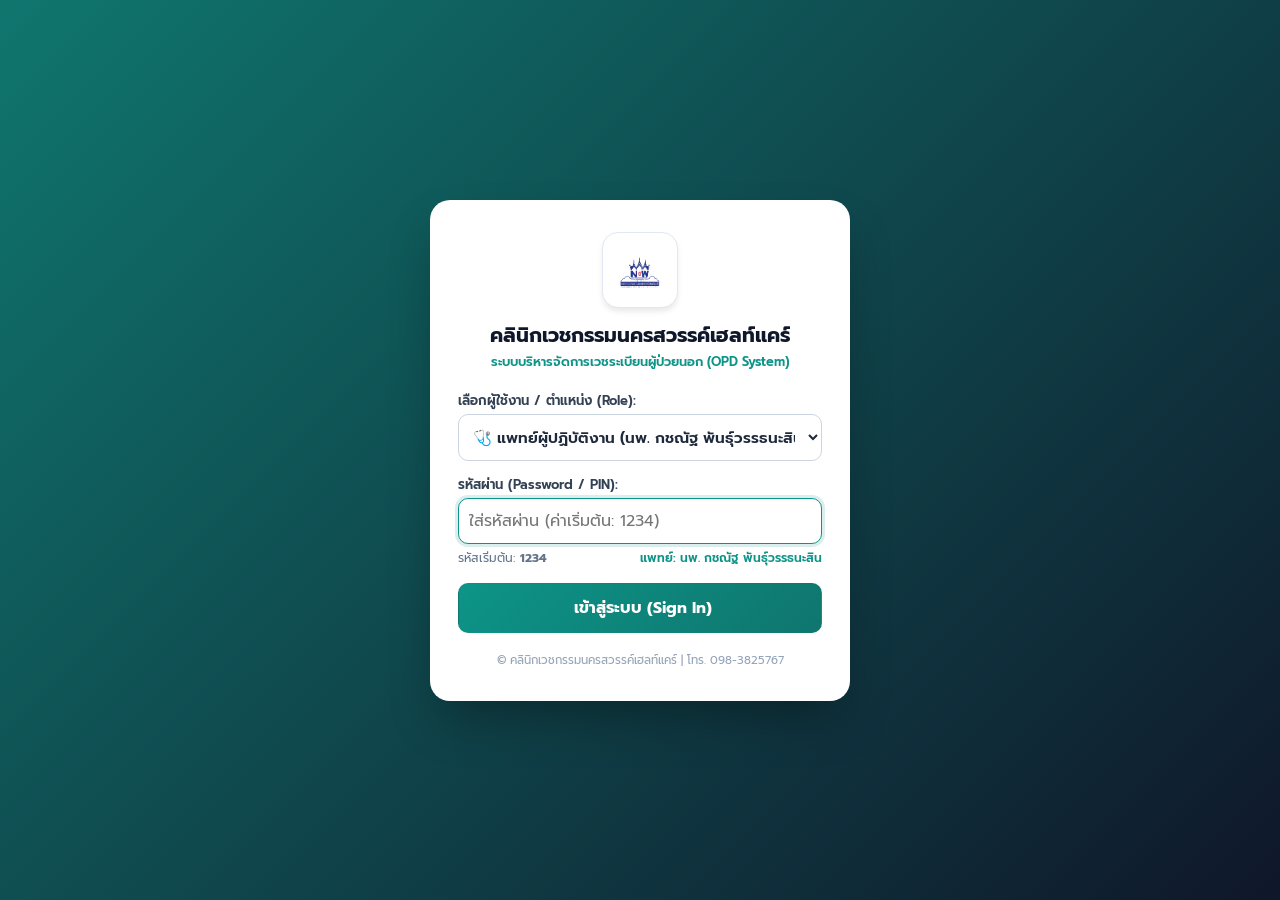
==== commit 565fd733: "fix(drugs): standardize pharmacological generic names across all 196 items for OCR integration, bump" ====
--- a/index.html
+++ b/index.html
@@ -9,7 +9,14 @@
   <link href="https://fonts.googleapis.com/css2?family=Inter:wght@400;500;600;700&family=Prompt:wght@300;400;500;600;700&family=Sarabun:wght@400;500;600;700&display=swap" rel="stylesheet">
   <script src="https://unpkg.com/lucide@latest"></script>
   <script src="https://cdn.jsdelivr.net/npm/@supabase/supabase-js@2"></script>
-  <script src="https://cdnjs.cloudflare.com/ajax/libs/localforage/1.10.0/localforage.min.js"></script>
+    <script src="https://cdnjs.cloudflare.com/ajax/libs/localforage/1.10.0/localforage.min.js"></script>
+  <!-- OPD Master Data (Modular Data Layer) -->
+  <script src="med/drugs_seed.js"></script>
+  <script src="data/icd10.js"></script>
+  <script src="data/labs.js"></script>
+  <script src="data/procedures.js"></script>
+  <script src="data/seed_patients.js"></script>
+  <script src="data/clinic_defaults.js"></script>
 
   <style>
     :root {
@@ -3410,9 +3417,9 @@
 
   <!-- JAVASCRIPT LOGIC -->
   <script>
-    const CLINIC_LOGO = '[data-uri]';
-    const ICD10_DATA = [{"code":"J00","name_en":"Acute nasopharyngitis [common cold]","name_th":"ไข้หวัดธรรมดา (Common Cold)"},{"code":"J02.9","name_en":"Acute pharyngitis, unspecified","name_th":"คออักเสบเฉียบพลัน (Acute Pharyngitis)"},{"code":"J03.9","name_en":"Acute tonsillitis, unspecified","name_th":"ต่อมทอนซิลอักเสบ (Acute Tonsillitis)"},{"code":"J06.9","name_en":"Acute upper respiratory infection, unspecified","name_th":"ติดเชื้อทางเดินหายใจส่วนบน (URI)"},{"code":"J20.9","name_en":"Acute bronchitis, unspecified","name_th":"หลอดลมอักเสบเฉียบพลัน (Acute Bronchitis)"},{"code":"J30.4","name_en":"Allergic rhinitis, unspecified","name_th":"ภูมิแพ้อากาศ (Allergic Rhinitis)"},{"code":"J45.9","name_en":"Asthma, unspecified","name_th":"โรคหอบหืด (Asthma)"},{"code":"I10","name_en":"Essential (primary) hypertension","name_th":"โรคความดันโลหิตสูง (Hypertension)"},{"code":"E11.9","name_en":"Type 2 diabetes mellitus without complications","name_th":"โรคเบาหวานชนิดที่ 2 (Type 2 DM)"},{"code":"E78.5","name_en":"Hyperlipidaemia, unspecified","name_th":"ไขมันในเลือดสูง (Dyslipidemia)"},{"code":"K29.7","name_en":"Gastritis, unspecified","name_th":"โรคกระเพาะอาหารอักเสบ (Gastritis)"},{"code":"K21.9","name_en":"Gastro-oesophageal reflux disease without oesophagitis","name_th":"โรคกรดไหลย้อน (GERD)"},{"code":"K30","name_en":"Functional dyspepsia","name_th":"อาหารไม่ย่อย ท้องอืด (Dyspepsia)"},{"code":"A09","name_en":"Infectious gastroenteritis and colitis, unspecified","name_th":"อุจจาระร่วงเฉียบพลัน (Acute Diarrhea / AGE)"},{"code":"M79.1","name_en":"Myalgia","name_th":"ปวดกล้ามเนื้อ (Myalgia)"},{"code":"M54.5","name_en":"Low back pain","name_th":"ปวดหลังส่วนล่าง (Low Back Pain)"},{"code":"M25.5","name_en":"Pain in joint","name_th":"ปวดข้อ (Arthralgia)"},{"code":"N39.0","name_en":"Urinary tract infection, site not specified","name_th":"กระเพาะปัสสาวะอักเสบ / ติดเชื้อทางเดินปัสสาวะ (UTI)"},{"code":"L30.9","name_en":"Dermatitis, unspecified","name_th":"ผิวหนังอักเสบ (Dermatitis / Eczema)"},{"code":"L50.9","name_en":"Urticaria, unspecified","name_th":"ลมพิษ (Urticaria)"},{"code":"L03.9","name_en":"Cellulitis, unspecified","name_th":"เนื้อเยื่อใต้ผิวหนังอักเสบ (Cellulitis)"},{"code":"L02.9","name_en":"Cutaneous abscess, furuncle and carbuncle, unspecified","name_th":"ฝี / ฝีหนองที่ผิวหนัง (Abscess)"},{"code":"R50.9","name_en":"Fever, unspecified","name_th":"ไข้ไม่ทราบสาเหตุ (Fever)"},{"code":"R51","name_en":"Headache","name_th":"ปวดศีรษะ (Headache)"},{"code":"G43.9","name_en":"Migraine, unspecified","name_th":"ปวดศีรษะไมเกรน (Migraine)"},{"code":"R42","name_en":"Dizziness and giddiness","name_th":"เวียนศีรษะ / บ้านหมุน (Dizziness / Vertigo)"},{"code":"H10.9","name_en":"Conjunctivitis, unspecified","name_th":"ตาแดง / เยื่อบุตาอักเสบ (Conjunctivitis)"},{"code":"H66.9","name_en":"Otitis media, unspecified","name_th":"หูชั้นกลางอักเสบ (Otitis Media)"},{"code":"H60.9","name_en":"Otitis externa, unspecified","name_th":"หูชั้นนอกอักเสบ (Otitis Externa)"},{"code":"K12.0","name_en":"Recurrent aphthous stomatitis","name_th":"แผลร้อนในในปาก (Aphthous Ulcer)"},{"code":"T14.0","name_en":"Superficial injury of unspecified body region","name_th":"แผลถลอก / บาดเจ็บภายนอก (Abrasion Wound)"},{"code":"T14.1","name_en":"Open wound of unspecified body region","name_th":"แผลเปิด / แผลฉีกขาด (Laceration Wound)"},{"code":"S60.0","name_en":"Contusion of finger or body part","name_th":"ฟกช้ำ (Contusion)"},{"code":"Z00.0","name_en":"General medical examination","name_th":"ตรวจสุขภาพทั่วไป (General Health Checkup)"},{"code":"Z02.7","name_en":"Issue of medical certificate","name_th":"ขอใบรับรองแพทย์ทั่วไป (Medical Certificate)"},{"code":"Z02.8","name_en":"Examination for driver's licence","name_th":"ตรวจสุขภาพขอใบขับขี่ (Driver's License Checkup)"},{"code":"Z02.1","name_en":"Pre-employment examination","name_th":"ตรวจสุขภาพก่อนเข้าทำงาน (Pre-employment Exam)"}];
-    const DEFAULT_LABS = [{"lab_id":"LAB1","category":"HEMATOLOGY","name":"CBC","price":150,"active":true},{"lab_id":"LAB2","category":"HEMATOLOGY","name":"ESR","price":80,"active":true},{"lab_id":"LAB3","category":"HEMATOLOGY","name":"G 6 PD","price":150,"active":true},{"lab_id":"LAB4","category":"HEMATOLOGY","name":"ABO group","price":80,"active":true},{"lab_id":"LAB5","category":"HEMATOLOGY","name":"PT INR","price":200,"active":true},{"lab_id":"LAB6","category":"HEMATOLOGY","name":"OF TEST","price":100,"active":true},{"lab_id":"LAB7","category":"HEMATOLOGY","name":"Hb typing","price":350,"active":true},{"lab_id":"LAB8","category":"HEMATOLOGY","name":"Reticulocyte count","price":100,"active":true},{"lab_id":"LAB9","category":"HEMATOLOGY","name":"Le Test","price":100,"active":true},{"lab_id":"LAB10","category":"HEMATOLOGY","name":"Malarial Parasite","price":120,"active":true},{"lab_id":"LAB11","category":"HEMATOLOGY","name":"Rh group","price":80,"active":true},{"lab_id":"LAB12","category":"HEMATOLOGY","name":"PT","price":150,"active":true},{"lab_id":"LAB13","category":"HEMATOLOGY","name":"DCIP","price":100,"active":true},{"lab_id":"LAB14","category":"HEMATOLOGY","name":"Hb A1C","price":200,"active":true},{"lab_id":"LAB15","category":"MICROSCOPY","name":"U/A","price":80,"active":true},{"lab_id":"LAB16","category":"MICROSCOPY","name":"Stool Exam","price":80,"active":true},{"lab_id":"LAB17","category":"MICROSCOPY","name":"Pregnancy test (UPT)","price":120,"active":true},{"lab_id":"LAB18","category":"MICROSCOPY","name":"Screening influenza A and B","price":250,"active":true},{"lab_id":"LAB19","category":"MICROSCOPY","name":"H. pylori antigen","price":350,"active":true},{"lab_id":"LAB20","category":"SEROLOGY AND IMMUNOLOGY","name":"Dengue IgG/IgM/NS1","price":350,"active":true},{"lab_id":"LAB21","category":"SEROLOGY AND IMMUNOLOGY","name":"VDRL","price":100,"active":true},{"lab_id":"LAB22","category":"SEROLOGY AND IMMUNOLOGY","name":"Anti-HIV","price":200,"active":true},{"lab_id":"LAB23","category":"SEROLOGY AND IMMUNOLOGY","name":"HBs Ag","price":150,"active":true},{"lab_id":"LAB24","category":"SEROLOGY AND IMMUNOLOGY","name":"Anti-HBs","price":150,"active":true},{"lab_id":"LAB25","category":"SEROLOGY AND IMMUNOLOGY","name":"Anti-HCV","price":250,"active":true},{"lab_id":"LAB26","category":"BIOCHEMISTRY","name":"FBS (Fasting Blood Sugar)","price":80,"active":true},{"lab_id":"LAB27","category":"BIOCHEMISTRY","name":"BUN","price":80,"active":true},{"lab_id":"LAB28","category":"BIOCHEMISTRY","name":"Creatinine","price":80,"active":true},{"lab_id":"LAB29","category":"BIOCHEMISTRY","name":"Uric acid","price":100,"active":true},{"lab_id":"LAB30","category":"BIOCHEMISTRY","name":"Cholesterol","price":80,"active":true},{"lab_id":"LAB31","category":"BIOCHEMISTRY","name":"Triglyceride","price":80,"active":true},{"lab_id":"LAB32","category":"BIOCHEMISTRY","name":"HDL cholesterol","price":100,"active":true},{"lab_id":"LAB33","category":"BIOCHEMISTRY","name":"LDL (direct)","price":120,"active":true},{"lab_id":"LAB34","category":"BIOCHEMISTRY","name":"Lipid Profile (TC, TG, HDL, LDL)","price":250,"active":true},{"lab_id":"LAB35","category":"BIOCHEMISTRY","name":"LFT (Liver Function Test)","price":300,"active":true},{"lab_id":"LAB36","category":"BIOCHEMISTRY","name":"SGOT (AST)","price":80,"active":true},{"lab_id":"LAB37","category":"BIOCHEMISTRY","name":"SGPT (ALT)","price":80,"active":true},{"lab_id":"LAB38","category":"BIOCHEMISTRY","name":"Alkaline phosphatase (ALP)","price":80,"active":true},{"lab_id":"LAB39","category":"BIOCHEMISTRY","name":"Electrolytes (Na, K, Cl, CO2)","price":180,"active":true},{"lab_id":"LAB40","category":"BIOCHEMISTRY","name":"TSH","price":200,"active":true},{"lab_id":"LAB41","category":"BIOCHEMISTRY","name":"FT3","price":200,"active":true},{"lab_id":"LAB42","category":"BIOCHEMISTRY","name":"FT4","price":200,"active":true}];
+    const CLINIC_LOGO = (typeof OPD_CLINIC_LOGO !== "undefined") ? OPD_CLINIC_LOGO : "";
+    const ICD10_DATA = (typeof OPD_ICD10_DATA !== "undefined") ? OPD_ICD10_DATA : [];
+    const DEFAULT_LABS = (typeof OPD_DEFAULT_LABS !== "undefined") ? OPD_DEFAULT_LABS : [];
 
     const STORAGE_KEYS = {
       STOCK_TRANSACTIONS: 'opd_nakhonsawan_stock_tx_v1',
@@ -3421,7 +3428,7 @@
       ADMIN_PIN: 'opd_nakhonsawan_admin_pin_v1',
       PATIENTS: 'opd_nakhonsawan_patients_v5',
       VISITS: 'opd_nakhonsawan_visits_v7',
-      DRUGS: 'opd_nakhonsawan_drugs_v6',
+      DRUGS: 'opd_nakhonsawan_drugs_v7',
       LABS: 'opd_nakhonsawan_labs_v4',
       LAB_SETS: 'opd_nakhonsawan_lab_sets_v1',
       PROCEDURES: 'opd_nakhonsawan_procedures_v4',
@@ -3434,156 +3441,11 @@
       CLOUD_CONFIG: 'opd_nakhonsawan_cloud_cfg_v4'
     };
 
-    const DEFAULT_LAB_SETS = [
-      {
-        set_id: "SET_CHECKUP",
-        name: "ชุดตรวจสุขภาพประจำปี (Annual Checkup)",
-        category: "ตรวจสุขภาพ",
-        description: "CBC, FBS, Lipid Profile, BUN, Cr, SGOT, SGPT, U/A, Uric Acid",
-        items: [
-          { lab_id: "LAB1", name: "CBC", category: "HEMATOLOGY", price: 150 },
-          { lab_id: "LAB26", name: "FBS (Fasting Blood Sugar)", category: "BIOCHEMISTRY", price: 80 },
-          { lab_id: "LAB34", name: "Lipid Profile (TC, TG, HDL, LDL)", category: "BIOCHEMISTRY", price: 250 },
-          { lab_id: "LAB27", name: "BUN", category: "BIOCHEMISTRY", price: 80 },
-          { lab_id: "LAB28", name: "Creatinine", category: "BIOCHEMISTRY", price: 80 },
-          { lab_id: "LAB36", name: "SGOT (AST)", category: "BIOCHEMISTRY", price: 80 },
-          { lab_id: "LAB37", name: "SGPT (ALT)", category: "BIOCHEMISTRY", price: 80 },
-          { lab_id: "LAB15", name: "U/A", category: "MICROSCOPY", price: 80 },
-          { lab_id: "LAB29", name: "Uric acid", category: "BIOCHEMISTRY", price: 100 }
-        ],
-        price: 980
-      },
-      {
-        set_id: "SET_DM_RENAL",
-        name: "ชุดเบาหวาน & ไต (DM & Renal Profile)",
-        category: "NCDs",
-        description: "FBS, Hb A1C, BUN, Creatinine, U/A",
-        items: [
-          { lab_id: "LAB26", name: "FBS (Fasting Blood Sugar)", category: "BIOCHEMISTRY", price: 80 },
-          { lab_id: "LAB14", name: "Hb A1C", category: "HEMATOLOGY", price: 200 },
-          { lab_id: "LAB27", name: "BUN", category: "BIOCHEMISTRY", price: 80 },
-          { lab_id: "LAB28", name: "Creatinine", category: "BIOCHEMISTRY", price: 80 },
-          { lab_id: "LAB15", name: "U/A", category: "MICROSCOPY", price: 80 }
-        ],
-        price: 520
-      },
-      {
-        set_id: "SET_LIPID_LFT",
-        name: "ชุดไขมัน & การทำงานตับ (Lipid & LFT Profile)",
-        category: "NCDs",
-        description: "Lipid Profile (TC, TG, HDL, LDL), LFT (SGOT, SGPT, ALP)",
-        items: [
-          { lab_id: "LAB34", name: "Lipid Profile (TC, TG, HDL, LDL)", category: "BIOCHEMISTRY", price: 250 },
-          { lab_id: "LAB35", name: "LFT (Liver Function Test)", category: "BIOCHEMISTRY", price: 300 }
-        ],
-        price: 550
-      },
-      {
-        set_id: "SET_RENAL",
-        name: "ชุดตรวจการทำงานไต (Renal Function Test)",
-        category: "NCDs",
-        description: "BUN, Creatinine, Electrolytes (Na, K, Cl, CO2), U/A",
-        items: [
-          { lab_id: "LAB27", name: "BUN", category: "BIOCHEMISTRY", price: 80 },
-          { lab_id: "LAB28", name: "Creatinine", category: "BIOCHEMISTRY", price: 80 },
-          { lab_id: "LAB39", name: "Electrolytes (Na, K, Cl, CO2)", category: "BIOCHEMISTRY", price: 180 },
-          { lab_id: "LAB15", name: "U/A", category: "MICROSCOPY", price: 80 }
-        ],
-        price: 420
-      },
-      {
-        set_id: "SET_FEVER",
-        name: "ชุดตรวจไข้หวัด / ติดเชื้อเฉียบพลัน (Fever & Infection)",
-        category: "ทั่วไป/ติดเชื้อ",
-        description: "CBC, U/A, Screening influenza A and B, Dengue IgG/IgM/NS1",
-        items: [
-          { lab_id: "LAB1", name: "CBC", category: "HEMATOLOGY", price: 150 },
-          { lab_id: "LAB15", name: "U/A", category: "MICROSCOPY", price: 80 },
-          { lab_id: "LAB18", name: "Screening influenza A and B", category: "MICROSCOPY", price: 250 },
-          { lab_id: "LAB20", name: "Dengue IgG/IgM/NS1", category: "SEROLOGY AND IMMUNOLOGY", price: 350 }
-        ],
-        price: 830
-      },
-      {
-        set_id: "SET_THYROID",
-        name: "ชุดตรวจต่อมไทรอยด์ (Thyroid Profile)",
-        category: "ฮอร์โมน",
-        description: "TSH, FT3, FT4",
-        items: [
-          { lab_id: "LAB40", name: "TSH", category: "BIOCHEMISTRY", price: 200 },
-          { lab_id: "LAB41", name: "FT3", category: "BIOCHEMISTRY", price: 200 },
-          { lab_id: "LAB42", name: "FT4", category: "BIOCHEMISTRY", price: 200 }
-        ],
-        price: 600
-      },
-      {
-        set_id: "SET_ANC",
-        name: "ชุดตรวจฝากครรภ์เบื้องต้น (ANC Profile)",
-        category: "สูติ-นรีเวช",
-        description: "CBC, ABO group, Rh group, VDRL, Anti-HIV, HBs Ag, U/A, UPT",
-        items: [
-          { lab_id: "LAB1", name: "CBC", category: "HEMATOLOGY", price: 150 },
-          { lab_id: "LAB4", name: "ABO group", category: "HEMATOLOGY", price: 80 },
-          { lab_id: "LAB11", name: "Rh group", category: "HEMATOLOGY", price: 80 },
-          { lab_id: "LAB21", name: "VDRL", category: "SEROLOGY AND IMMUNOLOGY", price: 100 },
-          { lab_id: "LAB22", name: "Anti-HIV", category: "SEROLOGY AND IMMUNOLOGY", price: 200 },
-          { lab_id: "LAB23", name: "HBs Ag", category: "SEROLOGY AND IMMUNOLOGY", price: 150 },
-          { lab_id: "LAB15", name: "U/A", category: "MICROSCOPY", price: 80 },
-          { lab_id: "LAB17", name: "Pregnancy test (UPT)", category: "MICROSCOPY", price: 120 }
-        ],
-        price: 960
-      },
-      {
-        set_id: "SET_PREOP",
-        name: "ชุดตรวจก่อนทำหัตถการ/ผ่าตัด (Pre-Op Workup)",
-        category: "หัตถการ",
-        description: "CBC, PT INR, PT, Anti-HIV, HBs Ag, Anti-HCV, ABO group",
-        items: [
-          { lab_id: "LAB1", name: "CBC", category: "HEMATOLOGY", price: 150 },
-          { lab_id: "LAB5", name: "PT INR", category: "HEMATOLOGY", price: 200 },
-          { lab_id: "LAB12", name: "PT", category: "HEMATOLOGY", price: 150 },
-          { lab_id: "LAB22", name: "Anti-HIV", category: "SEROLOGY AND IMMUNOLOGY", price: 200 },
-          { lab_id: "LAB23", name: "HBs Ag", category: "SEROLOGY AND IMMUNOLOGY", price: 150 },
-          { lab_id: "LAB25", name: "Anti-HCV", category: "SEROLOGY AND IMMUNOLOGY", price: 250 },
-          { lab_id: "LAB4", name: "ABO group", category: "HEMATOLOGY", price: 80 }
-        ],
-        price: 1180
-      },
-      {
-        set_id: "SET_STD",
-        name: "ชุดตรวจโรคติดต่อทางเพศสัมพันธ์ (STD Screening)",
-        category: "ตรวจพิเศษ",
-        description: "VDRL, Anti-HIV, HBs Ag, Anti-HCV",
-        items: [
-          { lab_id: "LAB21", name: "VDRL", category: "SEROLOGY AND IMMUNOLOGY", price: 100 },
-          { lab_id: "LAB22", name: "Anti-HIV", category: "SEROLOGY AND IMMUNOLOGY", price: 200 },
-          { lab_id: "LAB23", name: "HBs Ag", category: "SEROLOGY AND IMMUNOLOGY", price: 150 },
-          { lab_id: "LAB25", name: "Anti-HCV", category: "SEROLOGY AND IMMUNOLOGY", price: 250 }
-        ],
-        price: 700
-      }
-    ];
-
-    const DEFAULT_PROCEDURES = [
-      { proc_id: "PROC1", name: "ตรวจรักษาโรคทั่วไป OPD", category: "บริการทั่วไป", price: 150.00, df_price: 150.00, active: true },
-      { proc_id: "PROC2", name: "ฉีดยาเข้ากล้ามเนื้อ (IM Injection)", category: "ฉีดยา/น้ำเกลือ", price: 50.00, df_price: 20.00, active: true },
-      { proc_id: "PROC3", name: "ฉีดยาเข้าหลอดเลือดดำ (IV Injection)", category: "ฉีดยา/น้ำเกลือ", price: 100.00, df_price: 40.00, active: true },
-      { proc_id: "PROC4", name: "ให้น้ำเกลือ NSS 100ml IV Drip", category: "ฉีดยา/น้ำเกลือ", price: 250.00, df_price: 80.00, active: true },
-      { proc_id: "PROC5", name: "ล้างแผล / ทำแผลเล็ก", category: "ทำแผล/เย็บแผล", price: 80.00, df_price: 30.00, active: true },
-      { proc_id: "PROC6", name: "ล้างแผล / ทำแผลใหญ่", category: "ทำแผล/เย็บแผล", price: 150.00, df_price: 60.00, active: true },
-      { proc_id: "PROC7", name: "เจาะเลือดตรวจน้ำตาลปลายนิ้ว (DTX)", category: "ตรวจแล็บ/ตรวจพิเศษ", price: 50.00, df_price: 20.00, active: true },
-      { proc_id: "PROC8", name: "พ่นยาขยายหลอดลม (Nebulizer)", category: "บริการทั่วไป", price: 150.00, df_price: 50.00, active: true },
-      { proc_id: "PROC9", name: "เย็บแผล (Suture <= 3 เข็ม)", category: "ทำแผล/เย็บแผล", price: 300.00, df_price: 100.00, active: true },
-      { proc_id: "PROC10", name: "ตัดไหม (Stitch Off)", category: "ทำแผล/เย็บแผล", price: 100.00, df_price: 40.00, active: true },
-      { proc_id: "PROC11", name: "ตรวจปัสสาวะ (Urine Dipstick)", category: "ตรวจแล็บ/ตรวจพิเศษ", price: 100.00, df_price: 30.00, active: true },
-      { proc_id: "PROC12", name: "ตรวจการตั้งครรภ์ (UPT)", category: "ตรวจแล็บ/ตรวจพิเศษ", price: 120.00, df_price: 30.00, active: true },
-      { proc_id: "PROC13", name: "ค่าธรรมเนียมใบรับรองแพทย์", category: "เอกสาร/ใบรับรอง", price: 100.00, df_price: 50.00, active: true }
-    ];
-
-    const REAL_PATIENTS_DB = [{"patient_id":"P_0200001","hn":"02-00001","national_id":"3150200119854","title":"นาย","first_name":"หนุ่ม","last_name":"ดวงแก้ว","sex":"ชาย","dob":"18/4/2021","phone":"082-2293034","rights":"UC","note":"","chronic":"DM DLP","drug_allergy":"","address":"83 หมู่ที่ 4 ตำบลแม่เล่ย์ อำเภอแม่วงก์ จังหวัดนครสวรรค์"},{"patient_id":"P_0200002","hn":"02-00002","national_id":"3700700149285","title":"น.ส.","first_name":"รุ่งรัตน์","last_name":"ทับทิมทอง","sex":"หญิง","dob":"","phone":"","rights":"UC","note":"","chronic":"","drug_allergy":"","address":"94 หมู่ที่ 1 ตำบลบ้านมะเกลือ อำเภอเมืองนครสวรรค์ จังหวัดนครสวรรค์"},{"patient_id":"P_0200003","hn":"02-00003","national_id":"1600100743199","title":"นาย","first_name":"กชณัฐ","last_name":"พันธุ์วรรธนะสิน","sex":"ชาย","dob":"2/6/1998","phone":"","rights":"UC","note":"","chronic":"","drug_allergy":"","address":"336/12 หมู่ 13 ต.วัดไทร อ.เมือง จ.นครสวรรค์"},{"patient_id":"P_0200004","hn":"02-00004","national_id":"5601190002294","title":"นาย","first_name":"สมคิด","last_name":"ชาระวัน","sex":"ชาย","dob":"154","phone":"086-4402406","rights":"UC","note":"","chronic":"HT","drug_allergy":"","address":"31 ม.8 ต.หนองยาว อ.ลาดยาว จ.นครสวรรค์"},{"patient_id":"P_0200005","hn":"02-00005","national_id":"3620400623993","title":"น.ส.","first_name":"สุชญา","last_name":"อินทปัตย์","sex":"หญิง","dob":"9/4/2014","phone":"0960958227","rights":"ประกันสังคม","note":"","chronic":"","drug_allergy":"","address":"1102/162 หมู่ที่ 10 ตำบลนครสวรรค์ตก อำเภอเมืองนครสวรรค์ จังหวัดนครสวรรค์"},{"patient_id":"P_0200007","hn":"02-00007","national_id":"1609900059461","title":"น.ส.","first_name":"จินดามณี","last_name":"ตรีนัย","sex":"หญิง","dob":"19/11/28","phone":"","rights":"ประกันสังคม","note":"","chronic":"","drug_allergy":"","address":"48/4 หมู่ที่ 6 ตำบลบางประมุง อำเภอโกรกพระ จังหวัดนครสวรรค์"},{"patient_id":"P_0200008","hn":"02-00008","national_id":"1609900280141","title":"น.ส.","first_name":"พีรดา","last_name":"สัตระ","sex":"หญิง","dob":"13/3/2537","phone":"082-1702044","rights":"UC","note":"","chronic":"","drug_allergy":"amoxicillin","address":"34/1 หมู่ที่ 8 ตำบลบ้านมะเกลือ อำเภอเมืองนครสวรรค์ จังหวัดนครสวรรค์"},{"patient_id":"P_0200019","hn":"02-00019","national_id":"1200100024170","title":"นาย","first_name":"เทพอาทร","last_name":"ถิรานุวัฒนกุล","sex":"ชาย","dob":"4/8/2027","phone":"081-7865049","rights":"UC","note":"","chronic":"","drug_allergy":"","address":"387/24 หมู่ที่ 13 ตำบลวัดไทรย์ อำเภอเมืองนครสวรรค์ จังหวัดนครสวรรค์"},{"patient_id":"P_0200023","hn":"02-00023","national_id":"2331000003390","title":"นาย","first_name":"พงษ์กรณ์","last_name":"เสียงสนั่น","sex":"ชาย","dob":"16/8/2017","phone":"0628795565","rights":"UC","note":"","chronic":"Gout","drug_allergy":"","address":"90/71 หมู่ที่ 6 ตำบลวัดไทรย์ อำเภอเมืองนครสวรรค์ จังหวัดนครสวรรค์"},{"patient_id":"P_0200039","hn":"02-00039","national_id":"3620500052572","title":"นาง","first_name":"อรอุมา","last_name":"รุ่งแจ้ง","sex":"หญิง","dob":"-/-/98","phone":"0955340465","rights":"UC","note":"","chronic":"HT","drug_allergy":"","address":"ง63/182 ถนนดาวดึงส์ ตำบลปากน้ำโพ อำเภอเมืองนครสวรรค์ จังหวัดนครสวรรค์"},{"patient_id":"P_0200046","hn":"02-00046","national_id":"8489988000831","title":"น.ส.","first_name":"ฐิติรัตน์","last_name":"พนมวงศ์ตะวัน","sex":"หญิง","dob":"10/5/2016","phone":"0974515156","rights":"UC","note":"","chronic":"","drug_allergy":"","address":"99/25 หมู่ที่ 11 ตำบลบ้านมะเกลือ อำเภอเมืองนครสวรรค์ จังหวัดนครสวรรค์"},{"patient_id":"P_0200047","hn":"02-00047","national_id":"5530100023165","title":"น.ส.","first_name":"กัญญาชัญ","last_name":"กฤษณวิภาคพร","sex":"หญิง","dob":"27/8/2518","phone":"085-5924645","rights":"UC","note":"","chronic":"","drug_allergy":"","address":"94 หมู่ที่ 7 ตำบลบ้านกล้วย อำเภอเมืองชัยนาท จังหวัดชัยนาท"},{"patient_id":"P_0200048","hn":"02-00048","national_id":"3320800409762","title":"น.ส.","first_name":"นภัทชา","last_name":"เอี่ยมอาจิณ","sex":"หญิง","dob":"13/5/2523","phone":"065-9164696","rights":"UC","note":"","chronic":"","drug_allergy":"","address":"8/2 หมู่ที่ 9 ตำบลโพนโก อำเภอสนม จังหวัดสุรินทร์"},{"patient_id":"P_0200049","hn":"02-00049","national_id":"3660500135524","title":"นาย","first_name":"อนุพงษ์","last_name":"ทับจีน","sex":"ชาย","dob":"5/7/2524","phone":"062-9169281","rights":"UC","note":"","chronic":"","drug_allergy":"","address":"20 หมู่ที่ 4 ตำบลทับกฤชใต้ อำเภอชุมแสง จังหวัดนครสวรรค์"},{"patient_id":"P_0200051","hn":"02-00051","national_id":"1709901837989","title":"น.ส.","first_name":"ภิญญดา","last_name":"ทับทิมทอง","sex":"หญิง","dob":"20/7/2553","phone":"089-4065253","rights":"UC","note":"","chronic":"","drug_allergy":"","address":"94 หมู่ที่ 1 ตำบลบ้านมะเกลือ อำเภอเมืองนครสวรรค์ จังหวัดนครสวรรค์"},{"patient_id":"P_0200055","hn":"02-00055","national_id":"3600400101041","title":"นาง","first_name":"ศิรัญญา","last_name":"โพธิ์นาค","sex":"หญิง","dob":"19/6/2002","phone":"081-9712896","rights":"UC","note":"","chronic":"","drug_allergy":"","address":"99/30 หมู่ที่ 14 ตำบลวัดไทรย์ อำเภอเมืองนครสวรรค์ จังหวัดนครสวรรค์"},{"patient_id":"P_0200060","hn":"02-00060","national_id":"1209702263146","title":"น.ส.","first_name":"ประภัสสร","last_name":"สังข์ทอง","sex":"หญิง","dob":"17/1/1949","phone":"098-7874206","rights":"UC","note":"","chronic":"","drug_allergy":"","address":"111/3 หมู่ที่ 3 ตำบลบางแก้ว อำเภอบรรพตพิสัย จังหวัดนครสวรรค์"},{"patient_id":"P_0200074","hn":"02-00074","national_id":"3609900495674","title":"นาง","first_name":"สมปอง","last_name":"พันธุ์วรรธนะสิน","sex":"หญิง","dob":"-/-/93","phone":"096-8376317","rights":"UC","note":"","chronic":"","drug_allergy":"","address":"ง69/60/61 ถนนดาวดึงส์ ตำบลปากน้ำโพ อำเภอเมืองนครสวรรค์ จังหวัดนครสวรรค์"},{"patient_id":"P_0200076","hn":"02-00076","national_id":"3909800082413","title":"นาย","first_name":"มั่นคง","last_name":"จงรักษ์วัฒนา","sex":"ชาย","dob":"17/12/2002","phone":"819993438","rights":"UC","note":"","chronic":"","drug_allergy":"","address":"338/66 หมู่ที่ 2 ตำบลหนองปลิง อำเภอเมืองนครสวรรค์ จังหวัดนครสวรรค์"},{"patient_id":"P_0200077","hn":"02-00077","national_id":"1600300129150","title":"น.ส.","first_name":"ศิวพร","last_name":"พูลอนันต์","sex":"หญิง","dob":"23/9/1948","phone":"098-6463574","rights":"UC","note":"","chronic":"","drug_allergy":"","address":"43 หมู่ที่ 7 ตำบลทับกฤช อำเภอชุมแสง จังหวัดนครสวรรค์"},{"patient_id":"P_0200079","hn":"02-00079","national_id":"3609900396919","title":"นาง","first_name":"นัฐยา","last_name":"กษมาเมธีพงศ์","sex":"หญิง","dob":"2/4/2015","phone":"821683304","rights":"UC","note":"","chronic":"Gout","drug_allergy":"","address":"80 ถนนสวรรค์วิถี ตำบลปากน้ำโพ อำเภอเมืองนครสวรรค์ จังหวัดนครสวรรค์"},{"patient_id":"P_0200080","hn":"02-00080","national_id":"3609900726722","title":"นาง","first_name":"จิดาภา","last_name":"กลจักร์","sex":"หญิง","dob":"21/6/2017","phone":"0643529232","rights":"UC","note":"","chronic":"HT DLP","drug_allergy":"","address":"ง124/4 ถนนดาวดึงส์ ตำบลปากน้ำโพ อำเภอเมืองนครสวรรค์ จังหวัดนครสวรรค์"},{"patient_id":"P_0200082","hn":"02-00082","national_id":"1609900479427","title":"นาย","first_name":"ณัฐพล","last_name":"บุญสวัสดิ์","sex":"ชาย","dob":"14/9/1942","phone":"984433518","rights":"UC","note":"","chronic":"","drug_allergy":"","address":"72 หมู่ที่ 5 ตำบลหนองตางู อำเภอบรรพตพิสัย จังหวัดนครสวรรค์"},{"patient_id":"P_0200095","hn":"02-00095","national_id":"3609900268309","title":"นาย","first_name":"กิตติธัช","last_name":"ป้อมแก้ว","sex":"ชาย","dob":"9/10/2524","phone":"093-5715977","rights":"ประกันสังคม","note":"","chronic":"","drug_allergy":"","address":"157/117 หมู่ที่ 1 ตำบลนครสวรรค์ออก อำเภอเมืองนครสวรรค์ จังหวัดนครสวรรค์"},{"patient_id":"P_0200099","hn":"02-00099","national_id":"3730600942340","title":"นาย","first_name":"วิศิษฐ์","last_name":"ชมภูนิช","sex":"ชาย","dob":"2/8/2502","phone":"062-6199576","rights":"UC","note":"","chronic":"HT","drug_allergy":"amoxi/Clav/augmentin","address":"82/6 หมู่ที่ 7 ตำบลสามพราน อำเภอสามพราน จังหวัดนครปฐม"},{"patient_id":"P_0200100","hn":"02-00100","national_id":"3620100049736","title":"นาง","first_name":"ฐิตาภา","last_name":"สร้อยสีนวล","sex":"หญิง","dob":"-/-/2517","phone":"093-7138303","rights":"UC","note":"","chronic":"HT DM DLP","drug_allergy":"","address":"110 หมู่ที่ 6 ตำบลปางตาไว อำเภอปางศิลาทอง จังหวัดกำแพงเพชร"},{"patient_id":"P_0200101","hn":"02-00101","national_id":"0060011126736","title":"นาย","first_name":"หม่อง หน่าย กาน อ๋อง","last_name":"Myanmar","sex":"ชาย","dob":"1/7/2569","phone":"094-6434194","rights":"ชำระเอง","note":"","chronic":"","drug_allergy":"","address":"135/170 ม.10 ต.วัดไทรย์ อ.เมืองนครสวรรค์ จ.นครสวรรค์"},{"patient_id":"P_0200114","hn":"02-00114","national_id":"1620500248900","title":"นาย","first_name":"นพวินท์","last_name":"สิงห์เรือง","sex":"ชาย","dob":"5/3/1942","phone":"061-7630133","rights":"UC","note":"","chronic":"Gout","drug_allergy":"","address":"119/1 หมู่ที่ 13 ตำบลวังไทร อำเภอคลองขลุง จังหวัดกำแพงเพชร"},{"patient_id":"P_0200118","hn":"02-00118","national_id":"5670700017131","title":"น.ส.","first_name":"วาสนา","last_name":"ภักดีจิตร","sex":"หญิง","dob":"7/7/2522","phone":"064-00475845","rights":"UC","note":"","chronic":"","drug_allergy":"","address":"2 หมู่ที่ 2 ตำบลโพทะเล อำเภอโพทะเล จังหวัดพิจิตร"},{"patient_id":"P_0200123","hn":"02-00123","national_id":"1610300032539","title":"นาย","first_name":"เฉลิม","last_name":"บัวสุวรรณ์","sex":"ชาย","dob":"21/8/2029","phone":"08-5735-0881","rights":"UC","note":"","chronic":"","drug_allergy":"","address":"144/3 หมู่ที่ 10 ตำบลไผ่เขียว อำเภอสว่างอารมณ์ จังหวัดอุทัยธานี"},{"patient_id":"P_0200125","hn":"02-00125","national_id":"1609900955962","title":"น.ส.","first_name":"ชัชฎาภรณ์","last_name":"หลิ่มน้อย","sex":"หญิง","dob":"28/11/2552","phone":"093-2733446","rights":"UC","note":"","chronic":"","drug_allergy":"","address":"134/10 ถนนธรรมวิถี ตำบลปากน้ำโพ อำเภอเมืองนครสวรรค์ จังหวัดนครสวรรค์"},{"patient_id":"P_0200126","hn":"02-00126","national_id":"1609900330253","title":"นาย","first_name":"สุรดิษ","last_name":"ไตรณรงค์","sex":"ชาย","dob":"22/7/2538","phone":"093-0079037","rights":"UC","note":"","chronic":"","drug_allergy":"","address":"138/460 หมู่ที่ 14 ตำบลวัดไทรย์ อำเภอเมืองนครสวรรค์ จังหวัดนครสวรรค์"},{"patient_id":"P_0200129","hn":"02-00129","national_id":"1609901484696","title":"ด.ช.","first_name":"ธนากร","last_name":"หลิ่มน้อย","sex":"ชาย","dob":"1/5/2564","phone":"093-2729982","rights":"UC","note":"","chronic":"","drug_allergy":"","address":"134/10 ถ.ธรรมวิถี ต.ปากน้ำโพ อ.เมือง จ.นครสวรรค์"},{"patient_id":"P_0200130","hn":"02-00130","national_id":"1100701286391","title":"น.ส.","first_name":"จิตราภรณ์","last_name":"จั่นเพ็ชร","sex":"หญิง","dob":"19/11/2533","phone":"087-0181044","rights":"UC","note":"","chronic":"","drug_allergy":"","address":"431 หมู่ที่ 10 ตำบลนครสวรรค์ตก อำเภอเมืองนครสวรรค์ จังหวัดนครสวรรค์"},{"patient_id":"P_0200131","hn":"02-00131","national_id":"1609900767481","title":"น.ส.","first_name":"อนัญญา","last_name":"สุมาลี","sex":"หญิง","dob":"20/12/2548","phone":"098-8045497","rights":"UC","note":"","chronic":"","drug_allergy":"","address":"268 หมู่ที่ 1 ตำบลระหาน อำเภอบึงสามัคคี จังหวัดกำแพงเพชร"},{"patient_id":"P_0200137","hn":"02-00137","national_id":"3609900152068","title":"น.ส.","first_name":"พนิตา","last_name":"โหมดเทศ","sex":"หญิง","dob":"7/12/2511","phone":"098-1173510","rights":"UC","note":"","chronic":"","drug_allergy":"","address":"138/460 หมู่ที่ 14 ตำบลวัดไทรย์ อำเภอเมืองนครสวรรค์ จังหวัดนครสวรรค์"},{"patient_id":"P_0200163","hn":"02-00163","national_id":"1619900413221","title":"น.ส.","first_name":"ไอลดา","last_name":"แก้วสีขาว","sex":"หญิง","dob":"4/12/2545","phone":"063-6826310","rights":"UC","note":"","chronic":"","drug_allergy":"","address":"33/2 หมู่ที่ 7 ตำบลทุ่งโพ อำเภอหนองฉาง จังหวัดอุทัยธานี"},{"patient_id":"P_0200167","hn":"02-00167","national_id":"1600100364295","title":"น.ส.","first_name":"วรรณภา","last_name":"บัวผัน","sex":"หญิง","dob":"18/3/1933","phone":"810410346","rights":"UC","note":"","chronic":"HT","drug_allergy":"","address":"129/37 หมู่ที่ 7 ตำบลนครสวรรค์ตก อำเภอเมืองนครสวรรค์ จังหวัดนครสวรรค์"},{"patient_id":"P_0200170","hn":"02-00170","national_id":"1600100806646","title":"นาย","first_name":"ชาญณัฐ","last_name":"ศรีกุล","sex":"ชาย","dob":"14/12/1942","phone":"062-2576002","rights":"UC","note":"","chronic":"","drug_allergy":"","address":"72/1 หมู่ที่ 2 ตำบลบางตาหงาย อำเภอบรรพตพิสัย จังหวัดนครสวรรค์"},{"patient_id":"P_0200171","hn":"02-00171","national_id":"1609900906295","title":"น.ส.","first_name":"ณัฐธิดา","last_name":"ดีชา","sex":"หญิง","dob":"21/11/51","phone":"0622584062","rights":"UC","note":"","chronic":"","drug_allergy":"","address":"99/30 หมู่ที่ 14 ตำบลวัดไทรย์ อำเภอเมืองนครสวรรค์ จังหวัดนครสวรรค์"},{"patient_id":"P_0200184","hn":"02-00184","national_id":"3620400641436","title":"นาย","first_name":"บุญนำ","last_name":"นิลสนธิ","sex":"ชาย","dob":"24/7/2021","phone":"081-7562606","rights":"UC","note":"","chronic":"DLP","drug_allergy":"amoxycillin","address":"ท52/45 ตำบลปากน้ำโพ อำเภอเมืองนครสวรรค์ จังหวัดนครสวรรค์"},{"patient_id":"P_0200206","hn":"02-00206","national_id":"3600800162641","title":"นาย","first_name":"สรรณเพ็ชร์","last_name":"แววเพ็ชร์","sex":"ชาย","dob":"9/1/2511","phone":"818082166","rights":"UC","note":"","chronic":"","drug_allergy":"","address":"ง122/1 ถนนดาวดึงส์ ตำบลปากน้ำโพ อำเภอเมืองนครสวรรค์ จังหวัดนครสวรรค์"},{"patient_id":"P_0200209","hn":"02-00209","national_id":"3620401091375","title":"นาง","first_name":"วันดี","last_name":"นุชทรัพย์","sex":"หญิง","dob":"1/9/2000","phone":"0916191776","rights":"UC","note":"","chronic":"HT","drug_allergy":"","address":"ท69/18 ตำบลปากน้ำโพ อำเภอเมืองนครสวรรค์ จังหวัดนครสวรรค์"},{"patient_id":"P_0200215","hn":"02-00215","national_id":"1609900353474","title":"น.ส.","first_name":"ดวงหทัย","last_name":"อำนวยกิตติพร","sex":"หญิง","dob":"14/3/2539","phone":"061-4240456","rights":"UC","note":"","chronic":"","drug_allergy":"","address":"167 ถนนธรรมวิถี ตำบลปากน้ำโพ อำเภอเมืองนครสวรรค์ จังหวัดนครสวรรค์"},{"patient_id":"P_0200216","hn":"02-00216","national_id":"1609900818795","title":"น.ส.","first_name":"รุ่งนภา","last_name":"อ่วมคุ้ม","sex":"หญิง","dob":"4/1/2550","phone":"098-7740648","rights":"UC","note":"","chronic":"","drug_allergy":"","address":"39/17 หมู่ที่ 3 ตำบลพระนอน อำเภอเมืองนครสวรรค์ จังหวัดนครสวรรค์"},{"patient_id":"P_0200217","hn":"02-00217","national_id":"1100703893669","title":"น.ส.","first_name":"เบญญาภา","last_name":"กาญจนกำยาน","sex":"หญิง","dob":"3/2/2550","phone":"090-9686594","rights":"UC","note":"","chronic":"","drug_allergy":"","address":"76/1 หมู่ที่ 7 ตำบลพระนอน อำเภอเมืองนครสวรรค์ จังหวัดนครสวรรค์"},{"patient_id":"P_0200229","hn":"02-00229","national_id":"1139600313692","title":"น.ส.","first_name":"ญาณภัทร","last_name":"ถวัลย์เวช","sex":"หญิง","dob":"17/5/2548","phone":"803766334","rights":"UC","note":"","chronic":"","drug_allergy":"","address":"60/1 หมู่ที่ 6 ตำบลวังมหากร อำเภอท่าตะโก จังหวัดนครสวรรค์"},{"patient_id":"P_0200231","hn":"02-00231","national_id":"1100801818173","title":"ด.ญ.","first_name":"อรอินทุ์","last_name":"พ่วงโชคอนันต์","sex":"หญิง","dob":"30/8/2560","phone":"087-6999656","rights":"UC","note":"","chronic":"","drug_allergy":"","address":"11/3 ถนนสวรรค์วิถี ตำบลปากน้ำโพ อำเภอเมืองนครสวรรค์ จังหวัดนครสวรรค์"},{"patient_id":"P_0200249","hn":"02-00249","national_id":"1600400129763","title":"น.ส.","first_name":"ประภาศิริ","last_name":"รอดแสวง","sex":"หญิง","dob":"6/3/1933","phone":"084-2240721","rights":"UC","note":"","chronic":"","drug_allergy":"","address":"509/6 หมู่ที่ 7 ตำบลทุ่งทอง อำเภอหนองบัว จังหวัดนครสวรรค์"},{"patient_id":"P_0200305","hn":"02-00305","national_id":"3601101308698","title":"น.ส.","first_name":"กษิมา","last_name":"ไกรวิริยะ","sex":"หญิง","dob":"10/8/2015","phone":"088-7719859","rights":"UC","note":"","chronic":"HT","drug_allergy":"","address":"60/124 หมู่ที่ 6 ตำบลนครสวรรค์ออก อำเภอเมืองนครสวรรค์ จังหวัดนครสวรรค์"},{"patient_id":"P_0200322","hn":"02-00322","national_id":"1659900339714","title":"นาย","first_name":"บุญเสริม","last_name":"บุญศรี","sex":"ชาย","dob":"29/7/2532","phone":"061-2722332","rights":"UC","note":"","chronic":"","drug_allergy":"","address":"113/6 หมู่ที่ 7 ตำบลบางระกำ อำเภอบางระกำ จังหวัดพิษณุโลก"},{"patient_id":"P_0200323","hn":"02-00323","national_id":"1100702030233","title":"น.ส.","first_name":"จุฑามาศ","last_name":"หยุยจันทึก","sex":"หญิง","dob":"9/1/2538","phone":"083-4532129","rights":"UC","note":"","chronic":"","drug_allergy":"","address":"20 หมู่ที่ 6 ตำบลเขาดิน อำเภอเก้าเลี้ยว จังหวัดนครสวรรค์"},{"patient_id":"P_0200324","hn":"02-00324","national_id":"1149901387253","title":"ด.ญ.","first_name":"ณัฐณิชา","last_name":"ลิขิตวงศ์ไพศาล","sex":"หญิง","dob":"3/10/1957","phone":"084-0509525","rights":"UC","note":"","chronic":"","drug_allergy":"","address":"636/107 หมู่ที่ 9 ตำบลนครสวรรค์ตก อำเภอเมืองนครสวรรค์ จังหวัดนครสวรรค์"},{"patient_id":"P_0200327","hn":"02-00327","national_id":"1609900606259","title":"น.ส.","first_name":"เขมิกา","last_name":"รัตนาภรณ์วงศ์","sex":"หญิง","dob":"17/7/2546","phone":"080-5598118","rights":"UC","note":"","chronic":"","drug_allergy":"","address":"180/4 หมู่ที่ 2 ตำบลเก้าเลี้ยว อำเภอเก้าเลี้ยว จังหวัดนครสวรรค์"},{"patient_id":"P_0200325","hn":"02-00325","national_id":"1609900849283","title":"น.ส.","first_name":"สิริกร","last_name":"รัตนาภรณ์วงศ์","sex":"หญิง","dob":"5/9/2550","phone":"061-2392418","rights":"UC","note":"","chronic":"","drug_allergy":"","address":"180/4 หมู่ที่ 2 ตำบลเก้าเลี้ยว อำเภอเก้าเลี้ยว จังหวัดนครสวรรค์"},{"patient_id":"P_0200326","hn":"02-00326","national_id":"1600100209354","title":"น.ส.","first_name":"แพรวพรรณ","last_name":"หมื่นทะวงษ์","sex":"หญิง","dob":"23/10/2529","phone":"062-9649636","rights":"UC","note":"","chronic":"","drug_allergy":"","address":"115 หมู่ที่ 9 ตำบลวัดไทรย์ อำเภอเมืองนครสวรรค์ จังหวัดนครสวรรค์"},{"patient_id":"P_0200328","hn":"02-00328","national_id":"1609900454416","title":"นาย","first_name":"ธาดา","last_name":"กมลสินธุ์","sex":"ชาย","dob":"28/11/2541","phone":"092-8660993","rights":"UC","note":"","chronic":"","drug_allergy":"","address":"ช39/32 ถนนสวรรค์วิถี ตำบลปากน้ำโพ อำเภอเมืองนครสวรรค์ จังหวัดนครสวรรค์"},{"patient_id":"P_0200345","hn":"02-00345","national_id":"3609900212028","title":"นาย","first_name":"นรินทร์","last_name":"เมยมุงคุล","sex":"ชาย","dob":"-/-/90","phone":"084-8867210","rights":"UC","note":"","chronic":"HT DM","drug_allergy":"","address":"ง86/156 ถนนดาวดึงส์ ตำบลปากน้ำโพ อำเภอเมืองนครสวรรค์ จังหวัดนครสวรรค์"},{"patient_id":"P_0200356","hn":"02-00356","national_id":"1769900800925","title":"น.ส.","first_name":"เพชรลดา","last_name":"จุลเสถียร","sex":"หญิง","dob":"3/6/2549","phone":"091-8144319","rights":"UC","note":"","chronic":"","drug_allergy":"","address":"113/1 หมู่ที่ 1 ตำบลพนมรอก อำเภอท่าตะโก จังหวัดนครสวรรค์"},{"patient_id":"P_0200361","hn":"02-00361","national_id":"3609900215736","title":"นาย","first_name":"ณพรหมจักร","last_name":"เบญจกุลพิทักษ์","sex":"ชาย","dob":"6/8/2011","phone":"0806817610","rights":"UC","note":"","chronic":"","drug_allergy":"","address":"จ55/48 ถนนสวรรค์วิถี ตำบลปากน้ำโพ อำเภอเมืองนครสวรรค์ จังหวัดนครสวรรค์"},{"patient_id":"P_0200369","hn":"02-00369","national_id":"3620400641363","title":"น.ส.","first_name":"สอิ้ง","last_name":"นิลสนธิ","sex":"หญิง","dob":"-/-/2502","phone":"090-9872432","rights":"UC","note":"","chronic":"DLP","drug_allergy":"","address":"ท67/24 ตำบลปากน้ำโพ อำเภอเมืองนครสวรรค์ จังหวัดนครสวรรค์"},{"patient_id":"P_0200393","hn":"02-00393","national_id":"1600100656857","title":"นาย","first_name":"ธนาธิป","last_name":"แสงพายัพ","sex":"ชาย","dob":"30/1/1939","phone":"094-0966396","rights":"UC","note":"","chronic":"","drug_allergy":"","address":"14 หมู่ที่ 4 ตำบลหนองกระเจา อำเภอชุมแสง จังหวัดนครสวรรค์"},{"patient_id":"P_0200405","hn":"02-00405","national_id":"3609900829858","title":"นาย","first_name":"ไพรัช","last_name":"ศรีวิริยไชย","sex":"ชาย","dob":"7/5/2513","phone":"084-6883090","rights":"UC","note":"","chronic":"","drug_allergy":"","address":"42 ถนนตัดใหม่ร.รปากน้ำโพเดิม ตำบลปากน้ำโพ อำเภอเมืองนครสวรรค์ จังหวัดนครสวรรค์"},{"patient_id":"P_0200415","hn":"02-00415","national_id":"3609900932438","title":"นาง","first_name":"รัตน์ติกา","last_name":"คำเอี่ยม","sex":"หญิง","dob":"27/2/2008","phone":"","rights":"UC","note":"","chronic":"","drug_allergy":"","address":"22/6 ถนนอมราวิถี ตำบลปากน้ำโพ อำเภอเมืองนครสวรรค์ จังหวัดนครสวรรค์"},{"patient_id":"P_0200460","hn":"02-00460","national_id":"1609900313731","title":"นาย","first_name":"ธุรชิต","last_name":"ฐิติเรืองเกียรติ","sex":"ชาย","dob":"2/7/1938","phone":"0610567818","rights":"UC","note":"","chronic":"HT","drug_allergy":"","address":"709/293 หมู่ที่ 2 ตำบลหนองปลิง อำเภอเมืองนครสวรรค์ จังหวัดนครสวรรค์"},{"patient_id":"P_0200472","hn":"02-00472","national_id":"3570501055363","title":"นาย","first_name":"อ้วน","last_name":"แสนคำ","sex":"ชาย","dob":"9/6/1998","phone":"0869160264","rights":"UC","note":"","chronic":"HT","drug_allergy":"","address":"130 หมู่ที่ 1 ตำบลวอแก้ว อำเภอห้างฉัตร จังหวัดลำปาง"},{"patient_id":"P_0200480","hn":"02-00480","national_id":"3650600110922","title":"นาง","first_name":"ภัทรวดี","last_name":"คำหงษา","sex":"หญิง","dob":"10/6/2024","phone":"0834266711","rights":"UC","note":"","chronic":"HT","drug_allergy":"Ibuprofen /Nsaid","address":"328 หมู่ที่ 13 ตำบลวัดไทรย์ อำเภอเมืองนครสวรรค์ จังหวัดนครสวรรค์"},{"patient_id":"P_0200487","hn":"02-00487","national_id":"1609900916126","title":"น.ส.","first_name":"ฤกรกช","last_name":"แววเพ็ชร์","sex":"หญิง","dob":"9/2/2552","phone":"821832251","rights":"UC","note":"","chronic":"","drug_allergy":"","address":"151/1 หมู่ที่ 5 ตำบลวังพิกุล อำเภอบึงสามพัน จังหวัดเพชรบูรณ์"},{"patient_id":"P_0200503","hn":"02-00503","national_id":"3600300133641","title":"นาง","first_name":"ชนากานท์","last_name":"ดีรัตน์","sex":"หญิง","dob":"5/11/2523","phone":"092-6876633","rights":"UC","note":"","chronic":"","drug_allergy":"","address":"61 หมู่ที่ 4 ตำบลบางเคียน อำเภอชุมแสง จังหวัดนครสวรรค์"},{"patient_id":"P_0200510","hn":"02-00510","national_id":"1609901584046","title":"ด.ญ.","first_name":"ศรัณย์พร","last_name":"นันที","sex":"หญิง","dob":"24/7/2566","phone":"098-4782975","rights":"UC","note":"","chronic":"","drug_allergy":"","address":"103 ม.9 ต.เขาชนกัน อ.แม่วงก์ จ.นครสวรรค์"},{"patient_id":"P_0200519","hn":"02-00519","national_id":"1129600033801","title":"น.ส.","first_name":"นคริดา","last_name":"ลิมประไพ","sex":"หญิง","dob":"1/6/2549","phone":"096-40343111","rights":"UC","note":"","chronic":"","drug_allergy":"","address":"21 ถนนเทพสิทธิชัย ตำบลปากน้ำโพ อำเภอเมืองนครสวรรค์ จังหวัดนครสวรรค์"},{"patient_id":"P_0200520","hn":"02-00520","national_id":"1419902058447","title":"น.ส.","first_name":"กนกพร","last_name":"แสงสุวรรณ์","sex":"หญิง","dob":"15/4/2545","phone":"064-6502494","rights":"UC","note":"","chronic":"","drug_allergy":"","address":"43 หมู่ที่ 12 ตำบลโคกตะเคียน อำเภอกาบเชิง จังหวัดสุรินทร์"},{"patient_id":"P_0200521","hn":"02-00521","national_id":"1600500179410","title":"น.ส.","first_name":"สุทธิดา","last_name":"สุขโพธิแสน","sex":"หญิง","dob":"12/2/2539","phone":"082-1676938","rights":"UC","note":"","chronic":"","drug_allergy":"","address":"280 หมู่ที่ 6 ตำบลบางแก้ว อำเภอบรรพตพิสัย จังหวัดนครสวรรค์"},{"patient_id":"P_0200522","hn":"02-00522","national_id":"1609900730006","title":"นาย","first_name":"เมืองนนท์","last_name":"พาต่อ","sex":"ชาย","dob":"27/2/2548","phone":"062-2020672","rights":"ประกันสังคม","note":"","chronic":"","drug_allergy":"","address":"15/3 หมู่ที่ 2 ตำบลหนองกรด อำเภอบรรพตพิสัย จังหวัดนครสวรรค์"},{"patient_id":"P_0200523","hn":"02-00523","national_id":"5660800052361","title":"นาย","first_name":"จิรโรจน์","last_name":"ชัยธวัชธันยพร","sex":"ชาย","dob":"2/2/2545","phone":"082-0459580","rights":"UC","note":"","chronic":"","drug_allergy":"","address":"91/37 หมู่ที่ 3 ตำบลกระทุ่มล้ม อำเภอสามพราน จังหวัดนครปฐม"},{"patient_id":"P_0200524","hn":"02-00524","national_id":"1601101388920","title":"นาย","first_name":"ศุภกิจ","last_name":"ยอผล","sex":"ชาย","dob":"31/10/2546","phone":"099-2306669","rights":"UC","note":"","chronic":"","drug_allergy":"","address":"166 หมู่ที่ 4 ตำบลสระแก้ว อำเภอลาดยาว จังหวัดนครสวรรค์"},{"patient_id":"P_0200525","hn":"02-00525","national_id":"0063071504781","title":"นาย","first_name":"ลายเท","last_name":"myanmar","sex":"ชาย","dob":"00/00/2520","phone":"063-5426073","rights":"เงินสด","note":"","chronic":"","drug_allergy":"","address":"41 ถ.สุขีโมกข์ ต.ปากน้ำโพ อ.เมืองนครสวรรค์ จ.นครสวรรค์"},{"patient_id":"P_0200535","hn":"02-00535","national_id":"3609900215744","title":"น.ส.","first_name":"ศาสตราภรณ์","last_name":"เบญจกุลพิทักษ์","sex":"หญิง","dob":"1/10/2512","phone":"063-5366159","rights":"UC","note":"","chronic":"","drug_allergy":"","address":"148/50 ถนนธรรมวิถี ตำบลปากน้ำโพ อำเภอเมืองนครสวรรค์ จังหวัดนครสวรรค์"},{"patient_id":"P_0200539","hn":"02-00539","national_id":"1619000007847","title":"นาย","first_name":"ณัฐภัทร","last_name":"สุขสุด","sex":"ชาย","dob":"26/5/1946","phone":"064-0204575","rights":"UC","note":"","chronic":"","drug_allergy":"","address":"88 หมู่ที่ 1 ตำบลระบำ อำเภอลานสัก จังหวัดอุทัยธานี"},{"patient_id":"P_0200549","hn":"02-00549","national_id":"3609900947214","title":"น.ส.","first_name":"สุภาวี","last_name":"ศิริมงคล","sex":"หญิง","dob":"12/3/2013","phone":"095-9748751","rights":"UC","note":"","chronic":"HT DM DLP","drug_allergy":"","address":"739/4 หมู่ที่ 9 ตำบลนครสวรรค์ตก อำเภอเมืองนครสวรรค์ จังหวัดนครสวรรค์"},{"patient_id":"P_0200553","hn":"02-00553","national_id":"1609900069075","title":"นาย","first_name":"สุรชาติ","last_name":"เล็กอำพันธ์","sex":"ชาย","dob":"18/2/1931","phone":"933977397","rights":"UC","note":"","chronic":"","drug_allergy":"","address":"112 หมู่ที่ 9 ตำบลเกรียงไกร อำเภอเมืองนครสวรรค์ จังหวัดนครสวรรค์"},{"patient_id":"P_0200554","hn":"02-00554","national_id":"1219800107033","title":"น.ส.","first_name":"เยาวลักษณ์","last_name":"เย็นสุข","sex":"หญิง","dob":"19/7/2532","phone":"065-6155682","rights":"UC","note":"","chronic":"","drug_allergy":"","address":"112 หมู่ที่ 9 ตำบลเกรียงไกร อำเภอเมืองนครสวรรค์ จังหวัดนครสวรรค์"},{"patient_id":"P_0200573","hn":"02-00573","national_id":"5620400026606","title":"น.ส.","first_name":"สุวรรณา","last_name":"นุชทรัพย์","sex":"หญิง","dob":"3/11/2022","phone":"094-7344199","rights":"UC","note":"","chronic":"","drug_allergy":"","address":"ท52/43 ตำบลปากน้ำโพ อำเภอเมืองนครสวรรค์ จังหวัดนครสวรรค์"},{"patient_id":"P_0200574","hn":"02-00574","national_id":"1609901644456","title":"ด.ช.","first_name":"อนาวิน","last_name":"เลิศหิรัญ","sex":"ชาย","dob":"8/1/2568","phone":"082-9961780","rights":"UC","note":"","chronic":"","drug_allergy":"","address":"13/63 ม.10 ต.นครสวรรค์ตก อ.เมือง จ.นครสวรรค์"},{"patient_id":"P_0200575","hn":"02-00575","national_id":"5100599098368","title":"นาย","first_name":"สมชาติ","last_name":"ลิมประไพ","sex":"ชาย","dob":"17/5/2003","phone":"081-8027094","rights":"UC","note":"","chronic":"","drug_allergy":"","address":"21 ถนนเทพสิทธิชัย ตำบลปากน้ำโพ อำเภอเมืองนครสวรรค์ จังหวัดนครสวรรค์"},{"patient_id":"P_0200576","hn":"02-00576","national_id":"1600102003982","title":"น.ส.","first_name":"พัชชา","last_name":"โฉมยา","sex":"หญิง","dob":"12/6/2549","phone":"094-4176973","rights":"UC","note":"","chronic":"","drug_allergy":"","address":"77/4 หมู่ที่ 3 ตำบลหัวดง อำเภอเก้าเลี้ยว จังหวัดนครสวรรค์"},{"patient_id":"P_0200582","hn":"02-00582","national_id":"3610200095101","title":"นาง","first_name":"สายสวาท","last_name":"เกตุดี","sex":"หญิง","dob":"10/10/2009","phone":"0852506919","rights":"UC","note":"","chronic":"HT DLP","drug_allergy":"","address":"19 หมู่ที่ 3 ตำบลหนองยายดา อำเภอทัพทัน จังหวัดอุทัยธานี"},{"patient_id":"P_0200583","hn":"02-00583","national_id":"1609900388731","title":"น.ส.","first_name":"กชภัส","last_name":"เสียงสนั่น","sex":"หญิง","dob":"31/1/40","phone":"0941564154","rights":"UC","note":"","chronic":"","drug_allergy":"","address":"242 ถนนบำรุงเมือง ตำบลในเมือง อำเภอเมืองนครพนม จังหวัดนครพนม"},{"patient_id":"P_0200584","hn":"02-00584","national_id":"1309701269859","title":"น.ส.","first_name":"จารุวรรณ","last_name":"แยบเขตกรณ์","sex":"หญิง","dob":"19/8/46","phone":"0613610958","rights":"UC","note":"","chronic":"","drug_allergy":"","address":"52/2 หมู่ที่ 2 ตำบลลานสัก อำเภอลานสัก จังหวัดอุทัยธานี"},{"patient_id":"P_0200585","hn":"02-00585","national_id":"1139600437588","title":"นาย","first_name":"อุกฤษฏ์","last_name":"ประคองทรัพย์","sex":"ชาย","dob":"23/9/50","phone":"0943644519","rights":"UC","note":"","chronic":"","drug_allergy":"","address":"189/9 หมู่ที่ 9 ตำบลพนมรอก อำเภอท่าตะโก จังหวัดนครสวรรค์"},{"patient_id":"P_0200586","hn":"02-00586","national_id":"1608200029967","title":"น.ส.","first_name":"สุนิสา","last_name":"ศิริสุข","sex":"หญิง","dob":"9/12/1949","phone":"0822071913","rights":"UC","note":"","chronic":"","drug_allergy":"","address":"116/4 หมู่ที่ 6 ตำบลหนองหลวง อำเภอท่าตะโก จังหวัดนครสวรรค์"},{"patient_id":"P_0200587","hn":"02-00587","national_id":"1650900069409","title":"น.ส.","first_name":"สายธาร","last_name":"พวงสมบัติ","sex":"หญิง","dob":"26/1/1932","phone":"0992703823","rights":"UC","note":"","chronic":"","drug_allergy":"","address":"222/2 หมู่ที่ 1 ตำบลหนองกรด อำเภอบรรพตพิสัย จังหวัดนครสวรรค์"},{"patient_id":"P_0200588","hn":"02-00588","national_id":"3409900297785","title":"นาย","first_name":"มณุรัตน์","last_name":"พวงสมบัติ","sex":"ชาย","dob":"29/1/2003","phone":"089779035","rights":"UC","note":"","chronic":"","drug_allergy":"","address":"222/2 หมู่ที่ 1 ตำบลหนองกรด อำเภอบรรพตพิสัย จังหวัดนครสวรรค์"},{"patient_id":"P_0200589","hn":"02-00589","national_id":"1609900320371","title":"น.ส.","first_name":"เบญจวรรณ","last_name":"พวงสมบัติ","sex":"หญิง","dob":"18/4/1938","phone":"0984475922","rights":"UC","note":"","chronic":"","drug_allergy":"","address":"136 หมู่ที่ 9 ตำบลหัวดง อำเภอเก้าเลี้ยว จังหวัดนครสวรรค์"},{"patient_id":"P_0200590","hn":"02-00590","national_id":"3609900417088","title":"นาย","first_name":"ดิศรณ์","last_name":"ลิขิตวงศ์ไพศาล","sex":"ชาย","dob":"24/6/2023","phone":"","rights":"UC","note":"","chronic":"","drug_allergy":"","address":"636/107 หมู่ที่ 9 ตำบลนครสวรรค์ตก อำเภอเมืองนครสวรรค์ จังหวัดนครสวรรค์"},{"patient_id":"P_0200591","hn":"02-00591","national_id":"3600200235922","title":"นาย","first_name":"สาธิต","last_name":"ปฏิทิน","sex":"ชาย","dob":"29/8/2023","phone":"081-0386336","rights":"UC","note":"","chronic":"","drug_allergy":"","address":"2/12 ถนนสวรรค์วิถี ตำบลปากน้ำโพ อำเภอเมืองนครสวรรค์ จังหวัดนครสวรรค์"},{"patient_id":"P_0200592","hn":"02-00592","national_id":"1600102037771","title":"นาย","first_name":"ศรัณย์","last_name":"กาญจโนภาส","sex":"ชาย","dob":"13/3/1951","phone":"","rights":"UC","note":"","chronic":"","drug_allergy":"","address":"ง112/291 ถนนดาวดึงส์ ตำบลปากน้ำโพ อำเภอเมืองนครสวรรค์ จังหวัดนครสวรรค์"},{"patient_id":"P_0200593","hn":"02-00593","national_id":"1600900142734","title":"น.ส.","first_name":"อนุธิตา","last_name":"ทับพรม","sex":"หญิง","dob":"26/1/1943","phone":"061-3172108","rights":"UC","note":"","chronic":"","drug_allergy":"","address":"328/19 หมู่ที่ 3 ตำบลวังข่อย อำเภอไพศาลี จังหวัดนครสวรรค์"},{"patient_id":"P_0200594","hn":"02-00594","national_id":"1609900749301","title":"นาย","first_name":"ฐิติโชติ","last_name":"ขันทอง","sex":"ชาย","dob":"10/8/1948","phone":"064-1295237","rights":"UC","note":"","chronic":"","drug_allergy":"","address":"182/2 ถนนมาตุลี ตำบลปากน้ำโพ อำเภอเมืองนครสวรรค์ จังหวัดนครสวรรค์"},{"patient_id":"P_0200595","hn":"02-00595","national_id":"3610700114245","title":"น.ส.","first_name":"สาวิตรี","last_name":"โตเดช","sex":"หญิง","dob":"28/8/2019","phone":"094-8341610","rights":"ประกันสังคม","note":"","chronic":"HT","drug_allergy":"","address":"200/39 หมู่ที่ 3 ตำบลลานสัก อำเภอลานสัก จังหวัดอุทัยธานี"},{"patient_id":"P_0200596","hn":"02-00596","national_id":"1609900484331","title":"น.ส.","first_name":"สุภัชชา","last_name":"กลั่นทองคำ","sex":"หญิง","dob":"6/11/1942","phone":"092-9121390","rights":"UC","note":"","chronic":"HT","drug_allergy":"","address":"16/4 หมู่ที่ 1 ตำบลนครสวรรค์ออก อำเภอเมืองนครสวรรค์ จังหวัดนครสวรรค์"},{"patient_id":"P_0200597","hn":"02-00597","national_id":"3600500389721","title":"นาย","first_name":"ชัย","last_name":"มุจรินทร์","sex":"ชาย","dob":"4/6/2004","phone":"084-0195322","rights":"UC","note":"","chronic":"","drug_allergy":"","address":"229 แขวงประเวศ เขตประเวศ กรุงเทพมหานคร"},{"patient_id":"P_0200598","hn":"02-00598","national_id":"3600400192941","title":"น.ส.","first_name":"จิดาภา","last_name":"เอี่ยมชม","sex":"หญิง","dob":"16/3/2017","phone":"098-4961168","rights":"ประกันสังคม","note":"","chronic":"","drug_allergy":"","address":"10 หมู่ที่ 4 ตำบลห้วยถั่วใต้ อำเภอหนองบัว จังหวัดนครสวรรค์"},{"patient_id":"P_0200599","hn":"02-00599","national_id":"3600100861236","title":"นาง","first_name":"ปราณี","last_name":"แตงมา","sex":"หญิง","dob":"17/1/2015","phone":"097-9319447","rights":"ประกันสังคม","note":"","chronic":"","drug_allergy":"","address":"83 หมู่ที่ 4 ตำบลหนองกระโดน อำเภอเมืองนครสวรรค์ จังหวัดนครสวรรค์"},{"patient_id":"P_0200600","hn":"02-00600","national_id":"5640200027412","title":"น.ส.","first_name":"ลูกจันทร์","last_name":"อ่ำอำไพ","sex":"หญิง","dob":"1/1/2020","phone":"062-1796166","rights":"ประกันสังคม","note":"","chronic":"HT DM DLP","drug_allergy":"","address":"73/1 หมู่ที่ 1 ตำบลหนองหญ้าปล้อง อำเภอบ้านด่านลานหอย จังหวัดสุโขทัย"},{"patient_id":"P_0200601","hn":"02-00601","national_id":"3600300451546","title":"นาง","first_name":"จินดา","last_name":"ประเสริฐทรัพย์","sex":"หญิง","dob":"14/10/2006","phone":"083-9024411","rights":"UC","note":"","chronic":"HT","drug_allergy":"","address":"50 หมู่ที่ 8 ตำบลท่าไม้ อำเภอชุมแสง จังหวัดนครสวรรค์"},{"patient_id":"P_0200602","hn":"02-00602","national_id":"1619900238993","title":"นาย","first_name":"ศิริชัย","last_name":"วัตธูป","sex":"ชาย","dob":"10/2/2538","phone":"094-9493192","rights":"UC","note":"","chronic":"HT ESRD","drug_allergy":"","address":"14/2 หมู่ที่ 1 ตำบลดอนขวาง อำเภอเมืองอุทัยธานี จังหวัดอุทัยธานี"},{"patient_id":"P_0200603","hn":"02-00603","national_id":"3100904396677","title":"นาย","first_name":"วิทยา","last_name":"พงษ์สว่าง","sex":"ชาย","dob":"27/4/2003","phone":"087-7032756","rights":"UC","note":"","chronic":"HT DM","drug_allergy":"","address":"63 หมู่ที่ 19 ตำบลปางมะค่า อำเภอขาณุวรลักษบุรี จังหวัดกำแพงเพชร"},{"patient_id":"P_0200604","hn":"02-00604","national_id":"3520300319711","title":"นาย","first_name":"เสกสรร","last_name":"เทพบุญยืน","sex":"ชาย","dob":"19/4/2012","phone":"082-8866052","rights":"UC","note":"","chronic":"HT","drug_allergy":"","address":"231 หมู่ที่ 9 ตำบลลำปางหลวง อำเภอเกาะคา จังหวัดลำปาง"},{"patient_id":"P_0200605","hn":"02-00605","national_id":"3620500169470","title":"นาง","first_name":"บุญยืน","last_name":"โพธิ์ทรง","sex":"หญิง","dob":"1/7/2002","phone":"092-9944197","rights":"UC","note":"","chronic":"","drug_allergy":"","address":"186 หมู่ที่ 3 ตำบลหัวถนน อำเภอคลองขลุง จังหวัดกำแพงเพชร"},{"patient_id":"P_0200606","hn":"02-00606","national_id":"3620400368624","title":"นาง","first_name":"สุวรรณ์","last_name":"ขันสิงหา","sex":"หญิง","dob":"20/9/2014","phone":"083-9024411","rights":"UC","note":"","chronic":"HT DM","drug_allergy":"","address":"66/1 หมู่ที่ 7 ตำบลแสนตอ อำเภอขาณุวรลักษบุรี จังหวัดกำแพงเพชร"},{"patient_id":"P_0200607","hn":"02-00607","national_id":"3600100717879","title":"นาย","first_name":"พีรศักดิ์","last_name":"จันทร์อิ่ม","sex":"ชาย","dob":"2/11/2017","phone":"094-3965553","rights":"ประกันสังคม","note":"","chronic":"","drug_allergy":"","address":"117/37 หมู่ที่ 6 ตำบลคูคต อำเภอลำลูกกา จังหวัดปทุมธานี"},{"patient_id":"P_0200608","hn":"02-00608","national_id":"3600400356871","title":"นาย","first_name":"มงคล","last_name":"อุดมวงษ์","sex":"ชาย","dob":"21/1/2013","phone":"805082070","rights":"UC","note":"","chronic":"","drug_allergy":"","address":"804/32 หมู่ที่ 10 ตำบลนครสวรรค์ตก อำเภอเมืองนครสวรรค์ จังหวัดนครสวรรค์"},{"patient_id":"P_0200609","hn":"02-00609","national_id":"2365600002185","title":"นาย","first_name":"บุญรวม","last_name":"เหมือนประโคน","sex":"ชาย","dob":"28/3/2028","phone":"","rights":"UC","note":"","chronic":"","drug_allergy":"","address":"33 หมู่ที่ 14 ตำบลโป่งนก อำเภอเทพสถิต จังหวัดชัยภูมิ"},{"patient_id":"P_0200610","hn":"02-00610","national_id":"3600101204557","title":"นาย","first_name":"วิเชียร","last_name":"นุ้ยปรี","sex":"ชาย","dob":"7/11/2024","phone":"","rights":"UC","note":"","chronic":"","drug_allergy":"","address":"54 หมู่ที่ 1 ตำบลหนองกรด อำเภอเมืองนครสวรรค์ จังหวัดนครสวรรค์"},{"patient_id":"P_0200611","hn":"02-00611","national_id":"5100200139908","title":"นาย","first_name":"สมชาย","last_name":"อ่ำเล็ก","sex":"ชาย","dob":"15/8/2010","phone":"094-7615959","rights":"ประกันสังคม","note":"","chronic":"HT ESRD","drug_allergy":"","address":"105 หมู่ที่ 7 ตำบลตากฟ้า อำเภอตากฟ้า จังหวัดนครสวรรค์"},{"patient_id":"P_0200612","hn":"02-00612","national_id":"1609700202944","title":"น.ส.","first_name":"รัตติกาล","last_name":"ปานเก่า","sex":"หญิง","dob":"4/12/1942","phone":"","rights":"UC","note":"","chronic":"","drug_allergy":"","address":"2032/5 ถนนพหลโยธิน ตำบลตาคลี อำเภอตาคลี จังหวัดนครสวรรค์"},{"patient_id":"P_0200613","hn":"02-00613","national_id":"1600100057198","title":"นาย","first_name":"นวพล","last_name":"ธูปหอม","sex":"ชาย","dob":"28/1/2028","phone":"","rights":"ประกันสังคม","note":"","chronic":"","drug_allergy":"","address":"88 หมู่ที่ 6 ตำบลหนองกระโดน อำเภอเมืองนครสวรรค์ จังหวัดนครสวรรค์"},{"patient_id":"P_0200614","hn":"02-00614","national_id":"1250100264677","title":"นาย","first_name":"นัทธพงศ์","last_name":"ดอกกระถิน","sex":"ชาย","dob":"10/12/1936","phone":"","rights":"UC","note":"","chronic":"","drug_allergy":"","address":"183/3 หมู่ที่ 11 ตำบลไม้เค็ด อำเภอเมืองปราจีนบุรี จังหวัดปราจีนบุรี"},{"patient_id":"P_0200615","hn":"02-00615","national_id":"3620101689798","title":"นาย","first_name":"อาทิตย์","last_name":"มหามาตย์","sex":"ชาย","dob":"28/4/2022","phone":"098-0213877","rights":"UC","note":"","chronic":"","drug_allergy":"","address":"307 หมู่ที่ 6 ตำบลโพธิ์ทอง อำเภอปางศิลาทอง จังหวัดกำแพงเพชร"},{"patient_id":"P_0200616","hn":"02-00616","national_id":"3670500936195","title":"น.ส.","first_name":"ชญานิศ","last_name":"ศรีพันบุญ","sex":"หญิง","dob":"28/7/2012","phone":"","rights":"UC","note":"","chronic":"","drug_allergy":"","address":"88 หมู่ที่ 11 ตำบลเกรียงไกร อำเภอเมืองนครสวรรค์ จังหวัดนครสวรรค์"},{"patient_id":"P_0200617","hn":"02-00617","national_id":"3141100368403","title":"นาย","first_name":"วรวัจน์","last_name":"กอบสุข","sex":"ชาย","dob":"31/8/2025","phone":"","rights":"UC","note":"","chronic":"","drug_allergy":"","address":"51 หมู่ที่ 13 ตำบลลำตาเสา อำเภอวังน้อย จังหวัดพระนครศรีอยุธยา"},{"patient_id":"P_0200618","hn":"02-00618","national_id":"1608200030108","title":"น.ส.","first_name":"นภัสสร","last_name":"แก้วสง่า","sex":"หญิง","dob":"25/12/1949","phone":"093-1420973","rights":"UC","note":"","chronic":"","drug_allergy":"","address":"158 หมู่ที่ 3 ตำบลโพธิ์ประสาท อำเภอไพศาลี จังหวัดนครสวรรค์"},{"patient_id":"P_0200619","hn":"02-00619","national_id":"3610600487554","title":"นาง","first_name":"กมลพร","last_name":"พันธุ์วรรธนะสิน","sex":"หญิง","dob":"4/8/2014","phone":"0815965996","rights":"UC","note":"","chronic":"","drug_allergy":"","address":"238 ถนนพุทธมงคล ตำบลปากน้ำโพ อำเภอเมืองนครสวรรค์ จังหวัดนครสวรรค์"},{"patient_id":"P_0200620","hn":"02-00620","national_id":"1669900479508","title":"นาย","first_name":"ภูณบดี","last_name":"รูปอ้วน","sex":"ชาย","dob":"28/1/1946","phone":"083-4397804","rights":"UC","note":"","chronic":"","drug_allergy":"","address":"185/3 หมู่ที่ 11 ตำบลดงเสือเหลือง อำเภอโพธิ์ประทับช้าง จังหวัดพิจิตร"},{"patient_id":"P_0200621","hn":"02-00621","national_id":"1609900875012","title":"น.ส.","first_name":"บุรัสกร","last_name":"ตู๋ปาน","sex":"หญิง","dob":"12/3/1951","phone":"","rights":"เงินสด","note":"","chronic":"","drug_allergy":"","address":"1030 หมู่ที่ 9 ตำบลนครสวรรค์ตก อำเภอเมืองนครสวรรค์ จังหวัดนครสวรรค์"},{"patient_id":"P_0200622","hn":"02-00622","national_id":"1609900831155","title":"นาย","first_name":"ศิวัฒ","last_name":"จุฑามณี","sex":"ชาย","dob":"18/4/1950","phone":"","rights":"UC","note":"","chronic":"","drug_allergy":"","address":"16/5 หมู่ที่ 6 ตำบลเกรียงไกร อำเภอเมืองนครสวรรค์ จังหวัดนครสวรรค์"},{"patient_id":"P_0200623","hn":"02-00623","national_id":"1609000019551","title":"น.ส.","first_name":"นิชาภัทร","last_name":"สรวงเทพ","sex":"หญิง","dob":"2/3/1948","phone":"0864038117","rights":"UC","note":"","chronic":"","drug_allergy":"","address":"56/4 หมู่ที่ 1 ตำบลมหาโพธิ อำเภอเก้าเลี้ยว จังหวัดนครสวรรค์"},{"patient_id":"P_0200624","hn":"02-00624","national_id":"1348700038950","title":"น.ส.","first_name":"วรกานต์","last_name":"สุทโท","sex":"หญิง","dob":"9/2/1948","phone":"098-5248144","rights":"ประกันสังคม","note":"","chronic":"","drug_allergy":"","address":"54/2 หมู่ที่ 8 ตำบลอุดมธัญญา อำเภอตากฟ้า จังหวัดนครสวรรค์"},{"patient_id":"P_0200625","hn":"02-00625","national_id":"1609900542889","title":"น.ส.","first_name":"ปรียาภรณ์","last_name":"ตามพหัตถ์","sex":"หญิง","dob":"14/8/1944","phone":"096-3691835","rights":"ประกันสังคม","note":"","chronic":"","drug_allergy":"","address":"96/3 หมู่ที่ 6 ตำบลนครสวรรค์ออก อำเภอเมืองนครสวรรค์ จังหวัดนครสวรรค์"},{"patient_id":"P_0200626","hn":"02-00626","national_id":"3610400260220","title":"น.ส.","first_name":"สุดใจ","last_name":"ฉ่ำทอง","sex":"หญิง","dob":"17/6/2007","phone":"062-6942982","rights":"ประกันสังคม","note":"","chronic":"","drug_allergy":"","address":"100/2 หมู่ที่ 2 ตำบลสวนหลวง อำเภอกระทุ่มแบน จังหวัดสมุทรสาคร"},{"patient_id":"P_0200627","hn":"02-00627","national_id":"1730601274085","title":"นาย","first_name":"ยศกร","last_name":"หมวกแก้ว","sex":"ชาย","dob":"23/7/1947","phone":"082-7363656","rights":"UC","note":"","chronic":"","drug_allergy":"","address":"112 หมู่ที่ 6 ตำบลโกรกพระ อำเภอโกรกพระ จังหวัดนครสวรรค์"},{"patient_id":"P_0200628","hn":"02-00628","national_id":"5600800015822","title":"นาง","first_name":"จารุวรรณ","last_name":"ร่มพยอม","sex":"หญิง","dob":"6/1/2019","phone":"061-6846352","rights":"เงินสด","note":"","chronic":"","drug_allergy":"","address":"41/1 หมู่ที่ 1 ตำบลวังมหากร อำเภอท่าตะโก จังหวัดนครสวรรค์"},{"patient_id":"P_0200629","hn":"02-00629","national_id":"1609990024076","title":"นาย","first_name":"ธนกฤต","last_name":"รอดนิยม","sex":"ชาย","dob":"8/4/2028","phone":"","rights":"UC","note":"","chronic":"","drug_allergy":"","address":"89/4 หมู่ที่ 3 ตำบลบึงเสนาท อำเภอเมืองนครสวรรค์ จังหวัดนครสวรรค์"},{"patient_id":"P_0200630","hn":"02-00630","national_id":"3180200111918","title":"นาง","first_name":"ศิวพร","last_name":"สกุลมงคลลาภ","sex":"หญิง","dob":"4/5/2019","phone":"","rights":"UC","note":"","chronic":"","drug_allergy":"","address":"88/41 หมู่ที่ 6 ตำบลหนองปลิง อำเภอเมืองนครสวรรค์ จังหวัดนครสวรรค์"},{"patient_id":"P_0200631","hn":"02-00631","national_id":"3609900450921","title":"นาง","first_name":"โสภา","last_name":"ดีศิริ","sex":"หญิง","dob":"-/-/93","phone":"0954252358","rights":"UC","note":"","chronic":"","drug_allergy":"","address":"442 หมู่ที่ 10 ตำบลนครสวรรค์ตก อำเภอเมืองนครสวรรค์ จังหวัดนครสวรรค์"},{"patient_id":"P_0200632","hn":"02-00632","national_id":"1609900207362","title":"น.ส.","first_name":"อัมพาพันธ์","last_name":"ปานศรี","sex":"หญิง","dob":"20/3/1935","phone":"0889597156","rights":"UC","note":"","chronic":"","drug_allergy":"","address":"32/43 หมู่ที่ 12 ตำบลวัดไทรย์ อำเภอเมืองนครสวรรค์ จังหวัดนครสวรรค์"},{"patient_id":"P_0200633","hn":"02-00633","national_id":"1600100749111","title":"นาย","first_name":"นพณัฐ","last_name":"อินทร์มั่น","sex":"ชาย","dob":"7/4/1941","phone":"0613506919","rights":"UC","note":"","chronic":"","drug_allergy":"","address":"141 หมู่ที่ 2 ตำบลนครสวรรค์ตก อำเภอเมืองนครสวรรค์ จังหวัดนครสวรรค์"},{"patient_id":"P_0200634","hn":"02-00634","national_id":"1601101419795","title":"น.ส.","first_name":"เกวลิน","last_name":"อินทร์ชู","sex":"หญิง","dob":"31/1/1950","phone":"0924918548","rights":"UC","note":"","chronic":"","drug_allergy":"","address":"78 หมู่ที่ 23 ตำบลแม่เปิน อำเภอแม่เปิน จังหวัดนครสวรรค์"},{"patient_id":"P_0200636","hn":"02-00636","national_id":"1679900490943","title":"น.ส.","first_name":"ธัญลักษณ์","last_name":"อินทรสุข","sex":"หญิง","dob":"5/6/1943","phone":"0992737163","rights":"UC","note":"","chronic":"","drug_allergy":"","address":"55 หมู่ที่ 10 ตำบลห้วยสะแก อำเภอเมืองเพชรบูรณ์ จังหวัดเพชรบูรณ์"},{"patient_id":"P_0200637","hn":"02-00637","national_id":"1709900747501","title":"น.ส.","first_name":"นันทนัช","last_name":"ชิ้นแสงชัย","sex":"หญิง","dob":"28/9/1935","phone":"0626241119","rights":"UC","note":"","chronic":"","drug_allergy":"","address":"637/41 หมู่ที่ 1 ตำบลหนองปลิง อำเภอเมืองนครสวรรค์ จังหวัดนครสวรรค์"},{"patient_id":"P_0200638","hn":"02-00638","national_id":"3620101689780","title":"น.ส.","first_name":"ณปภัช","last_name":"มหามาตย์","sex":"หญิง","dob":"9/2/2019","phone":"0988275838","rights":"UC","note":"","chronic":"","drug_allergy":"","address":"39 ถนนอัมรินทร์วิถี ตำบลปากน้ำโพ อำเภอเมืองนครสวรรค์ จังหวัดนครสวรรค์"},{"patient_id":"P_0200639","hn":"02-00639","national_id":"1160100612978","title":"น.ส.","first_name":"วิจิตตรา","last_name":"พงศ์พณิชบวร","sex":"หญิง","dob":"30/11/1941","phone":"0836836432","rights":"UC","note":"","chronic":"","drug_allergy":"","address":"1220/2 หมู่ที่ 10 ตำบลนครสวรรค์ตก อำเภอเมืองนครสวรรค์ จังหวัดนครสวรรค์"},{"patient_id":"P_0200640","hn":"02-00640","national_id":"3100603360584","title":"นาย","first_name":"บุญลาภ","last_name":"อุยยางกูล","sex":"ชาย","dob":"25/6/2001","phone":"086-9296024","rights":"UC","note":"","chronic":"","drug_allergy":"","address":"ง112/335 ถนนดาวดึงส์ ตำบลปากน้ำโพ อำเภอเมืองนครสวรรค์ จังหวัดนครสวรรค์"},{"patient_id":"P_0200641","hn":"02-00641","national_id":"1659902139585","title":"นาย","first_name":"อนุรักข์","last_name":"บุญลือ","sex":"ชาย","dob":"6/8/1945","phone":"0886870228","rights":"UC","note":"","chronic":"","drug_allergy":"","address":"293 หมู่ที่ 20 ตำบลบ้านกลาง อำเภอวังทอง จังหวัดพิษณุโลก"},{"patient_id":"P_0200642","hn":"02-00642","national_id":"1841501187334","title":"นาย","first_name":"ศุภกร","last_name":"จันทร์เพชร","sex":"ชาย","dob":"22/9/1943","phone":"","rights":"UC","note":"","chronic":"","drug_allergy":"","address":"382/3 หมู่ที่ 10 ตำบลบ้านส้อง อำเภอเวียงสระ จังหวัดสุราษฎร์ธานี"},{"patient_id":"P_0200643","hn":"02-00643","national_id":"1659600021913","title":"น.ส.","first_name":"สุทัตตา","last_name":"สีหะวงษ์","sex":"หญิง","dob":"25/10/1949","phone":"","rights":"UC","note":"","chronic":"","drug_allergy":"","address":"43/2 หมู่ที่ 8 ตำบลสวนเมี่ยง อำเภอชาติตระการ จังหวัดพิษณุโลก"},{"patient_id":"P_0200644","hn":"02-00644","national_id":"3609900751760","title":"นาง","first_name":"จำลอง","last_name":"อำนวยกิตติพร","sex":"หญิง","dob":"8/4/2005","phone":"065-6185217","rights":"UC","note":"","chronic":"","drug_allergy":"","address":"167 ถนนธรรมวิถี ตำบลปากน้ำโพ อำเภอเมืองนครสวรรค์ จังหวัดนครสวรรค์"},{"patient_id":"P_0200645","hn":"02-00645","national_id":"1609900819333","title":"น.ส.","first_name":"พิชชาภา","last_name":"รอดนิยม","sex":"หญิง","dob":"29/12/1949","phone":"093-3088224","rights":"UC","note":"","chronic":"","drug_allergy":"","address":"91 หมู่ที่ 10 ตำบลชุมตาบง อำเภอชุมตาบง จังหวัดนครสวรรค์"},{"patient_id":"P_0200646","hn":"02-00646","national_id":"3600200062351","title":"น.ส.","first_name":"จรรยา","last_name":"เปรมวิชิต","sex":"หญิง","dob":"9/9/2023","phone":"083-2524994","rights":"ประกันสังคม","note":"","chronic":"","drug_allergy":"","address":"618 หมู่ที่ 5 ตำบลหนองปลิง อำเภอเมืองนครสวรรค์ จังหวัดนครสวรรค์"},{"patient_id":"P_0200647","hn":"02-00647","national_id":"3609900416847","title":"นาย","first_name":"อรรคพัฒน์","last_name":"โชสิวสกุล","sex":"ชาย","dob":"15/3/2005","phone":"089-8569899","rights":"UC","note":"","chronic":"HT","drug_allergy":"","address":"25/5 หมู่ที่ 5 ตำบลหนองกรด อำเภอเมืองนครสวรรค์ จังหวัดนครสวรรค์"},{"patient_id":"P_0200648","hn":"02-00648","national_id":"1629400026342","title":"นาย","first_name":"อรรถพร","last_name":"สมาวงค์","sex":"ชาย","dob":"1/12/1947","phone":"098-6687736","rights":"UC","note":"","chronic":"","drug_allergy":"","address":"65 หมู่ที่ 11 ตำบลป่าพุทรา อำเภอขาณุวรลักษบุรี จังหวัดกำแพงเพชร"},{"patient_id":"P_0200649","hn":"02-00649","national_id":"3609900416871","title":"นาง","first_name":"อัมพร","last_name":"โชสิวสกุล","sex":"หญิง","dob":"22/7/2023","phone":"08-43239899","rights":"UC","note":"","chronic":"DM DLP","drug_allergy":"","address":"123 หมู่ที่ 4 ตำบลหนองกรด อำเภอเมืองนครสวรรค์ จังหวัดนครสวรรค์"},{"patient_id":"P_0200650","hn":"02-00650","national_id":"3609900065548","title":"นาย","first_name":"ปิยพงศ์","last_name":"กิตติสาเรศ","sex":"ชาย","dob":"23/10/2019","phone":"081-9532456","rights":"UC","note":"","chronic":"","drug_allergy":"","address":"31/4 ถนนอัมรินทร์วิถี ตำบลปากน้ำโพ อำเภอเมืองนครสวรรค์ จังหวัดนครสวรรค์"},{"patient_id":"P_0200651","hn":"02-00651","national_id":"1601100253711","title":"น.ส.","first_name":"โสภณา","last_name":"หงษ์ทอง","sex":"หญิง","dob":"12/11/1937","phone":"061-3430632","rights":"ประกันสังคม","note":"","chronic":"","drug_allergy":"","address":"99 หมู่ที่ 2 ตำบลแม่เปิน อำเภอแม่เปิน จังหวัดนครสวรรค์"},{"patient_id":"P_0200652","hn":"02-00652","national_id":"3601101463511","title":"น.ส.","first_name":"ชญาภา","last_name":"แย้มทิพย์","sex":"หญิง","dob":"8/12/2010","phone":"064-1566669","rights":"ประกันสังคม","note":"","chronic":"","drug_allergy":"","address":"70/1 หมู่ที่ 12 ตำบลวังชะพลู อำเภอขาณุวรลักษบุรี จังหวัดกำแพงเพชร"},{"patient_id":"P_0200653","hn":"02-00653","national_id":"5600300020991","title":"นาย","first_name":"สำเริง","last_name":"ผู้ขาว","sex":"ชาย","dob":"6/2/2004","phone":"089-8126130","rights":"ประกันสังคม","note":"","chronic":"","drug_allergy":"","address":"145 หมู่ที่ 8 ตำบลท่าไม้ อำเภอชุมแสง จังหวัดนครสวรรค์"},{"patient_id":"P_0200654","hn":"02-00654","national_id":"3102200151857","title":"นาง","first_name":"ละไอ","last_name":"สกุลรัตน์","sex":"หญิง","dob":"10/6/2000","phone":"081-6293627","rights":"UC","note":"","chronic":"CKD","drug_allergy":"","address":"185 แขวงบางจาก เขตภาษีเจริญ กรุงเทพมหานคร"},{"patient_id":"P_0200655","hn":"02-00655","national_id":"1100703305708","title":"นาย","first_name":"ธรณ์ธันย์","last_name":"ทองดูศรี","sex":"ชาย","dob":"11/2/1945","phone":"094-5544653","rights":"UC","note":"","chronic":"","drug_allergy":"","address":"93/61 แขวงบางโพงพาง เขตยานนาวา กรุงเทพมหานคร"},{"patient_id":"P_0200656","hn":"02-00656","national_id":"3600101220137","title":"นาย","first_name":"ธนู","last_name":"อินทร์แจ่ม","sex":"ชาย","dob":"-/-/95","phone":"095-7519803","rights":"UC","note":"","chronic":"Gout","drug_allergy":"","address":"64/1 หมู่ที่ 4 ตำบลแควใหญ่ อำเภอเมืองนครสวรรค์ จังหวัดนครสวรรค์"},{"patient_id":"P_0200657","hn":"02-00657","national_id":"609910779051","title":"ด,ญ,","first_name":"มะลิ","last_name":"-","sex":"ญ","dob":"18/1/2568","phone":"062-7563124","rights":"เงินสด","note":"","chronic":"","drug_allergy":"","address":"207 ม.2 ต.นครสวรรค์ตก อ.เมือง จ.นครสวรรค์"},{"patient_id":"P_0200658","hn":"02-00658","national_id":"1600100066138","title":"น.ส.","first_name":"นรินทร์","last_name":"พวงนาค","sex":"หญิง","dob":"30/3/2028","phone":"","rights":"ประกันสังคม","note":"","chronic":"","drug_allergy":"","address":"73 หมู่ที่ 6 ตำบลหนองกระโดน อำเภอเมืองนครสวรรค์ จังหวัดนครสวรรค์"},{"patient_id":"P_0200659","hn":"02-00659","national_id":"3189900082471","title":"นาย","first_name":"ปรีชา","last_name":"น้อยเอี่ยม","sex":"ชาย","dob":"4/1/2021","phone":"090-6518407","rights":"ประกันสังคม","note":"","chronic":"","drug_allergy":"","address":"24 หมู่ที่ 11 ตำบลทองเอน อำเภออินทร์บุรี จังหวัดสิงห์บุรี"},{"patient_id":"P_0200660","hn":"02-00660","national_id":"3120100441053","title":"น.ส.","first_name":"นิรชา","last_name":"ขำนิพัทธ์","sex":"หญิง","dob":"19/11/2023","phone":"083-8174917","rights":"UC","note":"","chronic":"","drug_allergy":"","address":"245/7 หมู่ที่ 6 ตำบลหนองโพรง อำเภอศรีมหาโพธิ จังหวัดปราจีนบุรี"},{"patient_id":"P_0200661","hn":"02-00661","national_id":"5620300085392","title":"นาย","first_name":"ธรรมนันท์","last_name":"จาจุน","sex":"ชาย","dob":"1/1/2007","phone":"","rights":"UC","note":"","chronic":"","drug_allergy":"","address":"287 หมู่ที่ 8 ตำบลคลองลานพัฒนา อำเภอคลองลาน จังหวัดกำแพงเพชร"},{"patient_id":"P_0200662","hn":"02-00662","national_id":"1660500102883","title":"น.ส.","first_name":"นารีรัตน์","last_name":"ทิพย์บำรุง","sex":"หญิง","dob":"6/8/1933","phone":"086-9129559","rights":"ประกันสังคม","note":"","chronic":"","drug_allergy":"","address":"8/714 หมู่ที่ 10 ตำบลบางรักพัฒนา อำเภอบางบัวทอง จังหวัดนนทบุรี"},{"patient_id":"P_0200664","hn":"02-00664","national_id":"3341501481560","title":"น.ส.","first_name":"กัญญาภัทร","last_name":"ศรีสมนึก","sex":"หญิง","dob":"10/4/2026","phone":"061-5479465","rights":"ประกันสังคม","note":"","chronic":"","drug_allergy":"","address":"201/6 หมู่ที่ 2 ตำบลช้างเผือก อำเภอเมืองเชียงใหม่ จังหวัดเชียงใหม่"},{"patient_id":"P_0200665","hn":"02-00665","national_id":"1619900228831","title":"น.ส.","first_name":"ชนิกาวรรณ","last_name":"อินเล็ก","sex":"หญิง","dob":"6/9/1937","phone":"","rights":"ประกันสังคม","note":"","chronic":"","drug_allergy":"","address":"53 หมู่ที่ 1 ตำบลวังตะเคียน อำเภอหนองมะโมง จังหวัดชัยนาท"},{"patient_id":"P_0200666","hn":"02-00666","national_id":"1119900291422","title":"นาย","first_name":"ณัฐวุฒิ","last_name":"จันทรรังศรี","sex":"ชาย","dob":"1/5/2534","phone":"061-2095116","rights":"ประกันสังคม","note":"","chronic":"","drug_allergy":"","address":"1850/91 ม.6 ต.ท้ายบ้านใหม่ อ.เมืองสมุทรปราการ จ.สมุทรปราการ"},{"patient_id":"P_0200667","hn":"02-00667","national_id":"3160500256466","title":"น.ส.","first_name":"อัญชลี","last_name":"ภูงาม","sex":"หญิง","dob":"23/5/2020","phone":"081-7572552","rights":"UC","note":"","chronic":"","drug_allergy":"","address":"246 ถนนพระราม ตำบลท่าหิน อำเภอเมืองลพบุรี จังหวัดลพบุรี"},{"patient_id":"P_0200668","hn":"02-00668","national_id":"3600100936597","title":"น.ส.","first_name":"ขวัญเรือน","last_name":"สุขแช่ม","sex":"หญิง","dob":"7/5/2022","phone":"081-5328556","rights":"UC","note":"","chronic":"","drug_allergy":"","address":"358/100 หมู่ที่ 13 ตำบลวัดไทรย์ อำเภอเมืองนครสวรรค์ จังหวัดนครสวรรค์"},{"patient_id":"P_0200669","hn":"02-00669","national_id":"3670701080824","title":"นาย","first_name":"ดลธาดา","last_name":"ว่องธนัชนนท์","sex":"ชาย","dob":"5/6/2026","phone":"061-8922951","rights":"UC","note":"","chronic":"HT","drug_allergy":"","address":"8/96 หมู่ที่ 6 ตำบลศีรษะจรเข้ใหญ่ อำเภอบางเสาธง จังหวัดสมุทรปราการ"},{"patient_id":"P_0200670","hn":"02-00670","national_id":"1600100688406","title":"นาย","first_name":"ธนาคาร","last_name":"จิระศิริโชติ","sex":"ชาย","dob":"16/10/1939","phone":"082-8855669","rights":"ประกันสังคม","note":"","chronic":"","drug_allergy":"","address":"2/1 หมู่ที่ 2 ตำบลหนองกรด อำเภอเมืองนครสวรรค์ จังหวัดนครสวรรค์"},{"patient_id":"P_0200671","hn":"02-00671","national_id":"5609990003861","title":"น.ส.","first_name":"ทองสุข","last_name":"ดีชา","sex":"หญิง","dob":"-/-/94","phone":"094-9744140","rights":"UC","note":"","chronic":"DLP","drug_allergy":"","address":"340/113 ถนนสวรรค์วิถี ตำบลปากน้ำโพ อำเภอเมืองนครสวรรค์ จังหวัดนครสวรรค์"},{"patient_id":"P_0200672","hn":"02-00672","national_id":"3600100052362","title":"นาง","first_name":"สนาม","last_name":"ภู่โพธิ์","sex":"หญิง","dob":"-/-/81","phone":"098-9459878","rights":"UC","note":"","chronic":"","drug_allergy":"","address":"127 หมู่ที่ 3 ตำบลบึงเสนาท อำเภอเมืองนครสวรรค์ จังหวัดนครสวรรค์"},{"patient_id":"P_0200673","hn":"02-00673","national_id":"3520100307833","title":"น.ส.","first_name":"พรทิพย์","last_name":"สุตะคาร","sex":"หญิง","dob":"5/4/2025","phone":"089-7016496","rights":"ประกันสังคม","note":"","chronic":"","drug_allergy":"","address":"39 หมู่ที่ 10 ตำบลชมพู อำเภอเมืองลำปาง จังหวัดลำปาง"},{"patient_id":"P_0200674","hn":"02-00674","national_id":"1609900402602","title":"น.ส.","first_name":"ณักษ์ลภัส","last_name":"พิลึก","sex":"หญิง","dob":"26/6/1940","phone":"082-1686287","rights":"ประกันสังคม","note":"","chronic":"","drug_allergy":"","address":"117/302 หมู่ที่ 10 ตำบลวัดไทรย์ อำเภอเมืองนครสวรรค์ จังหวัดนครสวรรค์"},{"patient_id":"P_0200675","hn":"02-00675","national_id":"1710900007551","title":"นาย","first_name":"ศุภชัย","last_name":"บุญทอง","sex":"ชาย","dob":"23/7/2027","phone":"091-7654777","rights":"UC","note":"","chronic":"","drug_allergy":"","address":"ก11/32 ถนนตัดใหม่ร.รปากน้ำโพเดิม ตำบลปากน้ำโพ อำเภอเมืองนครสวรรค์ จังหวัดนครสวรรค์"},{"patient_id":"P_0200676","hn":"02-00676","national_id":"5609900001180","title":"น.ส.","first_name":"ยุพดี","last_name":"พูลทอง","sex":"หญิง","dob":"25/4/2018","phone":"065-8492964","rights":"UC","note":"093-2172039","chronic":"","drug_allergy":"","address":"12/3 หมู่ที่ 10 ตำบลนครสวรรค์ตก อำเภอเมืองนครสวรรค์ จังหวัดนครสวรรค์"},{"patient_id":"P_0200677","hn":"02-00677","national_id":"3180600566424","title":"นาง","first_name":"ณิชชารีย์","last_name":"ทัดเกษร","sex":"หญิง","dob":"5/11/2010","phone":"","rights":"UC","note":"","chronic":"","drug_allergy":"","address":"134/57 หมู่ที่ 10 ตำบลวัดไทร อำเภอเมืองนครสวรรค์ จังหวัดนครสวรรค์"},{"patient_id":"P_0200678","hn":"02-00678","national_id":"0065061002415","title":"MR.","first_name":"THUR KYAW","last_name":"MYANMAR","sex":"ชาย","dob":"","phone":"062-7563124","rights":"เงินสด","note":"","chronic":"","drug_allergy":"","address":"23/2 ม.7 ต.ตะเคียนเลื่อน อ.เมืองนครสวรรค์ จ.นครสวรรค์"},{"patient_id":"P_0200679","hn":"02-00679","national_id":"1471201448641","title":"นาย","first_name":"ไพชยนต์","last_name":"อินทะวงศ์","sex":"ชาย","dob":"24/4/1944","phone":"061-1453894","rights":"UC","note":"","chronic":"","drug_allergy":"","address":"36 หมู่ที่ 8 ตำบลทุ่งแก อำเภอเจริญศิลป์ จังหวัดสกลนคร"},{"patient_id":"P_0200680","hn":"02-00680","national_id":"1310700284899","title":"น.ส.","first_name":"ดวงหทัย","last_name":"เมียดเตียบ","sex":"หญิง","dob":"21/4/1940","phone":"061-1126895","rights":"ประกันสังคม","note":"","chronic":"","drug_allergy":"","address":"124 หมู่ที่ 1 ตำบลปังกู อำเภอประโคนชัย จังหวัดบุรีรัมย์"},{"patient_id":"P_0200681","hn":"02-00681","national_id":"0060011097990","title":"น.ส.","first_name":"พอ อา Phaw art","last_name":"myanmar","sex":"หญิง","dob":"7/10/2533","phone":"063-4302866","rights":"เงินสด","note":"","chronic":"","drug_allergy":"","address":"336/12 ม.13 ต.วัดไทรย์ อ.เมือง จงนครสวรรค์"},{"patient_id":"P_0200682","hn":"02-00682","national_id":"1609900721163","title":"น.ส.","first_name":"ณิชากร","last_name":"ตู๋ปาน","sex":"หญิง","dob":"9/12/1947","phone":"098-2259277","rights":"UC","note":"","chronic":"","drug_allergy":"","address":"1030 หมู่ที่ 9 ตำบลนครสวรรค์ตก อำเภอเมืองนครสวรรค์ จังหวัดนครสวรรค์"},{"patient_id":"P_0200683","hn":"02-00683","national_id":"1129900032877","title":"นาง","first_name":"อโนชา","last_name":"สุคะตะวิจิตร","sex":"หญิง","dob":"31/8/1931","phone":"084-9759526","rights":"UC","note":"","chronic":"","drug_allergy":"","address":"357 หมู่ที่ 3 ตำบลโพธิ์ทอง อำเภอปางศิลาทอง จังหวัดกำแพงเพชร"},{"patient_id":"P_0200684","hn":"02-00684","national_id":"3180200216442","title":"นาง","first_name":"ศิริรัตน์","last_name":"บุญช่วย","sex":"หญิง","dob":"3/5/2017","phone":"087-8399857","rights":"UC","note":"","chronic":"","drug_allergy":"","address":"ง86/76 ถนนดาวดึงส์ ตำบลปากน้ำโพ อำเภอเมืองนครสวรรค์ จังหวัดนครสวรรค์"},{"patient_id":"P_0200685","hn":"02-00685","national_id":"5300400033176","title":"น.ส.","first_name":"ปรียาวดี","last_name":"มุ่งร่มกลาง","sex":"หญิง","dob":"8/4/2024","phone":"","rights":"UC","note":"","chronic":"","drug_allergy":"","address":"555/190 หมู่ที่ 14 ตำบลวัดไทรย์ อำเภอเมืองนครสวรรค์ จังหวัดนครสวรรค์"},{"patient_id":"P_0200686","hn":"02-00686","national_id":"1609900156113","title":"นาย","first_name":"จำลองฤทธิ์","last_name":"แก้วกลม","sex":"ชาย","dob":"19/10/1933","phone":"061-6176459","rights":"UC","note":"","chronic":"","drug_allergy":"","address":"51 หมู่ที่ 7 ตำบลเกรียงไกร อำเภอเมืองนครสวรรค์ จังหวัดนครสวรรค์"},{"patient_id":"P_0200687","hn":"02-00687","national_id":"7609900030844","title":"ด.ญ.","first_name":"กรรณิกา","last_name":"myanmar","sex":"หญิง","dob":"28/12/2560","phone":"063-3287487","rights":"เงินสด","note":"","chronic":"","drug_allergy":"","address":"113/63 ม.10 ต.วัดไทรย์ อ.เมืองนครสวรรค์ จ.นครสวรรค์"},{"patient_id":"P_0200688","hn":"02-00688","national_id":"1629200031474","title":"น.ส.","first_name":"วรัชยาพร","last_name":"พ่วงสมจิตร","sex":"หญิง","dob":"15/2/1949","phone":"094-6264595","rights":"UC","note":"","chronic":"","drug_allergy":"","address":"56 หมู่ที่ 11 ตำบลวังแขม อำเภอคลองขลุง จังหวัดกำแพงเพชร"},{"patient_id":"P_0200689","hn":"02-00689","national_id":"3620200002359","title":"นาง","first_name":"วิจิตรา","last_name":"ดวงแก้ว","sex":"หญิง","dob":"16/5/2004","phone":"081-7072260","rights":"เงินสด","note":"","chronic":"","drug_allergy":"","address":"154/1 หมู่ที่ 1 ตำบลชุมตาบง อำเภอชุมตาบง จังหวัดนครสวรรค์"},{"patient_id":"P_0200690","hn":"02-00690","national_id":"3610400388871","title":"นาย","first_name":"ญาณวุฒิ","last_name":"เดชบวรภัทร์","sex":"ชาย","dob":"30/3/2018","phone":"085-8245962","rights":"UC","note":"","chronic":"","drug_allergy":"","address":"152 แขวงรามอินทรา เขตคันนายาว กรุงเทพมหานคร"},{"patient_id":"P_0200691","hn":"02-00691","national_id":"3180300207313","title":"นาง","first_name":"ประชวน","last_name":"ใจหลัก","sex":"หญิง","dob":"-/-/95","phone":"081-7271265","rights":"UC","note":"","chronic":"","drug_allergy":"","address":"13/4 หมู่ที่ 18 ตำบลน้ำรอบ อำเภอลานสัก จังหวัดอุทัยธานี"},{"patient_id":"P_0200692","hn":"02-00692","national_id":"1139600855576","title":"ด.ญ.","first_name":"ทักษ์อัปสร","last_name":"โพธิยาสานนท์","sex":"หญิง","dob":"21/6/1960","phone":"098-6361541","rights":"เงินสด","note":"","chronic":"","drug_allergy":"","address":"888/325 หมู่ที่ 6 ตำบลวัดไทรย์ อำเภอเมืองนครสวรรค์ จังหวัดนครสวรรค์"},{"patient_id":"P_0200693","hn":"02-00693","national_id":"1600100698550","title":"นาย","first_name":"กฤษฎา","last_name":"สายใหม","sex":"ชาย","dob":"4/1/1940","phone":"095-2178234","rights":"UC","note":"","chronic":"","drug_allergy":"","address":"20/2 หมู่ที่ 4 ตำบลบ้านแดน อำเภอบรรพตพิสัย จังหวัดนครสวรรค์"},{"patient_id":"P_0200694","hn":"02-00694","national_id":"3659900715542","title":"นาง","first_name":"ชฎาทัต","last_name":"ทองประดับ","sex":"หญิง","dob":"28/8/2020","phone":"095-6396628","rights":"UC","note":"","chronic":"","drug_allergy":"","address":"160/52 หมู่ที่ 10 ตำบลวัดไทรย์ อำเภอเมืองนครสวรรค์ จังหวัดนครสวรรค์"},{"patient_id":"P_0200695","hn":"02-00695","national_id":"3700700269213","title":"นาย","first_name":"สุเทพ","last_name":"ผานาค","sex":"ชาย","dob":"2/10/2001","phone":"082-2433686","rights":"UC","note":"","chronic":"","drug_allergy":"","address":"67/87 หมู่ที่ 6 ตำบลนครสวรรค์ออก อำเภอเมืองนครสวรรค์ จังหวัดนครสวรรค์"},{"patient_id":"P_0200696","hn":"02-00696","national_id":"1610200045426","title":"นาย","first_name":"รชต","last_name":"วงษ์วรญา","sex":"ชาย","dob":"14/1/1934","phone":"09-34562495","rights":"UC","note":"","chronic":"HT","drug_allergy":"","address":"111 หมู่ที่ 7 ตำบลหนองกระทุ่ม อำเภอทัพทัน จังหวัดอุทัยธานี"},{"patient_id":"P_0200697","hn":"02-00697","national_id":"1609900503239","title":"นาย","first_name":"ยศกร","last_name":"พุทธชาติ","sex":"ชาย","dob":"17/6/1943","phone":"094-2988276","rights":"UC","note":"","chronic":"","drug_allergy":"","address":"29 หมู่ที่ 7 ตำบลบางม่วง อำเภอเมืองนครสวรรค์ จังหวัดนครสวรรค์"},{"patient_id":"P_0200698","hn":"02-00698","national_id":"1600100467205","title":"นาย","first_name":"ชวกร","last_name":"อินทรมาศ","sex":"ชาย","dob":"18/5/1935","phone":"081-1410208","rights":"UC","note":"","chronic":"","drug_allergy":"","address":"170/27 หมู่ที่ 4 ตำบลนครสวรรค์ตก อำเภอเมืองนครสวรรค์ จังหวัดนครสวรรค์"},{"patient_id":"P_0200699","hn":"02-00699","national_id":"1679000295907","title":"ด.ช.","first_name":"ภาคิน","last_name":"ทองสร้อย","sex":"ชาย","dob":"4/7/2566","phone":"061-3268759","rights":"UC","note":"","chronic":"","drug_allergy":"","address":"47 ม.4 ต.ศรีเทพ อ.ศรีเทพ จ.เพชรบูรณ์"},{"patient_id":"P_0200700","hn":"02-00700","national_id":"1600100548060","title":"น.ส.","first_name":"ลภัสรดา","last_name":"เลิศขุนทด","sex":"หญิง","dob":"29/1/1937","phone":"083-4468402","rights":"UC","note":"","chronic":"","drug_allergy":"","address":"50 หมู่ที่ 7 ตำบลยางขาว อำเภอพยุหะคีรี จังหวัดนครสวรรค์"},{"patient_id":"P_0200701","hn":"02-00701","national_id":"3180100446161","title":"น.ส.","first_name":"บังอร","last_name":"ชุมกูล","sex":"หญิง","dob":"1/3/2017","phone":"087-6754769","rights":"UC","note":"","chronic":"","drug_allergy":"","address":"115 หมู่ที่ 9 ตำบลเสือโฮก อำเภอเมืองชัยนาท จังหวัดชัยนาท"},{"patient_id":"P_0200702","hn":"02-00702","national_id":"0060991084748","title":"นาย","first_name":"อ่องเมี๊ยะ ยี","last_name":"myanmar","sex":"ชาย","dob":"28/2/2526","phone":"099-3525899","rights":"เงินสด","note":"","chronic":"","drug_allergy":"","address":"ง69/60/61 ถ.ดาวดึงส์ ต.ปากน้ำโพ อ. เมืองนครสวรรค์ จ.นครสวรรค์"},{"patient_id":"P_0200703","hn":"02-00703","national_id":"1101500659280","title":"น.ส.","first_name":"โสภาพร","last_name":"ณ นคร","sex":"หญิง","dob":"6/3/1936","phone":"082-7784314","rights":"UC","note":"","chronic":"","drug_allergy":"","address":"645 หมู่ที่ 22 ตำบลคลองน้ำไหล อำเภอคลองลาน จังหวัดกำแพงเพชร"},{"patient_id":"P_0200704","hn":"02-00704","national_id":"1609900688930","title":"นาย","first_name":"ชลชาติ","last_name":"เจริญศิลป์","sex":"ชาย","dob":"26/2/1947","phone":"090-9802835","rights":"UC","note":"","chronic":"","drug_allergy":"","address":"69/3 หมู่ที่ 1 ตำบลบางตาหงาย อำเภอบรรพตพิสัย จังหวัดนครสวรรค์"},{"patient_id":"P_0200705","hn":"02-00705","national_id":"4609900003613","title":"น.ส.","first_name":"ศิริภา","last_name":"บุญวงษ์","sex":"หญิง","dob":"7/8/2014","phone":"062-9382289","rights":"ประกันสังคม","note":"","chronic":"","drug_allergy":"","address":"4/150 ถนนธรรมวิถี ตำบลปากน้ำโพ อำเภอเมืองนครสวรรค์ จังหวัดนครสวรรค์"},{"patient_id":"P_0200706","hn":"02-00706","national_id":"3601000626546","title":"นาย","first_name":"สายัณห์","last_name":"บุญอ่อน","sex":"ชาย","dob":"31/3/2017","phone":"","rights":"UC","note":"","chronic":"","drug_allergy":"","address":"200/1 หมู่ที่ 9 ตำบลเขากะลา อำเภอพยุหะคีรี จังหวัดนครสวรรค์"},{"patient_id":"P_0200707","hn":"02-00707","national_id":"1609901338428","title":"ด.ช.","first_name":"ณัฐภัทร","last_name":"สำพะโร","sex":"ชาย","dob":"21/4/1961","phone":"065-8105861","rights":"UC","note":"","chronic":"","drug_allergy":"","address":"139/16 ถนนมาตุลี ตำบลปากน้ำโพ อำเภอเมืองนครสวรรค์ จังหวัดนครสวรรค์"},{"patient_id":"P_0200708","hn":"02-00708","national_id":"1609901645967","title":"ด.ญ.","first_name":"กานต์พิชชา","last_name":"บัวบาน","sex":"หญิง","dob":"27/1/2568","phone":"084-0673736","rights":"UC","note":"","chronic":"","drug_allergy":"","address":"2/5 ม.3 ต.เกรียงไกร อ.เมืองนครสวรรค์ จ.นครสวรรค์"},{"patient_id":"P_0200709","hn":"02-00709","national_id":"3600100145093","title":"นาย","first_name":"บรรจง","last_name":"มั่นใจ","sex":"ชาย","dob":"-/-/87","phone":"083-3310615","rights":"UC","note":"","chronic":"HT DLP","drug_allergy":"","address":"12/80 หมู่ที่ 3 ตำบลแควใหญ่ อำเภอเมืองนครสวรรค์ จังหวัดนครสวรรค์"},{"patient_id":"P_0200710","hn":"02-00710","national_id":"3609900494422","title":"นาง","first_name":"กนกกัญญา","last_name":"เสืออุดม","sex":"หญิง","dob":"25/5/2005","phone":"062-9257615","rights":"UC","note":"","chronic":"","drug_allergy":"","address":"119/328 หมู่ที่ 14 ตำบลวัดไทรย์ อำเภอเมืองนครสวรรค์ จังหวัดนครสวรรค์"},{"patient_id":"P_0200711","hn":"02-00711","national_id":"1609900030403","title":"นาย","first_name":"อาสา","last_name":"สารคุณ","sex":"ชาย","dob":"12/12/2027","phone":"097-9199926","rights":"UC","note":"","chronic":"","drug_allergy":"","address":"1339/2 หมู่ที่ 10 ตำบลนครสวรรค์ตก อำเภอเมืองนครสวรรค์ จังหวัดนครสวรรค์"},{"patient_id":"P_0200712","hn":"02-00712","national_id":"1100800186602","title":"น.ส.","first_name":"บุบผา","last_name":"สกุลเรือง","sex":"หญิง","dob":"19/10/2028","phone":"063-8805770","rights":"ประกันสังคม","note":"","chronic":"","drug_allergy":"","address":"42 หมู่ที่ 6 ตำบลหนองอิเฒ่า อำเภอยางตลาด จังหวัดกาฬสินธุ์"},{"patient_id":"P_0200713","hn":"02-00713","national_id":"3609900829220","title":"น.ส.","first_name":"ณัฏฐ์ฆฤณ","last_name":"กนกโชติรัตน์","sex":"หญิง","dob":"19/7/2002","phone":"085-5415945","rights":"UC","note":"","chronic":"","drug_allergy":"","address":"112/1 ถนนโกสีย์ ตำบลปากน้ำโพ อำเภอเมืองนครสวรรค์ จังหวัดนครสวรรค์"},{"patient_id":"P_0200714","hn":"02-00714","national_id":"3600100693830","title":"นาย","first_name":"พยอม","last_name":"ฟองเอม","sex":"ชาย","dob":"5/11/2010","phone":"089-5665596","rights":"UC","note":"","chronic":"","drug_allergy":"","address":"92 หมู่ที่ 6 ตำบลเกรียงไกร อำเภอเมืองนครสวรรค์ จังหวัดนครสวรรค์"},{"patient_id":"P_0200715","hn":"02-00715","national_id":"3600300448928","title":"นาย","first_name":"ฉลอง","last_name":"ทองสว่าง","sex":"ชาย","dob":"21/3/2006","phone":"064-25353206","rights":"UC","note":"","chronic":"","drug_allergy":"","address":"62 หมู่ที่ 8 ตำบลท่าไม้ อำเภอชุมแสง จังหวัดนครสวรรค์"},{"patient_id":"P_0200716","hn":"02-00716","national_id":"1600100405111","title":"นาย","first_name":"สุทธิพงศ์","last_name":"มั่นเกษกิจ","sex":"ชาย","dob":"20/12/1933","phone":"062-4282594","rights":"UC","note":"","chronic":"","drug_allergy":"","address":"297/257 ถนนลาดพร้าววังหิน แขวงลาดพร้าว เขตลาดพร้าว กรุงเทพมหานคร"},{"patient_id":"P_0200717","hn":"02-00717","national_id":"1609901501469","title":"ด.ญ.","first_name":"สาวิกา","last_name":"แก้วกลม","sex":"หญิง","dob":"10/9/2564","phone":"082-9487723","rights":"UC","note":"","chronic":"","drug_allergy":"","address":"78/3 ม.1 ต.แควใหญ่ อ.เมืองนครสวรค์ จ.นครสวรรค์"},{"patient_id":"P_0200718","hn":"02-00718","national_id":"3461000124666","title":"น.ส.","first_name":"สุรีรัตน์","last_name":"รัตราช","sex":"หญิง","dob":"5/3/2023","phone":"081-2546865","rights":"UC","note":"","chronic":"","drug_allergy":"","address":"93 หมู่ที่ 1 ตำบลนาทัน อำเภอคำม่วง จังหวัดกาฬสินธุ์"},{"patient_id":"P_0200719","hn":"02-00719","national_id":"0010471122084","title":"นาย","first_name":"ไวลิน wai lin","last_name":"Myanmar","sex":"ชาย","dob":"11/2/2530","phone":"094-3732484","rights":"เงินสด","note":"","chronic":"","drug_allergy":"","address":"189/1 ม.7 ต.นครสวรรค์ตก อ.เมืองนครสวรรค์ จ.นครสวรรค์"},{"patient_id":"P_0200720","hn":"02-00720","national_id":"1102700096140","title":"น.ส.","first_name":"วายุรี","last_name":"ประเสริฐดี","sex":"หญิง","dob":"8/5/1934","phone":"082-1676288","rights":"UC","note":"","chronic":"","drug_allergy":"","address":"246/5 หมู่ที่ 4 ตำบลท่างิ้ว อำเภอบรรพตพิสัย จังหวัดนครสวรรค์"},{"patient_id":"P_0200721","hn":"02-00721","national_id":"3180100301596","title":"นาย","first_name":"สมชาย","last_name":"สิงห์รอด","sex":"ชาย","dob":"4/5/2009","phone":"081-2834216","rights":"UC","note":"","chronic":"","drug_allergy":"","address":"615/16 หมู่ที่ 7 ตำบลหนองปลิง อำเภอเมืองนครสวรรค์ จังหวัดนครสวรรค์"},{"patient_id":"P_0200722","hn":"02-00722","national_id":"3600100243711","title":"น.ส.","first_name":"สุภัทรา","last_name":"อภิชาติ","sex":"หญิง","dob":"11/4/2025","phone":"086-3241402","rights":"UC","note":"","chronic":"","drug_allergy":"","address":"46/50 หมู่ที่ 4 ตำบลคลองสอง อำเภอคลองหลวง จังหวัดปทุมธานี"},{"patient_id":"P_0200723","hn":"02-00723","national_id":"3100502821985","title":"นาง","first_name":"เครือทอง","last_name":"เอมมะโน","sex":"หญิง","dob":"5/8/1999","phone":"061-37971222","rights":"UC","note":"","chronic":"HT","drug_allergy":"pannisarin","address":"น220/2 ถนนฝั่งสถานีรถไฟปากน้ำโพ ตำบลปากน้ำโพ อำเภอเมืองนครสวรรค์ จังหวัดนครสวรรค์"},{"patient_id":"P_0200724","hn":"02-00724","national_id":"1609900075199","title":"นาย","first_name":"นัทธกันต์","last_name":"พ่วงโชคอนันต์","sex":"ชาย","dob":"2/5/1931","phone":"08-76999656","rights":"ประกันสังคม","note":"","chronic":"","drug_allergy":"","address":"11/3 ถนนสวรรค์วิถี ตำบลปากน้ำโพ อำเภอเมืองนครสวรรค์ จังหวัดนครสวรรค์"},{"patient_id":"P_0200725","hn":"02-00725","national_id":"1609900075181","title":"นาย","first_name":"ณัฐวรรธน์","last_name":"พ่วงโชคอนันต์","sex":"ชาย","dob":"2/5/1931","phone":"08-03624264","rights":"ประกันสังคม","note":"","chronic":"","drug_allergy":"","address":"400 แขวงบางด้วน เขตภาษีเจริญ กรุงเทพมหานคร"},{"patient_id":"P_0200726","hn":"02-00726","national_id":"008051286795","title":"ด.ญ.","first_name":"ซอง ตะ เซ","last_name":"Myanmar","sex":"หญิง","dob":"25/3/2568","phone":"080-3931631","rights":"เงินสด","note":"","chronic":"","drug_allergy":"","address":"33/4 ม. ค.โคกเคียน อ.ตะกั่วป่า จ.พังงา"},{"patient_id":"P_0200727","hn":"02-00727","national_id":"3609900217003","title":"นาง","first_name":"สุธินี","last_name":"วงษ์จันทร์","sex":"หญิง","dob":"22/5/2008","phone":"095-8867419","rights":"UC","note":"","chronic":"HT DM DLP","drug_allergy":"","address":"396/48 หมู่ที่ 13 ตำบลวัดไทรย์ อำเภอเมืองนครสวรรค์ จังหวัดนครสวรรค์"},{"patient_id":"P_0200728","hn":"02-00728","national_id":"1129902777462","title":"ด.ช.","first_name":"วรปรัชญ์","last_name":"วัดวาด","sex":"ชาย","dob":"16/3/2566","phone":"084-3599867","rights":"UC","note":"","chronic":"","drug_allergy":"","address":"63/3 ม.4 ต.นาหูกวาง อ.ทับสะแก จ.ประจวบคีรีขันธ์"},{"patient_id":"P_0200729","hn":"02-00729","national_id":"1138900026116","title":"น.ส.","first_name":"นิตยากร","last_name":"ศรีภูมินทร์","sex":"หญิง","dob":"7/2/1950","phone":"093-5713090","rights":"UC","note":"","chronic":"","drug_allergy":"ยาแก้ไอทุกชนิด","address":"148 หมู่ที่ 5 ตำบลนาเลิน อำเภอศรีเมืองใหม่ จังหวัดอุบลราชธานี"},{"patient_id":"P_0200730","hn":"02-00730","national_id":"5600390008813","title":"น.ส.","first_name":"สุริยา","last_name":"วงษ์บุญมี","sex":"หญิง","dob":"29/11/2026","phone":"092-4982582","rights":"UC","note":"","chronic":"","drug_allergy":"","address":"39/12 หมู่ที่ 11 ตำบลคลองห้า อำเภอคลองหลวง จังหวัดปทุมธานี"},{"patient_id":"P_0200731","hn":"02-00731","national_id":"1199900363504","title":"น.ส.","first_name":"ชนกนันท์","last_name":"ห้วงน้ำ","sex":"หญิง","dob":"18/1/1936","phone":"081-9432569","rights":"ประกันสังคม","note":"","chronic":"","drug_allergy":"","address":"164/1 หมู่ที่ 8 ตำบลห้วยแห้ง อำเภอแก่งคอย จังหวัดสระบุรี"},{"patient_id":"P_0200732","hn":"02-00732","national_id":"3120100359071","title":"น.ส.","first_name":"เกณิกา","last_name":"โศภิตจิรพาส","sex":"หญิง","dob":"9/9/2013","phone":"088-6659965","rights":"UC","note":"","chronic":"","drug_allergy":"","address":"199/86 หมู่ที่ 3 ตำบลคูคต อำเภอลำลูกกา จังหวัดปทุมธานี"},{"patient_id":"P_0200733","hn":"02-00733","national_id":"0060991065905","title":"นาย","first_name":"ซอ อา อ๋อง","last_name":"Myanmar","sex":"ชาย","dob":"17/1/2535","phone":"081-0425865","rights":"เงินสด","note":"","chronic":"","drug_allergy":"","address":"392/28 ม.13 ต.วัดไทรย์ อ.เมืองนครสวรรค์ จ.นครสวรรค์"},{"patient_id":"P_0200734","hn":"02-00734","national_id":"3620400365170","title":"นาย","first_name":"วิเชียร","last_name":"ขันสิงหา","sex":"ชาย","dob":"8/7/2008","phone":"081-6880140","rights":"UC","note":"","chronic":"","drug_allergy":"","address":"66/1 หมู่ที่ 7 ตำบลแสนตอ อำเภอขาณุวรลักษบุรี จังหวัดกำแพงเพชร"},{"patient_id":"P_0200735","hn":"02-00735","national_id":"1609901198138","title":"ด.ช.","first_name":"วรภพ","last_name":"เนียมรัตน์","sex":"ชาย","dob":"17/12/1957","phone":"082-6938462","rights":"UC","note":"","chronic":"","drug_allergy":"","address":"ช32 ถนนสวรรค์วิถี ตำบลปากน้ำโพ อำเภอเมืองนครสวรรค์ จังหวัดนครสวรรค์"},{"patient_id":"P_0200736","hn":"02-00736","national_id":"3650500105412","title":"นาง","first_name":"สุทิน","last_name":"เล็กอำพันธ์","sex":"หญิง","dob":"2/5/2008","phone":"083-4742356","rights":"UC","note":"","chronic":"","drug_allergy":"","address":"41/2 หมู่ที่ 9 ตำบลเกรียงไกร อำเภอเมืองนครสวรรค์ จังหวัดนครสวรรค์"},{"patient_id":"P_0200737","hn":"02-00737","national_id":"1600100563816","title":"นาย","first_name":"ปรินทร์","last_name":"สุขสมบัติ","sex":"ชาย","dob":"15/5/1937","phone":"098-0469888","rights":"UC","note":"","chronic":"","drug_allergy":"","address":"607/128 หมู่ที่ 10 ตำบลนครสวรรค์ตก อำเภอเมืองนครสวรรค์ จังหวัดนครสวรรค์"},{"patient_id":"P_0200738","hn":"02-00738","national_id":"1620400231614","title":"น.ส.","first_name":"ชลิดา","last_name":"มุตติ","sex":"หญิง","dob":"8/8/2538","phone":"086-4571062","rights":"ประกันสังคม","note":"","chronic":"","drug_allergy":"","address":"252 หมู่ที่ 8 ตำบลดอนแตง อำเภอขาณุวรลักษบุรี จังหวัดกำแพงเพชร"},{"patient_id":"P_0200739","hn":"02-00739","national_id":"1609900925664","title":"นาย","first_name":"ณเดชณ์","last_name":"เดชสำเภา","sex":"ชาย","dob":"15/4/2552","phone":"096-6741100","rights":"UC","note":"","chronic":"","drug_allergy":"","address":"6 หมู่ที่ 12 ตำบลเนินขี้เหล็ก อำเภอลาดยาว จังหวัดนครสวรรค์"},{"patient_id":"P_0200740","hn":"02-00740","national_id":"1600100230701","title":"นาย","first_name":"สิทธิโชค","last_name":"ตองตุลำ","sex":"ชาย","dob":"29/3/2530","phone":"096-8955989","rights":"UC","note":"","chronic":"","drug_allergy":"","address":"2/1 หมู่ที่ 4 ตำบลเกรียงไกร อำเภอเมืองนครสวรรค์ จังหวัดนครสวรรค์"},{"patient_id":"P_0200741","hn":"02-00741","national_id":"1609900033607","title":"นาง","first_name":"จุฑารัตน์","last_name":"ทับหงษ์","sex":"หญิง","dob":"13/1/2528","phone":"061-1935233","rights":"UC","note":"","chronic":"","drug_allergy":"","address":"27/6 หมู่ที่ 11 ตำบลวัดไทร อำเภอเมืองนครสวรรค์ จังหวัดนครสวรรค์"},{"patient_id":"P_0200742","hn":"02-00742","national_id":"1438400002398","title":"น.ส.","first_name":"ทิพย์ประภา","last_name":"ศรีพลน้อย","sex":"หญิง","dob":"25/5/2545","phone":"09-35940899","rights":"ประกันสังคม","note":"","chronic":"CKD","drug_allergy":"","address":"480 หมู่ที่ 11 ตำบลบึงโขงหลง อำเภอบึงโขงหลง จังหวัดบึงกาฬ"},{"patient_id":"P_0200743","hn":"02-00743","national_id":"1600100484886","title":"น.ส.","first_name":"เมธาวี","last_name":"สุวัฒนา","sex":"หญิง","dob":"28/9/2535","phone":"086-3518172","rights":"UC","note":"","chronic":"","drug_allergy":"","address":"16/1 หมู่ที่ 1 ตำบลนครสวรรค์ออก อำเภอเมืองนครสวรรค์ จังหวัดนครสวรรค์"},{"patient_id":"P_0200744","hn":"02-00744","national_id":"1600100293363","title":"นาย","first_name":"ณัฐนันท์","last_name":"ฤทธิ์ทอง","sex":"ชาย","dob":"14/10/2531","phone":"084-9254906","rights":"ประกันสังคม","note":"","chronic":"","drug_allergy":"","address":"88/460 หมู่ที่ 3 ตำบลบางกะดี อำเภอเมืองปทุมธานี จังหวัดปทุมธานี"},{"patient_id":"P_0200745","hn":"02-00745","national_id":"1609900616327","title":"นาย","first_name":"เจตน์","last_name":"แสงจันทร์","sex":"ชาย","dob":"12/10/2546","phone":"083-8347521","rights":"UC","note":"","chronic":"","drug_allergy":"","address":"13/19 หมู่ที่ 10 ตำบลนครสวรรค์ตก อำเภอเมืองนครสวรรค์ จังหวัดนครสวรรค์"},{"patient_id":"P_0200747","hn":"02-00747","national_id":"1660400001210","title":"น.ส.","first_name":"นรากรกาญจน์","last_name":"นนทิพัชร์กมล","sex":"หญิง","dob":"12/1/2527","phone":"083-6144571","rights":"UC","note":"","chronic":"","drug_allergy":"","address":"177 หมู่ที่ 8 ตำบลวังหลุม อำเภอตะพานหิน จังหวัดพิจิตร"},{"patient_id":"P_0200748","hn":"02-00748","national_id":"3610700384609","title":"นาย","first_name":"สมบัติ","last_name":"โฉมศรี","sex":"ชาย","dob":"24/5/2521","phone":"097-2350270","rights":"UC","note":"","chronic":"","drug_allergy":"","address":"76 หมู่ที่ 12 ตำบลน้ำรอบ อำเภอลานสัก จังหวัดอุทัยธานี"},{"patient_id":"P_0200749","hn":"02-00749","national_id":"1609900767759","title":"นาย","first_name":"จิรวัฒน์","last_name":"มิชำนาญ","sex":"ชาย","dob":"18/12/2548","phone":"082-8341481","rights":"UC","note":"","chronic":"","drug_allergy":"","address":"21/1 หมู่ที่ 2 ตำบลสำโรงชัย อำเภอไพศาลี จังหวัดนครสวรรค์"},{"patient_id":"P_0200750","hn":"02-00750","national_id":"1609900209209","title":"น.ส.","first_name":"พรนิกา","last_name":"แสงทอง","sex":"หญิง","dob":"12/4/2535","phone":"098-1265489","rights":"ประกันสังคม","note":"","chronic":"","drug_allergy":"","address":"31 หมู่ที่ 6 ตำบลหนองกระโดน อำเภอเมืองนครสวรรค์ จังหวัดนครสวรรค์"},{"patient_id":"P_0200751","hn":"02-00751","national_id":"1600100098366","title":"นาย","first_name":"ปวุต","last_name":"โพธิ์แก้ว","sex":"ชาย","dob":"4/1/2529","phone":"082-0352943","rights":"UC","note":"","chronic":"","drug_allergy":"","address":"23/4 หมู่ที่ 12 ตำบลบางม่วง อำเภอเมืองนครสวรรค์ จังหวัดนครสวรรค์"},{"patient_id":"P_0200752","hn":"02-00752","national_id":"1601190002054","title":"น.ส.","first_name":"ภิญญามาศ","last_name":"แตงทรัพย์","sex":"หญิง","dob":"12/5/2527","phone":"096-6625275","rights":"UC","note":"","chronic":"","drug_allergy":"","address":"38/9 หมู่ที่ 2 ตำบลหนองกรด อำเภอบรรพตพิสัย จังหวัดนครสวรรค์"},{"patient_id":"P_0200753","hn":"02-00753","national_id":"3600101114264","title":"น.ส.","first_name":"นพรัตน์","last_name":"เนียมหอม","sex":"หญิง","dob":"21/7/2514","phone":"063-0045491","rights":"UC","note":"","chronic":"","drug_allergy":"","address":"59/1 หมู่ที่ 12 ตำบลหนองกระโดน อำเภอเมืองนครสวรรค์ จังหวัดนครสวรรค์"},{"patient_id":"P_0200754","hn":"02-00754","national_id":"3609900380478","title":"น.ส.","first_name":"จารุเนตร","last_name":"กุลมามาก","sex":"หญิง","dob":"18/6/2522","phone":"094-7822879","rights":"UC","note":"","chronic":"","drug_allergy":"","address":"700/23 หมู่ที่ 2 ตำบลหนองปลิง อำเภอเมืองนครสวรรค์ จังหวัดนครสวรรค์"},{"patient_id":"P_0200755","hn":"02-00755","national_id":"1340500138678","title":"นาย","first_name":"อาคม","last_name":"โคตรสา","sex":"ชาย","dob":"23/5/2532","phone":"092-4299561","rights":"UC","note":"","chronic":"","drug_allergy":"","address":"55 หมู่ที่ 13 ตำบลพะลาน อำเภอนาตาล จังหวัดอุบลราชธานี"},{"patient_id":"P_0200756","hn":"02-00756","national_id":"3600800600559","title":"นาย","first_name":"ดำเกิง","last_name":"ลิขิตพงศธร","sex":"ชาย","dob":"29/10/2505","phone":"081-9736917","rights":"UC","note":"","chronic":"HT DM","drug_allergy":"Sunfa","address":"70 หมู่ที่ 3 ตำบลท่าตะโก อำเภอท่าตะโก จังหวัดนครสวรรค์"},{"patient_id":"P_0200757","hn":"02-00757","national_id":"1110200127605","title":"นางสาว","first_name":"อัญชลีพร","last_name":"เฮียะหลง","sex":"หญิง","dob":"11/11/2537","phone":"084-3918773","rights":"ประกันสังคม","note":"","chronic":"","drug_allergy":"","address":"29/3 หมู่ที่3 ต.แม่ลาด อ.คลองขลุง จ.กำแพงเพรช"},{"patient_id":"P_0200758","hn":"02-00758","national_id":"1101801125616","title":"น.ส.","first_name":"กมลชนก","last_name":"แก้วตวงทอง","sex":"หญิง","dob":"16/10/2543","phone":"084-3294024","rights":"UC","note":"","chronic":"","drug_allergy":"","address":"25/1 หมู่ที่ 9 ตำบลทุ่งขวาง อำเภอกำแพงแสน จังหวัดนครปฐม"},{"patient_id":"P_0200759","hn":"02-00759","national_id":"1629200025971","title":"น.ส.","first_name":"กมลวรรณ","last_name":"คชวารี","sex":"หญิง","dob":"9/5/2548","phone":"093-3879385","rights":"UC","note":"","chronic":"","drug_allergy":"","address":"4 หมู่ที่ 9 ตำบลวังไทร อำเภอคลองขลุง จังหวัดกำแพงเพชร"},{"patient_id":"P_0200760","hn":"02-00760","national_id":"1508700030639","title":"นาย","first_name":"บุญญฤทธิ์","last_name":"ริตเม่น","sex":"ชาย","dob":"16/1/2547","phone":"063-3714220","rights":"UC","note":"","chronic":"","drug_allergy":"","address":"541 หมู่ที่ 5 ตำบลหัวถนน อำเภอคลองขลุง จังหวัดกำแพงเพชร"},{"patient_id":"P_0200761","hn":"02-00761","national_id":"3650800127993","title":"นาย","first_name":"รุจิศาตร์","last_name":"ขันธ์มาลัย","sex":"ชาย","dob":"5/6/2526","phone":"061-3972150","rights":"UC","note":"","chronic":"","drug_allergy":"","address":"119 ตรอกวัดน้อยนพคุณ แขวงถนนนครไชยศรี เขตดุสิต กรุงเทพมหานคร"},{"patient_id":"P_0200762","hn":"02-00762","national_id":"1600600005286","title":"น.ส.","first_name":"กรนันท์","last_name":"อ่ำสกุล","sex":"หญิง","dob":"29/4/2528","phone":"089-8904496","rights":"UC","note":"","chronic":"","drug_allergy":"","address":"199/159 หมู่ที่ 4 ตำบลบางขุนกอง อำเภอบางกรวย จังหวัดนนทบุรี"},{"patient_id":"P_0200763","hn":"02-00763","national_id":"1640600102168","title":"นาย","first_name":"กฤษฏา","last_name":"ตัสมา","sex":"ชาย","dob":"","phone":"","rights":"UC","note":"","chronic":"","drug_allergy":"","address":"6/44 ถ.เจษฏาบดินทร์เหนือ ต.ท่าอิฐ อ.เมือง จ.อุตรดิตถ์"},{"patient_id":"P_0200764","hn":"02-00764","national_id":"3600500051401","title":"นาย","first_name":"คณิศร","last_name":"ภัคจิราพุทธิพา","sex":"ชาย","dob":"21/5/2524","phone":"088-9911029","rights":"UC","note":"","chronic":"","drug_allergy":"","address":"ง86/100 ถนนดาวดึงส์ ตำบลปากน้ำโพ อำเภอเมืองนครสวรรค์ จังหวัดนครสวรรค์"},{"patient_id":"P_0200765","hn":"02-00765","national_id":"3609900111302","title":"น.ส.","first_name":"อัญชสา","last_name":"ชนานาฎ","sex":"หญิง","dob":"21/2/2500","phone":"081-9861252","rights":"UC","note":"","chronic":"HT DM DLP","drug_allergy":"","address":"110 หมู่ที่ 1 ตำบลท่ามะกา อำเภอท่ามะกา จังหวัดกาญจนบุรี"},{"patient_id":"P_0200766","hn":"02-00766","national_id":"1600100384881","title":"น.ส.","first_name":"ธนพร","last_name":"จี่มุก","sex":"หญิง","dob":"13/8/2533","phone":"084-2636377","rights":"UC","note":"","chronic":"","drug_allergy":"","address":"231/2 หมู่ที่ 1 ตำบลพรหมพิราม อำเภอพรหมพิราม จังหวัดพิษณุโลก"},{"patient_id":"P_0200767","hn":"02-00767","national_id":"3650600021644","title":"นาง","first_name":"สมฤทัย","last_name":"จี่มุก","sex":"หญิง","dob":"15/5/2504","phone":"096-7101684","rights":"UC","note":"","chronic":"","drug_allergy":"","address":"112 หมู่ที่ 15 ตำบลพรหมพิราม อำเภอพรหมพิราม จังหวัดพิษณุโลก"},{"patient_id":"P_0200768","hn":"02-00768","national_id":"3609900567438","title":"น.ส.","first_name":"บุญยืน","last_name":"ศิริภาพ","sex":"หญิง","dob":"-/-/2490","phone":"062-9196667","rights":"UC","note":"","chronic":"HT DLP","drug_allergy":"","address":"595/12 ถนนโกสีย์ ตำบลปากน้ำโพ อำเภอเมืองนครสวรรค์ จังหวัดนครสวรรค์"},{"patient_id":"P_0200769","hn":"02-00769","national_id":"1489900279179","title":"น.ส.","first_name":"ชญานี","last_name":"ชัยชิต","sex":"หญิง","dob":"13/6/2540","phone":"090-2478069","rights":"UC","note":"","chronic":"","drug_allergy":"","address":"148/1 หมู่ที่ 5 ตำบลท่าอุเทน อำเภอท่าอุเทน จังหวัดนครพนม"},{"patient_id":"P_0200770","hn":"02-00770","national_id":"3530100669077","title":"นาง","first_name":"อารีย์","last_name":"คงพันธ์","sex":"หญิง","dob":"11/12/2503","phone":"087-2075814","rights":"UC","note":"","chronic":"HT DM","drug_allergy":"","address":"33/5 หมู่ที่ 6 ตำบลหนองกรด อำเภอเมืองนครสวรรค์ จังหวัดนครสวรรค์"},{"patient_id":"P_0200771","hn":"02-00771","national_id":"1199600377739","title":"น.ส.","first_name":"รัตนา","last_name":"สว่างประทีป","sex":"หญิง","dob":"3/4/2547","phone":"063-6609773","rights":"UC","note":"","chronic":"","drug_allergy":"","address":"45/2 หมู่ที่ 6 ตำบลนากลาง อำเภอโกรกพระ จังหวัดนครสวรรค์"},{"patient_id":"P_0200772","hn":"02-00772","national_id":"1600100798058","title":"น.ส.","first_name":"พนัสดา","last_name":"จิ๋วจู","sex":"หญิง","dob":"16/9/2542","phone":"097-1013542","rights":"UC","note":"","chronic":"","drug_allergy":"","address":"31 หมู่ที่ 1 ตำบลหูกวาง อำเภอบรรพตพิสัย จังหวัดนครสวรรค์"},{"patient_id":"P_0200773","hn":"02-00773","national_id":"1600100726391","title":"นาย","first_name":"สิทธิโชค","last_name":"นุกูลอุดมพานิชย์","sex":"ชาย","dob":"1/9/2540","phone":"093-2987601","rights":"uc","note":"","chronic":"","drug_allergy":"","address":"90 หมู่ที่ 9 ตำบลนครสวรรค์ตก อำเภอเมืองนครสวรรค์ จังหวัดนครสวรรค์"},{"patient_id":"P_0200774","hn":"02-00774","national_id":"3609900936042","title":"นาง","first_name":"สุนีย์","last_name":"สัจสันตินุกูล","sex":"หญิง","dob":"22/3/2494","phone":"081-9537677","rights":"uc","note":"","chronic":"HT DLP","drug_allergy":"","address":"ง40/13 ถนนดาวดึงส์ ตำบลปากน้ำโพ อำเภอเมืองนครสวรรค์ จังหวัดนครสวรรค์"},{"patient_id":"P_0200775","hn":"02-00775","national_id":"1609900484820","title":"น.ส.","first_name":"วศิกา","last_name":"เจริญวุฒิกุล","sex":"หญิง","dob":"11/11/2542","phone":"094-7158066","rights":"UC","note":"","chronic":"","drug_allergy":"","address":"10/242 หมู่ที่ 3 ตำบลบางพูด อำเภอเมืองปทุมธานี จังหวัดปทุมธานี"},{"patient_id":"P_0200776","hn":"02-00776","national_id":"1609900924226","title":"นาย","first_name":"กิตตินันต์","last_name":"ทาทิพย์","sex":"ชาย","dob":"16/4/2552","phone":"098-0467267","rights":"UC","note":"","chronic":"","drug_allergy":"","address":"16/2 หมู่ที่ 1 ตำบลเขาดิน อำเภอเก้าเลี้ยว จังหวัดนครสวรรค์"},{"patient_id":"P_0200777","hn":"02-00777","national_id":"1609900821699","title":"นาย","first_name":"อนาวิล","last_name":"สุขแก่น","sex":"ชาย","dob":"1/2/2550","phone":"62566623","rights":"UC","note":"","chronic":"","drug_allergy":"","address":"24/4 หมู่ที่ 7 ตำบลพันลาน อำเภอชุมแสง จังหวัดนครสวรรค์"},{"patient_id":"P_0200778","hn":"02-00778","national_id":"1749901153681","title":"น.ส.","first_name":"วิชญาพร","last_name":"ยอดดำเนิน","sex":"หญิง","dob":"3/5/2550","phone":"0979879129","rights":"UC","note":"","chronic":"","drug_allergy":"","address":"143 หมู่ที่ 3 ตำบลดงคอน อำเภอสรรคบุรี จังหวัดชัยนาท"},{"patient_id":"P_0200779","hn":"02-00779","national_id":"1600100332792","title":"นาย","first_name":"ณัชพล","last_name":"บุญยิ้ม","sex":"ชาย","dob":"14/8/2532","phone":"095-0526171","rights":"UC","note":"","chronic":"","drug_allergy":"","address":"53/12 หมู่ที่ 7 ตำบลวัดไทรย์ อำเภอเมืองนครสวรรค์ จังหวัดนครสวรรค์"},{"patient_id":"P_0200780","hn":"02-00780","national_id":"3620700241778","title":"นาย","first_name":"อำนาจ","last_name":"จันทร์สอน","sex":"ชาย","dob":"20/6/2514","phone":"08-28710937","rights":"UC","note":"","chronic":"HT","drug_allergy":"","address":"ช75/52 ถนนสวรรค์วิถี ตำบลปากน้ำโพ อำเภอเมืองนครสวรรค์ จังหวัดนครสวรรค์"},{"patient_id":"P_0200781","hn":"02-00781","national_id":"1609200023111","title":"น.ส.","first_name":"ปาลิตา","last_name":"จันทร์เสน่ห์","sex":"หญิง","dob":"27/2/2550","phone":"091-7421187","rights":"UC","note":"","chronic":"","drug_allergy":"","address":"9/1 หมู่ที่ 5 ตำบลห้วยร่วม อำเภอหนองบัว จังหวัดนครสวรรค์"},{"patient_id":"P_0200782","hn":"02-00782","national_id":"3609900562681","title":"นาย","first_name":"กิตติศักดิ์","last_name":"พิสุทธิ์เจริญพงศ์","sex":"ชาย","dob":"30/10/2524","phone":"081-6123626","rights":"UC","note":"","chronic":"","drug_allergy":"","address":"529/3 ถนนโกสีย์ ตำบลปากน้ำโพ อำเภอเมืองนครสวรรค์ จังหวัดนครสวรรค์"},{"patient_id":"P_0200783","hn":"02-00783","national_id":"3920300467466","title":"นาย","first_name":"อุมาร์","last_name":"ชัยสุวรรณ","sex":"ชัาย","dob":"18/2/2525","phone":"064-4290956","rights":"UC","note":"","chronic":"","drug_allergy":"","address":"46/2 ม.7 ต.ท่าช้าง อ.เมืองจันทบุรี จ.จันทบุรี"},{"patient_id":"P_0200784","hn":"02-00784","national_id":"1329200014548","title":"นาย","first_name":"จักรพงศ์","last_name":"ชาติเจริญ","sex":"ชาย","dob":"4/1/2546","phone":"093-0941838","rights":"UC","note":"","chronic":"","drug_allergy":"","address":"135 หมู่ที่ 10 ตำบลไผ่ อำเภอรัตนบุรี จังหวัดสุรินทร์"},{"patient_id":"P_0200785","hn":"02-00785","national_id":"1160100290997","title":"นาย","first_name":"ณัฐโชติ","last_name":"ภูโต","sex":"ชาย","dob":"2/7/2533","phone":"094-1375606","rights":"UC","note":"","chronic":"","drug_allergy":"","address":"111/51 หมู่ที่ 3 ตำบลเขาพระงาม อำเภอเมืองลพบุรี จังหวัดลพบุรี"},{"patient_id":"P_0200786","hn":"02-00786","national_id":"1320700297796","title":"นาย","first_name":"อภิสิทธิ์","last_name":"อันทะคำภู","sex":"ชาย","dob":"27/10/2541","phone":"064-0783595","rights":"UC","note":"","chronic":"","drug_allergy":"","address":"100 หมู่ที่ 10 ตำบลไผ่ อำเภอรัตนบุรี จังหวัดสุรินทร์"},{"patient_id":"P_0200787","hn":"02-00787","national_id":"1329901068211","title":"นาย","first_name":"สุรินทร์รัตน์","last_name":"โคตตาแสง","sex":"ชาย","dob":"26/7/2544","phone":"093-5416254","rights":"UC","note":"","chronic":"","drug_allergy":"","address":"46 หมู่ที่ 5 ตำบลไผ่ อำเภอรัตนบุรี จังหวัดสุรินทร์"},{"patient_id":"P_0200788","hn":"02-00788","national_id":"1600100576349","title":"นาย","first_name":"อณุชา","last_name":"ขวัญใจ","sex":"ชาย","dob":"26/9/2537","phone":"065-7640389","rights":"UC","note":"","chronic":"","drug_allergy":"","address":"89 หมู่ที่ 3 ตำบลแควใหญ่ อำเภอเมืองนครสวรรค์ จังหวัดนครสวรรค์"},{"patient_id":"P_0200789","hn":"02-00789","national_id":"1104800014465","title":"นาย","first_name":"วรายุฑ","last_name":"ไขแสง","sex":"ชาย","dob":"16/10/2548","phone":"063-1911016","rights":"UC","note":"","chronic":"","drug_allergy":"","address":"160/468 หมู่ที่ 1 ตำบลยายชา อำเภอสามพราน จังหวัดนครปฐม"},{"patient_id":"P_0200790","hn":"02-00790","national_id":"1180200070808","title":"นาย","first_name":"ธนเดช","last_name":"ทองบุญ","sex":"ชาย","dob":"5/10/2536","phone":"065-4967529","rights":"UC","note":"","chronic":"","drug_allergy":"","address":"12 หมู่ที่ 5 ตำบลพยุหะ อำเภอพยุหะคีรี จังหวัดนครสวรรค์"},{"patient_id":"P_0200791","hn":"02-00791","national_id":"1609900045958","title":"น.ส.","first_name":"จิตติมา","last_name":"สถิราธิวัฒน์","sex":"หญิง","dob":"11/6/2528","phone":"929457383","rights":"UC","note":"","chronic":"","drug_allergy":"","address":"789/12 หมู่ที่ 1 ตำบลแม่น้ำคู้ อำเภอปลวกแดง จังหวัดระยอง"},{"patient_id":"P_0200792","hn":"02-00792","national_id":"1609900765861","title":"น.ส.","first_name":"สุภาภรณ์","last_name":"เจตเกษกิจ","sex":"หญิง","dob":"11/12/2548","phone":"925146604","rights":"UC","note":"","chronic":"","drug_allergy":"","address":"343/7 หมู่ที่ 2 ตำบลหนองปลิง อำเภอเมืองนครสวรรค์ จังหวัดนครสวรรค์"},{"patient_id":"P_0200793","hn":"02-00793","national_id":"1600100031113","title":"น.ส.","first_name":"ปิยาภรณ์","last_name":"วัฒณธัญการ","sex":"หญิง","dob":"23/8/2527","phone":"979196566","rights":"ประกันสังคม","note":"","chronic":"","drug_allergy":"","address":"888/4 หมู่ที่ 1 ตำบลคลองขลุง อำเภอคลองขลุง จังหวัดกำแพงเพชร"},{"patient_id":"P_0200794","hn":"02-00794","national_id":"1600300132304","title":"น.ส.","first_name":"อริสา","last_name":"จั่นงาม","sex":"หญิง","dob":"7/9/2549","phone":"096-2410242","rights":"UC","note":"","chronic":"","drug_allergy":"","address":"10 ถนนแสงเจียรนัย ตำบลชุมแสง อำเภอชุมแสง จังหวัดนครสวรรค์"},{"patient_id":"P_0200795","hn":"02-00795","national_id":"3609900544675","title":"นาง","first_name":"อัญชลี","last_name":"แก้วกลม","sex":"หญิง","dob":"7/1/2525","phone":"082-9487723","rights":"UC","note":"","chronic":"","drug_allergy":"","address":"78/3 หมู่ที่ 1 ตำบลแควใหญ่ อำเภอเมืองนครสวรรค์ จังหวัดนครสวรรค์"},{"patient_id":"P_0200796","hn":"02-00796","national_id":"1670800163551","title":"น.ส.","first_name":"พรชิตา","last_name":"แก่นจันทร์","sex":"หญิง","dob":"14/11/2539","phone":"098-0018407","rights":"UC","note":"","chronic":"","drug_allergy":"","address":"1/14 หมู่ที่ 4 ตำบลพยุหะ อำเภอพยุหะคีรี จังหวัดนครสวรรค์"},{"patient_id":"P_0200797","hn":"02-00797","national_id":"1139800122335","title":"นาย","first_name":"เมธัส","last_name":"สวดโสม","sex":"ชาย","dob":"20/10/2549","phone":"061-2799595","rights":"UC","note":"","chronic":"","drug_allergy":"","address":"248 หมู่ที่ 5 ตำบลวังบัว อำเภอคลองขลุง จังหวัดกำแพงเพชร"},{"patient_id":"P_0200798","hn":"02-00798","national_id":"3480500437280","title":"น.ส.","first_name":"กัญญารัตน์","last_name":"ภูสะตัง","sex":"หญิง","dob":"8/8/2513","phone":"063-6655415","rights":"UC","note":"","chronic":"","drug_allergy":"","address":"123/40 หมู่ที่ 10 ตำบลวัดไทรย์ อำเภอเมืองนครสวรรค์ จังหวัดนครสวรรค์"},{"patient_id":"P_0200799","hn":"02-00799","national_id":"1609900992868","title":"ด.ช.","first_name":"ธีรพล","last_name":"แก้วบัวดีธนา","sex":"ชาย","dob":"14/9/2553","phone":"094-4756814","rights":"UC","note":"","chronic":"","drug_allergy":"","address":"21 หมู่ที่ 5 ตำบลด่านช้าง อำเภอบรรพตพิสัย จังหวัดนครสวรรค์"},{"patient_id":"P_0200800","hn":"02-00800","national_id":"1609900972557","title":"ด.ช.","first_name":"กรวิก","last_name":"เพ่งผล","sex":"ชาย","dob":"15/4/2553","phone":"095-3081407","rights":"UC","note":"","chronic":"","drug_allergy":"","address":"301 หมู่ที่ 4 ตำบลระหาน อำเภอบึงสามัคคี จังหวัดกำแพงเพชร"},{"patient_id":"P_0200801","hn":"02-00801","national_id":"1659900070715","title":"น.ส.","first_name":"ศนิศานติ","last_name":"เนียมสนิท","sex":"หญิง","dob":"23/3/2528","phone":"089-4607421","rights":"UC","note":"","chronic":"","drug_allergy":"","address":"117/62 หมู่ที่ 12 ตำบลบางม่วง อำเภอเมืองนครสวรรค์ จังหวัดนครสวรรค์"},{"patient_id":"P_0200802","hn":"02-00802","national_id":"3640800283421","title":"นาง","first_name":"รัญจวน","last_name":"พิมพา","sex":"หญิง","dob":"11/7/2502","phone":"064-3533431","rights":"เงินสด","note":"","chronic":"","drug_allergy":"","address":"65/3 หมู่ที่ 6 ตำบลนครเดิฐ อำเภอศรีนคร จังหวัดสุโขทัย"},{"patient_id":"P_0200803","hn":"02-00803","national_id":"1600100446020","title":"นาย","first_name":"ศราวุธ","last_name":"ลาเจริญ","sex":"ชาย","dob":"27/11/2534","phone":"082-6507663","rights":"UC","note":"","chronic":"","drug_allergy":"","address":"24/1 หมู่ที่ 1 ตำบลแควใหญ่ อำเภอเมืองนครสวรรค์ จังหวัดนครสวรรค์"},{"patient_id":"P_0200804","hn":"02-00804","national_id":"1609900721597","title":"น.ส.","first_name":"อนุธิดา","last_name":"โพธิ์มาก","sex":"หญิง","dob":"12/12/2547","phone":"090-6001355","rights":"UC","note":"","chronic":"","drug_allergy":"","address":"2/3 หมู่ที่ 7 ตำบลทับกฤช อำเภอชุมแสง จังหวัดนครสวรรค์"},{"patient_id":"P_0200805","hn":"02-00805","national_id":"1609900800926","title":"น.ส.","first_name":"สุนิสา","last_name":"ประจงสุข","sex":"หญิง","dob":"5/9/2549","phone":"095-3837534","rights":"UC","note":"","chronic":"","drug_allergy":"","address":"9/1 หมู่ที่ 5 ตำบลเนินขี้เหล็ก อำเภอลาดยาว จังหวัดนครสวรรค์"},{"patient_id":"P_0200806","hn":"02-00806","national_id":"1139900656315","title":"นาย","first_name":"พุฒิพงศ์","last_name":"ล่ำสัน","sex":"ชาย","dob":"8/10/2553","phone":"063-8435845","rights":"UC","note":"","chronic":"","drug_allergy":"","address":"151/3 หมู่ที่ 11 ตำบลบ่อยาง อำเภอสว่างอารมณ์ จังหวัดอุทัยธานี"},{"patient_id":"P_0200807","hn":"02-00807","national_id":"1600102031005","title":"นาย","first_name":"ปัญญพัฒน์","last_name":"หาดแก้ว","sex":"ชาย","dob":"1/11/2550","phone":"091-0245125","rights":"UC","note":"","chronic":"","drug_allergy":"","address":"236 หมู่ที่ 18 ตำบลแม่เปิน อำเภอแม่เปิน จังหวัดนครสวรรค์"},{"patient_id":"P_0200808","hn":"02-00808","national_id":"1309801461174","title":"นาย","first_name":"จิตติพัฒน์","last_name":"อ่อนน้อม","sex":"ชาย","dob":"13/1/2547","phone":"093-2524913","rights":"UC","note":"","chronic":"","drug_allergy":"","address":"55/49 หมู่ที่ 5 ตำบลหนองปลิง อำเภอเมืองนครสวรรค์ จังหวัดนครสวรรค์"},{"patient_id":"P_0200809","hn":"02-00809","national_id":"1600400115762","title":"น.ส.","first_name":"ภาริตา","last_name":"พุทธสงค์","sex":"หญิง","dob":"27/2/2531","phone":"080-5158663","rights":"UC","note":"","chronic":"","drug_allergy":"","address":"117/322 หมู่ที่ 10 ตำบลวัดไทรย์ อำเภอเมืองนครสวรรค์ จังหวัดนครสวรรค์"},{"patient_id":"P_0200810","hn":"02-00810","national_id":"1619000035000","title":"น.ส.","first_name":"เมษา","last_name":"หาญสาริกิจ","sex":"หญิง","dob":"12/4/2550","phone":"098-5211037","rights":"ประกันสังคม","note":"","chronic":"","drug_allergy":"","address":"460/1 หมู่ที่ 8 ตำบลลานสัก อำเภอลานสัก จังหวัดอุทัยธานี"},{"patient_id":"P_0200811","hn":"02-00811","national_id":"3600400253126","title":"นาง","first_name":"ทิพภา","last_name":"พุทธสงค์","sex":"หญิง","dob":"17/4/2507","phone":"087-8407782","rights":"UC","note":"","chronic":"","drug_allergy":"","address":"350/4 หมู่ที่ 9 ตำบลทับคล้อ อำเภอทับคล้อ จังหวัดพิจิตร"},{"patient_id":"P_0200812","hn":"02-00812","national_id":"1619900406934","title":"น.ส.","first_name":"สุพิดี","last_name":"พุ่มอรุณ","sex":"หญิง","dob":"7/8/2545","phone":"064-9020792","rights":"ประกันสังคม","note":"","chronic":"","drug_allergy":"","address":"56 หมู่ที่ 1 ตำบลหางน้ำสาคร อำเภอมโนรมย์ จังหวัดชัยนาท"},{"patient_id":"P_0200813","hn":"02-00813","national_id":"3609900688936","title":"นาย","first_name":"ธนากร","last_name":"สุวรรณนิเวศน์","sex":"ชาย","dob":"20/8/2511","phone":"098-6629159","rights":"UC","note":"","chronic":"","drug_allergy":"","address":"187/25 ถนนมาตุลี ตำบลปากน้ำโพ อำเภอเมืองนครสวรรค์ จังหวัดนครสวรรค์"},{"patient_id":"P_0200814","hn":"02-00814","national_id":"3609900283375","title":"นาย","first_name":"สมคิด","last_name":"สังข์ทิม","sex":"ชาย","dob":"-/-/2481","phone":"091-8231531","rights":"UC","note":"","chronic":"","drug_allergy":"","address":"ช46/20 ถนนสวรรค์วิถี ตำบลปากน้ำโพ อำเภอเมืองนครสวรรค์ จังหวัดนครสวรรค์"},{"patient_id":"P_0200815","hn":"02-00815","national_id":"1100501418480","title":"นาย","first_name":"อนันยช","last_name":"พ่วงประเสริฐ","sex":"ชาย","dob":"7/6/2540","phone":"090-9260363","rights":"UC","note":"","chronic":"","drug_allergy":"","address":"244/149 แขวงอนุสาวรีย์ เขตบางเขน กรุงเทพมหานคร"},{"patient_id":"P_0200816","hn":"02-00816","national_id":"1670800108712","title":"น.ส.","first_name":"ธนาพร","last_name":"พวงสายหยุด","sex":"หญิง","dob":"19/11/2533","phone":"061-4758655","rights":"UC","note":"","chronic":"","drug_allergy":"","address":"9/1 หมู่ที่ 8 ตำบลซับไม้แดง อำเภอบึงสามพัน จังหวัดเพชรบูรณ์"},{"patient_id":"P_0200817","hn":"02-00817","national_id":"1609901236013","title":"ด.ช.","first_name":"อาบีดีน","last_name":"อุดดิน","sex":"ชาย","dob":"10/11/2558","phone":"087-2058195","rights":"UC","note":"","chronic":"","drug_allergy":"","address":"48/20 ถนนอรรถกวี ตำบลปากน้ำโพ อำเภอเมืองนครสวรรค์ จังหวัดนครสวรรค์"},{"patient_id":"P_0200818","hn":"02-00818","national_id":"1749900976357","title":"นาย","first_name":"วชิรวิทย์","last_name":"อุดมสุข","sex":"ชาย","dob":"17/6/2547","phone":"095-4100177","rights":"เงินสด","note":"","chronic":"","drug_allergy":"","address":"171/1 ถนนพหลโยธิน แขวงคลองถนน เขตสายไหม กรุงเทพมหานคร"},{"patient_id":"P_0200819","hn":"02-00819","national_id":"1608200022245","title":"น.ส.","first_name":"ขริฐา","last_name":"ยอดนิล","sex":"หญิง","dob":"8/5/2547","phone":"064-5400829","rights":"UC","note":"","chronic":"","drug_allergy":"","address":"179 หมู่ที่ 4 ตำบลอุดมธัญญา อำเภอตากฟ้า จังหวัดนครสวรรค์"},{"patient_id":"P_0200820","hn":"02-00820","national_id":"1119902647747","title":"ด.ช.","first_name":"ชัชทพล","last_name":"อุ่นศรี","sex":"ชาย","dob":"31/10/2554","phone":"084-8084135","rights":"UC","note":"","chronic":"","drug_allergy":"","address":"35/1 หมู่ที่ 7 ตำบลบ้านไร่ อำเภอลาดยาว จังหวัดนครสวรรค์"},{"patient_id":"P_0200821","hn":"02-00821","national_id":"3601100886205","title":"นาง","first_name":"สุวิน","last_name":"โฉมศรี","sex":"หญิง","dob":"8/2/2509","phone":"","rights":"UC","note":"","chronic":"","drug_allergy":"","address":"11/12 หมู่ที่ 21 ตำบลไผ่เขียว อำเภอสว่างอารมณ์ จังหวัดอุทัยธานี"},{"patient_id":"P_0200822","hn":"02-00822","national_id":"3610300092368","title":"นาง","first_name":"นันทวัน","last_name":"กล้าเขตรการ","sex":"หญิง","dob":"31/12/2517","phone":"","rights":"UC","note":"","chronic":"","drug_allergy":"","address":"80 หมู่ที่ 8 ตำบลไผ่เขียว อำเภอสว่างอารมณ์ จังหวัดอุทัยธานี"},{"patient_id":"P_0200823","hn":"02-00823","national_id":"3610200346635","title":"นาง","first_name":"คำปั่น","last_name":"นินเขียว","sex":"หญิง","dob":"-/-/2493","phone":"","rights":"UC","note":"","chronic":"","drug_allergy":"","address":"167 หมู่ที่ 17 ตำบลตลุกดู่ อำเภอทัพทัน จังหวัดอุทัยธานี"},{"patient_id":"P_0200824","hn":"02-00824","national_id":"3610200282238","title":"นาย","first_name":"สำราญ","last_name":"ทาคำสุข","sex":"ชาย","dob":"2/6/2504","phone":"","rights":"UC","note":"","chronic":"","drug_allergy":"","address":"70 หมู่ที่ 5 ตำบลตลุกดู่ อำเภอทัพทัน จังหวัดอุทัยธานี"},{"patient_id":"P_0200825","hn":"02-00825","national_id":"1610200049014","title":"นาย","first_name":"กฤษณะ","last_name":"รัตน์ทอง","sex":"ชาย","dob":"30/4/2536","phone":"","rights":"UC","note":"","chronic":"","drug_allergy":"","address":"14/1 หมู่ที่ 17 ตำบลตลุกดู่ อำเภอทัพทัน จังหวัดอุทัยธานี"},{"patient_id":"P_0200826","hn":"02-00826","national_id":"3610200115455","title":"นาง","first_name":"วาสนา","last_name":"จาคภักดี","sex":"หญิง","dob":"10/2/2523","phone":"","rights":"UC","note":"","chronic":"","drug_allergy":"","address":"9 หมู่ที่ 4 ตำบลทัพทัน อำเภอทัพทัน จังหวัดอุทัยธานี"},{"patient_id":"P_0200827","hn":"02-00827","national_id":"1609900617072","title":"น.ส.","first_name":"ศุภสุตา","last_name":"ศรีสุข","sex":"หญิง","dob":"18/10/2546","phone":"080-2948805","rights":"UC","note":"","chronic":"","drug_allergy":"","address":"933/19 หมู่ที่ 10 ตำบลนครสวรรค์ตก อำเภอเมืองนครสวรรค์ จังหวัดนครสวรรค์"},{"patient_id":"P_0200828","hn":"02-00828","national_id":"1100501695009","title":"นาย","first_name":"นพดล","last_name":"บุณยมาลิก","sex":"ชาย","dob":"29/10/2550","phone":"094-3352908","rights":"UC","note":"","chronic":"","drug_allergy":"","address":"45 แขวงอนุสาวรีย์ เขตบางเขน กรุงเทพมหานคร"},{"patient_id":"P_0200829","hn":"02-00829","national_id":"1619900488523","title":"นาย","first_name":"ธีรพัฒน์","last_name":"สังข์เอี่ยม","sex":"ชาย","dob":"22/4/2549","phone":"081-8184364","rights":"ชำระเอง","note":"","chronic":"","drug_allergy":"","address":"6/1 ม.12 ต.ประดู่ยืน อ.ลานสัก จ.อุทัยธานี"},{"patient_id":"P_0200830","hn":"02-00830","national_id":"1609900065100","title":"น.ส.","first_name":"กัญวรา","last_name":"ไพบูลย์พิมลพร","sex":"หญิง","dob":"23/1/2529","phone":"081-5045187","rights":"UC","note":"","chronic":"","drug_allergy":"","address":"134/38 ถนนธรรมวิถี ตำบลปากน้ำโพ อำเภอเมืองนครสวรรค์ จังหวัดนครสวรรค์"},{"patient_id":"P_0200831","hn":"02-00831","national_id":"1609901519929","title":"ด.ช.","first_name":"ณภัทร","last_name":"จันทร์ยิ้ม","sex":"ชาย","dob":"26/1/2565","phone":"097-9608874","rights":"UC","note":"","chronic":"","drug_allergy":"","address":"9 ม.9 ต.นครสวรค์ตก อ.เมืองนครสวรรค์ จ.นครสวรรค์"},{"patient_id":"P_0200832","hn":"02-00832","national_id":"1640600326597","title":"น.ส.","first_name":"จารุวรรณ","last_name":"กลิ่นเกตุ","sex":"หญิง","dob":"13/2/2544","phone":"092-9788206","rights":"UC","note":"","chronic":"","drug_allergy":"","address":"20/3 หมู่ที่ 3 ตำบลวังลึก อำเภอศรีสำโรง จังหวัดสุโขทัย"},{"patient_id":"P_0200833","hn":"02-00833","national_id":"1600101847745","title":"นาย","first_name":"สิรภพ","last_name":"ศุภกฤตกำธร","sex":"ชาย","dob":"14/9/2543","phone":"095-6383456","rights":"UC","note":"","chronic":"","drug_allergy":"","address":"35 หมู่ที่ 10 ตำบลนครสวรรค์ตก อำเภอเมืองนครสวรรค์ จังหวัดนครสวรรค์"},{"patient_id":"P_0200834","hn":"02-00834","national_id":"5180400016575","title":"นาย","first_name":"นิรุต","last_name":"นิ่มเอี่ยมอ่อน","sex":"ชาย","dob":"9/7/2520","phone":"062-5348582","rights":"UC","note":"","chronic":"","drug_allergy":"","address":"4/1 หมู่ที่ 5 ตำบลสระแก้ว อำเภอลาดยาว จังหวัดนครสวรรค์"},{"patient_id":"P_0200835","hn":"02-00835","national_id":"3601101450141","title":"นาง","first_name":"เครือวัลย์","last_name":"คงมากทอง","sex":"หญิง","dob":"19/8/2516","phone":"084-3807751","rights":"UC","note":"","chronic":"","drug_allergy":"","address":"7/2 หมู่ที่ 4 ตำบลแม่เล่ย์ อำเภอแม่วงก์ จังหวัดนครสวรรค์"},{"patient_id":"P_0200836","hn":"02-00836","national_id":"1609901307085","title":"ด.ญ.","first_name":"ญาณิน","last_name":"จำลองเพ็ง","sex":"หญิง","dob":"15/8/2560","phone":"089-8992471","rights":"UC","note":"","chronic":"","drug_allergy":"","address":"167 หมู่ที่ 4 ตำบลแม่เล่ย์ อำเภอแม่วงก์ จังหวัดนครสวรรค์"},{"patient_id":"P_0200837","hn":"02-00837","national_id":"1609900906635","title":"นาย","first_name":"ภควัตร","last_name":"จี่มุก","sex":"ชาย","dob":"24/11/2551","phone":"084-9874972","rights":"UC","note":"","chronic":"","drug_allergy":"","address":"856/33 หมู่ที่ 9 ตำบลนครสวรรค์ตก อำเภอเมืองนครสวรรค์ จังหวัดนครสวรรค์"},{"patient_id":"P_0200838","hn":"02-00838","national_id":"3620100854264","title":"นาง","first_name":"ปฏิพร","last_name":"สุวรรณนุช","sex":"หญิง","dob":"3/5/2508","phone":"089-9604325","rights":"UC","note":"","chronic":"","drug_allergy":"","address":"ง119 ถนนดาวดึงส์ ตำบลปากน้ำโพ อำเภอเมืองนครสวรรค์ จังหวัดนครสวรรค์"},{"patient_id":"P_0200839","hn":"02-00839","national_id":"1638800052145","title":"ด.ช.","first_name":"พิชญะ","last_name":"ม่านศรี","sex":"ชาย","dob":"2/11/2559","phone":"080-5796201","rights":"UC","note":"","chronic":"","drug_allergy":"","address":"1048/27 หมู่ที่ 10 ตำบลนครสวรรค์ตก อำเภอเมืองนครสวรรค์ จังหวัดนครสวรรค์"},{"patient_id":"P_0200840","hn":"02-00840","national_id":"1709901041289","title":"น.ส.","first_name":"ศิริพร","last_name":"บุญชู","sex":"หญิง","dob":"3/4/2539","phone":"095-4294192","rights":"UC","note":"","chronic":"","drug_allergy":"","address":"78/1 หมู่ที่ 6 ตำบลท่าทอง อำเภอเมืองพิษณุโลก จังหวัดพิษณุโลก"},{"patient_id":"P_0200841","hn":"02-00841","national_id":"0084051133851","title":"นาง","first_name":"เวย  Win Win Shwe","last_name":"MYANMAR","sex":"หญิง","dob":"10/3/2531","phone":"068-2516866","rights":"เงินสด","note":"","chronic":"","drug_allergy":"","address":"41 ถ.สุขีโมกข์ ต.ปากน้ำโพ อ.เมืองนครสวรรค์ จ.นครสวรรค์"},{"patient_id":"P_0200842","hn":"02-00842","national_id":"3600600150151","title":"น.ส.","first_name":"อรพินท์","last_name":"พรมจันทร์","sex":"หญิง","dob":"6/6/2525","phone":"086-4090668","rights":"UC","note":"","chronic":"","drug_allergy":"","address":"36/1 หมู่ที่ 4 ตำบลเขาดิน อำเภอเก้าเลี้ยว จังหวัดนครสวรรค์"},{"patient_id":"P_0200843","hn":"02-00843","national_id":"1490300158186","title":"น.ส.","first_name":"จิรัชญากรณ์","last_name":"ใจทัศน์","sex":"หญิง","dob":"1/11/2549","phone":"083-4852968","rights":"UC","note":"","chronic":"","drug_allergy":"ยาแก้แพ้เม็ดสีขาวๆ","address":"147 หมู่ที่ 9 ตำบลป่าไร่ อำเภอดอนตาล จังหวัดมุกดาหาร"},{"patient_id":"P_0200844","hn":"02-00844","national_id":"1600300135061","title":"น.ส.","first_name":"พัชรินทร์","last_name":"เอี่ยมสอาด","sex":"หญิง","dob":"21/7/2550","phone":"094-3965728","rights":"UC","note":"","chronic":"","drug_allergy":"","address":"388 หมู่ที่ 6 ตำบลทับกฤช อำเภอชุมแสง จังหวัดนครสวรรค์"},{"patient_id":"P_0200845","hn":"02-00845","national_id":"1601100167229","title":"น.ส.","first_name":"อำภาพรรณ","last_name":"สุดมณี","sex":"หญิง","dob":"11/5/2532","phone":"065-9587896","rights":"UC","note":"","chronic":"","drug_allergy":"","address":"119/229 หมู่ที่ 14 ตำบลวัดไทรย์ อำเภอเมืองนครสวรรค์ จังหวัดนครสวรรค์"},{"patient_id":"P_0200846","hn":"02-00846","national_id":"3600500042461","title":"นาย","first_name":"ชาญชัย","last_name":"เชี่ยวชาญเวช","sex":"ชาย","dob":"2/6/2503","phone":"089-0356086","rights":"UC","note":"","chronic":"","drug_allergy":"","address":"111 หมู่ที่ 1 ตำบลเจริญผล อำเภอบรรพตพิสัย จังหวัดนครสวรรค์"},{"patient_id":"P_0200847","hn":"02-00847","national_id":"1609900769697","title":"นาย","first_name":"ณัฐนันท์","last_name":"ปั้นนาค","sex":"ชาย","dob":"6/1/2549","phone":"099-3814373","rights":"UC","note":"","chronic":"","drug_allergy":"","address":"45/4 หมู่ที่ 5 ตำบลหนองกรด อำเภอเมืองนครสวรรค์ จังหวัดนครสวรรค์"},{"patient_id":"P_0200848","hn":"02-00848","national_id":"1609900859238","title":"น.ส.","first_name":"เอณิศา","last_name":"แสงเปี่ยม","sex":"หญิง","dob":"3/11/2550","phone":"064-5511397","rights":"UC","note":"","chronic":"","drug_allergy":"ซึมเศร้า","address":"198/3 หมู่ที่ 2 ตำบลพยุหะ อำเภอพยุหะคีรี จังหวัดนครสวรรค์"},{"patient_id":"P_0200849","hn":"02-00849","national_id":"3620500472466","title":"นาง","first_name":"มนฑา","last_name":"ทองเลี่ยม","sex":"หญิง","dob":"16/10/2504","phone":"086-2144417","rights":"UC","note":"","chronic":"HT DM DLP","drug_allergy":"diclofenac","address":"67 หมู่ที่ 10 ตำบลนครสวรรค์ตก อำเภอเมืองนครสวรรค์ จังหวัดนครสวรรค์"},{"patient_id":"P_0200850","hn":"02-00850","national_id":"3601000545481","title":"น.ส.","first_name":"จารุณี","last_name":"ธรรมครบุรี","sex":"หญิง","dob":"24/12/2524","phone":"091-7177728","rights":"UC","note":"","chronic":"","drug_allergy":"","address":"59/24 ถนนโพธิ์อ้น-หวายสอ ตำบลสองพี่น้อง อำเภอสองพี่น้อง จังหวัดสุพรรณบุรี"},{"patient_id":"P_0200851","hn":"02-00851","national_id":"3310700472284","title":"นาย","first_name":"ธนพัทธ์","last_name":"ชาญประโคน","sex":"ชาย","dob":"21/3/2520","phone":"063-2194955","rights":"UC","note":"","chronic":"","drug_allergy":"","address":"379/13 หมู่ที่ 13 ตำบลวัดไทรย์ อำเภอเมืองนครสวรรค์ จังหวัดนครสวรรค์"},{"patient_id":"P_0200852","hn":"02-00852","national_id":"1200901303662","title":"นาย","first_name":"ชลธาร","last_name":"ฟูชื่น","sex":"ชาย","dob":"17/8/2544","phone":"081-523-3267","rights":"ประกันสังคม","note":"","chronic":"","drug_allergy":"","address":"237/2 หมู่ที่ 5 ตำบลปางตาไว อำเภอปางศิลาทอง จังหวัดกำแพงเพชร"},{"patient_id":"P_0200853","hn":"02-00853","national_id":"3730200915931","title":"น.ส.","first_name":"โชติรส","last_name":"ตะโหนดทอง","sex":"หญิง","dob":"13/2/2524","phone":"092-8510867","rights":"UC","note":"","chronic":"HT","drug_allergy":"","address":"600 หมู่ที่ 10 ตำบลนครสวรรค์ตก อำเภอเมืองนครสวรรค์ จังหวัดนครสวรรค์"},{"patient_id":"P_0200854","hn":"02-00854","national_id":"3620400464577","title":"นาย","first_name":"ณรงค์","last_name":"ลื่นลม","sex":"ชาย","dob":"9/5/2504","phone":"875352469","rights":"เงินสด","note":"","chronic":"","drug_allergy":"","address":"37 หมู่ที่ 1 ตำบลบึงสามัคคี อำเภอบึงสามัคคี จังหวัดกำแพงเพชร"},{"patient_id":"P_0200855","hn":"02-00855","national_id":"1209000087267","title":"น.ส.","first_name":"ศุภรัตน์","last_name":"สุขสว่าง","sex":"หญิง","dob":"25/2/2546","phone":"094-7166141","rights":"UC","note":"","chronic":"","drug_allergy":"","address":"9 หมู่ที่ 1 ตำบลทับกฤช อำเภอชุมแสง จังหวัดนครสวรรค์"},{"patient_id":"P_0200856","hn":"02-00856","national_id":"3340500013278","title":"นาย","first_name":"ขาวพร","last_name":"ปัญญาดี","sex":"ชาย","dob":"28/12/2506","phone":"099-4209056","rights":"UC","note":"","chronic":"","drug_allergy":"","address":"88 หมู่ที่ 7 ตำบลเจ้าเจ็ด อำเภอเสนา จังหวัดพระนครศรีอยุธยา"},{"patient_id":"P_0200857","hn":"02-00857","national_id":"1619900505606","title":"น.ส.","first_name":"เพชรดา","last_name":"จ่ายสุวรรณ","sex":"หญิง","dob":"13/3/2550","phone":"065-6361362","rights":"UC","note":"","chronic":"","drug_allergy":"","address":"155/2 หมู่ที่ 1 ตำบลห้วยคต อำเภอห้วยคต จังหวัดอุทัยธานี"},{"patient_id":"P_0200858","hn":"02-00858","national_id":"8489988000865","title":"นาย","first_name":"วีรวิชญ์","last_name":"พนมวงศ์ตะวัน","sex":"ชาย","dob":"5/1/2522","phone":"096-9566359","rights":"UC","note":"","chronic":"","drug_allergy":"","address":"403/26 ถนนอภิบาลบัญชา ตำบลในเมือง อำเภอเมืองนครพนม จังหวัดนครพนม"},{"patient_id":"P_0200859","hn":"02-00859","national_id":"3600100411303","title":"นาง","first_name":"อัญชลี","last_name":"คงพันธุ์","sex":"หญิง","dob":"31/3/2510","phone":"089-7047088","rights":"UC","note":"","chronic":"HT DM DLP","drug_allergy":"","address":"33 หมู่ที่ 6 ตำบลหนองกรด อำเภอเมืองนครสวรรค์ จังหวัดนครสวรรค์"},{"patient_id":"P_0200860","hn":"02-00860","national_id":"1600101969026","title":"นาย","first_name":"ปฏิภาณ","last_name":"สุภากุล","sex":"ชาย","dob":"30/9/2547","phone":"082-9468342","rights":"ประกันสังคม","note":"","chronic":"","drug_allergy":"","address":"81 หมู่ที่ 7 ตำบลด่านช้าง อำเภอบรรพตพิสัย จังหวัดนครสวรรค์"},{"patient_id":"P_0200861","hn":"02-00861","national_id":"1600100749561","title":"น.ส.","first_name":"ศศิวิมล","last_name":"โอชารส","sex":"หญิง","dob":"15/4/2541","phone":"","rights":"UC","note":"","chronic":"","drug_allergy":"","address":"428/33 ถนนโกสีย์ ตำบลปากน้ำโพ อำเภอเมืองนครสวรรค์ จังหวัดนครสวรรค์"},{"patient_id":"P_0200862","hn":"02-00862","national_id":"3610700268854","title":"นาย","first_name":"บุญช่วย","last_name":"เพียรเขตรกิจ","sex":"ชาย","dob":"-/-/2495","phone":"081-8246390","rights":"UC","note":"","chronic":"","drug_allergy":"","address":"7/4 หมู่ที่ 6 ตำบลเขากวางทอง อำเภอหนองฉาง จังหวัดอุทัยธานี"},{"patient_id":"P_0200863","hn":"02-00863","national_id":"1209301139495","title":"น.ส.","first_name":"ศิรานนท์","last_name":"เประกันยา","sex":"หญิง","dob":"29/3/2547","phone":"090-2163675","rights":"UC","note":"","chronic":"","drug_allergy":"","address":"223/91 หมู่ที่ 5 ตำบลบางละมุง อำเภอบางละมุง จังหวัดชลบุรี"},{"patient_id":"P_0200864","hn":"02-00864","national_id":"1600101843171","title":"นาย","first_name":"ธีรวัฒน์","last_name":"ชัยพงษ์รัตนา","sex":"ชาย","dob":"26/7/2543","phone":"083-1965545","rights":"UC","note":"","chronic":"","drug_allergy":"","address":"ง114/24 ถนนดาวดึงส์ ตำบลปากน้ำโพ อำเภอเมืองนครสวรรค์ จังหวัดนครสวรรค์"},{"patient_id":"P_0200865","hn":"02-00865","national_id":"3609900308530","title":"นาย","first_name":"ราชดิษฐ","last_name":"เทอดเทียนวงษ์","sex":"ชาย","dob":"18/8/2514","phone":"089-7044334","rights":"UC","note":"","chronic":"","drug_allergy":"","address":"ง86/77 ถนนดาวดึงส์ ตำบลปากน้ำโพ อำเภอเมืองนครสวรรค์ จังหวัดนครสวรรค์"},{"patient_id":"P_0200866","hn":"02-00866","national_id":"5600190004725","title":"นาง","first_name":"พาน","last_name":"สงธาดา","sex":"หญิง","dob":"-/-/2488","phone":"082-6751060","rights":"UC","note":"","chronic":"HT DLP","drug_allergy":"","address":"999/183 หมู่ที่ 6 ตำบลวัดไทรย์ อำเภอเมืองนครสวรรค์ จังหวัดนครสวรรค์"},{"patient_id":"P_0200867","hn":"02-00867","national_id":"3600800251660","title":"น.ส.","first_name":"กฤสนา","last_name":"ศักดิ์ศรี","sex":"หญิง","dob":"27/2/2521","phone":"123456789","rights":"ประกันสังคม","note":"","chronic":"","drug_allergy":"","address":"99/29 หมู่ที่ 1 ตำบลนครสวรรค์ออก อำเภอเมืองนครสวรรค์ จังหวัดนครสวรรค์"},{"patient_id":"P_0200868","hn":"02-00868","national_id":"1609901249247","title":"ด.ญ.","first_name":"จิดาภา","last_name":"บุญประถัมภ์","sex":"หญิง","dob":"15/3/2559","phone":"061-4240456","rights":"UC","note":"","chronic":"","drug_allergy":"","address":"167 ถนนธรรมวิถี ตำบลปากน้ำโพ อำเภอเมืองนครสวรรค์ จังหวัดนครสวรรค์"},{"patient_id":"P_0200869","hn":"02-00869","national_id":"1104300870583","title":"นาย","first_name":"ธนกร","last_name":"แอบอุ่น","sex":"ชาย","dob":"7/9/2548","phone":"095-8806245","rights":"UC","note":"","chronic":"","drug_allergy":"","address":"168/3 ถนนหน้าเมือง ตำบลเมืองสวรรคโลก อำเภอสวรรคโลก จังหวัดสุโขทัย"},{"patient_id":"P_0200870","hn":"02-00870","national_id":"3730601026401","title":"นาย","first_name":"ชัยวัฒน์","last_name":"ตรงเจริญไพโรจน์","sex":"ชาย","dob":"1/9/2502","phone":"099-2196192","rights":"UC","note":"","chronic":"HT DLP","drug_allergy":"","address":"27 หมู่ที่ 21 ตำบลหนองสาหร่าย อำเภอปากช่อง จังหวัดนครราชสีมา"},{"patient_id":"P_0200871","hn":"02-00871","national_id":"3609900238868","title":"นาย","first_name":"บุญล้ำ","last_name":"วงษ์คล้าย","sex":"ชาย","dob":"1/7/2495","phone":"063-9058094","rights":"UC","note":"","chronic":"","drug_allergy":"","address":"61/271 หมู่ที่ 16 ตำบลคลองสาม อำเภอคลองหลวง จังหวัดปทุมธานี"},{"patient_id":"P_0200872","hn":"02-00872","national_id":"3609900504657","title":"นาง","first_name":"ฉัตรรัตน์","last_name":"ไพศาลสิทธิพร","sex":"หญิง","dob":"13/10/2494","phone":"081-8881444","rights":"UC","note":"","chronic":"DM","drug_allergy":"","address":"ง82/5 ถนนดาวดึงส์ ตำบลปากน้ำโพ อำเภอเมืองนครสวรรค์ จังหวัดนครสวรรค์"},{"patient_id":"P_0200873","hn":"02-00873","national_id":"1100500210541","title":"น.ส.","first_name":"ดารินทร์","last_name":"งามสงวน","sex":"หญิง","dob":"14/7/2530","phone":"066-1299251","rights":"UC","note":"","chronic":"","drug_allergy":"","address":"14 หมู่ที่ 5 ตำบลโคกเดื่อ อำเภอไพศาลี จังหวัดนครสวรรค์"},{"patient_id":"P_0200874","hn":"02-00874","national_id":"3660500610061","title":"นาย","first_name":"สรรเสริญ","last_name":"เลือดทหาร","sex":"ชาย","dob":"13/6/2506","phone":"082-3943719","rights":"UC","note":"","chronic":"","drug_allergy":"","address":"2/519 หมู่ที่ 13 ตำบลวัดไทรย์ อำเภอเมืองนครสวรรค์ จังหวัดนครสวรรค์"},{"patient_id":"P_0200875","hn":"02-00875","national_id":"1609901583970","title":"ด.ช.","first_name":"เมธาวิน","last_name":"ภักดีอาษา","sex":"ชาย","dob":"23/7/2566","phone":"084-6238913","rights":"UC","note":"","chronic":"","drug_allergy":"","address":"84/2 ม.4 ต.นครสวรรค์ตก อ.เมืองนครสวรรค์ จ.นครสวรรค์"},{"patient_id":"P_0200876","hn":"02-00876","national_id":"1609900396688","title":"น.ส.","first_name":"รติรัตน์","last_name":"สุขใส","sex":"หญิง","dob":"30/4/2540","phone":"096-4561997","rights":"UC","note":"","chronic":"","drug_allergy":"","address":"17 ถนนอรชุน ตำบลปากน้ำโพ อำเภอเมืองนครสวรรค์ จังหวัดนครสวรรค์"},{"patient_id":"P_0200877","hn":"02-00877","national_id":"1619900291258","title":"น.ส.","first_name":"อุษา","last_name":"เอี่ยมเวช","sex":"หญิง","dob":"22/5/2540","phone":"064-6450537","rights":"UC","note":"","chronic":"","drug_allergy":"","address":"345 หมู่ที่ 4 ตำบลหางน้ำสาคร อำเภอมโนรมย์ จังหวัดชัยนาท"},{"patient_id":"P_0200878","hn":"02-00878","national_id":"2605100001501","title":"นาย","first_name":"ทัศนพร","last_name":"เทพา","sex":"ชาย","dob":"1/4/2536","phone":"095-7267034","rights":"UC","note":"","chronic":"","drug_allergy":"","address":"41 หมู่ที่ 13 ตำบลแม่เปิน อำเภอแม่เปิน จังหวัดนครสวรรค์"},{"patient_id":"P_0200879","hn":"02-00879","national_id":"1103500159165","title":"ด.ญ.","first_name":"ภัทราพร","last_name":"เทพา","sex":"หญิง","dob":"31/8/2562","phone":"095-7267034","rights":"UC","note":"","chronic":"","drug_allergy":"","address":"41 ม.13 ต.แม่เปิน อ.แม่เปิน จ.นครสวรรค์"},{"patient_id":"P_0200880","hn":"02-00880","national_id":"1619900109352","title":"น.ส.","first_name":"ณัฏฐ์ฤดี","last_name":"อินทร์น้อย","sex":"หญิง","dob":"27/5/2531","phone":"063-1046279","rights":"UC","note":"","chronic":"","drug_allergy":"","address":"32/2 หมู่ที่ 3 ตำบลหนองเต่า อำเภอเมืองอุทัยธานี จังหวัดอุทัยธานี"},{"patient_id":"P_0200881","hn":"02-00881","national_id":"1609900963566","title":"นางสาว","first_name":"รวงข้าว","last_name":"เส็งหะพันธุ์","sex":"หญิง","dob":"29/1/2553","phone":"062-8855724","rights":"UC","note":"","chronic":"","drug_allergy":"","address":"10/4 ม.2 ต.บางแก้ว อ.บรรพตพิสัย จ.นครสวรรค์"},{"patient_id":"P_0200882","hn":"02-00882","national_id":"1480500022571","title":"น.ส.","first_name":"กรรณิการ์","last_name":"ปานขาว","sex":"หญิง","dob":"5/11/2528","phone":"0807121547","rights":"UC","note":"","chronic":"","drug_allergy":"","address":"15/1 หมู่ที่ 6 ตำบลดงตะขบ อำเภอตะพานหิน จังหวัดพิจิตร"},{"patient_id":"P_0200883","hn":"02-00883","national_id":"1609900773929","title":"น.ส.","first_name":"ปรีญา","last_name":"ภักดีกลาง","sex":"หญิง","dob":"6/2/2549","phone":"061-1514060","rights":"UC","note":"","chronic":"","drug_allergy":"","address":"320/2 หมู่ที่ 1 ตำบลเจริญผล อำเภอบรรพตพิสัย จังหวัดนครสวรรค์"},{"patient_id":"P_0200884","hn":"02-00884","national_id":"1609900108453","title":"น.ส.","first_name":"ณฏฐ์มน","last_name":"เกษรวิจิตร์","sex":"หญิง","dob":"29/5/2532","phone":"098-4442923","rights":"UC","note":"","chronic":"","drug_allergy":"","address":"43/56 หมู่ที่ 9 ตำบลวัดไทร อำเภอเมืองนครสวรรค์ จังหวัดนครสวรรค์"},{"patient_id":"P_0200885","hn":"02-00885","national_id":"1609900869900","title":"น.ส.","first_name":"พิมลรัตน์","last_name":"สารีบุตร","sex":"หญิง","dob":"3/2/2551","phone":"061-0652838","rights":"UC","note":"","chronic":"","drug_allergy":"","address":"28/5 หมู่ที่ 3 ตำบลอ่างทอง อำเภอบรรพตพิสัย จังหวัดนครสวรรค์"},{"patient_id":"P_0200886","hn":"02-00886","national_id":"1609900083698","title":"น.ส.","first_name":"ธิดารัตน์","last_name":"อนุพัฒน์","sex":"หญิง","dob":"2/8/2531","phone":"094-8236289","rights":"UC","note":"","chronic":"","drug_allergy":"","address":"114/7 หมู่ที่ 1 ตำบลหนองนมวัว อำเภอลาดยาว จังหวัดนครสวรรค์"},{"patient_id":"P_0200887","hn":"02-00887","national_id":"1410200048443","title":"น.ส.","first_name":"ภคนันท์","last_name":"ริยะวงค์","sex":"หญิง","dob":"28/6/2529","phone":"099-3978448","rights":"UC","note":"","chronic":"","drug_allergy":"","address":"12 หมู่ที่ 11 ตำบลปะโค อำเภอกุดจับ จังหวัดอุดรธานี"},{"patient_id":"P_0200888","hn":"02-00888","national_id":"1100500194359","title":"น.ส.","first_name":"วัลภา","last_name":"ภูมี","sex":"หญิง","dob":"21/3/2530","phone":"099-2710286","rights":"UC","note":"","chronic":"","drug_allergy":"","address":"65/2 หมู่ที่ 4 ตำบลบึงเสนาท อำเภอเมืองนครสวรรค์ จังหวัดนครสวรรค์"},{"patient_id":"P_0200889","hn":"02-00889","national_id":"1230200043796","title":"น.ส.","first_name":"รัตนาภรณ์","last_name":"รัตนกุสุมานนท์","sex":"หญิง","dob":"10/6/2533","phone":"097-3924966","rights":"UC","note":"","chronic":"","drug_allergy":"","address":"174/1 หมู่ที่ 7 ตำบลคลองใหญ่ อำเภอคลองใหญ่ จังหวัดตราด"},{"patient_id":"P_0200890","hn":"02-00890","national_id":"3601100955835","title":"นาย","first_name":"ฉัตรชัย","last_name":"ลำมะหิต","sex":"ชาย","dob":"22/6/2519","phone":"097-9214074","rights":"UC","note":"","chronic":"","drug_allergy":"","address":"121/12 หมู่ที่ 6 ตำบลหนองกระโดน อำเภอเมืองนครสวรรค์ จังหวัดนครสวรรค์"},{"patient_id":"P_0200891","hn":"02-00891","national_id":"1179900337465","title":"นาย","first_name":"ณัฐพงศ์","last_name":"ศรีไพโรจน์","sex":"ชาย","dob":"26/5/2540","phone":"090-1492138","rights":"ประกันสังคม","note":"","chronic":"","drug_allergy":"","address":"45 หมู่ที่ 1 ตำบลทุ่งนาไทย อำเภอทัพทัน จังหวัดอุทัยธานี"},{"patient_id":"P_0200892","hn":"02-00892","national_id":"1609900079461","title":"นาย","first_name":"พชร","last_name":"ล้วนเหล่าอังกูร","sex":"ชาย","dob":"20/6/2531","phone":"083-5436949","rights":"UC","note":"","chronic":"","drug_allergy":"","address":"27/7 หมู่ที่ 11 ตำบลวัดไทรย์ อำเภอเมืองนครสวรรค์ จังหวัดนครสวรรค์"},{"patient_id":"P_0200893","hn":"02-00893","national_id":"1609900887223","title":"น.ส.","first_name":"วราทิพย์","last_name":"เที่ยงทำ","sex":"หญิง","dob":"1/7/2551","phone":"093-0374146","rights":"UC","note":"","chronic":"","drug_allergy":"","address":"117/169 หมู่ที่ 10 ตำบลวัดไทรย์ อำเภอเมืองนครสวรรค์ จังหวัดนครสวรรค์"},{"patient_id":"P_0200894","hn":"02-00894","national_id":"1669900499509","title":"น.ส.","first_name":"สุภัสสร","last_name":"ศศิสมิต","sex":"หญิง","dob":"20/11/2546","phone":"091-8018659","rights":"UC","note":"","chronic":"","drug_allergy":"","address":"13 หมู่ที่ 6 ตำบลหอไกร อำเภอบางมูลนาก จังหวัดพิจิตร"},{"patient_id":"P_0200895","hn":"02-00895","national_id":"3600800019660","title":"นาง","first_name":"บุญส่ง","last_name":"ปู่เกิด","sex":"หญิง","dob":"0/0/2482","phone":"080-5057632","rights":"UC","note":"","chronic":"","drug_allergy":"","address":"1122/6 หมู่ที่ 10 ตำบลนครสวรรค์ตก อำเภอเมืองนครสวรรค์ จังหวัดนครสวรรค์"},{"patient_id":"P_0200896","hn":"02-00896","national_id":"1609901229556","title":"ด.ช.","first_name":"ชวัลวิทย์","last_name":"เทียมทอง","sex":"ชาย","dob":"22/9/2558","phone":"082-8808875","rights":"UC","note":"","chronic":"","drug_allergy":"","address":"55/51 หมู่ที่ 10 ตำบลนครสวรรค์ตก อำเภอเมืองนครสวรรค์ จังหวัดนครสวรรค์"},{"patient_id":"P_0200897","hn":"02-00897","national_id":"1570900107417","title":"น.ส.","first_name":"กนกวรรณ","last_name":"ขันทะวงค์","sex":"หญิง","dob":"17/6/2539","phone":"061-0922939","rights":"UC","note":"","chronic":"","drug_allergy":"","address":"167 หมู่ที่ 1 ตำบลเกาะช้าง อำเภอแม่สาย จังหวัดเชียงราย"},{"patient_id":"P_0200898","hn":"02-00898","national_id":"1600501241577","title":"นาย","first_name":"พิชยะ","last_name":"พันธุวงษ์","sex":"ชาย","dob":"26/11/2543","phone":"086-4071541","rights":"UC","note":"","chronic":"","drug_allergy":"","address":"47/8 หมู่ที่ 5 ตำบลตาสัง อำเภอบรรพตพิสัย จังหวัดนครสวรรค์"},{"patient_id":"P_0200899","hn":"02-00899","national_id":"1600501254075","title":"นาย","first_name":"อนุชา","last_name":"ชาติบุตร","sex":"ชาย","dob":"18/10/2546","phone":"092-4049085","rights":"ประกันสังคม","note":"","chronic":"","drug_allergy":"","address":"211/4 หมู่ที่ 4 ตำบลเจริญผล อำเภอบรรพตพิสัย จังหวัดนครสวรรค์"},{"patient_id":"P_0200900","hn":"02-00900","national_id":"3570400005590","title":"นาย","first_name":"ยุทธศักดิ์","last_name":"ปัญญาเมธาพร","sex":"ชาย","dob":"27/9/2525","phone":"093-2417745","rights":"UC","note":"","chronic":"","drug_allergy":"","address":"46 หมู่ที่ 23 ตำบลงิ้ว อำเภอเทิง จังหวัดเชียงราย"},{"patient_id":"P_0200901","hn":"02-00901","national_id":"1103703737856","title":"น.ส.","first_name":"ญาณิศา","last_name":"ขันกสิกรรม","sex":"หญิง","dob":"13/1/2547","phone":"062-4615514","rights":"UC","note":"","chronic":"","drug_allergy":"","address":"950 หมู่ที่ 1 ตำบลสลกบาตร อำเภอขาณุวรลักษบุรี จังหวัดกำแพงเพชร"},{"patient_id":"P_0200902","hn":"02-00902","national_id":"1609900910608","title":"น.ส.","first_name":"มณฑรจ","last_name":"พัชนี","sex":"หญิง","dob":"21/12/2551","phone":"062-2020762","rights":"UC","note":"","chronic":"","drug_allergy":"","address":"46/6 หมู่ที่ 10 ตำบลหนองกระโดน อำเภอเมืองนครสวรรค์ จังหวัดนครสวรรค์"},{"patient_id":"P_0200903","hn":"02-00903","national_id":"3600300506464","title":"นาย","first_name":"นคร","last_name":"พุ่มเจริญ","sex":"ชาย","dob":"24/2/2512","phone":"088-2606086","rights":"ประกันสังคม","note":"","chronic":"","drug_allergy":"","address":"55/67 หมู่ที่ 15 ตำบลสุเทพ อำเภอเมืองเชียงใหม่ จังหวัดเชียงใหม่"},{"patient_id":"P_0200904","hn":"02-00904","national_id":"1609700166298","title":"นาย","first_name":"ภาณุพงศ์","last_name":"รอดสอน","sex":"ชาย","dob":"28/3/2539","phone":"084-1386592","rights":"UC","note":"","chronic":"","drug_allergy":"","address":"233/1 หมู่ที่ 10 ตำบลชอนไพร อำเภอเมืองเพชรบูรณ์ จังหวัดเพชรบูรณ์"},{"patient_id":"P_0200905","hn":"02-00905","national_id":"3600100842631","title":"น.ส.","first_name":"กุลทรัพย์","last_name":"ศิริพุฒ","sex":"หญิง","dob":"17/7/2511","phone":"092-4659262","rights":"UC","note":"","chronic":"","drug_allergy":"","address":"ง116/21 ถนนดาวดึงส์ ตำบลปากน้ำโพ อำเภอเมืองนครสวรรค์ จังหวัดนครสวรรค์"},{"patient_id":"P_0200906","hn":"02-00906","national_id":"1609900607379","title":"น.ส.","first_name":"สุธิษา","last_name":"เอี่ยมสอาด","sex":"หญิง","dob":"28/7/2546","phone":"061-3125842","rights":"UC","note":"","chronic":"","drug_allergy":"","address":"19/2 หมู่ที่ 11 ตำบลบ้านมะเกลือ อำเภอเมืองนครสวรรค์ จังหวัดนครสวรรค์"},{"patient_id":"P_0200907","hn":"02-00907","national_id":"1103704131889","title":"น.ส.","first_name":"อธิชา","last_name":"วาศรี","sex":"หญิง","dob":"10/10/2549","phone":"099-6305148","rights":"ประกันสังคม","note":"","chronic":"","drug_allergy":"","address":"271/3 แขวงดินแดง เขตดินแดง กรุงเทพมหานคร"},{"patient_id":"P_0200908","hn":"02-00908","national_id":"1609901594122","title":"ด.ญ.","first_name":"รมิตา","last_name":"หล่ำสีลี","sex":"หญิง","dob":"5/10/2566","phone":"095-8101352","rights":"UC","note":"","chronic":"","drug_allergy":"","address":"43/5 ม.9ต.เกรียงไกร อ.เมืองนครสวรรค์ จ.นครสวรรค์"},{"patient_id":"P_0200909","hn":"02-00909","national_id":"1609901280462","title":"ด.ญ.","first_name":"อรกัญญา","last_name":"สะชาโต","sex":"หญิง","dob":"15/12/2559","phone":"836695549","rights":"UC","note":"","chronic":"","drug_allergy":"","address":"99/5 หมู่ที่ 5 ตำบลหนองกรด อำเภอเมืองนครสวรรค์ จังหวัดนครสวรรค์"},{"patient_id":"P_0200910","hn":"02-00910","national_id":"1609900769255","title":"น.ส.","first_name":"ธัญณัฐ","last_name":"ขุยรอด","sex":"หญิง","dob":"30/12/2548","phone":"","rights":"UC","note":"","chronic":"","drug_allergy":"","address":"199/259 หมู่ที่ 1 ตำบลนครสวรรค์ตก อำเภอเมืองนครสวรรค์ จังหวัดนครสวรรค์"},{"patient_id":"P_0200911","hn":"02-00911","national_id":"3620500044201","title":"นาย","first_name":"ภิญโญ","last_name":"นาคทอง","sex":"ชาย","dob":"17/5/2524","phone":"060-2725421","rights":"UC","note":"","chronic":"","drug_allergy":"","address":"111/142 แขวงลำปลาทิว เขตลาดกระบัง กรุงเทพมหานคร"},{"patient_id":"P_0200912","hn":"02-00912","national_id":"1619900190257","title":"นาย","first_name":"ชาตรี","last_name":"เอี่ยมเวช","sex":"ชาย","dob":"3/11/2535","phone":"096-6649636","rights":"UC","note":"","chronic":"","drug_allergy":"","address":"101/25 หมู่ที่ 2 ตำบลพยุหะ อำเภอพยุหะคีรี จังหวัดนครสวรรค์"},{"patient_id":"P_0200913","hn":"02-00913","national_id":"1609901623025","title":"ด.ญ.","first_name":"ศิริธิยา","last_name":"ประดับ","sex":"หญิง","dob":"25/6/2567","phone":"096-7439464","rights":"UC","note":"","chronic":"","drug_allergy":"","address":"13/8 ม.10 ต.นครสวรรค์ตก อ.เมืองนครสวรรค์ จ.นครสวรรค์"},{"patient_id":"P_0200914","hn":"02-00914","national_id":"1609901106560","title":"ด.ช.","first_name":"วีรวัฒน์","last_name":"ประสาทกุล","sex":"ชาย","dob":"25/12/2555","phone":"096-7439025","rights":"UC","note":"","chronic":"","drug_allergy":"","address":"13/8 หมู่ที่ 10 ตำบลนครสวรรค์ตก อำเภอเมืองนครสวรรค์ จังหวัดนครสวรรค์"},{"patient_id":"P_0200915","hn":"02-00915","national_id":"2600101026499","title":"นาย","first_name":"รัชชานนท์","last_name":"ราชสีห์","sex":"ชาย","dob":"16/9/2543","phone":"093-1312666","rights":"UC","note":"","chronic":"","drug_allergy":"","address":"ง112/273 ถนนดาวดึงส์ ตำบลปากน้ำโพ อำเภอเมืองนครสวรรค์ จังหวัดนครสวรรค์"},{"patient_id":"P_0200916","hn":"02-00916","national_id":"1600102045294","title":"นางสาว","first_name":"อินทิราลักษณ์","last_name":"เพชรดี","sex":"หญิง","dob":"24/8/2551","phone":"080-2272397/095-3652918","rights":"UC","note":"","chronic":"","drug_allergy":"","address":"88/7 ม.8 ต.นครสวรรค์ตก อ.เมืองนครสวรรค์ จ.นครสวรรค์"},{"patient_id":"P_0200917","hn":"02-00917","national_id":"1600500148891","title":"นาย","first_name":"รพีพงศ์","last_name":"รูปสม","sex":"ชาย","dob":"29/11/2534","phone":"081-0307463","rights":"UC","note":"","chronic":"","drug_allergy":"","address":"224/9 หมู่ที่ 3 ตำบลบึงปลาทู อำเภอบรรพตพิสัย จังหวัดนครสวรรค์"},{"patient_id":"P_0200918","hn":"02-00918","national_id":"3609900143778","title":"น.ส.","first_name":"เพ็ญสิริ","last_name":"โพธิ์เนียร","sex":"หญิง","dob":"13/8/2524","phone":"087-7333174","rights":"UC","note":"","chronic":"","drug_allergy":"","address":"2/57 หมู่ที่ 13 ตำบลวัดไทรย์ อำเภอเมืองนครสวรรค์ จังหวัดนครสวรรค์"},{"patient_id":"P_0200919","hn":"02-00919","national_id":"0010101375794","title":"นาง","first_name":"นออ คิน วิน หล่าย","last_name":"Myanmar","sex":"หญิง","dob":"6/8/2530","phone":"061-8891064","rights":"ชำระเอง","note":"","chronic":"","drug_allergy":"","address":"394 ซ.รัชดานิเวศน์ แขวงสามเสนนอก เขตห้วยขวาง กทม."},{"patient_id":"P_0200920","hn":"02-00920","national_id":"3160200366363","title":"นาง","first_name":"เกศินี","last_name":"ภู่ศรี","sex":"หญิง","dob":"18/5/2521","phone":"086-4703923","rights":"UC","note":"","chronic":"","drug_allergy":"","address":"95/1 หมู่ที่ 5 ตำบลบึงเสนาท อำเภอเมืองนครสวรรค์ จังหวัดนครสวรรค์"},{"patient_id":"P_0200921","hn":"02-00921","national_id":"2620501040561","title":"นาย","first_name":"อภิลักษณ์","last_name":"พันธ์หงษ์","sex":"ชาย","dob":"23/6/2543","phone":"094-703-7611","rights":"UC","note":"","chronic":"","drug_allergy":"","address":"787 หมู่ที่ 13 ตำบลคลองขลุง อำเภอคลองขลุง จังหวัดกำแพงเพชร"},{"patient_id":"P_0200922","hn":"02-00922","national_id":"1601200111055","title":"นาย","first_name":"อัฑฒ์","last_name":"ระวังการ","sex":"ชาย","dob":"13/3/2540","phone":"083-8758448","rights":"UC","note":"","chronic":"","drug_allergy":"","address":"434/97 ม.10 ต.นครสวรรค์ตก อ.เมือง นครสวรรค์ จ.นครสวรรค์"},{"patient_id":"P_0200923","hn":"02-00923","national_id":"5620500042719","title":"น.ส.","first_name":"ธนาวดี","last_name":"ผลจันทร์","sex":"หญิง","dob":"5/7/2526","phone":"093-7858248","rights":"UC","note":"","chronic":"","drug_allergy":"","address":"27 หมู่ที่ 8 ตำบลชำผักแพว อำเภอแก่งคอย จังหวัดสระบุรี"},{"patient_id":"P_0200924","hn":"02-00924","national_id":"1609900373599","title":"น.ส.","first_name":"กรชวรรณ","last_name":"โรจนศิริ","sex":"หญิง","dob":"18/9/2539","phone":"082-6702878","rights":"UC","note":"","chronic":"","drug_allergy":"","address":"607/126 หมู่ที่ 10 ตำบลนครสวรรค์ตก อำเภอเมืองนครสวรรค์ จังหวัดนครสวรรค์"},{"patient_id":"P_0200925","hn":"02-00925","national_id":"1639900014483","title":"นาย","first_name":"ภาคภูมิ","last_name":"หงษ์ดำเนิน","sex":"ชาย","dob":"15/1/2528","phone":"","rights":"UC","note":"","chronic":"","drug_allergy":"","address":"120/22 หมู่ที่ 10 ตำบลนครสวรรค์ตก อำเภอเมืองนครสวรรค์ จังหวัดนครสวรรค์"},{"patient_id":"P_0200926","hn":"02-00926","national_id":"3130200043424","title":"น.ส.","first_name":"นิตยา","last_name":"ดอกโศก","sex":"หญิง","dob":"10/3/2525","phone":"095-804-3581","rights":"UC","note":"","chronic":"","drug_allergy":"","address":"3 หมู่ที่ 6 ตำบลห้วยแก้ว อำเภอบึงนาราง จังหวัดพิจิตร"},{"patient_id":"P_0200927","hn":"02-00927","national_id":"1669800351054","title":"น.ส.","first_name":"ฐิตาภา","last_name":"อินจันทร์","sex":"หญิง","dob":"15/5/2548","phone":"093-2190535","rights":"UC","note":"","chronic":"","drug_allergy":"","address":"87 หมู่ที่ 1 ตำบลวังงิ้วใต้ อำเภอดงเจริญ จังหวัดพิจิตร"},{"patient_id":"P_0200928","hn":"02-00928","national_id":"3609900495704","title":"นาย","first_name":"ศุภรัตน์","last_name":"พันธุ์วรรธนะสิน","sex":"ชาย","dob":"13/10/2515","phone":"","rights":"ประกันสังคม","note":"","chronic":"","drug_allergy":"","address":"336/12 หมู่ที่ 13 ตำบลวัดไทรย์ อำเภอเมืองนครสวรรค์ จังหวัดนครสวรรค์"},{"patient_id":"P_0200929","hn":"02-00929","national_id":"1809900242000","title":"นาย","first_name":"วิรุฬ","last_name":"ปรีชา","sex":"ชาย","dob":"9/2/2532","phone":"084-3700186","rights":"UC","note":"","chronic":"","drug_allergy":"","address":"1/14 หมู่ที่ 4 ตำบลผักไห่ อำเภอผักไห่ จังหวัดพระนครศรีอยุธยา"},{"patient_id":"P_0200930","hn":"02-00930","national_id":"1600101943973","title":"นาย","first_name":"ธวัชชัย","last_name":"น้อยประเสริฐ","sex":"ชาย","dob":"21/10/2546","phone":"093-3422109","rights":"UC","note":"","chronic":"","drug_allergy":"","address":"23/1 หมู่ที่ 3 ตำบลพนมรอก อำเภอท่าตะโก จังหวัดนครสวรรค์"},{"patient_id":"P_0200931","hn":"02-00931","national_id":"1600101885329","title":"น.ส.","first_name":"อริสา","last_name":"ละออ","sex":"หญิง","dob":"30/10/2544","phone":"081-4499209","rights":"UC","note":"","chronic":"","drug_allergy":"","address":"107/72 หมู่ที่ 10 ตำบลวัดไทรย์ อำเภอเมืองนครสวรรค์ จังหวัดนครสวรรค์"},{"patient_id":"P_0200932","hn":"02-00932","national_id":"1600100677315","title":"น.ส.","first_name":"อรจิรา","last_name":"ด่านนคินทร์รัตน์","sex":"หญิง","dob":"11/7/2539","phone":"082-3965050","rights":"UC","note":"","chronic":"","drug_allergy":"","address":"ง112/204 ถนนดาวดึงส์ ตำบลปากน้ำโพ อำเภอเมืองนครสวรรค์ จังหวัดนครสวรรค์"},{"patient_id":"P_0200933","hn":"02-00933","national_id":"1609900010143","title":"น.ส.","first_name":"เมชญา","last_name":"นาควิสุทธิ์","sex":"หญิง","dob":"20/4/2527","phone":"089-3544562","rights":"UC","note":"","chronic":"","drug_allergy":"","address":"68 หมู่ที่ 3 ตำบลหนองกระโดน อำเภอเมืองนครสวรรค์ จังหวัดนครสวรรค์"},{"patient_id":"P_0200934","hn":"02-00934","national_id":"0060991062761","title":"ด.ช.","first_name":"ภากร","last_name":"Myanmar","sex":"ชาย","dob":"9/9/2563","phone":"063-4302866","rights":"ชำระเอง","note":"","chronic":"","drug_allergy":"","address":"336/12 ม.13 ต.วัดไทรย์ อ.เมืองนครสวรรค์จ.นครสวรรค์"},{"patient_id":"P_0200935","hn":"02-00935","national_id":"3600500711894","title":"นาย","first_name":"จะกิจ","last_name":"ดอกโศก","sex":"ชาย","dob":"9/3/2524","phone":"094-5593605","rights":"UC","note":"","chronic":"","drug_allergy":"","address":"9/5 หมู่ที่ 4 ตำบลด่านช้าง อำเภอบรรพตพิสัย จังหวัดนครสวรรค์"},{"patient_id":"P_0200936","hn":"02-00936","national_id":"3620400171791","title":"นาย","first_name":"อำนาจ","last_name":"แก้วโชติ","sex":"ชาย","dob":"2/10/2517","phone":"095-6283999","rights":"UC","note":"","chronic":"","drug_allergy":"","address":"1555/1 หมู่ที่ 1 ตำบลสลกบาตร อำเภอขาณุวรลักษบุรี จังหวัดกำแพงเพชร"},{"patient_id":"P_0200937","hn":"02-00937","national_id":"1609901084566","title":"ด.ช.","first_name":"ธนัช","last_name":"ปานศรี","sex":"ชาย","dob":"6/8/2555","phone":"088-9597156","rights":"UC","note":"","chronic":"","drug_allergy":"","address":"32/43 หมู่ที่ 12 ตำบลวัดไทรย์ อำเภอเมืองนครสวรรค์ จังหวัดนครสวรรค์"},{"patient_id":"P_0200938","hn":"02-00938","national_id":"1609900234785","title":"นาย","first_name":"ไตรภูมิ","last_name":"วรรณสุธี","sex":"ชาย","dob":"5/12/2535","phone":"095-3206946","rights":"UC","note":"","chronic":"","drug_allergy":"","address":"111/2 หมู่ที่ 2 ตำบลบ้านแก่ง อำเภอเมืองนครสวรรค์ จังหวัดนครสวรรค์"},{"patient_id":"P_0200939","hn":"02-00939","national_id":"1609900403404","title":"นางสาว","first_name":"เสาวลักษณ์","last_name":"โลหะวณิชย์","sex":"หญิง","dob":"4/7/2540","phone":"095-6166356","rights":"UC","note":"","chronic":"","drug_allergy":"","address":"465 ม.10 ต.นครสวรรค์ตก อ.เมือง จ.นครสวรรค์"},{"patient_id":"P_0200940","hn":"02-00940","national_id":"1429900217548","title":"น.ส.","first_name":"อาริยา","last_name":"คัญศรี","sex":"หญิง","dob":"26/1/2538","phone":"098-5768244","rights":"UC","note":"","chronic":"","drug_allergy":"","address":"72 หมู่ที่ 9 ตำบลหนองผือ อำเภอท่าลี่ จังหวัดเลย"},{"patient_id":"P_0200941","hn":"02-00941","national_id":"1679800389591","title":"น.ส.","first_name":"อัจจิมา","last_name":"บุญมามี","sex":"หญิง","dob":"24/8/2549","phone":"085-5761707","rights":"UC","note":"","chronic":"","drug_allergy":"","address":"2 หมู่ที่ 3 ตำบลวังพิกุล อำเภอบึงสามพัน จังหวัดเพชรบูรณ์"},{"patient_id":"P_0200942","hn":"02-00942","national_id":"3610300139232","title":"นาย","first_name":"ชัชชัย","last_name":"แกล้วกสิกรรม","sex":"ชาย","dob":"19/11/2521","phone":"","rights":"ประกันสังคม","note":"","chronic":"","drug_allergy":"","address":"8/1 หมู่ที่ 6 ตำบลหนองหลวง อำเภอสว่างอารมณ์ จังหวัดอุทัยธานี"},{"patient_id":"P_0200943","hn":"02-00943","national_id":"1720300113210","title":"นาย","first_name":"ภูวริศ","last_name":"เจริญวราภัทร","sex":"ชาย","dob":"12/10/2537","phone":"081-8414643","rights":"UC","note":"","chronic":"","drug_allergy":"","address":"903/48 หมู่ที่ 9 ตำบลนครสวรรค์ตก อำเภอเมืองนครสวรรค์ จังหวัดนครสวรรค์"},{"patient_id":"P_0200944","hn":"02-00944","national_id":"3600300126033","title":"นาย","first_name":"กมล","last_name":"วัฒนะ","sex":"ชาย","dob":"13/9/2519","phone":"095-7277262","rights":"UC","note":"","chronic":"","drug_allergy":"","address":"11 หมู่ที่ 2 ตำบลบางเคียน อำเภอชุมแสง จังหวัดนครสวรรค์"},{"patient_id":"P_0200945","hn":"02-00945","national_id":"3101403000381","title":"น.ส.","first_name":"วรรณา","last_name":"จันทร์สว่าง","sex":"หญิง","dob":"1/8/2507","phone":"087-5240239","rights":"UC","note":"","chronic":"","drug_allergy":"","address":"264/15 หมู่ที่ 8 ตำบลนครสวรรค์ตก อำเภอเมืองนครสวรรค์ จังหวัดนครสวรรค์"},{"patient_id":"P_0200946","hn":"02-00946","national_id":"1609900574985","title":"น.ส.","first_name":"ชลธิชา","last_name":"ตั้งใจ","sex":"หญิง","dob":"9/9/2545","phone":"093-2281197","rights":"UC","note":"","chronic":"","drug_allergy":"","address":"54/2 หมู่ที่ 4 ตำบลหัวดง อำเภอเก้าเลี้ยว จังหวัดนครสวรรค์"},{"patient_id":"P_0200947","hn":"02-00947","national_id":"1609900529271","title":"น.ส.","first_name":"อโรชา","last_name":"แอบเพชร","sex":"หญิง","dob":"22/3/2544","phone":"096-4022416","rights":"UC","note":"","chronic":"","drug_allergy":"","address":"101/1 หมู่ที่ 6 ตำบลหนองกรด อำเภอเมืองนครสวรรค์ จังหวัดนครสวรรค์"},{"patient_id":"P_0200948","hn":"02-00948","national_id":"1650400006785","title":"น.ส.","first_name":"น้ำผึ้ง","last_name":"เนียมโต","sex":"หญิง","dob":"4/3/2527","phone":"082-6392147","rights":"UC","note":"","chronic":"","drug_allergy":"","address":"188/3 หมู่ที่ 11 ตำบลบึงกอก อำเภอบางระกำ จังหวัดพิษณุโลก"},{"patient_id":"P_0200949","hn":"02-00949","national_id":"1609900778866","title":"นาย","first_name":"ชลสิทธิ์","last_name":"เอมเอก","sex":"ชาย","dob":"18/3/2549","phone":"099-1525763","rights":"UC","note":"","chronic":"","drug_allergy":"","address":"193 หมู่ที่ 11 ตำบลบางม่วง อำเภอเมืองนครสวรรค์ จังหวัดนครสวรรค์"},{"patient_id":"P_0200950","hn":"02-00950","national_id":"1829900196776","title":"น.ส.","first_name":"จุฬาลักษณ์","last_name":"ต้นแฝง","sex":"หญิง","dob":"6/9/2542","phone":"097-9748639","rights":"UC","note":"","chronic":"","drug_allergy":"","address":"223 หมู่ที่ 1 ตำบลแม่สอย อำเภอจอมทอง จังหวัดเชียงใหม่"},{"patient_id":"P_0200951","hn":"02-00951","national_id":"1500200119315","title":"นาย","first_name":"สุเทพ","last_name":"กลิ้งคำปา","sex":"ชาย","dob":"8/5/2531","phone":"081-5032535","rights":"UC","note":"","chronic":"","drug_allergy":"","address":"271 หมู่ที่ 6 ตำบลสบเตี๊ยะ อำเภอจอมทอง จังหวัดเชียงใหม่"},{"patient_id":"P_0200952","hn":"02-00952","national_id":"1110301422050","title":"น.ส.","first_name":"ปิยนันท์","last_name":"จำปาทรัพย์","sex":"หญิง","dob":"3/5/2549","phone":"099-2495018","rights":"UC","note":"","chronic":"","drug_allergy":"","address":"30/1 หมู่ที่ 13 ตำบลหนองกระโดน อำเภอเมืองนครสวรรค์ จังหวัดนครสวรรค์"},{"patient_id":"P_0200953","hn":"02-00953","national_id":"3659900767127","title":"นาย","first_name":"นิรุตต์","last_name":"ภู่เชย","sex":"ชาย","dob":"25/6/2523","phone":"982677309","rights":"UC","note":"","chronic":"","drug_allergy":"","address":"120/1 หมู่ที่ 1 ตำบลจอมทอง อำเภอเมืองพิษณุโลก จังหวัดพิษณุโลก"},{"patient_id":"P_0200954","hn":"02-00954","national_id":"1600102029710","title":"น.ส.","first_name":"อรรัมภา","last_name":"เมณฑ์กูล","sex":"หญิง","dob":"10/10/2550","phone":"098-5430217","rights":"ชำระเอง","note":"","chronic":"","drug_allergy":"","address":"81/10 หมู่ที่ 13 ต.บ้านไร่ อ.ลาดยาว จ.นครสวรรค์"},{"patient_id":"P_0200955","hn":"02-00955","national_id":"1609900834189","title":"น.ส.","first_name":"สุธาศิณี","last_name":"จานประดับ","sex":"หญิง","dob":"14/5/2550","phone":"065-8481890","rights":"UC","note":"","chronic":"","drug_allergy":"","address":"112/1 หมู่ที่ 1 ตำบลมหาโพธิ อำเภอเก้าเลี้ยว จังหวัดนครสวรรค์"},{"patient_id":"P_0200956","hn":"02-00956","national_id":"1119900804578","title":"น.ส.","first_name":"สุวรรณี","last_name":"กำเริบ","sex":"หญิง","dob":"7/11/2541","phone":"061-2204504","rights":"UC","note":"","chronic":"","drug_allergy":"","address":"87 หมู่ที่ 6 ตำบลทองหลาง อำเภอห้วยคต จังหวัดอุทัยธานี"},{"patient_id":"P_0200957","hn":"02-00957","national_id":"1630300052521","title":"น.ส.","first_name":"ศิรินภาลัย","last_name":"สาลีหอม","sex":"หญิง","dob":"24/6/2535","phone":"090-2344092","rights":"UC","note":"","chronic":"","drug_allergy":"","address":"98/2 หมู่ที่ 2 ตำบลวังจันทร์ อำเภอสามเงา จังหวัดตาก"},{"patient_id":"P_0200958","hn":"02-00958","national_id":"1839901909938","title":"น.ส.","first_name":"ธัญจิรา","last_name":"อ้นรำพึง","sex":"หญิง","dob":"22/4/2549","phone":"095-3271598","rights":"UC","note":"","chronic":"","drug_allergy":"","address":"154/5 ถนนแสงสวรรค์เหนือ ตำบลชุมแสง อำเภอชุมแสง จังหวัดนครสวรรค์"},{"patient_id":"P_0200959","hn":"02-00959","national_id":"1609901571874","title":"ด.ช.","first_name":"ศิลากร","last_name":"เลิศหิรัญ","sex":"ชาย","dob":"8/4/2566","phone":"082-9961780","rights":"UC","note":"","chronic":"","drug_allergy":"","address":"13/63 ม.10 ต.นครสวรรค์ตก อ.เมือง จ.นครสวรรค์"},{"patient_id":"P_0200960","hn":"02-00960","national_id":"1161000060583","title":"นาย","first_name":"จิรายุ","last_name":"แสงอรุณ","sex":"ชาย","dob":"25/3/2551","phone":"061-7147511","rights":"UC","note":"","chronic":"","drug_allergy":"","address":"160 หมู่ที่ 7 ตำบลหนองกระเจา อำเภอชุมแสง จังหวัดนครสวรรค์"},{"patient_id":"P_0200961","hn":"02-00961","national_id":"1609900382776","title":"นาย","first_name":"วสุกิจจ์","last_name":"จันทรศารทูล","sex":"ชาย","dob":"7/12/2539","phone":"091-8391134","rights":"UC","note":"","chronic":"","drug_allergy":"","address":"55/69 หมู่ที่ 10 ตำบลนครสวรรค์ตก อำเภอเมืองนครสวรรค์ จังหวัดนครสวรรค์"},{"patient_id":"P_0200962","hn":"02-00962","national_id":"1629900310929","title":"น.ส.","first_name":"ฉัตรทริการ์","last_name":"ศรีเจริญ","sex":"หญิง","dob":"5/5/2537","phone":"083-7711227","rights":"UC","note":"","chronic":"","drug_allergy":"","address":"119 ถนนเทศา 1 ตำบลในเมือง อำเภอเมืองกำแพงเพชร จังหวัดกำแพงเพชร"},{"patient_id":"P_0200963","hn":"02-00963","national_id":"5601100042801","title":"นาง","first_name":"สมคิด","last_name":"การุณ","sex":"หญิง","dob":"8/7/2513","phone":"089-6440052","rights":"UC","note":"","chronic":"","drug_allergy":"","address":"172/9 หมู่ที่ 5 ตำบลนครสวรรค์ตก อำเภอเมืองนครสวรรค์ จังหวัดนครสวรรค์"},{"patient_id":"P_0200964","hn":"02-00964","national_id":"1609900811341","title":"น.ส.","first_name":"นันนภัทร","last_name":"กันเสือ","sex":"หญิง","dob":"6/11/2549","phone":"091-0485408","rights":"UC","note":"","chronic":"","drug_allergy":"","address":"247/24 หมู่ที่ 8 ตำบลนครสวรรค์ตก อำเภอเมืองนครสวรรค์ จังหวัดนครสวรรค์"},{"patient_id":"P_0200965","hn":"02-00965","national_id":"1609900704838","title":"น.ส.","first_name":"กมลรัตน์","last_name":"ถิ่นทัพไทย","sex":"หญิง","dob":"27/7/2547","phone":"080-2673926","rights":"UC","note":"","chronic":"","drug_allergy":"","address":"43/2 หมู่ที่ 10 ตำบลทุ่งทอง อำเภอทรายทองวัฒนา จังหวัดกำแพงเพชร"},{"patient_id":"P_0200966","hn":"02-00966","national_id":"1609901622924","title":"ด.ญ.","first_name":"วราภรณ์","last_name":"เมืองสว่าง","sex":"หญิง","dob":"25/6/2567","phone":"093-2729982","rights":"UC","note":"","chronic":"","drug_allergy":"","address":"134/10 ถนนธรรมวิถี ตำบลปากน้ำโพ อำเภอเมืองนครสวรรค์ จังหวัดนครสวรรค์"},{"patient_id":"P_0200967","hn":"02-00967","national_id":"1609900315092","title":"นาย","first_name":"รักเกียรติ","last_name":"เกียรติสุทธจิต","sex":"ชาย","dob":"19/2/2538","phone":"099-1538257","rights":"UC","note":"","chronic":"","drug_allergy":"","address":"3/6 หมู่ที่ 1 ตำบลหนองกรด อำเภอเมืองนครสวรรค์ จังหวัดนครสวรรค์"},{"patient_id":"P_0200968","hn":"02-00968","national_id":"1619900405288","title":"น.ส.","first_name":"ปาณิสรา","last_name":"นวลผ่อง","sex":"หญิง","dob":"9/7/2545","phone":"091-8846725","rights":"UC","note":"","chronic":"","drug_allergy":"","address":"46/44 หมู่ที่ 10 ตำบลวัดไทรย์ อำเภอเมืองนครสวรรค์ จังหวัดนครสวรรค์"},{"patient_id":"P_0200969","hn":"02-00969","national_id":"1869900558333","title":"น.ส.","first_name":"จินต์กัญญา","last_name":"ปะโมทาติ","sex":"หญิง","dob":"26/6/2547","phone":"063-4847704","rights":"UC","note":"","chronic":"","drug_allergy":"","address":"342/1 หมู่ที่ 4 ตำบลท่ามะเขือ อำเภอคลองขลุง จังหวัดกำแพงเพชร"},{"patient_id":"P_0200970","hn":"02-00970","national_id":"3630300131649","title":"น.ส.","first_name":"ธนิดา","last_name":"เที่ยงเอม","sex":"หญิง","dob":"9/6/2519","phone":"063-5751727","rights":"UC","note":"","chronic":"HT DLP","drug_allergy":"","address":"76/14 หมู่ที่ 13 ตำบลวัดไทรย์ อำเภอเมืองนครสวรรค์ จังหวัดนครสวรรค์"},{"patient_id":"P_0200971","hn":"02-00971","national_id":"1609900903911","title":"น.ส.","first_name":"วิภาวดี","last_name":"สังข์เกิด","sex":"หญิง","dob":"3/11/2551","phone":"062-7259739","rights":"UC","note":"","chronic":"","drug_allergy":"","address":"143/2 หมู่ที่ 12 ตำบลหนองกรด อำเภอเมืองนครสวรรค์ จังหวัดนครสวรรค์"},{"patient_id":"P_0200972","hn":"02-00972","national_id":"3101800830207","title":"นาย","first_name":"ประสพ","last_name":"จันทรมาลัย","sex":"ชาย","dob":"15/8/2496","phone":"095-7613995","rights":"UC","note":"","chronic":"DM","drug_allergy":"","address":"ช53/231 ถนนสวรรค์วิถี ตำบลปากน้ำโพ อำเภอเมืองนครสวรรค์ จังหวัดนครสวรรค์"},{"patient_id":"P_0200973","hn":"02-00973","national_id":"1609900929309","title":"น.ส.","first_name":"อารียา","last_name":"อุดดิน","sex":"หญิง","dob":"31/5/2552","phone":"093-0174752","rights":"UC","note":"","chronic":"","drug_allergy":"","address":"48/20 ถนนอรรถกวี ตำบลปากน้ำโพ อำเภอเมืองนครสวรรค์ จังหวัดนครสวรรค์"},{"patient_id":"P_0200974","hn":"02-00974","national_id":"3410400659698","title":"นาย","first_name":"ชาติชาย","last_name":"ศิริชา","sex":"ชาย","dob":"7/1/2511","phone":"089-9673056","rights":"UC","note":"","chronic":"","drug_allergy":"","address":"137 หมู่ที่ 5 ตำบลผาสุก อำเภอกุมภวาปี จังหวัดอุดรธานี"},{"patient_id":"P_0200975","hn":"02-00975","national_id":"1600101933587","title":"น.ส.","first_name":"สุลักษณา","last_name":"จันทาสี","sex":"หญิง","dob":"12/6/2546","phone":"065-9789709","rights":"UC","note":"","chronic":"","drug_allergy":"","address":"221 หมู่ที่ 5 ตำบลเขาชนกัน อำเภอแม่วงก์ จังหวัดนครสวรรค์"},{"patient_id":"P_0200976","hn":"02-00976","national_id":"1620700057903","title":"นาย","first_name":"ณัฐพงษ์","last_name":"กัลปพฤกษ์","sex":"ชาย","dob":"18/4/2535","phone":"097-2152106","rights":"UC","note":"","chronic":"","drug_allergy":"","address":"99/7 หมู่ที่ 9 ตำบลท่าโพธิ์ อำเภอเมืองพิษณุโลก จังหวัดพิษณุโลก"},{"patient_id":"P_0200977","hn":"02-00977","national_id":"1600100549783","title":"นาย","first_name":"วรภัทร์","last_name":"ตั้งภากรณ์","sex":"ชาย","dob":"1/2/2537","phone":"","rights":"UC","note":"","chronic":"","drug_allergy":"","address":"119/11 หมู่ที่ 4 ตำบลนครสวรรค์ตก อำเภอเมืองนครสวรรค์ จังหวัดนครสวรรค์"},{"patient_id":"P_0200978","hn":"02-00978","national_id":"1104200265904","title":"นาย","first_name":"ธนวรรธน์","last_name":"มุทาญาณากร","sex":"ชาย","dob":"9/4/2545","phone":"094-6565969","rights":"UC","note":"","chronic":"","drug_allergy":"","address":"139/357 หมู่ที่ 1 ตำบลรังสิต อำเภอธัญบุรี จังหวัดปทุมธานี"},{"patient_id":"P_0200979","hn":"02-00979","national_id":"1600300131243","title":"น.ส.","first_name":"สุภาพร","last_name":"สีเทศ","sex":"หญิง","dob":"31/5/2549","phone":"098-8221067","rights":"UC","note":"","chronic":"","drug_allergy":"","address":"5/2 หมู่ที่ 4 ตำบลบางเคียน อำเภอชุมแสง จังหวัดนครสวรรค์"},{"patient_id":"P_0200980","hn":"02-00980","national_id":"1103700119477","title":"น.ส.","first_name":"ลักษณาวรรณ","last_name":"เอื้อจิตถาวร","sex":"หญิง","dob":"2/5/2533","phone":"089-1661600","rights":"ประกันสังคม","note":"","chronic":"","drug_allergy":"","address":"88/315 หมู่ที่ 1 ตำบลบางกระทึก อำเภอสามพราน จังหวัดนครปฐม"},{"patient_id":"P_0200981","hn":"02-00981","national_id":"3601200152777","title":"นาย","first_name":"ณัฐวุฒิ","last_name":"อ่อนคูณ","sex":"ชาย","dob":"28/2/2504","phone":"098-7935399","rights":"ประกันสังคม","note":"","chronic":"","drug_allergy":"","address":"32 หมู่ที่ 1 ตำบลพุนกยูง อำเภอตากฟ้า จังหวัดนครสวรรค์"},{"patient_id":"P_0200982","hn":"02-00982","national_id":"1609900188589","title":"น.ส.","first_name":"นิภา","last_name":"แสงขาน","sex":"หญิง","dob":"3/9/2534","phone":"087-1144077","rights":"UC","note":"","chronic":"","drug_allergy":"","address":"68/2 ตำบลปากน้ำโพ อำเภอเมืองนครสวรรค์ จังหวัดนครสวรรค์"},{"patient_id":"P_0200983","hn":"02-00983","national_id":"1609900861208","title":"น.ส.","first_name":"ปัญญพัฒน์","last_name":"จันทร์ทน","sex":"หญิง","dob":"26/11/2550","phone":"084-0096025","rights":"UC","note":"","chronic":"","drug_allergy":"","address":"132 หมู่ที่ 4 ตำบลแสนตอ อำเภอขาณุวรลักษบุรี จังหวัดกำแพงเพชร"},{"patient_id":"P_0200984","hn":"02-00984","national_id":"1609900379139","title":"นาย","first_name":"พิชญะ","last_name":"สีแดง","sex":"ชาย","dob":"5/11/2539","phone":"096-8650852","rights":"UC","note":"","chronic":"","drug_allergy":"","address":"16/2 หมู่ที่ 16 ตำบลหนองกระโดน อำเภอเมืองนครสวรรค์ จังหวัดนครสวรรค์"},{"patient_id":"P_0200985","hn":"02-00985","national_id":"1609900096501","title":"น.ส.","first_name":"วราภรณ์","last_name":"แก้วนิล","sex":"หญิง","dob":"27/12/2531","phone":"949153427","rights":"UC","note":"","chronic":"","drug_allergy":"","address":"434/36 หมู่ที่ 10 ตำบลนครสวรรค์ตก อำเภอเมืองนครสวรรค์ จังหวัดนครสวรรค์"},{"patient_id":"P_0200986","hn":"02-00986","national_id":"3601101182767","title":"น.ส.","first_name":"นัชชา","last_name":"กุมภา","sex":"หญิง","dob":"7/3/2521","phone":"063-1292836","rights":"UC","note":"","chronic":"","drug_allergy":"","address":"181 หมู่ที่ 5 ตำบลสระแก้ว อำเภอลาดยาว จังหวัดนครสวรรค์"},{"patient_id":"P_0200987","hn":"02-00987","national_id":"1139900115519","title":"นาย","first_name":"ชานนท์","last_name":"บุญประถัมภ์","sex":"ชาย","dob":"13/3/2535","phone":"062-1242821","rights":"UC","note":"","chronic":"","drug_allergy":"","address":"2/22 หมู่ที่ 1 ตำบลบางกระบือ อำเภอสามโคก จังหวัดปทุมธานี"},{"patient_id":"P_0200988","hn":"02-00988","national_id":"1330600013168","title":"นาย","first_name":"สมชาย","last_name":"เกษอินทร์","sex":"ชาย","dob":"19/4/2528","phone":"093-1269069","rights":"UC","note":"","chronic":"","drug_allergy":"","address":"75 หมู่ที่ 8 ตำบลสำโรงพลัน อำเภอไพรบึง จังหวัดศรีสะเกษ"},{"patient_id":"P_0200989","hn":"02-00989","national_id":"3600300236858","title":"นาง","first_name":"วาสนา","last_name":"อ่อนคูณ","sex":"หญิง","dob":"22/3/2501","phone":"089-9613937","rights":"UC","note":"","chronic":"","drug_allergy":"","address":"123/45 หมู่ที่ 10 ตำบลวัดไทรย์ อำเภอเมืองนครสวรรค์ จังหวัดนครสวรรค์"},{"patient_id":"P_0200990","hn":"02-00990","national_id":"1600100074289","title":"นาย","first_name":"เป็นหนึ่ง","last_name":"จูตระกูล","sex":"ชาย","dob":"19/7/2528","phone":"096-0685926","rights":"UC","note":"","chronic":"","drug_allergy":"","address":"22/4 หมู่ที่ 5 ตำบลบางกะดี อำเภอเมืองปทุมธานี จังหวัดปทุมธานี"},{"patient_id":"P_0200991","hn":"02-00991","national_id":"1609900839784","title":"น.ส.","first_name":"เก็บรัก","last_name":"อยู่ใจดี","sex":"หญิง","dob":"22/6/2550","phone":"083-9274895","rights":"UC","note":"","chronic":"","drug_allergy":"","address":"313 หมู่ที่ 7 ตำบลหนองกรด อำเภอบรรพตพิสัย จังหวัดนครสวรรค์"},{"patient_id":"P_0200992","hn":"02-00992","national_id":"1100501024732","title":"น.ส.","first_name":"อรพินท์","last_name":"นพมาก","sex":"หญิง","dob":"10/8/2536","phone":"061-1636419","rights":"UC","note":"","chronic":"","drug_allergy":"","address":"312/332 แขวงสีกัน เขตดอนเมือง กรุงเทพมหานคร"},{"patient_id":"P_0200993","hn":"02-00993","national_id":"1449900236496","title":"นาย","first_name":"กฤษดา","last_name":"ประชุมชัย","sex":"ชาย","dob":"2/4/2535","phone":"063-0329684","rights":"UC","note":"","chronic":"","drug_allergy":"","address":"48 หมู่ที่ 6 ตำบลขามเฒ่าพัฒนา อำเภอกันทรวิชัย จังหวัดมหาสารคาม"},{"patient_id":"P_0200994","hn":"02-00994","national_id":"1600100184831","title":"นาย","first_name":"บุรี","last_name":"เกษมสงคราม","sex":"ชาย","dob":"28/4/2529","phone":"082-4100646","rights":"UC","note":"","chronic":"","drug_allergy":"","address":"140/1 ม.3 ต.วังชะโอน อ.บึงสามัคดี จ.กำแพงเพชร"},{"patient_id":"P_0200995","hn":"02-00995","national_id":"1659900809362","title":"น.ส.","first_name":"สมฤทัย","last_name":"ทองเงิน","sex":"หญิง","dob":"20/1/2540","phone":"065-7423440","rights":"UC","note":"","chronic":"","drug_allergy":"","address":"27 หมู่ที่ 18 ตำบลหนองกุลา อำเภอบางระกำ จังหวัดพิษณุโลก"},{"patient_id":"P_0200996","hn":"02-00996","national_id":"1601100264135","title":"น.ส.","first_name":"จีรภรณ์","last_name":"หม่อนสอน","sex":"หญิง","dob":"18/9/2538","phone":"","rights":"UC","note":"","chronic":"","drug_allergy":"","address":"143/11 หมู่ที่ 2 ตำบลวังซ่าน อำเภอแม่วงก์ จังหวัดนครสวรรค์"},{"patient_id":"P_0200997","hn":"02-00997","national_id":"1679000036162","title":"น.ส.","first_name":"ศุภากร","last_name":"แก้วอ่อง","sex":"หญิง","dob":"1/7/2547","phone":"066-0651763","rights":"UC","note":"","chronic":"","drug_allergy":"","address":"27 หมู่ที่ 10 ตำบลพุเตย อำเภอวิเชียรบุรี จังหวัดเพชรบูรณ์"},{"patient_id":"P_0200998","hn":"02-00998","national_id":"1609900561131","title":"นาย","first_name":"แก่นเพชร์","last_name":"ศักดิ์ทอง","sex":"ชาย","dob":"17/3/2545","phone":"0857261454","rights":"ประกันสังคม","note":"","chronic":"","drug_allergy":"","address":"ง86/139 ถนนดาวดึงส์ ตำบลปากน้ำโพ อำเภอเมืองนครสวรรค์ จังหวัดนครสวรรค์"},{"patient_id":"P_0200999","hn":"02-00999","national_id":"1629400035619","title":"นาย","first_name":"ณัฐวุฒิ","last_name":"บากบั่น","sex":"ชาย","dob":"8/3/2549","phone":"093-5359024","rights":"UC","note":"","chronic":"","drug_allergy":"","address":"128 หมู่ที่ 3 ตำบลแสนตอ อำเภอขาณุวรลักษบุรี จังหวัดกำแพงเพชร"},{"patient_id":"P_0201000","hn":"02-01000","national_id":"1600800143780","title":"น.ส.","first_name":"จันทิมา","last_name":"ป้องแพง","sex":"หญิง","dob":"21/4/2535","phone":"096785-3585","rights":"UC","note":"","chronic":"","drug_allergy":"","address":"124/2 หมู่ที่ 5 ตำบลดอนคา อำเภอท่าตะโก จังหวัดนครสวรรค์"},{"patient_id":"P_0201001","hn":"02-01001","national_id":"3120600916514","title":"นาย","first_name":"สัญญา","last_name":"แสงสว่าง","sex":"ชาย","dob":"1/8/2508","phone":"092-3792759","rights":"UC","note":"","chronic":"","drug_allergy":"","address":"104 หมู่ที่ 3 ตำบลบ้านชี อำเภอบ้านหมี่ จังหวัดลพบุรี"},{"patient_id":"P_0201002","hn":"02-01002","national_id":"1110201313607","title":"น.ส.","first_name":"วิภาวรรณ","last_name":"ทองทรัพย์","sex":"หญิง","dob":"19/3/2549","phone":"099-5012089","rights":"UC","note":"","chronic":"","drug_allergy":"","address":"81/1 ถนนสุวรรณสังข์ ตำบลตาคลี อำเภอตาคลี จังหวัดนครสวรรค์"},{"patient_id":"P_0201003","hn":"02-01003","national_id":"1102900122241","title":"น.ส.","first_name":"ดวงใจ","last_name":"นพฤทธิ์","sex":"หญิง","dob":"26/3/2550","phone":"092-5692928","rights":"UC","note":"","chronic":"","drug_allergy":"","address":"207 หมู่ที่ 2 ตำบลห้วยแก้ว อำเภอบึงนาราง จังหวัดพิจิตร"},{"patient_id":"P_0201004","hn":"02-01004","national_id":"1449100067291","title":"นาย","first_name":"ธนพงษ์","last_name":"โนทะวงศ์","sex":"ชาย","dob":"24/2/2551","phone":"098-6421874","rights":"ชำระเอง","note":"","chronic":"","drug_allergy":"","address":"19/2 หมู่ที่ 2 ต.ทุ่งทองอ.หนองบัว จ.นครสวรรค์"},{"patient_id":"P_0201005","hn":"02-01005","national_id":"1629900532298","title":"นาย","first_name":"ไพรสณฑ์","last_name":"แซ่ม้า","sex":"ชาย","dob":"19/1/2543","phone":"082-7138613","rights":"UC","note":"","chronic":"","drug_allergy":"","address":"212 หมู่ที่ 9 ตำบลโป่งน้ำร้อน อำเภอคลองลาน จังหวัดกำแพงเพชร"},{"patient_id":"P_0201006","hn":"02-01006","national_id":"3650700079938","title":"นาย","first_name":"วิมล","last_name":"แพเนียม","sex":"ชาย","dob":"17/11/2526","phone":"089-7346062","rights":"UC","note":"","chronic":"","drug_allergy":"","address":"126/3 หมู่ที่ 8 ตำบลพันลาน อำเภอชุมแสง จังหวัดนครสวรรค์"},{"patient_id":"P_0201007","hn":"02-01007","national_id":"3570500927901","title":"พระ","first_name":"วิจิตต","last_name":"อะโนวนา","sex":"ชาย","dob":"19/5/2510","phone":"064-978","rights":"UC","note":"","chronic":"","drug_allergy":"","address":"91 หมู่ที่ 1 ตำบลประดู่ยืน อำเภอลานสัก จังหวัดอุทัยธานี"},{"patient_id":"P_0201008","hn":"02-01008","national_id":"3600100449319","title":"นาย","first_name":"สมศักดิ์","last_name":"ฤทธิ์มะหันต์","sex":"ชาย","dob":"12/7/2511","phone":"095-7535192","rights":"UC","note":"","chronic":"","drug_allergy":"","address":"79 หมู่ที่ 7 ตำบลบ้านแก่ง อำเภอเมืองนครสวรรค์ จังหวัดนครสวรรค์"},{"patient_id":"P_0201009","hn":"02-01009","national_id":"3601000432679","title":"นาง","first_name":"บัว","last_name":"แก้วคง","sex":"หญิง","dob":"-/-/2486","phone":"089-8852507","rights":"UC","note":"","chronic":"","drug_allergy":"","address":"157/2 หมู่ที่ 4 ตำบลเขาทอง อำเภอพยุหะคีรี จังหวัดนครสวรรค์"},{"patient_id":"P_0201010","hn":"02-01010","national_id":"3180200306794","title":"น.ส.","first_name":"ปิยภัทร","last_name":"บุญนาค","sex":"หญิง","dob":"29/1/2517","phone":"089-9575087","rights":"UC","note":"","chronic":"","drug_allergy":"","address":"109/7 หมู่ที่ 5 ตำบลหางน้ำสาคร อำเภอมโนรมย์ จังหวัดชัยนาท"},{"patient_id":"P_0201011","hn":"02-01011","national_id":"1609901015343","title":"นาย","first_name":"ชวิศ","last_name":"พรหมนาค","sex":"ชาย","dob":"17/3/2569","phone":"089-9575087","rights":"UC","note":"","chronic":"","drug_allergy":"","address":"109/7 หมู่ที่ 5 ตำบลหางน้ำสาคร อำเภอมโนรมย์ จังหวัดชัยนาท"},{"patient_id":"P_0201012","hn":"02-01012","national_id":"3660200075330","title":"นาย","first_name":"ศราวุธ","last_name":"คงอินทร์","sex":"ชาย","dob":"2/12/2524","phone":"064-0638832","rights":"UC","note":"","chronic":"","drug_allergy":"","address":"13 หมู่ที่ 9 ตำบลวังทรายพูน อำเภอวังทรายพูน จังหวัดพิจิตร"},{"patient_id":"P_0201013","hn":"02-01013","national_id":"3540200388924","title":"นาย","first_name":"ภานุพงค์","last_name":"ใจเก่งดี","sex":"ชาย","dob":"6/2/2511","phone":"098-0176658","rights":"UC","note":"","chronic":"","drug_allergy":"","address":"33/4 หมู่ที่ 2 ตำบลบ้านใต้ อำเภอเกาะพะงัน จังหวัดสุราษฎร์ธานี"},{"patient_id":"P_0201014","hn":"02-01014","national_id":"1609900129248","title":"นาย","first_name":"ไพยรัญ","last_name":"คงยา","sex":"ชาย","dob":"15/1/2533","phone":"098-4435004","rights":"UC","note":"","chronic":"","drug_allergy":"","address":"332/3 หมู่ที่ 13 ตำบลวัดไทรย์ อำเภอเมืองนครสวรรค์ จังหวัดนครสวรรค์"},{"patient_id":"P_0201015","hn":"02-01015","national_id":"1600501264615","title":"น.ส.","first_name":"ดาราวดี","last_name":"นิราพรรณ","sex":"หญิง","dob":"26/6/2549","phone":"063-0391977","rights":"UC","note":"","chronic":"","drug_allergy":"","address":"25 หมู่ที่ 4 ตำบลบ้านแดน อำเภอบรรพตพิสัย จังหวัดนครสวรรค์"},{"patient_id":"P_0201016","hn":"02-01016","national_id":"8630984000836","title":"น.ส.","first_name":"ปทิตตา","last_name":"แซ่ย่าง","sex":"หญิง","dob":"26/7/2537","phone":"095-7717237","rights":"UC","note":"","chronic":"","drug_allergy":"","address":"14 หมู่ที่ 8 ตำบลนาโบสถ์ อำเภอวังเจ้า จังหวัดตาก"},{"patient_id":"P_0201017","hn":"02-01017","national_id":"1110301427205","title":"น.ส.","first_name":"ธัญญรัตน์","last_name":"มาวัน","sex":"หญิง","dob":"24/6/2549","phone":"061-6068967","rights":"UC","note":"","chronic":"","drug_allergy":"","address":"580/12 หมู่ที่ 15 ตำบลหนองกลับ อำเภอหนองบัว จังหวัดนครสวรรค์"},{"patient_id":"P_0201018","hn":"02-01018","national_id":"1209702385560","title":"นาย","first_name":"นนทนันท์","last_name":"อินทศร","sex":"ชาย","dob":"27/9/2550","phone":"061-53643332","rights":"UC","note":"","chronic":"","drug_allergy":"","address":"210 หมู่ที่ 5 ตำบลเจริญผล อำเภอบรรพตพิสัย จังหวัดนครสวรรค์"},{"patient_id":"P_0201019","hn":"02-01019","national_id":"3600101121619","title":"นาง","first_name":"หญิง","last_name":"สุ่มประดิษฐ์","sex":"หญิง","dob":"6/10/2499","phone":"097-9216165","rights":"UC","note":"","chronic":"HT DM DLP","drug_allergy":"","address":"2/469 หมู่ที่ 13 ตำบลวัดไทรย์ อำเภอเมืองนครสวรรค์ จังหวัดนครสวรรค์"},{"patient_id":"P_0201020","hn":"02-01020","national_id":"1509901578101","title":"นาย","first_name":"ณัฐจักร","last_name":"ประพันธ์","sex":"ชาย","dob":"11/5/2538","phone":"099-2962523","rights":"UC","note":"","chronic":"","drug_allergy":"","address":"224 หมู่ที่ 3 ตำบลหนองหอย อำเภอเมืองเชียงใหม่ จังหวัดเชียงใหม่"},{"patient_id":"P_0201021","hn":"02-01021","national_id":"1429900383219","title":"น.ส.","first_name":"สุเมทา","last_name":"พรหมดี","sex":"หญิง","dob":"30/9/2543","phone":"093-5402339","rights":"UC","note":"","chronic":"","drug_allergy":"","address":"193 หมู่ที่ 7 ตำบลโพนสูง อำเภอด่านซ้าย จังหวัดเลย"},{"patient_id":"P_0201022","hn":"02-01022","national_id":"3120500015582","title":"นาย","first_name":"อนุรักษ์","last_name":"ศรีแช่ม","sex":"ชาย","dob":"17/9/2520","phone":"091-4862882","rights":"UC","note":"","chronic":"","drug_allergy":"","address":"117 แขวงทรายกองดินใต้ เขตคลองสามวา กรุงเทพมหานคร"},{"patient_id":"P_0201023","hn":"02-01023","national_id":"1170600121477","title":"น.ส.","first_name":"อังศุมาลิน","last_name":"พุ่มโต","sex":"หญิง","dob":"24/2/2537","phone":"063-1420515","rights":"ประกันสังคม","note":"","chronic":"","drug_allergy":"","address":"19 หมู่ที่ 6 ตำบลโพนางดำตก อำเภอสรรพยา จังหวัดชัยนาท"},{"patient_id":"P_0201024","hn":"02-01024","national_id":"1119901907061","title":"นาย","first_name":"กษิดิ์เดช","last_name":"รัตนธร","sex":"ชาย","dob":"29/4/2543","phone":"089-9231889","rights":"UC","note":"","chronic":"","drug_allergy":"","address":"89/108 หมู่ที่ 6 ตำบลบางเมืองใหม่ อำเภอเมืองสมุทรปราการ จังหวัดสมุทรปราการ"},{"patient_id":"P_0201025","hn":"02-01025","national_id":"1619900544792","title":"น.ส.","first_name":"อริสา","last_name":"ทิพย์สิงห์","sex":"หญิง","dob":"30/4/2552","phone":"099-0137749","rights":"UC","note":"","chronic":"","drug_allergy":"","address":"29/1 หมู่ที่ 7 ตำบลหนองยายดา อำเภอทัพทัน จังหวัดอุทัยธานี"},{"patient_id":"P_0201026","hn":"02-01026","national_id":"1600300145449","title":"ด.ญ.","first_name":"ภัทรวดี","last_name":"บุญเกิด","sex":"หญิง","dob":"28/9/2553","phone":"093-1934651","rights":"UC","note":"","chronic":"","drug_allergy":"","address":"45/3 หมู่ที่ 8 ตำบลไผ่สิงห์ อำเภอชุมแสง จังหวัดนครสวรรค์"},{"patient_id":"P_0201027","hn":"02-01027","national_id":"1600200078464","title":"นาย","first_name":"ตะวัน","last_name":"พูลสวัสดิ์","sex":"ชาย","dob":"9/7/2546","phone":"080-2496909","rights":"UC","note":"","chronic":"","drug_allergy":"","address":"165/5 หมู่ที่ 4 ตำบลโกรกพระ อำเภอโกรกพระ จังหวัดนครสวรรค์"},{"patient_id":"P_0201028","hn":"02-01028","national_id":"1119902533032","title":"ด.ช.","first_name":"ธนชาติ","last_name":"ทองดี","sex":"ชาย","dob":"1/1/2553","phone":"080-44684168","rights":"UC","note":"","chronic":"","drug_allergy":"","address":"19 หมู่ที่ 13 ตำบลสายลำโพง อำเภอท่าตะโก จังหวัดนครสวรรค์"},{"patient_id":"P_0201029","hn":"02-01029","national_id":"1609900830795","title":"น.ส.","first_name":"โสวรรณ","last_name":"พิมพ์โคตร","sex":"หญิง","dob":"12/4/2550","phone":"","rights":"UC","note":"","chronic":"","drug_allergy":"","address":"3 หมู่ที่ 27 ตำบลบ้านไร่ อำเภอลาดยาว จังหวัดนครสวรรค์"},{"patient_id":"P_0201030","hn":"02-01030","national_id":"1609900832712","title":"น.ส.","first_name":"มนัสนันท์","last_name":"อ่ำเฮง","sex":"หญิง","dob":"30/4/2550","phone":"065-9106475","rights":"UC","note":"","chronic":"","drug_allergy":"","address":"67 หมู่ที่ 8 ตำบลวังมหากร อำเภอท่าตะโก จังหวัดนครสวรรค์"},{"patient_id":"P_0201031","hn":"02-01031","national_id":"1102003800201","title":"นาย","first_name":"วรากร","last_name":"ภู่ภักดี","sex":"ชาย","dob":"28/8/2549","phone":"085-5093005","rights":"UC","note":"","chronic":"","drug_allergy":"","address":"92/6 หมู่ที่ 16 ตำบลสายลำโพง อำเภอท่าตะโก จังหวัดนครสวรรค์"},{"patient_id":"P_0201032","hn":"02-01032","national_id":"1400600154321","title":"น.ส.","first_name":"สายชล","last_name":"แสนเมือง","sex":"หญิง","dob":"14/6/2536","phone":"089-5747868","rights":"UC","note":"","chronic":"","drug_allergy":"","address":"67/9 หมู่ที่ 11 ตำบลบ้านมะเกลือ อำเภอเมืองนครสวรรค์ จังหวัดนครสวรรค์"},{"patient_id":"P_0201033","hn":"02-01033","national_id":"1609700110683","title":"น.ส.","first_name":"ภัทรวัลลิ์","last_name":"โพธิ์หิรัญ","sex":"หญิง","dob":"23/10/2533","phone":"095-3241515","rights":"ชำระเอง","note":"","chronic":"","drug_allergy":"","address":"116/2 ถนนรจนา ตำบลตาคลี อำเภอตาคลี จังหวัดนครสวรรค์"},{"patient_id":"P_0201034","hn":"02-01034","national_id":"1600100392531","title":"นางสาว","first_name":"ภณิตา","last_name":"ปั้นสุก","sex":"หญิง","dob":"5/10/2533","phone":"084-1655979","rights":"UC","note":"","chronic":"","drug_allergy":"","address":"65 หมู่ที่ 4 ต.พิกุล อ.ชุมแสง จ.นครสวรรค์"},{"patient_id":"P_0201035","hn":"02-01035","national_id":"1609900022869","title":"น.ส.","first_name":"เจนจิรา","last_name":"ธนาปรีชาภัทร","sex":"หญิง","dob":"3/8/2529","phone":"099-2355818","rights":"UC","note":"","chronic":"","drug_allergy":"","address":"ง60/88 ถนนดาวดึงส์ ตำบลปากน้ำโพ อำเภอเมืองนครสวรรค์ จังหวัดนครสวรรค์"},{"patient_id":"P_0201036","hn":"02-01036","national_id":"1600500173420","title":"น.ส.","first_name":"ณัฐชานิศร์","last_name":"ทองสุขสุพัชร","sex":"หญิง","dob":"18/4/2538","phone":"094-5453936","rights":"UC","note":"","chronic":"","drug_allergy":"","address":"87/7 หมู่ที่ 2 ตำบลบางแก้ว อำเภอบรรพตพิสัย จังหวัดนครสวรรค์"},{"patient_id":"P_0201037","hn":"02-01037","national_id":"3600200134719","title":"น.ส.","first_name":"ประทุมทิพย์","last_name":"จันทร์เจริญ","sex":"หญิง","dob":"11/2/2515","phone":"097-1255167","rights":"UC","note":"","chronic":"","drug_allergy":"","address":"45/5 หมู่ที่ 6 ตำบลบางมะฝ่อ อำเภอโกรกพระ จังหวัดนครสวรรค์"},{"patient_id":"P_0201038","hn":"02-01038","national_id":"1129701401040","title":"น.ส.","first_name":"ฐิตารีย์","last_name":"บุญเพ็ง","sex":"หญิง","dob":"10/12/2549","phone":"082-2969751","rights":"UC","note":"","chronic":"","drug_allergy":"","address":"124/16 หมู่ที่ 5 ตำบลพัฒนานิคม อำเภอพัฒนานิคม จังหวัดลพบุรี"},{"patient_id":"P_0201039","hn":"02-01039","national_id":"1321000268760","title":"นาย","first_name":"นพคุณ","last_name":"กาหลง","sex":"ชาย","dob":"26/1/2536","phone":"060-5027939","rights":"UC","note":"","chronic":"","drug_allergy":"","address":"178 หมู่ที่ 10 ตำบลหัวถนน อำเภอท่าตะโก จังหวัดนครสวรรค์"},{"patient_id":"P_0201040","hn":"02-01040","national_id":"3160600497864","title":"นาย","first_name":"ศรีสุวรรณ","last_name":"น้อยวงษ์","sex":"ชาย","dob":"18/1/2522","phone":"098-4846745","rights":"UC","note":"","chronic":"","drug_allergy":"","address":"57 หมู่ที่ 4 ตำบลบ้านชี อำเภอบ้านหมี่ จังหวัดลพบุรี"},{"patient_id":"P_0201041","hn":"02-01041","national_id":"1609901060608","title":"ด.ช.","first_name":"สิทธิชัย","last_name":"โต๊ะแก้ว","sex":"ชาย","dob":"9/2/2555","phone":"064-3626961","rights":"UC","note":"","chronic":"","drug_allergy":"","address":"33/11 หมู่ที่ 12 ตำบลบางม่วง อำเภอเมืองนครสวรรค์ จังหวัดนครสวรรค์"},{"patient_id":"P_0201042","hn":"02-01042","national_id":"1609901180000","title":"ด.ญ.","first_name":"ลัลล์ลลิล","last_name":"คุ้มพร้อม","sex":"หญิง","dob":"28/7/2557","phone":"091-8387464","rights":"UC","note":"","chronic":"","drug_allergy":"","address":"999/34 หมู่ที่ 6 ตำบลหนองปลิง อำเภอเมืองนครสวรรค์ จังหวัดนครสวรรค์"},{"patient_id":"P_0201043","hn":"02-01043","national_id":"1319901190598","title":"น.ส.","first_name":"เพชรลดา","last_name":"ชาญตะบะ","sex":"หญิง","dob":"12/2/2551","phone":"065-6845153","rights":"UC","note":"","chronic":"","drug_allergy":"","address":"17 หมู่ที่ 14 ตำบลไผ่เขียว อำเภอสว่างอารมณ์ จังหวัดอุทัยธานี"},{"patient_id":"P_0201044","hn":"02-01044","national_id":"1600101871301","title":"นาย","first_name":"ศิริมงคล","last_name":"คงวิเศษ","sex":"ชาย","dob":"31/5/2544","phone":"823456520","rights":"ประกันสังคม","note":"","chronic":"","drug_allergy":"","address":"190 หมู่ที่ 1 ตำบลนครสวรรค์ตก อำเภอเมืองนครสวรรค์ จังหวัดนครสวรรค์"},{"patient_id":"P_0201045","hn":"02-01045","national_id":"1609900246872","title":"นาย","first_name":"สันติ","last_name":"กิมเขียว","sex":"ชาย","dob":"15/4/2536","phone":"062-3579657","rights":"UC","note":"","chronic":"","drug_allergy":"","address":"511/378 ถนนจรัญสนิทวงศ์ แขวงบางขุนศรี เขตบางกอกน้อย กรุงเทพมหานคร"},{"patient_id":"P_0201046","hn":"02-01046","national_id":"1600100792751","title":"นาย","first_name":"วิวัฒน์","last_name":"ติณชาติ","sex":"ชาย","dob":"21/7/2542","phone":"","rights":"UC","note":"","chronic":"","drug_allergy":"","address":"35/2 หมู่ที่ 11 ตำบลตะเคียนเลื่อน อำเภอเมืองนครสวรรค์ จังหวัดนครสวรรค์"},{"patient_id":"P_0201047","hn":"02-01047","national_id":"3609900727648","title":"นาย","first_name":"ธีรพันธุ์","last_name":"บำรุงศรี","sex":"ชาย","dob":"29/10/2507","phone":"097-2292790","rights":"UC","note":"","chronic":"","drug_allergy":"","address":"231/3 ถนนสวรรค์วิถี ตำบลปากน้ำโพ อำเภอเมืองนครสวรรค์ จังหวัดนครสวรรค์"},{"patient_id":"P_0201048","hn":"02-01048","national_id":"3509900785631","title":"นาง","first_name":"กนกทิพย์","last_name":"บำรุงศรี","sex":"หญิง","dob":"3/6/2507","phone":"086-9276800","rights":"UC","note":"","chronic":"","drug_allergy":"","address":"231/3 ถนนสวรรค์วิถี ตำบลปากน้ำโพ อำเภอเมืองนครสวรรค์ จังหวัดนครสวรรค์"},{"patient_id":"P_0201049","hn":"02-01049","national_id":"1609900522403","title":"นาย","first_name":"อภิสิทธิ์","last_name":"นิลเสถียร","sex":"ชาย","dob":"31/12/2543","phone":"099-4781149","rights":"UC","note":"","chronic":"","drug_allergy":"","address":"71/1 หมู่ที่ 1 ตำบลนครชุม อำเภอเมืองกำแพงเพชร จังหวัดกำแพงเพชร"},{"patient_id":"P_0201050","hn":"02-01050","national_id":"AA5625901","title":"MR.","first_name":"KHOUEIRI","last_name":"MARWAN BOUTROS","sex":"ชาย","dob":"6/11/2516","phone":"096-2690803","rights":"ชำระเอง","note":"","chronic":"","drug_allergy":"","address":"543/30 ม.10 ต.หนองปรือ อ.บางละมุง จ.ชลบุรี"},{"patient_id":"P_0201051","hn":"02-01051","national_id":"1601101393362","title":"น.ส.","first_name":"กุลณัฐ","last_name":"กุลวงษ์","sex":"หญิง","dob":"10/4/2547","phone":"061-3837496","rights":"UC","note":"","chronic":"","drug_allergy":"","address":"40 หมู่ที่ 17 ตำบลเขาชนกัน อำเภอแม่วงก์ จังหวัดนครสวรรค์"},{"patient_id":"P_0201052","hn":"02-01052","national_id":"1639800390513","title":"นาย","first_name":"สุรชัย","last_name":"สุดิน","sex":"ชาย","dob":"18/1/2551","phone":"098-1588053","rights":"UC","note":"","chronic":"","drug_allergy":"","address":"27/24 ถนนอิสลามบำรุง ตำบลแม่สอด อำเภอแม่สอด จังหวัดตาก"},{"patient_id":"P_0201053","hn":"02-01053","national_id":"3600800344862","title":"น.ส.","first_name":"วณิชยา","last_name":"คำมาก","sex":"หญิง","dob":"8/2/2522","phone":"080-2810160","rights":"UC","note":"","chronic":"","drug_allergy":"","address":"529/15 หมู่ที่ 9 ตำบลนครสวรรค์ตก อำเภอเมืองนครสวรรค์ จังหวัดนครสวรรค์"},{"patient_id":"P_0201054","hn":"02-01054","national_id":"3600900436149","title":"น.ส.","first_name":"กมลทิพย์","last_name":"ประเสริฐสุข","sex":"หญิง","dob":"19/4/2525","phone":"092-5937539","rights":"ประกันสังคม","note":"","chronic":"","drug_allergy":"","address":"222 หมู่ที่ 2 ตำบลวังข่อย อำเภอไพศาลี จังหวัดนครสวรรค์"},{"patient_id":"P_0201055","hn":"02-01055","national_id":"1609900229498","title":"นาย","first_name":"พันธ์รุ่ง","last_name":"เกษสาคร","sex":"ชาย","dob":"12/10/2535","phone":"086-4483276","rights":"UC","note":"","chronic":"","drug_allergy":"","address":"1/9 หมู่ที่ 1 ตำบลหนองนมวัว อำเภอลาดยาว จังหวัดนครสวรรค์"},{"patient_id":"P_0201056","hn":"02-01056","national_id":"1430301433024","title":"น.ส.","first_name":"สัจพร","last_name":"พิลาวงค์","sex":"หญิง","dob":"10/11/2550","phone":"095-7293014","rights":"UC","note":"","chronic":"","drug_allergy":"","address":"105 หมู่ที่ 6 ตำบลดงบัง อำเภอบึงโขงหลง จังหวัดบึงกาฬ"},{"patient_id":"P_0201057","hn":"02-01057","national_id":"1619900560160","title":"น.ส.","first_name":"วชิรปราณี","last_name":"ลี้ประเสริฐ","sex":"หญิง","dob":"16/2/2553","phone":"093-1384419","rights":"ชำระเอง","note":"","chronic":"","drug_allergy":"","address":"138/8 ถนนวงศาโรจน์ ตำบลอุทัยใหม่ อำเภอเมืองอุทัยธานี จังหวัดอุทัยธานี"},{"patient_id":"P_0201058","hn":"02-01058","national_id":"1449600016423","title":"น.ส.","first_name":"วรินดา","last_name":"สาชิน","sex":"หญิง","dob":"19/5/2546","phone":"062-8530440","rights":"UC","note":"","chronic":"","drug_allergy":"","address":"4 หมู่ที่ 13 ตำบลหนองเหล็ก อำเภอโกสุมพิสัย จังหวัดมหาสารคาม"},{"patient_id":"P_0201059","hn":"02-01059","national_id":"1609900829444","title":"น.ส.","first_name":"ณัฐชนันท์พร","last_name":"สวัสดิ์นะที","sex":"หญิง","dob":"3/4/2550","phone":"081-3290857","rights":"UC","note":"","chronic":"","drug_allergy":"","address":"68 หมู่ที่ 10 ตำบลวังชะโอน อำเภอบึงสามัคคี จังหวัดกำแพงเพชร"},{"patient_id":"P_0201060","hn":"02-01060","national_id":"1520100130350","title":"นาย","first_name":"ชินดนัย","last_name":"ระมั่ง","sex":"ชาย","dob":"11/7/2542","phone":"081-3290857","rights":"UC","note":"","chronic":"","drug_allergy":"","address":"232 หมู่ที่ 3 ตำบลสามเงา อำเภอสามเงา จังหวัดตาก"},{"patient_id":"P_0201061","hn":"02-01061","national_id":"1609200022068","title":"น.ส.","first_name":"ธนัญญา","last_name":"ขำปั้น","sex":"หญิง","dob":"2/12/2549","phone":"061-3177612","rights":"UC","note":"","chronic":"","drug_allergy":"amoxycillin","address":"27/2 หมู่ที่ 6 ตำบลเกยไชย อำเภอชุมแสง จังหวัดนครสวรรค์"},{"patient_id":"P_0201062","hn":"02-01062","national_id":"1609900598914","title":"น.ส.","first_name":"ปาณิสา","last_name":"สุขขีเทียน","sex":"หญิง","dob":"6/5/2546","phone":"099-3319219","rights":"UC","note":"","chronic":"","drug_allergy":"","address":"595/7 ถนนโกสีย์ ตำบลปากน้ำโพ อำเภอเมืองนครสวรรค์ จังหวัดนครสวรรค์"},{"patient_id":"P_0201063","hn":"02-01063","national_id":"1104300735538","title":"นาย","first_name":"กฤษฉวา","last_name":"อ่อนเพชร","sex":"ชาย","dob":"29/6/2547","phone":"","rights":"UC","note":"","chronic":"","drug_allergy":"","address":"183/3 หมู่ที่ 1 ตำบลโพทะเล อำเภอโพทะเล จังหวัดพิจิตร"},{"patient_id":"P_0201064","hn":"02-01064","national_id":"1600500141072","title":"นาย","first_name":"สุชาติ","last_name":"กรำพุฒ","sex":"ชาย","dob":"29/12/2533","phone":"","rights":"UC","note":"","chronic":"","drug_allergy":"","address":"2/8 หมู่ที่ 4 ตำบลเจริญผล อำเภอบรรพตพิสัย จังหวัดนครสวรรค์"},{"patient_id":"P_0201065","hn":"02-01065","national_id":"3730500010615","title":"นาย","first_name":"ธราธิป","last_name":"อุไรชื่น","sex":"ชาย","dob":"13/11/2520","phone":"086-4709189","rights":"UC","note":"","chronic":"","drug_allergy":"","address":"789/2 หมู่ที่ 10 ตำบลบ้านแดน อำเภอบรรพตพิสัย จังหวัดนครสวรรค์"},{"patient_id":"P_0201066","hn":"02-01066","national_id":"1549900619271","title":"นาย","first_name":"ยศวัจน์","last_name":"วุฒิ","sex":"ชาย","dob":"12/8/2545","phone":"","rights":"UC","note":"","chronic":"","drug_allergy":"","address":"8 หมู่ที่ 9 ตำบลกาญจนา อำเภอเมืองแพร่ จังหวัดแพร่"},{"patient_id":"P_0201067","hn":"02-01067","national_id":"3609900498606","title":"นาย","first_name":"วสุ","last_name":"ไพบูลย์ศิริ","sex":"ชาย","dob":"12/8/2520","phone":"","rights":"UC","note":"","chronic":"","drug_allergy":"","address":"24/92 แขวงสนามบิน เขตดอนเมือง กรุงเทพมหานคร"},{"patient_id":"P_0201068","hn":"02-01068","national_id":"1420501167271","title":"น.ส.","first_name":"ทวิญวิภา","last_name":"สิงห์ภา","sex":"หญิง","dob":"23/7/2543","phone":"063-686-9940","rights":"ประกันสังคม","note":"","chronic":"","drug_allergy":"","address":"118 หมู่ที่ 3 ตำบลโป่ง อำเภอด่านซ้าย จังหวัดเลย"},{"patient_id":"P_0201069","hn":"02-01069","national_id":"1619900395614","title":"น.ส.","first_name":"นิราภร","last_name":"สนิทมาก","sex":"หญิง","dob":"21/12/2544","phone":"","rights":"UC","note":"","chronic":"","drug_allergy":"","address":"14 หมู่ที่ 6 ตำบลท่าน้ำอ้อย อำเภอพยุหะคีรี จังหวัดนครสวรรค์"},{"patient_id":"P_0201070","hn":"02-01070","national_id":"1601100313373","title":"นาย","first_name":"กฤษฎา","last_name":"ทองขำ","sex":"ชาย","dob":"13/12/2542","phone":"","rights":"UC","note":"","chronic":"","drug_allergy":"","address":"177 หมู่ที่ 4 ตำบลแม่เปิน อำเภอแม่เปิน จังหวัดนครสวรรค์"},{"patient_id":"P_0201071","hn":"02-01071","national_id":"1609901041972","title":"ด.ช.","first_name":"ธนพนธ์","last_name":"บานเพียน","sex":"ชาย","dob":"19/9/2554","phone":"061-6619297","rights":"UC","note":"","chronic":"","drug_allergy":"","address":"31/3 หมู่ที่ 10 ตำบลเกรียงไกร อำเภอเมืองนครสวรรค์ จังหวัดนครสวรรค์"},{"patient_id":"P_0201072","hn":"02-01072","national_id":"1609900575655","title":"นาย","first_name":"บุรินทร์","last_name":"การินทร์รัตน์","sex":"ชาย","dob":"13/9/2545","phone":"080-1356514","rights":"UC","note":"","chronic":"","drug_allergy":"","address":"30 หมู่ที่ 8 ตำบลสะเดา อำเภอบัวเชด จังหวัดสุรินทร์"},{"patient_id":"P_0201073","hn":"02-01073","national_id":"1609900839440","title":"น.ส.","first_name":"ณัฐวรรณ","last_name":"แก้วสาหร่าย","sex":"หญิง","dob":"20/6/2550","phone":"094-1656902","rights":"UC","note":"","chronic":"","drug_allergy":"","address":"127 หมู่ที่ 5 ตำบลหนองกรด อำเภอเมืองนครสวรรค์ จังหวัดนครสวรรค์"},{"patient_id":"P_0201074","hn":"02-01074","national_id":"1470700054248","title":"นาย","first_name":"ศตวรรษ","last_name":"มณีบู่","sex":"ชาย","dob":"9/1/2543","phone":"084-1351861","rights":"UC","note":"","chronic":"","drug_allergy":"","address":"86 หมู่ที่ 1 ตำบลสุวรรณคาม อำเภอนิคมน้ำอูน จังหวัดสกลนคร"},{"patient_id":"P_0201075","hn":"02-01075","national_id":"3609900259679","title":"นาย","first_name":"ชัยยศ","last_name":"เผ่าสวัสดิ์","sex":"ชาย","dob":"14/7/2521","phone":"","rights":"UC","note":"","chronic":"","drug_allergy":"","address":"73/5 หมู่ที่ 10 ตำบลวัดไทรย์ อำเภอเมืองนครสวรรค์ จังหวัดนครสวรรค์"},{"patient_id":"P_0201076","hn":"02-01076","national_id":"3609900133772","title":"น.ส.","first_name":"รดา","last_name":"ธดากุลพิรพัฒน์","sex":"หญิง","dob":"11/1/2524","phone":"086-6807271","rights":"UC","note":"","chronic":"","drug_allergy":"","address":"107/260 หมู่ที่ 10 ตำบลวัดไทรย์ อำเภอเมืองนครสวรรค์ จังหวัดนครสวรรค์"},{"patient_id":"P_0201077","hn":"02-01077","national_id":"1480500140141","title":"น.ส.","first_name":"ดอกฟ้า","last_name":"ชนะชน","sex":"หญิง","dob":"25/9/2534","phone":"098-9894614","rights":"UC","note":"","chronic":"","drug_allergy":"","address":"131/4 หมู่ที่ 10 ตำบลนครสวรรค์ตก อำเภอเมืองนครสวรรค์ จังหวัดนครสวรรค์"},{"patient_id":"P_0201078","hn":"02-01078","national_id":"3609900073346","title":"น.ส.","first_name":"พรรณี","last_name":"ฐิติสิริสกุลวงษ์","sex":"หญิง","dob":"24/8/2515","phone":"086-9190084","rights":"UC","note":"","chronic":"","drug_allergy":"","address":"32/3 หมู่ที่ 12 ตำบลวัดไทรย์ อำเภอเมืองนครสวรรค์ จังหวัดนครสวรรค์"},{"patient_id":"P_0201079","hn":"02-01079","national_id":"3609900004654","title":"นาย","first_name":"ธานินทร์","last_name":"ขะบูรณ์","sex":"ชาย","dob":"4/2/2519","phone":"","rights":"UC","note":"","chronic":"","drug_allergy":"","address":"32/3 หมู่ที่ 12 ตำบลวัดไทรย์ อำเภอเมืองนครสวรรค์ จังหวัดนครสวรรค์"},{"patient_id":"P_0201080","hn":"02-01080","national_id":"1110301344717","title":"นาย","first_name":"รัชพล","last_name":"อิ่มเนย","sex":"ชาย","dob":"28/12/2543","phone":"095-6064593","rights":"UC","note":"","chronic":"","drug_allergy":"","address":"121 ม.9 ค.ไตรตรึงษ์ อ.เมืองกำแพงเพชร จ.กำแพงเพชร"},{"patient_id":"P_0201081","hn":"02-01081","national_id":"PA0195274","title":"นาย","first_name":"ล้า","last_name":"ทะวิไช","sex":"ชาย","dob":"2/5/2542","phone":"065-4811069","rights":"ชำระเอง","note":"","chronic":"","drug_allergy":"","address":"143/2 ม.2 ต.ดอนเตย  อ.นาทม จ.นครพนม"},{"patient_id":"P_0201082","hn":"02-01082","national_id":"1119900601898","title":"นาย","first_name":"ปฏิภาณ","last_name":"แดงเดช","sex":"ชาย","dob":"14/3/2539","phone":"087-5011480","rights":"UC","note":"","chronic":"","drug_allergy":"","address":"5/93 ม.2 ต.บางเมือง อ.เมืองสมุทรปราการ จ.สมุทรปราการ"},{"patient_id":"P_0201083","hn":"02-01083","national_id":"1609900338530","title":"นาย","first_name":"รุจิภาส","last_name":"มั่นสกุล","sex":"ชาย","dob":"14/10/2538","phone":"","rights":"UC","note":"","chronic":"","drug_allergy":"","address":"4/586 หมู่ที่ 15 ตำบลวัดไทรย์ อำเภอเมืองนครสวรรค์ จังหวัดนครสวรรค์"},{"patient_id":"P_0201084","hn":"02-01084","national_id":"1600400159310","title":"น.ส.","first_name":"ณิชาดา","last_name":"พันชนะ","sex":"หญิง","dob":"14/2/2538","phone":"","rights":"UC","note":"","chronic":"","drug_allergy":"","address":"63/2 หมู่ที่ 16 ตำบลวังบ่อ อำเภอหนองบัว จังหวัดนครสวรรค์"},{"patient_id":"P_0201085","hn":"02-01085","national_id":"3801600291942","title":"นาย","first_name":"สมโภชน์","last_name":"บุญคงเสน","sex":"ชาย","dob":"15/11/2026","phone":"093-603-5257","rights":"UC","note":"","chronic":"","drug_allergy":"","address":"166/30 ม.7 ่ต.ปากหมาก อ.ชัยยา จ.สุราษฎร์ธานี"},{"patient_id":"P_0201086","hn":"02-01086","national_id":"1420900306542","title":"นาย","first_name":"ธนากรณ์","last_name":"นครขวาง","sex":"ชาย","dob":"14/9/2541","phone":"","rights":"UC","note":"","chronic":"","drug_allergy":"","address":"144 หมู่ที่ 1 ตำบลหนองหญ้าปล้อง อำเภอวังสะพุง จังหวัดเลย"},{"patient_id":"P_0201087","hn":"02-01087","national_id":"0.3601000433","title":"นาง","first_name":"บัว","last_name":"แก้วคง","sex":"หญิง","dob":"-/-/2486","phone":"089-885-2507","rights":"UC","note":"","chronic":"","drug_allergy":"","address":"157/2 หมู่ที่ 4 ตำบลเขาทอง อำเภอพยุหะคีรี จังหวัดนครสวรรค์"},{"patient_id":"P_0201088","hn":"02-01088","national_id":"1100700052132","title":"นาย","first_name":"อานนท์","last_name":"วัฒนบัณฑิตกุล","sex":"ชาย","dob":"4/5/2527","phone":"","rights":"UC","note":"","chronic":"","drug_allergy":"","address":"179 หมู่ที่ 7 ตำบลบ้านบุ่ง อำเภอเมืองพิจิตร จังหวัดพิจิตร"},{"patient_id":"P_0201089","hn":"02-01089","national_id":"1600500133835","title":"นาย","first_name":"ภูชิต","last_name":"เถื่อนปาน","sex":"ชาย","dob":"10/4/2533","phone":"","rights":"UC","note":"","chronic":"","drug_allergy":"","address":"173/13 หมู่ที่ 8 ตำบลตาสัง อำเภอบรรพตพิสัย จังหวัดนครสวรรค์"},{"patient_id":"P_0201090","hn":"02-01090","national_id":"1600100739892","title":"นาย","first_name":"บัณฑิต","last_name":"เนตคำ","sex":"ชาย","dob":"9/1/2541","phone":"","rights":"UC","note":"","chronic":"","drug_allergy":"","address":"7/3 หมู่ที่ 4 ตำบลบางมะฝ่อ อำเภอโกรกพระ จังหวัดนครสวรรค์"},{"patient_id":"P_0201091","hn":"02-01091","national_id":"3600500749841","title":"นาง","first_name":"เพชรา","last_name":"อำตำงาม","sex":"หญิง","dob":"20/11/2518","phone":"","rights":"UC","note":"","chronic":"","drug_allergy":"","address":"34/74 หมู่ที่ 2 ตำบลละหาร อำเภอบางบัวทอง จังหวัดนนทบุรี"},{"patient_id":"P_0201092","hn":"02-01092","national_id":"3601101031491","title":"นาย","first_name":"ชัยชาญ","last_name":"นิลเกษม","sex":"ชาย","dob":"11/1/2521","phone":"099-1645603","rights":"UC","note":"","chronic":"","drug_allergy":"","address":"8/36 ถนนสวรรค์วิถี ตำบลปากน้ำโพ อำเภอเมืองนครสวรรค์ จังหวัดนครสวรรค์"},{"patient_id":"P_0201093","hn":"02-01093","national_id":"5609900005088","title":"นาย","first_name":"เอกชัย","last_name":"เนื่องสนธิ","sex":"ชาย","dob":"19/7/2525","phone":"089-7048420","rights":"UC","note":"","chronic":"","drug_allergy":"","address":"888/995 หมู่ที่ 14 ตำบลวัดไทรย์ อำเภอเมืองนครสวรรค์ จังหวัดนครสวรรค์"},{"patient_id":"P_0201094","hn":"02-01094","national_id":"1609901210090","title":"ด.ช.","first_name":"วรากร","last_name":"ลาเจริญ","sex":"ชาย","dob":"9/4/2558","phone":"951676344","rights":"UC","note":"","chronic":"","drug_allergy":"","address":"7/5 หมู่ที่ 2 ตำบลทับกฤชใต้ อำเภอชุมแสง จังหวัดนครสวรรค์"},{"patient_id":"P_0201095","hn":"02-01095","national_id":"1609900414945","title":"น.ส.","first_name":"สุพรรษา","last_name":"โพธิ์อ่อน","sex":"หญิง","dob":"15/10/2540","phone":"062-2694360","rights":"UC","note":"","chronic":"","drug_allergy":"","address":"299/33 หมู่ที่ 13 ตำบลวัดไทรย์ อำเภอเมืองนครสวรรค์ จังหวัดนครสวรรค์"},{"patient_id":"P_0201096","hn":"02-01096","national_id":"1609900068257","title":"น.ส.","first_name":"อิศริยา","last_name":"แสงทอง","sex":"หญิง","dob":"8/3/2529","phone":"064-1343661","rights":"UC","note":"","chronic":"","drug_allergy":"","address":"169/5 หมู่ที่ 13 ตำบลหนองกรด อำเภอเมืองนครสวรรค์ จังหวัดนครสวรรค์"},{"patient_id":"P_0201097","hn":"02-01097","national_id":"1600101961777","title":"นาย","first_name":"วสันต์","last_name":"ว่องธัญกิจ","sex":"ชาย","dob":"20/6/2547","phone":"063-4366057","rights":"UC","note":"","chronic":"","drug_allergy":"","address":"3/7 ถนนรามสูร ตำบลปากน้ำโพ อำเภอเมืองนครสวรรค์ จังหวัดนครสวรรค์"},{"patient_id":"P_0201098","hn":"02-01098","national_id":"1660601182858","title":"นาย","first_name":"รุ่งเรือง","last_name":"มั่นคง","sex":"ชาย","dob":"4/1/2546","phone":"098-7795071","rights":"UC","note":"","chronic":"","drug_allergy":"","address":"300 หมู่ที่ 1 ตำบลท่าเสา อำเภอโพทะเล จังหวัดพิจิตร"},{"patient_id":"P_0201099","hn":"02-01099","national_id":"1709800447808","title":"น.ส.","first_name":"ฟ้าประทาน","last_name":"ทัพจุมพล","sex":"หญิง","dob":"3/8/2547","phone":"095-3303259","rights":"UC","note":"","chronic":"","drug_allergy":"","address":"169/181 หมู่ที่ 11 ตำบลหนองอ้อ อำเภอบ้านโป่ง จังหวัดราชบุรี"},{"patient_id":"P_0201100","hn":"02-01100","national_id":"1600100744331","title":"น.ส.","first_name":"จิดาภา","last_name":"มิคะนุช","sex":"หญิง","dob":"20/2/2541","phone":"096-6788585","rights":"ข้าราชการ","note":"","chronic":"","drug_allergy":"","address":"ง36 ถนนดาวดึงส์ ตำบลปากน้ำโพ อำเภอเมืองนครสวรรค์ จังหวัดนครสวรรค์"},{"patient_id":"P_0201101","hn":"02-01101","national_id":"1102170075426","title":"น.ส.","first_name":"สิรภัทร","last_name":"พรมศักดิ์","sex":"หญิง","dob":"26/7/2549","phone":"084-2157421","rights":"UC","note":"","chronic":"","drug_allergy":"","address":"119/2 หมู่ที่ 11 ตำบลลาดยาว อำเภอลาดยาว จังหวัดนครสวรรค์"},{"patient_id":"P_0201102","hn":"02-01102","national_id":"3250400400572","title":"นาย","first_name":"ประดิษฐ","last_name":"บุญทัน","sex":"ชาย","dob":"5/6/2518","phone":"082-6683909","rights":"UC","note":"","chronic":"","drug_allergy":"","address":"12 หมู่ที่ 8 ตำบลพุแค อำเภอเฉลิมพระเกียรติ จังหวัดสระบุรี"},{"patient_id":"P_0201103","hn":"02-01103","national_id":"1600102106081","title":"ด.ญ.","first_name":"น้ำเพชร","last_name":"สุขสวัสดิ์","sex":"หญิง","dob":"30/10/2554","phone":"973252854","rights":"UC","note":"","chronic":"","drug_allergy":"","address":"119/255 หมู่ที่ 14 ตำบลวัดไทรย์ อำเภอเมืองนครสวรรค์ จังหวัดนครสวรรค์"},{"patient_id":"P_0201104","hn":"02-01104","national_id":"1601101356025","title":"น.ส.","first_name":"กรรณิการ์","last_name":"ศรีสุพรรณ","sex":"หญิง","dob":"14/8/2543","phone":"063-6757912","rights":"UC","note":"","chronic":"","drug_allergy":"","address":"495/6 หมู่ที่ 6 ตำบลลาดยาว อำเภอลาดยาว จังหวัดนครสวรรค์"},{"patient_id":"P_0201105","hn":"02-01105","national_id":"1609900409399","title":"นาย","first_name":"สุรเศรษฐ์","last_name":"ดีวรรณ์","sex":"ชาย","dob":"28/8/2540","phone":"088-2242511","rights":"UC","note":"","chronic":"","drug_allergy":"","address":"ช17/159 ถนนสวรรค์วิถี ตำบลปากน้ำโพ อำเภอเมืองนครสวรรค์ จังหวัดนครสวรรค์"},{"patient_id":"P_0201106","hn":"02-01106","national_id":"2650900019736","title":"น.ส.","first_name":"นิราวัลย์","last_name":"ขามรัฐ","sex":"หญิง","dob":"20/10/2533","phone":"064-9453200","rights":"UC","note":"","chronic":"","drug_allergy":"","address":"244 หมู่ที่ 1 ตำบลหนองกรด อำเภอเมืองนครสวรรค์ จังหวัดนครสวรรค์"},{"patient_id":"P_0201107","hn":"02-01107","national_id":"5470800010750","title":"นาง","first_name":"พรรณี","last_name":"แสนสา","sex":"หญิง","dob":"18/4/2497","phone":"093-4429193","rights":"ข้าราชการ","note":"","chronic":"","drug_allergy":"","address":"274/1 หมู่ที่ 5 ถนนศรีโพนเมือง ตำบลวานรนิวาส อำเภอวานรนิวาส จังหวัดสกลนคร"},{"patient_id":"P_0201108","hn":"02-01108","national_id":"MK551980","title":"MRS.","first_name":"PHYO PHYO AYE","last_name":"MYANMAR","sex":"หญิง","dob":"17/11/2528","phone":"086-3151519","rights":"ชำระเอง","note":"","chronic":"","drug_allergy":"","address":"168 ต.หนองกรด อ.เมืองจ.นครสวรรค์"},{"patient_id":"P_0201109","hn":"02-01109","national_id":"3609900885421","title":"น.ส.","first_name":"สุภาพรรณ","last_name":"สุรพัฒน์","sex":"หญิง","dob":"2/7/2523","phone":"083-0189745","rights":"ประกันสังคม","note":"","chronic":"","drug_allergy":"","address":"176/2 หมู่ที่ 13 ตำบลวัดไทรย์ อำเภอเมืองนครสวรรค์ จังหวัดนครสวรรค์"},{"patient_id":"P_0201110","hn":"02-01110","national_id":"3600300303962","title":"นาง","first_name":"มอร์","last_name":"ธานีสูตร","sex":"หญิง","dob":"30/7/2475","phone":"086-8364450","rights":"ชำระเอง","note":"","chronic":"","drug_allergy":"","address":"138/1 หมู่ที่ 3 ตำบลฆะมัง อำเภอชุมแสง จังหวัดนครสวรรค์"},{"patient_id":"P_0201111","hn":"02-01111","national_id":"3609900484222","title":"น.ส.","first_name":"จันทร์ทิพย์","last_name":"ทองรอด","sex":"หญิง","dob":"3/7/2503","phone":"064-0780389","rights":"UC","note":"","chronic":"","drug_allergy":"","address":"ย147/1 ถนนเกาะยม ตำบลปากน้ำโพ อำเภอเมืองนครสวรรค์ จังหวัดนครสวรรค์"},{"patient_id":"P_0201112","hn":"02-01112","national_id":"1509967447153","title":"ด.ญ.","first_name":"สุพิณญาดา","last_name":"วิไลพันธ์","sex":"หญิง","dob":"30/10/2563","phone":"095-6760894","rights":"UC","note":"","chronic":"","drug_allergy":"","address":"14 ม.13 ต.ท่าตุ้ม อ.ป่าซาง  จ.ลำพูน"},{"patient_id":"P_0201113","hn":"02-01113","national_id":"3600800063987","title":"น.ส.","first_name":"สุธาสินี","last_name":"โพธิ์อ่อง","sex":"หญิง","dob":"2/9/2524","phone":"081-5961350","rights":"UC","note":"","chronic":"","drug_allergy":"","address":"810/13 หมู่ที่ 7 ตำบลหนองปลิง อำเภอเมืองนครสวรรค์ จังหวัดนครสวรรค์"},{"patient_id":"P_0201114","hn":"02-01114","national_id":"1609900261537","title":"น.ส.","first_name":"สุมาลี","last_name":"อิ่มทอง","sex":"หญิง","dob":"10/9/2536","phone":"092-8642107","rights":"UC","note":"","chronic":"","drug_allergy":"","address":"43/2 หมู่ที่ 6 ตำบลเกรียงไกร อำเภอเมืองนครสวรรค์ จังหวัดนครสวรรค์"},{"patient_id":"P_0201115","hn":"02-01115","national_id":"1659700011154","title":"น.ส.","first_name":"ชุติมา","last_name":"เอี่ยมโซ้","sex":"หญิง","dob":"29/10/2545","phone":"062-3807206","rights":"ประกันสังคม","note":"","chronic":"","drug_allergy":"","address":"77/2 หมู่ที่ 7 ตำบลยางโกลน อำเภอนครไทย จังหวัดพิษณุโลก"},{"patient_id":"P_0201116","hn":"02-01116","national_id":"1600100292022","title":"นาย","first_name":"สายยันต์","last_name":"พุธจรูญ","sex":"ชาย","dob":"25/9/2531","phone":"099-2741387","rights":"UC","note":"","chronic":"","drug_allergy":"","address":"86 หมู่ที่ 3 ตำบลบางพระหลวง อำเภอเมืองนครสวรรค์ จังหวัดนครสวรรค์"},{"patient_id":"P_0201117","hn":"02-01117","national_id":"1620301180973","title":"นาย","first_name":"ราชัน","last_name":"แอสูงเนิน","sex":"ชาย","dob":"3/9/2547","phone":"097-9370650","rights":"UC","note":"","chronic":"","drug_allergy":"","address":"129/23 หมู่ที่ 1 ตำบลคลองลานพัฒนา อำเภอคลองลาน จังหวัดกำแพงเพชร"},{"patient_id":"P_0201118","hn":"02-01118","national_id":"3609900517023","title":"น.ส.","first_name":"เย็นจิตร","last_name":"อัศวธนวศินกุล","sex":"หญิง","dob":"29/5/2509","phone":"095-2078549","rights":"UC","note":"","chronic":"","drug_allergy":"","address":"14/1 หมู่ที่ 12 ตำบลวัดไทรย์ อำเภอเมืองนครสวรรค์ จังหวัดนครสวรรค์"},{"patient_id":"P_0201119","hn":"02-01119","national_id":"1610100083318","title":"น.ส.","first_name":"วิลาวรรณ","last_name":"นัยเนตร","sex":"หญิง","dob":"20/11/2533","phone":"084-2317537","rights":"ชำระเอง","note":"","chronic":"","drug_allergy":"","address":"21 หมู่ที่ 2 ตำบลหาดทนง อำเภอเมืองอุทัยธานี จังหวัดอุทัยธานี"},{"patient_id":"P_0201120","hn":"02-01120","national_id":"1609901135721","title":"ด.ญ.","first_name":"ณัฏฐ์ณรัณ","last_name":"นิทัศน์สันติคุณ","sex":"หญิง","dob":"11/8/2556","phone":"084-3239899","rights":"UC","note":"","chronic":"","drug_allergy":"","address":"123/29 ถนนราชวิถี แขวงวชิรพยาบาล เขตดุสิต กรุงเทพมหานคร"},{"patient_id":"P_0201121","hn":"02-01121","national_id":"1619600002471","title":"น.ส.","first_name":"สุพิชฌา","last_name":"ขันกสิกรรม","sex":"หญิง","dob":"19/9/2545","phone":"094-7496061","rights":"UC","note":"","chronic":"","drug_allergy":"","address":"81/1 หมู่ที่ 2 ตำบลไผ่เขียว อำเภอสว่างอารมณ์ จังหวัดอุทัยธานี"},{"patient_id":"P_0201122","hn":"02-01122","national_id":"3230500180965","title":"นาง","first_name":"พรพีรา","last_name":"สยามไชย","sex":"หญิง","dob":"31/8/2515","phone":"099-6347976","rights":"ข้าราชการ","note":"","chronic":"HT","drug_allergy":"","address":"47/8 หมู่ที่ 11 ตำบลพลับพลา อำเภอเมืองจันทบุรี จังหวัดจันทบุรี"},{"patient_id":"P_0201123","hn":"02-01123","national_id":"1600101851670","title":"นาย","first_name":"ศิริวัฒน์","last_name":"ศรีสุข","sex":"ชาย","dob":"22/10/2543","phone":"093-5847087","rights":"UC","note":"","chronic":"","drug_allergy":"","address":"80 หมู่ที่ 4 ตำบลพันลาน อำเภอชุมแสง จังหวัดนครสวรรค์"},{"patient_id":"P_0201124","hn":"02-01124","national_id":"1600102056725","title":"น.ส.","first_name":"ริญรดี","last_name":"วานิชขจรกิจ","sex":"หญิง","dob":"17/3/2552","phone":"085-5097564","rights":"UC","note":"","chronic":"","drug_allergy":"","address":"37/7 หมู่ที่ 2 ตำบลซับไม้แดง อำเภอบึงสามพัน จังหวัดเพชรบูรณ์"},{"patient_id":"P_0201125","hn":"02-01125","national_id":"1610600145991","title":"นาย","first_name":"อุทัย","last_name":"ประสารสุข","sex":"ชาย","dob":"8/6/2541","phone":"064-2747523","rights":"ประกันสังคม","note":"","chronic":"","drug_allergy":"","address":"79 หมู่ที่ 8 ตำบลบ้านใหม่คลองเคียน อำเภอบ้านไร่ จังหวัดอุทัยธานี"},{"patient_id":"P_0201126","hn":"02-01126","national_id":"3600100009530","title":"น.ส.","first_name":"ศุภิตศา","last_name":"พ่วงเชียน","sex":"หญิง","dob":"18/6/2526","phone":"062-2929659","rights":"UC","note":"","chronic":"","drug_allergy":"","address":"53 หมู่ที่ 2 ตำบลบางพระหลวง อำเภอเมืองนครสวรรค์ จังหวัดนครสวรรค์"},{"patient_id":"P_0201127","hn":"02-01127","national_id":"1100701628607","title":"น.ส.","first_name":"วิภาดา","last_name":"บุญประมุข","sex":"หญิง","dob":"24/11/2535","phone":"091-6191776","rights":"UC","note":"","chronic":"","drug_allergy":"","address":"21/5 หมู่ที่ 2 ตำบลหนองผักแว่น อำเภอท่าหลวง จังหวัดลพบุรี"},{"patient_id":"P_0201128","hn":"02-01128","national_id":"1609900432161","title":"นาย","first_name":"ธงชัย","last_name":"ทับโต","sex":"ชาย","dob":"8/4/2541","phone":"097-9646169","rights":"UC","note":"","chronic":"","drug_allergy":"","address":"1078/4 หมู่ที่ 10 ตำบลนครสวรรค์ตก อำเภอเมืองนครสวรรค์ จังหวัดนครสวรรค์"},{"patient_id":"P_0201129","hn":"02-01129","national_id":"3610100209733","title":"น.ส.","first_name":"สมหมาย","last_name":"เจนทัน","sex":"หญิง","dob":"15/11/2503","phone":"084-3281614","rights":"UC","note":"","chronic":"","drug_allergy":"","address":"32 หมู่ที่ 3 ตำบลเนินแจง อำเภอเมืองอุทัยธานี จังหวัดอุทัยธานี"},{"patient_id":"P_0201130","hn":"02-01130","national_id":"1619900146151","title":"นาย","first_name":"อนุชา","last_name":"พยัคสุวรรณ์","sex":"ชาย","dob":"27/9/2533","phone":"093-3806516","rights":"UC","note":"","chronic":"","drug_allergy":"","address":"194/27 หมู่ที่ 4 ตำบลเขาบางแกรก อำเภอหนองฉาง จังหวัดอุทัยธานี"},{"patient_id":"P_0201131","hn":"02-01131","national_id":"3610600453692","title":"นาย","first_name":"ชริน","last_name":"วงษ์ปาน","sex":"ชาย","dob":"15/4/2504","phone":"091-8489137","rights":"UC","note":"","chronic":"","drug_allergy":"","address":"29 หมู่ที่ 2 ตำบลบ้านใหม่คลองเคียน อำเภอบ้านไร่ จังหวัดอุทัยธานี"},{"patient_id":"P_0201132","hn":"02-01132","national_id":"1610300050341","title":"นาย","first_name":"ธวัฒน์","last_name":"พูลพันธุ์","sex":"ชาย","dob":"15/2/2535","phone":"090-4116716","rights":"UC","note":"","chronic":"","drug_allergy":"","address":"9/1 หมู่ที่ 5 ตำบลหนองหลวง อำเภอสว่างอารมณ์ จังหวัดอุทัยธานี"},{"patient_id":"P_0201133","hn":"02-01133","national_id":"1520190004243","title":"น.ส.","first_name":"ชลธิชา","last_name":"เสือนา","sex":"หญิง","dob":"29/6/2528","phone":"083-5165996","rights":"UC","note":"","chronic":"","drug_allergy":"","address":"370 หมู่ที่ 3 ตำบลปงแสนทอง อำเภอเมืองลำปาง จังหวัดลำปาง"},{"patient_id":"P_0201134","hn":"02-01134","national_id":"1509966861690","title":"ด.ญ.","first_name":"ศุภวรารัตน์","last_name":"ทรัพย์สุริต","sex":"หญิง","dob":"10/9/2554","phone":"088-0123005","rights":"UC","note":"","chronic":"","drug_allergy":"","address":"349 หมู่ที่ 2 ตำบลแสนตอ อำเภอขาณุวรลักษบุรี จังหวัดกำแพงเพชร"},{"patient_id":"P_0201135","hn":"02-01135","national_id":"3101202192070","title":"นาย","first_name":"สุรเชษฐ์","last_name":"ดิเรกบุษราคม","sex":"ชาย","dob":"12/5/2520","phone":"081-8090367","rights":"ชำระเอง","note":"","chronic":"","drug_allergy":"","address":"5/61 หมู่ที่ 6 ตำบลบางโฉลง อำเภอบางพลี จังหวัดสมุทรปราการ"},{"patient_id":"P_0201136","hn":"02-01136","national_id":"1140700057223","title":"น.ส.","first_name":"สุภาพร","last_name":"แย้มยิ้ม","sex":"หญิง","dob":"26/10/2545","phone":"","rights":"UC","note":"","chronic":"","drug_allergy":"","address":"422/1 หมู่ที่ 1 ตำบลบ้านไร่ อำเภอบ้านไร่ จังหวัดอุทัยธานี"},{"patient_id":"P_0201137","hn":"02-01137","national_id":"1610601190699","title":"นาย","first_name":"ฐานพงษ์","last_name":"แห้วเพ็ชร","sex":"ชาย","dob":"2/8/2547","phone":"","rights":"UC","note":"","chronic":"","drug_allergy":"","address":"64 หมู่ที่ 7 ตำบลบ้านไร่ อำเภอบ้านไร่ จังหวัดอุทัยธานี"},{"patient_id":"P_0201138","hn":"02-01138","national_id":"3670700768326","title":"น.ส.","first_name":"ชาคริยา","last_name":"ขัตติยะ","sex":"หญิง","dob":"27/4/2524","phone":"099-1863551","rights":"UC","note":"","chronic":"","drug_allergy":"","address":"145/41 หมู่ที่ 6 ตำบลมาบโป่ง อำเภอพานทอง จังหวัดชลบุรี"},{"patient_id":"P_0201139","hn":"02-01139","national_id":"3540100072763","title":"น.ส.","first_name":"รัตติญา","last_name":"มะโนโฮ้ง","sex":"หญิง","dob":"11/2/2518","phone":"087-8497532","rights":"UC","note":"","chronic":"","drug_allergy":"","address":"ช87/12 ถนนสวรรค์วิถี ตำบลปากน้ำโพ อำเภอเมืองนครสวรรค์ จังหวัดนครสวรรค์"},{"patient_id":"P_0201140","hn":"02-01140","national_id":"1678600040020","title":"นาย","first_name":"ไชยเชษฐ์","last_name":"ชุมปลา","sex":"ชาย","dob":"23/4/2551","phone":"096-7259210","rights":"UC","note":"","chronic":"","drug_allergy":"","address":"40/1 หมู่ที่ 2 ตำบลศรีมงคล อำเภอบึงสามพัน จังหวัดเพชรบูรณ์"},{"patient_id":"P_0201141","hn":"02-01141","national_id":"1101700296644","title":"น.ส.","first_name":"ผาติพร","last_name":"บุญธรรม","sex":"หญิง","dob":"27/2/2544","phone":"097-9210020","rights":"UC","note":"","chronic":"","drug_allergy":"","address":"จ55/56 ถนนสวรรค์วิถี ตำบลปากน้ำโพ อำเภอเมืองนครสวรรค์ จังหวัดนครสวรรค์"},{"patient_id":"P_0201142","hn":"02-01142","national_id":"5638700010371","title":"น.ส.","first_name":"นุชศรา","last_name":"หิงคำ","sex":"หญิง","dob":"28/5/2524","phone":"096-0412347","rights":"UC","note":"","chronic":"","drug_allergy":"","address":"287/3 หมู่ที่ 5 ตำบลเชียงทอง อำเภอวังเจ้า จังหวัดตาก"},{"patient_id":"P_0201143","hn":"02-01143","national_id":"3302000355554","title":"น.ส.","first_name":"พิชากรณ์","last_name":"สุกใส","sex":"หญิง","dob":"23/5/2526","phone":"","rights":"UC","note":"","chronic":"","drug_allergy":"","address":"144 หมู่ที่ 7 ตำบลหนองเยือง อำเภอบ้านใหม่ไชยพจน์ จังหวัดบุรีรัมย์"},{"patient_id":"P_0201144","hn":"02-01144","national_id":"1103100242464","title":"นาย","first_name":"ทวีทรัพย์","last_name":"เชวงวรกูล","sex":"ชาย","dob":"21/3/2537","phone":"092-8900027","rights":"ประกันสังคม","note":"","chronic":"","drug_allergy":"","address":"10 หมู่ที่ 4 ตำบลดอนโอง อำเภอโพธิ์ชัย จังหวัดร้อยเอ็ด"},{"patient_id":"P_0201145","hn":"02-01145","national_id":"3609900855069","title":"นาย","first_name":"ปริญญา","last_name":"หมื่นชำนาญ","sex":"ชาย","dob":"12/5/2525","phone":"082-4856334","rights":"ชำระเอง","note":"","chronic":"","drug_allergy":"","address":"61 ม.11 ต.วัดไทร์ย อ.เมืองนครสวรรค์ จ.นครสวรรค์"},{"patient_id":"P_0201146","hn":"02-01146","national_id":"1600101988764","title":"น.ส.","first_name":"ภรภัทร","last_name":"พูลสวัสดิ์","sex":"หญิง","dob":"15/8/2548","phone":"080-5858225","rights":"UC","note":"","chronic":"","drug_allergy":"","address":"339 หมู่ที่ 2 ตำบลตาขีด อำเภอบรรพตพิสัย จังหวัดนครสวรรค์"},{"patient_id":"P_0201147","hn":"02-01147","national_id":"1609900985438","title":"ด.ญ.","first_name":"อารียา","last_name":"จันทิม","sex":"หญิง","dob":"22/7/2553","phone":"098-4174128","rights":"UC","note":"","chronic":"","drug_allergy":"","address":"90 ถนนพุทธมงคล ตำบลปากน้ำโพ อำเภอเมืองนครสวรรค์ จังหวัดนครสวรรค์"},{"patient_id":"P_0201148","hn":"02-01148","national_id":"1609901104567","title":"ด.ญ.","first_name":"ปุณยาพร","last_name":"ผันหลัง","sex":"หญิง","dob":"16/12/2555","phone":"091-2226014","rights":"ชำระเอง","note":"","chronic":"","drug_allergy":"","address":"134/4 หมู่ที่ 2 ตำบลเก้าเลี้ยว อำเภอเก้าเลี้ยว จังหวัดนครสวรรค์"},{"patient_id":"P_0201149","hn":"02-01149","national_id":"1600100538251","title":"น.ส.","first_name":"สิริวิมล","last_name":"กฤตยาอภินันท์","sex":"หญิง","dob":"28/10/2536","phone":"082-154-3734","rights":"ชำระเอง","note":"","chronic":"","drug_allergy":"","address":"43/181 หมู่ที่ 9 ตำบลวัดไทรย์ อำเภอเมืองนครสวรรค์ จังหวัดนครสวรรค์"},{"patient_id":"P_0201150","hn":"02-01150","national_id":"4609900008861","title":"นาง","first_name":"ทวีรัตน์","last_name":"ทองคงอ่วม","sex":"หญิง","dob":"4/10/2509","phone":"095-4467923","rights":"ประกันสังคม","note":"","chronic":"","drug_allergy":"","address":"78 หมู่ที่ 1 ตำบลหนองแหย่ง อำเภอสันทราย จังหวัดเชียงใหม่"},{"patient_id":"P_0201151","hn":"02-01151","national_id":"1600101862124","title":"นาย","first_name":"ชิณภัทร","last_name":"ลัยวงษ์","sex":"ชาย","dob":"11/2/2544","phone":"063-7833444","rights":"UC","note":"","chronic":"","drug_allergy":"","address":"117 หมู่ที่ 2 ตำบลบางตาหงาย อำเภอบรรพตพิสัย จังหวัดนครสวรรค์"},{"patient_id":"P_0201152","hn":"02-01152","national_id":"1600300003130","title":"นาย","first_name":"สุชิน","last_name":"เสือนา","sex":"ชาย","dob":"25/5/2527","phone":"088-9935628","rights":"ประกันสังคม","note":"","chronic":"","drug_allergy":"","address":"115/1 หมู่ที่ 3 ตำบลเกยไชย อำเภอชุมแสง จังหวัดนครสวรรค์"},{"patient_id":"P_0201153","hn":"02-01153","national_id":"1601100300271","title":"นาย","first_name":"ศุภกิตติ์","last_name":"การรัมย์","sex":"ชาย","dob":"23/10/2541","phone":"096-1393012","rights":"UC","note":"","chronic":"","drug_allergy":"","address":"339 หมู่ที่ 1 ตำบลวังซ่าน อำเภอแม่วงก์ จังหวัดนครสวรรค์"},{"patient_id":"P_0201154","hn":"02-01154","national_id":"1609900785242","title":"น.ส.","first_name":"วรรณษา","last_name":"จันทร์เจริญ","sex":"หญิง","dob":"2/5/2549","phone":"083-8684713","rights":"UC","note":"","chronic":"","drug_allergy":"","address":"64/2 หมู่ที่ 1 ตำบลแควใหญ่ อำเภอเมืองนครสวรรค์ จังหวัดนครสวรรค์"},{"patient_id":"P_0201155","hn":"02-01155","national_id":"3480100168133","title":"นาย","first_name":"พิศาล","last_name":"เหลาแตว","sex":"ชาย","dob":"10/5/2525","phone":"062-8792414","rights":"UC","note":"","chronic":"","drug_allergy":"","address":"101 หมู่ที่ 11 ตำบลบ้านมะเกลือ อำเภอเมืองนครสวรรค์ จังหวัดนครสวรรค์"},{"patient_id":"P_0201156","hn":"02-01156","national_id":"1609900028786","title":"นาย","first_name":"พงศ์อิทธิ","last_name":"ภูษิตโภยไคย","sex":"ชาย","dob":"23/11/2527","phone":"065-5171181","rights":"ข้าราชการ","note":"","chronic":"","drug_allergy":"","address":"1031/213 หมู่ที่ 9 ตำบลนครสวรรค์ตก อำเภอเมืองนครสวรรค์ จังหวัดนครสวรรค์"},{"patient_id":"P_0201157","hn":"02-01157","national_id":"1670200224606","title":"น.ส.","first_name":"จันทร์จิรา","last_name":"นามศรี","sex":"หญิง","dob":"5/11/2542","phone":"095-5729952","rights":"ประกันสังคม","note":"","chronic":"","drug_allergy":"","address":"1(แพ) หมู่ที่ 9 ตำบลนครสวรรค์ตก อำเภอเมืองนครสวรรค์ จังหวัดนครสวรรค์"},{"patient_id":"P_0201158","hn":"02-01158","national_id":"1610100085311","title":"นาย","first_name":"พิสุทธิ์","last_name":"พิทักษ์ธำรง","sex":"ชาย","dob":"28/2/2534","phone":"084-9429673","rights":"UC","note":"","chronic":"","drug_allergy":"","address":"1(แพ) หมู่ที่ 9 ตำบลนครสวรรค์ตก อำเภอเมืองนครสวรรค์ จังหวัดนครสวรรค์"},{"patient_id":"P_0201159","hn":"02-01159","national_id":"1129902539201","title":"ด.ช.","first_name":"กันต์ณภัทร","last_name":"เสอียบคง","sex":"ชาย","dob":"26/11/2559","phone":"098-8275838","rights":"UC","note":"","chronic":"","drug_allergy":"","address":"39 ถนนอัมรินทร์วิถี ตำบลปากน้ำโพ อำเภอเมืองนครสวรรค์ จังหวัดนครสวรรค์"},{"patient_id":"P_0201160","hn":"02-01160","national_id":"3180200034905","title":"นาย","first_name":"อังกูร","last_name":"ชื่นสมบัติ","sex":"ชาย","dob":"5/11/2524","phone":"099-9247899","rights":"UC","note":"","chronic":"","drug_allergy":"","address":"628/5 หมู่ที่ 4 ตำบลเขาบางแกรก อำเภอหนองฉาง จังหวัดอุทัยธานี"},{"patient_id":"P_0201161","hn":"02-01161","national_id":"3620600344524","title":"น.ส.","first_name":"นุชวรา","last_name":"สุดเย็น","sex":"หญิง","dob":"7/6/2524","phone":"","rights":"UC","note":"","chronic":"","drug_allergy":"","address":"88/7 หมู่ที่ 8 ตำบลนครสวรรค์ตก อำเภอเมืองนครสวรรค์ จังหวัดนครสวรรค์"},{"patient_id":"P_0201162","hn":"02-01162","national_id":"1102001005935","title":"นาย","first_name":"กิติวุฒ","last_name":"แจ้งเจริญ","sex":"ชาย","dob":"22/8/2531","phone":"064-8269738","rights":"UC","note":"","chronic":"","drug_allergy":"","address":"207/4 ตรอกวัดพระยาทำ แขวงบ้านช่างหล่อ เขตบางกอกน้อย กรุงเทพมหานคร"},{"patient_id":"P_0201163","hn":"02-01163","national_id":"1129701265774","title":"น.ส.","first_name":"พรพรรณ","last_name":"ถาวร","sex":"หญิง","dob":"29/7/2545","phone":"093-0856485","rights":"UC","note":"","chronic":"","drug_allergy":"","address":"77/33 แขวงทุ่งสองห้อง เขตหลักสี่ กรุงเทพมหานคร"},{"patient_id":"P_0201164","hn":"02-01164","national_id":"1104200003659","title":"นาย","first_name":"นาถวัฒน์","last_name":"เมืองเจริญ","sex":"ชาย","dob":"2/12/2540","phone":"061-5417660","rights":"UC","note":"","chronic":"","drug_allergy":"","address":"5/6 หมู่ที่ 7 ตำบลคลองสาม อำเภอคลองหลวง จังหวัดปทุมธานี"},{"patient_id":"P_0201165","hn":"02-01165","national_id":"P 3470543","title":"MISS","first_name":"KEO OUDONE","last_name":"PHIMMASANE","sex":"หญิง","dob":"30/3/2531","phone":"081-0762752","rights":"ชำระเอง","note":"","chronic":"","drug_allergy":"","address":"91/7 ม.5 ต.หนองเต่า อ.เก้าเลี้ยว จ.นครสวรรค์"},{"patient_id":"P_0201166","hn":"02-01166","national_id":"1600101846251","title":"นาย","first_name":"กิรติ","last_name":"แย้มชูติ","sex":"ชาย","dob":"27/8/2543","phone":"095-5512099","rights":"UC","note":"","chronic":"","drug_allergy":"","address":"ง139/4 ถนนดาวดึงส์ ตำบลปากน้ำโพ อำเภอเมืองนครสวรรค์ จังหวัดนครสวรรค์"},{"patient_id":"P_0201167","hn":"02-01167","national_id":"3501900331942","title":"นาง","first_name":"รัตนา","last_name":"ต๊กควรเฮง","sex":"หญิง","dob":"4/5/2511","phone":"081-88623388","rights":"UC","note":"","chronic":"","drug_allergy":"","address":"95/74 หมู่ที่ 9 ตำบลวัดไทร อำเภอเมืองนครสวรรค์ จังหวัดนครสวรรค์"}];
+    const DEFAULT_LAB_SETS = (typeof OPD_DEFAULT_LAB_SETS !== "undefined") ? OPD_DEFAULT_LAB_SETS : [];
+    const DEFAULT_PROCEDURES = (typeof OPD_DEFAULT_PROCEDURES !== "undefined") ? OPD_DEFAULT_PROCEDURES : [];
+    const REAL_PATIENTS_DB = (typeof OPD_SEED_PATIENTS !== "undefined") ? OPD_SEED_PATIENTS : [];
     const REAL_VISITS_DB = [];
-
-    const REAL_DRUGS_DB = [{"drug_id":"D001","generic_name":"Acetylcysteine","strength":"100MG","dosage_form":"Sachet","trade_name":"MYSOVEN 100MG. 60ซอง","unit":"ซอง","purchase_price":1.83,"sale_price":6,"stock":63,"min_stock":10,"drawer":"10","active":true},{"drug_id":"D002","generic_name":"Acetylcysteine","strength":"200MG","dosage_form":"Sachet","trade_name":"MYSOVEN 200MG. 60ซอง","unit":"ซอง","purchase_price":3.67,"sale_price":10,"stock":34,"min_stock":10,"drawer":"10","active":true},{"drug_id":"D003","generic_name":"Acyclovir","strength":"400mg","dosage_form":"Tablet","trade_name":"Zocovin/T.O.PHARMA","unit":"เม็ด","purchase_price":2.79,"sale_price":3.5,"stock":47,"min_stock":10,"drawer":"9","active":true},{"drug_id":"D004","generic_name":"Acyclovir","strength":"ครีม 5gm","dosage_form":"Tube","trade_name":"Clinovir ครีม 5gm","unit":"หลอด","purchase_price":30,"sale_price":35,"stock":0,"min_stock":10,"drawer":"7","active":true},{"drug_id":"D005","generic_name":"Acyclovir","strength":"ครีม 5gm","dosage_form":"Tube","trade_name":"MONIRAX/ T.man","unit":"หลอด","purchase_price":13.33,"sale_price":30,"stock":1,"min_stock":10,"drawer":"7","active":true},{"drug_id":"D006","generic_name":"Acyclovir","strength":"400mg","dosage_form":"Tablet","trade_name":"Clinovir-400mg [BKD]","unit":"เม็ด","purchase_price":4.2,"sale_price":8,"stock":29,"min_stock":10,"drawer":"9","active":true},{"drug_id":"D007","generic_name":"Aescin","strength":"20mg","dosage_form":"Tablet","trade_name":"Reparil เม็ด ขายเป็นแผง 20mg","unit":"เม็ด","purchase_price":5.4,"sale_price":8,"stock":0,"min_stock":10,"drawer":"","active":true},{"drug_id":"D008","generic_name":"Aescin +Diethylamine salicylate","strength":"10g","dosage_form":"Tube","trade_name":"Reparil gel 10gm","unit":"หลอด","purchase_price":65,"sale_price":100,"stock":4,"min_stock":10,"drawer":"8","active":true},{"drug_id":"D009","generic_name":"ALLOPURINOL","strength":"300MG","dosage_form":"Tablet","trade_name":"ALLOPURINOL300MG / XANOL","unit":"เม็ด","purchase_price":1.1,"sale_price":3,"stock":3,"min_stock":10,"drawer":"1","active":true},{"drug_id":"D010","generic_name":"allopurinol","strength":"100mg","dosage_form":"Tablet","trade_name":"pipALLO 100mg","unit":"เม็ด","purchase_price":0.54,"sale_price":2,"stock":800,"min_stock":10,"drawer":"1","active":true},{"drug_id":"D011","generic_name":"allopurinol","strength":"100mg","dosage_form":"Tablet","trade_name":"ALLOPURINOL300MG 50X10'S(XANOL)","unit":"เม็ด","purchase_price":1.1,"sale_price":2,"stock":5,"min_stock":10,"drawer":"1","active":true},{"drug_id":"D012","generic_name":"Alum milk","strength":"240 ML","dosage_form":"Bottle","trade_name":"Bowa Gel","unit":"ขวด","purchase_price":33,"sale_price":40,"stock":9,"min_stock":10,"drawer":"1","active":true},{"drug_id":"D013","generic_name":"Amitriptyline","strength":"10mg","dosage_form":"Tablet","trade_name":"POLYTANOL 10MG S0X10'S","unit":"เม็ด","purchase_price":1.13,"sale_price":3,"stock":250,"min_stock":10,"drawer":"11","active":true},{"drug_id":"D014","generic_name":"Amlodipine","strength":"10 mg","dosage_form":"Tablet","trade_name":"AMBES - (แอมเบส 10) / GPO","unit":"เม็ด","purchase_price":0.11,"sale_price":2,"stock":184,"min_stock":10,"drawer":"2","active":true},{"drug_id":"D015","generic_name":"Amlodipine","strength":"5mg","dosage_form":"Tablet","trade_name":"AMBES - (แอมเบส 5) / GPO","unit":"เม็ด","purchase_price":0.34,"sale_price":2,"stock":740,"min_stock":10,"drawer":"2","active":true},{"drug_id":"D016","generic_name":"Amoxicillin","strength":"125MG","dosage_form":"Bottle","trade_name":"Star mox ฟอร์ท","unit":"ขวด","purchase_price":20,"sale_price":30,"stock":5,"min_stock":10,"drawer":"1","active":true},{"drug_id":"D017","generic_name":"Amoxicillin","strength":"250MG","dosage_form":"Bottle","trade_name":"Starmox ฟอร์ท 250mg รสส้ม 60ml","unit":"ขวด","purchase_price":20,"sale_price":30,"stock":6,"min_stock":10,"drawer":"1","active":true},{"drug_id":"D018","generic_name":"Amoxicillin +clavulanic","strength":"1000mg.","dosage_form":"Tablet","trade_name":"AMK 1000MG 10'S/pro-03 C01","unit":"เม็ด","purchase_price":9.4,"sale_price":12,"stock":20,"min_stock":10,"drawer":"9","active":true},{"drug_id":"D019","generic_name":"Amoxicillin +clavulanic","strength":"50 Mg.","dosage_form":"Bottle","trade_name":"Manclamine Es กลิ่นส้ม 642.9mg/5ml 50ml","unit":"ขวด","purchase_price":165,"sale_price":200,"stock":2,"min_stock":10,"drawer":"1","active":true},{"drug_id":"D020","generic_name":"amoxicillin trihydrate","strength":"125MG","dosage_form":"Bottle","trade_name":"STARMOX DRY SYRUP seven starใส่กล่อง)","unit":"ขวด","purchase_price":19.75,"sale_price":30,"stock":2,"min_stock":10,"drawer":"1","active":true},{"drug_id":"D021","generic_name":"amoxicillin trihydrate+potassium clavulanate","strength":"5ml 50ml","dosage_form":"Bottle","trade_name":"Manclamine Es กลิ่นส้ม 642.9mg/5ml 50ml","unit":"ขวด","purchase_price":165,"sale_price":200,"stock":2,"min_stock":10,"drawer":"1","active":true},{"drug_id":"D022","generic_name":"Amoxycillin","strength":"500mg","dosage_form":"Tablet","trade_name":"Moxicap","unit":"เม็ด","purchase_price":0.95,"sale_price":3,"stock":275,"min_stock":10,"drawer":"3","active":true},{"drug_id":"D023","generic_name":"Analgesic Balm","strength":"30gm","dosage_form":"Box","trade_name":"NEOTICA BALM /thai nakorn patana","unit":"กล่อง","purchase_price":18,"sale_price":30,"stock":1,"min_stock":10,"drawer":"8","active":true},{"drug_id":"D024","generic_name":"Antibacterial","strength":"25 g","dosage_form":"Tube","trade_name":"Silverderm 25gm","unit":"หลอด","purchase_price":31.5,"sale_price":60,"stock":1,"min_stock":10,"drawer":"7","active":true},{"drug_id":"D025","generic_name":"antidiarrheal","strength":"200mg.","dosage_form":"Tablet","trade_name":"Ca-r-bon 260mg ขายเป็นแผง","unit":"เม็ด","purchase_price":1.55,"sale_price":3,"stock":10,"min_stock":10,"drawer":"4","active":true},{"drug_id":"D026","generic_name":"aspirin","strength":"81mg","dosage_form":"Tablet","trade_name":"Aspilets 81mg","unit":"เม็ด","purchase_price":0.03,"sale_price":1,"stock":70,"min_stock":10,"drawer":"6","active":true},{"drug_id":"D027","generic_name":"Atenol","strength":"50 mg","dosage_form":"Tablet","trade_name":"Atenol /อาทีนอล","unit":"เม็ด","purchase_price":0.38,"sale_price":2,"stock":500,"min_stock":10,"drawer":"2","active":true},{"drug_id":"D028","generic_name":"ATK COVID INFLUENZA","strength":"","dosage_form":"Box","trade_name":"WONDER DENGUE IgG/IgM-NS1 ATK ชุด","unit":"ชุด","purchase_price":78,"sale_price":100,"stock":0,"min_stock":10,"drawer":"ห","active":true},{"drug_id":"D029","generic_name":"Atorvastatin","strength":"40 mg","dosage_form":"Tablet","trade_name":"Tovastin 40mg","unit":"เม็ด","purchase_price":8.67,"sale_price":10,"stock":0,"min_stock":10,"drawer":"3","active":true},{"drug_id":"D030","generic_name":"Atorvastatin","strength":"40 mg","dosage_form":"Tablet","trade_name":"Chlovas 40mg/ mill med","unit":"เม็ด","purchase_price":8.63,"sale_price":10,"stock":306,"min_stock":10,"drawer":"3","active":true},{"drug_id":"D031","generic_name":"Atorvastatin","strength":"20 mg","dosage_form":"Tablet","trade_name":"LIPOSTAT /siam","unit":"เม็ด","purchase_price":6,"sale_price":9,"stock":20,"min_stock":10,"drawer":"3","active":true},{"drug_id":"D032","generic_name":"Augmentin","strength":"1000 mg","dosage_form":"Tablet","trade_name":"AMOTIN 1000 /T.O CHEMICAL","unit":"เม็ด","purchase_price":7.4,"sale_price":12,"stock":150,"min_stock":10,"drawer":"3","active":true},{"drug_id":"D033","generic_name":"azithromycin","strength":"200mg","dosage_form":"Bottle","trade_name":"Onzet-P syrup สับปะรด 200mg/5ml เหลือง","unit":"ขวด","purchase_price":81,"sale_price":140,"stock":1,"min_stock":10,"drawer":"1","active":true},{"drug_id":"D034","generic_name":"AZITHROMYCIN","strength":"250mg","dosage_form":"Tablet","trade_name":"AZITHRO /M&H","unit":"เม็ด","purchase_price":8.17,"sale_price":13,"stock":72,"min_stock":10,"drawer":"9","active":true},{"drug_id":"D035","generic_name":"Benzac","strength":"60gm","dosage_form":"Tube","trade_name":"Benzac AC 2 1/2% gel 60gm","unit":"หลอด","purchase_price":267,"sale_price":350,"stock":0,"min_stock":10,"drawer":"10","active":true},{"drug_id":"D036","generic_name":"Betahistine Mesylate","strength":"6 MG","dosage_form":"Tablet","trade_name":"MERISLON","unit":"เม็ด","purchase_price":0.5,"sale_price":2,"stock":27,"min_stock":10,"drawer":"11","active":true},{"drug_id":"D037","generic_name":"Betahistine Mesylate","strength":"12 MG","dosage_form":"Tablet","trade_name":"MERISLON","unit":"เม็ด","purchase_price":0.7,"sale_price":3,"stock":140,"min_stock":10,"drawer":"11","active":true},{"drug_id":"D038","generic_name":"Betahistine Mesylate","strength":"12 MG","dosage_form":"Tablet","trade_name":"BEHISTIN 12","unit":"เม็ด","purchase_price":0.8,"sale_price":3,"stock":130,"min_stock":10,"drawer":"11","active":true},{"drug_id":"D039","generic_name":"Betahistine Mesylate","strength":"6 MG","dosage_form":"Tablet","trade_name":"CENTRAL POLYTRANDING","unit":"เม็ด","purchase_price":0.8,"sale_price":2,"stock":47,"min_stock":10,"drawer":"11","active":true},{"drug_id":"D040","generic_name":"BETAMETHASONE","strength":"5g","dosage_form":"Box","trade_name":"BET-N STAR 5GM","unit":"กล่อง","purchase_price":13.67,"sale_price":25,"stock":13,"min_stock":10,"drawer":"8","active":true},{"drug_id":"D041","generic_name":"BETAMETHASONE and Neomycin","strength":"15g","dosage_form":"Box","trade_name":"BETA- DIPO/ thainakorn patana","unit":"กล่อง","purchase_price":39.5,"sale_price":50,"stock":4,"min_stock":10,"drawer":"8","active":true},{"drug_id":"D042","generic_name":"BETAMETHASONE valerate","strength":"5g","dosage_form":"Box","trade_name":"clinivate BKD","unit":"กล่อง","purchase_price":13.25,"sale_price":25,"stock":7,"min_stock":10,"drawer":"8","active":true},{"drug_id":"D043","generic_name":"Bromhexine","strength":"60ML","dosage_form":"Bottle","trade_name":"BROMMY SYRUP 60ML SCI STRAW BLH]","unit":"ขวด","purchase_price":15.75,"sale_price":30,"stock":0,"min_stock":10,"drawer":"1","active":true},{"drug_id":"D044","generic_name":"Bromhexine","strength":"8 mg","dosage_form":"Tablet","trade_name":"GENERAL DRUG HOUSE","unit":"เม็ด","purchase_price":0.1,"sale_price":1,"stock":1300,"min_stock":10,"drawer":"10","active":true},{"drug_id":"D045","generic_name":"Bromhexine","strength":"60ml","dosage_form":"Bottle","trade_name":"Brovol syrup 60ml","unit":"ขวด","purchase_price":14,"sale_price":30,"stock":2,"min_stock":10,"drawer":"ด","active":true},{"drug_id":"D046","generic_name":"Bromhexine","strength":"60ml","dosage_form":"Bottle","trade_name":"Bromso  Elixir /TO","unit":"ขวด","purchase_price":15,"sale_price":30,"stock":0,"min_stock":10,"drawer":"ด","active":true},{"drug_id":"D047","generic_name":"BROMHEXINE 4MG","strength":"60ML","dosage_form":"Bottle","trade_name":"ASOVON SYRUP 60ML / [MS]","unit":"ขวด","purchase_price":15,"sale_price":30,"stock":1,"min_stock":10,"drawer":"ด","active":true},{"drug_id":"D048","generic_name":"BROMXINE 8MG","strength":"8mg","dosage_form":"Tablet","trade_name":"BROMXINE 8MG mucocin","unit":"เม็ด","purchase_price":0.17,"sale_price":1,"stock":25,"min_stock":10,"drawer":"10","active":true},{"drug_id":"D049","generic_name":"Brown mixture","strength":"60ml","dosage_form":"Bottle","trade_name":"ไอน้ำดำเสือดาว (ล) 60ML","unit":"ขวด","purchase_price":15.42,"sale_price":20,"stock":11,"min_stock":10,"drawer":"10","active":true},{"drug_id":"D050","generic_name":"CALCIUM","strength":"1000mg.","dosage_form":"Tablet","trade_name":"CALTAB-1000MG 10X10/S[MILLIMED] (CALCIUM","unit":"เม็ด","purchase_price":0.84,"sale_price":10,"stock":200,"min_stock":10,"drawer":"12","active":true},{"drug_id":"D051","generic_name":"CEFALEXIN","strength":"250 mg","dosage_form":"Bottle","trade_name":"TOFLEX DRY 250MG TO เปลือย (CEFALEXIN) 202","unit":"ขวด","purchase_price":35.5,"sale_price":50,"stock":2,"min_stock":10,"drawer":"1","active":true},{"drug_id":"D052","generic_name":"cefdinir","strength":"125mg/5ml.","dosage_form":"Bottle","trade_name":"DINICEF","unit":"ขวด","purchase_price":135,"sale_price":170,"stock":5,"min_stock":10,"drawer":"ด","active":true},{"drug_id":"D053","generic_name":"Celecoxib","strength":"200MG","dosage_form":"Tablet","trade_name":"PAINNEX 200MG สูตร CELEBREX / [MILLIMED]","unit":"เม็ด","purchase_price":5.57,"sale_price":9,"stock":40,"min_stock":10,"drawer":"5","active":true},{"drug_id":"D054","generic_name":"Celecoxib","strength":"200MG","dosage_form":"Tablet","trade_name":"CELECOXIB T.O.200MG.10'S","unit":"เม็ด","purchase_price":3.5,"sale_price":6,"stock":150,"min_stock":10,"drawer":"5","active":true},{"drug_id":"D055","generic_name":"Cetirizine","strength":"10mg","dosage_form":"Tablet","trade_name":"CETIRIZINE /Media pharma","unit":"เม็ด","purchase_price":1.18,"sale_price":2,"stock":200,"min_stock":10,"drawer":"10","active":true},{"drug_id":"D056","generic_name":"CETIRIZINE","strength":"60ML","dosage_form":"Bottle","trade_name":"ALEREST SYRUP / [ชุมชน)","unit":"ขวด","purchase_price":25.25,"sale_price":30,"stock":3,"min_stock":10,"drawer":"ด","active":true},{"drug_id":"D057","generic_name":"cetirizine hydrochloride","strength":"60ml","dosage_form":"Bottle","trade_name":"TIZINE SYRUP 60ML Sถสัม (BLH]","unit":"ขวด","purchase_price":12.75,"sale_price":30,"stock":11,"min_stock":10,"drawer":"ด","active":true},{"drug_id":"D058","generic_name":"Chloramphenical eye drops","strength":"5ml","dosage_form":"Bottle","trade_name":"Chlor-oph (คลอรอฟ) / SENG THAI COMPANY","unit":"ขวด","purchase_price":26,"sale_price":60,"stock":4,"min_stock":10,"drawer":"11","active":true},{"drug_id":"D059","generic_name":"CHLOR-OPH","strength":"5ml","dosage_form":"Bottle","trade_name":"CHLOR-OPH 5CC (ขายขาด) (CHLORAM)","unit":"ขวด","purchase_price":26,"sale_price":60,"stock":0,"min_stock":10,"drawer":"ห","active":true},{"drug_id":"D060","generic_name":"Chlorpheniramine","strength":"4mg","dosage_form":"Tablet","trade_name":"Chlorpheniramine malieate Iml 10mg Tp","unit":"เม็ด","purchase_price":0.2,"sale_price":1,"stock":900,"min_stock":10,"drawer":"10","active":true},{"drug_id":"D061","generic_name":"CIPROFLOX","strength":"500mg","dosage_form":"Tablet","trade_name":"500MG [สหแพทย์]10X10'S(FLOXCIPRO","unit":"เม็ด","purchase_price":1.15,"sale_price":3,"stock":148,"min_stock":10,"drawer":"9","active":true},{"drug_id":"D062","generic_name":"CIPROFLOX","strength":"250mg","dosage_form":"Tablet","trade_name":"250MG [สหแพทย์]10X10'S(FLOXCIPRO","unit":"เม็ด","purchase_price":0.9,"sale_price":2,"stock":160,"min_stock":10,"drawer":"9","active":true},{"drug_id":"D063","generic_name":"CLARITH","strength":"250mg","dosage_form":"Tablet","trade_name":"CLARITH 250MG.10'S.","unit":"เม็ด","purchase_price":7,"sale_price":12,"stock":31,"min_stock":10,"drawer":"9","active":true},{"drug_id":"D064","generic_name":"Clindamycin","strength":"300mg","dosage_form":"Tablet","trade_name":"Clindavid /millmed BFS","unit":"เม็ด","purchase_price":3.5,"sale_price":5,"stock":60,"min_stock":10,"drawer":"3","active":true},{"drug_id":"D065","generic_name":"clotrimazole","strength":"100mg","dosage_form":"stick","trade_name":"Starda 100mg ชนิดเหน็บช่องคลอด / seven star","unit":"เม็ด","purchase_price":2,"sale_price":7,"stock":18,"min_stock":10,"drawer":"4","active":true},{"drug_id":"D066","generic_name":"CLOTRIMAZOLE","strength":"100MG","dosage_form":"Tablet","trade_name":"CANDINOX","unit":"เม็ด","purchase_price":2.58,"sale_price":7,"stock":6,"min_stock":10,"drawer":"8","active":true},{"drug_id":"D067","generic_name":"Cloxacillin","strength":"125mg","dosage_form":"Bottle","trade_name":"Cloxstar 125mg syrup 60 ml","unit":"ขวด","purchase_price":19,"sale_price":30,"stock":2,"min_stock":10,"drawer":"1","active":true},{"drug_id":"D068","generic_name":"COLCHICINE","strength":"0.6mg","dosage_form":"Tablet","trade_name":"pipCHICINE 0.6","unit":"เม็ด","purchase_price":0.5,"sale_price":1,"stock":70,"min_stock":10,"drawer":"5","active":true},{"drug_id":"D069","generic_name":"Con con","strength":"15ml","dosage_form":"Bottle","trade_name":"Con con","unit":"ขวด","purchase_price":42,"sale_price":70,"stock":1,"min_stock":10,"drawer":"7","active":true},{"drug_id":"D070","generic_name":"Daflon","strength":"500 mg","dosage_form":"Tablet","trade_name":"daflon 500","unit":"เม็ด","purchase_price":9.6,"sale_price":14,"stock":90,"min_stock":10,"drawer":"4","active":true},{"drug_id":"D071","generic_name":"DEHECTA","strength":"20ml","dosage_form":"Set","trade_name":"DEHECTA 20X20ML JUSTRAW","unit":"ซอง","purchase_price":23,"sale_price":35,"stock":5,"min_stock":10,"drawer":"4","active":true},{"drug_id":"D072","generic_name":"DEXTROMETHORPHAN","strength":"15mg","dosage_form":"Tablet","trade_name":"DEXTROMETHORPHAN 15MG / นิวไลฟ์ ฟาร์มา","unit":"เม็ด","purchase_price":0.29,"sale_price":1,"stock":2100,"min_stock":10,"drawer":"10","active":true},{"drug_id":"D073","generic_name":"DEXTROMETHORPHAN","strength":"15mg","dosage_form":"Tablet","trade_name":"Terco-D เขียว ขายเป็นแผง","unit":"เม็ด","purchase_price":1,"sale_price":3,"stock":100,"min_stock":10,"drawer":"10","active":true},{"drug_id":"D074","generic_name":"DICLOFENAC","strength":"25 MG","dosage_form":"Tablet","trade_name":"Star rent","unit":"เม็ด","purchase_price":0.12,"sale_price":1,"stock":200,"min_stock":10,"drawer":"5","active":true},{"drug_id":"D075","generic_name":"DICLOXACILLIN","strength":"500mg","dosage_form":"Tablet","trade_name":"DOROX 500MG  M & H","unit":"เม็ด","purchase_price":2.2,"sale_price":4,"stock":10,"min_stock":10,"drawer":"9","active":true},{"drug_id":"D076","generic_name":"DICLOXACILLIN","strength":"250mg","dosage_form":"Tablet","trade_name":"c-clock 250 (cmed)","unit":"เม็ด","purchase_price":1.29,"sale_price":3,"stock":234,"min_stock":10,"drawer":"9","active":true},{"drug_id":"D077","generic_name":"DICLOXACILLIN","strength":"500mg","dosage_form":"Tablet","trade_name":"c-clock500 (cmed)","unit":"เม็ด","purchase_price":1.46,"sale_price":3.5,"stock":24,"min_stock":10,"drawer":"9","active":true},{"drug_id":"D078","generic_name":"DIMENHIDINATEURS","strength":"50mg","dosage_form":"Tablet","trade_name":"DIMENHIDINATEURS 100X10'S","unit":"เม็ด","purchase_price":0.25,"sale_price":1,"stock":8,"min_stock":10,"drawer":"11","active":true},{"drug_id":"D079","generic_name":"Dimenhydlinate","strength":"1 ml","dosage_form":"Tube","trade_name":"Divomit injection 1 ml / Divomit injection 1 ml","unit":"หลอด","purchase_price":0.47,"sale_price":40,"stock":0,"min_stock":10,"drawer":"11","active":true},{"drug_id":"D080","generic_name":"Dimenhydlinate","strength":"50mg","dosage_form":"Tablet","trade_name":"Dimenhyclinate 50mg NI. เหลืองกลม","unit":"เม็ด","purchase_price":0.18,"sale_price":1,"stock":800,"min_stock":10,"drawer":"11","active":true},{"drug_id":"D081","generic_name":"Docaine jelly","strength":"30gm","dosage_form":"Tube","trade_name":"Docaine jelly 2% 30gm","unit":"หลอด","purchase_price":85,"sale_price":100,"stock":0,"min_stock":10,"drawer":"7","active":true},{"drug_id":"D082","generic_name":"docusate sodium","strength":"15ml","dosage_form":"Bottle","trade_name":"Dewax หยอดหู 15ml","unit":"ขวด","purchase_price":54,"sale_price":70,"stock":1,"min_stock":10,"drawer":"7","active":true},{"drug_id":"D083","generic_name":"Domperidone","strength":"10 mg","dosage_form":"Tablet","trade_name":"Domper-m","unit":"เม็ด","purchase_price":0.22,"sale_price":1,"stock":400,"min_stock":10,"drawer":"1","active":true},{"drug_id":"D084","generic_name":"Domperidone","strength":"30ml","dosage_form":"Bottle","trade_name":"Domperdone 30ml","unit":"ขวด","purchase_price":9.5,"sale_price":25,"stock":300,"min_stock":10,"drawer":"ด","active":true},{"drug_id":"D085","generic_name":"DOPROCT","strength":"7.5MG","dosage_form":"stick","trade_name":"DOPROCT เหน็บIOS(HYDROCORTISONE7.5MG) A03","unit":"แท่ง","purchase_price":5.38,"sale_price":12,"stock":16,"min_stock":10,"drawer":"4","active":true},{"drug_id":"D086","generic_name":"Doxazosin","strength":"2mg","dosage_form":"Tablet","trade_name":"CARDOXA /SPS","unit":"เม็ด","purchase_price":0.95,"sale_price":2,"stock":110,"min_stock":10,"drawer":"2","active":true},{"drug_id":"D087","generic_name":"doxycycillin","strength":"100mg","dosage_form":"Tablet","trade_name":"DOXY CAP","unit":"เม็ด","purchase_price":0.8,"sale_price":3,"stock":50,"min_stock":10,"drawer":"9","active":true},{"drug_id":"D088","generic_name":"Enalapril","strength":"5mg","dosage_form":"Tablet","trade_name":"Anapril/Berlin","unit":"เม็ด","purchase_price":0.6,"sale_price":2,"stock":59,"min_stock":10,"drawer":"2","active":true},{"drug_id":"D089","generic_name":"Enalapril","strength":"20mg","dosage_form":"Tablet","trade_name":"Anapril/Berlin","unit":"เม็ด","purchase_price":1.6,"sale_price":3,"stock":60,"min_stock":10,"drawer":"2","active":true},{"drug_id":"D090","generic_name":"Enalapril","strength":"5mg","dosage_form":"Tablet","trade_name":"Anapril - S /Berlin","unit":"เม็ด","purchase_price":0.6,"sale_price":2,"stock":200,"min_stock":10,"drawer":"2","active":true},{"drug_id":"D091","generic_name":"Enalapril","strength":"20mg","dosage_form":"Tablet","trade_name":"Anapril -S /Berlin","unit":"เม็ด","purchase_price":1.98,"sale_price":3,"stock":100,"min_stock":10,"drawer":"2","active":true},{"drug_id":"D092","generic_name":"ESIDEP","strength":"10mg","dosage_form":"Tablet","trade_name":"ESIDEP 10MG.7'S. 4 แผง / Sun Pharma","unit":"เม็ด","purchase_price":11.71,"sale_price":15,"stock":0,"min_stock":10,"drawer":"11","active":true},{"drug_id":"D093","generic_name":"ETORICOXIB","strength":"120mg","dosage_form":"Tablet","trade_name":"ARCOXIA 120MG 5'S กล่องละแผง","unit":"เม็ด","purchase_price":45.6,"sale_price":30,"stock":5,"min_stock":10,"drawer":"6","active":true},{"drug_id":"D094","generic_name":"Etoricoxib","strength":"90mg","dosage_form":"Tablet","trade_name":"Torcozia 90mg","unit":"เม็ด","purchase_price":9.4,"sale_price":25,"stock":0,"min_stock":10,"drawer":"6","active":true},{"drug_id":"D095","generic_name":"Etoricoxib","strength":"120mg","dosage_form":"Tablet","trade_name":"Etomed 120 /media pharma","unit":"เม็ด","purchase_price":14.5,"sale_price":30,"stock":120,"min_stock":10,"drawer":"6","active":true},{"drug_id":"D096","generic_name":"Fast cooling","strength":"แผ่น","dosage_form":"Other","trade_name":"ByeBye fever เด็กโต","unit":"แผ่น","purchase_price":11.83,"sale_price":20,"stock":8,"min_stock":10,"drawer":"7","active":true},{"drug_id":"D097","generic_name":"Femarate","strength":"200mg","dosage_form":"Tablet","trade_name":"Femarate 200mg ฟีมาเลต ขายเป็นแผง","unit":"เม็ด","purchase_price":3.5,"sale_price":4,"stock":0,"min_stock":10,"drawer":"12","active":true},{"drug_id":"D098","generic_name":"Fenofibrate","strength":"160mg","dosage_form":"Tablet","trade_name":"Fibril/Berlin","unit":"เม็ด","purchase_price":5.9,"sale_price":7,"stock":10,"min_stock":10,"drawer":"3","active":true},{"drug_id":"D099","generic_name":"Ferrous fumarate","strength":"200mg","dosage_form":"Tablet","trade_name":"Ferrous fumarate /ธาตุเหล็กcentral","unit":"เม็ด","purchase_price":0.19,"sale_price":2,"stock":1000,"min_stock":10,"drawer":"12","active":true},{"drug_id":"D100","generic_name":"Fever kold เด็กโตและผู้ใหญ่ 5x12cm","strength":"","dosage_form":"Other","trade_name":"Fever kold เด็กโตและผู้ใหญ่ 5x12cm","unit":"ชิ้น","purchase_price":16.33,"sale_price":30,"stock":30,"min_stock":10,"drawer":"7","active":true},{"drug_id":"D101","generic_name":"Fexofenadine","strength":"180mg","dosage_form":"Tablet","trade_name":"AVAFAST 180MG 10 ring TELFAST [MILLIMED]","unit":"เม็ด","purchase_price":5.48,"sale_price":8,"stock":0,"min_stock":10,"drawer":"3","active":true},{"drug_id":"D102","generic_name":"Finasteride","strength":"5 mg","dosage_form":"Tablet","trade_name":"Harifin -5 / TO","unit":"เม็ด","purchase_price":8.67,"sale_price":13,"stock":40,"min_stock":10,"drawer":"2","active":true},{"drug_id":"D103","generic_name":"FLEMING","strength":"1000mg.","dosage_form":"Tablet","trade_name":"1000MG 10'S[BERLIN]","unit":"เม็ด","purchase_price":9.3,"sale_price":12,"stock":0,"min_stock":10,"drawer":"9","active":true},{"drug_id":"D104","generic_name":"flunarizine","strength":"5mg","dosage_form":"Tablet","trade_name":"Sovelium  แดงเทา ขายเป็นแผง","unit":"เม็ด","purchase_price":0.5,"sale_price":1.5,"stock":100,"min_stock":10,"drawer":"11","active":true},{"drug_id":"D105","generic_name":"Folimed 5mg","strength":"5 mg","dosage_form":"Tablet","trade_name":"Folimed 5mg","unit":"เม็ด","purchase_price":0.29,"sale_price":1,"stock":100,"min_stock":10,"drawer":"12","active":true},{"drug_id":"D106","generic_name":"Furosrmide","strength":"40 mg.","dosage_form":"Tablet","trade_name":"Furetic","unit":"เม็ด","purchase_price":4.2,"sale_price":8,"stock":45,"min_stock":10,"drawer":"3","active":true},{"drug_id":"D107","generic_name":"Fusidic acid","strength":"5g","dosage_form":"Tube","trade_name":"Fusidic acid 2%","unit":"หลอด","purchase_price":87,"sale_price":110,"stock":6,"min_stock":10,"drawer":"8","active":true},{"drug_id":"D108","generic_name":"GABAPENTIN","strength":"100mg","dosage_form":"Tablet","trade_name":"GABAPENTIN 1Q0MG 10X108ชียว)>>>230G / GPO","unit":"เม็ด","purchase_price":1.65,"sale_price":3,"stock":70,"min_stock":10,"drawer":"11","active":true},{"drug_id":"D109","generic_name":"Gaviscon","strength":"","dosage_form":"Tablet","trade_name":"Gaviscon dual ชมพู เม็ด","unit":"เม็ด","purchase_price":12.44,"sale_price":16,"stock":16,"min_stock":10,"drawer":"1","active":true},{"drug_id":"D110","generic_name":"GEMFIBROZIL","strength":"600mg","dosage_form":"Tablet","trade_name":"Hidil 600mg ขายเป็นแผง / Berlin","unit":"เม็ด","purchase_price":3.45,"sale_price":6,"stock":200,"min_stock":10,"drawer":"3","active":true},{"drug_id":"D111","generic_name":"GEMFIBROZIL","strength":"300mg","dosage_form":"Tablet","trade_name":"Hidil 300mg ขายเป็นแผง / Berlin","unit":"เม็ด","purchase_price":2,"sale_price":4,"stock":39,"min_stock":10,"drawer":"3","active":true},{"drug_id":"D112","generic_name":"GICA 3 INI TEST","strength":"COVID-19 ATK","dosage_form":"Box","trade_name":"GICA 3 INI TEST","unit":"กล่อง","purchase_price":44,"sale_price":65,"stock":0,"min_stock":10,"drawer":"ห","active":true},{"drug_id":"D113","generic_name":"GLIPIZIDE","strength":"5 mg.","dosage_form":"Tablet","trade_name":"GLIPIZIDE SMG 10X10/S[MS] GLIPIMED/medicine supply","unit":"เม็ด","purchase_price":0.55,"sale_price":2,"stock":50,"min_stock":10,"drawer":"3","active":true},{"drug_id":"D114","generic_name":"Glucose","strength":"50 ml.","dosage_form":"Set","trade_name":"Glucose 50% 50ml anb","unit":"ชุด","purchase_price":19.5,"sale_price":30,"stock":0,"min_stock":10,"drawer":"ห","active":true},{"drug_id":"D115","generic_name":"HIP BIOTECH","strength":"2 IN I","dosage_form":"Box","trade_name":"ATK HIP 2 IN I (HIP BIOTECH] I TEST","unit":"กล่อง","purchase_price":16.2,"sale_price":50,"stock":0,"min_stock":10,"drawer":"ห","active":true},{"drug_id":"D116","generic_name":"HISTA-OPH 5CC","strength":"5 ml","dosage_form":"Box","trade_name":"HISTA-OPH 5CC","unit":"กล่อง","purchase_price":26.92,"sale_price":40,"stock":7,"min_stock":10,"drawer":"10","active":true},{"drug_id":"D117","generic_name":"Hydralazine","strength":"50mg","dosage_form":"Tablet","trade_name":"TO","unit":"เม็ด","purchase_price":1.12,"sale_price":2.5,"stock":457,"min_stock":10,"drawer":"2","active":true},{"drug_id":"D118","generic_name":"Hydralazine","strength":"25mg","dosage_form":"Tablet","trade_name":"Cesoline W","unit":"เม็ด","purchase_price":1.6,"sale_price":2,"stock":50,"min_stock":10,"drawer":"2","active":true},{"drug_id":"D119","generic_name":"Hydroxypropylmethyl cellulose น้ำตาเทียม","strength":"10ml","dosage_form":"Box","trade_name":"Lac-OPH / SENG THAI COMPANY","unit":"กล่อง","purchase_price":33,"sale_price":40,"stock":7,"min_stock":10,"drawer":"12","active":true},{"drug_id":"D120","generic_name":"Hydroxypropylmethyl cellulose น้ำตาเทียม","strength":"10ml","dosage_form":"Bottle","trade_name":"Lac-oph หยอดตา","unit":"ขวด","purchase_price":26.5,"sale_price":40,"stock":900,"min_stock":10,"drawer":"12","active":true},{"drug_id":"D121","generic_name":"Hydroxyzine Hydrochloride","strength":"25mg","dosage_form":"Tablet","trade_name":"HCTZ 25 MG [GPO]","unit":"เม็ด","purchase_price":0.3,"sale_price":1,"stock":70,"min_stock":10,"drawer":"3","active":true},{"drug_id":"D122","generic_name":"Hydroxyzine Hydrochloride","strength":"25mg","dosage_form":"Tablet","trade_name":"Dormirax 25mg /Burapha","unit":"เม็ด","purchase_price":0.59,"sale_price":1,"stock":200,"min_stock":10,"drawer":"11","active":true},{"drug_id":"D123","generic_name":"Hydroxyzine Hydrochloride","strength":"25mg","dosage_form":"Tablet","trade_name":"Dormirax 25mg /Burapha /แผง","unit":"เม็ด","purchase_price":1.3,"sale_price":2,"stock":100,"min_stock":10,"drawer":"11","active":true},{"drug_id":"D124","generic_name":"HYOSCINE","strength":"30ml.","dosage_form":"Bottle","trade_name":"Hyoscine star syrup 30ml","unit":"ขวด","purchase_price":14.5,"sale_price":30,"stock":6,"min_stock":10,"drawer":"ด","active":true},{"drug_id":"D125","generic_name":"Hyoscine-N-butylbromide","strength":"10 mg","dosage_form":"Tablet","trade_name":"Spascopan / Bangkok lab & Cosmetic  /bkd","unit":"เม็ด","purchase_price":1.4,"sale_price":3,"stock":300,"min_stock":10,"drawer":"12","active":true},{"drug_id":"D126","generic_name":"Ibuprofen","strength":"400 mg","dosage_form":"Tablet","trade_name":"TO CHEMICAL (1979)Ltd","unit":"เม็ด","purchase_price":0.76,"sale_price":2,"stock":20,"min_stock":10,"drawer":"5","active":true},{"drug_id":"D127","generic_name":"IBUPROFEN","strength":"200MG","dosage_form":"Tablet","trade_name":"BUMAN-200 1000'Sกลมชมพู (IBUPROFEN)","unit":"เม็ด","purchase_price":0.37,"sale_price":1.5,"stock":800,"min_stock":10,"drawer":"5","active":true},{"drug_id":"D128","generic_name":"Ibuprofen","strength":"400 mg","dosage_form":"Tablet","trade_name":"Ibustar-f ขวด ขาวยาว","unit":"เม็ด","purchase_price":0.83,"sale_price":2,"stock":110,"min_stock":10,"drawer":"5","active":true},{"drug_id":"D129","generic_name":"IBUPROFEN","strength":"60CC","dosage_form":"Bottle","trade_name":"BUFLEX SUSP 60CC รส ส้ม","unit":"ขวด","purchase_price":18,"sale_price":30,"stock":11,"min_stock":10,"drawer":"ด","active":true},{"drug_id":"D130","generic_name":"IBUPROFEN 400MG","strength":"400MG","dosage_form":"Tablet","trade_name":"GOFEN /care cap","unit":"เม็ด","purchase_price":7.8,"sale_price":12,"stock":26,"min_stock":10,"drawer":"6","active":true},{"drug_id":"D131","generic_name":"Kamillosan","strength":"15ml","dosage_form":"Box","trade_name":"Kamillosan สเปรย์ 15ml","unit":"กล่อง","purchase_price":144,"sale_price":170,"stock":6,"min_stock":10,"drawer":"11","active":true},{"drug_id":"D132","generic_name":"LEVOTHYROXIN","strength":"100mg","dosage_form":"Tablet","trade_name":"THYROSIT 100MG 50X10'S","unit":"เม็ด","purchase_price":2.5,"sale_price":4,"stock":5,"min_stock":10,"drawer":"11","active":true},{"drug_id":"D133","generic_name":"Lorazepam","strength":"1MG.","dosage_form":"Tablet","trade_name":"Lorazepam","unit":"เม็ด","purchase_price":0.7,"sale_price":5,"stock":800,"min_stock":10,"drawer":"11","active":true},{"drug_id":"D134","generic_name":"LOSARTAN","strength":"50MG","dosage_form":"Tablet","trade_name":"LOSARTAN /GPO","unit":"เม็ด","purchase_price":1.13,"sale_price":3,"stock":70,"min_stock":10,"drawer":"2","active":true},{"drug_id":"D135","generic_name":"LOSARTAN","strength":"50MG","dosage_form":"Tablet","trade_name":"LANZAAR 50MG 10X10S[BERLIN]","unit":"เม็ด","purchase_price":1.83,"sale_price":3,"stock":60,"min_stock":10,"drawer":"2","active":true},{"drug_id":"D136","generic_name":"ltraconazole","strength":"100mg","dosage_form":"Tablet","trade_name":"Spornar 100mg ขายเป็นแผง","unit":"เม็ด","purchase_price":5,"sale_price":8,"stock":136,"min_stock":10,"drawer":"12","active":true},{"drug_id":"D137","generic_name":"LYMA CREAM","strength":"5gm","dosage_form":"Tube","trade_name":"Lyma cream","unit":"หลอด","purchase_price":12,"sale_price":30,"stock":11,"min_stock":10,"drawer":"7","active":true},{"drug_id":"D138","generic_name":"LYMA CREAM","strength":"15gm","dosage_form":"Tube","trade_name":"Lyma cream","unit":"หลอด","purchase_price":24,"sale_price":50,"stock":5,"min_stock":10,"drawer":"7","active":true},{"drug_id":"D139","generic_name":"Manidipine","strength":"20MG.","dosage_form":"Tablet","trade_name":"Cardipot / BERLIN","unit":"เม็ด","purchase_price":3.8,"sale_price":5,"stock":220,"min_stock":10,"drawer":"2","active":true},{"drug_id":"D140","generic_name":"mefenmic Acid","strength":"500MG","dosage_form":"Tablet","trade_name":"PONSTAN","unit":"เม็ด","purchase_price":4.4,"sale_price":6,"stock":7,"min_stock":10,"drawer":"6","active":true},{"drug_id":"D141","generic_name":"METFORMIN","strength":"500mg","dosage_form":"Tablet","trade_name":"METFORMIN 500MG SOXIO'S [THUWN]","unit":"เม็ด","purchase_price":0.5,"sale_price":2,"stock":0,"min_stock":10,"drawer":"3","active":true},{"drug_id":"D142","generic_name":"METFORMIN","strength":"500mg","dosage_form":"Tablet","trade_name":"METFORMIN /media pharma","unit":"เม็ด","purchase_price":0.36,"sale_price":2,"stock":251,"min_stock":10,"drawer":"3","active":true},{"drug_id":"D143","generic_name":"METHYL SALICYLATE 10.20 %","strength":"30 mg","dosage_form":"Tube","trade_name":"FLANIL / BIOPHARM","unit":"หลอด","purchase_price":24,"sale_price":35,"stock":12,"min_stock":10,"drawer":"8","active":true},{"drug_id":"D144","generic_name":"Metoclopramide HCI","strength":"10mg.","dosage_form":"Tablet","trade_name":"Medicplex / สหแพทย์","unit":"เม็ด","purchase_price":0.25,"sale_price":2,"stock":900,"min_stock":10,"drawer":"10","active":true},{"drug_id":"D145","generic_name":"Metronidazole","strength":"400mg","dosage_form":"Tablet","trade_name":"400 สหแพทย์ ขายเป็นแผง","unit":"เม็ด","purchase_price":1,"sale_price":3,"stock":34,"min_stock":10,"drawer":"9","active":true},{"drug_id":"D146","generic_name":"Migana","strength":"100 mg","dosage_form":"Tablet","trade_name":"Migana (ไมเกนน่า เม็ด) / T.man PHARMA","unit":"เม็ด","purchase_price":2.2,"sale_price":4,"stock":100,"min_stock":10,"drawer":"6","active":true},{"drug_id":"D147","generic_name":"MM ยาระบาย รสเชอรี่","strength":"240ml.","dosage_form":"Bottle","trade_name":"MM / สหแพทย์ Medic pharma","unit":"ขวด","purchase_price":24,"sale_price":35,"stock":10,"min_stock":10,"drawer":"4","active":true},{"drug_id":"D148","generic_name":"Mucilin Natural Fiber","strength":"5 mg","dosage_form":"Sachet","trade_name":"Mucilin SF / berlin","unit":"ซอง","purchase_price":1.62,"sale_price":4,"stock":44,"min_stock":10,"drawer":"4","active":true},{"drug_id":"D149","generic_name":"Mybacin เม็คอมผสมซิ้ง รสส้ม ขายเป็นซอง","strength":"10g","dosage_form":"ซอง","trade_name":"Mybacin เม็คอมผสมซิ้ง รสส้ม ขายเป็นซอง","unit":"ซอง","purchase_price":7.15,"sale_price":10,"stock":36,"min_stock":10,"drawer":"10","active":true},{"drug_id":"D150","generic_name":"NAPROXEN","strength":"250 mg.","dosage_form":"Tablet","trade_name":"NAPROXEN","unit":"เม็ด","purchase_price":2.05,"sale_price":3,"stock":42,"min_stock":10,"drawer":"6","active":true},{"drug_id":"D151","generic_name":"NEO,POLYMYXIN B,GRAMICI","strength":"5CC","dosage_form":"Bottle","trade_name":"POLY-OPH","unit":"ขวด","purchase_price":24,"sale_price":40,"stock":9,"min_stock":10,"drawer":"12","active":true},{"drug_id":"D152","generic_name":"NORFLOX 400MG","strength":"400 mg","dosage_form":"Tablet","trade_name":"T-MAN 10X10'S(CROSSA-400","unit":"เม็ด","purchase_price":1.3,"sale_price":4,"stock":0,"min_stock":10,"drawer":"9","active":true},{"drug_id":"D153","generic_name":"NORFLOXIN","strength":"400MG","dosage_form":"Tablet","trade_n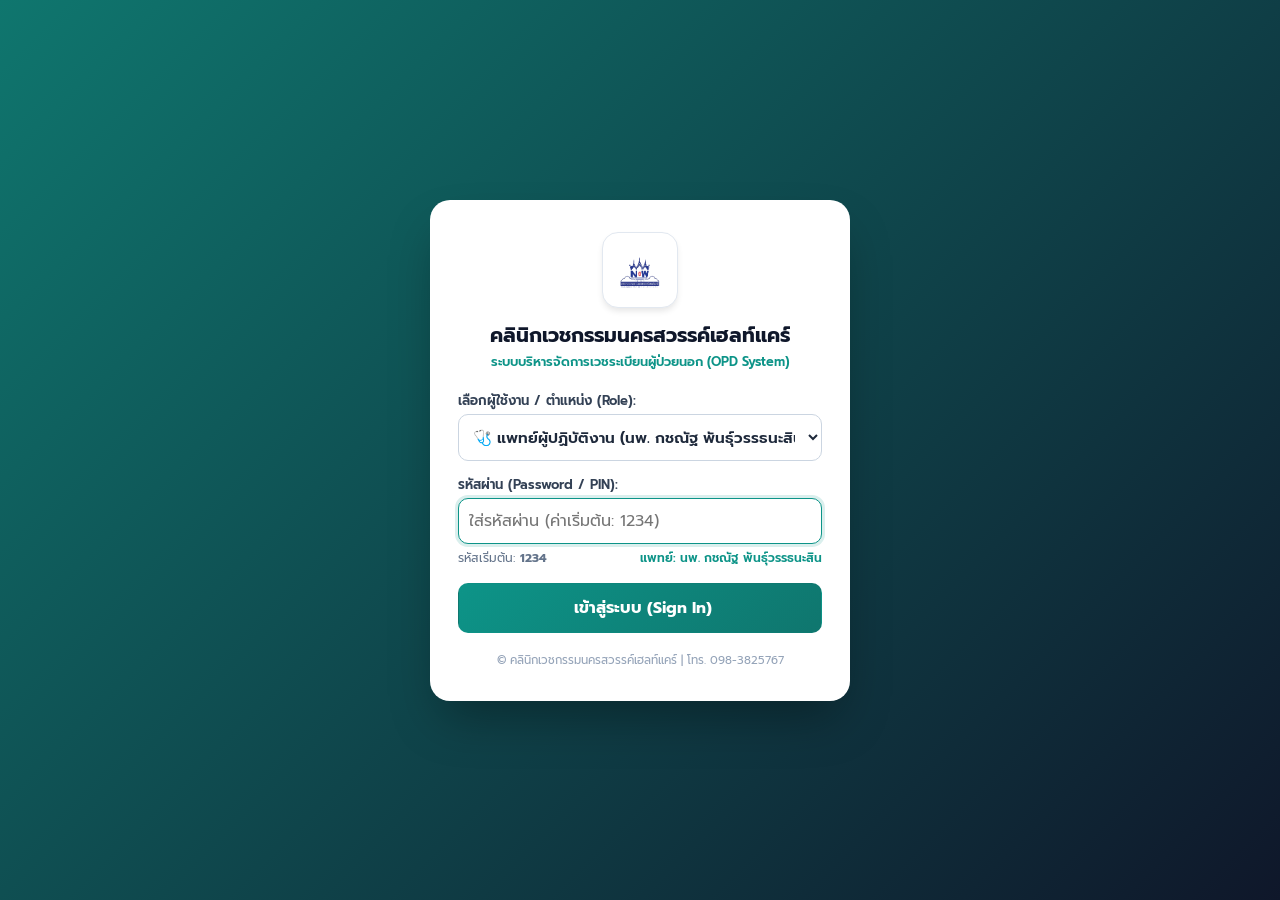
==== commit eba54271: "feat: Phase 2 - Extract CSS styles into css/style.css" ====
--- a/index.html
+++ b/index.html
@@ -18,892 +18,7 @@
   <script src="data/seed_patients.js"></script>
   <script src="data/clinic_defaults.js"></script>
 
-  <style>
-    :root {
-      --primary-50: #eef8f8;
-      --primary-100: #d5efee;
-      --primary-200: #aee0de;
-      --primary-500: #0d9488;
-      --primary-600: #0f766e;
-      --primary-700: #115e59;
-      --primary-800: #134e48;
-      --secondary-500: #2563eb;
-      --secondary-600: #1d4ed8;
-      --slate-50: #f8fafc;
-      --slate-100: #f1f5f9;
-      --slate-200: #e2e8f0;
-      --slate-300: #cbd5e1;
-      --slate-400: #94a3b8;
-      --slate-500: #64748b;
-      --slate-600: #475569;
-      --slate-700: #334155;
-      --slate-800: #1e293b;
-      --slate-900: #0f172a;
-      --emerald-500: #10b981;
-      --emerald-50: #ecfdf5;
-      --emerald-700: #047857;
-      --amber-500: #f59e0b;
-      --amber-50: #fffbeb;
-      --amber-700: #b45309;
-      --rose-500: #f43f5e;
-      --rose-50: #fff1f2;
-      --rose-700: #be123c;
-      --radius-sm: 6px;
-      --radius-md: 10px;
-      --radius-lg: 16px;
-      --radius-full: 9999px;
-      --shadow-sm: 0 1px 2px 0 rgb(0 0 0 / 0.05);
-      --shadow-md: 0 4px 6px -1px rgb(0 0 0 / 0.1), 0 2px 4px -2px rgb(0 0 0 / 0.1);
-      --shadow-lg: 0 10px 15px -3px rgb(0 0 0 / 0.1), 0 4px 6px -4px rgb(0 0 0 / 0.1);
-      --transition-fast: 0.15s ease;
-    }
-
-    * { box-sizing: border-box; margin: 0; padding: 0; }
-    body {
-      font-family: 'Prompt', 'Inter', sans-serif;
-      background-color: #f1f5f9;
-      color: var(--slate-800);
-      min-height: 100vh;
-      display: flex;
-      flex-direction: column;
-      overflow-x: hidden;
-    }
-
-    ::-webkit-scrollbar { width: 6px; height: 6px; }
-    ::-webkit-scrollbar-track { background: var(--slate-100); }
-    ::-webkit-scrollbar-thumb { background: var(--slate-300); border-radius: var(--radius-full); }
-
-    .topbar {
-      background: linear-gradient(135deg, #0f766e 0%, #1e293b 100%);
-      color: white;
-      padding: 8px 18px;
-      display: flex;
-      align-items: center;
-      justify-content: space-between;
-      box-shadow: var(--shadow-md);
-      position: sticky;
-      top: 0;
-      z-index: 50;
-      flex-wrap: wrap;
-      gap: 10px;
-    }
-
-    .brand-section { display: flex; align-items: center; gap: 12px; }
-    .brand-logo-img {
-      width: 44px; height: 44px;
-      border-radius: var(--radius-md);
-      object-fit: contain;
-      background: white;
-      padding: 2px;
-      box-shadow: 0 2px 4px rgba(0,0,0,0.15);
-    }
-    .brand-text h1 { font-size: 1.12rem; font-weight: 600; line-height: 1.2; }
-    .brand-text p { font-size: 0.76rem; color: #99f6e4; opacity: 0.9; }
-
-    .topbar-right { display: flex; align-items: center; gap: 10px; flex-wrap: wrap; }
-
-    .cloud-status-badge {
-      background: rgba(255, 255, 255, 0.14);
-      border: 1px solid rgba(255, 255, 255, 0.25);
-      color: white;
-      padding: 5px 12px;
-      border-radius: var(--radius-full);
-      font-size: 0.76rem;
-      font-weight: 600;
-      display: flex;
-      align-items: center;
-      gap: 6px;
-      cursor: pointer;
-      box-shadow: 0 2px 4px rgba(0,0,0,0.15);
-      transition: all var(--transition-fast);
-    }
-    .cloud-status-badge:hover {
-      background: rgba(255, 255, 255, 0.25);
-      transform: translateY(-1px);
-    }
-
-    .smartcard-btn-top {
-      background: linear-gradient(135deg, #3b82f6 0%, #1d4ed8 100%);
-      color: white;
-      border: 1px solid rgba(255, 255, 255, 0.3);
-      padding: 6px 14px;
-      border-radius: var(--radius-full);
-      font-size: 0.82rem;
-      font-weight: 600;
-      display: flex; align-items: center; gap: 6px;
-      cursor: pointer;
-      box-shadow: 0 2px 4px rgba(0,0,0,0.2);
-    }
-
-    .clock-badge {
-      background: rgba(255, 255, 255, 0.12);
-      border: 1px solid rgba(255, 255, 255, 0.18);
-      padding: 5px 10px;
-      border-radius: var(--radius-full);
-      font-size: 0.78rem;
-      display: flex; align-items: center; gap: 6px;
-      color: #e2e8f0;
-    }
-
-    .user-role-card {
-      background: rgba(255, 255, 255, 0.15);
-      border: 1px solid rgba(255, 255, 255, 0.25);
-      padding: 4px 10px;
-      border-radius: var(--radius-full);
-      display: flex; align-items: center; gap: 6px;
-      cursor: pointer;
-      color: white; font-size: 0.76rem; font-weight: 600;
-    }
-
-    .app-body { display: flex; flex: 1; height: calc(100vh - 60px); overflow: hidden; }
-    .sidebar {
-      width: 250px;
-      background: white;
-      border-right: 1px solid var(--slate-200);
-      display: flex; flex-direction: column; justify-content: space-between;
-      padding: 12px 8px;
-      user-select: none;
-      flex-shrink: 0;
-    }
-
-    .nav-list { list-style: none; display: flex; flex-direction: column; gap: 3px; }
-    .nav-item {
-      display: flex; align-items: center; gap: 10px;
-      padding: 8px 12px;
-      border-radius: var(--radius-md);
-      color: var(--slate-600);
-      font-size: 0.88rem; font-weight: 500;
-      cursor: pointer;
-      transition: all var(--transition-fast);
-      position: relative;
-    }
-    .nav-item:hover { background-color: var(--slate-100); color: var(--primary-700); }
-    .nav-item.active { background-color: var(--primary-50); color: var(--primary-700); font-weight: 600; }
-    .nav-item.active::before {
-      content: ''; position: absolute; left: 0; top: 6px; bottom: 6px; width: 4px;
-      background-color: var(--primary-600); border-radius: 0 4px 4px 0;
-    }
-    .nav-item .badge-count {
-      margin-left: auto;
-      background: var(--slate-200); color: var(--slate-700);
-      font-size: 0.7rem; padding: 2px 6px; border-radius: var(--radius-full); font-weight: 600;
-    }
-    .nav-item.active .badge-count { background: var(--primary-200); color: var(--primary-800); }
-    .nav-item .badge-count.alert { background: var(--rose-500); color: white; }
-
-    .sidebar-footer { padding-top: 10px; border-top: 1px solid var(--slate-200); }
-    .active-patient-card {
-      background: linear-gradient(135deg, var(--primary-50) 0%, #f0fdf4 100%);
-      border: 1px solid var(--primary-200);
-      border-radius: var(--radius-md);
-      padding: 8px; margin-bottom: 6px;
-    }
-    .active-patient-card h4 { font-size: 0.74rem; color: var(--primary-700); text-transform: uppercase; margin-bottom: 2px; }
-    .active-patient-name { font-weight: 600; font-size: 0.86rem; color: var(--slate-800); white-space: nowrap; overflow: hidden; text-overflow: ellipsis; }
-    .active-patient-meta { font-size: 0.72rem; color: var(--slate-500); display: flex; justify-content: space-between; margin-top: 2px; }
-
-    .main-content { flex: 1; background-color: #f8fafc; overflow-y: auto; padding: 18px 22px; }
-    .tab-pane { display: none; animation: fadeIn 0.2s ease forwards; }
-    .tab-pane.active { display: block; }
-    @keyframes fadeIn { from { opacity: 0; transform: translateY(4px); } to { opacity: 1; transform: translateY(0); } }
-
-    .page-header { display: flex; justify-content: space-between; align-items: center; margin-bottom: 16px; flex-wrap: wrap; gap: 8px; }
-    .page-title { font-size: 1.3rem; font-weight: 600; color: var(--slate-800); display: flex; align-items: center; gap: 8px; }
-    .page-subtitle { font-size: 0.8rem; color: var(--slate-500); margin-top: 2px; }
-    .header-actions { display: flex; align-items: center; gap: 8px; flex-wrap: wrap; }
-
-    .card { background: white; border: 1px solid var(--slate-200); border-radius: var(--radius-lg); padding: 16px; box-shadow: var(--shadow-sm); margin-bottom: 16px; }
-    .card-header { display: flex; align-items: center; justify-content: space-between; margin-bottom: 12px; padding-bottom: 8px; border-bottom: 1px solid var(--slate-100); flex-wrap: wrap; gap: 6px; }
-    .card-title { font-size: 0.98rem; font-weight: 600; color: var(--slate-800); display: flex; align-items: center; gap: 6px; }
-
-    .btn { display: inline-flex; align-items: center; justify-content: center; gap: 6px; padding: 6px 12px; font-family: inherit; font-size: 0.84rem; font-weight: 500; border-radius: var(--radius-md); cursor: pointer; border: 1px solid transparent; text-decoration: none; white-space: nowrap; }
-    .btn-sm { padding: 4px 8px; font-size: 0.76rem; border-radius: var(--radius-sm); }
-    .btn-primary { background-color: var(--primary-600); color: white; }
-    .btn-primary:hover { background-color: var(--primary-700); }
-    .btn-secondary { background-color: var(--slate-100); border-color: var(--slate-200); color: var(--slate-700); }
-    .btn-secondary:hover { background-color: var(--slate-200); color: var(--slate-900); }
-    .btn-emerald { background-color: var(--emerald-500); color: white; }
-    .btn-emerald:hover { background-color: var(--emerald-700); }
-    .btn-danger { background-color: var(--rose-50); border-color: #fecdd3; color: var(--rose-700); }
-    .btn-danger:hover { background-color: var(--rose-500); color: white; }
-    .btn-outline { background-color: transparent; border-color: var(--slate-300); color: var(--slate-600); }
-    .btn-outline:hover { background-color: var(--slate-50); color: var(--slate-800); }
-
-    .badge { display: inline-flex; align-items: center; gap: 4px; padding: 2px 7px; border-radius: var(--radius-full); font-size: 0.72rem; font-weight: 500; }
-    .badge-primary { background: var(--primary-100); color: var(--primary-800); }
-    .badge-success { background: var(--emerald-50); color: var(--emerald-700); border: 1px solid #a7f3d0; }
-    .badge-warning { background: var(--amber-50); color: var(--amber-700); border: 1px solid #fde68a; }
-    .badge-danger { background: var(--rose-50); color: var(--rose-700); border: 1px solid #fecdd3; font-weight: 600; }
-    .badge-gray { background: var(--slate-100); color: var(--slate-600); }
-    .badge-blue { background: #dbeafe; color: #1e40af; border: 1px solid #bfdbfe; }
-
-    .stat-grid { display: grid; grid-template-columns: repeat(auto-fit, minmax(190px, 1fr)); gap: 12px; margin-bottom: 16px; }
-    .stat-card { background: white; border: 1px solid var(--slate-200); border-radius: var(--radius-lg); padding: 14px 16px; display: flex; align-items: center; justify-content: space-between; }
-    .stat-info h3 { font-size: 0.78rem; color: var(--slate-500); font-weight: 500; margin-bottom: 2px; }
-    .stat-info .stat-value { font-size: 1.4rem; font-weight: 700; color: var(--slate-900); }
-    .stat-icon { width: 40px; height: 40px; border-radius: var(--radius-md); display: flex; align-items: center; justify-content: center; }
-    .stat-icon.teal { background: var(--primary-50); color: var(--primary-600); }
-    .stat-icon.blue { background: #eff6ff; color: var(--secondary-600); }
-    .stat-icon.emerald { background: var(--emerald-50); color: var(--emerald-600); }
-    .stat-icon.rose { background: var(--rose-50); color: var(--rose-600); }
-
-    .form-group { margin-bottom: 10px; position: relative; }
-    .form-label { display: block; font-size: 0.82rem; font-weight: 500; color: var(--slate-700); margin-bottom: 3px; }
-    .form-label .required { color: var(--rose-500); }
-    .form-input, .form-select, .form-textarea {
-      width: 100%; padding: 7px 10px; font-family: inherit; font-size: 0.86rem;
-      color: var(--slate-800); background-color: white; border: 1px solid var(--slate-300);
-      border-radius: var(--radius-md); outline: none;
-    }
-    .form-input:focus, .form-select:focus, .form-textarea:focus { border-color: var(--primary-500); box-shadow: 0 0 0 3px rgba(13, 148, 136, 0.15); }
-    .form-row { display: grid; grid-template-columns: repeat(auto-fit, minmax(160px, 1fr)); gap: 10px; }
-    .form-row-2 { grid-template-columns: 1fr 1fr; }
-    .form-row-3 { grid-template-columns: 1fr 1fr 1fr; }
-    .form-row-4 { grid-template-columns: 1fr 1fr 1fr 1fr; }
-
-    .table-container { width: 100%; overflow-x: auto; border: 1px solid var(--slate-200); border-radius: var(--radius-md); background: white; }
-    .table { width: 100%; border-collapse: collapse; font-size: 0.84rem; text-align: left; }
-    .table th { background-color: var(--slate-50); color: var(--slate-600); font-weight: 600; padding: 8px 12px; border-bottom: 1px solid var(--slate-200); white-space: nowrap; }
-    .table td { padding: 8px 12px; border-bottom: 1px solid var(--slate-100); color: var(--slate-700); vertical-align: middle; }
-    .table tbody tr:hover { background-color: #f8fafc; }
-
-    .filter-bar { display: flex; gap: 8px; align-items: center; margin-bottom: 12px; flex-wrap: wrap; }
-    .search-input-wrap { position: relative; flex: 1; min-width: 200px; }
-    .search-input-wrap i { position: absolute; left: 10px; top: 50%; transform: translateY(-50%); color: var(--slate-400); pointer-events: none; }
-    .search-input-wrap input { padding-left: 32px; }
-
-    .vitals-grid { display: grid; grid-template-columns: repeat(auto-fit, minmax(120px, 1fr)); gap: 8px; background: var(--slate-50); padding: 10px; border-radius: var(--radius-md); border: 1px solid var(--slate-200); }
-    .vital-box { background: white; padding: 6px 8px; border-radius: var(--radius-sm); border: 1px solid var(--slate-200); }
-    .vital-box label { font-size: 0.7rem; color: var(--slate-500); display: block; font-weight: 500; }
-    .vital-box input { width: 100%; border: none; font-size: 0.9rem; font-weight: 600; color: var(--slate-800); outline: none; padding: 2px 0; }
-
-    .allergy-banner { background-color: var(--rose-50); border: 1px solid #fecdd3; border-radius: var(--radius-md); padding: 8px 12px; display: flex; align-items: center; gap: 8px; color: var(--rose-700); font-size: 0.84rem; margin-bottom: 10px; }
-    
-    /* ICD-10 Dropdown Autocomplete */
-    .autocomplete-list {
-      position: absolute; top: 100%; left: 0; right: 0; background: white;
-      border: 1px solid var(--primary-500); border-radius: var(--radius-md);
-      box-shadow: var(--shadow-lg); z-index: 100; max-height: 220px; overflow-y: auto;
-      display: none;
-    }
-    .autocomplete-item {
-      padding: 8px 12px; cursor: pointer; font-size: 0.82rem; border-bottom: 1px solid var(--slate-100);
-    }
-    .autocomplete-item:hover { background: var(--primary-50); color: var(--primary-800); }
-
-    .label-sticker-grid { display: grid; grid-template-columns: repeat(auto-fill, minmax(260px, 1fr)); gap: 14px; }
-    .label-sticker { background: white; border: 2px dashed #0f766e; border-radius: 8px; padding: 12px; font-family: 'Sarabun', 'Prompt', sans-serif; display: flex; flex-direction: column; justify-content: space-between; min-height: 170px; }
-    .label-sticker .lbl-header { font-size: 0.82rem; font-weight: 700; color: #0f766e; border-bottom: 1px solid #cbd5e1; padding-bottom: 4px; margin-bottom: 4px; display: flex; justify-content: space-between; }
-    .label-sticker .lbl-patient { font-size: 0.78rem; margin-bottom: 4px; color: #334155; }
-    .label-sticker .lbl-drug { font-size: 0.95rem; font-weight: 700; color: #0f172a; margin-bottom: 3px; }
-    .label-sticker .lbl-sig { font-size: 0.84rem; font-weight: 600; color: #1e40af; background: #eff6ff; padding: 4px 6px; border-radius: 4px; margin-bottom: 4px; line-height: 1.3; }
-    .label-sticker .lbl-footer { font-size: 0.7rem; color: #64748b; display: flex; justify-content: space-between; border-top: 1px dotted #cbd5e1; padding-top: 3px; }
-
-    .paper-a4 { background: white; width: 100%; max-width: 800px; margin: 0 auto; padding: 24px 32px; border: 1px solid var(--slate-300); box-shadow: var(--shadow-md); font-family: 'Sarabun', 'Prompt', sans-serif; color: #111; line-height: 1.45; }
-    .paper-header { text-align: center; border-bottom: 2px solid #000; padding-bottom: 8px; margin-bottom: 12px; position: relative; }
-    .paper-logo { position: absolute; left: 0; top: 0; width: 60px; height: 60px; object-fit: contain; }
-    .paper-header h2 { font-size: 1.3rem; font-weight: 700; margin-bottom: 2px; }
-    .paper-header p { font-size: 0.82rem; color: #333; }
-    .doc-title { text-align: center; font-size: 1.15rem; font-weight: 700; margin: 10px 0; text-decoration: underline; }
-    .doc-meta { display: flex; justify-content: space-between; font-size: 0.85rem; margin-bottom: 12px; }
-    .doc-content { font-size: 0.88rem; line-height: 1.6; margin-bottom: 20px; }
-    .doc-signature { display: flex; justify-content: flex-end; margin-top: 24px; text-align: center; }
-    .signature-box { width: 240px; }
-
-    .modal-backdrop { display: none; position: fixed; inset: 0; background: rgba(15, 23, 42, 0.65); backdrop-filter: blur(4px); z-index: 100; align-items: center; justify-content: center; padding: 20px; }
-    .modal-backdrop.active { display: flex; animation: fadeIn 0.2s ease; }
-    .modal { background: white; border-radius: var(--radius-lg); width: 100%; max-width: 700px; max-height: 90vh; display: flex; flex-direction: column; box-shadow: var(--shadow-xl); overflow: hidden; }
-    .modal-lg { max-width: 900px; }
-    .modal-sm { max-width: 440px; }
-    .modal-header { padding: 12px 16px; border-bottom: 1px solid var(--slate-200); display: flex; align-items: center; justify-content: space-between; background: var(--slate-50); }
-    .modal-title { font-size: 1rem; font-weight: 600; color: var(--slate-800); display: flex; align-items: center; gap: 6px; }
-    .modal-close { background: transparent; border: none; font-size: 1.2rem; color: var(--slate-400); cursor: pointer; padding: 4px; border-radius: var(--radius-sm); }
-    .modal-close:hover { color: var(--rose-500); }
-    .modal-body { padding: 16px; overflow-y: auto; flex: 1; }
-    .modal-footer { padding: 10px 16px; border-top: 1px solid var(--slate-200); background: var(--slate-50); display: flex; justify-content: flex-end; gap: 8px; }
-
-    /* Lab Drag & Drop Area */
-    .dropzone-area {
-      border: 2px dashed #0d9488;
-      border-radius: var(--radius-md);
-      background: #f0fdfa;
-      padding: 16px 12px;
-      text-align: center;
-      cursor: pointer;
-      transition: all 0.2s ease;
-      color: #0f766e;
-      margin-top: 8px;
-    }
-    .dropzone-area:hover, .dropzone-area.dragover {
-      background: #ccfbf1;
-      border-color: #0f766e;
-      transform: scale(1.005);
-    }
-    .lab-attachment-grid {
-      display: grid;
-      grid-template-columns: repeat(auto-fill, minmax(200px, 1fr));
-      gap: 10px;
-      margin-top: 10px;
-    }
-    .lab-attachment-card {
-      background: white;
-      border: 1px solid #cbd5e1;
-      border-radius: 8px;
-      padding: 8px;
-      display: flex;
-      flex-direction: column;
-      justify-content: space-between;
-      box-shadow: var(--shadow-sm);
-    }
-    .lab-thumb-wrap {
-      width: 100%;
-      height: 85px;
-      background: #f1f5f9;
-      border-radius: 4px;
-      overflow: hidden;
-      display: flex;
-      align-items: center;
-      justify-content: center;
-      cursor: pointer;
-      margin-bottom: 6px;
-    }
-    .lab-thumb-wrap img {
-      width: 100%;
-      height: 100%;
-      object-fit: cover;
-    }
-    .dx-chip-list {
-      display: flex;
-      flex-wrap: wrap;
-      gap: 6px;
-      margin-top: 6px;
-      min-height: 32px;
-    }
-    .dx-chip {
-      display: inline-flex;
-      align-items: center;
-      gap: 6px;
-      padding: 4px 10px;
-      border-radius: 20px;
-      font-size: 0.82rem;
-      font-weight: 500;
-      box-shadow: 0 1px 2px rgba(0,0,0,0.05);
-    }
-    .dx-chip.primary {
-      background: #ecfdf5;
-      color: #065f46;
-      border: 1.5px solid #10b981;
-    }
-    .dx-chip.secondary {
-      background: #eff6ff;
-      color: #1e40af;
-      border: 1.5px solid #60a5fa;
-    }
-    .dose-unit-btn {
-      padding: 4px 8px;
-      font-size: 0.76rem;
-      border: 1px solid #cbd5e1;
-      border-radius: 6px;
-      background: white;
-      cursor: pointer;
-      transition: all 0.15s;
-    }
-    .dose-unit-btn:hover, .dose-unit-btn.active {
-      background: #0d9488;
-      color: white;
-      border-color: #0d9488;
-    }
-    /* Sidebar Toggle & Mobile Responsive Controls */
-    .sidebar-toggle-btn {
-      background: rgba(255, 255, 255, 0.15);
-      border: 1px solid rgba(255, 255, 255, 0.25);
-      color: white;
-      width: 38px;
-      height: 38px;
-      border-radius: var(--radius-md);
-      display: inline-flex;
-      align-items: center;
-      justify-content: center;
-      cursor: pointer;
-      transition: all var(--transition-fast);
-      flex-shrink: 0;
-    }
-    .sidebar-toggle-btn:hover {
-      background: rgba(255, 255, 255, 0.28);
-      transform: scale(1.04);
-    }
-    .sidebar-toggle-btn:active {
-      transform: scale(0.96);
-    }
-    .sidebar-close-btn {
-      display: none;
-      background: transparent;
-      border: none;
-      color: var(--slate-400);
-      cursor: pointer;
-      padding: 6px;
-      border-radius: var(--radius-sm);
-      transition: all 0.15s;
-    }
-    .sidebar-close-btn:hover {
-      color: var(--rose-600);
-      background: var(--rose-50);
-    }
-    .sidebar-backdrop {
-      display: none;
-      position: fixed;
-      inset: 0;
-      background: rgba(15, 23, 42, 0.6);
-      backdrop-filter: blur(4px);
-      z-index: 998;
-      opacity: 0;
-      visibility: hidden;
-      transition: opacity 0.25s ease, visibility 0.25s ease;
-    }
-
-    /* Desktop Sidebar Collapsing */
-    @media (min-width: 769px) {
-      .sidebar {
-        transition: width 0.25s cubic-bezier(0.4, 0, 0.2, 1), padding 0.25s ease, opacity 0.2s ease;
-      }
-      body.sidebar-collapsed .sidebar {
-        width: 0 !important;
-        padding: 0 !important;
-        border-right: none !important;
-        overflow: hidden !important;
-        opacity: 0;
-        pointer-events: none;
-      }
-    }
-
-    /* Tablet & Responsive Stacking */
-    @media (max-width: 900px) {
-      .form-row[style*="grid-template-columns"] {
-        grid-template-columns: 1fr !important;
-        gap: 12px !important;
-      }
-    }
-
-    /* Mobile Portrait Responsiveness (<= 768px) */
-    @media (max-width: 768px) {
-      .topbar {
-        padding: 8px 10px;
-        gap: 6px;
-      }
-      .brand-section {
-        gap: 8px;
-        flex: 1;
-        min-width: 0;
-      }
-      .brand-logo-img {
-        width: 34px;
-        height: 34px;
-      }
-      .brand-text h1 {
-        font-size: 0.88rem;
-        line-height: 1.2;
-        white-space: nowrap;
-        overflow: hidden;
-        text-overflow: ellipsis;
-      }
-      .brand-text p {
-        display: none; /* Hide address subtitle on vertical mobile to keep topbar clean */
-      }
-      .topbar-right {
-        gap: 6px;
-      }
-      .clock-badge {
-        display: none; /* Hide live clock on mobile to prioritize action buttons */
-      }
-      .smartcard-btn-top {
-        padding: 4px 8px;
-        font-size: 0.72rem;
-      }
-      .user-role-card {
-        padding: 4px 7px;
-        font-size: 0.7rem;
-      }
-
-      .app-body {
-        height: calc(100vh - 52px);
-        height: calc(100dvh - 52px);
-        position: relative;
-      }
-
-      .sidebar {
-        position: fixed;
-        top: 0;
-        left: 0;
-        bottom: 0;
-        width: min(290px, 86vw);
-        height: 100%;
-        height: 100dvh;
-        z-index: 999;
-        box-shadow: 0 20px 25px -5px rgba(0, 0, 0, 0.4);
-        transform: translateX(-100%);
-        transition: transform 0.3s cubic-bezier(0.4, 0, 0.2, 1);
-        overflow-y: auto;
-        border-right: none;
-      }
-
-      body.sidebar-open .sidebar {
-        transform: translateX(0);
-      }
-
-      .sidebar-close-btn {
-        display: inline-flex;
-        align-items: center;
-        justify-content: center;
-      }
-
-      .sidebar-backdrop {
-        display: block;
-      }
-      body.sidebar-open .sidebar-backdrop {
-        opacity: 1;
-        visibility: visible;
-        pointer-events: auto;
-      }
-
-      .main-content {
-        padding: 10px 8px;
-        width: 100%;
-      }
-
-      .page-header {
-        flex-direction: column;
-        align-items: flex-start;
-        gap: 6px;
-        margin-bottom: 10px;
-      }
-      .page-title {
-        font-size: 1.1rem;
-      }
-      .header-actions {
-        width: 100%;
-        display: flex;
-        gap: 6px;
-        overflow-x: auto;
-        padding-bottom: 2px;
-      }
-      .header-actions .btn {
-        font-size: 0.76rem;
-        padding: 5px 9px;
-        white-space: nowrap;
-      }
-
-      /* Grids & Cards */
-      .stat-grid {
-        grid-template-columns: repeat(2, 1fr) !important;
-        gap: 8px !important;
-        margin-bottom: 12px;
-      }
-      .stat-card {
-        padding: 10px;
-      }
-      .stat-info h3 {
-        font-size: 0.7rem;
-      }
-      .stat-info .stat-value {
-        font-size: 1.15rem;
-      }
-      .stat-icon {
-        width: 32px;
-        height: 32px;
-      }
-
-      /* Responsive Form Rows */
-      .form-row, .form-row-2, .form-row-3, .form-row-4 {
-        grid-template-columns: 1fr !important;
-        gap: 8px !important;
-      }
-
-      /* Vitals grid on mobile vertical */
-      .vitals-grid {
-        grid-template-columns: repeat(3, 1fr) !important;
-        gap: 6px !important;
-        padding: 6px;
-      }
-      .vital-box {
-        padding: 4px 6px;
-      }
-      .vital-box label {
-        font-size: 0.65rem;
-      }
-      .vital-box input {
-        font-size: 0.84rem;
-      }
-
-      /* Filter and search bars */
-      .filter-bar {
-        flex-direction: column;
-        align-items: stretch;
-        gap: 6px;
-      }
-      .search-input-wrap {
-        min-width: 100% !important;
-      }
-      .filter-bar .form-select {
-        width: 100% !important;
-      }
-
-      /* Modals on mobile */
-      .modal-backdrop {
-        padding: 6px;
-      }
-      .modal {
-        max-width: 100% !important;
-        max-height: 94vh !important;
-        width: 100% !important;
-        border-radius: var(--radius-md);
-      }
-      .modal-header {
-        padding: 10px 12px;
-      }
-      .modal-title {
-        font-size: 0.92rem;
-      }
-      .modal-body {
-        padding: 10px;
-      }
-      .modal-footer {
-        padding: 8px 10px;
-        flex-wrap: wrap;
-      }
-
-      /* Smart card checkin banner */
-      .card[style*="linear-gradient(135deg, #0d9488"] div[style*="justify-content: space-between"] {
-        flex-direction: column;
-        align-items: stretch;
-        gap: 10px;
-      }
-      .card[style*="linear-gradient(135deg, #0d9488"] div[style*="position: relative; width: 250px;"] {
-        width: 100% !important;
-      }
-    }
-
-    @media (max-width: 480px) {
-      .vitals-grid {
-        grid-template-columns: repeat(2, 1fr) !important;
-      }
-      .stat-grid {
-        grid-template-columns: 1fr !important;
-      }
-    }
-
-    /* CERTIFICATE A4 PRINT & PREVIEW STYLES */
-    .cert-a4-page {
-      width: 210mm;
-      min-height: 297mm;
-      max-height: 297mm;
-      padding: 14mm 18mm 12mm 18mm;
-      margin: 0 auto;
-      background: #ffffff;
-      box-sizing: border-box;
-      box-shadow: 0 8px 30px rgba(0,0,0,0.25);
-      font-family: 'AngsanaUPC', 'Angsana New', 'Sarabun', sans-serif;
-      color: #000000;
-      line-height: 1.32;
-      position: relative;
-      overflow: hidden;
-      text-align: left;
-    }
-    .cert-a4-page * { box-sizing: border-box; }
-    .cert-header-title { text-align: center; font-size: 20pt; font-weight: bold; color: #000; margin-bottom: 2px; }
-    .cert-badge { background: #000; color: #fff !important; font-weight: bold; padding: 1px 7px; font-size: 13pt; border-radius: 2px; display: inline-block; }
-    .cert-section-title { font-size: 14pt; font-weight: bold; display: inline-block; vertical-align: middle; }
-    .cert-row { display: flex; align-items: baseline; font-size: 14pt; margin-top: 5px; margin-bottom: 5px; width: 100%; }
-    .cert-label { white-space: nowrap; flex-shrink: 0; }
-    .cert-fill { border-bottom: 1px dotted #000; flex: 1; padding: 0 6px; min-height: 20px; color: #000; }
-    .cert-fill-fixed { border-bottom: 1px dotted #000; padding: 0 4px; display: inline-block; text-align: center; }
-    .cert-checkbox-box { display: inline-flex; align-items: center; justify-content: center; width: 14px; height: 14px; border: 1.2px solid #000; margin-right: 5px; vertical-align: middle; font-size: 11pt; line-height: 1; font-weight: bold; }
-    .cert-divider { border-top: 1px dashed #999; margin: 8px 0; }
-    .cert-footer-notes { font-size: 10pt; color: #333; border-top: 1px solid #aaa; padding-top: 4px; margin-top: 8px; line-height: 1.25; }
-
-    /* AI OCR & DRUG HISTORY ENHANCED STYLES */
-    .ocr-dropzone {
-      border: 2px dashed #a855f7;
-      background: #faf5ff;
-      border-radius: var(--radius-md);
-      padding: 20px;
-      text-align: center;
-      cursor: pointer;
-      transition: all 0.2s ease;
-    }
-    .ocr-dropzone:hover, .ocr-dropzone.dragover {
-      border-color: #7c3aed;
-      background: #f3e8ff;
-      transform: scale(1.005);
-    }
-    .ocr-badge-match {
-      background: #ecfdf5;
-      color: #047857;
-      border: 1px solid #a7f3d0;
-      padding: 3px 8px;
-      border-radius: 6px;
-      font-size: 0.75rem;
-      font-weight: 700;
-      display: inline-flex;
-      align-items: center;
-      gap: 4px;
-    }
-    .ocr-badge-new {
-      background: #eff6ff;
-      color: #1d4ed8;
-      border: 1px solid #bfdbfe;
-      padding: 3px 8px;
-      border-radius: 6px;
-      font-size: 0.75rem;
-      font-weight: 700;
-      display: inline-flex;
-      align-items: center;
-      gap: 4px;
-    }
-    .ocr-table th, .ocr-table td {
-      padding: 6px 8px;
-      vertical-align: middle;
-      font-size: 0.82rem;
-    }
-    .ocr-table input.form-input, .ocr-table select.form-select {
-      padding: 3px 6px;
-      font-size: 0.82rem;
-      height: 28px;
-    }
-    .ocr-diff-up {
-      color: #dc2626;
-      font-size: 0.73rem;
-      font-weight: 700;
-    }
-    .ocr-diff-down {
-      color: #16a34a;
-      font-size: 0.73rem;
-      font-weight: 700;
-    }
-    .kpi-stat-card {
-      background: white;
-      border: 1px solid #e2e8f0;
-      border-radius: 10px;
-      padding: 12px 14px;
-      display: flex;
-      align-items: center;
-      gap: 12px;
-      box-shadow: 0 1px 3px rgba(0,0,0,0.05);
-    }
-    .kpi-stat-icon {
-      width: 40px;
-      height: 40px;
-      border-radius: 8px;
-      display: flex;
-      align-items: center;
-      justify-content: center;
-      flex-shrink: 0;
-    }
-
-  
-    /* ==========================================================================
-       AI OCR & Drug Inbound Super-Wide Modern Layout
-       ========================================================================== */
-    .modal-ocr-wide {
-      width: 96vw !important;
-      max-width: 1580px !important;
-      height: 94vh !important;
-      max-height: 96vh !important;
-      display: flex !important;
-      flex-direction: column !important;
-      border-radius: 12px !important;
-      transition: all 0.25s cubic-bezier(0.4, 0, 0.2, 1);
-    }
-    .modal-ocr-fullscreen {
-      width: 100vw !important;
-      max-width: 100vw !important;
-      height: 100vh !important;
-      max-height: 100vh !important;
-      border-radius: 0 !important;
-    }
-    .ocr-dropzone {
-      border: 2px dashed #c084fc;
-      background: #faf5ff;
-      border-radius: 8px;
-      padding: 10px 14px;
-      text-align: center;
-      cursor: pointer;
-      transition: all 0.2s ease;
-    }
-    .ocr-dropzone:hover, .ocr-dropzone.dragover {
-      border-color: #7c3aed;
-      background: #f3e8ff;
-    }
-    .ocr-table {
-      border-collapse: separate;
-      border-spacing: 0;
-      width: 100%;
-    }
-    .ocr-table th {
-      background: #f1f5f9;
-      color: #334155;
-      font-weight: 700;
-      font-size: 0.82rem;
-      padding: 8px 10px;
-      border-bottom: 2px solid #cbd5e1;
-      white-space: nowrap;
-      position: sticky;
-      top: 0;
-      z-index: 3;
-    }
-    .ocr-table td {
-      padding: 5px 6px;
-      vertical-align: middle;
-      border-bottom: 1px solid #e2e8f0;
-      background: #ffffff;
-    }
-    .ocr-table tr:hover td {
-      background: #f8fafc;
-    }
-    .ocr-table tr.row-selected td {
-      background: #f5f3ff !important;
-    }
-    .ocr-table input.form-input, .ocr-table select.form-select {
-      padding: 5px 8px;
-      font-size: 0.84rem;
-      height: 34px;
-      border: 1px solid #cbd5e1;
-      border-radius: 6px;
-      width: 100%;
-      background: #ffffff;
-    }
-    .ocr-table input.form-input:focus, .ocr-table select.form-select:focus {
-      border-color: #7c3aed;
-      box-shadow: 0 0 0 2px rgba(124, 58, 237, 0.15);
-      background: #ffffff;
-    }
-    .ocr-badge-match {
-      display: inline-flex;
-      align-items: center;
-      gap: 4px;
-      padding: 4px 8px;
-      background: #ecfdf5;
-      color: #047857;
-      border: 1px solid #a7f3d0;
-      border-radius: 6px;
-      font-size: 0.74rem;
-      font-weight: 600;
-      white-space: nowrap;
-    }
-    .ocr-badge-new {
-      display: inline-flex;
-      align-items: center;
-      gap: 4px;
-      padding: 4px 8px;
-      background: #eff6ff;
-      color: #1d4ed8;
-      border: 1px solid #bfdbfe;
-      border-radius: 6px;
-      font-size: 0.74rem;
-      font-weight: 600;
-      white-space: nowrap;
-    }
-
-  </style>
+  <link rel="stylesheet" href="css/style.css">
   <script src="https://cdnjs.cloudflare.com/ajax/libs/pdf.js/3.11.174/pdf.min.js"></script>
 </head>
 <body>
--- a/css/style.css
+++ b/css/style.css
@@ -0,0 +1,888 @@
+/* ==========================================================================
+   OPD System - Clinic Design System & UI Stylesheet
+   คลินิกเวชกรรมนครสวรรค์เฮลท์แคร์
+   ========================================================================== */
+
+:root {
+      --primary-50: #eef8f8;
+      --primary-100: #d5efee;
+      --primary-200: #aee0de;
+      --primary-500: #0d9488;
+      --primary-600: #0f766e;
+      --primary-700: #115e59;
+      --primary-800: #134e48;
+      --secondary-500: #2563eb;
+      --secondary-600: #1d4ed8;
+      --slate-50: #f8fafc;
+      --slate-100: #f1f5f9;
+      --slate-200: #e2e8f0;
+      --slate-300: #cbd5e1;
+      --slate-400: #94a3b8;
+      --slate-500: #64748b;
+      --slate-600: #475569;
+      --slate-700: #334155;
+      --slate-800: #1e293b;
+      --slate-900: #0f172a;
+      --emerald-500: #10b981;
+      --emerald-50: #ecfdf5;
+      --emerald-700: #047857;
+      --amber-500: #f59e0b;
+      --amber-50: #fffbeb;
+      --amber-700: #b45309;
+      --rose-500: #f43f5e;
+      --rose-50: #fff1f2;
+      --rose-700: #be123c;
+      --radius-sm: 6px;
+      --radius-md: 10px;
+      --radius-lg: 16px;
+      --radius-full: 9999px;
+      --shadow-sm: 0 1px 2px 0 rgb(0 0 0 / 0.05);
+      --shadow-md: 0 4px 6px -1px rgb(0 0 0 / 0.1), 0 2px 4px -2px rgb(0 0 0 / 0.1);
+      --shadow-lg: 0 10px 15px -3px rgb(0 0 0 / 0.1), 0 4px 6px -4px rgb(0 0 0 / 0.1);
+      --transition-fast: 0.15s ease;
+    }
+
+    * { box-sizing: border-box; margin: 0; padding: 0; }
+    body {
+      font-family: 'Prompt', 'Inter', sans-serif;
+      background-color: #f1f5f9;
+      color: var(--slate-800);
+      min-height: 100vh;
+      display: flex;
+      flex-direction: column;
+      overflow-x: hidden;
+    }
+
+    ::-webkit-scrollbar { width: 6px; height: 6px; }
+    ::-webkit-scrollbar-track { background: var(--slate-100); }
+    ::-webkit-scrollbar-thumb { background: var(--slate-300); border-radius: var(--radius-full); }
+
+    .topbar {
+      background: linear-gradient(135deg, #0f766e 0%, #1e293b 100%);
+      color: white;
+      padding: 8px 18px;
+      display: flex;
+      align-items: center;
+      justify-content: space-between;
+      box-shadow: var(--shadow-md);
+      position: sticky;
+      top: 0;
+      z-index: 50;
+      flex-wrap: wrap;
+      gap: 10px;
+    }
+
+    .brand-section { display: flex; align-items: center; gap: 12px; }
+    .brand-logo-img {
+      width: 44px; height: 44px;
+      border-radius: var(--radius-md);
+      object-fit: contain;
+      background: white;
+      padding: 2px;
+      box-shadow: 0 2px 4px rgba(0,0,0,0.15);
+    }
+    .brand-text h1 { font-size: 1.12rem; font-weight: 600; line-height: 1.2; }
+    .brand-text p { font-size: 0.76rem; color: #99f6e4; opacity: 0.9; }
+
+    .topbar-right { display: flex; align-items: center; gap: 10px; flex-wrap: wrap; }
+
+    .cloud-status-badge {
+      background: rgba(255, 255, 255, 0.14);
+      border: 1px solid rgba(255, 255, 255, 0.25);
+      color: white;
+      padding: 5px 12px;
+      border-radius: var(--radius-full);
+      font-size: 0.76rem;
+      font-weight: 600;
+      display: flex;
+      align-items: center;
+      gap: 6px;
+      cursor: pointer;
+      box-shadow: 0 2px 4px rgba(0,0,0,0.15);
+      transition: all var(--transition-fast);
+    }
+    .cloud-status-badge:hover {
+      background: rgba(255, 255, 255, 0.25);
+      transform: translateY(-1px);
+    }
+
+    .smartcard-btn-top {
+      background: linear-gradient(135deg, #3b82f6 0%, #1d4ed8 100%);
+      color: white;
+      border: 1px solid rgba(255, 255, 255, 0.3);
+      padding: 6px 14px;
+      border-radius: var(--radius-full);
+      font-size: 0.82rem;
+      font-weight: 600;
+      display: flex; align-items: center; gap: 6px;
+      cursor: pointer;
+      box-shadow: 0 2px 4px rgba(0,0,0,0.2);
+    }
+
+    .clock-badge {
+      background: rgba(255, 255, 255, 0.12);
+      border: 1px solid rgba(255, 255, 255, 0.18);
+      padding: 5px 10px;
+      border-radius: var(--radius-full);
+      font-size: 0.78rem;
+      display: flex; align-items: center; gap: 6px;
+      color: #e2e8f0;
+    }
+
+    .user-role-card {
+      background: rgba(255, 255, 255, 0.15);
+      border: 1px solid rgba(255, 255, 255, 0.25);
+      padding: 4px 10px;
+      border-radius: var(--radius-full);
+      display: flex; align-items: center; gap: 6px;
+      cursor: pointer;
+      color: white; font-size: 0.76rem; font-weight: 600;
+    }
+
+    .app-body { display: flex; flex: 1; height: calc(100vh - 60px); overflow: hidden; }
+    .sidebar {
+      width: 250px;
+      background: white;
+      border-right: 1px solid var(--slate-200);
+      display: flex; flex-direction: column; justify-content: space-between;
+      padding: 12px 8px;
+      user-select: none;
+      flex-shrink: 0;
+    }
+
+    .nav-list { list-style: none; display: flex; flex-direction: column; gap: 3px; }
+    .nav-item {
+      display: flex; align-items: center; gap: 10px;
+      padding: 8px 12px;
+      border-radius: var(--radius-md);
+      color: var(--slate-600);
+      font-size: 0.88rem; font-weight: 500;
+      cursor: pointer;
+      transition: all var(--transition-fast);
+      position: relative;
+    }
+    .nav-item:hover { background-color: var(--slate-100); color: var(--primary-700); }
+    .nav-item.active { background-color: var(--primary-50); color: var(--primary-700); font-weight: 600; }
+    .nav-item.active::before {
+      content: ''; position: absolute; left: 0; top: 6px; bottom: 6px; width: 4px;
+      background-color: var(--primary-600); border-radius: 0 4px 4px 0;
+    }
+    .nav-item .badge-count {
+      margin-left: auto;
+      background: var(--slate-200); color: var(--slate-700);
+      font-size: 0.7rem; padding: 2px 6px; border-radius: var(--radius-full); font-weight: 600;
+    }
+    .nav-item.active .badge-count { background: var(--primary-200); color: var(--primary-800); }
+    .nav-item .badge-count.alert { background: var(--rose-500); color: white; }
+
+    .sidebar-footer { padding-top: 10px; border-top: 1px solid var(--slate-200); }
+    .active-patient-card {
+      background: linear-gradient(135deg, var(--primary-50) 0%, #f0fdf4 100%);
+      border: 1px solid var(--primary-200);
+      border-radius: var(--radius-md);
+      padding: 8px; margin-bottom: 6px;
+    }
+    .active-patient-card h4 { font-size: 0.74rem; color: var(--primary-700); text-transform: uppercase; margin-bottom: 2px; }
+    .active-patient-name { font-weight: 600; font-size: 0.86rem; color: var(--slate-800); white-space: nowrap; overflow: hidden; text-overflow: ellipsis; }
+    .active-patient-meta { font-size: 0.72rem; color: var(--slate-500); display: flex; justify-content: space-between; margin-top: 2px; }
+
+    .main-content { flex: 1; background-color: #f8fafc; overflow-y: auto; padding: 18px 22px; }
+    .tab-pane { display: none; animation: fadeIn 0.2s ease forwards; }
+    .tab-pane.active { display: block; }
+    @keyframes fadeIn { from { opacity: 0; transform: translateY(4px); } to { opacity: 1; transform: translateY(0); } }
+
+    .page-header { display: flex; justify-content: space-between; align-items: center; margin-bottom: 16px; flex-wrap: wrap; gap: 8px; }
+    .page-title { font-size: 1.3rem; font-weight: 600; color: var(--slate-800); display: flex; align-items: center; gap: 8px; }
+    .page-subtitle { font-size: 0.8rem; color: var(--slate-500); margin-top: 2px; }
+    .header-actions { display: flex; align-items: center; gap: 8px; flex-wrap: wrap; }
+
+    .card { background: white; border: 1px solid var(--slate-200); border-radius: var(--radius-lg); padding: 16px; box-shadow: var(--shadow-sm); margin-bottom: 16px; }
+    .card-header { display: flex; align-items: center; justify-content: space-between; margin-bottom: 12px; padding-bottom: 8px; border-bottom: 1px solid var(--slate-100); flex-wrap: wrap; gap: 6px; }
+    .card-title { font-size: 0.98rem; font-weight: 600; color: var(--slate-800); display: flex; align-items: center; gap: 6px; }
+
+    .btn { display: inline-flex; align-items: center; justify-content: center; gap: 6px; padding: 6px 12px; font-family: inherit; font-size: 0.84rem; font-weight: 500; border-radius: var(--radius-md); cursor: pointer; border: 1px solid transparent; text-decoration: none; white-space: nowrap; }
+    .btn-sm { padding: 4px 8px; font-size: 0.76rem; border-radius: var(--radius-sm); }
+    .btn-primary { background-color: var(--primary-600); color: white; }
+    .btn-primary:hover { background-color: var(--primary-700); }
+    .btn-secondary { background-color: var(--slate-100); border-color: var(--slate-200); color: var(--slate-700); }
+    .btn-secondary:hover { background-color: var(--slate-200); color: var(--slate-900); }
+    .btn-emerald { background-color: var(--emerald-500); color: white; }
+    .btn-emerald:hover { background-color: var(--emerald-700); }
+    .btn-danger { background-color: var(--rose-50); border-color: #fecdd3; color: var(--rose-700); }
+    .btn-danger:hover { background-color: var(--rose-500); color: white; }
+    .btn-outline { background-color: transparent; border-color: var(--slate-300); color: var(--slate-600); }
+    .btn-outline:hover { background-color: var(--slate-50); color: var(--slate-800); }
+
+    .badge { display: inline-flex; align-items: center; gap: 4px; padding: 2px 7px; border-radius: var(--radius-full); font-size: 0.72rem; font-weight: 500; }
+    .badge-primary { background: var(--primary-100); color: var(--primary-800); }
+    .badge-success { background: var(--emerald-50); color: var(--emerald-700); border: 1px solid #a7f3d0; }
+    .badge-warning { background: var(--amber-50); color: var(--amber-700); border: 1px solid #fde68a; }
+    .badge-danger { background: var(--rose-50); color: var(--rose-700); border: 1px solid #fecdd3; font-weight: 600; }
+    .badge-gray { background: var(--slate-100); color: var(--slate-600); }
+    .badge-blue { background: #dbeafe; color: #1e40af; border: 1px solid #bfdbfe; }
+
+    .stat-grid { display: grid; grid-template-columns: repeat(auto-fit, minmax(190px, 1fr)); gap: 12px; margin-bottom: 16px; }
+    .stat-card { background: white; border: 1px solid var(--slate-200); border-radius: var(--radius-lg); padding: 14px 16px; display: flex; align-items: center; justify-content: space-between; }
+    .stat-info h3 { font-size: 0.78rem; color: var(--slate-500); font-weight: 500; margin-bottom: 2px; }
+    .stat-info .stat-value { font-size: 1.4rem; font-weight: 700; color: var(--slate-900); }
+    .stat-icon { width: 40px; height: 40px; border-radius: var(--radius-md); display: flex; align-items: center; justify-content: center; }
+    .stat-icon.teal { background: var(--primary-50); color: var(--primary-600); }
+    .stat-icon.blue { background: #eff6ff; color: var(--secondary-600); }
+    .stat-icon.emerald { background: var(--emerald-50); color: var(--emerald-600); }
+    .stat-icon.rose { background: var(--rose-50); color: var(--rose-600); }
+
+    .form-group { margin-bottom: 10px; position: relative; }
+    .form-label { display: block; font-size: 0.82rem; font-weight: 500; color: var(--slate-700); margin-bottom: 3px; }
+    .form-label .required { color: var(--rose-500); }
+    .form-input, .form-select, .form-textarea {
+      width: 100%; padding: 7px 10px; font-family: inherit; font-size: 0.86rem;
+      color: var(--slate-800); background-color: white; border: 1px solid var(--slate-300);
+      border-radius: var(--radius-md); outline: none;
+    }
+    .form-input:focus, .form-select:focus, .form-textarea:focus { border-color: var(--primary-500); box-shadow: 0 0 0 3px rgba(13, 148, 136, 0.15); }
+    .form-row { display: grid; grid-template-columns: repeat(auto-fit, minmax(160px, 1fr)); gap: 10px; }
+    .form-row-2 { grid-template-columns: 1fr 1fr; }
+    .form-row-3 { grid-template-columns: 1fr 1fr 1fr; }
+    .form-row-4 { grid-template-columns: 1fr 1fr 1fr 1fr; }
+
+    .table-container { width: 100%; overflow-x: auto; border: 1px solid var(--slate-200); border-radius: var(--radius-md); background: white; }
+    .table { width: 100%; border-collapse: collapse; font-size: 0.84rem; text-align: left; }
+    .table th { background-color: var(--slate-50); color: var(--slate-600); font-weight: 600; padding: 8px 12px; border-bottom: 1px solid var(--slate-200); white-space: nowrap; }
+    .table td { padding: 8px 12px; border-bottom: 1px solid var(--slate-100); color: var(--slate-700); vertical-align: middle; }
+    .table tbody tr:hover { background-color: #f8fafc; }
+
+    .filter-bar { display: flex; gap: 8px; align-items: center; margin-bottom: 12px; flex-wrap: wrap; }
+    .search-input-wrap { position: relative; flex: 1; min-width: 200px; }
+    .search-input-wrap i { position: absolute; left: 10px; top: 50%; transform: translateY(-50%); color: var(--slate-400); pointer-events: none; }
+    .search-input-wrap input { padding-left: 32px; }
+
+    .vitals-grid { display: grid; grid-template-columns: repeat(auto-fit, minmax(120px, 1fr)); gap: 8px; background: var(--slate-50); padding: 10px; border-radius: var(--radius-md); border: 1px solid var(--slate-200); }
+    .vital-box { background: white; padding: 6px 8px; border-radius: var(--radius-sm); border: 1px solid var(--slate-200); }
+    .vital-box label { font-size: 0.7rem; color: var(--slate-500); display: block; font-weight: 500; }
+    .vital-box input { width: 100%; border: none; font-size: 0.9rem; font-weight: 600; color: var(--slate-800); outline: none; padding: 2px 0; }
+
+    .allergy-banner { background-color: var(--rose-50); border: 1px solid #fecdd3; border-radius: var(--radius-md); padding: 8px 12px; display: flex; align-items: center; gap: 8px; color: var(--rose-700); font-size: 0.84rem; margin-bottom: 10px; }
+    
+    /* ICD-10 Dropdown Autocomplete */
+    .autocomplete-list {
+      position: absolute; top: 100%; left: 0; right: 0; background: white;
+      border: 1px solid var(--primary-500); border-radius: var(--radius-md);
+      box-shadow: var(--shadow-lg); z-index: 100; max-height: 220px; overflow-y: auto;
+      display: none;
+    }
+    .autocomplete-item {
+      padding: 8px 12px; cursor: pointer; font-size: 0.82rem; border-bottom: 1px solid var(--slate-100);
+    }
+    .autocomplete-item:hover { background: var(--primary-50); color: var(--primary-800); }
+
+    .label-sticker-grid { display: grid; grid-template-columns: repeat(auto-fill, minmax(260px, 1fr)); gap: 14px; }
+    .label-sticker { background: white; border: 2px dashed #0f766e; border-radius: 8px; padding: 12px; font-family: 'Sarabun', 'Prompt', sans-serif; display: flex; flex-direction: column; justify-content: space-between; min-height: 170px; }
+    .label-sticker .lbl-header { font-size: 0.82rem; font-weight: 700; color: #0f766e; border-bottom: 1px solid #cbd5e1; padding-bottom: 4px; margin-bottom: 4px; display: flex; justify-content: space-between; }
+    .label-sticker .lbl-patient { font-size: 0.78rem; margin-bottom: 4px; color: #334155; }
+    .label-sticker .lbl-drug { font-size: 0.95rem; font-weight: 700; color: #0f172a; margin-bottom: 3px; }
+    .label-sticker .lbl-sig { font-size: 0.84rem; font-weight: 600; color: #1e40af; background: #eff6ff; padding: 4px 6px; border-radius: 4px; margin-bottom: 4px; line-height: 1.3; }
+    .label-sticker .lbl-footer { font-size: 0.7rem; color: #64748b; display: flex; justify-content: space-between; border-top: 1px dotted #cbd5e1; padding-top: 3px; }
+
+    .paper-a4 { background: white; width: 100%; max-width: 800px; margin: 0 auto; padding: 24px 32px; border: 1px solid var(--slate-300); box-shadow: var(--shadow-md); font-family: 'Sarabun', 'Prompt', sans-serif; color: #111; line-height: 1.45; }
+    .paper-header { text-align: center; border-bottom: 2px solid #000; padding-bottom: 8px; margin-bottom: 12px; position: relative; }
+    .paper-logo { position: absolute; left: 0; top: 0; width: 60px; height: 60px; object-fit: contain; }
+    .paper-header h2 { font-size: 1.3rem; font-weight: 700; margin-bottom: 2px; }
+    .paper-header p { font-size: 0.82rem; color: #333; }
+    .doc-title { text-align: center; font-size: 1.15rem; font-weight: 700; margin: 10px 0; text-decoration: underline; }
+    .doc-meta { display: flex; justify-content: space-between; font-size: 0.85rem; margin-bottom: 12px; }
+    .doc-content { font-size: 0.88rem; line-height: 1.6; margin-bottom: 20px; }
+    .doc-signature { display: flex; justify-content: flex-end; margin-top: 24px; text-align: center; }
+    .signature-box { width: 240px; }
+
+    .modal-backdrop { display: none; position: fixed; inset: 0; background: rgba(15, 23, 42, 0.65); backdrop-filter: blur(4px); z-index: 100; align-items: center; justify-content: center; padding: 20px; }
+    .modal-backdrop.active { display: flex; animation: fadeIn 0.2s ease; }
+    .modal { background: white; border-radius: var(--radius-lg); width: 100%; max-width: 700px; max-height: 90vh; display: flex; flex-direction: column; box-shadow: var(--shadow-xl); overflow: hidden; }
+    .modal-lg { max-width: 900px; }
+    .modal-sm { max-width: 440px; }
+    .modal-header { padding: 12px 16px; border-bottom: 1px solid var(--slate-200); display: flex; align-items: center; justify-content: space-between; background: var(--slate-50); }
+    .modal-title { font-size: 1rem; font-weight: 600; color: var(--slate-800); display: flex; align-items: center; gap: 6px; }
+    .modal-close { background: transparent; border: none; font-size: 1.2rem; color: var(--slate-400); cursor: pointer; padding: 4px; border-radius: var(--radius-sm); }
+    .modal-close:hover { color: var(--rose-500); }
+    .modal-body { padding: 16px; overflow-y: auto; flex: 1; }
+    .modal-footer { padding: 10px 16px; border-top: 1px solid var(--slate-200); background: var(--slate-50); display: flex; justify-content: flex-end; gap: 8px; }
+
+    /* Lab Drag & Drop Area */
+    .dropzone-area {
+      border: 2px dashed #0d9488;
+      border-radius: var(--radius-md);
+      background: #f0fdfa;
+      padding: 16px 12px;
+      text-align: center;
+      cursor: pointer;
+      transition: all 0.2s ease;
+      color: #0f766e;
+      margin-top: 8px;
+    }
+    .dropzone-area:hover, .dropzone-area.dragover {
+      background: #ccfbf1;
+      border-color: #0f766e;
+      transform: scale(1.005);
+    }
+    .lab-attachment-grid {
+      display: grid;
+      grid-template-columns: repeat(auto-fill, minmax(200px, 1fr));
+      gap: 10px;
+      margin-top: 10px;
+    }
+    .lab-attachment-card {
+      background: white;
+      border: 1px solid #cbd5e1;
+      border-radius: 8px;
+      padding: 8px;
+      display: flex;
+      flex-direction: column;
+      justify-content: space-between;
+      box-shadow: var(--shadow-sm);
+    }
+    .lab-thumb-wrap {
+      width: 100%;
+      height: 85px;
+      background: #f1f5f9;
+      border-radius: 4px;
+      overflow: hidden;
+      display: flex;
+      align-items: center;
+      justify-content: center;
+      cursor: pointer;
+      margin-bottom: 6px;
+    }
+    .lab-thumb-wrap img {
+      width: 100%;
+      height: 100%;
+      object-fit: cover;
+    }
+    .dx-chip-list {
+      display: flex;
+      flex-wrap: wrap;
+      gap: 6px;
+      margin-top: 6px;
+      min-height: 32px;
+    }
+    .dx-chip {
+      display: inline-flex;
+      align-items: center;
+      gap: 6px;
+      padding: 4px 10px;
+      border-radius: 20px;
+      font-size: 0.82rem;
+      font-weight: 500;
+      box-shadow: 0 1px 2px rgba(0,0,0,0.05);
+    }
+    .dx-chip.primary {
+      background: #ecfdf5;
+      color: #065f46;
+      border: 1.5px solid #10b981;
+    }
+    .dx-chip.secondary {
+      background: #eff6ff;
+      color: #1e40af;
+      border: 1.5px solid #60a5fa;
+    }
+    .dose-unit-btn {
+      padding: 4px 8px;
+      font-size: 0.76rem;
+      border: 1px solid #cbd5e1;
+      border-radius: 6px;
+      background: white;
+      cursor: pointer;
+      transition: all 0.15s;
+    }
+    .dose-unit-btn:hover, .dose-unit-btn.active {
+      background: #0d9488;
+      color: white;
+      border-color: #0d9488;
+    }
+    /* Sidebar Toggle & Mobile Responsive Controls */
+    .sidebar-toggle-btn {
+      background: rgba(255, 255, 255, 0.15);
+      border: 1px solid rgba(255, 255, 255, 0.25);
+      color: white;
+      width: 38px;
+      height: 38px;
+      border-radius: var(--radius-md);
+      display: inline-flex;
+      align-items: center;
+      justify-content: center;
+      cursor: pointer;
+      transition: all var(--transition-fast);
+      flex-shrink: 0;
+    }
+    .sidebar-toggle-btn:hover {
+      background: rgba(255, 255, 255, 0.28);
+      transform: scale(1.04);
+    }
+    .sidebar-toggle-btn:active {
+      transform: scale(0.96);
+    }
+    .sidebar-close-btn {
+      display: none;
+      background: transparent;
+      border: none;
+      color: var(--slate-400);
+      cursor: pointer;
+      padding: 6px;
+      border-radius: var(--radius-sm);
+      transition: all 0.15s;
+    }
+    .sidebar-close-btn:hover {
+      color: var(--rose-600);
+      background: var(--rose-50);
+    }
+    .sidebar-backdrop {
+      display: none;
+      position: fixed;
+      inset: 0;
+      background: rgba(15, 23, 42, 0.6);
+      backdrop-filter: blur(4px);
+      z-index: 998;
+      opacity: 0;
+      visibility: hidden;
+      transition: opacity 0.25s ease, visibility 0.25s ease;
+    }
+
+    /* Desktop Sidebar Collapsing */
+    @media (min-width: 769px) {
+      .sidebar {
+        transition: width 0.25s cubic-bezier(0.4, 0, 0.2, 1), padding 0.25s ease, opacity 0.2s ease;
+      }
+      body.sidebar-collapsed .sidebar {
+        width: 0 !important;
+        padding: 0 !important;
+        border-right: none !important;
+        overflow: hidden !important;
+        opacity: 0;
+        pointer-events: none;
+      }
+    }
+
+    /* Tablet & Responsive Stacking */
+    @media (max-width: 900px) {
+      .form-row[style*="grid-template-columns"] {
+        grid-template-columns: 1fr !important;
+        gap: 12px !important;
+      }
+    }
+
+    /* Mobile Portrait Responsiveness (<= 768px) */
+    @media (max-width: 768px) {
+      .topbar {
+        padding: 8px 10px;
+        gap: 6px;
+      }
+      .brand-section {
+        gap: 8px;
+        flex: 1;
+        min-width: 0;
+      }
+      .brand-logo-img {
+        width: 34px;
+        height: 34px;
+      }
+      .brand-text h1 {
+        font-size: 0.88rem;
+        line-height: 1.2;
+        white-space: nowrap;
+        overflow: hidden;
+        text-overflow: ellipsis;
+      }
+      .brand-text p {
+        display: none; /* Hide address subtitle on vertical mobile to keep topbar clean */
+      }
+      .topbar-right {
+        gap: 6px;
+      }
+      .clock-badge {
+        display: none; /* Hide live clock on mobile to prioritize action buttons */
+      }
+      .smartcard-btn-top {
+        padding: 4px 8px;
+        font-size: 0.72rem;
+      }
+      .user-role-card {
+        padding: 4px 7px;
+        font-size: 0.7rem;
+      }
+
+      .app-body {
+        height: calc(100vh - 52px);
+        height: calc(100dvh - 52px);
+        position: relative;
+      }
+
+      .sidebar {
+        position: fixed;
+        top: 0;
+        left: 0;
+        bottom: 0;
+        width: min(290px, 86vw);
+        height: 100%;
+        height: 100dvh;
+        z-index: 999;
+        box-shadow: 0 20px 25px -5px rgba(0, 0, 0, 0.4);
+        transform: translateX(-100%);
+        transition: transform 0.3s cubic-bezier(0.4, 0, 0.2, 1);
+        overflow-y: auto;
+        border-right: none;
+      }
+
+      body.sidebar-open .sidebar {
+        transform: translateX(0);
+      }
+
+      .sidebar-close-btn {
+        display: inline-flex;
+        align-items: center;
+        justify-content: center;
+      }
+
+      .sidebar-backdrop {
+        display: block;
+      }
+      body.sidebar-open .sidebar-backdrop {
+        opacity: 1;
+        visibility: visible;
+        pointer-events: auto;
+      }
+
+      .main-content {
+        padding: 10px 8px;
+        width: 100%;
+      }
+
+      .page-header {
+        flex-direction: column;
+        align-items: flex-start;
+        gap: 6px;
+        margin-bottom: 10px;
+      }
+      .page-title {
+        font-size: 1.1rem;
+      }
+      .header-actions {
+        width: 100%;
+        display: flex;
+        gap: 6px;
+        overflow-x: auto;
+        padding-bottom: 2px;
+      }
+      .header-actions .btn {
+        font-size: 0.76rem;
+        padding: 5px 9px;
+        white-space: nowrap;
+      }
+
+      /* Grids & Cards */
+      .stat-grid {
+        grid-template-columns: repeat(2, 1fr) !important;
+        gap: 8px !important;
+        margin-bottom: 12px;
+      }
+      .stat-card {
+        padding: 10px;
+      }
+      .stat-info h3 {
+        font-size: 0.7rem;
+      }
+      .stat-info .stat-value {
+        font-size: 1.15rem;
+      }
+      .stat-icon {
+        width: 32px;
+        height: 32px;
+      }
+
+      /* Responsive Form Rows */
+      .form-row, .form-row-2, .form-row-3, .form-row-4 {
+        grid-template-columns: 1fr !important;
+        gap: 8px !important;
+      }
+
+      /* Vitals grid on mobile vertical */
+      .vitals-grid {
+        grid-template-columns: repeat(3, 1fr) !important;
+        gap: 6px !important;
+        padding: 6px;
+      }
+      .vital-box {
+        padding: 4px 6px;
+      }
+      .vital-box label {
+        font-size: 0.65rem;
+      }
+      .vital-box input {
+        font-size: 0.84rem;
+      }
+
+      /* Filter and search bars */
+      .filter-bar {
+        flex-direction: column;
+        align-items: stretch;
+        gap: 6px;
+      }
+      .search-input-wrap {
+        min-width: 100% !important;
+      }
+      .filter-bar .form-select {
+        width: 100% !important;
+      }
+
+      /* Modals on mobile */
+      .modal-backdrop {
+        padding: 6px;
+      }
+      .modal {
+        max-width: 100% !important;
+        max-height: 94vh !important;
+        width: 100% !important;
+        border-radius: var(--radius-md);
+      }
+      .modal-header {
+        padding: 10px 12px;
+      }
+      .modal-title {
+        font-size: 0.92rem;
+      }
+      .modal-body {
+        padding: 10px;
+      }
+      .modal-footer {
+        padding: 8px 10px;
+        flex-wrap: wrap;
+      }
+
+      /* Smart card checkin banner */
+      .card[style*="linear-gradient(135deg, #0d9488"] div[style*="justify-content: space-between"] {
+        flex-direction: column;
+        align-items: stretch;
+        gap: 10px;
+      }
+      .card[style*="linear-gradient(135deg, #0d9488"] div[style*="position: relative; width: 250px;"] {
+        width: 100% !important;
+      }
+    }
+
+    @media (max-width: 480px) {
+      .vitals-grid {
+        grid-template-columns: repeat(2, 1fr) !important;
+      }
+      .stat-grid {
+        grid-template-columns: 1fr !important;
+      }
+    }
+
+    /* CERTIFICATE A4 PRINT & PREVIEW STYLES */
+    .cert-a4-page {
+      width: 210mm;
+      min-height: 297mm;
+      max-height: 297mm;
+      padding: 14mm 18mm 12mm 18mm;
+      margin: 0 auto;
+      background: #ffffff;
+      box-sizing: border-box;
+      box-shadow: 0 8px 30px rgba(0,0,0,0.25);
+      font-family: 'AngsanaUPC', 'Angsana New', 'Sarabun', sans-serif;
+      color: #000000;
+      line-height: 1.32;
+      position: relative;
+      overflow: hidden;
+      text-align: left;
+    }
+    .cert-a4-page * { box-sizing: border-box; }
+    .cert-header-title { text-align: center; font-size: 20pt; font-weight: bold; color: #000; margin-bottom: 2px; }
+    .cert-badge { background: #000; color: #fff !important; font-weight: bold; padding: 1px 7px; font-size: 13pt; border-radius: 2px; display: inline-block; }
+    .cert-section-title { font-size: 14pt; font-weight: bold; display: inline-block; vertical-align: middle; }
+    .cert-row { display: flex; align-items: baseline; font-size: 14pt; margin-top: 5px; margin-bottom: 5px; width: 100%; }
+    .cert-label { white-space: nowrap; flex-shrink: 0; }
+    .cert-fill { border-bottom: 1px dotted #000; flex: 1; padding: 0 6px; min-height: 20px; color: #000; }
+    .cert-fill-fixed { border-bottom: 1px dotted #000; padding: 0 4px; display: inline-block; text-align: center; }
+    .cert-checkbox-box { display: inline-flex; align-items: center; justify-content: center; width: 14px; height: 14px; border: 1.2px solid #000; margin-right: 5px; vertical-align: middle; font-size: 11pt; line-height: 1; font-weight: bold; }
+    .cert-divider { border-top: 1px dashed #999; margin: 8px 0; }
+    .cert-footer-notes { font-size: 10pt; color: #333; border-top: 1px solid #aaa; padding-top: 4px; margin-top: 8px; line-height: 1.25; }
+
+    /* AI OCR & DRUG HISTORY ENHANCED STYLES */
+    .ocr-dropzone {
+      border: 2px dashed #a855f7;
+      background: #faf5ff;
+      border-radius: var(--radius-md);
+      padding: 20px;
+      text-align: center;
+      cursor: pointer;
+      transition: all 0.2s ease;
+    }
+    .ocr-dropzone:hover, .ocr-dropzone.dragover {
+      border-color: #7c3aed;
+      background: #f3e8ff;
+      transform: scale(1.005);
+    }
+    .ocr-badge-match {
+      background: #ecfdf5;
+      color: #047857;
+      border: 1px solid #a7f3d0;
+      padding: 3px 8px;
+      border-radius: 6px;
+      font-size: 0.75rem;
+      font-weight: 700;
+      display: inline-flex;
+      align-items: center;
+      gap: 4px;
+    }
+    .ocr-badge-new {
+      background: #eff6ff;
+      color: #1d4ed8;
+      border: 1px solid #bfdbfe;
+      padding: 3px 8px;
+      border-radius: 6px;
+      font-size: 0.75rem;
+      font-weight: 700;
+      display: inline-flex;
+      align-items: center;
+      gap: 4px;
+    }
+    .ocr-table th, .ocr-table td {
+      padding: 6px 8px;
+      vertical-align: middle;
+      font-size: 0.82rem;
+    }
+    .ocr-table input.form-input, .ocr-table select.form-select {
+      padding: 3px 6px;
+      font-size: 0.82rem;
+      height: 28px;
+    }
+    .ocr-diff-up {
+      color: #dc2626;
+      font-size: 0.73rem;
+      font-weight: 700;
+    }
+    .ocr-diff-down {
+      color: #16a34a;
+      font-size: 0.73rem;
+      font-weight: 700;
+    }
+    .kpi-stat-card {
+      background: white;
+      border: 1px solid #e2e8f0;
+      border-radius: 10px;
+      padding: 12px 14px;
+      display: flex;
+      align-items: center;
+      gap: 12px;
+      box-shadow: 0 1px 3px rgba(0,0,0,0.05);
+    }
+    .kpi-stat-icon {
+      width: 40px;
+      height: 40px;
+      border-radius: 8px;
+      display: flex;
+      align-items: center;
+      justify-content: center;
+      flex-shrink: 0;
+    }
+
+  
+    /* ==========================================================================
+       AI OCR & Drug Inbound Super-Wide Modern Layout
+       ========================================================================== */
+    .modal-ocr-wide {
+      width: 96vw !important;
+      max-width: 1580px !important;
+      height: 94vh !important;
+      max-height: 96vh !important;
+      display: flex !important;
+      flex-direction: column !important;
+      border-radius: 12px !important;
+      transition: all 0.25s cubic-bezier(0.4, 0, 0.2, 1);
+    }
+    .modal-ocr-fullscreen {
+      width: 100vw !important;
+      max-width: 100vw !important;
+      height: 100vh !important;
+      max-height: 100vh !important;
+      border-radius: 0 !important;
+    }
+    .ocr-dropzone {
+      border: 2px dashed #c084fc;
+      background: #faf5ff;
+      border-radius: 8px;
+      padding: 10px 14px;
+      text-align: center;
+      cursor: pointer;
+      transition: all 0.2s ease;
+    }
+    .ocr-dropzone:hover, .ocr-dropzone.dragover {
+      border-color: #7c3aed;
+      background: #f3e8ff;
+    }
+    .ocr-table {
+      border-collapse: separate;
+      border-spacing: 0;
+      width: 100%;
+    }
+    .ocr-table th {
+      background: #f1f5f9;
+      color: #334155;
+      font-weight: 700;
+      font-size: 0.82rem;
+      padding: 8px 10px;
+      border-bottom: 2px solid #cbd5e1;
+      white-space: nowrap;
+      position: sticky;
+      top: 0;
+      z-index: 3;
+    }
+    .ocr-table td {
+      padding: 5px 6px;
+      vertical-align: middle;
+      border-bottom: 1px solid #e2e8f0;
+      background: #ffffff;
+    }
+    .ocr-table tr:hover td {
+      background: #f8fafc;
+    }
+    .ocr-table tr.row-selected td {
+      background: #f5f3ff !important;
+    }
+    .ocr-table input.form-input, .ocr-table select.form-select {
+      padding: 5px 8px;
+      font-size: 0.84rem;
+      height: 34px;
+      border: 1px solid #cbd5e1;
+      border-radius: 6px;
+      width: 100%;
+      background: #ffffff;
+    }
+    .ocr-table input.form-input:focus, .ocr-table select.form-select:focus {
+      border-color: #7c3aed;
+      box-shadow: 0 0 0 2px rgba(124, 58, 237, 0.15);
+      background: #ffffff;
+    }
+    .ocr-badge-match {
+      display: inline-flex;
+      align-items: center;
+      gap: 4px;
+      padding: 4px 8px;
+      background: #ecfdf5;
+      color: #047857;
+      border: 1px solid #a7f3d0;
+      border-radius: 6px;
+      font-size: 0.74rem;
+      font-weight: 600;
+      white-space: nowrap;
+    }
+    .ocr-badge-new {
+      display: inline-flex;
+      align-items: center;
+      gap: 4px;
+      padding: 4px 8px;
+      background: #eff6ff;
+      color: #1d4ed8;
+      border: 1px solid #bfdbfe;
+      border-radius: 6px;
+      font-size: 0.74rem;
+      font-weight: 600;
+      white-space: nowrap;
+    }
